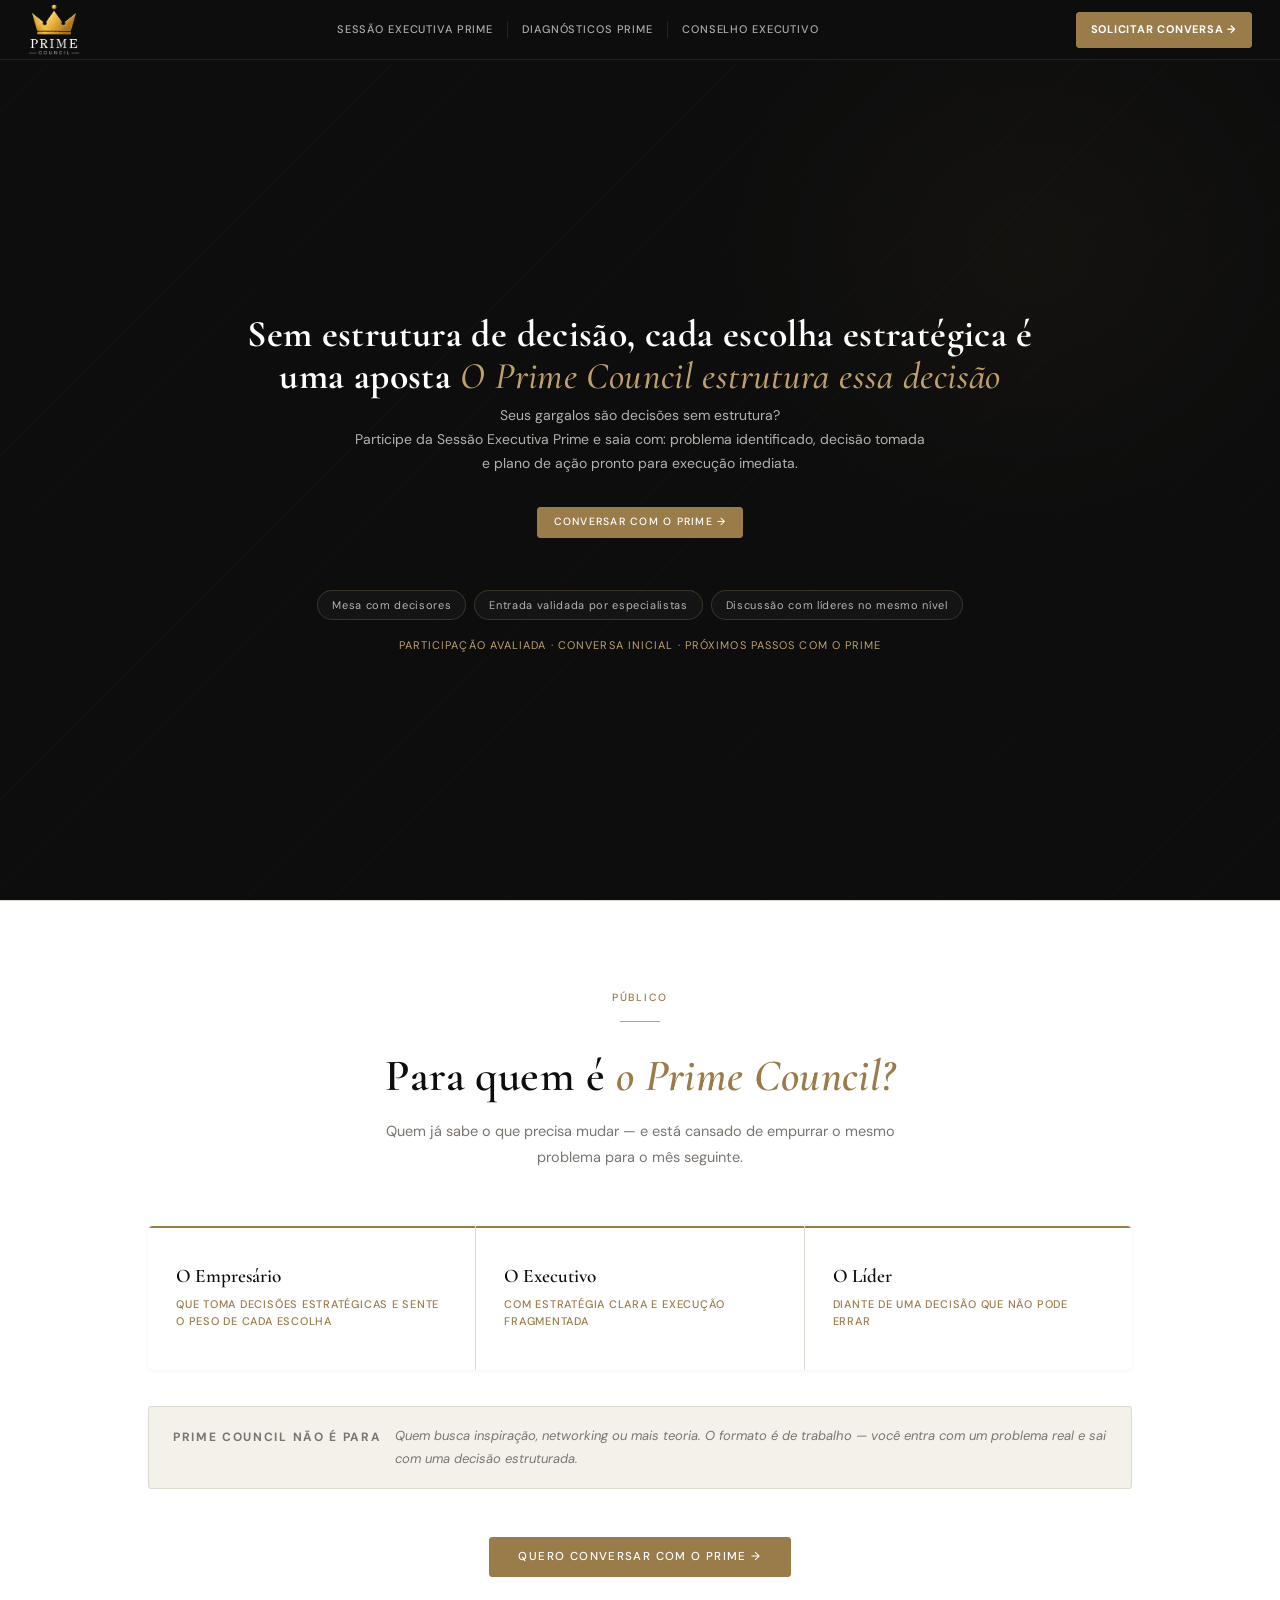
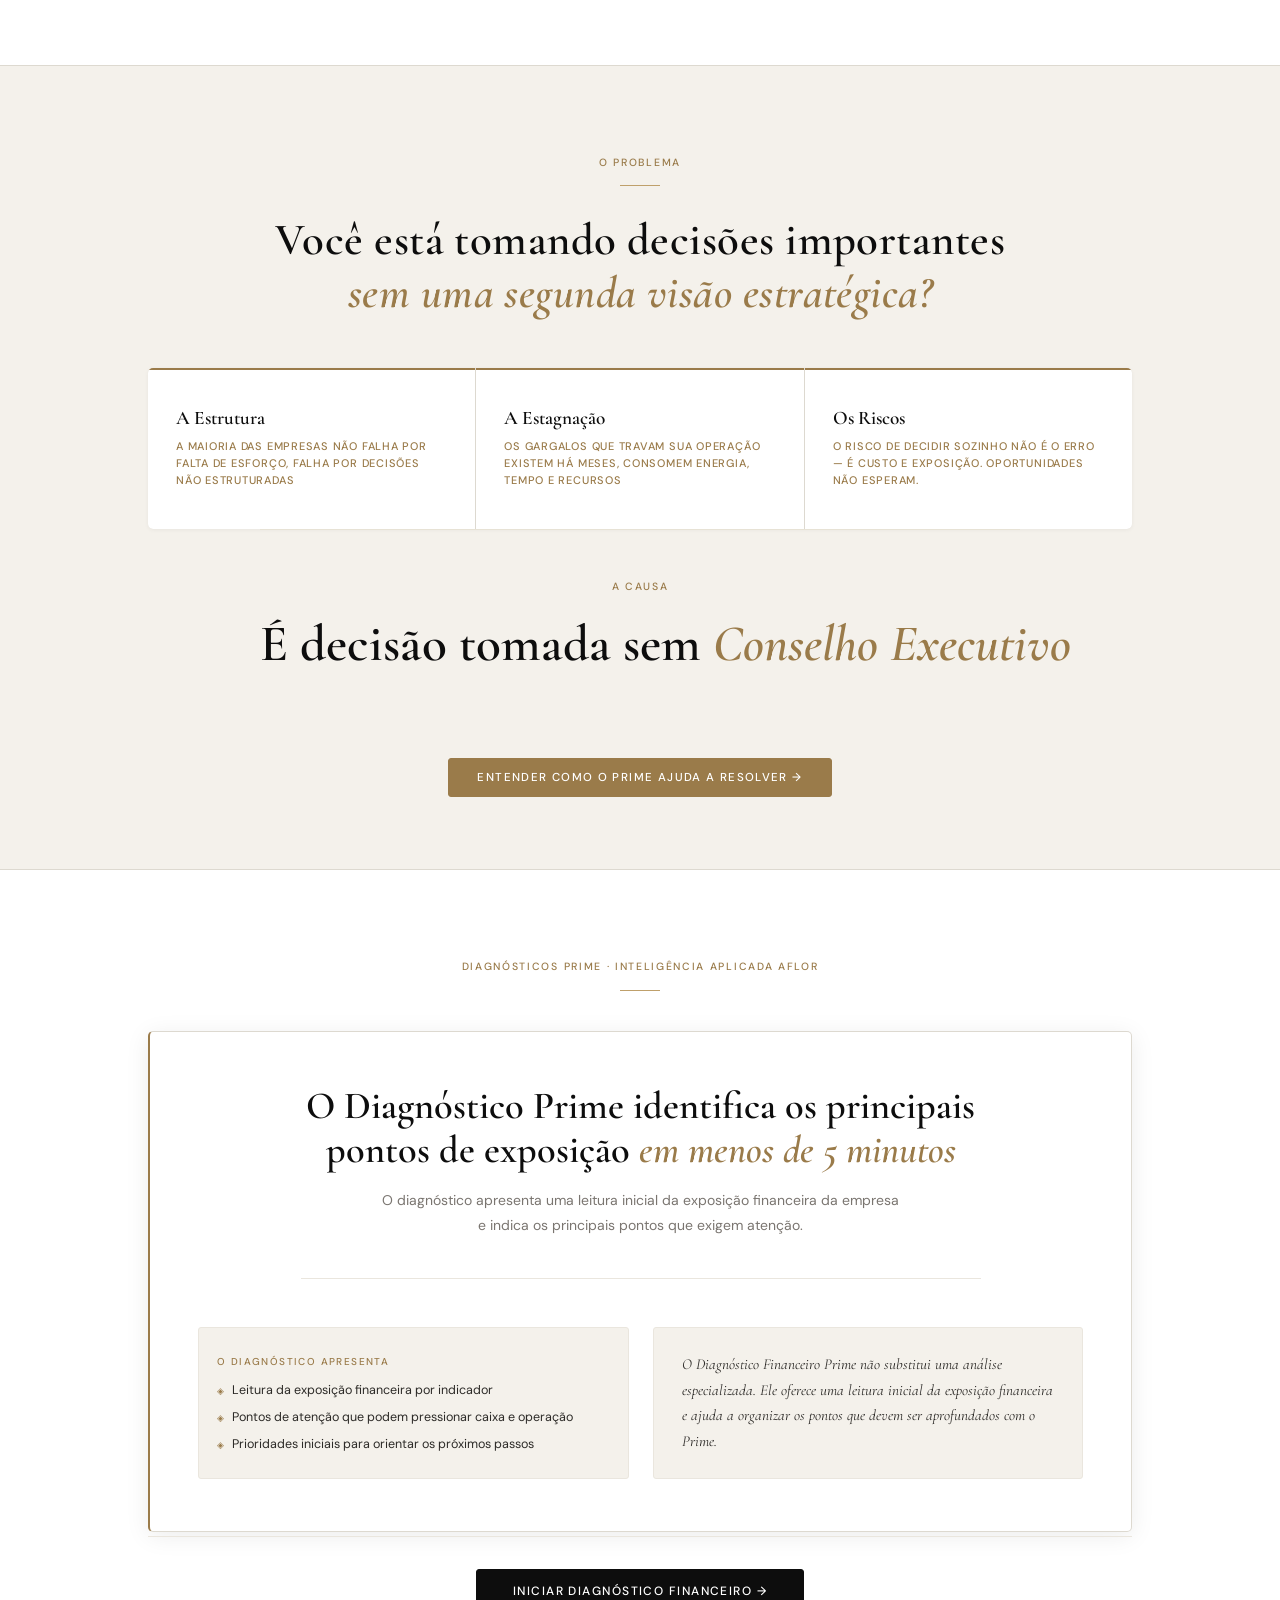
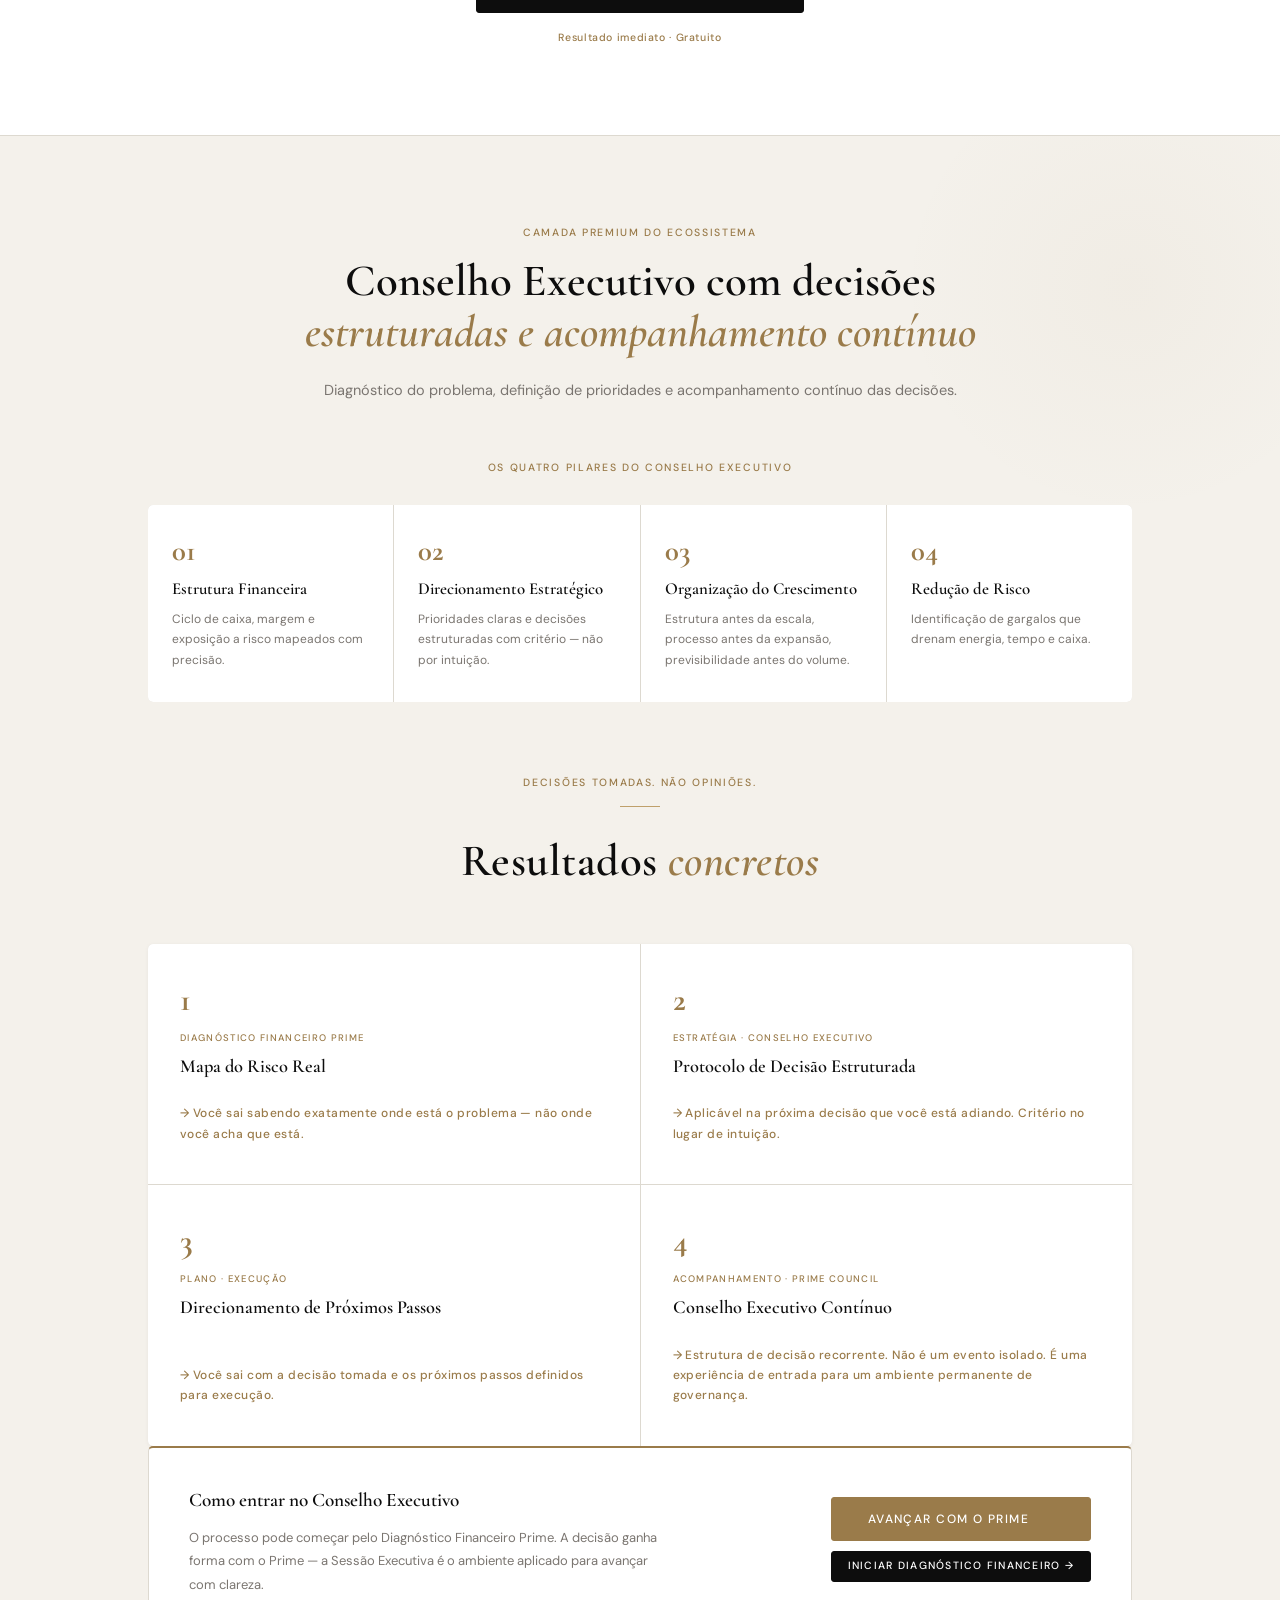
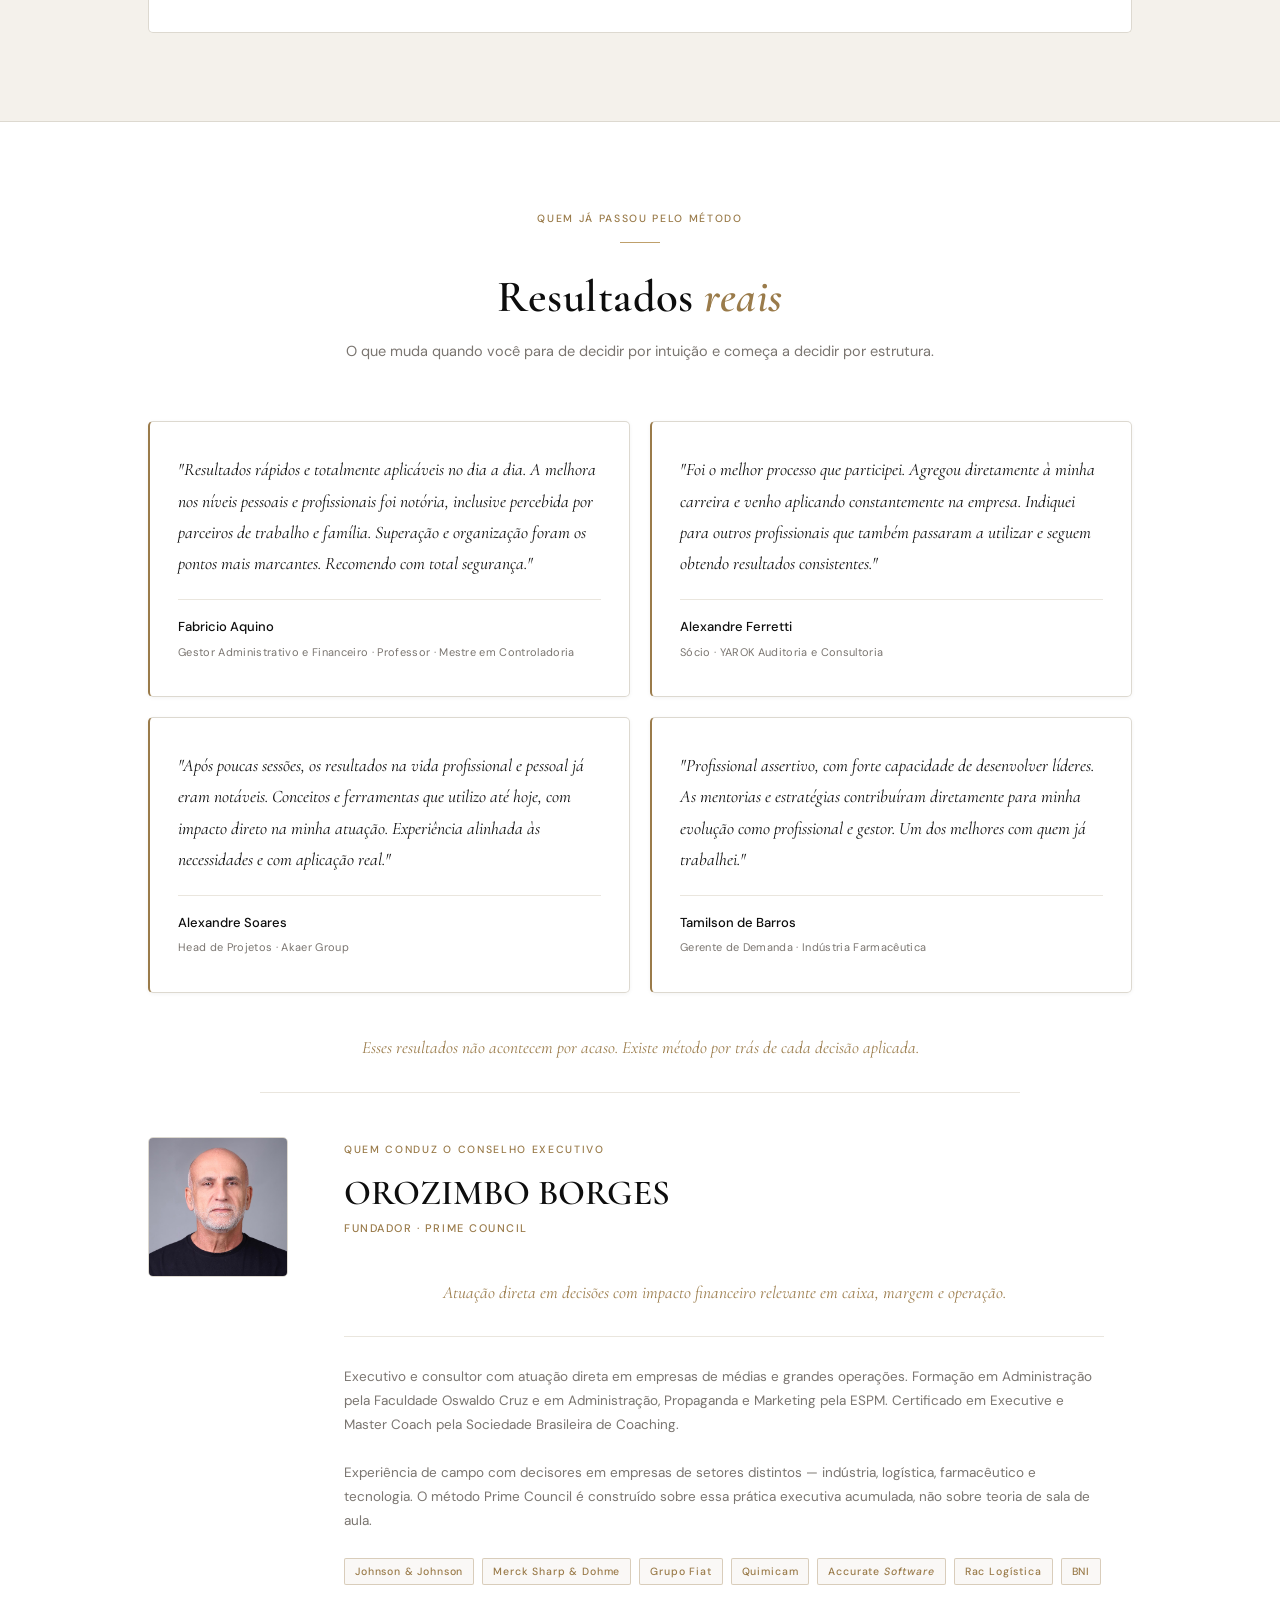
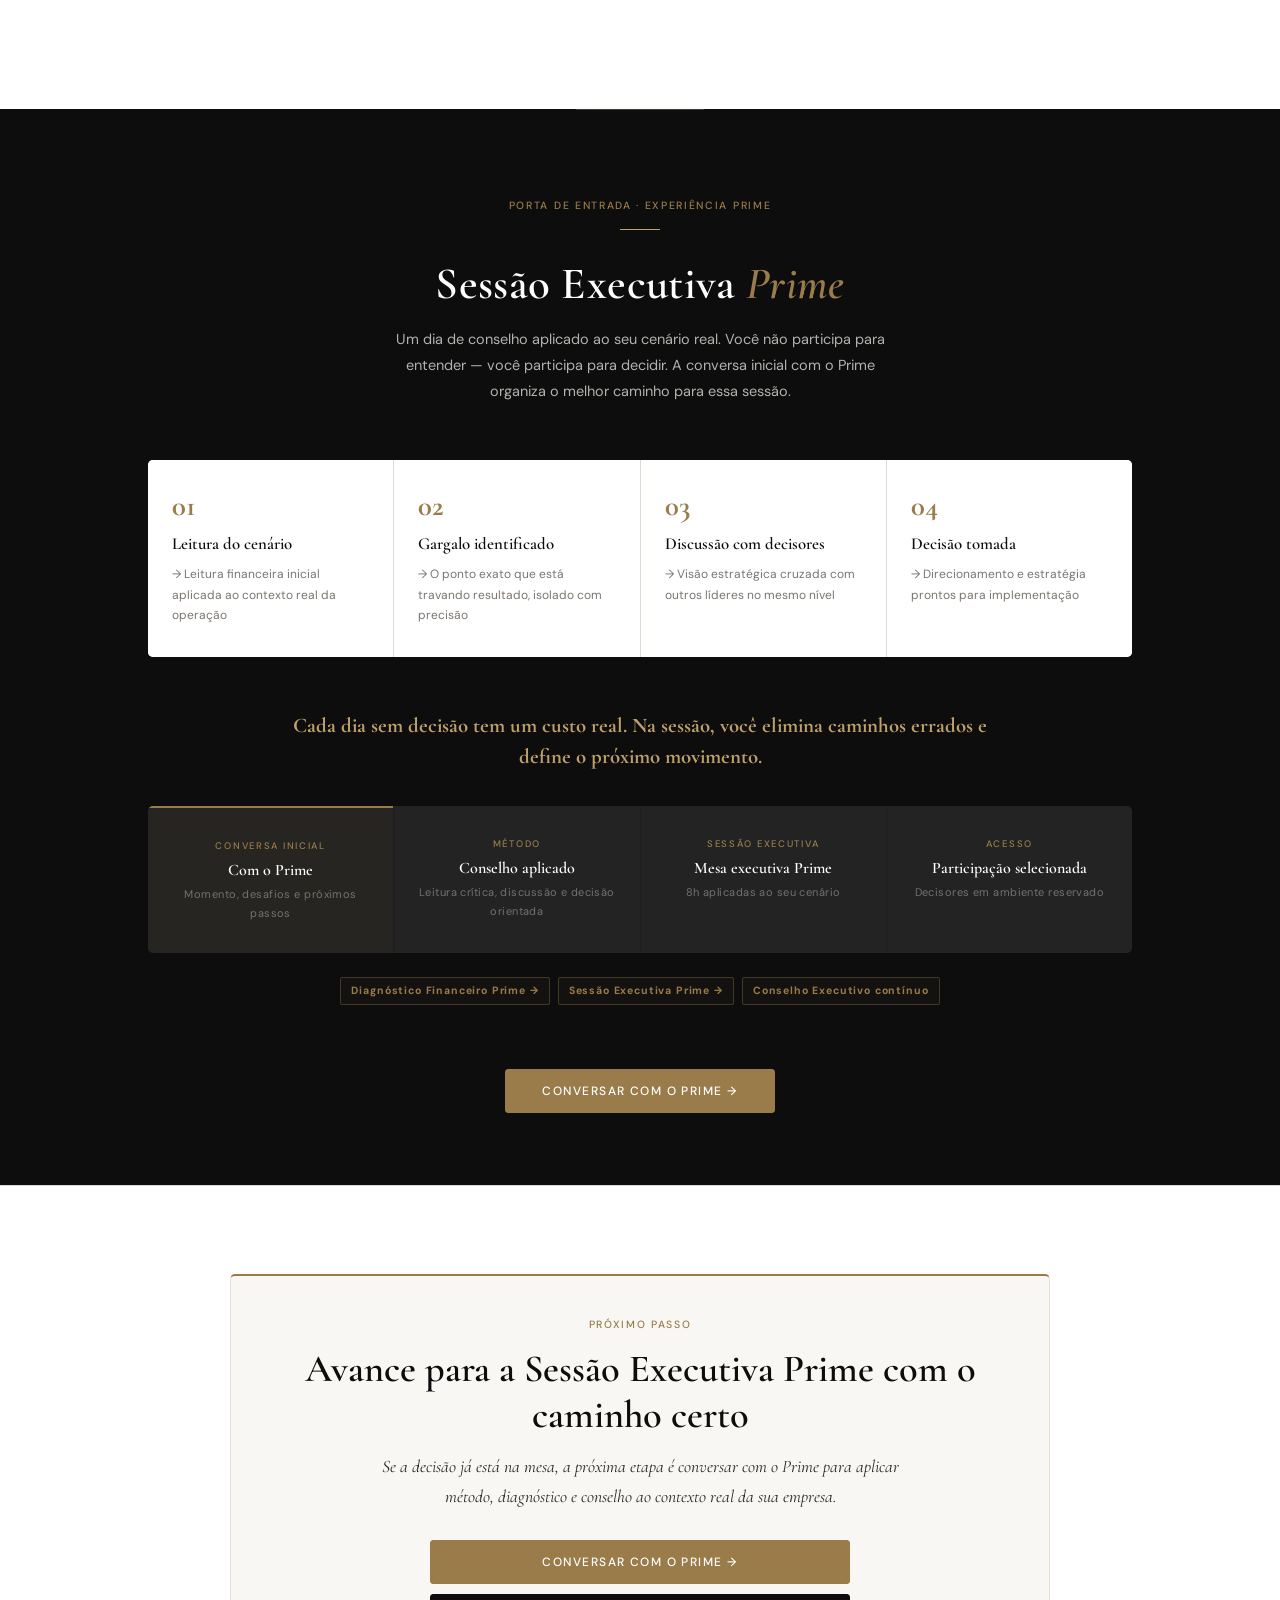
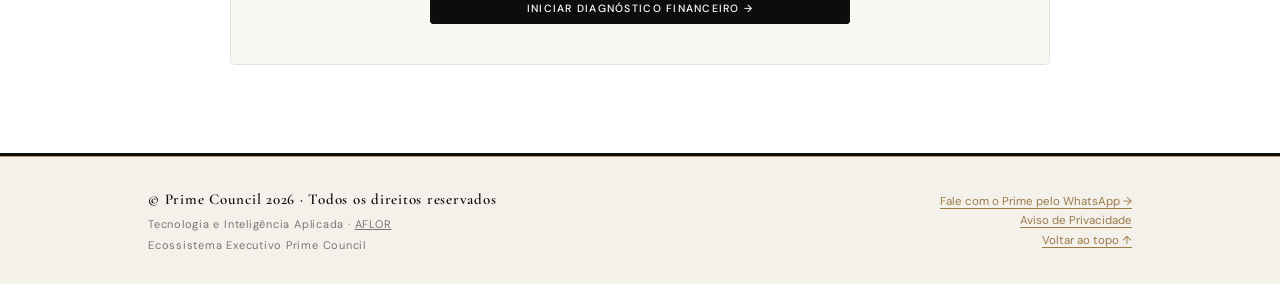
==== index.html @ 940d1c2b "Add files via upload" ====
<!DOCTYPE html>
<html lang="pt-BR">
<head>
  <meta charset="UTF-8" />
  <meta name="viewport" content="width=device-width, initial-scale=1.0" />
  <title>Prime Council · Conselho Executivo para Decisões Estratégicas</title>

  <meta name="description" content="Sessão Executiva Prime para decisores que precisam de clareza estratégica, conselho aplicado e decisão orientada. Entrada por conversa inicial com o Prime." />
  <link rel="canonical" href="https://primecouncil.com/" />
  <link rel="alternate" hreflang="pt-BR" href="https://primecouncil.com/" />
  <meta name="robots" content="index, follow" />
  <meta name="author" content="Prime Council" />
  <meta name="theme-color" content="#1A2B3C" />
  <link rel="icon" type="image/png" sizes="32x32" href="assets/favicon-32.png">
  <link rel="icon" type="image/png" sizes="16x16" href="assets/favicon-16.png">
  <link rel="apple-touch-icon" sizes="180x180" href="assets/apple-touch-icon.png">
  <meta property="og:type" content="website" />
  <meta property="og:locale" content="pt_BR" />
  <meta property="og:title" content="Prime Council · Conselho Executivo para Decisões Estratégicas" />
  <meta property="og:description" content="Sessão Executiva Prime para decisores que precisam de clareza estratégica, conselho aplicado e decisão orientada. Entrada por conversa inicial com o Prime." />
  <meta property="og:url" content="https://primecouncil.com/" />
  <meta property="og:image" content="https://primecouncil.com/assets/og-prime.png">
  <meta property="og:image:width" content="1200">
  <meta property="og:image:height" content="630">
  <meta name="twitter:card" content="summary_large_image" />
  <meta name="twitter:title" content="Prime Council · Conselho Executivo para Decisões Estratégicas" />
  <meta name="twitter:description" content="Sessão Executiva Prime para decisores que precisam de clareza estratégica, conselho aplicado e decisão orientada. Entrada por conversa inicial com o Prime." />
  <meta name="twitter:image" content="https://primecouncil.com/assets/og-prime.png">
  <meta name="twitter:site" content="@primecouncil" />

  <link rel="preconnect" href="https://fonts.googleapis.com" />
  <link rel="preconnect" href="https://fonts.gstatic.com" crossorigin />
  <link rel="preload"
        href="https://fonts.googleapis.com/css2?family=Cormorant+Garamond:ital,wght@0,400;0,500;0,600;0,700;1,400;1,600&family=DM+Sans:wght@300;400;500;600&display=swap"
        as="style"
        onload="this.onload=null;this.rel='stylesheet'">
  <noscript>
    <link href="https://fonts.googleapis.com/css2?family=Cormorant+Garamond:ital,wght@0,400;0,500;0,600;0,700;1,400;1,600&family=DM+Sans:wght@300;400;500;600&display=swap"
          rel="stylesheet">
  </noscript>
  <link rel="stylesheet" href="style.css" />
</head>
<body>

  <!-- ============================================================
  HEADER FIXO
  ============================================================ -->
  <header class="site-header">
    <div class="site-header-inner">

      <a class="header-brand" href="https://primecouncil.com/">
        <div class="logo-mark">
          <img class="brand-icon-img" src="./assets/prime-council-logo-texto-claro-web.webp" alt="Prime Council">
        </div>
      </a>

      <nav class="header-nav" aria-label="Navegação principal">
        <a href="#evento" class="header-nav-link" data-nav="event">Sessão Executiva Prime</a>
        <span class="h-sep" aria-hidden="true"></span>
        <a href="#diagnostico" class="header-nav-link" data-nav="irfe">Diagnósticos Prime</a>
        <span class="h-sep" aria-hidden="true"></span>
        <a href="#prime-council" class="header-nav-link" data-nav="council">Conselho Executivo</a>
      </nav>

      <div class="header-ctas">
        <a href="./form/"
           target="_blank"
           rel="noopener noreferrer"
           class="btn btn-gold btn-sm"
           aria-label="Solicitar conversa"
           data-flow="event-entry"
           data-entry="cold"
           data-cta-position="header">
          <strong>Solicitar conversa →</strong>
        </a>
      </div>

    </div>
  </header>


  <main id="main-content" aria-label="Conteúdo principal">
<!-- ============================================================
  SEÇÃO 1 · HERO
  ============================================================ -->
    <section id="hero" aria-labelledby="hero-heading">
      <div class="hero-body">

        <h1 id="hero-heading" class="hero-h1">
          <strong>Sem estrutura de decisão, cada escolha estratégica é uma aposta</strong>
          <em>O Prime Council estrutura essa decisão</em>
        </h1>

        <p class="hero-invest">
          Seus gargalos são decisões sem estrutura?<br />
          Participe da Sessão Executiva Prime e saia com:
          problema identificado, decisão tomada e plano de ação pronto para execução imediata.
        </p>

        <div class="hero-ctas">
          <a href="./form/"
             target="_blank"
             rel="noopener noreferrer"
             class="btn btn-gold btn-sm"
             aria-label="Conversar com o Prime"
             data-flow="event-entry"
             data-cta-position="hero-primary">
            Conversar com o Prime →
          </a>
        </div>

        <div class="hero-testdrive">
          <span class="hero-badge">Mesa com decisores</span>
          <span class="hero-badge">Entrada validada por especialistas</span>
          <span class="hero-badge">Discussão com líderes no mesmo nível</span>
        </div>

        <div class="hero-urgency">
          <span>Participação avaliada · conversa inicial · próximos passos com o Prime</span>
        </div>

      </div>
    </section>

<!-- ============================================================
       SEÇÃO 2 · PARA QUEM É
    ============================================================ -->
    <section id="para-quem" aria-label="Para quem é o Prime Council">
      <div class="container">

        <div class="section-header">
          <span class="section-lbl">Público</span>
          <div class="gold-rule" aria-hidden="true"></div>
          <h2>Para quem é <em>o Prime Council?</em></h2>
          <p class="lead">
            Quem já sabe o que precisa mudar — e está cansado de
            empurrar o mesmo problema para o mês seguinte.
          </p>
        </div>

        <div class="audience-grid">
          <div class="audience-card">
            <h3>O Empresário</h3>
            <p class="audience-situation">Que toma decisões estratégicas e sente o peso de cada escolha</p>
          </div>
          <div class="audience-card">
            <h3>O Executivo</h3>
            <p class="audience-situation">Com estratégia clara e execução fragmentada</p>
          </div>
          <div class="audience-card">
            <h3>O Líder</h3>
            <p class="audience-situation">Diante de uma decisão que não pode errar</p>
          </div>
        </div>

        <div class="audience-exclusion">
          <span class="exclusion-label"><strong>Prime Council não é para</strong></span>
          <p><em>Quem busca inspiração, networking ou mais teoria. O formato é de trabalho — você entra com um problema real e sai com uma decisão estruturada.</em></p>
        </div>

        <div class="section-cta-wrap">
          <a href="./form/"
            target="_blank"
            rel="noopener noreferrer"
            class="btn btn-gold"
            data-flow="event-entry"
            data-cta-position="para-quem">
           Quero conversar com o Prime →
          </a>
        </div>

      </div>
    </section>

<!-- ============================================================
       SEÇÃO 3 · O PROBLEMA REAL
    ============================================================ -->
    <section id="problema" aria-label="O problema real">
      <div class="container">

        <div class="section-header">
          <span class="section-lbl">O problema</span>
          <div class="gold-rule" aria-hidden="true"></div>
          <h2>
            Você está tomando decisões importantes<br />
            <em>sem uma segunda visão estratégica?</em>
          </h2>
        </div>


        <div class="audience-grid">
          <div class="audience-card">
            <h3>A Estrutura</h3>
            <p class="audience-situation">A maioria das empresas não falha por falta de esforço, falha por decisões não estruturadas</p>
          </div>
          <div class="audience-card">
            <h3>A Estagnação</h3>
            <p class="audience-situation">Os gargalos que travam sua operação existem há meses, consomem energia, tempo e recursos</p>
          </div>
          <div class="audience-card">
            <h3>Os Riscos</h3>
            <p class="audience-situation">O risco de decidir sozinho não é o erro — é custo e exposição. Oportunidades não esperam.</p>
          </div>
        </div>

        <div class="qp-pivot">
          <span class="qp-pivot-label">A causa</span>
          <h2 class="qp-pivot-headline">
            É decisão tomada sem <em>Conselho Executivo</em>
          </h2>
        </div>

        <div class="section-cta-wrap">
          <a href="./form/"
             target="_blank"
             rel="noopener noreferrer"
             class="btn btn-gold"
             data-flow="event-entry"
             data-cta-position="problema">
            Entender como o Prime ajuda a resolver →
          </a>
        </div>

      </div>
    </section>

<!-- ============================================================
       SEÇÃO 4 · DIAGNÓSTICO IRFE
    ============================================================ -->
    <section id="diagnostico" aria-label="Diagnóstico Financeiro Prime">
      <div class="container">

        <div class="irfe-outer-label">
          <span class="section-lbl">Diagnósticos Prime · Inteligência aplicada AFLOR</span>
          <div class="gold-rule" aria-hidden="true"></div>
        </div>

        <div class="diagnostico-card">

          <div class="irfe-headline">
            <h2>O Diagnóstico Prime identifica os principais pontos de exposição <em>em menos de 5 minutos</em></h2>
            <p>
              O diagnóstico apresenta uma leitura inicial da exposição financeira da empresa e indica os principais pontos que exigem atenção.
            </p>
          </div>

          <div class="irfe-boxes-row">
            <div class="irfe-info-box irfe-outputs">
              <span class="irfe-outputs-label">O diagnóstico apresenta</span>
              <ul class="irfe-output-list">
                <li><span class="irfe-output-icon" aria-hidden="true">◈</span><span>Leitura da exposição financeira por indicador</span></li>
                <li><span class="irfe-output-icon" aria-hidden="true">◈</span><span>Pontos de atenção que podem pressionar caixa e operação</span></li>
                <li><span class="irfe-output-icon" aria-hidden="true">◈</span><span>Prioridades iniciais para orientar os próximos passos</span></li>
              </ul>
            </div>
            <div class="irfe-info-box irfe-progression">
              <p>
                O Diagnóstico Financeiro Prime não substitui uma análise especializada. Ele oferece uma leitura inicial da exposição financeira e ajuda a organizar os pontos que devem ser aprofundados com o Prime.
              </p>
            </div>
          </div>

          

        </div>

        <div class="irfe-entry">
          <div class="irfe-entry-cta">
            <a href="./irfe/"
               target="_blank"
               rel="noopener noreferrer"
               class="btn btn-primary btn-lg"
               data-flow="diagnostic"
               data-cta-position="diagnostico">
              Iniciar diagnóstico financeiro →
            </a>
            <div class="diagnostico-cta-meta">Resultado imediato · Gratuito</div>
          </div>
        </div>

      </div>
    </section>

<!-- ============================================================
       SEÇÃO 5 · CONSELHO EXECUTIVO PRIME
    ============================================================ -->
    <section id="prime-council" aria-label="Prime Council — camada premium do ecossistema">
      <div class="pc-bg-accent"></div>
      <div class="container">

        <div class="pc-header">
          <span class="pc-label">Camada premium do ecossistema</span>
          <h2 class="pc-headline">
            Conselho Executivo com decisões <em>estruturadas e acompanhamento contínuo</em>
          </h2>
          <p class="pc-subhead">
            Diagnóstico do problema, definição de prioridades e acompanhamento contínuo das decisões.
          </p>
        </div>

        <p class="pc-pillars-label">Os quatro pilares do Conselho Executivo</p>
        <div class="pc-pillars">
          <div class="pc-pillar">
            <span class="pc-pillar-num">01</span>
            <h3 class="pc-pillar-title">Estrutura Financeira</h3>
            <p class="pc-pillar-desc">Ciclo de caixa, margem e exposição a risco mapeados com precisão.</p>
          </div>
          <div class="pc-pillar">
            <span class="pc-pillar-num">02</span>
            <h3 class="pc-pillar-title">Direcionamento Estratégico</h3>
            <p class="pc-pillar-desc">Prioridades claras e decisões estruturadas com critério — não por intuição.</p>
          </div>
          <div class="pc-pillar">
            <span class="pc-pillar-num">03</span>
            <h3 class="pc-pillar-title">Organização do Crescimento</h3>
            <p class="pc-pillar-desc">Estrutura antes da escala, processo antes da expansão, previsibilidade antes do volume.</p>
          </div>
          <div class="pc-pillar">
            <span class="pc-pillar-num">04</span>
            <h3 class="pc-pillar-title">Redução de Risco</h3>
            <p class="pc-pillar-desc">Identificação de gargalos que drenam energia, tempo e caixa.</p>
          </div>
        </div>

        <div class="section-header">
          <span class="section-lbl">Decisões tomadas. Não opiniões.</span>
          <div class="gold-rule" aria-hidden="true"></div>
          <h2>Resultados <em>concretos</em></h2>
        </div>

        <div class="entregaveis-grid">
          <div class="entregavel-card">
            <div class="entregavel-num">1</div>
            <span class="entregavel-tag">Diagnóstico Financeiro Prime</span>
            <h3>Mapa do Risco Real</h3>
            <p class="entregavel-impact">→ Você sai sabendo exatamente onde está o problema — não onde você acha que está.</p>
          </div>
          <div class="entregavel-card">
            <div class="entregavel-num">2</div>
            <span class="entregavel-tag">Estratégia · Conselho Executivo</span>
            <h3>Protocolo de Decisão Estruturada</h3>
            <p class="entregavel-impact">→ Aplicável na próxima decisão que você está adiando. Critério no lugar de intuição.</p>
          </div>
          <div class="entregavel-card">
            <div class="entregavel-num">3</div>
            <span class="entregavel-tag">Plano · Execução</span>
            <h3>Direcionamento de Próximos Passos</h3>
            <p class="entregavel-impact">→ Você sai com a decisão tomada e os próximos passos definidos para execução.</p>
          </div>
          <div class="entregavel-card">
            <div class="entregavel-num">4</div>
            <span class="entregavel-tag">Acompanhamento · Prime Council</span>
            <h3>Conselho Executivo Contínuo</h3>
            <p class="entregavel-impact">→ Estrutura de decisão recorrente. Não é um evento isolado. É uma experiência de entrada para um ambiente permanente de governança.</p>
          </div>
        </div>

        <div class="pc-access">
          <div class="pc-access-text">
            <h3>Como entrar no Conselho Executivo</h3>
            <p>
              O processo pode começar pelo Diagnóstico Financeiro Prime. A decisão ganha forma com o Prime —
              a Sessão Executiva é o ambiente aplicado para avançar com clareza.
            </p>
          </div>
          <div class="pc-access-ctas">
            <a href="./form/"
               target="_blank"
               rel="noopener noreferrer"
               class="btn btn-gold btn-lg"
               data-flow="event-entry"
               data-cta-position="prime-council-access-primary">
              Avançar com o Prime
            </a>
            <a href="./irfe/"
               target="_blank"
               rel="noopener noreferrer"
               class="btn btn-primary btn-sm"
               data-flow="diagnostic"
               data-cta-position="prime-council-access-secondary">
              Iniciar diagnóstico financeiro →
            </a>
          </div>
        </div>

      </div>
    </section>

<!-- ============================================================
       SEÇÃO 6 · PROVAS / RELATOS
    ============================================================ -->
    <section id="prova" aria-label="Prova social e facilitador">
      <div class="container">

        <div class="section-header">
          <span class="section-lbl">Quem já passou pelo método</span>
          <div class="gold-rule" aria-hidden="true"></div>
          <h2>Resultados <em>reais</em></h2>
          <p class="lead">
            O que muda quando você para de decidir por intuição e começa a decidir por estrutura.
          </p>
        </div>

        <div class="prova-grid">

          <div class="depoimento-card">
            <div class="depoimento-text">
              "Resultados rápidos e totalmente aplicáveis no dia a dia. A melhora nos níveis pessoais e
               profissionais foi notória, inclusive percebida por parceiros de trabalho e família. Superação
               e organização foram os pontos mais marcantes. Recomendo com total segurança."
            </div>
            <div class="depoimento-footer">
              <div class="depoimento-author">
                <strong>Fabricio Aquino</strong>
                <span>Gestor Administrativo e Financeiro · Professor · Mestre em Controladoria</span>
              </div>
            </div>
          </div>

          <div class="depoimento-card">
            <div class="depoimento-text">
              "Foi o melhor processo que participei. Agregou diretamente à minha
              carreira e venho aplicando constantemente na empresa. Indiquei para
              outros profissionais que também passaram a utilizar e seguem obtendo
              resultados consistentes."
            </div>
            <div class="depoimento-footer">
              <div class="depoimento-author">
                <strong>Alexandre Ferretti</strong>
                <span>Sócio · YAROK Auditoria e Consultoria</span>
              </div>
            </div>
          </div>

          <div class="depoimento-card">
            <div class="depoimento-text">
              "Após poucas sessões, os resultados na vida profissional e pessoal já
              eram notáveis. Conceitos e ferramentas que utilizo até hoje, com impacto
              direto na minha atuação. Experiência alinhada às necessidades e com aplicação real."
            </div>
            <div class="depoimento-footer">
              <div class="depoimento-author">
                <strong>Alexandre Soares</strong>
                <span>Head de Projetos · Akaer Group</span>
              </div>
            </div>
          </div>

          <div class="depoimento-card">
            <div class="depoimento-text">
              "Profissional assertivo, com forte capacidade de desenvolver líderes. As mentorias
               e estratégias contribuíram diretamente para minha evolução como profissional e gestor.
               Um dos melhores com quem já trabalhei."
            </div>
            <div class="depoimento-footer">
              <div class="depoimento-author">
                <strong>Tamilson de Barros</strong>
                <span>Gerente de Demanda · Indústria Farmacêutica</span>
              </div>
            </div>
          </div>

        </div>

          <p class="lead prova-method-note">
           Esses resultados não acontecem por acaso. Existe método por trás de cada decisão aplicada.
          </p>

        <div class="facilitador-grid">

          <div class="facilitador-avatar">
            <img
              src="./assets/orozimbo.jpeg"
              alt="Orozimbo Neto — Prime Council"
              class="facilitador-foto"
              loading="lazy"
              decoding="async"
            />
          </div>

          <div class="facilitador-body">
            <span class="section-lbl">Quem conduz o Conselho Executivo</span>

            <h2 class="facilitador-name">OROZIMBO BORGES</h2>

            <p class="facilitador-role">Fundador · Prime Council</p>

            <p class="facilitador-impact">Atuação direta em decisões com impacto financeiro relevante em caixa, margem e operação.</p>

            <p class="facilitador-bio">
              Executivo e consultor com atuação direta em empresas de médias e grandes operações. Formação em Administração pela Faculdade Oswaldo Cruz e em Administração, Propaganda e Marketing pela ESPM. Certificado em Executive e Master Coach pela Sociedade Brasileira de Coaching.
            </p>
            <p class="facilitador-bio">
              Experiência de campo com decisores em empresas de setores distintos — indústria, logística, farmacêutico e tecnologia. O método Prime Council é construído sobre essa prática executiva acumulada, não sobre teoria de sala de aula.
            </p>
            <div class="facilitador-credentials">
              <span class="cred-tag cred-tag--co">Johnson &amp; Johnson</span>
              <span class="cred-tag cred-tag--co">Merck Sharp &amp; Dohme</span>
              <span class="cred-tag cred-tag--co">Grupo Fiat</span>
              <span class="cred-tag cred-tag--co">Quimicam</span>
              <span class="cred-tag cred-tag--co">Accurate <em>Software</em></span>
              <span class="cred-tag cred-tag--co">Rac Logística</span>
              <span class="cred-tag cred-tag--co">BNI</span>
            </div>
          </div>

        </div>
</div>
    </section>

<!-- ============================================================
       SEÇÃO 7 · EVENTO — Sessão Executiva Prime
    ============================================================ -->
    <section id="evento" aria-label="Sessão Executiva Prime">
      <div class="container">

        <div class="section-header">
          <span class="section-lbl">Porta de entrada · Experiência Prime</span>
          <div class="gold-rule" aria-hidden="true"></div>
          <h2 class="inv">Sessão Executiva <em>Prime</em></h2>
          <p class="lead inv">Um dia de conselho aplicado ao seu cenário real. Você não participa para entender — você participa para decidir. A conversa inicial com o Prime organiza o melhor caminho para essa sessão.</p>
        </div>

          <div class="pc-pillars">
          <div class="pc-pillar">
            <span class="pc-pillar-num">01</span>
            <h3 class="pc-pillar-title">Leitura do cenário</h3>
            <p class="pc-pillar-desc">→ Leitura financeira inicial aplicada ao contexto real da operação</p>
          </div>
          <div class="pc-pillar">
            <span class="pc-pillar-num">02</span>
            <h3 class="pc-pillar-title">Gargalo identificado</h3>
            <p class="pc-pillar-desc">→ O ponto exato que está travando resultado, isolado com precisão</p>
          </div>
          <div class="pc-pillar">
            <span class="pc-pillar-num">03</span>
            <h3 class="pc-pillar-title">Discussão com decisores</h3>
            <p class="pc-pillar-desc">→ Visão estratégica cruzada com outros líderes no mesmo nível</p>
          </div>
          <div class="pc-pillar">
            <span class="pc-pillar-num">04</span>
            <h3 class="pc-pillar-title">Decisão tomada</h3>
            <p class="pc-pillar-desc">→ Direcionamento e estratégia prontos para implementação</p>
          </div>
        </div>

        <p class="event-value-note event-card-val--gold">
          <strong>Cada dia sem decisão tem um custo real. Na sessão, você elimina caminhos errados e define o próximo movimento.</strong>
        </p>

        <div class="event-grid">
          <div class="event-card event-card--invest">
            <div class="event-card-lbl">Conversa inicial</div>
            <div class="event-card-val event-card-val--gold">Com o Prime</div>
            <div class="event-card-sub">Momento, desafios e próximos passos</div>
            
          </div>
          <div class="event-card">
            <div class="event-card-lbl">Método</div>
            <div class="event-card-val">Conselho aplicado</div>
            <div class="event-card-sub">Leitura crítica, discussão e decisão orientada</div>
          </div>
          <div class="event-card">
            <div class="event-card-lbl">SESSÃO EXECUTIVA</div>
            <div class="event-card-val">Mesa executiva Prime</div>
            <div class="event-card-sub">8h aplicadas ao seu cenário</div>
          </div>
          <div class="event-card">
            <div class="event-card-lbl">ACESSO</div>
            <div class="event-card-val event-card-val--gold">Participação selecionada</div>
            <div class="event-card-sub">Decisores em ambiente reservado</div>
          </div>
        </div>

        <div class="facilitador-credentials">
              <span class="cred-tag cred-tag--co"><strong>Diagnóstico Financeiro Prime →</strong></span>
              <span class="cred-tag cred-tag--co"><strong>Sessão Executiva Prime →</strong></span>
              <span class="cred-tag cred-tag--co"><strong>Conselho Executivo contínuo</strong></span>
          </div>

      <div class="cta-final-single">
        <a href="./form/"
           target="_blank"
           rel="noopener noreferrer"
           class="btn btn-gold btn-lg"
           data-flow="event-entry"
           data-cta-position="evento">
          Conversar com o Prime →
        </a>
      </div>

      </div>

    </section>

    <!-- ============================================================
       SEÇÃO 8 · CTA FINAL
    ============================================================ -->
    <section id="cta-final" aria-label="Próximo passo Prime Council">
      <div class="container">
        <div class="cta-box cta-box-final">
          <span class="section-lbl">Próximo passo</span>
          <h2>Avance para a Sessão Executiva Prime com o caminho certo</h2>
          <p>Se a decisão já está na mesa, a próxima etapa é conversar com o Prime para aplicar método, diagnóstico e conselho ao contexto real da sua empresa.</p>
          <div class="final-ctas">
            <a href="./form/"
               target="_blank"
               rel="noopener noreferrer"
               class="btn btn-gold btn-lg"
               data-flow="event-entry"
               data-cta-position="cta-final-primary">
              Conversar com o Prime →
            </a>
            <a href="./irfe/"
               target="_blank"
               rel="noopener noreferrer"
               class="btn btn-primary btn-sm"
               data-flow="diagnostic"
               data-cta-position="cta-final-secondary">
              Iniciar diagnóstico financeiro →
            </a>
          </div>
        </div>
      </div>
    </section>
  </main>


  <div class="rule-black" aria-hidden="true"></div>
  <div class="rule-gold" aria-hidden="true"></div>


    <footer>
    <div class="container">
      <div class="footer-inner">

        <div class="footer-brand">
          © Prime Council 2026 · Todos os direitos reservados
          <span class="cta-note">
            Tecnologia e Inteligência Aplicada ·
            <a href="https://aflorsa.com.br/" target="_blank" rel="noopener noreferrer" class="link-footer-underline">AFLOR</a>
          </span>
          <span>Ecossistema Executivo Prime Council</span>
        </div>

        <div class="footer-copy">
          <a href="https://wa.me/5519992402233" target="_blank" rel="noopener noreferrer" class="link-footer-underline" data-flow="council-contact" data-cta-position="footer-whatsapp">
            Fale com o Prime pelo WhatsApp →
          </a>
          <br />
          <a href="./privacidade/" target="_blank" rel="noopener noreferrer" class="link-footer-underline" data-flow="privacy" data-cta-position="footer-privacy">
            Aviso de Privacidade
          </a>
          <br />
          <a href="#hero" data-flow="navigation" data-cta-position="footer-top">
            Voltar ao topo ↑
          </a>
        </div>

      </div>
    </div>
  </footer>

  <script type="application/ld+json">
  {
      "@context": "https://schema.org",
      "@graph": [
          {
              "@type": "Organization",
              "name": "Prime Council",
              "url": "https://primecouncil.com/",
              "contactPoint": {
                  "@type": "ContactPoint",
                  "telephone": "+55-19-99240-2233",
                  "contactType": "customer service",
                  "availableLanguage": "Portuguese"
              }
          },
          {
              "@type": "WebPage",
              "name": "Prime Council — Conselho Executivo para Decisões Estratégicas",
              "url": "https://primecouncil.com/",
              "description": "Sessão Executiva Prime para decisores que precisam de clareza estratégica, conselho aplicado e decisão orientada. Entrada por conversa inicial com o Prime.",
              "inLanguage": "pt-BR",
              "isPartOf": {
                  "@type": "WebSite",
                  "name": "Prime Council",
                  "url": "https://primecouncil.com/"
              }
          },
          {
              "@type": "BreadcrumbList",
              "itemListElement": [
                  {
                      "@type": "ListItem",
                      "position": 1,
                      "name": "Home",
                      "item": "https://primecouncil.com/"
                  }
              ]
          }
      ]
  }
  </script>

  <script src="scripts.js"></script>
</body>
</html>
---- style.css ----
/* ============================================================
   PRIME COUNCIL · LANDING PAGE
   style.css — Otimizado para produção
   ============================================================ */


/* ============================================================
   1. TOKENS DE DESIGN
   ============================================================ */
:root {
  --ink:        #0D0D0D;
  --ink-mid:    #2C2A27;
  --bone:       #F4F1EB;
  --paper:      #FFFFFF;
  --rule:       #DDD9D0;
  --rule-soft:  #EAE6DE;
  --muted:      #7A7570;
  --gold:       #9A7B4A;
  --gold-light: #BFA06B;
  --gold-pale:  #EDE0C8;

  --on-dark-primary:   rgba(244,241,235,0.92);
  --on-dark-secondary: rgba(244,241,235,0.72);
  --on-dark-muted:     rgba(244,241,235,0.52);
  --on-dark-faint:     rgba(244,241,235,0.38);

  --serif: 'Cormorant Garamond', Georgia, serif;
  --sans:  'DM Sans', system-ui, sans-serif;

  --radius:    3px;
  --radius-lg: 5px;
  --shadow-sm: 0 1px 4px rgba(0,0,0,0.05);
  --shadow-md: 0 4px 24px rgba(0,0,0,0.08);

  --t: 0.22s ease;
}


/* ============================================================
   2. RESET / BASE
   ============================================================ */
*,
*::before,
*::after {
  box-sizing: border-box;
  margin: 0;
  padding: 0;
}

html {
  scroll-behavior: smooth;
}

/* Cor base para seções escuras (CORE DARK apenas) */
#hero,
#evento {
  color: var(--on-dark-primary);
}

/* ul > li sem classe em seções escuras */
#evento ul li {
  color: var(--on-dark-secondary);
}

body {
  font-family: var(--sans);
  background: var(--bone);
  color: var(--ink);
  font-size: 15px;
  line-height: 1.7;
  -webkit-font-smoothing: antialiased;
  -moz-osx-font-smoothing: grayscale;
  padding-top: 60px;
}

a {
  text-decoration: none;
  color: inherit;
}


/* ============================================================
   3. LAYOUT GLOBAL
   ============================================================ */
.container {
  width: 100%;
  max-width: 1040px;
  margin: 0 auto;
  padding: 0 28px;
}


/* ============================================================
   4. TIPOGRAFIA — UTILITÁRIOS
   ============================================================ */
.section-lbl {
  font-family: var(--sans);
  font-size: 10.5px;
  font-weight: 500;
  letter-spacing: 0.16em;
  text-transform: uppercase;
  color: var(--gold);
  display: block;
  margin-bottom: 14px;
}

.gold-rule {
  width: 40px;
  height: 1px;
  background: var(--gold-light);
  margin: 0 auto 28px;
}
.inv { color: var(--paper); }

.lead {
  font-size: 14.5px;
  color: var(--muted);
  max-width: 520px;
  margin: 0 auto;
  line-height: 1.78;
}
.lead.inv { color: var(--on-dark-secondary); }


/* ============================================================
   5. COMPONENTES — BOTÕES
   ============================================================ */
.btn {
  display: inline-flex;
  align-items: center;
  gap: 8px;
  font-family: var(--sans);
  font-size: 11.5px;
  font-weight: 500;
  letter-spacing: 0.12em;
  text-transform: uppercase;
  border-radius: var(--radius);
  padding: 13px 28px;
  cursor: pointer;
  transition:
    background var(--t),
    transform var(--t),
    box-shadow var(--t),
    color var(--t),
    border-color var(--t);
  border: 1px solid transparent;
  white-space: nowrap;
  line-height: 1;
}

.btn-primary {
  background: var(--ink);
  color: var(--paper);
  border-color: var(--ink);
}
.btn-primary:hover {
  background: var(--ink-mid);
  transform: translateY(-1px);
  box-shadow: 0 4px 14px rgba(13,13,13,0.2);
}

.btn-gold {
  background: var(--gold);
  color: var(--paper);
  border-color: var(--gold);
}
.btn-gold:hover {
  background: var(--gold-light);
  border-color: var(--gold-light);
  transform: translateY(-1px);
  box-shadow: 0 4px 14px rgba(154,123,74,0.28);
}

.btn-sm  { padding: 9px 16px;  font-size: 10.5px; }
.header-ctas .btn { max-width: 220px; }
.header-ctas .btn-sm { padding: 7px 14px; font-size: 11px; letter-spacing: 0.07em; min-height: 36px; }
.btn-lg  { padding: 15px 36px; font-size: 12px; }


/* ============================================================
   6. COMPONENTES — BLOCOS REUTILIZÁVEIS
   ============================================================ */

/* Cabeçalho de seção */
.section-header {
  text-align: center;
  margin-bottom: 56px;
}
.section-header h2 {
  font-family: var(--serif);
  font-size: clamp(1.9rem, 3.5vw, 2.8rem);
  font-weight: 600;
  color: var(--ink);
  letter-spacing: 0.01em;
  margin-bottom: 16px;
  line-height: 1.18;
}
.section-header h2 em  { font-style: italic; color: var(--gold); }
.section-header h2.inv { color: var(--paper); }
.section-header .lead  { color: var(--muted); }
.section-header .lead.inv { color: var(--on-dark-secondary); }
#prova .section-header .lead {
  max-width: 720px;
  white-space: nowrap;
}

/* Caixa CTA */
.cta-box {
  text-align: center;
  padding: 40px;
  margin-top: 52px;
  background: rgba(154,123,74,0.06);
  border: 1px solid rgba(154,123,74,0.18);
  border-top: 2px solid var(--gold);
  border-radius: var(--radius-lg);
}
.cta-box p {
  font-family: var(--serif);
  font-style: italic;
  font-size: 1.1rem;
  color: var(--ink-mid);
  margin-bottom: 20px;
}

/* Wrap de CTA abaixo de seções */
.section-cta-wrap {
  margin-top: 48px;
  text-align: center;
}

/* Nota/legenda */
.cta-note {
  font-size: 11px;
  color: var(--muted);
  margin-top: 12px;
  letter-spacing: 0.06em;
}

/* Separadores decorativos */
.rule-black { height: 3px; background: var(--ink); }
.rule-gold  { height: 1px; background: var(--gold-light); }

/* Link rodapé sublinhado */
.link-footer-underline {
  color: inherit;
  text-decoration: underline;
}


/* ============================================================
   7. HEADER FIXO
   ============================================================ */
.site-header {
  position: fixed;
  top: 0; left: 0; right: 0;
  z-index: 1000;
  background: var(--ink);
  border-bottom: 1px solid rgba(191,160,107,0.14);
  height: 60px;
  color: var(--paper);
  transition: box-shadow var(--t);
}
/* Adicionado via JS ao fazer scroll */
.site-header.scrolled {
  box-shadow: 0 2px 16px rgba(0,0,0,0.25);
}

.site-header-inner {
  display: flex;
  align-items: center;
  justify-content: space-between;
  gap: 16px;
  height: 100%;
  padding: 0 28px;
  max-width: 1340px;
  margin: 0 auto;
}

.header-brand {
  display: flex;
  align-items: center;
  gap: 10px;
  flex-shrink: 0;
  color: inherit;
  text-decoration: none;
}

.header-brand,
.header-brand:visited,
.header-brand:hover,
.header-brand:focus,
.header-brand:active {
  text-decoration: none;
}
.logo-mark {
  width: 52px;
  height: 52px;
  background: transparent;
  border: none;
  border-radius: 2px;
  display: flex;
  align-items: center;
  justify-content: center;
  flex-shrink: 0;
}
.brand-icon-img {
  width: 52px;
  height: 52px;
  object-fit: contain;
  display: block;
}

.logo-bars {
  display: flex;
  align-items: flex-end;
  gap: 2px;
  height: 14px;
}
.logo-bars span {
  display: block;
  background: var(--gold-light);
  border-radius: 1px;
  width: 3px;
}
.logo-bars span:nth-child(1) { height: 6px; }
.logo-bars span:nth-child(2) { height: 10px; }
.logo-bars span:nth-child(3) { height: 14px; }

.header-nav {
  display: flex;
  align-items: center;
  gap: 6px;
  flex: 1;
  justify-content: center;
}
.header-nav-link {
  font-size: 11px;
  font-weight: 500;
  letter-spacing: 0.08em;
  text-transform: uppercase;
  color: rgba(255,255,255,0.65);
  padding: 4px 8px;
  text-decoration: none;
  transition: color var(--t);
  white-space: nowrap;
}
.header-nav-link:hover { color: rgba(255,255,255,0.92); }

.h-sep {
  width: 1px;
  height: 16px;
  background: rgba(255,255,255,0.1);
  flex-shrink: 0;
}

.header-ctas {
  display: flex;
  gap: 8px;
  flex-shrink: 0;
  align-items: center;
}


/* ============================================================
   8. SEÇÃO 1 · HERO
   ============================================================ */
#hero {
  background: var(--ink);
  min-height: calc(100vh - 60px);
  display: flex;
  flex-direction: column;
  position: relative;
  overflow: hidden;
}
#hero::before {
  content: '';
  position: absolute;
  inset: 0;
  background: repeating-linear-gradient(
    -45deg,
    transparent, transparent 60px,
    rgba(191,160,107,0.02) 60px,
    rgba(191,160,107,0.02) 61px
  );
  pointer-events: none;
}
#hero::after {
  content: '';
  position: absolute;
  top: -15%; right: -8%;
  width: 55%; height: 75%;
  border-radius: 50%;
  background: radial-gradient(ellipse, rgba(154,123,74,0.05) 0%, transparent 65%);
  pointer-events: none;
}

.hero-body {
  flex: 1;
  display: flex;
  flex-direction: column;
  justify-content: center;
  align-items: center;
  text-align: center;
  padding: 72px 28px 64px;
  position: relative;
  z-index: 2;
}

.hero-h1 {
  font-family: var(--serif);
  font-size: clamp(1.35rem, 3.1vw, 2.35rem);
  font-weight: 500;
  line-height: 1.12;
  color: var(--paper);
  max-width: 800px;
  letter-spacing: 0.01em;
  margin-bottom: 6px;
}
.hero-h1 em { font-style: italic; color: var(--gold-light); }

.hero-invest {
  font-size: 14px;
  color: var(--on-dark-secondary);
  line-height: 1.72;
  max-width: 580px;
  margin: 0 auto 32px;
}
.hero-invest strong { color: var(--on-dark-primary); font-weight: 500; }

.hero-ctas {
  display: flex;
  gap: 10px;
  flex-wrap: wrap;
  justify-content: center;
  margin-bottom: 28px;
}

.hero-testdrive {
  margin-top: 24px;
  display: flex;
  flex-wrap: wrap;
  gap: 8px;
  justify-content: center;
  max-width: 700px;
}
.hero-badge {
  font-size: 11px;
  color: var(--on-dark-secondary);
  border: 1px solid rgba(191,160,107,0.22);
  border-radius: 20px;
  padding: 5px 14px;
  letter-spacing: 0.06em;
  background: rgba(255,255,255,0.03);
  white-space: nowrap;
}

.hero-urgency {
  margin-top: 16px;
  font-size: 11px;
  color: var(--gold-light);
  letter-spacing: 0.1em;
  text-transform: uppercase;
  text-align: center;
}


/* ============================================================
   9. SEÇÃO 2 · PARA QUEM
   ============================================================ */
#para-quem {
  background: var(--paper);
  padding: 88px 0;
  border-top: 1px solid var(--rule);
  border-bottom: 1px solid var(--rule);
}

.audience-grid {
  display: grid;
  grid-template-columns: repeat(3, 1fr);
  gap: 1px;
  background: var(--rule);
  border-radius: var(--radius-lg);
  overflow: hidden;
  box-shadow: var(--shadow-sm);
}
.audience-card {
  background: var(--paper);
  padding: 36px 28px 40px;
  border-top: 2px solid var(--gold);
  transition: background var(--t);
  display: flex;
  flex-direction: column;
}
.audience-card:hover { background: #FDFBF7; }
.audience-card h3 {
  font-family: var(--serif);
  font-size: 1.2rem;
  font-weight: 600;
  color: var(--ink);
  margin-bottom: 8px;
  line-height: 1.25;
}
.audience-situation {
  font-size: 11px;
  color: var(--gold);
  letter-spacing: 0.07em;
  text-transform: uppercase;
  font-weight: 500;
  margin-bottom: 0;
  line-height: 1.55;
}

.audience-exclusion {
  margin-top: 36px;
  padding: 18px 24px;
  background: var(--bone);
  border: 1px solid var(--rule);
  border-radius: var(--radius);
  display: flex;
  align-items: flex-start;
  gap: 14px;
}
.exclusion-label {
  font-size: 12px;
  font-weight: 500;
  letter-spacing: 0.14em;
  text-transform: uppercase;
  color: var(--muted);
  flex-shrink: 0;
  margin-top: 2px;
}
.audience-exclusion p {
  font-size: 13px;
  color: var(--muted);
  line-height: 1.72;
}


/* ============================================================
   10. SEÇÃO 3 · O PROBLEMA REAL
   ============================================================ */
#problema {
  background: var(--bone);
  padding: 88px 0 72px;
}
#problema .section-header {
  margin-bottom: 48px;
}

/* Pivot de causa */
.qp-pivot {
  text-align: center;
  max-width: 760px;
  margin: 0 auto;
  padding: 48px 0 8px;
  border-top: 1px solid rgba(191,160,107,0.12);
}
/* .qp-pivot-label: mesmo sistema que .section-lbl — margin-bottom diferente */
.qp-pivot-label {
  font-size: 10.5px;
  font-weight: 500;
  letter-spacing: 0.16em;
  text-transform: uppercase;
  color: var(--gold);
  display: block;
  margin-bottom: 20px;
}
.qp-pivot-headline {
  font-family: var(--serif);
  font-size: clamp(2rem, 4vw, 3.2rem);
  font-weight: 600;
  color: var(--ink);
  line-height: 1.12;
  margin: 0 auto 28px;
  text-align: center;
  white-space: nowrap;
}
.qp-pivot-headline em { font-style: italic; color: var(--gold); }
/* ============================================================
   11. SEÇÃO 4 · DIAGNÓSTICO IRFE
   ============================================================ */
#diagnostico {
  background: var(--paper);
  padding: 88px 0;
  border-top: 1px solid var(--rule);
}

.irfe-outer-label {
  text-align: center;
  margin-bottom: 40px;
}

.diagnostico-card {
  background: var(--paper);
  border: 1px solid var(--rule);
  border-left: 2px solid var(--gold);
  border-radius: var(--radius-lg);
  padding: 52px 48px;
  box-shadow: var(--shadow-md);
  overflow: visible;
}

.irfe-headline {
  text-align: center;
  max-width: 680px;
  margin: 0 auto 48px;
  padding-bottom: 40px;
  border-bottom: 1px solid var(--rule-soft);
}
.irfe-headline h2 {
  font-family: var(--serif);
  font-size: clamp(1.8rem, 3vw, 2.5rem);
  font-weight: 600;
  color: var(--ink);
  line-height: 1.15;
  margin-bottom: 16px;
}
.irfe-headline h2 em { font-style: italic; color: var(--gold); }
.irfe-headline p {
  font-size: 14px;
  color: var(--muted);
  line-height: 1.78;
  max-width: 520px;
  margin: 0 auto;
}
.irfe-headline p strong { color: var(--ink); font-weight: 500; }

/* Duas caixas simétricas lado a lado */
.irfe-boxes-row {
  display: grid;
  grid-template-columns: 1fr 1fr;
  gap: 1.5rem;
  align-items: stretch;
  margin-top: 2rem;
}

.irfe-info-box {
  background: var(--bone);
  border: 1px solid var(--rule-soft);
  border-radius: 4px;
  padding: 1.5rem 1.75rem;
  display: flex;
  flex-direction: column;
  justify-content: center;
}
.irfe-info-box p { margin: 0; }

/* Caixa esquerda */
.irfe-outputs {
  padding: 16px 18px;
  background: var(--bone);
  border: 1px solid var(--rule-soft);
  border-radius: var(--radius);
}
.irfe-outputs-label {
  font-size: 10px;
  font-weight: 500;
  letter-spacing: 0.14em;
  text-transform: uppercase;
  color: var(--gold);
  margin-bottom: 10px;
  display: block;
}
.irfe-output-list {
  list-style: none;
  display: flex;
  flex-direction: column;
  gap: 7px;
}
.irfe-output-list li {
  display: flex;
  align-items: flex-start;
  gap: 8px;
  font-size: 12.5px;
  color: var(--ink-mid);
  line-height: 1.6;
}
.irfe-output-icon {
  color: var(--gold);
  font-size: 9px;
  flex-shrink: 0;
  margin-top: 4px;
}

/* Caixa direita */
.irfe-progression {
  background: var(--bone);
  border: 1px solid var(--rule-soft);
  border-radius: var(--radius);
}
.irfe-progression p {
  font-family: var(--serif);
  font-style: italic;
  font-size: 0.95rem;
  color: var(--ink-mid);
  line-height: 1.68;
  margin: 0;
}
.irfe-progression strong { font-style: normal; color: var(--gold); }

/* 4 eixos em linha horizontal */
.irfe-eixos-row {
  display: grid;
  grid-template-columns: repeat(4, 1fr);
  gap: 0.75rem;
  margin-top: 1.5rem;
}

.irfe-eixo-card {
  display: flex;
  align-items: center;
  gap: 0.65rem;
  background: var(--bone);
  border: 1px solid var(--rule);
  border-radius: 4px;
  padding: 0.85rem 1rem;
  cursor: default;
  white-space: nowrap;
  overflow: hidden;
  transition: background 0.22s ease, border-color 0.22s ease, transform 0.18s ease;
}
.irfe-eixo-card:hover {
  background: var(--rule-soft);
  border-color: var(--gold-light);
  transform: translateY(-2px);
}

.eixo-seq {
  font-family: var(--serif);
  font-size: 1.25rem;
  font-weight: 600;
  color: var(--gold-pale);
  line-height: 1;
  flex-shrink: 0;
}
.irfe-eixo-card:hover .eixo-seq { color: var(--gold); }

.eixo-body h3 {
  margin: 0;
  font-size: 0.8rem;
  font-weight: 500;
  letter-spacing: 0.03em;
  white-space: nowrap;
  overflow: hidden;
  text-overflow: ellipsis;
  color: var(--ink);
}

/* CTA abaixo dos eixos */
.irfe-entry {
  display: flex;
  align-items: center;
  justify-content: center;
  gap: 32px;
  flex-wrap: wrap;
  padding-top: 32px;
  border-top: 1px solid var(--rule-soft);
  margin-top: 4px;
}
.irfe-entry-cta {
  display: flex;
  flex-direction: column;
  align-items: center;
  gap: 8px;
  flex-shrink: 0;
  margin: 0 auto;
  text-align: center;
}
.diagnostico-cta-meta {
  width: 100%;
  text-align: center;
  font-size: 10.5px;
  color: var(--gold);
  letter-spacing: 0.06em;
  margin-top: 8px;
  font-weight: 500;
}


/* ============================================================
   12. SEÇÃO 5 · SESSÃO EXECUTIVA PRIME (EVENTO)
   ============================================================ */
#evento {
  background: var(--ink);
  padding: 88px 0 0;
  position: relative;
}
#evento::before {
  content: '';
  position: absolute;
  top: 0;
  left: 50%;
  width: 128px;
  height: 1px;
  background: rgba(244,241,235,0.42);
  transform: translate(-50%, -50%);
  box-shadow: 0 0 18px rgba(244,241,235,0.18);
}

/* Parágrafos de urgência/valor em #evento */
.event-card-val--gold { color: var(--gold-light); }
.event-value-note {
  max-width: 760px;
  margin: -18px auto 34px;
  padding: 0 28px;
  text-align: center;
  font-family: var(--serif);
  font-size: clamp(1.05rem, 2vw, 1.3rem);
  line-height: 1.45;
}

.event-grid {
  display: grid;
  grid-template-columns: repeat(4, 1fr);
  gap: 1px;
  background: rgba(255,255,255,0.07);
  border-radius: var(--radius-lg);
  overflow: hidden;
  margin-bottom: 16px;
}
.event-card {
  background: rgba(255,255,255,0.025);
  padding: 30px 20px;
  text-align: center;
  transition: background var(--t);
}
.event-card:hover { background: rgba(154,123,74,0.05); }
.event-card-lbl {
  font-size: 9.5px;
  font-weight: 500;
  letter-spacing: 0.18em;
  text-transform: uppercase;
  color: var(--gold);
  margin-bottom: 6px;
}
.event-card-val {
  font-family: var(--serif);
  font-size: 1rem;
  font-weight: 600;
  color: var(--paper);
  line-height: 1.35;
}
.event-card--invest {
  border-top: 2px solid var(--gold);
  background: rgba(154,123,74,0.07);
}
#evento .facilitador-credentials {
  justify-content: center;
  align-items: center;
  text-align: center;
  flex-wrap: nowrap;
  margin: 24px auto 0;
}
#evento .facilitador-credentials .cred-tag {
  white-space: nowrap;
}
.event-card-sub {
  font-size: 11px;
  color: var(--on-dark-faint);
  letter-spacing: 0.04em;
  margin-top: 4px;
}

/* CTA final da seção evento */
.cta-final-single {
  display: flex;
  flex-direction: column;
  align-items: center;
  gap: 14px;
  padding: 64px 28px 72px;
  position: relative;
  z-index: 1;
}


/* ============================================================
   13. SEÇÃO 6 · PRIME COUNCIL — REINFORCEMENT LIGHT
   ============================================================ */
#prime-council {
  background: var(--bone);
  padding: 88px 0;
  position: relative;
  overflow: hidden;
  border-top: 1px solid var(--rule);
}

.pc-bg-accent {
  position: absolute;
  top: -100px; right: -100px;
  width: 500px; height: 500px;
  border-radius: 50%;
  background: radial-gradient(ellipse, rgba(154,123,74,0.04) 0%, transparent 65%);
  pointer-events: none;
}

.pc-header {
  text-align: center;
  max-width: 720px;
  margin: 0 auto 56px;
}
/* .pc-label: mesmo sistema que .section-lbl — sem declarações duplicadas */
.pc-label {
  font-size: 10.5px;
  font-weight: 500;
  letter-spacing: 0.16em;
  text-transform: uppercase;
  color: var(--gold);
  display: block;
  margin-bottom: 14px;
}
.pc-headline {
  font-family: var(--serif);
  font-size: clamp(1.9rem, 3.5vw, 2.8rem);
  font-weight: 600;
  color: var(--ink);
  line-height: 1.15;
  margin-bottom: 18px;
}
.pc-headline em { font-style: italic; color: var(--gold); }
.pc-subhead {
  font-size: 14.5px;
  color: var(--muted);
  line-height: 1.82;
  max-width: 720px;
  margin: 0 auto;
  white-space: nowrap;
}

/* .pc-pillars-label: extensão de .section-lbl com text-align */
.pc-pillars-label {
  font-size: 10.5px;
  font-weight: 500;
  letter-spacing: 0.16em;
  text-transform: uppercase;
  color: var(--gold);
  text-align: center;
  margin-bottom: 28px;
}
.pc-pillars {
  display: grid;
  grid-template-columns: repeat(4, 1fr);
  gap: 1px;
  background: var(--rule);
  border-radius: var(--radius-lg);
  overflow: hidden;
  margin-bottom: 72px;
}
.pc-pillar {
  background: var(--paper);
  padding: 32px 24px;
  transition: background var(--t);
}
.pc-pillar:hover { background: #FDFBF7; }
.pc-pillar-num {
  font-family: var(--serif);
  font-size: 1.8rem;
  font-weight: 700;
  color: var(--gold);
  line-height: 1;
  display: block;
  margin-bottom: 12px;
}
.pc-pillar-title {
  font-family: var(--serif);
  font-size: 1.05rem;
  font-weight: 600;
  color: var(--ink);
  margin-bottom: 10px;
  line-height: 1.25;
}
.pc-pillar-desc {
  font-size: 12px;
  color: var(--muted);
  line-height: 1.7;
}

.pc-access {
  display: grid;
  grid-template-columns: 1fr auto;
  gap: 48px;
  align-items: center;
  padding: 36px 40px;
  background: var(--paper);
  border: 1px solid var(--rule);
  border-top: 2px solid var(--gold);
  border-radius: var(--radius-lg);
}
.pc-access-text h3 {
  font-family: var(--serif);
  font-size: 1.2rem;
  font-weight: 600;
  color: var(--ink);
  margin-bottom: 10px;
}
.pc-access-text p {
  font-size: 13px;
  color: var(--muted);
  line-height: 1.78;
  max-width: 480px;
}
.pc-access-ctas {
  display: flex;
  flex-direction: column;
  gap: 10px;
  flex-shrink: 0;
}


/* ============================================================
   14. GRADE DE ENTREGÁVEIS (compartilhada: #problema e #prime-council — ambos contexto light)
   ============================================================ */
.entregaveis-grid {
  display: grid;
  grid-template-columns: repeat(2, 1fr);
  gap: 1px;
  background: var(--rule);
  border-radius: var(--radius-lg);
  overflow: hidden;
  box-shadow: var(--shadow-sm);
}
.entregavel-card {
  background: var(--paper);
  padding: 40px 32px;
  transition: background var(--t);
  position: relative;
  display: flex;
  flex-direction: column;
}
.entregavel-card::after {
  content: '';
  position: absolute;
  bottom: 0; left: 32px; right: 32px;
  height: 1px;
  background: linear-gradient(90deg, var(--gold-light), transparent);
  opacity: 0;
  transition: opacity var(--t);
}
.entregavel-card:hover { background: #FDFCF8; }
.entregavel-card:hover::after { opacity: 1; }
.entregavel-num {
  font-family: var(--serif);
  font-size: 2rem;
  font-weight: 700;
  color: var(--gold);
  line-height: 1;
  margin-bottom: 14px;
}
.entregavel-tag {
  font-size: 9.5px;
  font-weight: 500;
  letter-spacing: 0.14em;
  text-transform: uppercase;
  color: var(--gold);
  margin-bottom: 8px;
  display: block;
}
.entregavel-card h3 {
  font-family: var(--serif);
  font-size: 1.15rem;
  font-weight: 600;
  color: var(--ink);
  margin-bottom: 10px;
  line-height: 1.38;
  flex: 1;
}
.entregavel-impact {
  margin-top: 14px;
  font-size: 12px;
  color: var(--gold);
  font-weight: 500;
  letter-spacing: 0.04em;
}


/* ============================================================
   15. SEÇÃO 7 · PROVA SOCIAL E FACILITADOR
   ============================================================ */
#prova {
  background: var(--paper);
  padding: 88px 0;
  border-top: 1px solid var(--rule);
}

.prova-grid {
  display: grid;
  grid-template-columns: repeat(2, 1fr);
  gap: 20px;
}

.depoimento-card {
  background: var(--paper);
  border: 1px solid var(--rule);
  border-left: 2px solid var(--gold);
  border-radius: var(--radius-lg);
  padding: 32px 28px;
  box-shadow: var(--shadow-sm);
  transition: box-shadow var(--t);
}
.depoimento-card:hover { box-shadow: var(--shadow-md); }
.depoimento-text {
  font-family: var(--serif);
  font-style: italic;
  font-size: clamp(0.95rem, 1.5vw, 1.1rem);
  color: var(--ink);
  line-height: 1.78;
  margin-bottom: 20px;
}
.depoimento-footer {
  display: flex;
  align-items: center;
  gap: 12px;
  border-top: 1px solid var(--rule-soft);
  padding-top: 16px;
}
.depoimento-author strong {
  display: block;
  font-size: 13px;
  font-weight: 500;
  color: var(--ink);
}
.depoimento-author span {
  font-size: 11px;
  color: var(--muted);
  letter-spacing: 0.03em;
}

/* Facilitador — dentro de #prova */
.facilitador-grid {
  display: grid;
  grid-template-columns: auto 1fr;
  gap: 56px;
  align-items: start;
}
.facilitador-avatar {
  width: 140px;
  height: 140px;
  border-radius: var(--radius-lg);
  background: var(--paper);
  border: 1px solid var(--rule);
  display: flex;
  align-items: center;
  justify-content: center;
  flex-shrink: 0;
  overflow: hidden;
}
.facilitador-foto {
  width: 100%;
  height: 100%;
  display: block;
  object-fit: cover;
  object-position: center top;
}

.facilitador-avatar-placeholder {
  font-size: 11px;
  color: rgba(13,13,13,0.45);
  letter-spacing: 0.08em;
  text-transform: uppercase;
  text-align: center;
  line-height: 1.6;
  padding: 12px;
}
.facilitador-body { padding-top: 4px; }
.prova-method-note {
  margin: 40px auto 44px;
  max-width: 760px;
  white-space: nowrap;
  padding-bottom: 28px;
  border-bottom: 1px solid var(--rule-soft);
  color: var(--gold);
  font-family: var(--serif);
  font-style: italic;
  font-size: 1.08rem;
  text-align: center;
}
.facilitador-name {
  font-family: var(--serif);
  font-size: clamp(1.6rem, 2.8vw, 2.2rem);
  font-weight: 600;
  color: var(--ink);
  line-height: 1.15;
  margin-bottom: 6px;
}
.facilitador-role {
  font-size: 11px;
  font-weight: 500;
  letter-spacing: 0.14em;
  text-transform: uppercase;
  color: var(--gold);
  margin-bottom: 20px;
}
.facilitador-impact {
  margin: 40px 0 28px;
  max-width: 760px;
  padding-bottom: 28px;
  border-bottom: 1px solid var(--rule-soft);
  color: var(--gold);
  font-family: var(--serif);
  font-style: italic;
  font-size: 1.08rem;
  line-height: 1.78;
  text-align: center;
}
.facilitador-bio {
  font-size: 13.5px;
  color: var(--muted);
  line-height: 1.78;
  max-width: 760px;
  margin-bottom: 24px;
}
.facilitador-bio strong { color: var(--ink); font-weight: 500; }
.facilitador-credentials {
  display: flex;
  flex-wrap: wrap;
  gap: 8px;
  margin-bottom: 36px;
}
.cred-tag {
  display: inline-block;
  border: 1px solid var(--rule);
  color: var(--muted);
  font-size: 10.5px;
  font-weight: 400;
  letter-spacing: 0.08em;
  padding: 4px 10px;
  border-radius: 2px;
  background: var(--paper);
}
.cred-tag--co {
  border-color: rgba(154,123,74,0.35);
  color: var(--gold);
  background: rgba(154,123,74,0.05);
  font-weight: 500;
}


/* ============================================================
   16. CTA FINAL
   ============================================================ */
#cta-final {
  background: var(--paper);
  padding: 88px 0;
  border-top: 1px solid var(--rule);
}

.cta-box-final {
  max-width: 820px;
  margin: 0 auto;
}
.cta-box-final h2 {
  font-family: var(--serif);
  font-size: clamp(1.8rem, 3vw, 2.45rem);
  font-weight: 600;
  color: var(--ink);
  line-height: 1.18;
  margin-bottom: 14px;
}
.cta-box-final p {
  max-width: 560px;
  margin-left: auto;
  margin-right: auto;
}
.final-ctas {
  display: flex;
  flex-direction: column;
  align-items: center;
  justify-content: center;
  gap: 10px;
  margin-top: 28px;
}
.final-ctas .btn {
  width: 100%;
  max-width: 420px;
  justify-content: center;
  white-space: normal;
  text-align: center;
}
.final-whatsapp-link {
  margin-top: 4px;
  text-align: center;
  font-size: 11px;
  font-weight: 500;
  letter-spacing: 0.1em;
  text-transform: uppercase;
  color: var(--gold);
  text-decoration: underline;
  text-underline-offset: 4px;
}
.final-whatsapp-link:hover { color: var(--ink); }

/* ============================================================
   17. RODAPÉ
   ============================================================ */
footer {
  background: var(--bone);
  padding: 30px 0;
}
.footer-inner {
  display: flex;
  align-items: center;
  justify-content: space-between;
  flex-wrap: wrap;
  gap: 12px;
}
.footer-brand {
  font-family: var(--serif);
  font-size: 15px;
  font-weight: 600;
  color: var(--ink);
  letter-spacing: 0.05em;
}
.footer-brand span {
  display: block;
  font-family: var(--sans);
  font-size: 11px;
  font-weight: 400;
  color: var(--muted);
  letter-spacing: 0.07em;
  margin-top: 2px;
}
.footer-copy {
  font-size: 11.5px;
  color: var(--muted);
  text-align: right;
  line-height: 1.7;
}
.footer-copy a {
  color: var(--gold);
  text-decoration: underline;
  text-underline-offset: 3px;
}


/* ============================================================
   18. RESPONSIVIDADE
   ============================================================ */

@media (max-width: 900px) {
  .site-header-inner {
    max-width: 100vw;
    overflow: hidden;
  }
  .header-brand { min-width: 0; }
  .header-ctas {
    min-width: 0;
    flex-shrink: 1;
  }
  .header-ctas .btn {
    max-width: min(220px, 54vw);
    white-space: normal;
    overflow-wrap: anywhere;
    text-align: center;
    justify-content: center;
    line-height: 1.15;
  }

  .header-ctas .btn strong {
    display: block;
    min-width: 0;
    white-space: normal;
    overflow-wrap: anywhere;
  }

  .hero-h1 {
    width: min(800px, calc(100vw - 40px));
    max-width: calc(100vw - 40px);
    min-width: 0;
    overflow-wrap: break-word;
  }
  .hero-invest,
  .hero-testdrive,
  .hero-urgency {
    width: min(580px, calc(100vw - 40px));
    max-width: calc(100vw - 40px);
    min-width: 0;
    overflow-wrap: break-word;
  }
}
@media (max-width: 860px) {
  .event-grid       { grid-template-columns: repeat(3, 1fr); }
  .facilitador-grid { grid-template-columns: 1fr; gap: 32px; padding: 28px 24px; }
  .facilitador-avatar { width: 100px; height: 100px; }
  .prova-grid       { grid-template-columns: 1fr; }
  .entregaveis-grid { grid-template-columns: 1fr; }
  .header-nav       { display: none; }
  .pc-pillars       { grid-template-columns: repeat(2, 1fr); }
  .pc-access        { grid-template-columns: 1fr; gap: 28px; }
  .irfe-boxes-row   { grid-template-columns: 1fr; }
  .irfe-eixos-row   { grid-template-columns: 1fr 1fr; }
  .irfe-eixo-card   { white-space: normal; }
}

@media (max-width: 640px) {
  .footer-inner {
    flex-direction: column;
    align-items: center;
    justify-content: center;
    gap: 18px;
    text-align: center;
  }
  .footer-copy {
    order: 1;
    width: 100%;
    text-align: center;
  }
  .footer-brand {
    order: 2;
    width: 100%;
    padding-top: 18px;
    border-top: 1px solid rgba(176, 135, 68, 0.24);
    text-align: center;
  }
  #evento .facilitador-credentials {
    flex-wrap: wrap;
    justify-content: center;
  }
  .qp-pivot-headline,
  .pc-subhead,
  #prova .section-header .lead,
  .prova-method-note {
    white-space: normal;
  }
  .event-value-note { margin-bottom: 28px; padding: 0 18px; }
  .audience-grid  { grid-template-columns: 1fr; }
  .event-grid     { grid-template-columns: repeat(2, 1fr); }
  .section-header { margin-bottom: 40px; }

  .site-header-inner { padding: 0 16px; }

  #hero .hero-body   { padding: 52px 20px 48px; }
  .hero-h1,
  .hero-invest {
    width: 100%;
    min-width: 0;
    overflow-wrap: break-word;
  }
  .cta-final-single  { padding: 48px 20px 56px; }

  #para-quem,
  #problema,
  #diagnostico,
  #evento,
  #prova { padding: 64px 0; }
  #cta-final { padding: 64px 0; }
  #evento        { padding-bottom: 0; }
  #prime-council { padding: 64px 0; }

  .hero-invest { font-size: 11px; letter-spacing: 0.04em; }
  .hero-invest br { display: initial; }

  #diagnostico { border-top: 2px solid var(--gold); }
  .irfe-headline p { display: none; }

  .eixo-seq { font-size: 1.8rem; min-width: 28px; }

  .audience-exclusion { flex-direction: column; gap: 10px; }
  .exclusion-label    { margin-top: 0; }
  .audience-exclusion p { max-width: 100%; }

  .pc-pillars { grid-template-columns: 1fr; }
  .pc-access  { padding: 24px 20px; }

  .facilitador-bio         { max-width: 100%; }
  .facilitador-credentials { width: 100%; }
  .cred-tag { white-space: normal; word-break: break-word; }

  .hero-ctas .btn {
    display: flex;
    width: 100%;
    justify-content: center;
    min-height: 48px;
    white-space: normal;
    word-break: break-word;
  }

  .section-cta-wrap .btn,
  .cta-box .btn,
  .cta-final-single .btn,
  .irfe-entry-cta .btn {
    display: flex;
    width: 100%;
    max-width: 420px;
    margin-left: auto;
    margin-right: auto;
    justify-content: center;
    min-height: 48px;
    white-space: normal;
    word-break: break-word;
  }

  .final-ctas { flex-direction: column; }
  .final-ctas .btn {
    width: 100%;
    max-width: 420px;
    justify-content: center;
    white-space: normal;
    word-break: break-word;
  }
}
@media (max-width: 480px) {
  body { padding-top: 58px; }

  .site-header { height: 58px; }
  .site-header-inner {
    gap: 10px;
    padding: 0 12px;
  }
  .logo-mark { display: flex; }
  .header-ctas {
    width: 48vw;
    max-width: 176px;
    min-width: 0;
    flex-shrink: 1;
  }
  .header-ctas .btn {
    width: 100%;
    max-width: 100%;
    flex-shrink: 1;
    line-height: 1.15;
    white-space: normal;
    text-align: center;
    justify-content: center;
    overflow-wrap: anywhere;
  }

  .header-ctas .btn strong {
    display: block;
    min-width: 0;
    white-space: normal;
    overflow-wrap: anywhere;
  }

  html,
  body {
    max-width: 100%;
    overflow-x: hidden;
  }

  .hero-body {
    width: 100%;
    max-width: 100%;
    padding-left: 18px;
    padding-right: 18px;
    overflow: hidden;
  }
  .hero-h1,
  .hero-invest {
    width: 100%;
    max-width: 304px;
    min-width: 0;
    overflow-wrap: anywhere;
    white-space: normal;
  }
  .hero-h1 {
    font-size: clamp(1.34rem, 5.85vw, 1.6rem);
    line-height: 1.08;
  }
  .hero-h1 strong,
  .hero-h1 em {
    display: block;
    max-width: 100%;
    overflow-wrap: anywhere;
    white-space: normal;
  }
  .hero-badge {
    width: 100%;
    max-width: 320px;
    white-space: normal;
    line-height: 1.35;
  }

  .event-grid,
  .irfe-eixos-row {
    grid-template-columns: 1fr;
  }
  .irfe-eixo-card { white-space: normal; }
  .eixo-body h3 { white-space: normal; }

  .pc-access-ctas .btn {
    width: 100%;
    justify-content: center;
    white-space: normal;
    text-align: center;
    line-height: 1.25;
  }

  .facilitador-grid { padding: 24px 18px; }
  .prova-method-note { margin-top: 32px; margin-bottom: 32px; }
}
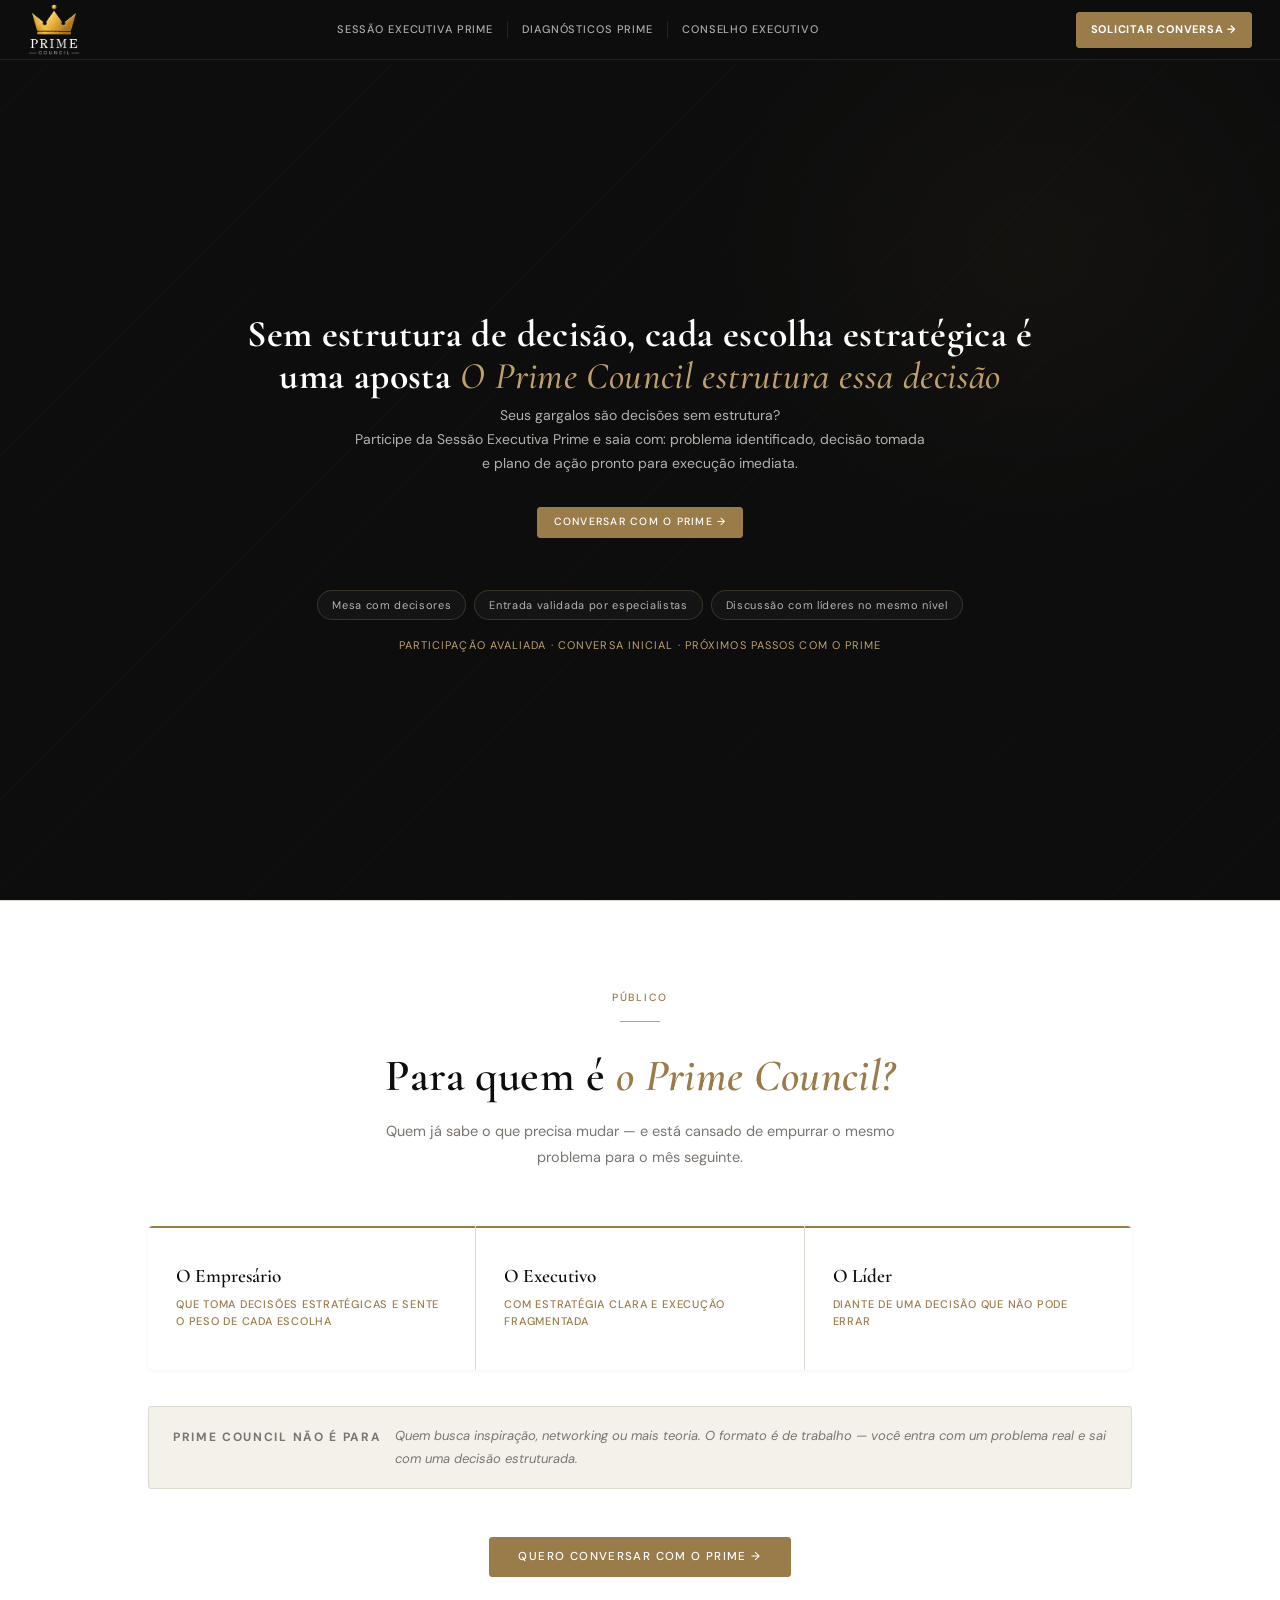
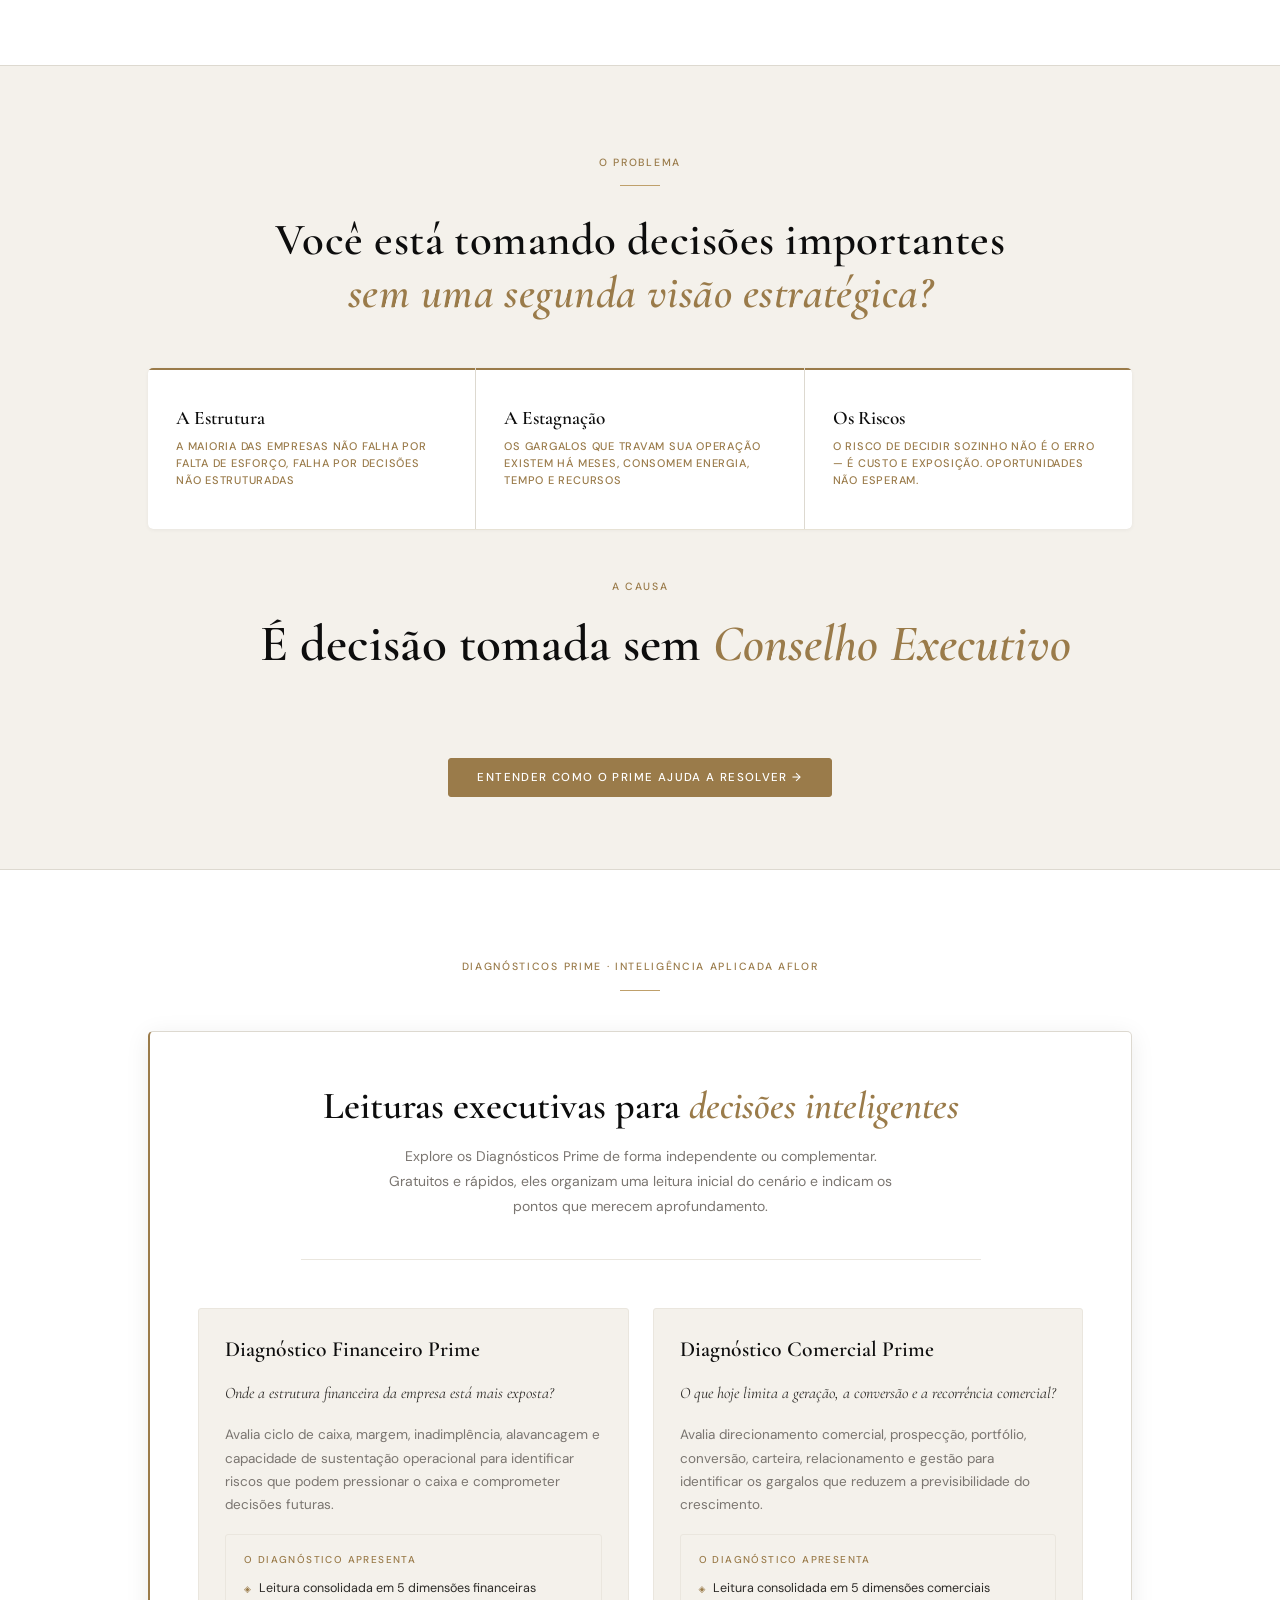
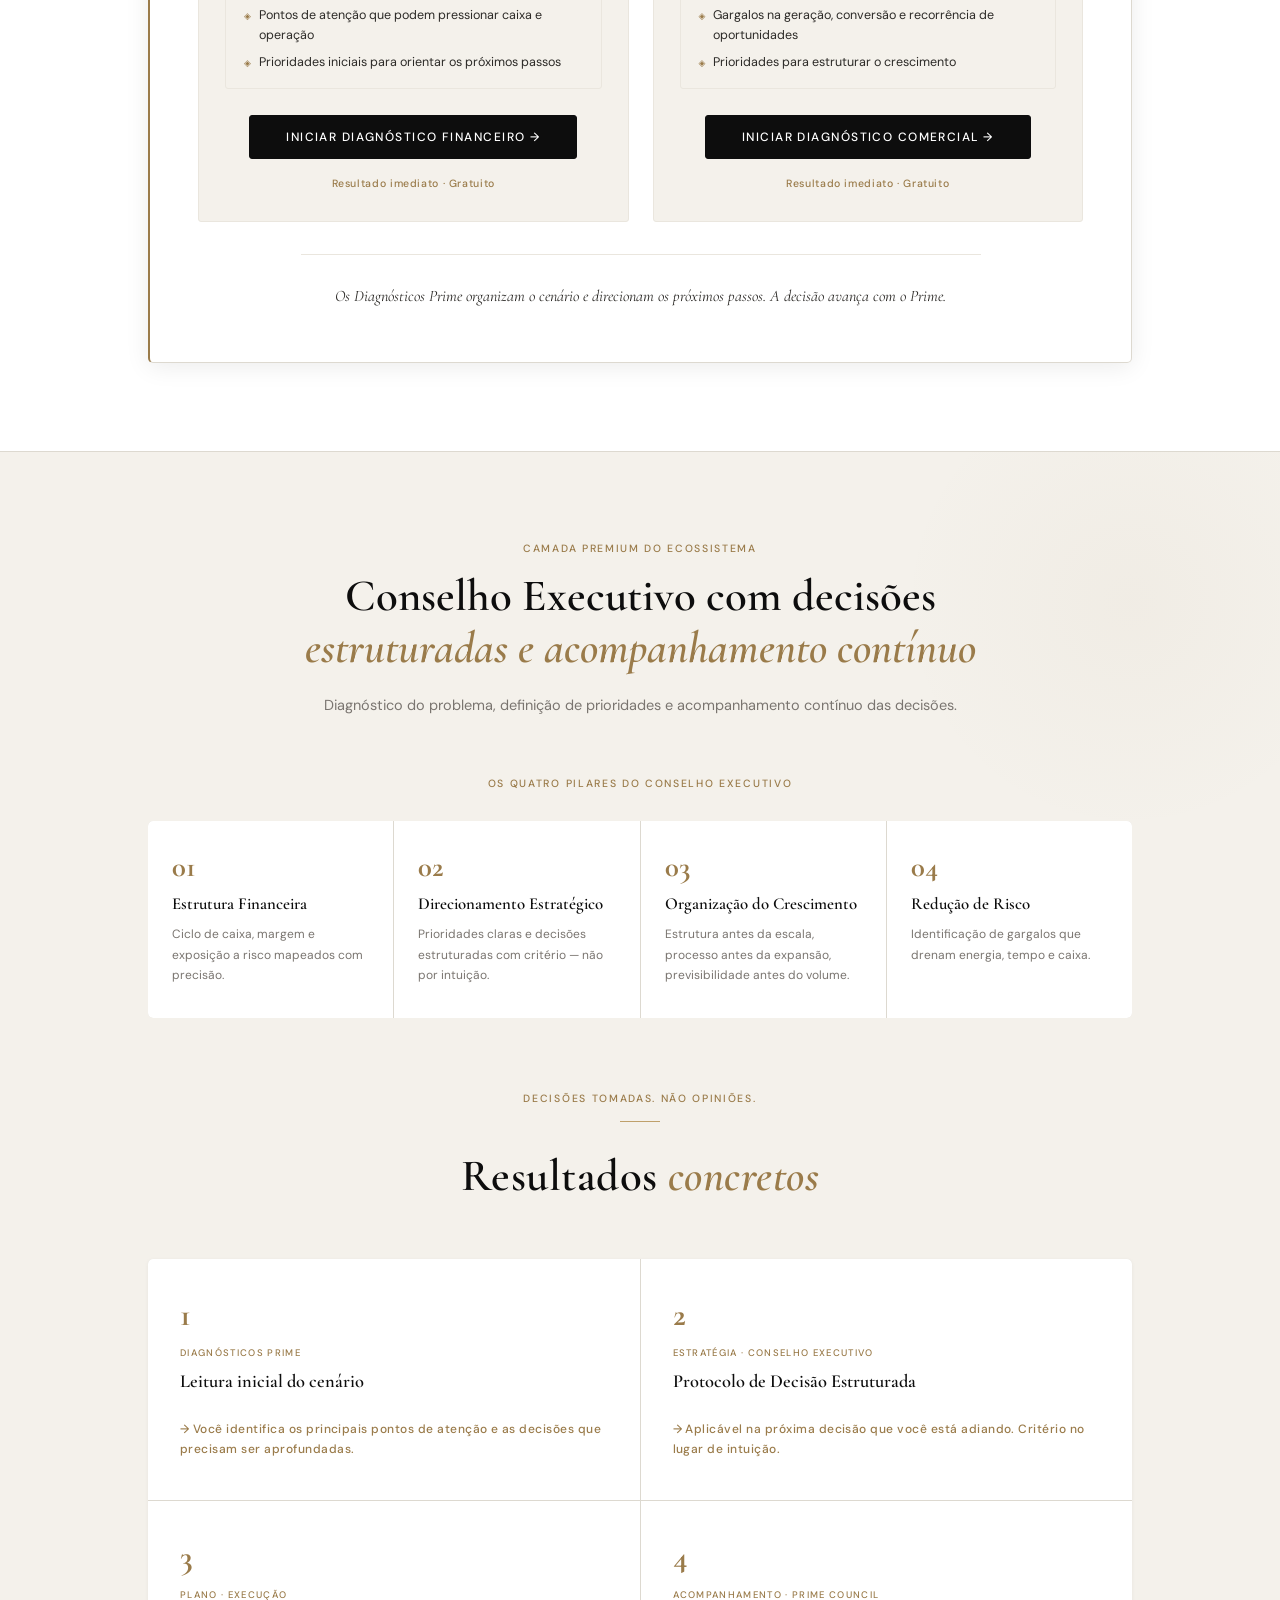
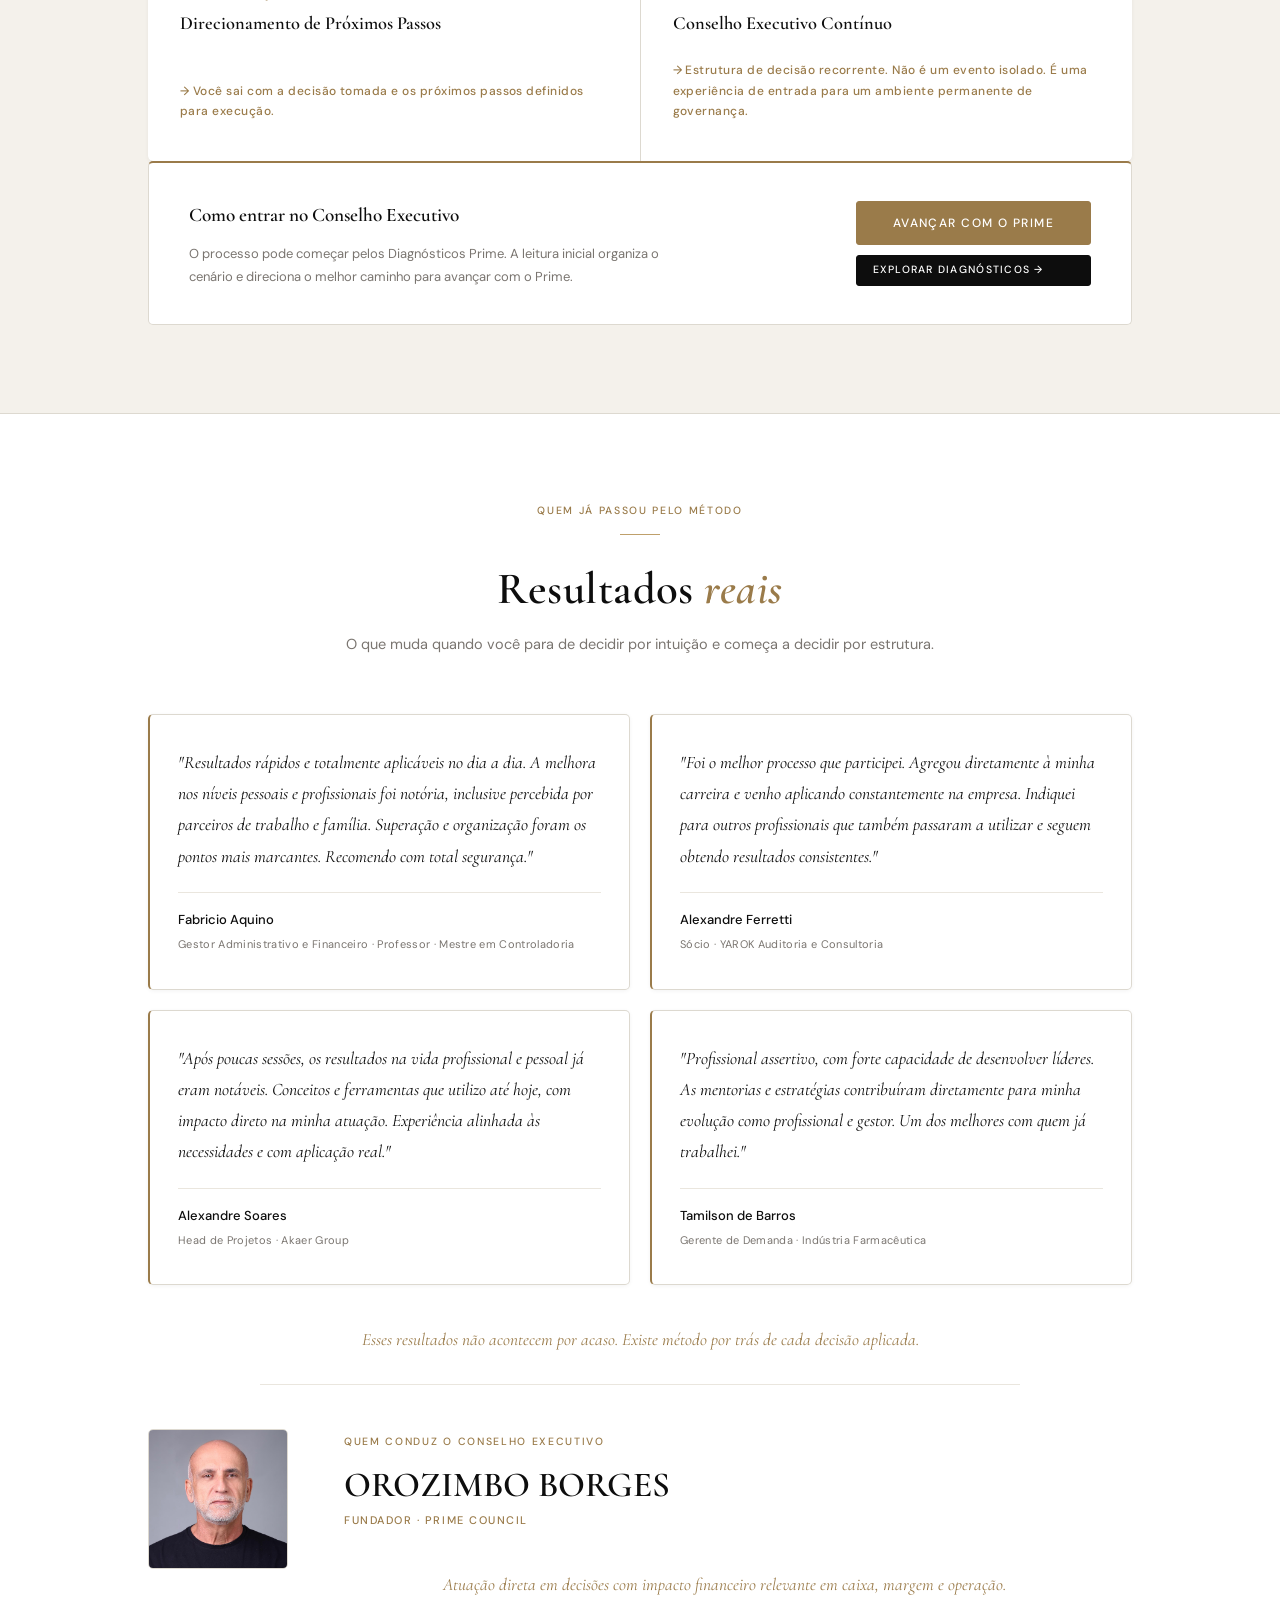
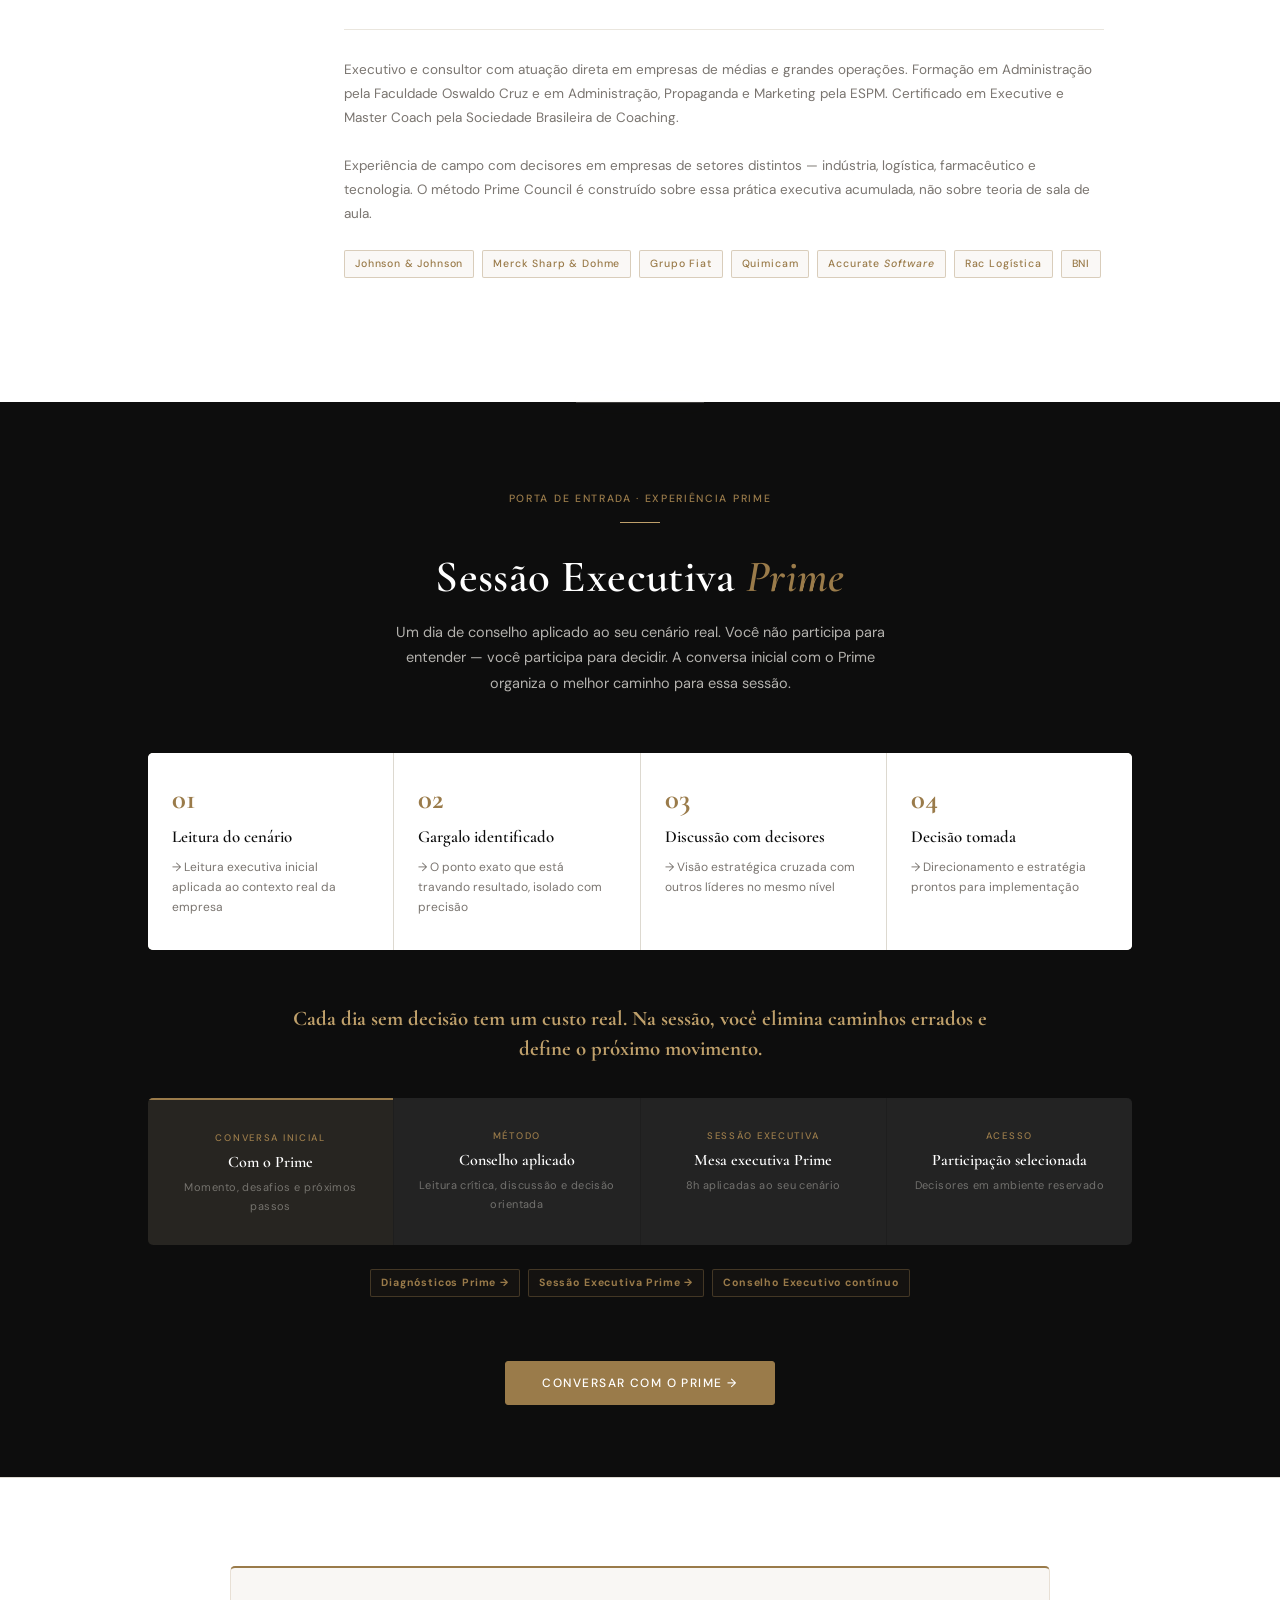
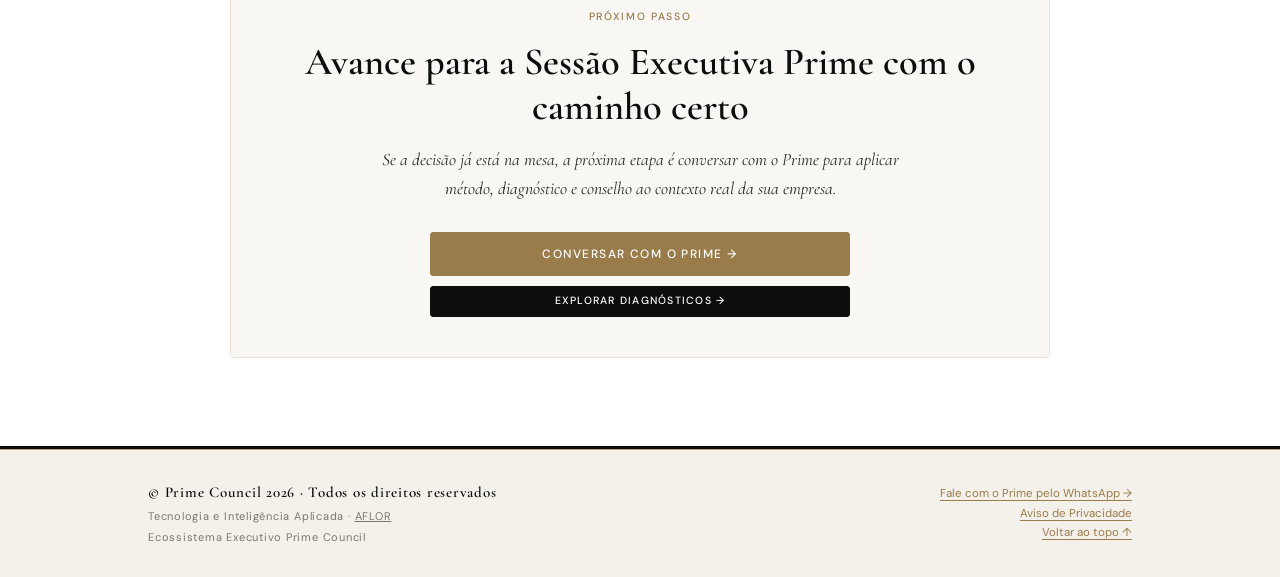
==== commit d7987d53: "Add files via upload" ====
--- a/index.html
+++ b/index.html
@@ -225,9 +225,9 @@
     </section>
 
 <!-- ============================================================
-       SEÇÃO 4 · DIAGNÓSTICO IRFE
+       SEÇÃO 4 · DIAGNÓSTICOS PRIME
     ============================================================ -->
-    <section id="diagnostico" aria-label="Diagnóstico Financeiro Prime">
+    <section id="diagnostico" aria-label="Diagnósticos Prime">
       <div class="container">
 
         <div class="irfe-outer-label">
@@ -238,44 +238,66 @@
         <div class="diagnostico-card">
 
           <div class="irfe-headline">
-            <h2>O Diagnóstico Prime identifica os principais pontos de exposição <em>em menos de 5 minutos</em></h2>
+            <h2>Leituras executivas para <em>decisões inteligentes</em></h2>
             <p>
-              O diagnóstico apresenta uma leitura inicial da exposição financeira da empresa e indica os principais pontos que exigem atenção.
+              Explore os Diagnósticos Prime de forma independente ou complementar. Gratuitos e rápidos, eles organizam uma leitura inicial do cenário e indicam os pontos que merecem aprofundamento.
             </p>
           </div>
 
-          <div class="irfe-boxes-row">
-            <div class="irfe-info-box irfe-outputs">
-              <span class="irfe-outputs-label">O diagnóstico apresenta</span>
-              <ul class="irfe-output-list">
-                <li><span class="irfe-output-icon" aria-hidden="true">◈</span><span>Leitura da exposição financeira por indicador</span></li>
-                <li><span class="irfe-output-icon" aria-hidden="true">◈</span><span>Pontos de atenção que podem pressionar caixa e operação</span></li>
-                <li><span class="irfe-output-icon" aria-hidden="true">◈</span><span>Prioridades iniciais para orientar os próximos passos</span></li>
-              </ul>
-            </div>
-            <div class="irfe-info-box irfe-progression">
-              <p>
-                O Diagnóstico Financeiro Prime não substitui uma análise especializada. Ele oferece uma leitura inicial da exposição financeira e ajuda a organizar os pontos que devem ser aprofundados com o Prime.
-              </p>
-            </div>
-          </div>
-
-          
-
-        </div>
-
-        <div class="irfe-entry">
-          <div class="irfe-entry-cta">
-            <a href="./irfe/"
-               target="_blank"
-               rel="noopener noreferrer"
-               class="btn btn-primary btn-lg"
-               data-flow="diagnostic"
-               data-cta-position="diagnostico">
-              Iniciar diagnóstico financeiro →
-            </a>
-            <div class="diagnostico-cta-meta">Resultado imediato · Gratuito</div>
-          </div>
+          <div class="diagnosticos-grid">
+            <div class="diagnostico-option-card">
+              <h3>Diagnóstico Financeiro Prime</h3>
+              <p class="diagnostico-option-question">Onde a estrutura financeira da empresa está mais exposta?</p>
+              <p class="diagnostico-option-desc">Avalia ciclo de caixa, margem, inadimplência, alavancagem e capacidade de sustentação operacional para identificar riscos que podem pressionar o caixa e comprometer decisões futuras.</p>
+              <div class="irfe-info-box irfe-outputs">
+                <span class="irfe-outputs-label">O diagnóstico apresenta</span>
+                <ul class="irfe-output-list">
+                  <li><span class="irfe-output-icon" aria-hidden="true">◈</span><span>Leitura consolidada em 5 dimensões financeiras</span></li>
+                  <li><span class="irfe-output-icon" aria-hidden="true">◈</span><span>Pontos de atenção que podem pressionar caixa e operação</span></li>
+                  <li><span class="irfe-output-icon" aria-hidden="true">◈</span><span>Prioridades iniciais para orientar os próximos passos</span></li>
+                </ul>
+              </div>
+              <div class="irfe-entry-cta diagnostico-option-cta">
+                <a href="./irfe/"
+                   target="_blank"
+                   rel="noopener noreferrer"
+                   class="btn btn-primary btn-lg"
+                   data-flow="diagnostic"
+                   data-cta-position="diagnostico-financeiro">
+                  Iniciar diagnóstico financeiro →
+                </a>
+                <div class="diagnostico-cta-meta">Resultado imediato · Gratuito</div>
+              </div>
+            </div>
+
+            <div class="diagnostico-option-card">
+              <h3>Diagnóstico Comercial Prime</h3>
+              <p class="diagnostico-option-question">O que hoje limita a geração, a conversão e a recorrência comercial?</p>
+              <p class="diagnostico-option-desc">Avalia direcionamento comercial, prospecção, portfólio, conversão, carteira, relacionamento e gestão para identificar os gargalos que reduzem a previsibilidade do crescimento.</p>
+              <div class="irfe-info-box irfe-outputs">
+                <span class="irfe-outputs-label">O diagnóstico apresenta</span>
+                <ul class="irfe-output-list">
+                  <li><span class="irfe-output-icon" aria-hidden="true">◈</span><span>Leitura consolidada em 5 dimensões comerciais</span></li>
+                  <li><span class="irfe-output-icon" aria-hidden="true">◈</span><span>Gargalos na geração, conversão e recorrência de oportunidades</span></li>
+                  <li><span class="irfe-output-icon" aria-hidden="true">◈</span><span>Prioridades para estruturar o crescimento</span></li>
+                </ul>
+              </div>
+              <div class="irfe-entry-cta diagnostico-option-cta">
+                <a href="./comercial/"
+                   target="_blank"
+                   rel="noopener noreferrer"
+                   class="btn btn-primary btn-lg"
+                   data-flow="diagnostic"
+                   data-cta-position="diagnostico-comercial">
+                  Iniciar diagnóstico comercial →
+                </a>
+                <div class="diagnostico-cta-meta">Resultado imediato · Gratuito</div>
+              </div>
+            </div>
+          </div>
+
+          <p class="diagnostico-section-note">Os Diagnósticos Prime organizam o cenário e direcionam os próximos passos. A decisão avança com o Prime.</p>
+
         </div>
 
       </div>
@@ -331,9 +353,9 @@
         <div class="entregaveis-grid">
           <div class="entregavel-card">
             <div class="entregavel-num">1</div>
-            <span class="entregavel-tag">Diagnóstico Financeiro Prime</span>
-            <h3>Mapa do Risco Real</h3>
-            <p class="entregavel-impact">→ Você sai sabendo exatamente onde está o problema — não onde você acha que está.</p>
+            <span class="entregavel-tag">Diagnósticos Prime</span>
+            <h3>Leitura inicial do cenário</h3>
+            <p class="entregavel-impact">→ Você identifica os principais pontos de atenção e as decisões que precisam ser aprofundadas.</p>
           </div>
           <div class="entregavel-card">
             <div class="entregavel-num">2</div>
@@ -359,8 +381,7 @@
           <div class="pc-access-text">
             <h3>Como entrar no Conselho Executivo</h3>
             <p>
-              O processo pode começar pelo Diagnóstico Financeiro Prime. A decisão ganha forma com o Prime —
-              a Sessão Executiva é o ambiente aplicado para avançar com clareza.
+              O processo pode começar pelos Diagnósticos Prime. A leitura inicial organiza o cenário e direciona o melhor caminho para avançar com o Prime.
             </p>
           </div>
           <div class="pc-access-ctas">
@@ -372,13 +393,11 @@
                data-cta-position="prime-council-access-primary">
               Avançar com o Prime
             </a>
-            <a href="./irfe/"
-               target="_blank"
-               rel="noopener noreferrer"
+            <a href="#diagnostico"
                class="btn btn-primary btn-sm"
                data-flow="diagnostic"
                data-cta-position="prime-council-access-secondary">
-              Iniciar diagnóstico financeiro →
+              Explorar diagnósticos →
             </a>
           </div>
         </div>
@@ -525,7 +544,7 @@
           <div class="pc-pillar">
             <span class="pc-pillar-num">01</span>
             <h3 class="pc-pillar-title">Leitura do cenário</h3>
-            <p class="pc-pillar-desc">→ Leitura financeira inicial aplicada ao contexto real da operação</p>
+            <p class="pc-pillar-desc">→ Leitura executiva inicial aplicada ao contexto real da empresa</p>
           </div>
           <div class="pc-pillar">
             <span class="pc-pillar-num">02</span>
@@ -573,7 +592,7 @@
         </div>
 
         <div class="facilitador-credentials">
-              <span class="cred-tag cred-tag--co"><strong>Diagnóstico Financeiro Prime →</strong></span>
+              <span class="cred-tag cred-tag--co"><strong>Diagnósticos Prime →</strong></span>
               <span class="cred-tag cred-tag--co"><strong>Sessão Executiva Prime →</strong></span>
               <span class="cred-tag cred-tag--co"><strong>Conselho Executivo contínuo</strong></span>
           </div>
@@ -611,13 +630,11 @@
                data-cta-position="cta-final-primary">
               Conversar com o Prime →
             </a>
-            <a href="./irfe/"
-               target="_blank"
-               rel="noopener noreferrer"
+            <a href="#diagnostico"
                class="btn btn-primary btn-sm"
                data-flow="diagnostic"
                data-cta-position="cta-final-secondary">
-              Iniciar diagnóstico financeiro →
+              Explorar diagnósticos →
             </a>
           </div>
         </div>
--- a/style.css
+++ b/style.css
@@ -590,14 +590,74 @@
   margin-bottom: 40px;
 }
 
-.diagnostico-card {
-  background: var(--paper);
-  border: 1px solid var(--rule);
-  border-left: 2px solid var(--gold);
-  border-radius: var(--radius-lg);
-  padding: 52px 48px;
-  box-shadow: var(--shadow-md);
-  overflow: visible;
+.diagnostico-card {
+  background: var(--paper);
+  border: 1px solid var(--rule);
+  border-left: 2px solid var(--gold);
+  border-radius: var(--radius-lg);
+  padding: 52px 48px;
+  box-shadow: var(--shadow-md);
+  overflow: visible;
+}
+
+.diagnosticos-grid {
+  display: grid;
+  grid-template-columns: repeat(2, minmax(0, 1fr));
+  gap: 24px;
+  align-items: stretch;
+}
+
+.diagnostico-option-card {
+  background: var(--bone);
+  border: 1px solid var(--rule-soft);
+  border-radius: var(--radius);
+  padding: 28px 26px;
+  display: flex;
+  flex-direction: column;
+  gap: 18px;
+  min-width: 0;
+}
+
+.diagnostico-option-card h3 {
+  font-family: var(--serif);
+  font-size: 1.35rem;
+  font-weight: 600;
+  line-height: 1.2;
+  color: var(--ink);
+}
+
+.diagnostico-option-question {
+  font-family: var(--serif);
+  font-style: italic;
+  font-size: 1rem;
+  line-height: 1.55;
+  color: var(--ink-mid);
+  margin: 0;
+}
+
+.diagnostico-option-desc {
+  font-size: 13.5px;
+  line-height: 1.72;
+  color: var(--muted);
+  margin: 0;
+}
+
+.diagnostico-option-cta {
+  margin-top: auto;
+  padding-top: 8px;
+}
+
+.diagnostico-section-note {
+  max-width: 680px;
+  margin: 32px auto 0;
+  padding-top: 28px;
+  border-top: 1px solid var(--rule-soft);
+  text-align: center;
+  font-family: var(--serif);
+  font-style: italic;
+  font-size: 1rem;
+  line-height: 1.65;
+  color: var(--ink-mid);
 }
 
 .irfe-headline {
@@ -1385,6 +1445,8 @@
   .header-nav       { display: none; }
   .pc-pillars       { grid-template-columns: repeat(2, 1fr); }
   .pc-access        { grid-template-columns: 1fr; gap: 28px; }
+  .diagnosticos-grid { grid-template-columns: 1fr; }
+  .diagnostico-option-card { padding: 24px 20px; }
   .irfe-boxes-row   { grid-template-columns: 1fr; }
   .irfe-eixos-row   { grid-template-columns: 1fr 1fr; }
   .irfe-eixo-card   { white-space: normal; }
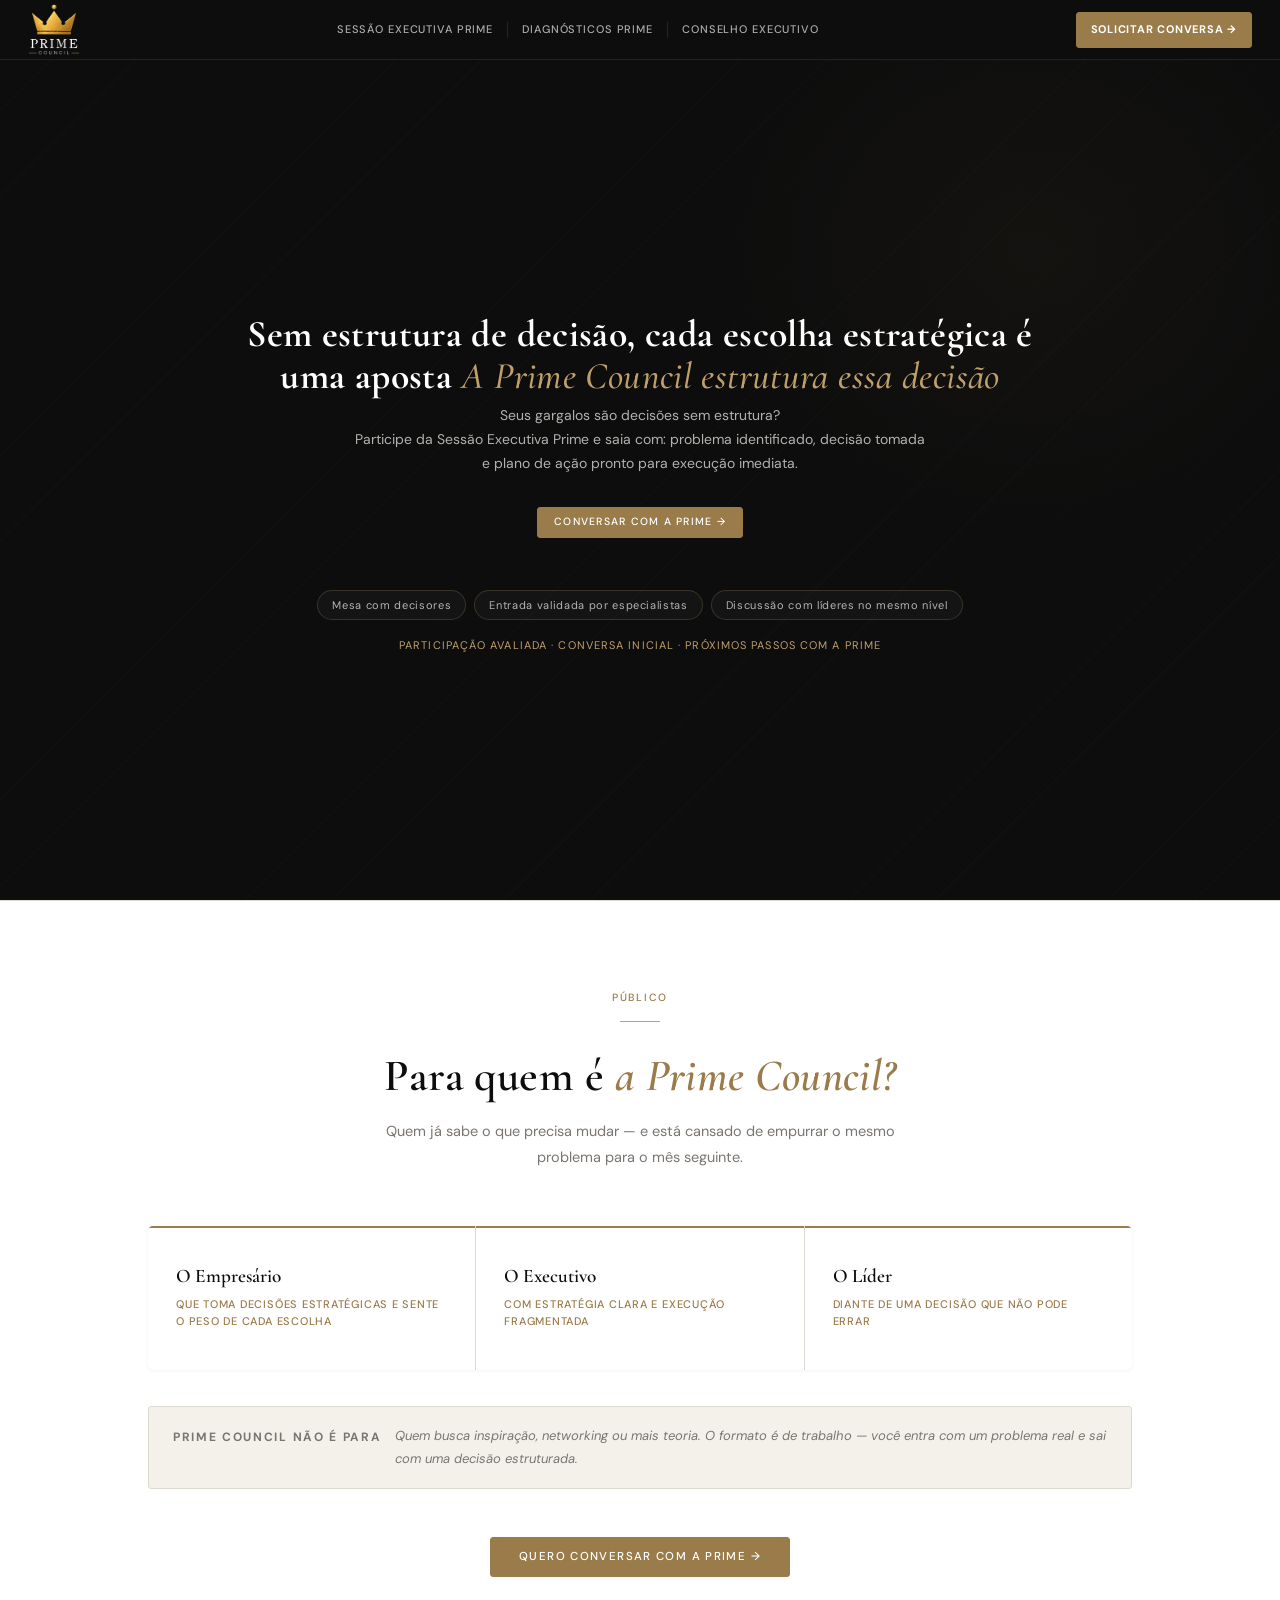
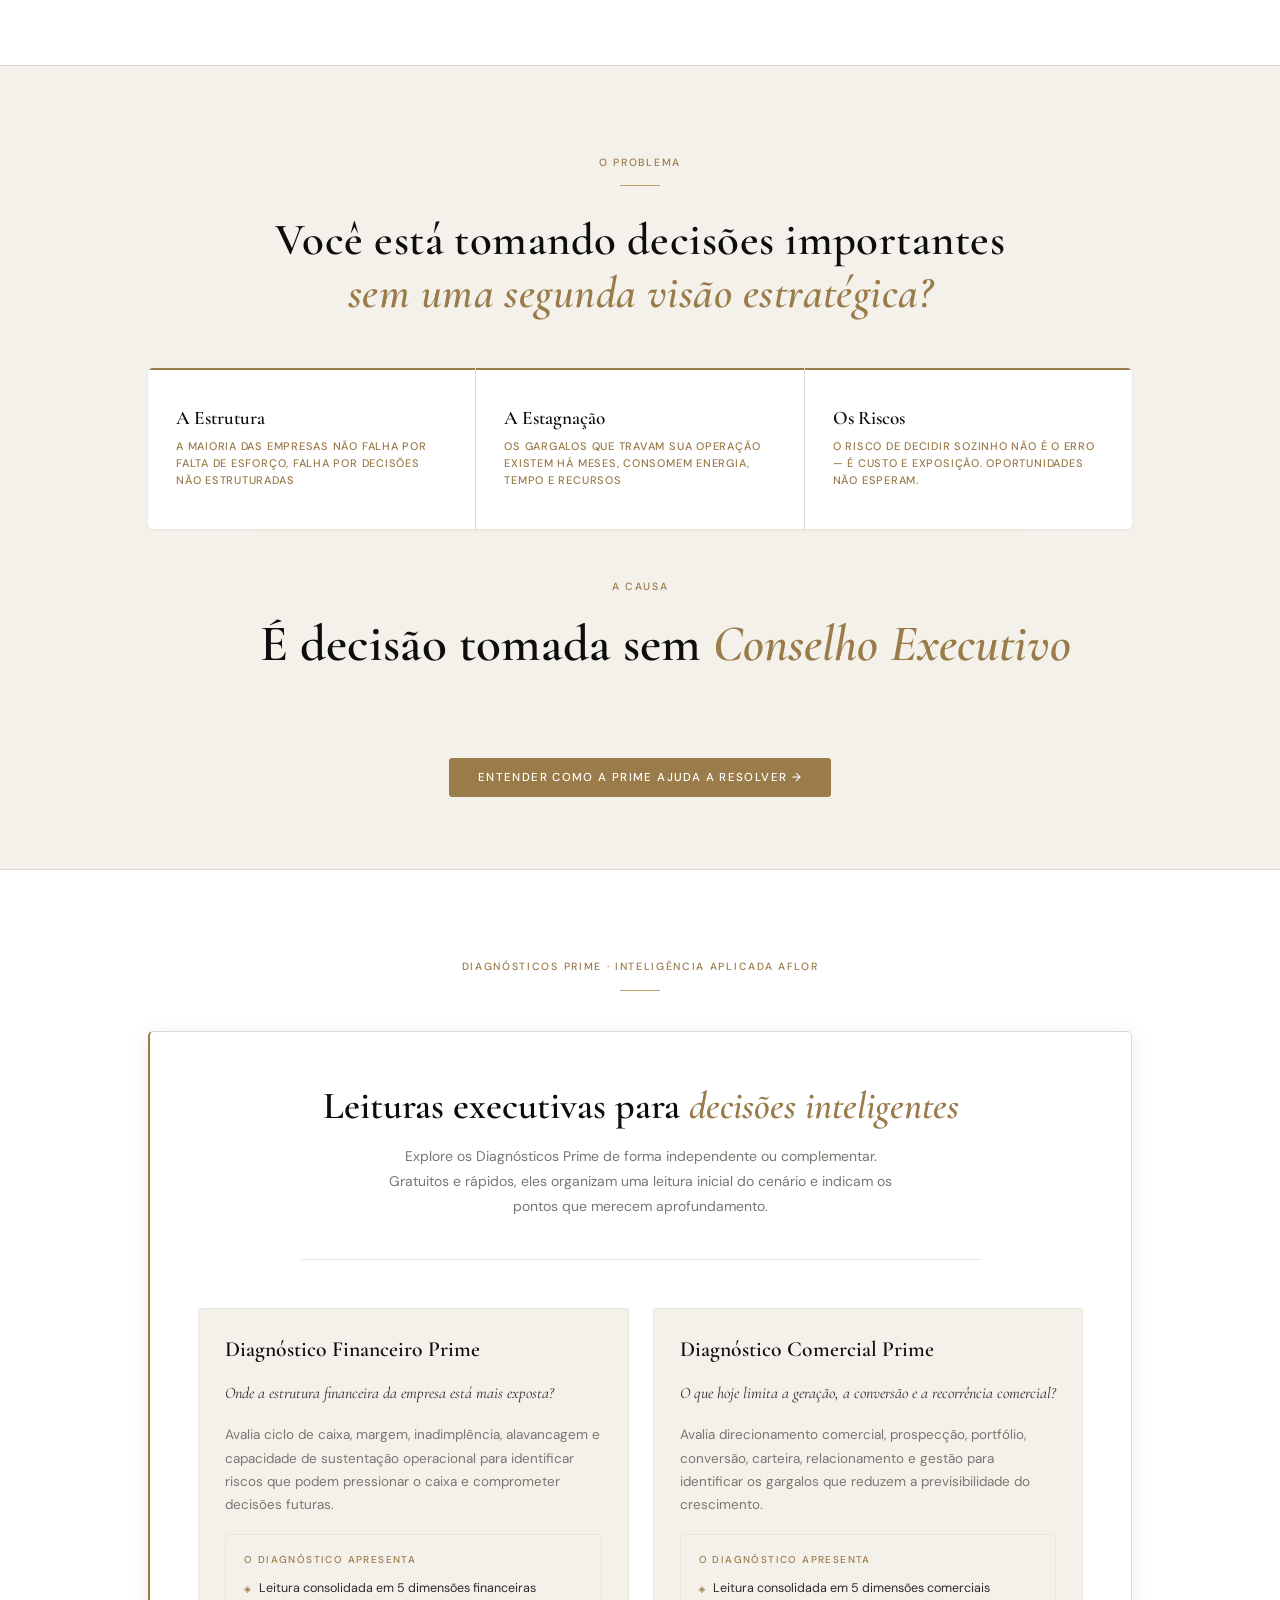
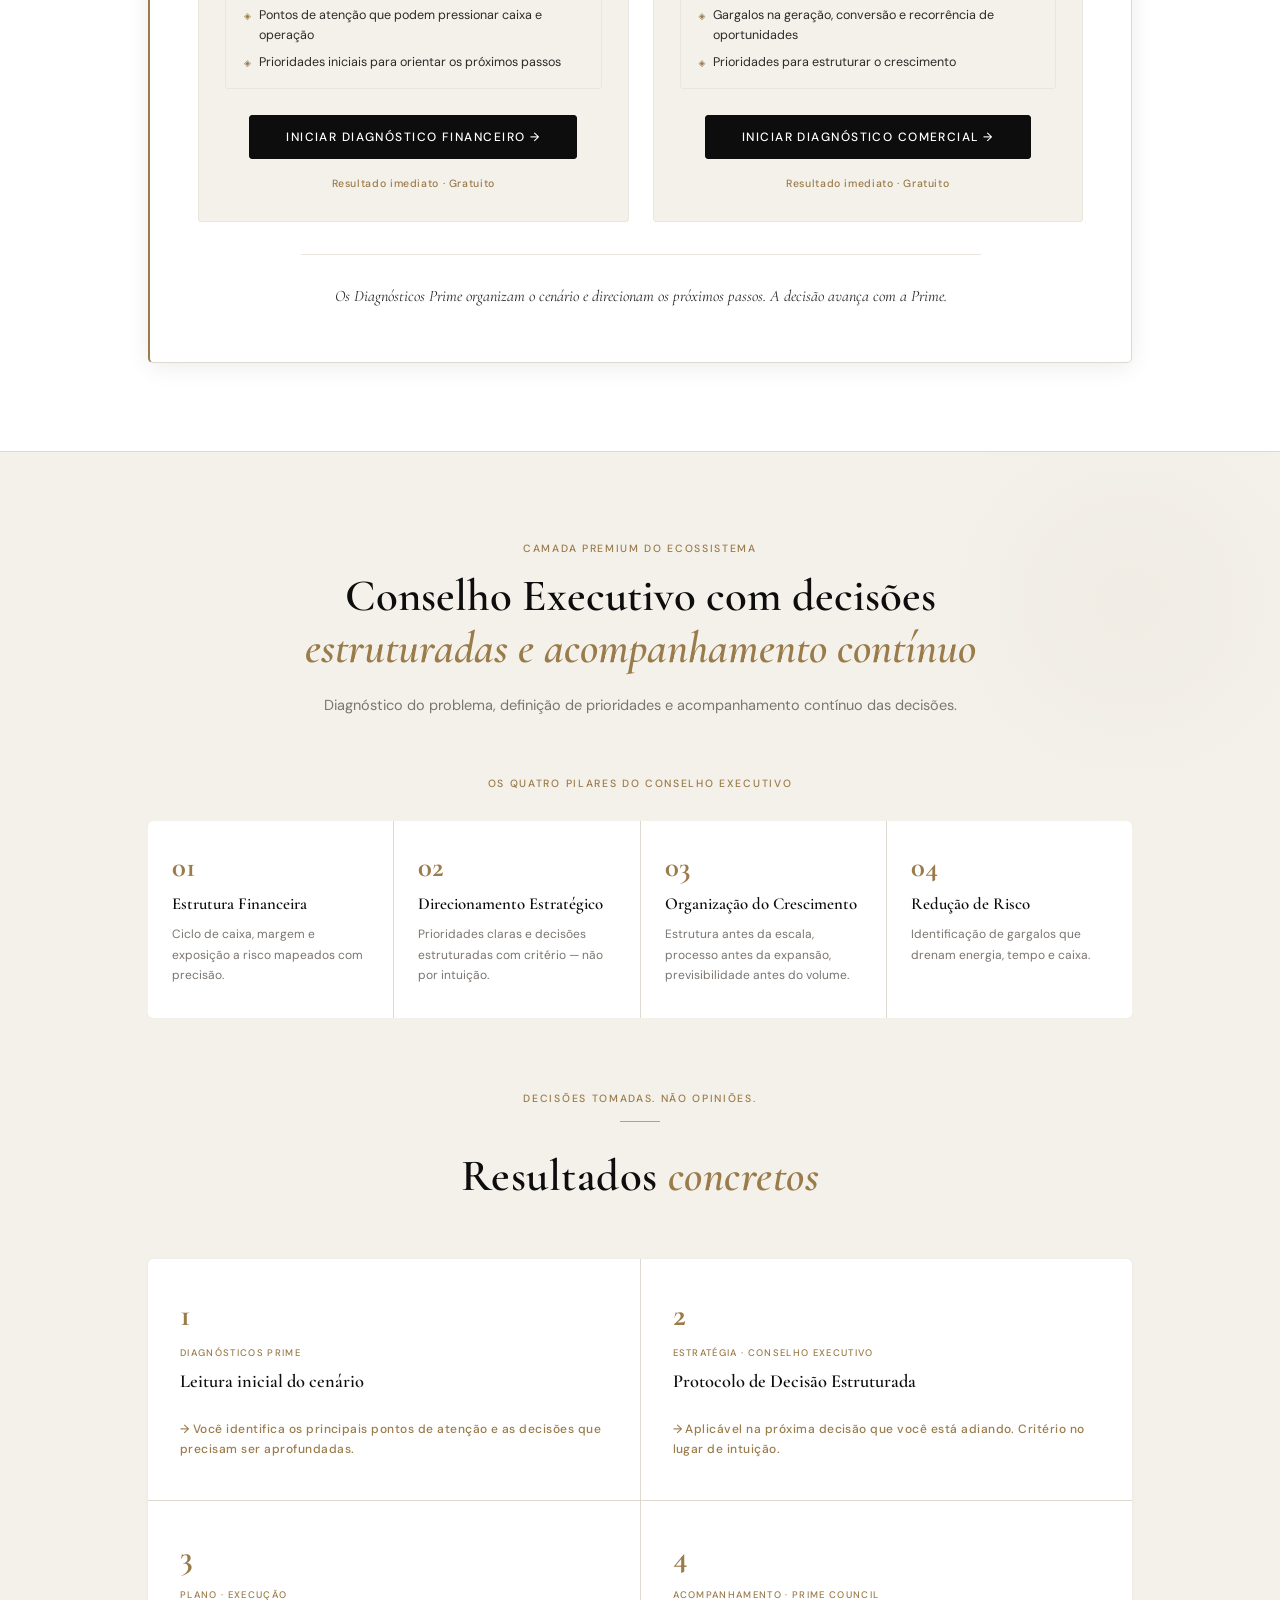
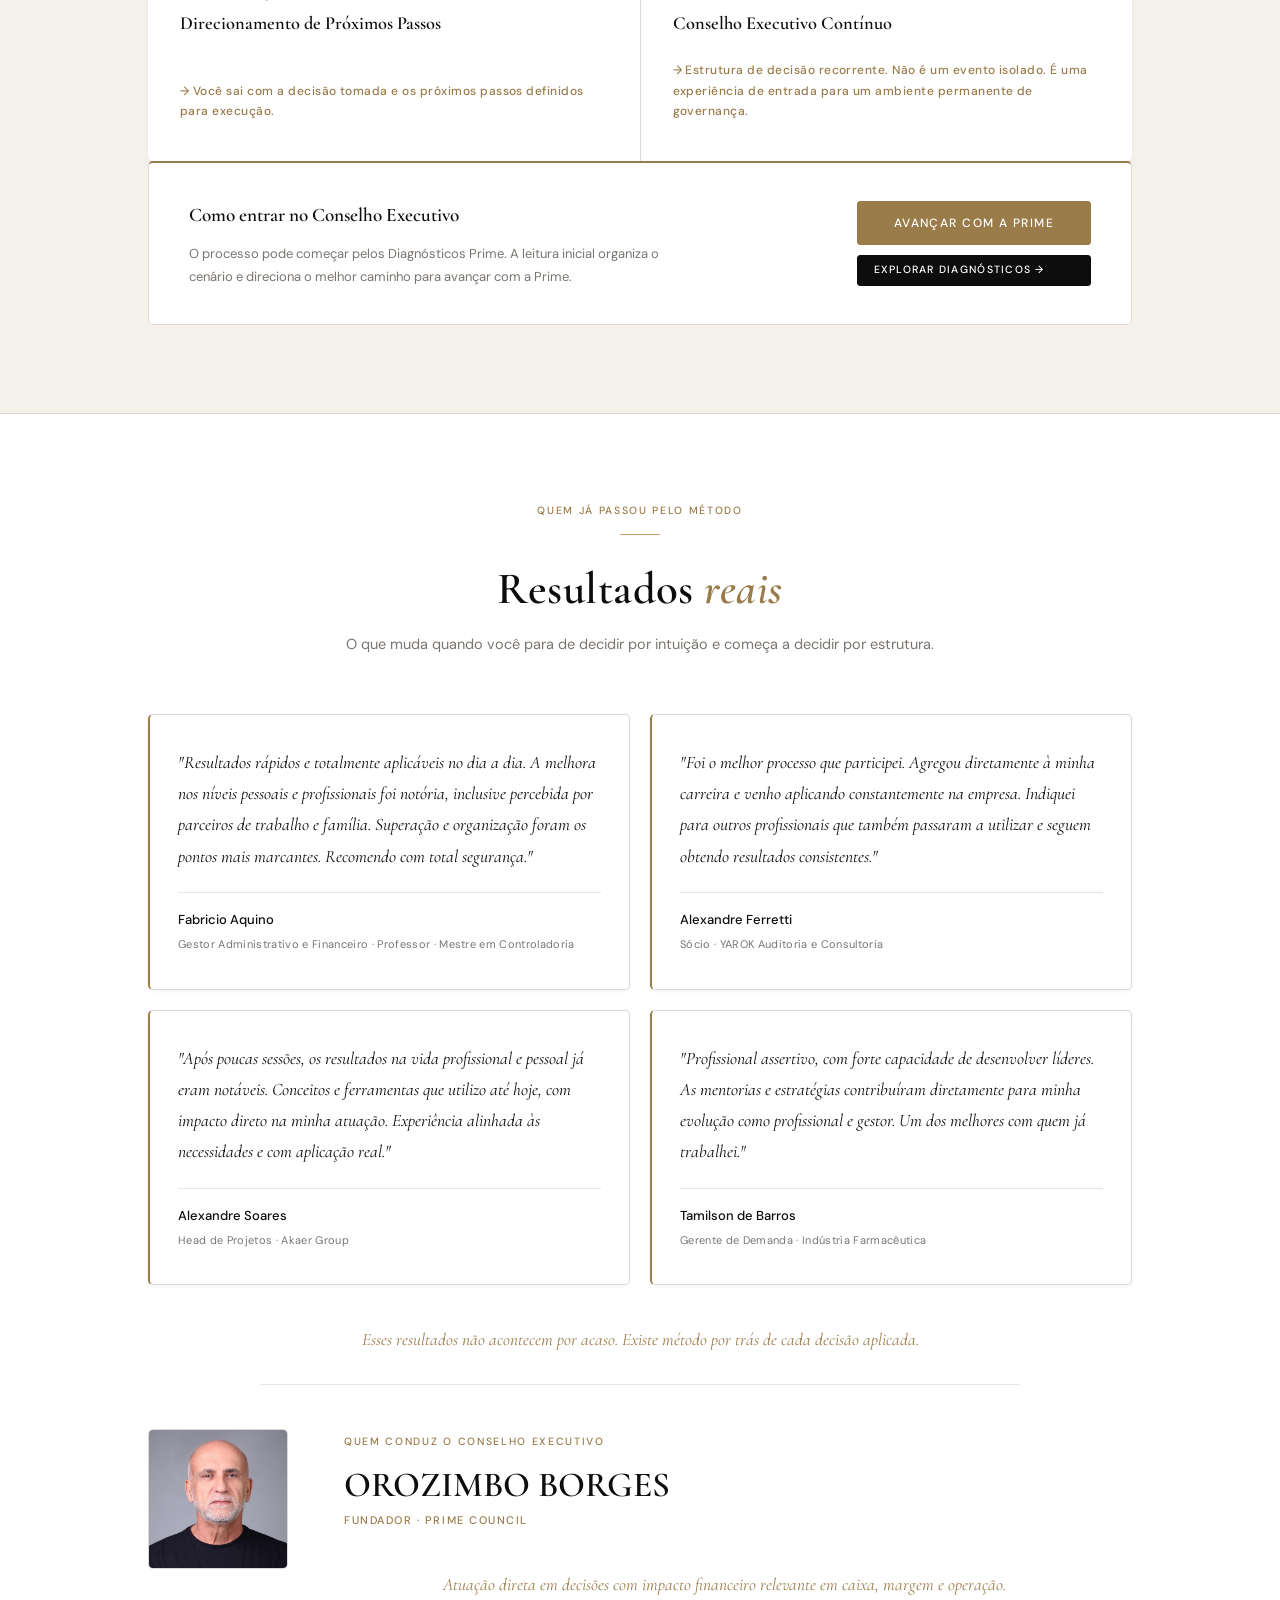
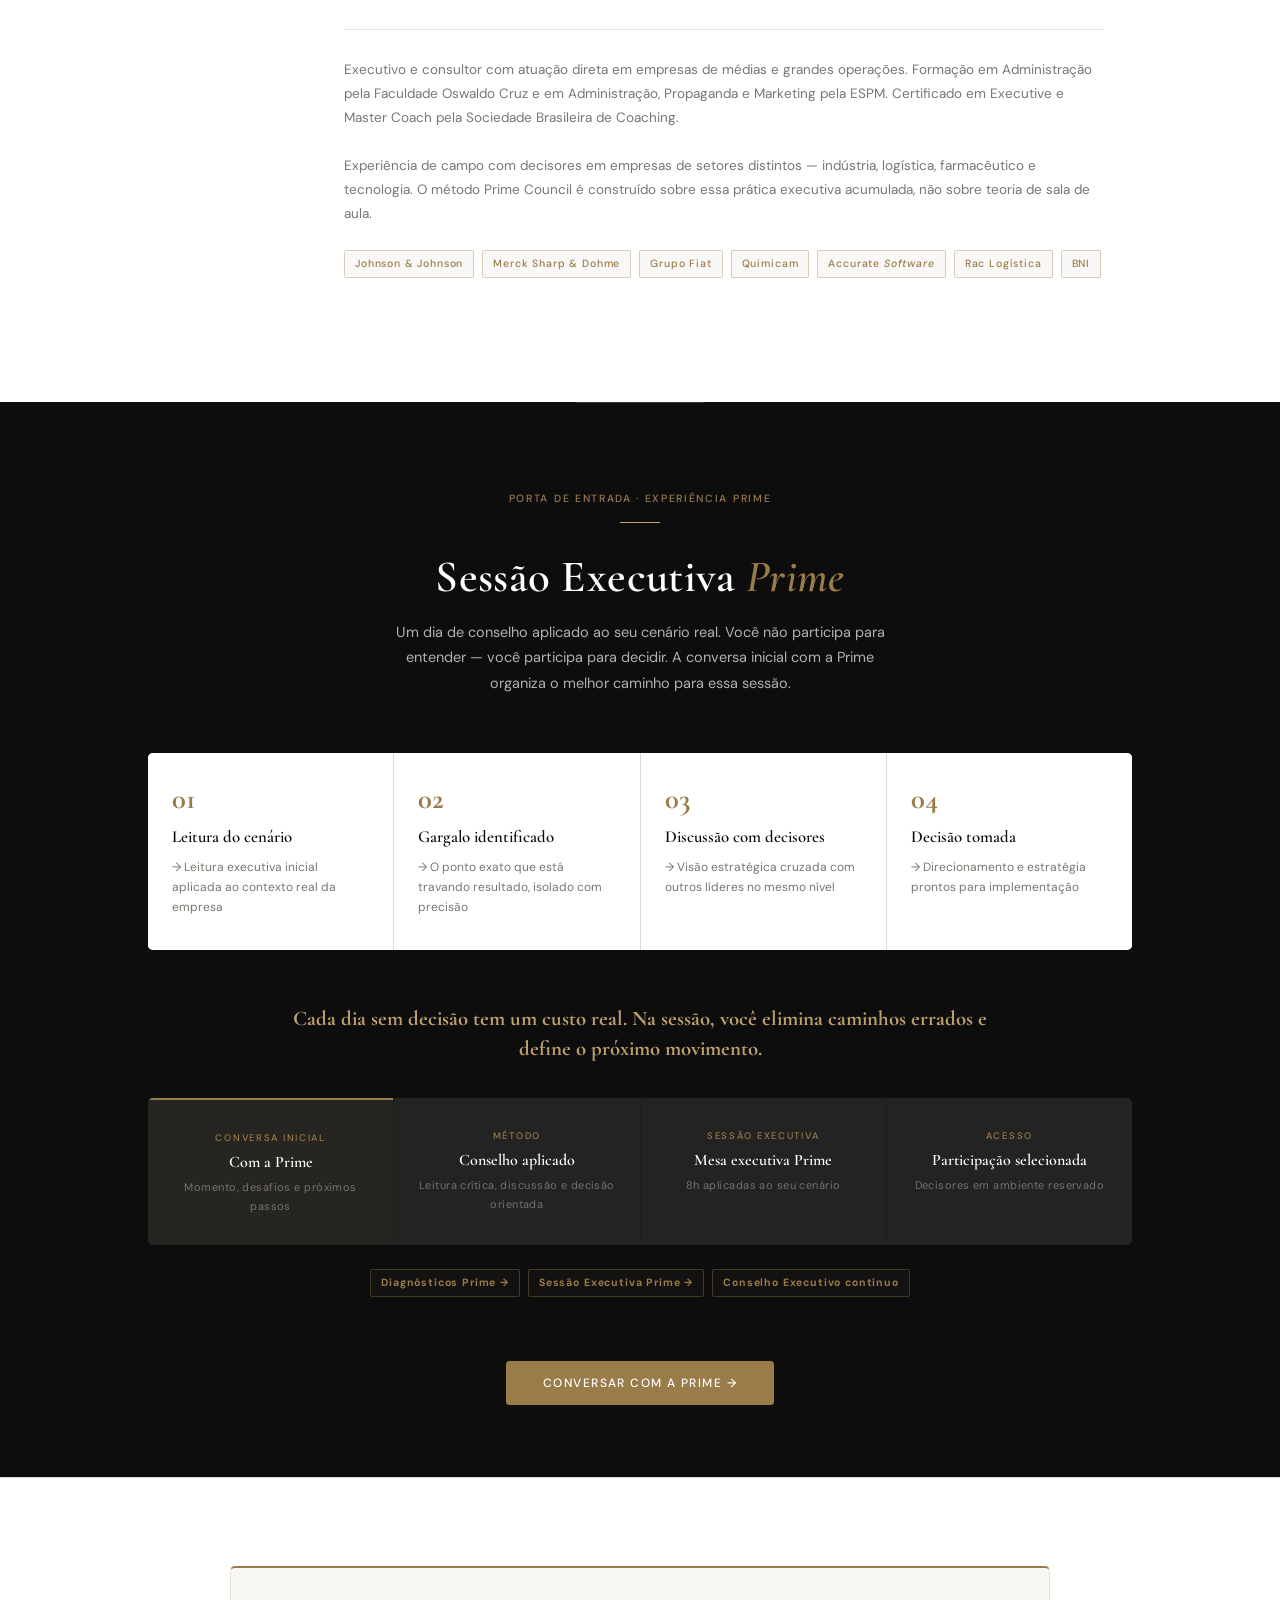
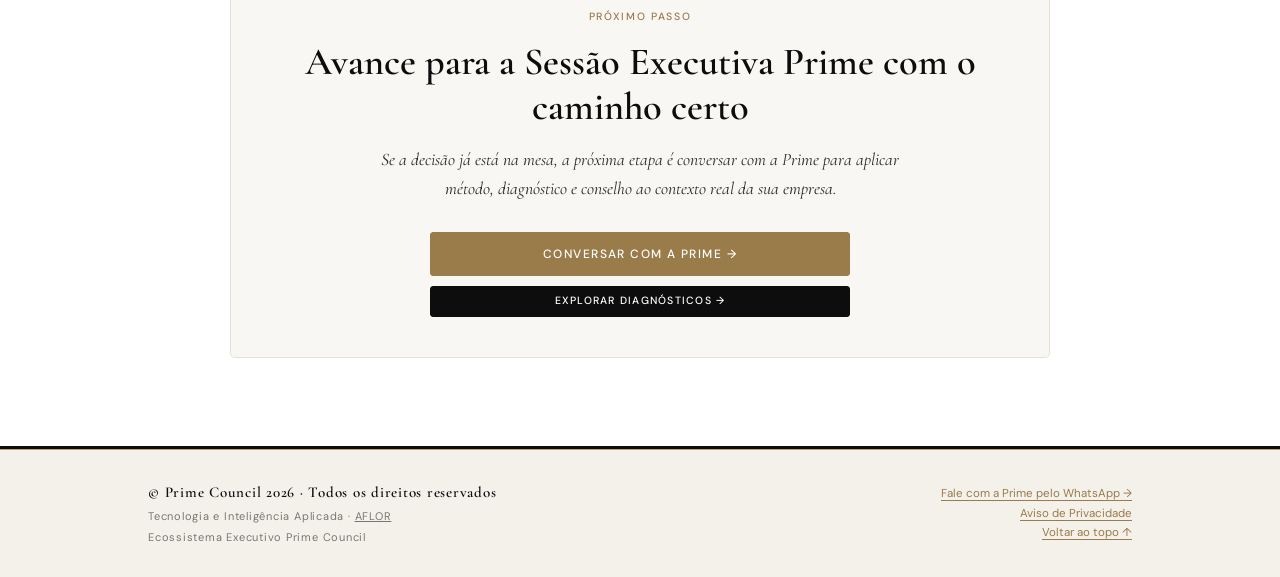
==== commit eca53489: "Add files via upload" ====
--- a/index.html
+++ b/index.html
@@ -5,7 +5,7 @@
   <meta name="viewport" content="width=device-width, initial-scale=1.0" />
   <title>Prime Council · Conselho Executivo para Decisões Estratégicas</title>
 
-  <meta name="description" content="Sessão Executiva Prime para decisores que precisam de clareza estratégica, conselho aplicado e decisão orientada. Entrada por conversa inicial com o Prime." />
+  <meta name="description" content="Sessão Executiva Prime para decisores que precisam de clareza estratégica, conselho aplicado e decisão orientada. Entrada por conversa inicial com a Prime." />
   <link rel="canonical" href="https://primecouncil.com/" />
   <link rel="alternate" hreflang="pt-BR" href="https://primecouncil.com/" />
   <meta name="robots" content="index, follow" />
@@ -17,14 +17,14 @@
   <meta property="og:type" content="website" />
   <meta property="og:locale" content="pt_BR" />
   <meta property="og:title" content="Prime Council · Conselho Executivo para Decisões Estratégicas" />
-  <meta property="og:description" content="Sessão Executiva Prime para decisores que precisam de clareza estratégica, conselho aplicado e decisão orientada. Entrada por conversa inicial com o Prime." />
+  <meta property="og:description" content="Sessão Executiva Prime para decisores que precisam de clareza estratégica, conselho aplicado e decisão orientada. Entrada por conversa inicial com a Prime." />
   <meta property="og:url" content="https://primecouncil.com/" />
   <meta property="og:image" content="https://primecouncil.com/assets/og-prime.png">
   <meta property="og:image:width" content="1200">
   <meta property="og:image:height" content="630">
   <meta name="twitter:card" content="summary_large_image" />
   <meta name="twitter:title" content="Prime Council · Conselho Executivo para Decisões Estratégicas" />
-  <meta name="twitter:description" content="Sessão Executiva Prime para decisores que precisam de clareza estratégica, conselho aplicado e decisão orientada. Entrada por conversa inicial com o Prime." />
+  <meta name="twitter:description" content="Sessão Executiva Prime para decisores que precisam de clareza estratégica, conselho aplicado e decisão orientada. Entrada por conversa inicial com a Prime." />
   <meta name="twitter:image" content="https://primecouncil.com/assets/og-prime.png">
   <meta name="twitter:site" content="@primecouncil" />
 
@@ -63,7 +63,7 @@
       </nav>
 
       <div class="header-ctas">
-        <a href="./form/"
+        <a href="./contato/"
            target="_blank"
            rel="noopener noreferrer"
            class="btn btn-gold btn-sm"
@@ -88,7 +88,7 @@
 
         <h1 id="hero-heading" class="hero-h1">
           <strong>Sem estrutura de decisão, cada escolha estratégica é uma aposta</strong>
-          <em>O Prime Council estrutura essa decisão</em>
+          <em>A Prime Council estrutura essa decisão</em>
         </h1>
 
         <p class="hero-invest">
@@ -98,14 +98,14 @@
         </p>
 
         <div class="hero-ctas">
-          <a href="./form/"
+          <a href="./contato/"
              target="_blank"
              rel="noopener noreferrer"
              class="btn btn-gold btn-sm"
-             aria-label="Conversar com o Prime"
+             aria-label="Conversar com a Prime"
              data-flow="event-entry"
              data-cta-position="hero-primary">
-            Conversar com o Prime →
+            Conversar com a Prime →
           </a>
         </div>
 
@@ -116,7 +116,7 @@
         </div>
 
         <div class="hero-urgency">
-          <span>Participação avaliada · conversa inicial · próximos passos com o Prime</span>
+          <span>Participação avaliada · conversa inicial · próximos passos com a Prime</span>
         </div>
 
       </div>
@@ -125,13 +125,13 @@
 <!-- ============================================================
        SEÇÃO 2 · PARA QUEM É
     ============================================================ -->
-    <section id="para-quem" aria-label="Para quem é o Prime Council">
+    <section id="para-quem" aria-label="Para quem é a Prime Council">
       <div class="container">
 
         <div class="section-header">
           <span class="section-lbl">Público</span>
           <div class="gold-rule" aria-hidden="true"></div>
-          <h2>Para quem é <em>o Prime Council?</em></h2>
+          <h2>Para quem é <em>a Prime Council?</em></h2>
           <p class="lead">
             Quem já sabe o que precisa mudar — e está cansado de
             empurrar o mesmo problema para o mês seguinte.
@@ -159,13 +159,13 @@
         </div>
 
         <div class="section-cta-wrap">
-          <a href="./form/"
+          <a href="./contato/"
             target="_blank"
             rel="noopener noreferrer"
             class="btn btn-gold"
             data-flow="event-entry"
             data-cta-position="para-quem">
-           Quero conversar com o Prime →
+           Quero conversar com a Prime →
           </a>
         </div>
 
@@ -211,13 +211,13 @@
         </div>
 
         <div class="section-cta-wrap">
-          <a href="./form/"
+          <a href="./contato/"
              target="_blank"
              rel="noopener noreferrer"
              class="btn btn-gold"
              data-flow="event-entry"
              data-cta-position="problema">
-            Entender como o Prime ajuda a resolver →
+            Entender como a Prime ajuda a resolver →
           </a>
         </div>
 
@@ -296,7 +296,7 @@
             </div>
           </div>
 
-          <p class="diagnostico-section-note">Os Diagnósticos Prime organizam o cenário e direcionam os próximos passos. A decisão avança com o Prime.</p>
+          <p class="diagnostico-section-note">Os Diagnósticos Prime organizam o cenário e direcionam os próximos passos. A decisão avança com a Prime.</p>
 
         </div>
 
@@ -381,17 +381,17 @@
           <div class="pc-access-text">
             <h3>Como entrar no Conselho Executivo</h3>
             <p>
-              O processo pode começar pelos Diagnósticos Prime. A leitura inicial organiza o cenário e direciona o melhor caminho para avançar com o Prime.
+              O processo pode começar pelos Diagnósticos Prime. A leitura inicial organiza o cenário e direciona o melhor caminho para avançar com a Prime.
             </p>
           </div>
           <div class="pc-access-ctas">
-            <a href="./form/"
+            <a href="./contato/"
                target="_blank"
                rel="noopener noreferrer"
                class="btn btn-gold btn-lg"
                data-flow="event-entry"
                data-cta-position="prime-council-access-primary">
-              Avançar com o Prime
+              Avançar com a Prime
             </a>
             <a href="#diagnostico"
                class="btn btn-primary btn-sm"
@@ -537,7 +537,7 @@
           <span class="section-lbl">Porta de entrada · Experiência Prime</span>
           <div class="gold-rule" aria-hidden="true"></div>
           <h2 class="inv">Sessão Executiva <em>Prime</em></h2>
-          <p class="lead inv">Um dia de conselho aplicado ao seu cenário real. Você não participa para entender — você participa para decidir. A conversa inicial com o Prime organiza o melhor caminho para essa sessão.</p>
+          <p class="lead inv">Um dia de conselho aplicado ao seu cenário real. Você não participa para entender — você participa para decidir. A conversa inicial com a Prime organiza o melhor caminho para essa sessão.</p>
         </div>
 
           <div class="pc-pillars">
@@ -570,7 +570,7 @@
         <div class="event-grid">
           <div class="event-card event-card--invest">
             <div class="event-card-lbl">Conversa inicial</div>
-            <div class="event-card-val event-card-val--gold">Com o Prime</div>
+            <div class="event-card-val event-card-val--gold">Com a Prime</div>
             <div class="event-card-sub">Momento, desafios e próximos passos</div>
             
           </div>
@@ -598,13 +598,13 @@
           </div>
 
       <div class="cta-final-single">
-        <a href="./form/"
+        <a href="./contato/"
            target="_blank"
            rel="noopener noreferrer"
            class="btn btn-gold btn-lg"
            data-flow="event-entry"
            data-cta-position="evento">
-          Conversar com o Prime →
+          Conversar com a Prime →
         </a>
       </div>
 
@@ -620,15 +620,15 @@
         <div class="cta-box cta-box-final">
           <span class="section-lbl">Próximo passo</span>
           <h2>Avance para a Sessão Executiva Prime com o caminho certo</h2>
-          <p>Se a decisão já está na mesa, a próxima etapa é conversar com o Prime para aplicar método, diagnóstico e conselho ao contexto real da sua empresa.</p>
+          <p>Se a decisão já está na mesa, a próxima etapa é conversar com a Prime para aplicar método, diagnóstico e conselho ao contexto real da sua empresa.</p>
           <div class="final-ctas">
-            <a href="./form/"
+            <a href="./contato/"
                target="_blank"
                rel="noopener noreferrer"
                class="btn btn-gold btn-lg"
                data-flow="event-entry"
                data-cta-position="cta-final-primary">
-              Conversar com o Prime →
+              Conversar com a Prime →
             </a>
             <a href="#diagnostico"
                class="btn btn-primary btn-sm"
@@ -662,7 +662,7 @@
 
         <div class="footer-copy">
           <a href="https://wa.me/5519992402233" target="_blank" rel="noopener noreferrer" class="link-footer-underline" data-flow="council-contact" data-cta-position="footer-whatsapp">
-            Fale com o Prime pelo WhatsApp →
+            Fale com a Prime pelo WhatsApp →
           </a>
           <br />
           <a href="./privacidade/" target="_blank" rel="noopener noreferrer" class="link-footer-underline" data-flow="privacy" data-cta-position="footer-privacy">
@@ -697,7 +697,7 @@
               "@type": "WebPage",
               "name": "Prime Council — Conselho Executivo para Decisões Estratégicas",
               "url": "https://primecouncil.com/",
-              "description": "Sessão Executiva Prime para decisores que precisam de clareza estratégica, conselho aplicado e decisão orientada. Entrada por conversa inicial com o Prime.",
+              "description": "Sessão Executiva Prime para decisores que precisam de clareza estratégica, conselho aplicado e decisão orientada. Entrada por conversa inicial com a Prime.",
               "inLanguage": "pt-BR",
               "isPartOf": {
                   "@type": "WebSite",
--- a/style.css
+++ b/style.css
@@ -1646,6 +1646,113 @@
     line-height: 1.25;
   }
 
+  .site-header-inner {
+    gap: 8px;
+    padding-left: 10px;
+    padding-right: 10px;
+  }
+
+  .header-ctas {
+    width: auto;
+    max-width: 190px;
+  }
+
+  .header-ctas .btn {
+    width: auto;
+    padding: 7px 12px;
+    font-size: 9.4px;
+    letter-spacing: 0.055em;
+    line-height: 1.1;
+    white-space: nowrap;
+    overflow-wrap: normal;
+  }
+
+  .header-ctas .btn strong {
+    white-space: nowrap;
+    overflow-wrap: normal;
+  }
+
+  #diagnostico {
+    padding-top: 64px;
+    padding-bottom: 64px;
+  }
+
+  #diagnostico .container {
+    padding-left: 16px;
+    padding-right: 16px;
+  }
+
+  .irfe-outer-label {
+    margin-bottom: 32px;
+  }
+
+  .irfe-outer-label .section-lbl {
+    font-size: 10px;
+    line-height: 1.55;
+    letter-spacing: 0.14em;
+  }
+
+  .diagnostico-card {
+    padding: 32px 14px;
+  }
+
+  .irfe-headline {
+    max-width: none;
+    margin-bottom: 32px;
+    padding-bottom: 28px;
+  }
+
+  .irfe-headline h2 {
+    font-size: clamp(2rem, 10vw, 2.35rem);
+  }
+
+  .diagnostico-option-card {
+    width: 100%;
+    padding: 24px 18px;
+    gap: 16px;
+  }
+
+  .diagnostico-option-card h3 {
+    font-size: clamp(1.85rem, 8vw, 2.25rem);
+    line-height: 1.12;
+  }
+
+  .diagnostico-option-question {
+    font-size: 1.05rem;
+    line-height: 1.58;
+  }
+
+  .diagnostico-option-desc {
+    font-size: 13.2px;
+    line-height: 1.68;
+  }
+
+  .diagnostico-option-card .irfe-outputs {
+    padding: 14px 14px;
+  }
+
+  .diagnostico-option-card .irfe-output-list li {
+    font-size: 12.2px;
+    line-height: 1.55;
+  }
+
+  .diagnostico-option-cta .btn {
+    width: 100%;
+    max-width: none;
+    padding-left: 12px;
+    padding-right: 12px;
+    font-size: 10.1px;
+    letter-spacing: 0.055em;
+    line-height: 1.18;
+    word-break: normal;
+    overflow-wrap: normal;
+  }
+
+  .diagnostico-section-note {
+    margin-top: 28px;
+    padding-top: 24px;
+    font-size: 0.98rem;
+  }
   .facilitador-grid { padding: 24px 18px; }
   .prova-method-note { margin-top: 32px; margin-bottom: 32px; }
 }
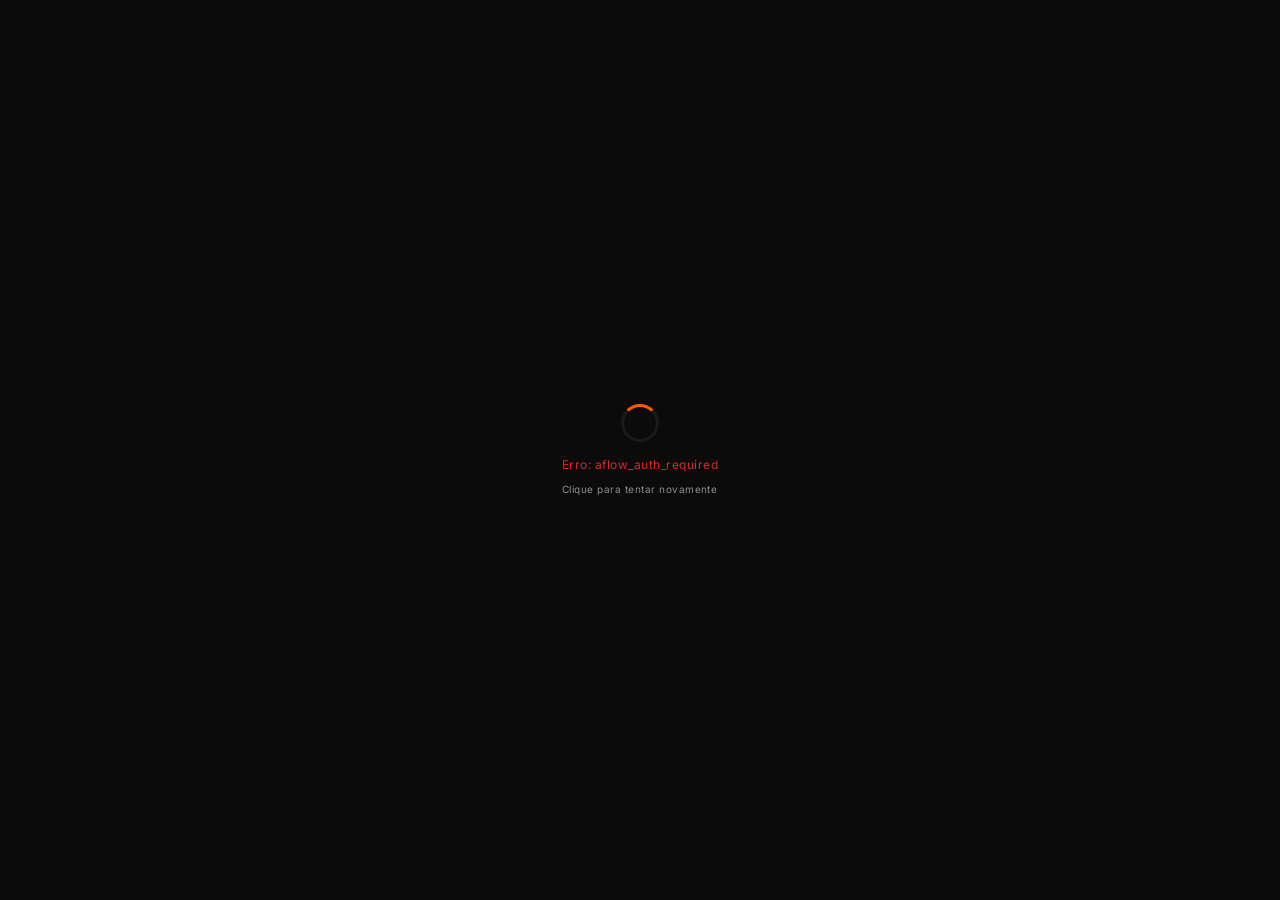
==== commit fcfb57bb: "Add files via upload" ====
--- a/index.html
+++ b/index.html
@@ -3,723 +3,682 @@
 <head>
   <meta charset="UTF-8" />
   <meta name="viewport" content="width=device-width, initial-scale=1.0" />
-  <title>Prime Council · Conselho Executivo para Decisões Estratégicas</title>
-
-  <meta name="description" content="Sessão Executiva Prime para decisores que precisam de clareza estratégica, conselho aplicado e decisão orientada. Entrada por conversa inicial com a Prime." />
-  <link rel="canonical" href="https://primecouncil.com/" />
-  <link rel="alternate" hreflang="pt-BR" href="https://primecouncil.com/" />
-  <meta name="robots" content="index, follow" />
-  <meta name="author" content="Prime Council" />
-  <meta name="theme-color" content="#1A2B3C" />
+  <meta name="robots" content="noindex, nofollow">
+  <meta name="googlebot" content="noindex, nofollow">
+  <title>AFLOR Flow</title>
   <link rel="icon" type="image/png" sizes="32x32" href="assets/favicon-32.png">
   <link rel="icon" type="image/png" sizes="16x16" href="assets/favicon-16.png">
-  <link rel="apple-touch-icon" sizes="180x180" href="assets/apple-touch-icon.png">
-  <meta property="og:type" content="website" />
-  <meta property="og:locale" content="pt_BR" />
-  <meta property="og:title" content="Prime Council · Conselho Executivo para Decisões Estratégicas" />
-  <meta property="og:description" content="Sessão Executiva Prime para decisores que precisam de clareza estratégica, conselho aplicado e decisão orientada. Entrada por conversa inicial com a Prime." />
-  <meta property="og:url" content="https://primecouncil.com/" />
-  <meta property="og:image" content="https://primecouncil.com/assets/og-prime.png">
-  <meta property="og:image:width" content="1200">
-  <meta property="og:image:height" content="630">
-  <meta name="twitter:card" content="summary_large_image" />
-  <meta name="twitter:title" content="Prime Council · Conselho Executivo para Decisões Estratégicas" />
-  <meta name="twitter:description" content="Sessão Executiva Prime para decisores que precisam de clareza estratégica, conselho aplicado e decisão orientada. Entrada por conversa inicial com a Prime." />
-  <meta name="twitter:image" content="https://primecouncil.com/assets/og-prime.png">
-  <meta name="twitter:site" content="@primecouncil" />
-
-  <link rel="preconnect" href="https://fonts.googleapis.com" />
-  <link rel="preconnect" href="https://fonts.gstatic.com" crossorigin />
-  <link rel="preload"
-        href="https://fonts.googleapis.com/css2?family=Cormorant+Garamond:ital,wght@0,400;0,500;0,600;0,700;1,400;1,600&family=DM+Sans:wght@300;400;500;600&display=swap"
-        as="style"
-        onload="this.onload=null;this.rel='stylesheet'">
-  <noscript>
-    <link href="https://fonts.googleapis.com/css2?family=Cormorant+Garamond:ital,wght@0,400;0,500;0,600;0,700;1,400;1,600&family=DM+Sans:wght@300;400;500;600&display=swap"
-          rel="stylesheet">
-  </noscript>
-  <link rel="stylesheet" href="style.css" />
+  <link rel="apple-touch-icon" href="assets/apple-touch-icon.png">
+  <link href="https://fonts.googleapis.com/css2?family=Inter:wght@300;400;500;600;700&family=JetBrains+Mono:wght@400;500;600&display=swap" rel="stylesheet" />
+  <script src="https://cdnjs.cloudflare.com/ajax/libs/Chart.js/4.4.1/chart.umd.min.js"></script>
+  <link rel="stylesheet" href="style.css?v=2.2.1" />
 </head>
 <body>
-
   <!-- ============================================================
-  HEADER FIXO
-  ============================================================ -->
-  <header class="site-header">
-    <div class="site-header-inner">
-
-      <a class="header-brand" href="https://primecouncil.com/">
-        <div class="logo-mark">
-          <img class="brand-icon-img" src="./assets/prime-council-logo-texto-claro-web.webp" alt="Prime Council">
-        </div>
-      </a>
-
-      <nav class="header-nav" aria-label="Navegação principal">
-        <a href="#evento" class="header-nav-link" data-nav="event">Sessão Executiva Prime</a>
-        <span class="h-sep" aria-hidden="true"></span>
-        <a href="#diagnostico" class="header-nav-link" data-nav="irfe">Diagnósticos Prime</a>
-        <span class="h-sep" aria-hidden="true"></span>
-        <a href="#prime-council" class="header-nav-link" data-nav="council">Conselho Executivo</a>
-      </nav>
-
-      <div class="header-ctas">
-        <a href="./contato/"
-           target="_blank"
-           rel="noopener noreferrer"
-           class="btn btn-gold btn-sm"
-           aria-label="Solicitar conversa"
-           data-flow="event-entry"
-           data-entry="cold"
-           data-cta-position="header">
-          <strong>Solicitar conversa →</strong>
+       AFLOR | Loading
+       ============================================================ -->
+  <div id="ld">
+    <div class="ldring"></div>
+    <div id="ld-t">Aguardando…</div>
+  </div>
+
+  <!-- ============================================================
+       AFLOR | Topbar
+       ============================================================ -->
+  <div class="topbar">
+    <div class="brand">
+      <div class="brand-text">
+        <a class="name brand-signature" id="clientName" aria-label="Abrir site da AFLOR em nova aba">
+          <img class="brand-logo" src="assets/logo-aflor-dark.png" alt="AFLOR" />
         </a>
       </div>
-
-    </div>
-  </header>
-
-
-  <main id="main-content" aria-label="Conteúdo principal">
-<!-- ============================================================
-  SEÇÃO 1 · HERO
-  ============================================================ -->
-    <section id="hero" aria-labelledby="hero-heading">
-      <div class="hero-body">
-
-        <h1 id="hero-heading" class="hero-h1">
-          <strong>Sem estrutura de decisão, cada escolha estratégica é uma aposta</strong>
-          <em>A Prime Council estrutura essa decisão</em>
-        </h1>
-
-        <p class="hero-invest">
-          Seus gargalos são decisões sem estrutura?<br />
-          Participe da Sessão Executiva Prime e saia com:
-          problema identificado, decisão tomada e plano de ação pronto para execução imediata.
-        </p>
-
-        <div class="hero-ctas">
-          <a href="./contato/"
-             target="_blank"
-             rel="noopener noreferrer"
-             class="btn btn-gold btn-sm"
-             aria-label="Conversar com a Prime"
-             data-flow="event-entry"
-             data-cta-position="hero-primary">
-            Conversar com a Prime →
-          </a>
-        </div>
-
-        <div class="hero-testdrive">
-          <span class="hero-badge">Mesa com decisores</span>
-          <span class="hero-badge">Entrada validada por especialistas</span>
-          <span class="hero-badge">Discussão com líderes no mesmo nível</span>
-        </div>
-
-        <div class="hero-urgency">
-          <span>Participação avaliada · conversa inicial · próximos passos com a Prime</span>
-        </div>
-
-      </div>
-    </section>
-
-<!-- ============================================================
-       SEÇÃO 2 · PARA QUEM É
-    ============================================================ -->
-    <section id="para-quem" aria-label="Para quem é a Prime Council">
-      <div class="container">
-
-        <div class="section-header">
-          <span class="section-lbl">Público</span>
-          <div class="gold-rule" aria-hidden="true"></div>
-          <h2>Para quem é <em>a Prime Council?</em></h2>
-          <p class="lead">
-            Quem já sabe o que precisa mudar — e está cansado de
-            empurrar o mesmo problema para o mês seguinte.
-          </p>
-        </div>
-
-        <div class="audience-grid">
-          <div class="audience-card">
-            <h3>O Empresário</h3>
-            <p class="audience-situation">Que toma decisões estratégicas e sente o peso de cada escolha</p>
-          </div>
-          <div class="audience-card">
-            <h3>O Executivo</h3>
-            <p class="audience-situation">Com estratégia clara e execução fragmentada</p>
-          </div>
-          <div class="audience-card">
-            <h3>O Líder</h3>
-            <p class="audience-situation">Diante de uma decisão que não pode errar</p>
-          </div>
-        </div>
-
-        <div class="audience-exclusion">
-          <span class="exclusion-label"><strong>Prime Council não é para</strong></span>
-          <p><em>Quem busca inspiração, networking ou mais teoria. O formato é de trabalho — você entra com um problema real e sai com uma decisão estruturada.</em></p>
-        </div>
-
-        <div class="section-cta-wrap">
-          <a href="./contato/"
-            target="_blank"
-            rel="noopener noreferrer"
-            class="btn btn-gold"
-            data-flow="event-entry"
-            data-cta-position="para-quem">
-           Quero conversar com a Prime →
-          </a>
-        </div>
-
-      </div>
-    </section>
-
-<!-- ============================================================
-       SEÇÃO 3 · O PROBLEMA REAL
-    ============================================================ -->
-    <section id="problema" aria-label="O problema real">
-      <div class="container">
-
-        <div class="section-header">
-          <span class="section-lbl">O problema</span>
-          <div class="gold-rule" aria-hidden="true"></div>
-          <h2>
-            Você está tomando decisões importantes<br />
-            <em>sem uma segunda visão estratégica?</em>
-          </h2>
-        </div>
-
-
-        <div class="audience-grid">
-          <div class="audience-card">
-            <h3>A Estrutura</h3>
-            <p class="audience-situation">A maioria das empresas não falha por falta de esforço, falha por decisões não estruturadas</p>
-          </div>
-          <div class="audience-card">
-            <h3>A Estagnação</h3>
-            <p class="audience-situation">Os gargalos que travam sua operação existem há meses, consomem energia, tempo e recursos</p>
-          </div>
-          <div class="audience-card">
-            <h3>Os Riscos</h3>
-            <p class="audience-situation">O risco de decidir sozinho não é o erro — é custo e exposição. Oportunidades não esperam.</p>
-          </div>
-        </div>
-
-        <div class="qp-pivot">
-          <span class="qp-pivot-label">A causa</span>
-          <h2 class="qp-pivot-headline">
-            É decisão tomada sem <em>Conselho Executivo</em>
-          </h2>
-        </div>
-
-        <div class="section-cta-wrap">
-          <a href="./contato/"
-             target="_blank"
-             rel="noopener noreferrer"
-             class="btn btn-gold"
-             data-flow="event-entry"
-             data-cta-position="problema">
-            Entender como a Prime ajuda a resolver →
-          </a>
-        </div>
-
-      </div>
-    </section>
-
-<!-- ============================================================
-       SEÇÃO 4 · DIAGNÓSTICOS PRIME
-    ============================================================ -->
-    <section id="diagnostico" aria-label="Diagnósticos Prime">
-      <div class="container">
-
-        <div class="irfe-outer-label">
-          <span class="section-lbl">Diagnósticos Prime · Inteligência aplicada AFLOR</span>
-          <div class="gold-rule" aria-hidden="true"></div>
-        </div>
-
-        <div class="diagnostico-card">
-
-          <div class="irfe-headline">
-            <h2>Leituras executivas para <em>decisões inteligentes</em></h2>
-            <p>
-              Explore os Diagnósticos Prime de forma independente ou complementar. Gratuitos e rápidos, eles organizam uma leitura inicial do cenário e indicam os pontos que merecem aprofundamento.
-            </p>
-          </div>
-
-          <div class="diagnosticos-grid">
-            <div class="diagnostico-option-card">
-              <h3>Diagnóstico Financeiro Prime</h3>
-              <p class="diagnostico-option-question">Onde a estrutura financeira da empresa está mais exposta?</p>
-              <p class="diagnostico-option-desc">Avalia ciclo de caixa, margem, inadimplência, alavancagem e capacidade de sustentação operacional para identificar riscos que podem pressionar o caixa e comprometer decisões futuras.</p>
-              <div class="irfe-info-box irfe-outputs">
-                <span class="irfe-outputs-label">O diagnóstico apresenta</span>
-                <ul class="irfe-output-list">
-                  <li><span class="irfe-output-icon" aria-hidden="true">◈</span><span>Leitura consolidada em 5 dimensões financeiras</span></li>
-                  <li><span class="irfe-output-icon" aria-hidden="true">◈</span><span>Pontos de atenção que podem pressionar caixa e operação</span></li>
-                  <li><span class="irfe-output-icon" aria-hidden="true">◈</span><span>Prioridades iniciais para orientar os próximos passos</span></li>
-                </ul>
-              </div>
-              <div class="irfe-entry-cta diagnostico-option-cta">
-                <a href="./irfe/"
-                   target="_blank"
-                   rel="noopener noreferrer"
-                   class="btn btn-primary btn-lg"
-                   data-flow="diagnostic"
-                   data-cta-position="diagnostico-financeiro">
-                  Iniciar diagnóstico financeiro →
-                </a>
-                <div class="diagnostico-cta-meta">Resultado imediato · Gratuito</div>
-              </div>
+    </div>
+
+    <div class="topbar-search sbox">
+      <svg xmlns="http://www.w3.org/2000/svg" width="12" height="12" fill="none" viewBox="0 0 24 24" stroke="#8E8E93" stroke-width="2"><circle cx="11" cy="11" r="8"/><path d="m21 21-4.35-4.35"/></svg>
+      <input type="text" id="fQ" placeholder="Buscar empresa ou contato…" autocomplete="off" />
+      <button class="search-clear" id="clearSearch" type="button" aria-label="Limpar busca">×</button>
+    </div>
+
+    <div class="topbar-actions">
+      <button class="qa topbar-action" id="btnR" onclick="loadData()"><svg xmlns="http://www.w3.org/2000/svg" width="12" height="12" fill="none" viewBox="0 0 24 24" stroke="currentColor" stroke-width="2.5"><path d="M3 12a9 9 0 0 1 9-9 9.75 9.75 0 0 1 6.74 2.74L21 8"/><path d="M21 3v5h-5"/><path d="M21 12a9 9 0 0 1-9 9 9.75 9.75 0 0 1-6.74-2.74L3 16"/><path d="M8 16H3v5"/></svg>Atualizar</button>
+      <button class="qa topbar-action" id="flowHelpOpen" type="button" aria-haspopup="dialog" aria-controls="flowHelpModal"><svg xmlns="http://www.w3.org/2000/svg" width="12" height="12" fill="none" viewBox="0 0 24 24" stroke="currentColor" stroke-width="2"><circle cx="12" cy="12" r="9"/><path d="M9.5 9a2.5 2.5 0 1 1 4.3 1.7c-1.3 1.2-1.8 1.7-1.8 3.3"/><path d="M12 17h.01"/></svg>Ajuda</button>
+    </div>
+
+    <div class="aflor-wordmark" aria-hidden="true"></div>
+  </div>
+
+  <div id="module-crm">
+    <!-- ============================================================
+         AFLOR | Quickbar
+         ============================================================ -->
+    <div class="qbar">
+      <button class="qbar-toggle" id="qbarToggle" type="button" aria-label="Recolher navegação" aria-expanded="true"><span aria-hidden="true">‹</span></button>
+      <div class="qbar-left">
+        <div class="view-switch" aria-label="Modo de visualização">
+          <button class="view-tab is-active" type="button" data-view-mode="commercial" title="Oportunidades"><svg class="qbar-item-icon" xmlns="http://www.w3.org/2000/svg" fill="none" viewBox="0 0 24 24" stroke="currentColor" stroke-width="2"><rect x="3" y="4" width="5" height="16" rx="1"/><rect x="10" y="4" width="5" height="10" rx="1"/><rect x="17" y="4" width="4" height="13" rx="1"/></svg>Oportunidades</button>
+          <button class="view-tab" type="button" data-view-mode="operational" title="Base Operacional"><svg class="qbar-item-icon" xmlns="http://www.w3.org/2000/svg" fill="none" viewBox="0 0 24 24" stroke="currentColor" stroke-width="2"><ellipse cx="12" cy="5" rx="8" ry="3"/><path d="M4 5v7c0 1.7 3.6 3 8 3s8-1.3 8-3V5"/><path d="M4 12v7c0 1.7 3.6 3 8 3s8-1.3 8-3v-7"/></svg>Base Operacional</button>
+          <button class="view-tab" type="button" data-view-mode="intelligence" data-additional-module="diagnostics" title="Diagnósticos"><svg class="qbar-item-icon" xmlns="http://www.w3.org/2000/svg" fill="none" viewBox="0 0 24 24" stroke="currentColor" stroke-width="2"><path d="M4 19V9"/><path d="M10 19V5"/><path d="M16 19v-8"/><path d="M22 19H2"/></svg>Diagnósticos</button>
+          <button class="qa qa-sheet qa-neutral" id="aflowIaGeneral" type="button" title="IA Flow" aria-label="Abrir IA Flow com o contexto geral da plataforma">
+            <svg class="qbar-item-icon" xmlns="http://www.w3.org/2000/svg" fill="none" viewBox="0 0 24 24" stroke="currentColor" stroke-width="2"><path d="m12 3 1.8 7.2L21 12l-7.2 1.8L12 21l-1.8-7.2L3 12l7.2-1.8L12 3Z"/></svg>IA Flow
+          </button>
+        </div>
+
+        <div class="qbar-divider" aria-hidden="true"></div>
+
+        <div class="ktools">
+          <div class="qbar-period" title="Período">
+            <svg class="qbar-period-icon" xmlns="http://www.w3.org/2000/svg" fill="none" viewBox="0 0 24 24" stroke="currentColor" stroke-width="2"><rect x="3" y="5" width="18" height="16" rx="2"/><path d="M8 3v4M16 3v4M3 10h18"/></svg>
+          <select id="kPeriod" title="Período">
+            <option value="all" selected>Todo o período</option>
+            <option value="month">Mês atual</option>
+            <option value="quarter">Últimos 90 dias</option>
+            <option value="year">Ano atual</option>
+          </select>
+          </div>
+          <div class="qbar-filter multiselect-filter" title="Prioridade" data-filter-id="fPr">
+            <svg class="qbar-item-icon" xmlns="http://www.w3.org/2000/svg" fill="none" viewBox="0 0 24 24" stroke="currentColor" stroke-width="2"><path d="M6 21V4M6 5h11l-2 4 2 4H6"/></svg>
+            <button class="multiselect-trigger" type="button" aria-expanded="false"><span>Prioridade</span><b aria-hidden="true">⌄</b></button>
+            <div class="multiselect-menu" hidden><label><input type="checkbox" value="CRÍTICO" />Crítico</label><label><input type="checkbox" value="ALTA" />Alta</label><label><input type="checkbox" value="MÉDIA" />Média</label><label><input type="checkbox" value="BAIXA" />Baixa</label></div>
+            <input type="hidden" id="fPr" value="" />
+          </div>
+          <div class="qbar-filter multiselect-filter" title="Próxima Ação" data-filter-id="fAc">
+            <svg class="qbar-item-icon" xmlns="http://www.w3.org/2000/svg" fill="none" viewBox="0 0 24 24" stroke="currentColor" stroke-width="2"><path d="M22 16.92v3a2 2 0 0 1-2.18 2 19.79 19.79 0 0 1-8.63-3.07 19.5 19.5 0 0 1-6-6A19.79 19.79 0 0 1 2.11 4.18 2 2 0 0 1 4.11 2h3a2 2 0 0 1 2 1.72c.12.9.33 1.78.62 2.62a2 2 0 0 1-.45 2.11L8.01 9.72a16 16 0 0 0 6 6l1.27-1.27a2 2 0 0 1 2.11-.45c.84.29 1.72.5 2.62.62A2 2 0 0 1 22 16.92Z"/></svg>
+            <button class="multiselect-trigger" type="button" aria-expanded="false"><span>Próxima Ação</span><b aria-hidden="true">⌄</b></button>
+            <div class="multiselect-menu" hidden><label><input type="checkbox" value="FOLLOW" />Fazer Follow-up</label><label><input type="checkbox" value="AGUARDAR" />Aguardar</label><label><input type="checkbox" value="REVISITAR" />Revisitar</label></div>
+            <input type="hidden" id="fAc" value="" />
+          </div>
+          <div class="qbar-filter multiselect-filter" title="Status" data-filter-id="fStatus">
+            <svg class="qbar-item-icon" xmlns="http://www.w3.org/2000/svg" fill="none" viewBox="0 0 24 24" stroke="currentColor" stroke-width="2"><rect x="5" y="4" width="14" height="17" rx="2"/><path d="M9 4v3h6V4M8 12l2 2 4-4M8 17h7"/></svg>
+            <button class="multiselect-trigger" type="button" aria-expanded="false"><span>Status</span><b aria-hidden="true">⌄</b></button>
+            <div class="multiselect-menu" hidden></div>
+            <input type="hidden" id="fStatus" value="" />
+          </div>
+        </div>
+        <div class="qbar-divider" aria-hidden="true"></div>
+      </div>
+
+      <div class="qbar-right">
+        <button class="qa qa-sheet qa-neutral" type="button" onclick="openCadencia()" title="Cadência Comercial"><svg class="qbar-item-icon" xmlns="http://www.w3.org/2000/svg" fill="none" viewBox="0 0 24 24" stroke="currentColor" stroke-width="2"><path d="M20 11a8 8 0 0 0-14.7-4L3 10"/><path d="M3 5v5h5M4 13a8 8 0 0 0 14.7 4L21 14"/><path d="M21 19v-5h-5"/></svg>Cadência Comercial</button>
+
+        <button class="qa qa-form" type="button" onclick="openNewRecord()" title="Novo Registro">
+          <svg class="qbar-item-icon" xmlns="http://www.w3.org/2000/svg" width="12" height="12" fill="none" viewBox="0 0 24 24" stroke="currentColor" stroke-width="2.5"><line x1="12" y1="5" x2="12" y2="19"/><line x1="5" y1="12" x2="19" y2="12"/></svg>
+          Novo Registro
+        </button>
+        <a class="qa qa-sheet qa-neutral" id="baseSheetAction" target="_blank" rel="noopener noreferrer" title="Importar base" hidden>
+          <svg class="qbar-item-icon" xmlns="http://www.w3.org/2000/svg" fill="none" viewBox="0 0 24 24" stroke="currentColor" stroke-width="2"><rect x="5" y="3" width="14" height="18" rx="2"/><path d="M9 8h6M9 12h6M9 16h4"/></svg>Importar base
+        </a>
+        <a class="qa qa-sheet qa-neutral" id="aflorSupportAction" target="_blank" rel="noopener noreferrer" title="Suporte AFLOR" hidden>
+          <svg class="qbar-item-icon" xmlns="http://www.w3.org/2000/svg" fill="none" viewBox="0 0 24 24" stroke="currentColor" stroke-width="2"><path d="M4 12a8 8 0 0 1 16 0v5a2 2 0 0 1-2 2h-2v-6h4M4 13h4v6H6a2 2 0 0 1-2-2v-5Z"/><path d="M16 19c0 1.1-.9 2-2 2h-2"/></svg>Suporte AFLOR
+        </a>
+      </div>
+      <div class="qbar-divider qbar-footer-divider" aria-hidden="true"></div>
+    </div>
+
+    <!-- ============================================================
+         AFLOR | Content
+         ============================================================ -->
+    <div class="content">
+      <div class="krow view-commercial">
+        <div class="kcard ko kurgent">
+          <div class="k-accent"></div>
+          <div class="k-top"><span class="k-badge"><svg aria-hidden="true" fill="none" viewBox="0 0 24 24" stroke="currentColor" stroke-width="2"><circle cx="12" cy="12" r="8"/><path d="M12 8v4l3 2"/></svg>Follow-ups</span></div>
+          <div class="k-val" id="kF">—</div>
+          <div class="k-lbl" id="kBadge3">Pendentes</div>
+        </div>
+
+        <div class="kcard kg kperf">
+          <div class="k-accent"></div>
+          <div class="k-top"><span class="k-badge"><svg aria-hidden="true" fill="none" viewBox="0 0 24 24" stroke="currentColor" stroke-width="2"><path d="M6 3h9l3 3v15H6z"/><path d="M15 3v4h4M9 12h6M9 16h6"/></svg>Valor em Proposta</span></div>
+          <div class="k-val" id="kPipeline">—</div>
+          <div class="k-lbl" id="kBadge1">—</div>
+        </div>
+
+        <div class="kcard kr kurgent">
+          <div class="k-accent"></div>
+          <div class="k-top"><span class="k-badge"><svg aria-hidden="true" fill="none" viewBox="0 0 24 24" stroke="currentColor" stroke-width="2"><path d="M4 5h16v11H9l-5 4z"/><path d="M8 10h8"/></svg>Interações</span></div>
+          <div class="k-val" id="kVencidos">—</div>
+          <div class="k-lbl" id="kBadgeVencidos">Total</div>
+        </div>
+
+        <div class="kcard kg kperf">
+          <div class="k-accent"></div>
+          <div class="k-top"><span class="k-badge"><svg aria-hidden="true" fill="none" viewBox="0 0 24 24" stroke="currentColor" stroke-width="2"><circle cx="12" cy="12" r="8"/><circle cx="12" cy="12" r="3"/><path d="M12 4V2M20 12h2M12 20v2M4 12H2"/></svg>Conversão</span></div>
+          <div class="k-val" id="kT">—</div>
+          <div class="k-lbl" id="kBadgeConv">—</div>
+        </div>
+
+      </div>
+
+      <div class="krow view-operational is-hidden">
+        <div class="kcard kb kperf">
+          <div class="k-accent"></div>
+          <div class="k-top"><span class="k-badge"><svg aria-hidden="true" fill="none" viewBox="0 0 24 24" stroke="currentColor" stroke-width="2"><rect x="4" y="7" width="16" height="12" rx="2"/><path d="M9 7V5h6v2M4 12h16"/></svg>Contratos Ativos</span></div>
+          <div class="k-val" id="kContratos">—</div>
+          <div class="k-lbl" id="kBadgeContratos">—</div>
+        </div>
+
+        <div class="kcard kr kperf">
+          <div class="k-accent"></div>
+          <div class="k-top"><span class="k-badge"><svg aria-hidden="true" fill="none" viewBox="0 0 24 24" stroke="currentColor" stroke-width="2"><rect x="3" y="6" width="18" height="12" rx="2"/><circle cx="12" cy="12" r="2"/><path d="M7 10h1M16 14h1"/></svg>Receita Pontual</span></div>
+          <div class="k-val" id="kReceita">—</div>
+          <div class="k-lbl" id="kBadge2">—</div>
+        </div>
+
+        <div class="kcard kcard-chart kb">
+          <div class="k-accent"></div>
+          <div class="k-top"><span class="k-badge"><svg aria-hidden="true" fill="none" viewBox="0 0 24 24" stroke="currentColor" stroke-width="2"><path d="M5 19V10M12 19V5M19 19v-7"/></svg>Status</span></div>
+          <div class="cw"><canvas id="cS"></canvas></div>
+        </div>
+
+        <div class="kcard kcard-chart ko">
+          <div class="k-accent"></div>
+          <div class="k-top"><span class="k-badge"><svg aria-hidden="true" fill="none" viewBox="0 0 24 24" stroke="currentColor" stroke-width="2"><path d="M6 21V4M6 5h11l-2 4 2 4H6"/></svg>Prioridade</span></div>
+          <div class="cw"><canvas id="cP"></canvas></div>
+        </div>
+      </div>
+
+      <div class="mfunnel view-commercial" aria-label="Micro Funil AFLOR">
+        <div class="mfunnel-head">
+          <div>
+            <div class="ph-title"><img class="aflor-leaf-mark" src="assets/favicon-32.png" alt="AFLOR" /><span class="view-title">AFLOR FLOW</span></div>
+            <span class="view-context" id="commercialContext">— registros · —:—</span>
+          </div>
+        </div>
+        <div class="mfunnel-grid" id="microFunnel"></div>
+      </div>
+
+
+<template id="flowModulesView"></template>
+      <div class="tpanel view-operational is-hidden">
+        <div class="tpanel-hdr">
+          <div class="ph-title"><img class="aflor-leaf-mark" src="assets/favicon-32.png" alt="AFLOR" /><span class="view-title">AFLOR FLOW</span></div>
+          <span class="view-context" id="operationalContext">— registros · —:—</span>
+        </div>
+
+        <div class="tscroll">
+          <table>
+            <thead>
+              <tr>
+                <th onclick="srt('empresa')">Empresa ↕</th>
+                <th>Nome</th>
+                <th onclick="srt('statusb')">Status ↕</th>
+                <th onclick="srt('valorProposta')">Proposta ↕</th>
+                <th>Início</th>
+                <th>Retenção</th>
+              </tr>
+            </thead>
+            <tbody id="tb"></tbody>
+          </table>
+        </div>
+      </div>
+    </div>
+  </div>
+
+  <!-- ============================================================
+       AFLOR | Footer
+       ============================================================ -->
+  <div class="footer">
+    <span><a href="https://aflorsa.com.br/" target="_blank" rel="noopener noreferrer">AFLOR Flow</a> · Simples na operação. Poderoso na entrega.</span>
+  </div>
+
+  <!-- ============================================================
+       AFLOR | Modal
+       ============================================================ -->
+  <div class="msk" id="msk" onclick="if(event.target===this)cm()">
+    <div class="mbox" id="mbox">
+      <div class="mhdr">
+        <button class="mclose" onclick="cm()">✕</button>
+        <div class="m-headline">
+          <div class="m-emp" id="mEmp">—</div>
+          <div class="m-sub" id="mSub">—</div>
+          <div class="m-secondary-chips" id="mQuick"></div>
+        </div>
+      </div>
+
+      <div class="mbody">
+        <div id="_reuniaoNote"></div>
+
+        <div class="msec">Relacionamento</div>
+        <div class="mgrid">
+          <div class="mfield"><label>Última Interação</label><input class="efield" type="text" id="eUltima" name="ultima_interacao_em" placeholder="dd/mm/aa" inputmode="numeric" maxlength="8" /></div>
+          <div class="mfield"><label>Telefone / WhatsApp</label><input class="efield" type="tel" id="eCelular" placeholder="Ex: (19) 99999-0000" /></div>
+          <div class="mfield"><label>E-mail</label><input class="efield" type="email" id="eEmail" placeholder="email@empresa.com" /></div>
+        </div>
+        <button class="edit-identity-toggle" id="editIdentityToggle" type="button" aria-expanded="false" aria-controls="editIdentityFields">
+          <span>Editar identificação e localização</span>
+          <svg aria-hidden="true" viewBox="0 0 24 24" fill="none" stroke="currentColor" stroke-width="2"><path d="m6 9 6 6 6-6"/></svg>
+        </button>
+        <div id="editIdentityFields" hidden>
+          <div class="mgrid mgrid-edit-identification">
+            <div class="mfield"><label>Nome completo</label><input class="efield" type="text" id="eNomeCompleto" /></div>
+            <div class="mfield"><label>Empresa</label><input class="efield" type="text" id="eEmpresa" /></div>
+            <div class="mfield"><label>Posição na empresa</label><select class="efield esel" id="eCargo" name="cargo"></select></div>
+            <div class="mfield"><label>Endereço</label><input class="efield" type="text" id="eEndereco" name="endereco" /></div>
+            <div class="mfield"><label>Cidade</label><input class="efield" type="text" id="eCidade" name="cidade" /></div>
+            <div class="mfield"><label>UF</label><input class="efield" type="text" id="eUf" name="uf" maxlength="2" /></div>
+          </div>
+        </div>
+
+        <div class="msec msec-business">
+          <span id="businessSelectorField" hidden>
+            <span class="business-selector-state" id="businessSelectorState"></span>
+            <select class="efield esel business-selector" id="eNegocioAtivo" aria-label="Selecionar oportunidade" hidden></select>
+          </span>
+          <button class="chip cS msec-note" id="businessDraftToggle" type="button" aria-pressed="false">+ Nova oportunidade</button>
+        </div>
+        <div class="mgrid mgrid-business">
+          <div class="mfield">
+            <label>Estágio comercial</label>
+            <select class="efield esel" id="eStatus" name="status">
+              <option value="">Selecione</option>
+            </select>
+          </div>
+          <div class="mfield">
+            <label for="eCategoria">Categoria</label>
+            <select class="efield esel" id="eCategoria" name="categoria">
+              <option value="">Selecione</option>
+            </select>
+          </div>
+          <div class="mfield">
+            <label for="eProdutoServico">Produto / Serviço</label>
+            <div class="business-product-dropdown is-disabled" id="eProdutoServico" data-serialized-value="">
+              <button class="efield esel business-product-trigger" id="eProdutoServicoTrigger" type="button" disabled aria-expanded="false">Selecione a categoria</button>
+              <div class="business-product-menu" id="eProdutoServicoMenu" aria-label="Produto ou Serviço"></div>
             </div>
-
-            <div class="diagnostico-option-card">
-              <h3>Diagnóstico Comercial Prime</h3>
-              <p class="diagnostico-option-question">O que hoje limita a geração, a conversão e a recorrência comercial?</p>
-              <p class="diagnostico-option-desc">Avalia direcionamento comercial, prospecção, portfólio, conversão, carteira, relacionamento e gestão para identificar os gargalos que reduzem a previsibilidade do crescimento.</p>
-              <div class="irfe-info-box irfe-outputs">
-                <span class="irfe-outputs-label">O diagnóstico apresenta</span>
-                <ul class="irfe-output-list">
-                  <li><span class="irfe-output-icon" aria-hidden="true">◈</span><span>Leitura consolidada em 5 dimensões comerciais</span></li>
-                  <li><span class="irfe-output-icon" aria-hidden="true">◈</span><span>Gargalos na geração, conversão e recorrência de oportunidades</span></li>
-                  <li><span class="irfe-output-icon" aria-hidden="true">◈</span><span>Prioridades para estruturar o crescimento</span></li>
-                </ul>
-              </div>
-              <div class="irfe-entry-cta diagnostico-option-cta">
-                <a href="./comercial/"
-                   target="_blank"
-                   rel="noopener noreferrer"
-                   class="btn btn-primary btn-lg"
-                   data-flow="diagnostic"
-                   data-cta-position="diagnostico-comercial">
-                  Iniciar diagnóstico comercial →
-                </a>
-                <div class="diagnostico-cta-meta">Resultado imediato · Gratuito</div>
-              </div>
-            </div>
-          </div>
-
-          <p class="diagnostico-section-note">Os Diagnósticos Prime organizam o cenário e direcionam os próximos passos. A decisão avança com a Prime.</p>
-
-        </div>
-
-      </div>
-    </section>
-
-<!-- ============================================================
-       SEÇÃO 5 · CONSELHO EXECUTIVO PRIME
-    ============================================================ -->
-    <section id="prime-council" aria-label="Prime Council — camada premium do ecossistema">
-      <div class="pc-bg-accent"></div>
-      <div class="container">
-
-        <div class="pc-header">
-          <span class="pc-label">Camada premium do ecossistema</span>
-          <h2 class="pc-headline">
-            Conselho Executivo com decisões <em>estruturadas e acompanhamento contínuo</em>
-          </h2>
-          <p class="pc-subhead">
-            Diagnóstico do problema, definição de prioridades e acompanhamento contínuo das decisões.
-          </p>
-        </div>
-
-        <p class="pc-pillars-label">Os quatro pilares do Conselho Executivo</p>
-        <div class="pc-pillars">
-          <div class="pc-pillar">
-            <span class="pc-pillar-num">01</span>
-            <h3 class="pc-pillar-title">Estrutura Financeira</h3>
-            <p class="pc-pillar-desc">Ciclo de caixa, margem e exposição a risco mapeados com precisão.</p>
-          </div>
-          <div class="pc-pillar">
-            <span class="pc-pillar-num">02</span>
-            <h3 class="pc-pillar-title">Direcionamento Estratégico</h3>
-            <p class="pc-pillar-desc">Prioridades claras e decisões estruturadas com critério — não por intuição.</p>
-          </div>
-          <div class="pc-pillar">
-            <span class="pc-pillar-num">03</span>
-            <h3 class="pc-pillar-title">Organização do Crescimento</h3>
-            <p class="pc-pillar-desc">Estrutura antes da escala, processo antes da expansão, previsibilidade antes do volume.</p>
-          </div>
-          <div class="pc-pillar">
-            <span class="pc-pillar-num">04</span>
-            <h3 class="pc-pillar-title">Redução de Risco</h3>
-            <p class="pc-pillar-desc">Identificação de gargalos que drenam energia, tempo e caixa.</p>
-          </div>
-        </div>
-
-        <div class="section-header">
-          <span class="section-lbl">Decisões tomadas. Não opiniões.</span>
-          <div class="gold-rule" aria-hidden="true"></div>
-          <h2>Resultados <em>concretos</em></h2>
-        </div>
-
-        <div class="entregaveis-grid">
-          <div class="entregavel-card">
-            <div class="entregavel-num">1</div>
-            <span class="entregavel-tag">Diagnósticos Prime</span>
-            <h3>Leitura inicial do cenário</h3>
-            <p class="entregavel-impact">→ Você identifica os principais pontos de atenção e as decisões que precisam ser aprofundadas.</p>
-          </div>
-          <div class="entregavel-card">
-            <div class="entregavel-num">2</div>
-            <span class="entregavel-tag">Estratégia · Conselho Executivo</span>
-            <h3>Protocolo de Decisão Estruturada</h3>
-            <p class="entregavel-impact">→ Aplicável na próxima decisão que você está adiando. Critério no lugar de intuição.</p>
-          </div>
-          <div class="entregavel-card">
-            <div class="entregavel-num">3</div>
-            <span class="entregavel-tag">Plano · Execução</span>
-            <h3>Direcionamento de Próximos Passos</h3>
-            <p class="entregavel-impact">→ Você sai com a decisão tomada e os próximos passos definidos para execução.</p>
-          </div>
-          <div class="entregavel-card">
-            <div class="entregavel-num">4</div>
-            <span class="entregavel-tag">Acompanhamento · Prime Council</span>
-            <h3>Conselho Executivo Contínuo</h3>
-            <p class="entregavel-impact">→ Estrutura de decisão recorrente. Não é um evento isolado. É uma experiência de entrada para um ambiente permanente de governança.</p>
-          </div>
-        </div>
-
-        <div class="pc-access">
-          <div class="pc-access-text">
-            <h3>Como entrar no Conselho Executivo</h3>
-            <p>
-              O processo pode começar pelos Diagnósticos Prime. A leitura inicial organiza o cenário e direciona o melhor caminho para avançar com a Prime.
-            </p>
-          </div>
-          <div class="pc-access-ctas">
-            <a href="./contato/"
-               target="_blank"
-               rel="noopener noreferrer"
-               class="btn btn-gold btn-lg"
-               data-flow="event-entry"
-               data-cta-position="prime-council-access-primary">
-              Avançar com a Prime
-            </a>
-            <a href="#diagnostico"
-               class="btn btn-primary btn-sm"
-               data-flow="diagnostic"
-               data-cta-position="prime-council-access-secondary">
-              Explorar diagnósticos →
-            </a>
-          </div>
-        </div>
-
-      </div>
-    </section>
-
-<!-- ============================================================
-       SEÇÃO 6 · PROVAS / RELATOS
-    ============================================================ -->
-    <section id="prova" aria-label="Prova social e facilitador">
-      <div class="container">
-
-        <div class="section-header">
-          <span class="section-lbl">Quem já passou pelo método</span>
-          <div class="gold-rule" aria-hidden="true"></div>
-          <h2>Resultados <em>reais</em></h2>
-          <p class="lead">
-            O que muda quando você para de decidir por intuição e começa a decidir por estrutura.
-          </p>
-        </div>
-
-        <div class="prova-grid">
-
-          <div class="depoimento-card">
-            <div class="depoimento-text">
-              "Resultados rápidos e totalmente aplicáveis no dia a dia. A melhora nos níveis pessoais e
-               profissionais foi notória, inclusive percebida por parceiros de trabalho e família. Superação
-               e organização foram os pontos mais marcantes. Recomendo com total segurança."
-            </div>
-            <div class="depoimento-footer">
-              <div class="depoimento-author">
-                <strong>Fabricio Aquino</strong>
-                <span>Gestor Administrativo e Financeiro · Professor · Mestre em Controladoria</span>
-              </div>
-            </div>
-          </div>
-
-          <div class="depoimento-card">
-            <div class="depoimento-text">
-              "Foi o melhor processo que participei. Agregou diretamente à minha
-              carreira e venho aplicando constantemente na empresa. Indiquei para
-              outros profissionais que também passaram a utilizar e seguem obtendo
-              resultados consistentes."
-            </div>
-            <div class="depoimento-footer">
-              <div class="depoimento-author">
-                <strong>Alexandre Ferretti</strong>
-                <span>Sócio · YAROK Auditoria e Consultoria</span>
-              </div>
-            </div>
-          </div>
-
-          <div class="depoimento-card">
-            <div class="depoimento-text">
-              "Após poucas sessões, os resultados na vida profissional e pessoal já
-              eram notáveis. Conceitos e ferramentas que utilizo até hoje, com impacto
-              direto na minha atuação. Experiência alinhada às necessidades e com aplicação real."
-            </div>
-            <div class="depoimento-footer">
-              <div class="depoimento-author">
-                <strong>Alexandre Soares</strong>
-                <span>Head de Projetos · Akaer Group</span>
-              </div>
-            </div>
-          </div>
-
-          <div class="depoimento-card">
-            <div class="depoimento-text">
-              "Profissional assertivo, com forte capacidade de desenvolver líderes. As mentorias
-               e estratégias contribuíram diretamente para minha evolução como profissional e gestor.
-               Um dos melhores com quem já trabalhei."
-            </div>
-            <div class="depoimento-footer">
-              <div class="depoimento-author">
-                <strong>Tamilson de Barros</strong>
-                <span>Gerente de Demanda · Indústria Farmacêutica</span>
-              </div>
-            </div>
-          </div>
-
-        </div>
-
-          <p class="lead prova-method-note">
-           Esses resultados não acontecem por acaso. Existe método por trás de cada decisão aplicada.
-          </p>
-
-        <div class="facilitador-grid">
-
-          <div class="facilitador-avatar">
-            <img
-              src="./assets/orozimbo.jpeg"
-              alt="Orozimbo Neto — Prime Council"
-              class="facilitador-foto"
-              loading="lazy"
-              decoding="async"
-            />
-          </div>
-
-          <div class="facilitador-body">
-            <span class="section-lbl">Quem conduz o Conselho Executivo</span>
-
-            <h2 class="facilitador-name">OROZIMBO BORGES</h2>
-
-            <p class="facilitador-role">Fundador · Prime Council</p>
-
-            <p class="facilitador-impact">Atuação direta em decisões com impacto financeiro relevante em caixa, margem e operação.</p>
-
-            <p class="facilitador-bio">
-              Executivo e consultor com atuação direta em empresas de médias e grandes operações. Formação em Administração pela Faculdade Oswaldo Cruz e em Administração, Propaganda e Marketing pela ESPM. Certificado em Executive e Master Coach pela Sociedade Brasileira de Coaching.
-            </p>
-            <p class="facilitador-bio">
-              Experiência de campo com decisores em empresas de setores distintos — indústria, logística, farmacêutico e tecnologia. O método Prime Council é construído sobre essa prática executiva acumulada, não sobre teoria de sala de aula.
-            </p>
-            <div class="facilitador-credentials">
-              <span class="cred-tag cred-tag--co">Johnson &amp; Johnson</span>
-              <span class="cred-tag cred-tag--co">Merck Sharp &amp; Dohme</span>
-              <span class="cred-tag cred-tag--co">Grupo Fiat</span>
-              <span class="cred-tag cred-tag--co">Quimicam</span>
-              <span class="cred-tag cred-tag--co">Accurate <em>Software</em></span>
-              <span class="cred-tag cred-tag--co">Rac Logística</span>
-              <span class="cred-tag cred-tag--co">BNI</span>
-            </div>
-          </div>
-
-        </div>
-</div>
-    </section>
-
-<!-- ============================================================
-       SEÇÃO 7 · EVENTO — Sessão Executiva Prime
-    ============================================================ -->
-    <section id="evento" aria-label="Sessão Executiva Prime">
-      <div class="container">
-
-        <div class="section-header">
-          <span class="section-lbl">Porta de entrada · Experiência Prime</span>
-          <div class="gold-rule" aria-hidden="true"></div>
-          <h2 class="inv">Sessão Executiva <em>Prime</em></h2>
-          <p class="lead inv">Um dia de conselho aplicado ao seu cenário real. Você não participa para entender — você participa para decidir. A conversa inicial com a Prime organiza o melhor caminho para essa sessão.</p>
-        </div>
-
-          <div class="pc-pillars">
-          <div class="pc-pillar">
-            <span class="pc-pillar-num">01</span>
-            <h3 class="pc-pillar-title">Leitura do cenário</h3>
-            <p class="pc-pillar-desc">→ Leitura executiva inicial aplicada ao contexto real da empresa</p>
-          </div>
-          <div class="pc-pillar">
-            <span class="pc-pillar-num">02</span>
-            <h3 class="pc-pillar-title">Gargalo identificado</h3>
-            <p class="pc-pillar-desc">→ O ponto exato que está travando resultado, isolado com precisão</p>
-          </div>
-          <div class="pc-pillar">
-            <span class="pc-pillar-num">03</span>
-            <h3 class="pc-pillar-title">Discussão com decisores</h3>
-            <p class="pc-pillar-desc">→ Visão estratégica cruzada com outros líderes no mesmo nível</p>
-          </div>
-          <div class="pc-pillar">
-            <span class="pc-pillar-num">04</span>
-            <h3 class="pc-pillar-title">Decisão tomada</h3>
-            <p class="pc-pillar-desc">→ Direcionamento e estratégia prontos para implementação</p>
-          </div>
-        </div>
-
-        <p class="event-value-note event-card-val--gold">
-          <strong>Cada dia sem decisão tem um custo real. Na sessão, você elimina caminhos errados e define o próximo movimento.</strong>
-        </p>
-
-        <div class="event-grid">
-          <div class="event-card event-card--invest">
-            <div class="event-card-lbl">Conversa inicial</div>
-            <div class="event-card-val event-card-val--gold">Com a Prime</div>
-            <div class="event-card-sub">Momento, desafios e próximos passos</div>
-            
-          </div>
-          <div class="event-card">
-            <div class="event-card-lbl">Método</div>
-            <div class="event-card-val">Conselho aplicado</div>
-            <div class="event-card-sub">Leitura crítica, discussão e decisão orientada</div>
-          </div>
-          <div class="event-card">
-            <div class="event-card-lbl">SESSÃO EXECUTIVA</div>
-            <div class="event-card-val">Mesa executiva Prime</div>
-            <div class="event-card-sub">8h aplicadas ao seu cenário</div>
-          </div>
-          <div class="event-card">
-            <div class="event-card-lbl">ACESSO</div>
-            <div class="event-card-val event-card-val--gold">Participação selecionada</div>
-            <div class="event-card-sub">Decisores em ambiente reservado</div>
-          </div>
-        </div>
-
-        <div class="facilitador-credentials">
-              <span class="cred-tag cred-tag--co"><strong>Diagnósticos Prime →</strong></span>
-              <span class="cred-tag cred-tag--co"><strong>Sessão Executiva Prime →</strong></span>
-              <span class="cred-tag cred-tag--co"><strong>Conselho Executivo contínuo</strong></span>
-          </div>
-
-      <div class="cta-final-single">
-        <a href="./contato/"
-           target="_blank"
-           rel="noopener noreferrer"
-           class="btn btn-gold btn-lg"
-           data-flow="event-entry"
-           data-cta-position="evento">
-          Conversar com a Prime →
-        </a>
-      </div>
-
-      </div>
-
-    </section>
-
-    <!-- ============================================================
-       SEÇÃO 8 · CTA FINAL
-    ============================================================ -->
-    <section id="cta-final" aria-label="Próximo passo Prime Council">
-      <div class="container">
-        <div class="cta-box cta-box-final">
-          <span class="section-lbl">Próximo passo</span>
-          <h2>Avance para a Sessão Executiva Prime com o caminho certo</h2>
-          <p>Se a decisão já está na mesa, a próxima etapa é conversar com a Prime para aplicar método, diagnóstico e conselho ao contexto real da sua empresa.</p>
-          <div class="final-ctas">
-            <a href="./contato/"
-               target="_blank"
-               rel="noopener noreferrer"
-               class="btn btn-gold btn-lg"
-               data-flow="event-entry"
-               data-cta-position="cta-final-primary">
-              Conversar com a Prime →
-            </a>
-            <a href="#diagnostico"
-               class="btn btn-primary btn-sm"
-               data-flow="diagnostic"
-               data-cta-position="cta-final-secondary">
-              Explorar diagnósticos →
-            </a>
-          </div>
-        </div>
-      </div>
-    </section>
-  </main>
-
-
-  <div class="rule-black" aria-hidden="true"></div>
-  <div class="rule-gold" aria-hidden="true"></div>
-
-
-    <footer>
-    <div class="container">
-      <div class="footer-inner">
-
-        <div class="footer-brand">
-          © Prime Council 2026 · Todos os direitos reservados
-          <span class="cta-note">
-            Tecnologia e Inteligência Aplicada ·
-            <a href="https://aflorsa.com.br/" target="_blank" rel="noopener noreferrer" class="link-footer-underline">AFLOR</a>
-          </span>
-          <span>Ecossistema Executivo Prime Council</span>
-        </div>
-
-        <div class="footer-copy">
-          <a href="https://wa.me/5519992402233" target="_blank" rel="noopener noreferrer" class="link-footer-underline" data-flow="council-contact" data-cta-position="footer-whatsapp">
-            Fale com a Prime pelo WhatsApp →
-          </a>
-          <br />
-          <a href="./privacidade/" target="_blank" rel="noopener noreferrer" class="link-footer-underline" data-flow="privacy" data-cta-position="footer-privacy">
-            Aviso de Privacidade
-          </a>
-          <br />
-          <a href="#hero" data-flow="navigation" data-cta-position="footer-top">
-            Voltar ao topo ↑
-          </a>
-        </div>
-
-      </div>
-    </div>
-  </footer>
-
-  <script type="application/ld+json">
-  {
-      "@context": "https://schema.org",
-      "@graph": [
-          {
-              "@type": "Organization",
-              "name": "Prime Council",
-              "url": "https://primecouncil.com/",
-              "contactPoint": {
-                  "@type": "ContactPoint",
-                  "telephone": "+55-19-99240-2233",
-                  "contactType": "customer service",
-                  "availableLanguage": "Portuguese"
-              }
-          },
-          {
-              "@type": "WebPage",
-              "name": "Prime Council — Conselho Executivo para Decisões Estratégicas",
-              "url": "https://primecouncil.com/",
-              "description": "Sessão Executiva Prime para decisores que precisam de clareza estratégica, conselho aplicado e decisão orientada. Entrada por conversa inicial com a Prime.",
-              "inLanguage": "pt-BR",
-              "isPartOf": {
-                  "@type": "WebSite",
-                  "name": "Prime Council",
-                  "url": "https://primecouncil.com/"
-              }
-          },
-          {
-              "@type": "BreadcrumbList",
-              "itemListElement": [
-                  {
-                      "@type": "ListItem",
-                      "position": 1,
-                      "name": "Home",
-                      "item": "https://primecouncil.com/"
-                  }
-              ]
-          }
-      ]
-  }
-  </script>
-
-  <script src="scripts.js"></script>
+          </div>
+          <div class="mfield">
+            <label for="eTipoNegocio">Tipo de Oportunidade</label>
+            <select class="efield esel" id="eTipoNegocio" name="tipo_negocio">
+              <option value="">Selecione</option>
+            </select>
+          </div>
+
+          <div class="mfield"><label>Valor da Proposta</label><input class="efield" type="text" id="eValorProposta" name="valor_proposta" placeholder="R$ 0,00" inputmode="numeric" /></div>
+          <div class="mfield"><label>Proposta | Fechamento</label><input class="efield" type="text" id="eDataProposta" name="proposta_em" placeholder="dd/mm/aa" inputmode="numeric" maxlength="8" /></div>
+        </div>
+        <div class="mfield mfield-obs"><label>Observações Estratégicas</label><textarea class="etarea" id="eObs" name="observacoes_estrategicas" placeholder="Observações, contexto, próximos passos…" maxlength="5000"></textarea></div>
+
+      </div>
+
+      <div class="save-bar">
+        <div class="save-meta">
+          <span class="save-context"><strong>GESTÃO COMERCIAL</strong><span> · Atualize os campos acima e salve as alterações.</span></span>
+          <span class="save-status" id="saveStatus"></span>
+        </div>
+        <button class="btn-save" id="btnSave" onclick="saveEdit()">
+          <svg xmlns="http://www.w3.org/2000/svg" width="13" height="13" fill="none" viewBox="0 0 24 24" stroke="currentColor" stroke-width="2.5"><path d="M19 21H5a2 2 0 0 1-2-2V5a2 2 0 0 1 2-2h11l5 5v11a2 2 0 0 1-2 2z"/><polyline points="17 21 17 13 7 13 7 21"/><polyline points="7 3 7 8 15 8"/></svg>
+          Salvar alterações
+        </button>
+      </div>
+    </div>
+  </div>
+
+  <!-- ============================================================
+       AFLOR | Cadência Comercial
+       ============================================================ -->
+  <div class="msk" id="cadMsk" onclick="if(event.target===this)closeCadencia()">
+    <div class="mbox" id="cadMbox">
+      <div class="mhdr">
+        <button class="mclose" onclick="closeCadencia()">✕</button>
+        <div class="m-headline">
+          <div class="m-title-row"><div class="m-emp">CADÊNCIA COMERCIAL</div></div>
+          <div class="m-sub">Defina os prazos utilizados pelo acompanhamento comercial.</div>
+        </div>
+      </div>
+
+      <div class="mbody">
+        <div class="mgrid" data-cadencia-status="qualificado">
+          <div class="mfield"><label>Ativo</label><input type="checkbox" data-cadencia-field="ativo" /></div>
+          <div class="mfield"><label>Status</label><p>Qualificado</p></div>
+          <div class="mfield"><label>Dias</label><input class="efield" type="number" min="1" max="365" step="1" data-cadencia-field="dias" /></div>
+          <div class="mfield"><label>Tipo</label><select class="efield esel" data-cadencia-field="tipo"><option value="uteis">Dias úteis</option><option value="corridos">Dias corridos</option></select></div>
+        </div>
+        <div class="mgrid" data-cadencia-status="proposta">
+          <div class="mfield"><label>Ativo</label><input type="checkbox" data-cadencia-field="ativo" /></div>
+          <div class="mfield"><label>Status</label><p>Proposta</p></div>
+          <div class="mfield"><label>Dias</label><input class="efield" type="number" min="1" max="365" step="1" data-cadencia-field="dias" /></div>
+          <div class="mfield"><label>Tipo</label><select class="efield esel" data-cadencia-field="tipo"><option value="uteis">Dias úteis</option><option value="corridos">Dias corridos</option></select></div>
+        </div>
+        <div class="mgrid" data-cadencia-status="em maturacao">
+          <div class="mfield"><label>Ativo</label><input type="checkbox" data-cadencia-field="ativo" /></div>
+          <div class="mfield"><label>Status</label><p>Em maturação</p></div>
+          <div class="mfield"><label>Dias</label><input class="efield" type="number" min="1" max="365" step="1" data-cadencia-field="dias" /></div>
+          <div class="mfield"><label>Tipo</label><select class="efield esel" data-cadencia-field="tipo"><option value="uteis">Dias úteis</option><option value="corridos">Dias corridos</option></select></div>
+        </div>
+      </div>
+
+      <div class="save-bar">
+        <span class="save-status" id="cadenciaSaveStatus"></span>
+        <button class="btn-save" id="btnCadenciaSave" onclick="saveCadencia()">Salvar alterações</button>
+      </div>
+    </div>
+  </div>
+  <!-- ============================================================
+       AFLOR | Novo Registro
+       ============================================================ -->
+  <div class="msk" id="newMsk" onclick="if(event.target===this)closeNewRecord()">
+    <div class="mbox" id="newMbox">
+      <div class="mhdr">
+        <button class="mclose" onclick="closeNewRecord()">✕</button>
+        <div class="m-headline">
+          <div class="m-title-row">
+            <div class="m-emp">Novo Registro</div>
+          </div>
+        </div>
+      </div>
+
+      <div class="mbody">
+        <div class="mgrid">
+          <div class="mfield"><label>Empresa *</label><input class="efield" type="text" id="nEmpresa" /></div>
+          <div class="mfield"><label>Nome *</label><input class="efield" type="text" id="nNome" /></div>
+
+          <div class="mfield">
+            <label>Posição na empresa</label>
+            <select class="efield esel" id="nCargo">
+              <option value="">Selecione</option>
+              <option value="Sócio / Proprietário / Direção Executiva">Sócio / Proprietário / Direção Executiva</option>
+              <option value="Diretoria / Head de área">Diretoria / Head de área</option>
+              <option value="Gerência / Coordenação">Gerência / Coordenação</option>
+              <option value="Técnico / Operacional">Técnico / Operacional</option>
+              <option value="Outro">Outro</option>
+            </select>
+          </div>
+
+          <div class="mfield"><label>Telefone / WhatsApp</label><input class="efield" type="tel" id="nContato" placeholder="(19) 99999-9999" /></div>
+
+          <div class="mfield">
+            <label>Colaboradores</label>
+            <select class="efield esel" id="nColaboradores">
+              <option value="">Selecione</option>
+              <option value="Até 50 colaboradores">Até 50 colaboradores</option>
+              <option value="51 a 100 colaboradores">51 a 100 colaboradores</option>
+              <option value="101 a 200 colaboradores">101 a 200 colaboradores</option>
+              <option value="Acima de 200 colaboradores">Acima de 200 colaboradores</option>
+            </select>
+          </div>
+
+          <div class="mfield">
+            <label>Origem do Lead</label>
+            <select class="efield esel" id="nOrigemLead">
+              <option value="">Selecione</option>
+              <option value="IA · Apollo">IA</option>
+              <option value="Diagnóstico / Inteligência">Diagnóstico / Inteligência</option>
+              <option value="Prospecção ativa">Prospecção ativa</option>
+              <option value="Indicação">Indicação</option>
+              <option value="LinkedIn">LinkedIn</option>
+              <option value="WhatsApp">WhatsApp</option>
+              <option value="Site / Landing Page">Site / Landing Page</option>
+              <option value="Evento">Evento</option>
+              <option value="Outro">Outro</option>
+            </select>
+          </div>
+
+          <div class="mfield">
+            <label>Relacionamento</label>
+            <select class="efield esel" id="nStatus">
+              <option value="Lead" selected>Lead</option>
+              <option value="Cliente">Cliente</option>
+            </select>
+          </div>
+          <div class="mfield"><label>E-mail *</label><input class="efield" type="email" id="newEmail" autocomplete="email" inputmode="email" placeholder="nome@empresa.com.br" required /></div>
+        </div>
+      </div>
+
+      <div class="save-bar">
+        <div class="save-meta">
+          <span class="save-context"><strong>CADASTRO</strong><span> · Preencha os dados acima e clique em Criar registro.</span></span>
+          <span class="save-status" id="newSaveStatus"></span>
+        </div>
+        <button class="btn-save" id="btnCreate" onclick="createRecord()">
+          <svg xmlns="http://www.w3.org/2000/svg" width="13" height="13" fill="none" viewBox="0 0 24 24" stroke="currentColor" stroke-width="2.5"><path d="M19 21H5a2 2 0 0 1-2-2V5a2 2 0 0 1 2-2h11l5 5v11a2 2 0 0 1-2 2z"/><polyline points="17 21 17 13 7 13 7 21"/><polyline points="7 3 7 8 15 8"/></svg>
+          Criar registro
+        </button>
+      </div>
+    </div>
+  </div>
+
+  <!-- ============================================================
+       AFLOR | Importação de base
+       ============================================================ -->
+  <div class="msk" id="importMsk">
+    <div class="mbox import-mbox" id="importMbox">
+      <div class="mhdr">
+        <button class="mclose" id="importClose" type="button" aria-label="Fechar importação">✕</button>
+        <div class="m-headline">
+          <div class="m-title-row"><div class="m-emp">Importar base</div></div>
+          <div class="m-sub">Cole até 100 registros seguindo o modelo abaixo.</div>
+        </div>
+      </div>
+      <div class="mbody">
+        <div class="mfield">
+          <label for="importPaste">Nome * · Empresa * · Endereço · Cidade · UF · Telefone / WhatsApp · E-mail *</label>
+          <textarea class="etarea import-paste" id="importPaste" rows="10" spellcheck="false" placeholder="Cole aqui os dados copiados do Excel. A linha de cabeçalho é opcional."></textarea>
+          <p class="m-sub import-template-hint">Use o modelo Excel para preparar os dados antes de colar.</p>
+          <div class="import-input-error save-status err" id="importInputError" hidden></div>
+        </div>
+        <div class="import-results" id="importResults" hidden>
+          <div class="msec">Resultado da importação</div>
+          <div class="import-results-scroll">
+            <table>
+              <thead><tr><th>Linha</th><th>Resultado</th><th>Mensagem</th><th>Processado em</th></tr></thead>
+              <tbody id="importResultsBody"></tbody>
+            </table>
+          </div>
+        </div>
+      </div>
+      <div class="save-bar">
+        <div class="save-meta">
+
+          <span class="save-status" id="importStatus"></span>
+        </div>
+        <div class="import-actions">
+          <a class="chip cS" href="assets/modelo_importacao_aflow.xlsx" download="modelo_importacao_aflow.xlsx">Baixar modelo Excel</a>
+
+          <button class="btn-save" id="importProcess" type="button">Processar importação</button>
+        </div>
+      </div>
+    </div>
+  </div>
+
+  <div class="flow-help-modal" id="aflowIaReadyModal" role="dialog" aria-modal="true" aria-labelledby="aflowIaReadyTitle" hidden>
+    <div class="flow-help-panel" role="document">
+      <div class="flow-help-head">
+        <div class="flow-help-title" id="aflowIaReadyTitle">IA Flow</div>
+        <p>O contexto base está pronto. Ao abrir a IA Flow, cole a mensagem no chat e envie.</p>
+      </div>
+      <div class="flow-help-section" id="aflowIaClipboardFallback" hidden>
+        <label for="aflowIaPreparedMessage">Mensagem preparada</label>
+        <textarea class="efield" id="aflowIaPreparedMessage" rows="4" style="height:88px;padding:10px;resize:vertical;" readonly></textarea>
+        <p id="aflowIaClipboardFeedback" hidden>Não foi possível copiar automaticamente. Copie a mensagem acima e tente novamente.</p>
+      </div>
+      <div class="save-bar" style="gap:8px;flex-wrap:wrap;justify-content:flex-start;">
+        <button class="btn-save" id="aflowIaCopyOpen" type="button">Copiar e abrir IA Flow</button>
+        <button class="chip cS" id="aflowIaCancel" type="button">Cancelar</button>
+      </div>
+    </div>
+  </div>
+
+  <div class="flow-help-modal" id="flowHelpModal" role="dialog" aria-modal="true" aria-labelledby="flowHelpTitle" hidden>
+    <div class="flow-help-panel" role="document">
+      <button class="flow-help-close" id="flowHelpClose" type="button" aria-label="Fechar ajuda">✕</button>
+      <div class="flow-help-head">
+        <div class="flow-help-title" id="flowHelpTitle">Guia rápido AFLOR Flow</div>
+        <p>Use o AFLOR Flow pelo link protegido disponibilizado para este ambiente.</p>
+        <template id="flowModulesHelp1"></template>
+        <p>Na rotina, acompanhe oportunidades, relacionamentos, próximas ações e diagnósticos, mantendo as informações atualizadas sempre que houver avanço ou mudança relevante.</p>
+      </div>
+
+      <details class="flow-help-section">
+        <summary>1. Oportunidades</summary>
+        <p>Acompanhe as oportunidades comerciais ativas pelo funil:</p>
+        <p><strong>Novo → Qualificado → Proposta → Em maturação</strong></p>
+        <p>Use os filtros da barra lateral para refinar a visualização.</p>
+        <p>Nos cards:</p>
+        <ul>
+          <li>o <strong>gráfico</strong> indica diagnóstico ou inteligência disponível, quando aplicável;</li>
+          <template id="flowModulesHelp2"></template>
+          <li>o <strong>telefone</strong> indica necessidade de contato ou próxima ação;</li>
+          <li>a intensidade do telefone acompanha a urgência definida pela Cadência Comercial;</li>
+          <li>o valor da proposta aparece quando disponível.</li>
+        </ul>
+        <p><strong>Novo · Priorizar:</strong> clique com o botão direito em um card <code>Novo</code> para <strong>Priorizar</strong> ou <strong>Remover prioridade</strong>. Os cards priorizados recebem <strong>destaque visual</strong> e a seleção permanece salva neste navegador.</p>
+        <p>A priorização manual é independente da Prioridade calculada pela Cadência Comercial.</p>
+        <p><strong>Proposta / Início:</strong> durante a negociação, use <strong>Data da Proposta</strong> para registrar a data de envio. Quando a oportunidade passar para <code>Fechado</code>, atualize essa data para o <strong>início efetivo da vigência</strong>.</p>
+      </details>
+
+      <details class="flow-help-section">
+        <summary>2. Base Operacional</summary>
+        <p>Use a Base Operacional para consultar oportunidades em:</p>
+        <p><strong>Fechado · Encerrado · Inativo</strong></p>
+        <p>A tabela apresenta os registros correspondentes e os indicadores e gráficos apoiam a visão consolidada da operação.</p>
+        <p><strong>Início / Retenção:</strong> para oportunidades <code>Fechado</code>, a data é apresentada como <strong>INÍCIO</strong> e alimenta automaticamente a <strong>RETENÇÃO</strong>.</p>
+      </details>
+
+<details class="flow-help-section">
+        <summary>3. Diagnósticos</summary>
+        <p>Use a busca superior para localizar relacionamentos com diagnóstico ou inteligência disponível.</p>
+        <p>Selecione o relacionamento e consulte as análises e o histórico disponíveis, quando aplicável.</p>
+        <p>A existência de diagnóstico não altera automaticamente o estágio comercial da oportunidade.</p>
+        <p>A <strong>IA Flow</strong> pode combinar diagnóstico, contexto comercial e histórico para apoiar a análise.</p>
+      </details>
+      <template id="flowModulesHelp3"></template>
+
+      <details class="flow-help-section flow-help-section-ai">
+        <summary>4. IA Flow</summary>
+        <p>A <strong>IA Flow</strong> é a inteligência integrada ao AFLOR Flow. Para utilizá-la, esteja conectado à sua conta do ChatGPT.</p>
+        <p>Acesse pela barra lateral ou pelos botões disponíveis nos registros. Todos abrem a mesma IA Flow.</p>
+        <p>Clique em <strong>Copiar e abrir IA Flow</strong>, cole a mensagem no chat, envie e autorize a conexão quando solicitado.</p>
+        <p>Depois, converse normalmente. A IA consulta os dados do Flow conforme sua pergunta e pode analisar carteira, relacionamentos e diagnósticos, comparar cenários, indicar prioridades e próximos passos e revisar ou salvar <strong>Observações Estratégicas</strong> após sua confirmação.</p>
+        <p>Se precisar reconectar, use <strong>Copiar e abrir IA Flow</strong> novamente.</p>
+        <template id="flowModulesHelp4"></template>
+      </details>
+
+      <details class="flow-help-section">
+        <summary>5. Relacionamento e Status</summary>
+        <p>O AFLOR Flow separa duas informações importantes: <strong>o relacionamento com a empresa</strong> e <strong>o estágio de cada oportunidade</strong>.</p>
+        <p><strong>Relacionamento</strong></p>
+        <dl>
+          <dt><strong>Lead</strong></dt><dd>Empresa ou contato ainda em desenvolvimento comercial.</dd>
+          <dt><strong>Cliente</strong></dt><dd>Empresa ou contato com relacionamento comercial já estabelecido.</dd>
+        </dl>
+        <p><strong>Oportunidades</strong></p>
+        <dl>
+          <dt><strong>Novo</strong></dt><dd>Oportunidade ainda não movimentada. Quando não existe uma oportunidade registrada, o Flow pode apresentar o registro como Novo.</dd>
+          <dt><strong>Qualificado</strong></dt><dd>Oportunidade com interesse ou aderência validada.</dd>
+          <dt><strong>Proposta</strong></dt><dd>Proposta apresentada ou oportunidade em negociação.</dd>
+          <dt><strong>Em maturação</strong></dt><dd>Oportunidade válida para acompanhamento e retomada no momento adequado.</dd>
+          <dt><strong>Fechado</strong></dt><dd>Oportunidade convertida.</dd>
+          <dt><strong>Encerrado</strong></dt><dd>Oportunidade sem continuidade.</dd>
+          <dt><strong>Inativo</strong></dt><dd>Oportunidade anteriormente fechada e atualmente inativa, preservada para eventual retomada.</dd>
+        </dl>
+      </details>
+
+      <details class="flow-help-section">
+        <summary>6. Observações Estratégicas</summary>
+        <p>As <strong>Observações Estratégicas</strong> são a memória principal do relacionamento no AFLOR Flow.</p>
+        <p>Use esse campo para consolidar o que realmente importa sobre a empresa: histórico, contexto atual, decisões, avanços, pontos de atenção, próximo passo e canal mais adequado.</p>
+        <p>A Observação é única por relacionamento, mesmo quando existem várias oportunidades. Ao atualizar, preserve o que continua relevante e incorpore as novas informações, evitando anotações soltas.</p>
+        <p>A <strong>IA Flow</strong> também pode ajudar a gerar ou revisar essa síntese e, quando solicitado, salvá-la após sua confirmação.</p>
+      </details>
+
+      <details class="flow-help-section">
+        <summary>7. Novo Registro</summary>
+        <p>Use <strong>Novo Registro</strong> para inserir manualmente novos leads ou clientes já conhecidos.</p>
+        <p>Registros originados por ativos digitais integrados podem entrar automaticamente na base quando aplicável.</p>
+        <p>Campos obrigatórios:</p>
+        <ul>
+          <li>Empresa;</li>
+          <li>Nome;</li>
+          <li>E-mail.</li>
+        </ul>
+        <p>Os demais campos, como Endereço, Cidade, UF e Telefone / WhatsApp, são opcionais e podem ser complementados posteriormente.</p>
+        
+        
+        <p>Clique em <strong>Criar registro</strong> para concluir.</p>
+      </details>
+
+      <details class="flow-help-section">
+        <summary>8. Importar base</summary>
+        <p>Use <strong>Importar base</strong> para adicionar vários relacionamentos de uma vez.</p>
+        <p>É possível processar até 100 registros por lote.</p>
+        <p>Campos obrigatórios:</p>
+        <ul>
+          <li>Nome;</li>
+          <li>Empresa;</li>
+          <li>E-mail.</li>
+        </ul>
+        <p>Campos opcionais:</p>
+        <ul>
+          <li>Endereço;</li>
+          <li>Cidade;</li>
+          <li>UF;</li>
+          <li>Telefone / WhatsApp.</li>
+        </ul>
+        <p>Após preencher os dados, clique em <strong>Processar importação</strong>.</p>
+        <p>O AFLOR Flow informa o resultado de cada registro como <strong>IMPORTADO</strong>, <strong>IGNORADO</strong> ou <strong>ERRO</strong>, acompanhado de uma mensagem.</p>
+        <p>Corrija eventuais erros e processe novamente quando necessário.</p>
+        <p>Ao concluir o lote, use <strong>Nova importação</strong> para limpar a área e iniciar outro.</p>
+        <p>A importação adiciona somente relacionamentos à base. Oportunidades continuam sendo criadas normalmente pelo modal.</p>
+      </details>
+
+      <details class="flow-help-section">
+        <summary>9. Busca e Filtros</summary>
+        <p>Use a busca superior para localizar empresa ou contato.</p>
+        <p>Em Diagnósticos, a busca considera registros que possuem diagnóstico disponível.</p>
+        <template id="flowModulesHelp5"></template>
+        <p>O botão <strong>X</strong> limpa a busca e o contexto relacionado sem limpar os filtros da barra lateral.</p>
+        <p>Filtros disponíveis:</p>
+        <ul>
+          <li><strong>Período</strong> — define o intervalo usado nas informações de movimento e histórico quando aplicável;</li>
+          <li><strong>Prioridade</strong> — refina conforme o nível calculado;</li>
+          <li><strong>Próxima Ação</strong> — refina conforme a necessidade de contato;</li>
+          <li><strong>Status</strong> — refina conforme o estágio aplicável à área.</li>
+        </ul>
+        <p>Quando disponível, Prioridade, Próxima Ação e Status permitem seleção múltipla.</p>
+      </details>
+
+      <details class="flow-help-section">
+        <summary>10. Cadência Comercial</summary>
+        <p>Use <strong>Cadência Comercial</strong> para consultar ou ajustar os prazos de acompanhamento das oportunidades.</p>
+        <p>A cadência orienta:</p>
+        <ul>
+          <li>Prioridade;</li>
+          <li>Próxima Ação;</li>
+          <li>urgência do acompanhamento.</li>
+        </ul>
+        <p>Após qualquer alteração, salve a configuração.</p>
+
+      </details>
+
+      <details class="flow-help-section">
+        <summary>11. Uso no celular</summary>
+        <p>O AFLOR Flow também pode ser utilizado pelo celular, com as principais funções disponíveis no computador. Pela barra lateral, é possível acessar oportunidades, Base Operacional, Diagnósticos, busca, filtros, IA Flow e demais recursos do ambiente.</p>
+        <template id="flowModulesHelp6"></template>
+
+        <p>Use no computador ou no celular conforme for mais conveniente para a operação.</p>
+      </details>
+
+      <details class="flow-help-section">
+        <summary>12. Uso compartilhado</summary>
+        <p>Mais de uma pessoa pode acessar e operar o AFLOR Flow.</p>
+        <p>Evite que duas pessoas editem o mesmo registro simultaneamente.</p>
+        <p>Atualize os dados antes de editar e salve após a alteração.</p>
+      </details>
+
+      <details class="flow-help-section">
+        <summary>13. Suporte AFLOR</summary>
+        <p>Use Suporte AFLOR, no final da barra lateral, sempre que precisar de ajuda com o AFLOR Flow.</p>
+        <p>O botão abre diretamente o WhatsApp da AFLOR com a identificação deste ambiente.</p>
+        <p>Utilize o suporte em caso de dúvidas, dificuldade de uso, falha no carregamento, problema ao salvar informações ou comportamento inesperado.</p>
+        <p>O AFLOR Flow deve permanecer em ambiente protegido.</p>
+      </details>
+    </div>
+  </div>
+
+  <script src="instance-config.js?v=2.2.1"></script>
+  <script src="https://cdn.jsdelivr.net/npm/@supabase/supabase-js@2"></script>
+  <script src="auth.js?v=1.1.2"></script>
+  <script src="scripts.js?v=2.2.3"></script>
 </body>
 </html>
--- a/style.css
+++ b/style.css
@@ -1,1758 +1,3429 @@
 /* ============================================================
-   PRIME COUNCIL · LANDING PAGE
-   style.css — Otimizado para produção
-   ============================================================ */
-
-
-/* ============================================================
-   1. TOKENS DE DESIGN
+   01. TOKENS
    ============================================================ */
 :root {
-  --ink:        #0D0D0D;
-  --ink-mid:    #2C2A27;
-  --bone:       #F4F1EB;
-  --paper:      #FFFFFF;
-  --rule:       #DDD9D0;
-  --rule-soft:  #EAE6DE;
-  --muted:      #7A7570;
-  --gold:       #9A7B4A;
-  --gold-light: #BFA06B;
-  --gold-pale:  #EDE0C8;
-
-  --on-dark-primary:   rgba(244,241,235,0.92);
-  --on-dark-secondary: rgba(244,241,235,0.72);
-  --on-dark-muted:     rgba(244,241,235,0.52);
-  --on-dark-faint:     rgba(244,241,235,0.38);
-
-  --serif: 'Cormorant Garamond', Georgia, serif;
-  --sans:  'DM Sans', system-ui, sans-serif;
-
-  --radius:    3px;
-  --radius-lg: 5px;
-  --shadow-sm: 0 1px 4px rgba(0,0,0,0.05);
-  --shadow-md: 0 4px 24px rgba(0,0,0,0.08);
-
-  --t: 0.22s ease;
-}
-
+  /* AFLOR - Paleta Oficial Final */
+  --accent: #FF5A00;
+  --accent-hover: #E55300;
+  --accent-active: #CC4A00;
+  --accent-soft: #FFE5D6;
+  --destructive: #DC2626;
+  --destructive-soft: #FEE2E2;
+  --muted: #404045;
+  --text-dark: #0B0B0C;
+  --bg-light: #FFFFFF;
+
+  /* Aliases estruturais preservados para compatibilidade visual */
+  --navy: #0B0B0C;
+  --navy2: #0B0B0C;
+  --navy3: #1A1A1D;
+  --green: #FF5A00;
+  --green2: #E55300;
+  --gdim: #FFE5D6;
+  --gtext: #CC4A00;
+  --orange: #FF5A00;
+  --odim: #FFE5D6;
+  --otext: #CC4A00;
+  --red: #DC2626;
+  --rdim: #FEE2E2;
+  --rtext: #DC2626;
+  --yellow: #CC4A00;
+  --ydim: #FFE5D6;
+  --ytext: #CC4A00;
+  --blue: #404045;
+  --bdim: #F0F0F0;
+  --btext: #0B0B0C;
+  --bg: #F5F5F5;
+  --white: #FFFFFF;
+  --border: #E5E5EA;
+  --border2: #C7C7CC;
+  --t1: #0B0B0C;
+  --t2: #404045;
+  --t3: #8E8E93;
+  --t4: #C7C7CC;
+  --shadow: 0 1px 3px rgba(0, 0, 0, .07), 0 1px 2px rgba(0, 0, 0, .05);
+  --shadow-md: 0 4px 12px rgba(0, 0, 0, .09);
+  --r: 12px;
+  --rs: 8px;
+}
 
 /* ============================================================
-   2. RESET / BASE
+   02. RESET E BASE
    ============================================================ */
-*,
-*::before,
-*::after {
+* {
   box-sizing: border-box;
   margin: 0;
   padding: 0;
 }
 
-html {
-  scroll-behavior: smooth;
-}
-
-/* Cor base para seções escuras (CORE DARK apenas) */
-#hero,
-#evento {
-  color: var(--on-dark-primary);
-}
-
-/* ul > li sem classe em seções escuras */
-#evento ul li {
-  color: var(--on-dark-secondary);
-}
-
+html,
 body {
-  font-family: var(--sans);
-  background: var(--bone);
-  color: var(--ink);
-  font-size: 15px;
-  line-height: 1.7;
-  -webkit-font-smoothing: antialiased;
-  -moz-osx-font-smoothing: grayscale;
-  padding-top: 60px;
-}
-
-a {
-  text-decoration: none;
-  color: inherit;
-}
-
+  height: 100%;
+  min-height: 100vh;
+}
+
+body {
+  background: var(--bg);
+  color: var(--t1);
+  font-family: 'Inter', sans-serif;
+  font-size: 13px;
+  line-height: 1.5;
+  padding-top: 64px;
+}
 
 /* ============================================================
-   3. LAYOUT GLOBAL
+   03. LOADING
    ============================================================ */
-.container {
-  width: 100%;
-  max-width: 1040px;
-  margin: 0 auto;
+#ld {
+  position: fixed;
+  inset: 0;
+  background: var(--navy);
+  display: flex;
+  flex-direction: column;
+  align-items: center;
+  justify-content: center;
+  gap: 14px;
+  z-index: 10000;
+  transition: opacity .4s;
+}
+
+#ld.gone {
+  opacity: 0;
+  pointer-events: none;
+}
+
+.ldring {
+  width: 38px;
+  height: 38px;
+  border: 3px solid var(--navy3);
+  border-top-color: var(--green);
+  border-radius: 50%;
+  animation: spin .7s linear infinite;
+}
+
+@keyframes spin {
+  to { transform: rotate(360deg); }
+}
+
+#ld-t {
+  color: var(--t3);
+  font-size: 12px;
+  letter-spacing: .04em;
+}
+
+/* ============================================================
+   04. TOPBAR
+   ============================================================ */
+.topbar {
+  background: var(--navy);
   padding: 0 28px;
-}
-
-
-/* ============================================================
-   4. TIPOGRAFIA — UTILITÁRIOS
-   ============================================================ */
-.section-lbl {
-  font-family: var(--sans);
-  font-size: 10.5px;
-  font-weight: 500;
-  letter-spacing: 0.16em;
-  text-transform: uppercase;
-  color: var(--gold);
-  display: block;
-  margin-bottom: 14px;
-}
-
-.gold-rule {
-  width: 40px;
-  height: 1px;
-  background: var(--gold-light);
-  margin: 0 auto 28px;
-}
-.inv { color: var(--paper); }
-
-.lead {
-  font-size: 14.5px;
-  color: var(--muted);
-  max-width: 520px;
-  margin: 0 auto;
-  line-height: 1.78;
-}
-.lead.inv { color: var(--on-dark-secondary); }
-
-
-/* ============================================================
-   5. COMPONENTES — BOTÕES
-   ============================================================ */
-.btn {
-  display: inline-flex;
-  align-items: center;
-  gap: 8px;
-  font-family: var(--sans);
-  font-size: 11.5px;
-  font-weight: 500;
-  letter-spacing: 0.12em;
-  text-transform: uppercase;
-  border-radius: var(--radius);
-  padding: 13px 28px;
-  cursor: pointer;
-  transition:
-    background var(--t),
-    transform var(--t),
-    box-shadow var(--t),
-    color var(--t),
-    border-color var(--t);
-  border: 1px solid transparent;
-  white-space: nowrap;
-  line-height: 1;
-}
-
-.btn-primary {
-  background: var(--ink);
-  color: var(--paper);
-  border-color: var(--ink);
-}
-.btn-primary:hover {
-  background: var(--ink-mid);
-  transform: translateY(-1px);
-  box-shadow: 0 4px 14px rgba(13,13,13,0.2);
-}
-
-.btn-gold {
-  background: var(--gold);
-  color: var(--paper);
-  border-color: var(--gold);
-}
-.btn-gold:hover {
-  background: var(--gold-light);
-  border-color: var(--gold-light);
-  transform: translateY(-1px);
-  box-shadow: 0 4px 14px rgba(154,123,74,0.28);
-}
-
-.btn-sm  { padding: 9px 16px;  font-size: 10.5px; }
-.header-ctas .btn { max-width: 220px; }
-.header-ctas .btn-sm { padding: 7px 14px; font-size: 11px; letter-spacing: 0.07em; min-height: 36px; }
-.btn-lg  { padding: 15px 36px; font-size: 12px; }
-
-
-/* ============================================================
-   6. COMPONENTES — BLOCOS REUTILIZÁVEIS
-   ============================================================ */
-
-/* Cabeçalho de seção */
-.section-header {
-  text-align: center;
-  margin-bottom: 56px;
-}
-.section-header h2 {
-  font-family: var(--serif);
-  font-size: clamp(1.9rem, 3.5vw, 2.8rem);
-  font-weight: 600;
-  color: var(--ink);
-  letter-spacing: 0.01em;
-  margin-bottom: 16px;
-  line-height: 1.18;
-}
-.section-header h2 em  { font-style: italic; color: var(--gold); }
-.section-header h2.inv { color: var(--paper); }
-.section-header .lead  { color: var(--muted); }
-.section-header .lead.inv { color: var(--on-dark-secondary); }
-#prova .section-header .lead {
-  max-width: 720px;
-  white-space: nowrap;
-}
-
-/* Caixa CTA */
-.cta-box {
-  text-align: center;
-  padding: 40px;
-  margin-top: 52px;
-  background: rgba(154,123,74,0.06);
-  border: 1px solid rgba(154,123,74,0.18);
-  border-top: 2px solid var(--gold);
-  border-radius: var(--radius-lg);
-}
-.cta-box p {
-  font-family: var(--serif);
-  font-style: italic;
-  font-size: 1.1rem;
-  color: var(--ink-mid);
-  margin-bottom: 20px;
-}
-
-/* Wrap de CTA abaixo de seções */
-.section-cta-wrap {
-  margin-top: 48px;
-  text-align: center;
-}
-
-/* Nota/legenda */
-.cta-note {
-  font-size: 11px;
-  color: var(--muted);
-  margin-top: 12px;
-  letter-spacing: 0.06em;
-}
-
-/* Separadores decorativos */
-.rule-black { height: 3px; background: var(--ink); }
-.rule-gold  { height: 1px; background: var(--gold-light); }
-
-/* Link rodapé sublinhado */
-.link-footer-underline {
-  color: inherit;
-  text-decoration: underline;
-}
-
-
-/* ============================================================
-   7. HEADER FIXO
-   ============================================================ */
-.site-header {
-  position: fixed;
-  top: 0; left: 0; right: 0;
-  z-index: 1000;
-  background: var(--ink);
-  border-bottom: 1px solid rgba(191,160,107,0.14);
-  height: 60px;
-  color: var(--paper);
-  transition: box-shadow var(--t);
-}
-/* Adicionado via JS ao fazer scroll */
-.site-header.scrolled {
-  box-shadow: 0 2px 16px rgba(0,0,0,0.25);
-}
-
-.site-header-inner {
+  height: 64px;
   display: flex;
   align-items: center;
   justify-content: space-between;
-  gap: 16px;
-  height: 100%;
-  padding: 0 28px;
-  max-width: 1340px;
-  margin: 0 auto;
-}
-
-.header-brand {
+  position: fixed;
+  top: 0;
+  left: 0;
+  right: 0;
+  z-index: 9999;
+}
+
+.brand {
+  display: flex;
+  align-items: center;
+  gap: 12px;
+}
+
+.topbar-search { min-width: 0; }
+
+.topbar-actions {
+  display: flex;
+  align-items: center;
+  gap: 8px;
+}
+
+.topbar-action {
+  background: transparent;
+  border: 1px solid rgba(255, 255, 255, .18);
+  color: #fff;
+  white-space: nowrap;
+}
+
+.topbar-action:hover,
+.topbar-action:focus-visible {
+  border-color: rgba(255, 255, 255, .45);
+  color: #fff;
+}
+
+.brand-text .name {
+  font-size: 15px;
+  font-weight: 700;
+  color: var(--accent);
+  letter-spacing: -.3px;
+}
+
+.brand-text .name.brand-signature {
+  align-items: center;
+  color: #F3F4F6;
+  display: flex;
+  gap: 7px;
+  letter-spacing: 0;
+}
+
+.brand-signature .brand-logo {
+  display: block;
+  height: auto;
+  object-fit: contain;
+  width: 72px;
+}
+
+.brand-text .sub {
+  font-size: 10px;
+  color: var(--t3);
+  letter-spacing: .04em;
+}
+
+.aflor-wordmark { text-align: right; }
+
+.aflor-title {
+  color: #fff;
+  font-size: 13px;
+  font-weight: 700;
+  letter-spacing: .08em;
+}
+
+.tn {
+  display: flex;
+  align-items: center;
+  gap: 7px;
+  padding: 8px 16px;
+  border-radius: 8px;
+  font-size: 13px;
+  font-weight: 500;
+  color: #8E8E93;
+  cursor: pointer;
+  transition: all .15s;
+  text-decoration: none;
+  border: none;
+  background: transparent;
+}
+
+.tn:hover {
+  background: var(--navy3);
+  color: #fff;
+}
+
+.tn.active {
+  background: var(--green);
+  color: #fff;
+  box-shadow: 0 2px 8px rgba(255, 90, 0, .35);
+}
+
+.tn svg {
+  flex-shrink: 0;
+}
+
+.top-right {
+  display: flex;
+  align-items: center;
+  gap: 10px;
+}
+
+.live-pill {
+  display: flex;
+  align-items: center;
+  gap: 6px;
+  padding: 5px 12px;
+  background: var(--navy3);
+  border-radius: 20px;
+  font-size: 11px;
+  color: var(--t3);
+}
+
+.live-dot {
+  width: 7px;
+  height: 7px;
+  border-radius: 50%;
+  background: var(--green);
+  animation: pulse 2s infinite;
+  flex-shrink: 0;
+}
+
+@keyframes pulse {
+  0%,
+  100% {
+    opacity: 1;
+    box-shadow: 0 0 0 0 rgba(255, 90, 0, .35);
+  }
+
+  50% {
+    opacity: .7;
+    box-shadow: 0 0 0 4px rgba(255, 90, 0, 0);
+  }
+}
+
+/* ============================================================
+   05. QUICKBAR
+   ============================================================ */
+.qbar {
+  position: sticky;
+  top: 64px;
+  z-index: 199;
+  background: var(--navy2);
+  border-bottom: 1px solid rgba(255, 255, 255, .06);
+  padding: 10px 28px;
+  display: flex;
+  align-items: center;
+  justify-content: space-between;
+  gap: 10px;
+  flex-wrap: nowrap;
+  overflow-x: auto;
+}
+
+.qbar-left,
+.qbar-right {
   display: flex;
   align-items: center;
   gap: 10px;
   flex-shrink: 0;
+}
+
+.qbar-lbl {
+  font-size: 9px;
+  text-transform: uppercase;
+  letter-spacing: .1em;
+  color: #8E8E93;
+  font-weight: 600;
+  margin-right: 4px;
+}
+
+.qa {
+  display: flex;
+  align-items: center;
+  gap: 6px;
+  padding: 7px 14px;
+  border-radius: 7px;
+  font-size: 12px;
+  font-weight: 600;
+  cursor: pointer;
+  transition: all .18s;
+  text-decoration: none;
+  border: none;
+}
+
+.qa-form {
+  background: var(--orange);
+  color: #fff;
+  box-shadow: 0 2px 8px rgba(255, 90, 0, .28);
+}
+
+.qa-form:hover {
+  background: #ea6c0a;
+}
+
+.qa-sheet,
+.qa-site,
+.qa-ref {
+  background: var(--navy3);
+  border: 1px solid rgba(255, 255, 255, .08);
+  color: var(--t3);
+}
+
+.qa-sheet:hover,
+.qa-site:hover,
+.qa-ref:hover {
+  background: rgba(255, 255, 255, .08);
+  color: #fff;
+}
+
+.qa-ref {
+  margin-left: auto;
+}
+
+.qbar-right .qa-ref {
+  margin-left: 0;
+}
+
+.qa-ref.spin svg {
+  animation: spin .7s linear infinite;
+}
+
+.ts-lbl {
+  font-family: 'JetBrains Mono', monospace;
+  font-size: 10px;
+  color: #fff;
+}
+
+/* ============================================================
+   06. LAYOUT BASE
+   ============================================================ */
+.content {
+  padding: 20px 28px;
+  max-width: 1700px;
+  margin: 0 auto;
+}
+
+.is-hidden {
+  display: none !important;
+}
+
+/* ============================================================
+   07. VIEW MODE
+   ============================================================ */
+.view-switch {
+  display: flex;
+  align-items: center;
+  gap: 6px;
+  margin-bottom: 0;
+}
+
+.view-tab {
+  border: 1px solid rgba(255, 255, 255, .25);
+  border-radius: 8px;
+  background: transparent;
+  color: rgba(255, 255, 255, .86);
+  cursor: pointer;
+  font: inherit;
+  font-size: 12px;
+  font-weight: 600;
+  padding: 8px 12px;
+  transition: background .18s ease, border-color .18s ease, color .18s ease;
+}
+
+.view-tab:hover {
+  background: rgba(255, 255, 255, .06);
+  border-color: rgba(255, 255, 255, .42);
+  color: #fff;
+}
+
+.view-tab.is-active {
+  background: var(--orange);
+  border-color: var(--orange);
+  color: #fff;
+  box-shadow: 0 1px 6px rgba(255, 90, 0, .22);
+}
+
+/* ============================================================
+   08. KPI
+   ============================================================ */
+.ktools {
+  display: flex;
+  justify-content: flex-start;
+  margin-bottom: 10px;
+}
+
+.qbar .ktools {
+  margin-bottom: 0;
+  flex-shrink: 0;
+}
+
+.krow {
+  display: grid;
+  grid-template-columns: repeat(4, 1fr);
+  gap: 12px;
+  margin-bottom: 20px;
+}
+
+.kcard {
+  background: var(--white);
+  border-radius: var(--r);
+  padding: 18px 20px;
+  box-shadow: var(--shadow);
+  border: 1px solid var(--border);
+  position: relative;
+  overflow: hidden;
+  transition: box-shadow .2s, transform .15s;
+}
+
+.kcard:hover {
+  box-shadow: var(--shadow-md);
+  transform: translateY(-1px);
+}
+
+.kcard-chart {
+  display: flex;
+  flex-direction: column;
+  padding: 14px 16px;
+}
+
+.kcard-chart .k-top {
+  margin-bottom: 4px;
+}
+
+.kcard-chart .cw {
+  height: 170px;
+  flex: 1;
+  min-height: 0;
+}
+
+.k-accent {
+  position: absolute;
+  top: 0;
+  left: 0;
+  right: 0;
+  height: 3px;
+  border-radius: 3px 3px 0 0;
+}
+
+.kcard .k-accent { background: var(--navy); }
+
+.k-top {
+  display: flex;
+  align-items: flex-start;
+  justify-content: space-between;
+  margin-bottom: 10px;
+}
+
+.k-ico {
+  width: 36px;
+  height: 36px;
+  border-radius: 9px;
+  display: flex;
+  align-items: center;
+  justify-content: center;
+  font-size: 17px;
+}
+
+.kg .k-ico { background: var(--gdim); }
+.ko .k-ico { background: var(--odim); }
+.kr .k-ico { background: var(--rdim); }
+.ky .k-ico { background: var(--ydim); }
+.kb .k-ico { background: var(--bdim); }
+
+.k-badge {
+  display: inline-flex;
+  align-items: center;
+  gap: 5px;
+  min-height: 24px;
+  font-size: 10px;
+  font-weight: 600;
+  padding: 4px 9px;
+  border-radius: 20px;
+  background: var(--bg);
+  color: var(--navy);
+}
+
+.k-badge svg { width: 13px; height: 13px; flex: 0 0 auto; }
+
+.k-val {
+  font-size: 30px;
+  font-weight: 700;
+  line-height: 1;
+  margin-bottom: 3px;
+  letter-spacing: -.5px;
+  color: var(--t1);
+}
+
+.k-lbl {
+  font-size: 11px;
+  color: var(--t2);
+}
+
+/* ============================================================
+   09. MICRO FUNIL
+   ============================================================ */
+.mfunnel {
+  background: var(--white);
+  border: 1px solid var(--border);
+  border-radius: var(--r);
+  box-shadow: var(--shadow);
+  padding: 16px 18px;
+  margin-bottom: 20px;
+}
+
+.mfunnel-head {
+  display: flex;
+  align-items: center;
+  justify-content: space-between;
+  margin-bottom: 10px;
+}
+
+.mfunnel-head > div {
+  width: 100%;
+  display: flex;
+  align-items: baseline;
+  justify-content: space-between;
+  gap: 12px;
+}
+
+.mfunnel-grid {
+  display: grid;
+  grid-template-columns: repeat(4, 1fr);
+  gap: 10px;
+}
+
+.mfunnel-col {
+  min-width: 0;
+  border-top: 2px solid var(--green);
+  padding-top: 9px;
+}
+
+.mfunnel-col-head {
+  display: flex;
+  align-items: center;
+  justify-content: flex-start;
+  gap: 8px;
+  margin-bottom: 8px;
+  color: var(--navy);
+  font-size: 14px;
+  font-weight: 700;
+  letter-spacing: .03em;
+  text-transform: uppercase;
+}
+
+.mfunnel-col-head strong {
+  color: var(--gtext);
+  font-family: 'JetBrains Mono', monospace;
+  font-size: 14px;
+  font-weight: 700;
+}
+
+.mfunnel-list {
+  display: flex;
+  flex-direction: column;
+  gap: 6px;
+}
+
+.mfunnel-item {
+  --mfunnel-priority-color: var(--border);
+  --mfunnel-category-base: transparent;
+  --mfunnel-category-light: transparent;
+  --mfunnel-category-dark: transparent;
+  width: 100%;
+  border: 1px solid var(--navy2);
+  border-radius: 8px;
+  background: #FAFAFA;
+  color: var(--t1);
+  cursor: pointer;
+  display: flex;
+  align-items: center;
+  justify-content: space-between;
+  gap: 8px;
+  font: inherit;
+  padding: 8px 9px;
+  position: relative;
+  text-align: left;
+  transition: border-color .15s, background .15s;
+}
+
+.mfunnel-item.mfunnel-category-accent::before {
+  background: linear-gradient(180deg, var(--mfunnel-category-light), var(--mfunnel-category-base) 50%, var(--mfunnel-category-dark));
+  border-radius: 999px;
+  bottom: 4px;
+  content: '';
+  left: 1px;
+  pointer-events: none;
+  position: absolute;
+  top: 4px;
+  width: 3px;
+}
+
+.mfunnel-item.mfunnel-category-gold { --mfunnel-category-base: #C5A145; --mfunnel-category-light: #E0C56A; --mfunnel-category-dark: #A98027; }
+.mfunnel-item.mfunnel-category-sapphire { --mfunnel-category-base: #315F9A; --mfunnel-category-light: #527EB8; --mfunnel-category-dark: #244A7A; }
+.mfunnel-item.mfunnel-category-ruby { --mfunnel-category-base: #963F50; --mfunnel-category-light: #B85A6A; --mfunnel-category-dark: #74303D; }
+.mfunnel-item.mfunnel-category-emerald { --mfunnel-category-base: #34785A; --mfunnel-category-light: #579474; --mfunnel-category-dark: #286247; }
+.mfunnel-item.mfunnel-category-bronze { --mfunnel-category-base: #A66C3E; --mfunnel-category-light: #C58A59; --mfunnel-category-dark: #7D4F2D; }
+.mfunnel-item.mfunnel-category-titanium { --mfunnel-category-base: #68727D; --mfunnel-category-light: #929CA6; --mfunnel-category-dark: #4A535C; }
+.mfunnel-item.mfunnel-category-amethyst { --mfunnel-category-base: #705A8A; --mfunnel-category-light: #927DAA; --mfunnel-category-dark: #514166; }
+
+.mfunnel-item:hover {
+  background: var(--accent-soft);
+  border-color: var(--accent);
+}
+
+.mfunnel-item.priority-media,
+#msk .m-next-action-signal.priority-media { --mfunnel-priority-color: rgba(255, 90, 0, .35); }
+.mfunnel-item.priority-alta,
+#msk .m-next-action-signal.priority-alta { --mfunnel-priority-color: rgba(255, 90, 0, .70); }
+.mfunnel-item.priority-critico,
+#msk .m-next-action-signal.priority-critico { --mfunnel-priority-color: #FF5A00; }
+
+.mfunnel-item.mfunnel-item-prioritized {
+  background: #000;
+  border-color: rgba(0, 0, 0, .72);
+  box-shadow: none;
+  color: #fff;
+}
+
+.mfunnel-item.mfunnel-item-prioritized:hover {
+  background: #222;
+  border-color: #222;
+}
+
+.mfunnel-item.mfunnel-item-prioritized.mfunnel-category-accent::before { opacity: .58; }
+
+.mfunnel-priority-menu {
+  background: #fff;
+  border: 1px solid var(--border);
+  border-radius: 8px;
+  box-shadow: 0 8px 20px rgba(0, 0, 0, .14);
+  display: grid;
+  gap: 2px;
+  padding: 4px;
+  position: fixed;
+  z-index: 10010;
+}
+
+.mfunnel-priority-menu button {
+  background: transparent;
+  border: 0;
+  border-radius: 5px;
+  color: var(--t1);
+  cursor: pointer;
+  font: inherit;
+  font-size: 12px;
+  padding: 7px 9px;
+  text-align: left;
+  white-space: nowrap;
+}
+
+.mfunnel-priority-menu button:hover,
+.mfunnel-priority-menu button:focus-visible {
+  background: var(--bg);
+  outline: none;
+}
+
+.mfunnel-priority-menu-separator {
+  background: var(--border);
+  height: 1px;
+  margin: 2px 4px;
+}
+
+.mfunnel-company {
+  min-width: 0;
+  overflow: hidden;
+  text-overflow: ellipsis;
+  white-space: nowrap;
+  font-size: 12px;
+  font-weight: 600;
+}
+
+.mfunnel-meta {
+  display: flex;
+  align-items: center;
+  gap: 4px;
+  flex-shrink: 0;
+  white-space: nowrap;
+}
+
+.mfunnel-meta span {
+  background: var(--bg);
+  border: 1px solid var(--border);
+  border-radius: 6px;
+  color: var(--t2);
+  font-family: 'JetBrains Mono', monospace;
+  font-size: 9px;
+  padding: 2px 5px;
+}
+
+.mfunnel-meta .mfunnel-signal { 
+  background: transparent;
+  border: 0;
+  color: var(--t2);
+  display: inline-flex;
+  padding: 0;
+}
+.mfunnel-item.mfunnel-item-prioritized .mfunnel-signal:not(.mfunnel-followup) { color: #fff; }
+.mfunnel-meta .mfunnel-signal.mfunnel-followup { color: var(--mfunnel-priority-color); }
+
+.mfunnel-signal-icon {
+  height: 14px;
+  width: 14px;
+}
+
+.mfunnel-empty {
+  color: var(--t3);
+  font-size: 11px;
+  padding: 7px 0;
+}
+
+/* ============================================================
+   10. CHARTS
+   ============================================================ */
+.cgrid {
+  display: grid;
+  grid-template-columns: 1.6fr 1fr;
+  gap: 14px;
+  margin-bottom: 20px;
+}
+
+.panel {
+  background: var(--white);
+  border: 1px solid var(--border);
+  border-radius: var(--r);
+  padding: 18px 20px;
+  box-shadow: var(--shadow);
+}
+
+.ph {
+  display: flex;
+  align-items: flex-start;
+  justify-content: space-between;
+  margin-bottom: 4px;
+}
+
+.ph-title {
+  align-items: center;
+  display: flex;
+  font-size: 14px;
+  font-weight: 600;
+  gap: 8px;
+  color: var(--t1);
+}
+
+.ph-title .view-title {
+  color: var(--text-dark);
+  font-size: 14px;
+  font-weight: 600;
+  white-space: nowrap;
+}
+
+.ph-title .aflor-leaf-mark {
+  display: block;
+  width: 20px;
+  height: 20px;
+}
+
+.ph-sub {
+  font-size: 11px;
+  color: var(--t3);
+  margin-bottom: 14px;
+}
+
+.cw {
+  position: relative;
+  height: 185px;
+}
+
+/* ============================================================
+   10. FILTERS
+   ============================================================ */
+.fbar {
+  display: flex;
+  flex-wrap: wrap;
+  gap: 8px;
+  margin-bottom: 12px;
+  align-items: center;
+}
+
+.sbox {
+  display: flex;
+  align-items: center;
+  gap: 7px;
+  background: var(--white);
+  border: 1px solid var(--border2);
+  border-radius: var(--rs);
+  padding: 0 12px;
+  flex: 1;
+  min-width: 190px;
+  max-width: 300px;
+  box-shadow: var(--shadow);
+  position: relative;
+}
+
+.sbox input {
+  background: transparent;
+  border: none;
+  color: var(--t1);
+  font-family: 'Inter', sans-serif;
+  font-size: 12px;
+  padding: 8px 0;
+  outline: none;
+  width: 100%;
+}
+
+.sbox input::placeholder {
+  color: var(--t3);
+}
+
+.search-clear {
+  display: none;
+  align-items: center;
+  justify-content: center;
+  width: 18px;
+  height: 18px;
+  border: 0;
+  border-radius: 50%;
+  background: rgba(15, 23, 42, .08);
+  color: var(--t3);
+  cursor: pointer;
+  font-size: 14px;
+  line-height: 1;
+  padding: 0;
+}
+
+.search-clear.is-visible {
+  display: flex;
+}
+
+.search-clear:hover {
+  background: rgba(15, 23, 42, .14);
+  color: var(--t1);
+}
+
+.sbox:focus-within {
+  border-color: var(--accent);
+  box-shadow: 0 0 0 3px rgba(255, 90, 0, .1);
+}
+
+select {
+  background: var(--white);
+  border: 1px solid var(--border2);
+  border-radius: var(--rs);
+  color: var(--t2);
+  font-family: 'Inter', sans-serif;
+  font-size: 12px;
+  padding: 8px 28px 8px 11px;
+  cursor: pointer;
+  outline: none;
+  appearance: none;
+  -webkit-appearance: none;
+  background-image: url("data:image/svg+xml,%3Csvg xmlns='http://www.w3.org/2000/svg' width='10' height='10' viewBox='0 0 24 24' fill='none' stroke='%2394a3b8' stroke-width='2'%3E%3Cpath d='m6 9 6 6 6-6'/%3E%3C/svg%3E");
+  background-repeat: no-repeat;
+  background-position: right 8px center;
+  box-shadow: var(--shadow);
+  transition: border-color .15s;
+}
+
+select:focus {
+  border-color: var(--green);
+  outline: none;
+}
+
+.fcnt {
+  font-family: 'JetBrains Mono', monospace;
+  font-size: 10px;
+  color: var(--t3);
+  margin-left: auto;
+  background: var(--white);
+  border: 1px solid var(--border);
+  border-radius: 5px;
+  padding: 4px 10px;
+}
+
+.fbar .qa-sheet {
+  background: var(--white);
+  border: 1px solid var(--border2);
+  color: var(--t2);
+  box-shadow: var(--shadow);
+  padding: 7px 12px;
+}
+
+.fbar .qa-sheet:hover {
+  background: var(--accent-soft);
+  border-color: var(--accent);
+  color: var(--t1);
+}
+
+.view-context {
+  color: var(--t3);
+  font-family: 'JetBrains Mono', monospace;
+  font-size: 10px;
+  font-weight: 400;
+}
+
+.qbar-right .qa-neutral {
+  background: var(--white);
+  border: 1px solid var(--border2);
+  color: var(--navy);
+  box-shadow: var(--shadow);
+}
+
+.qbar-right .qa-neutral:hover {
+  background: var(--accent-soft);
+  border-color: var(--accent);
+  color: var(--t1);
+}
+
+/* ============================================================
+   11. TABLE
+   ============================================================ */
+.tpanel {
+  background: var(--white);
+  border: 1px solid var(--border);
+  border-radius: var(--r);
+  overflow: hidden;
+  box-shadow: var(--shadow);
+}
+
+.tpanel-hdr {
+  padding: 14px 18px;
+  border-bottom: 1px solid var(--border);
+  display: flex;
+  align-items: center;
+  justify-content: space-between;
+}
+
+.tpanel-ttl {
+  font-size: 14px;
+  font-weight: 600;
+  color: var(--t1);
+  display: flex;
+  align-items: center;
+  gap: 8px;
+}
+
+.tpanel-ttl span {
+  font-size: 10px;
+  color: var(--t3);
+  font-weight: 400;
+  font-family: 'JetBrains Mono', monospace;
+  background: var(--bg);
+  padding: 2px 8px;
+  border-radius: 10px;
+  border: 1px solid var(--border);
+}
+
+.tpanel-sub {
+  font-size: 11px;
+  color: var(--t3);
+}
+
+.tscroll {
+  overflow-x: auto;
+}
+
+table {
+  width: 100%;
+  border-collapse: collapse;
+}
+
+thead tr {
+  border-bottom: 1px solid var(--border);
+}
+
+th {
+  padding: 10px 14px;
+  text-align: left;
+  font-size: 14px;
+  text-transform: uppercase;
+  letter-spacing: .03em;
+  color: var(--navy);
+  font-weight: 700;
+  white-space: nowrap;
+  cursor: pointer;
+  user-select: none;
+  background: var(--bg);
+}
+
+th:hover {
+  color: var(--t2);
+}
+
+tbody tr {
+  border-bottom: 1px solid var(--border);
+  transition: background .1s;
+  cursor: pointer;
+}
+
+tbody tr.is-closed {
+  opacity: .65;
+}
+
+tbody tr.is-closed:hover {
+  background: #FEE2E2;
+}
+
+tbody tr.is-fechado {
+  background: #FFF5EF;
+}
+
+tbody tr.is-fechado:hover {
+  background: #FFE5D6;
+}
+
+tbody tr.is-status-group-start td {
+  border-top: 1px solid var(--border2);
+}
+
+tbody tr.is-reuniao {
+  background: #F5F5F5;
+}
+
+tbody tr.is-reuniao:hover {
+  background: #EBEBEB;
+}
+
+tbody tr:hover {
+  background: #FAFAFA;
+}
+
+tbody tr:last-child {
+  border-bottom: none;
+}
+
+td {
+  padding: 10px 14px;
+  font-size: 12px;
+  vertical-align: middle;
+}
+
+.te {
+  font-weight: 600;
+  max-width: 170px;
+  color: var(--t1);
+}
+
+.tcn {
+  color: var(--t2);
+  font-size: 11px;
+  max-width: 130px;
+}
+
+.tsg {
+  color: var(--t3);
+  font-size: 10px;
+  max-width: 150px;
+}
+
+.chip {
+  display: inline-flex;
+  align-items: center;
+  padding: 3px 9px;
+  border-radius: 20px;
+  font-size: 9px;
+  font-weight: 700;
+  white-space: nowrap;
+  letter-spacing: .03em;
+}
+
+.cA { background: var(--rdim); color: var(--rtext); border: 1px solid #fca5a5; }
+.cM { background: var(--odim); color: var(--otext); border: 1px solid #fed7aa; }
+.cB { background: var(--bdim); color: var(--btext); border: 1px solid #C7C7CC; }
+.cS { background: var(--bg); color: var(--t2); border: 1px solid var(--border); font-family: 'JetBrains Mono', monospace; font-size: 8px; letter-spacing: 0; }
+.cF { background: var(--gdim); color: var(--gtext); border: 1px solid #FDBA74; }
+.cW { background: var(--bg); color: var(--t3); border: 1px solid var(--border); }
+.cLost { background: #FEE2E2; color: #991b1b; border: 1px solid #fecaca; }
+.cFechado { background: #FFE5D6; color: #CC4A00; border: 1px solid #FDBA74; font-weight: 700; }
+.cInativo { background: #F1F3F5; color: #5F6368; border: 1px solid #DADCE0; }
+.cReuniao { background: #F0F0F0; color: #404045; border: 1px solid #C7C7CC; }
+.cDiag { background: #FFE5D6; color: #CC4A00; border: 1px solid #FDBA74; font-weight: 700; }
+.cDiagNo { background: var(--bg); color: var(--t3); border: 1px solid var(--border); }
+
+.pct {
+  font-family: 'JetBrains Mono', monospace;
+  font-size: 11px;
+  font-weight: 700;
+}
+
+.pH { color: var(--gtext); }
+.pM { color: var(--otext); }
+.pL { color: var(--t3); }
+
+.fudt {
+  font-family: 'JetBrains Mono', monospace;
+  font-size: 10px;
+  color: var(--t3);
+}
+
+.fudt.ov {
+  color: var(--rtext);
+  font-weight: 600;
+}
+
+.fudt.sn {
+  color: var(--otext);
+  font-weight: 600;
+}
+
+/* ============================================================
+   12. MODAL
+   ============================================================ */
+.msk {
+  display: none;
+  position: fixed;
+  inset: 0;
+  background: rgba(15, 30, 45, .7);
+  z-index: 10000;
+  backdrop-filter: blur(4px);
+  align-items: center;
+  justify-content: center;
+}
+
+.msk.open {
+  display: flex;
+}
+
+.mbox {
+  background: var(--white);
+  border: 1px solid var(--border);
+  border-radius: 16px;
+  width: 90%;
+  max-width: 700px;
+  max-height: 90vh;
+  overflow-y: auto;
+  position: relative;
+  z-index: 10001;
+  animation: mIn .2s ease;
+  box-shadow: 0 24px 64px rgba(0, 0, 0, .18);
+}
+
+@media (min-width: 801px) {
+  #newMbox { max-width: 780px; }
+}
+
+/* ============================================================
+   13. FLOW HELP
+   ============================================================ */
+.flow-help-modal {
+  position: fixed;
+  inset: 0;
+  z-index: 10002;
+  display: flex;
+  align-items: center;
+  justify-content: center;
+  background: rgba(15, 30, 45, .7);
+  padding: 24px;
+}
+
+.flow-help-modal[hidden] {
+  display: none;
+}
+
+.flow-help-panel {
+  position: relative;
+  width: min(920px, calc(100vw - 40px));
+  max-height: min(82vh, 760px);
+  overflow-x: hidden;
+  overflow-y: auto;
+  scrollbar-color: #C8CDD4 transparent;
+  scrollbar-width: thin;
+  background: var(--white);
+  color: var(--t1);
+  border: 1px solid var(--border);
+  border-radius: 18px;
+  box-shadow: 0 24px 80px rgba(15, 30, 45, .35);
+  padding: 28px 32px;
+}
+
+@media (min-width: 801px) {
+  .flow-help-panel::-webkit-scrollbar { width: 6px; }
+
+  .flow-help-panel::-webkit-scrollbar-track {
+    background: transparent;
+    border-radius: 999px;
+    margin: 14px 0;
+  }
+
+  .flow-help-panel::-webkit-scrollbar-thumb {
+    background: #C8CDD4;
+    border: 1px solid transparent;
+    background-clip: padding-box;
+    border-radius: 999px;
+  }
+
+  .flow-help-panel::-webkit-scrollbar-thumb:hover { background: #AEB5BE; }
+}
+
+.flow-help-panel::-webkit-scrollbar-button {
+  display: none;
+  width: 0;
+  height: 0;
+}
+
+.flow-help-close {
+  position: absolute;
+  top: 14px;
+  right: 14px;
+  width: 28px;
+  height: 28px;
+  border: 1px solid var(--border2);
+  border-radius: 7px;
+  background: var(--white);
+  color: var(--t2);
+  cursor: pointer;
+  font-size: 14px;
+  font-weight: 800;
+}
+
+.flow-help-close:hover,
+.flow-help-close:focus-visible {
+  background: var(--bg);
+  border-color: var(--border2);
+  color: var(--t1);
+  outline: none;
+}
+
+.flow-help-head {
+  padding-right: 34px;
+  margin-bottom: 14px;
+}
+
+.flow-help-title {
+  color: var(--accent);
+  font-size: 18px;
+  font-weight: 800;
+  margin-bottom: 6px;
+}
+
+.flow-help-head p,
+.flow-help-section p,
+.flow-help-section li,
+.flow-help-section dd {
+  color: var(--t2);
+  font-size: 12px;
+  line-height: 1.55;
+}
+
+.flow-help-section {
+  border-top: 1px solid var(--border);
+  padding: 14px 0;
+}
+
+.flow-help-section summary {
+  color: var(--t1);
+  cursor: pointer;
+  font-size: 12px;
+  font-weight: 800;
+}
+
+.flow-help-section-ai summary { color: var(--t1); }
+
+.flow-help-section ol,
+.flow-help-section ul {
+  margin: 10px 0 0 18px;
+  padding: 0;
+}
+
+.flow-help-section dl {
+  display: grid;
+  grid-template-columns: minmax(150px, .42fr) 1fr;
+  gap: 8px 14px;
+  margin: 12px 0 0;
+}
+
+.flow-help-section dt {
+  color: var(--t1);
+  font-size: 12px;
+  font-weight: 800;
+}
+
+.flow-help-section dd {
+  margin: 0;
+}
+
+@keyframes mIn {
+  from {
+    opacity: 0;
+    transform: translateY(12px) scale(.97);
+  }
+}
+
+.mhdr {
+  padding: 20px 24px 14px;
+  border-bottom: 1px solid var(--border);
+  position: sticky;
+  top: 0;
+  background: var(--white);
+  z-index: 10;
+}
+
+.mclose {
+  position: absolute;
+  top: 14px;
+  right: 14px;
+  background: var(--bg);
+  border: 1px solid var(--border);
+  color: var(--t3);
+  border-radius: 7px;
+  width: 28px;
+  height: 28px;
+  cursor: pointer;
+  display: flex;
+  align-items: center;
+  justify-content: center;
+  font-size: 14px;
+  transition: all .15s;
+}
+
+.mclose:hover {
+  color: var(--t1);
+  border-color: var(--border2);
+  background: var(--border);
+}
+
+.m-headline {
+  padding-right: 34px;
+}
+
+.m-title-row {
+  display: flex;
+  align-items: center;
+  gap: 10px;
+  flex-wrap: wrap;
+  margin-bottom: 4px;
+}
+
+.m-emp {
+  font-size: 19px;
+  font-weight: 700;
+  color: var(--t1);
+  letter-spacing: -.3px;
+}
+
+.m-sub {
+  color: var(--t3);
+  font-size: 11px;
+  margin-bottom: 9px;
+}
+
+.m-primary-chips,
+.m-secondary-chips {
+  display: flex;
+  flex-wrap: wrap;
+  gap: 5px;
+}
+
+.m-access-chip {
+  color: var(--btext);
+  text-decoration: none;
+}
+
+.m-access-chip:hover {
+  border-color: var(--blue);
+  background: var(--bdim);
+}
+
+.m-action-chip {
+  align-items: center;
+  background: var(--green);
+  border: none;
+  box-shadow: 0 2px 8px rgba(255, 90, 0, .22);
+  color: #fff;
+  font-weight: 600;
+  padding: 7px 13px;
+}
+.intelligence-selector .intelligence-lead-option,
+.intelligence-selector .intelligence-execution-item,
+.intelligence-workspace-panel .int-edit-observations,
+.intelligence-workspace-panel .int-history-item,
+.intelligence-workspace-panel .int-latest-execution,
+.intelligence-workspace-panel .intelligence-execution-item,
+.intelligence-workspace-panel .intelligence-toggle {
+  cursor: pointer;
+}
+.intelligence-selector .intelligence-lead-option:disabled,
+.intelligence-selector .intelligence-execution-item:disabled,
+.intelligence-workspace-panel .int-history-item:disabled,
+.intelligence-workspace-panel .int-latest-execution:disabled,
+.intelligence-workspace-panel .int-edit-observations:disabled,
+.intelligence-workspace-panel .intelligence-execution-item:disabled,
+.intelligence-workspace-panel .intelligence-toggle:disabled {
+  cursor: not-allowed;
+}
+
+.m-action-chip:hover {
+  background: var(--green2);
+  border-color: transparent;
+  box-shadow: 0 4px 12px rgba(255, 90, 0, .35);
+  color: #fff;
+}
+
+.mbody {
+  padding: 18px 24px;
+}
+
+.msec {
+  font-size: 9px;
+  text-transform: uppercase;
+  letter-spacing: .1em;
+  color: var(--t3);
+  font-weight: 700;
+  margin-bottom: 10px;
+  display: flex;
+  align-items: center;
+  gap: 8px;
+}
+
+.msec::after {
+  content: '';
+  flex: 1;
+  height: 1px;
+  background: var(--border);
+}
+
+.msec-first {
+  margin-top: 2px;
+}
+
+.msec-note {
+  color: var(--gtext);
+  font-size: 8px;
+  font-weight: 500;
+  text-transform: none;
+  letter-spacing: 0;
+}
+
+.mgrid {
+  display: grid;
+  grid-template-columns: repeat(4, minmax(0, 1fr));
+  gap: 10px;
+  margin-bottom: 16px;
+}
+
+.mfield label {
+  font-size: 9px;
+  text-transform: uppercase;
+  letter-spacing: .07em;
+  color: var(--t3);
+  display: block;
+  margin-bottom: 4px;
+  font-weight: 600;
+}
+
+.mfield p {
+  font-size: 12px;
+  color: var(--t1);
+}
+.intelligence-workspace-panel .mfield p {
+  overflow-wrap: anywhere;
+  word-break: break-word;
+  line-height: 1.35;
+}
+.intelligence-workspace-panel .m-title-row {
+  justify-content: space-between;
+  align-items: center;
+  gap: 10px;
+  flex-wrap: wrap;
+}
+.intelligence-workspace-panel .m-emp {
+  color: var(--accent);
+  flex: 0 0 auto;
+}
+.intelligence-workspace-panel .mgrid {
+  grid-template-columns: repeat(3, minmax(0, 1fr));
+}
+.intelligence-workspace-panel .msec {
+  color: var(--accent);
+}
+.intelligence-workspace-panel .int-summary-cards {
+  display: flex;
+  flex: 1 1 auto;
+  flex-wrap: wrap;
+  align-items: center;
+  gap: 6px;
+  margin: 0;
+  min-width: 0;
+}
+.intelligence-workspace-panel .int-summary-card {
+  border: 1px solid var(--border);
+  border-radius: 999px;
+  padding: 5px 9px;
+  background: rgba(255,255,255,.04);
+  color: var(--t1);
+  display: inline-flex;
+  align-items: center;
+  white-space: nowrap;
+  line-height: 1;
+}
+.intelligence-workspace-panel .int-summary-card span {
+  color: var(--t2);
+  font-size: 10px;
+  font-weight: 700;
+  text-transform: none;
+  letter-spacing: 0;
+}
+
+.intelligence-workspace {
+  display: grid;
+  grid-template-columns: 260px minmax(0, 1fr);
+  gap: 14px;
+  margin-top: 14px;
+  align-items: start;
+}
+
+.intelligence-selector,
+.intelligence-workspace-panel {
+  background: var(--white);
+  border: 1px solid var(--border);
+  border-radius: 12px;
+  min-width: 0;
+}
+
+.intelligence-selector {
+  padding: 12px;
+}
+
+.intelligence-selector-title {
+  color: var(--t3);
+  font-size: 9px;
+  font-weight: 700;
+  letter-spacing: .07em;
+  text-transform: uppercase;
+}
+
+.intelligence-lead-options,
+.intelligence-executions {
+  display: flex;
+  flex-direction: column;
+  gap: 5px;
+  margin-top: 8px;
+}
+
+.intelligence-lead-options {
+  display: flex;
+}
+
+.intelligence-analysis-title { color: var(--accent); }
+
+.intelligence-lead-option {
+  background: transparent;
+  border: 1px solid transparent;
+  border-radius: 8px;
+  color: var(--t1);
+  cursor: pointer;
+  display: flex;
+  flex-direction: column;
+  gap: 2px;
+  min-width: 0;
+  padding: 8px 9px;
+  text-align: left;
+  width: 100%;
+}
+
+.intelligence-lead-option:hover,
+.intelligence-lead-option.is-selected {
+  background: var(--accent-soft);
+  border-color: var(--accent);
+}
+
+.intelligence-lead-option strong {
+  font-size: 11px;
+  font-weight: 700;
+  overflow-wrap: anywhere;
+}
+
+.intelligence-lead-option span,
+.intelligence-lead-option small {
+  color: var(--t3);
+  font-size: 10px;
+  overflow-wrap: anywhere;
+}
+
+.intelligence-lead-option small {
+  color: var(--accent-active);
+  font-weight: 700;
+}
+
+.intelligence-executions {
+  border-top: 1px solid var(--border);
+  padding-top: 10px;
+}
+
+.intelligence-execution-item {
+  align-self: flex-start;
+  max-width: 100%;
+  overflow-wrap: anywhere;
+  text-align: left;
+  white-space: nowrap;
+}
+
+.intelligence-index-chart-block {
+  border-top: 1px solid var(--border);
+  margin-top: 16px;
+  padding-top: 12px;
+}
+
+.intelligence-index-chart-wrap {
+  height: 186px;
+  margin-top: 8px;
+  position: relative;
+}
+
+.intelligence-index-chart-wrap canvas {
+  max-width: 100%;
+}
+
+.intelligence-workspace-panel {
+  min-height: 420px;
+  padding: 14px;
+}
+
+.intelligence-workspace-panel.mbox {
+  animation: none;
+  box-shadow: none;
+  max-height: none;
+  max-width: none;
+  overflow: visible;
+  padding: 0;
+  position: relative;
+  width: auto;
+  z-index: 0;
+}
+
+.intelligence-workspace-panel .mhdr {
+  position: static;
+}
+
+.intelligence-workspace-panel .m-headline {
+  padding-right: 0;
+}
+
+.intelligence-workspace-header {
+  align-items: flex-start;
+  border-bottom: 1px solid var(--border);
+  display: flex;
+  gap: 10px;
+  justify-content: space-between;
+  min-width: 0;
+  padding: 2px 0 12px;
+}
+
+.intelligence-workspace-header .m-emp {
+  color: var(--accent);
+  font-size: 16px;
+  font-weight: 700;
+  overflow-wrap: anywhere;
+}
+
+.intelligence-workspace-header .m-sub {
+  color: var(--t3);
+  font-size: 11px;
+  margin-top: 4px;
+  overflow-wrap: anywhere;
+}
+
+.intelligence-workspace-header .int-summary-cards {
+  display: flex;
+  flex-wrap: wrap;
+  gap: 6px;
+  justify-content: flex-end;
+}
+
+.intelligence-workspace-header .int-summary-card {
+  background: var(--bg);
+  border: 1px solid var(--border);
+  border-radius: 999px;
+  display: inline-flex;
+  padding: 5px 9px;
+  white-space: nowrap;
+}
+
+.intelligence-workspace-header .int-summary-card span {
+  color: var(--t2);
+  font-size: 10px;
+  font-weight: 700;
+}
+
+.intelligence-workspace-content {
+  min-width: 0;
+}
+
+.intelligence-workspace-empty {
+  color: var(--t3);
+  font-size: 12px;
+  line-height: 1.5;
+  padding: 24px 12px;
+  text-align: center;
+}
+
+.intelligence-search-empty {
+  padding: 14px 6px;
+}
+.intelligence-workspace-panel .intelligence-block {
+  border: 1px solid var(--border);
+  border-radius: 12px;
+  padding: 14px;
+  margin-top: 14px;
+  background: #fff;
+  overflow-wrap: anywhere;
+}
+.intelligence-workspace-panel .intelligence-block-header {
+  display: flex;
+  align-items: flex-start;
+  justify-content: space-between;
+  gap: 12px;
+  margin-bottom: 12px;
+}
+.intelligence-workspace-panel .intelligence-block-header h3 {
+  color: var(--accent);
+  font-size: 13px;
+  font-weight: 700;
+  line-height: 1.3;
+  margin: 0 0 5px;
+}
+.intelligence-workspace-panel .intelligence-block-meta {
+  display: flex;
+  flex-wrap: wrap;
+  gap: 5px;
+  color: var(--t3);
+  font-family: 'JetBrains Mono', monospace;
+  font-size: 9px;
+}
+.intelligence-workspace-panel .intelligence-block-meta span {
+  border: 1px solid var(--border);
+  border-radius: 999px;
+  padding: 3px 7px;
+  background: var(--bg);
+  max-width: 100%;
+  overflow-wrap: anywhere;
+}
+.intelligence-workspace-panel .intelligence-summary-grid {
+  display: grid;
+  grid-template-columns: repeat(3, minmax(0, 1fr));
+  gap: 8px;
+}
+.intelligence-workspace-panel .intelligence-metric {
+  border: 1px solid var(--border);
+  border-radius: 10px;
+  background: #FAFAFA;
+  padding: 9px 10px;
+  min-width: 0;
+}
+.intelligence-workspace-panel .intelligence-metric label,
+.intelligence-workspace-panel .intelligence-analysis label {
+  color: var(--t3);
+  display: block;
+  font-size: 9px;
+  font-weight: 700;
+  letter-spacing: .07em;
+  margin-bottom: 4px;
+  text-transform: uppercase;
+}
+.intelligence-workspace-panel .intelligence-metric strong {
+  color: var(--t1);
+  display: block;
+  font-size: 13px;
+  line-height: 1.35;
+  overflow-wrap: anywhere;
+}
+.intelligence-workspace-panel .intelligence-analysis {
+  border-top: 1px solid var(--border);
+  margin-top: 12px;
+  padding-top: 12px;
+}
+.intelligence-workspace-panel .intelligence-analysis p {
+  color: var(--t1);
+  font-size: 12px;
+  line-height: 1.6;
+  margin: 0;
+  overflow-wrap: anywhere;
+  white-space: pre-line;
+}
+.intelligence-workspace-panel .intelligence-analysis p.intelligence-analysis-actions {
+  align-items: center;
+  display: flex;
+  flex-wrap: nowrap;
+  gap: 6px;
+  margin-top: 16px;
+}
+.intelligence-workspace-panel .intelligence-summary-grid-esg {
+  margin-top: 8px;
+}
+.intelligence-workspace-panel .intelligence-toggle {
+  background: var(--white);
+  border: 1px solid var(--border2);
+  border-radius: 8px;
+  color: var(--t2);
+  cursor: pointer;
+  flex: 0 0 auto;
+  font: inherit;
+  font-size: 11px;
+  font-weight: 700;
+  padding: 7px 10px;
+  white-space: nowrap;
+}
+.intelligence-workspace-panel .intelligence-toggle:hover {
+  background: var(--accent-soft);
+  border-color: var(--accent);
+  color: var(--accent-active);
+}
+.intelligence-workspace-panel .intelligence-details {
+  margin-top: 14px;
+}
+.intelligence-workspace-panel .intelligence-details[hidden] {
+  display: none;
+}
+
+
+#msk .msec,
+#msk .mfield-obs label {
+  color: var(--accent);
+}
+
+.field-note {
+  color: var(--t3);
+  font-weight: 400;
+  text-transform: none;
+  letter-spacing: 0;
+}
+
+.field-note-strong {
+  color: var(--gtext);
+  font-weight: 500;
+  text-transform: none;
+  letter-spacing: 0;
+}
+
+.mfield-dor {
+  margin-bottom: 10px;
+}
+
+.mfield-obs {
+  margin-bottom: 16px;
+}
+
+.efield,
+.etarea {
+  background: var(--white);
+  border: 1px solid var(--border2);
+  border-radius: var(--rs);
+  padding: 8px 11px;
+  font-size: 12px;
+  color: var(--t1);
+  font-family: 'Inter', sans-serif;
+  width: 100%;
+  outline: none;
+  transition: all .15s;
+}
+
+.efield:focus,
+.etarea:focus {
+  border-color: var(--accent);
+  box-shadow: 0 0 0 3px rgba(255, 90, 0, .1);
+}
+
+.efield.esel {
+  appearance: none;
+  -webkit-appearance: none;
+  background-image: url("data:image/svg+xml,%3Csvg xmlns='http://www.w3.org/2000/svg' width='10' height='10' viewBox='0 0 24 24' fill='none' stroke='%2394a3b8' stroke-width='2'%3E%3Cpath d='m6 9 6 6 6-6'/%3E%3C/svg%3E");
+  background-repeat: no-repeat;
+  background-position: right 10px center;
+  padding-right: 28px;
+  cursor: pointer;
+}
+
+.etarea {
+  resize: vertical;
+  min-height: 60px;
+  line-height: 1.5;
+}
+
+.edit-note {
+  font-size: 10px;
+  color: var(--t3);
+  margin-bottom: 12px;
+  display: flex;
+  align-items: center;
+  gap: 5px;
+  background: var(--gdim);
+  padding: 7px 11px;
+  border-radius: 7px;
+  border: 1px solid #FDBA74;
+}
+
+.edit-note em {
+  color: var(--gtext);
+  font-style: normal;
+  font-weight: 600;
+}
+
+#_reuniaoNote {
+  display: none;
+}
+
+.save-bar {
+  display: flex;
+  align-items: center;
+  justify-content: space-between;
+  padding: 13px 24px;
+  border-top: 1px solid var(--border);
+  background: var(--white);
+  position: sticky;
+  bottom: 0;
+  gap: 10px;
+}
+
+.btn-save {
+  display: flex;
+  align-items: center;
+  gap: 6px;
+  padding: 9px 20px;
+  background: var(--green);
+  border: none;
+  color: #fff;
+  border-radius: var(--rs);
+  font-family: 'Inter', sans-serif;
+  font-size: 12px;
+  font-weight: 700;
+  cursor: pointer;
+  transition: all .18s;
+  box-shadow: 0 2px 8px rgba(255, 90, 0, .22);
+}
+
+.btn-save:hover {
+  background: var(--green2);
+  box-shadow: 0 4px 12px rgba(255, 90, 0, .35);
+}
+
+.btn-save:disabled {
+  opacity: .5;
+  cursor: not-allowed;
+}
+
+.save-status {
+  font-size: 11px;
+  color: var(--t3);
+  font-family: 'JetBrains Mono', monospace;
+}
+
+.save-status.ok { color: var(--gtext); }
+.save-status.err { color: var(--rtext); }
+
+.import-mbox {
+  width: min(calc(100vw - 48px), 1140px);
+  max-width: 1140px;
+}
+
+.import-paste {
+  box-sizing: border-box;
+  min-height: 210px;
+  width: 100%;
+  font-family: 'JetBrains Mono', monospace;
+  white-space: pre;
+}
+
+.import-results {
+  margin-top: 18px;
+}
+
+.import-results-scroll {
+  max-height: 280px;
+  overflow: auto;
+  border: 1px solid var(--border);
+  border-radius: 8px;
+}
+
+.import-results table {
+  width: 100%;
+  border-collapse: collapse;
+  font-size: 11px;
+}
+
+.import-results th,
+.import-results td {
+  padding: 8px 10px;
+  border-bottom: 1px solid var(--border);
+  text-align: left;
+  vertical-align: top;
+}
+
+.import-results th {
+  position: sticky;
+  top: 0;
+  background: var(--bg);
+  color: var(--t2);
+}
+
+.import-result-importado { color: var(--gtext); font-weight: 700; }
+.import-result-ignorado { color: var(--t2); font-weight: 700; }
+.import-result-erro { color: var(--rtext); font-weight: 700; }
+
+.import-actions {
+  display: flex;
+  align-items: center;
+  gap: 8px;
+}
+
+#msk .mbox {
+  background: #FFFFFF;
+  border: 1px solid rgba(20, 24, 32, .06);
+  border-radius: 23px;
+  box-shadow: 0 24px 60px rgba(10, 18, 28, .22);
+  overflow-x: hidden;
+  scrollbar-color: #C8CDD4 transparent;
+  scrollbar-width: thin;
+  width: min(calc(100vw - 48px), 1140px);
+  max-width: 1140px;
+}
+
+@media (min-width: 801px) {
+  #msk .mbox::-webkit-scrollbar { width: 6px; }
+
+  #msk .mbox::-webkit-scrollbar-track {
+    background: transparent;
+    border-radius: 999px;
+    margin: 14px 0;
+  }
+
+  #msk .mbox::-webkit-scrollbar-thumb {
+    background: #C8CDD4;
+    border: 1px solid transparent;
+    background-clip: padding-box;
+    border-radius: 999px;
+  }
+
+  #msk .mbox::-webkit-scrollbar-thumb:hover { background: #AEB5BE; }
+}
+
+#msk .mbox::-webkit-scrollbar-button {
+  display: none;
+  width: 0;
+  height: 0;
+}
+
+#msk .mhdr {
+  background: #FFFFFF;
+  border-bottom: 1px solid #E5E7EA;
+  padding: 18px 28px 16px;
+}
+
+#msk .m-headline { padding-right: 32px; }
+
+#msk .m-emp {
+  color: #17191D;
+  font-size: 22px;
+  font-weight: 700;
+  letter-spacing: 0;
+  line-height: 1.25;
+}
+
+#msk .m-sub {
+  color: #8A8E96;
+  font-size: 12px;
+  font-weight: 400;
+  line-height: 1.5;
+  margin: 3px 0 10px;
+}
+
+#msk .m-secondary-chips { align-items: center; flex-wrap: wrap; gap: 6px; }
+#msk .m-quick-group {
+  align-items: center;
+  display: flex;
+  flex-wrap: wrap;
+  gap: 6px;
+}
+
+#msk .m-quick-signal {
+  align-items: center;
+  background: transparent;
+  border: 1px solid var(--navy2);
+  border-radius: 6px;
+  color: var(--t2);
+  cursor: pointer;
+  display: inline-flex;
+  flex: 0 0 32px;
+  height: 32px;
+  justify-content: center;
+  padding: 0;
+}
+
+#msk .m-quick-signal:hover,
+#msk .m-quick-signal:focus-visible { color: var(--accent); outline: none; }
+#msk .m-next-action-signal { color: var(--mfunnel-priority-color); }
+#msk .m-next-action-signal:hover,
+#msk .m-next-action-signal:focus-visible { color: var(--mfunnel-priority-color); }
+
+#msk .m-quick-divider {
+  align-self: center;
+  background: rgba(23, 25, 29, .18);
+  display: block;
+  height: 18px;
+  margin: 0 12px;
+  width: 1px;
+}
+#msk .m-flow-ia,
+.intelligence-workspace-panel .m-flow-ia {
+  align-items: center;
+  background: #000;
+  border: 1px solid rgba(0, 0, 0, .72);
+  box-shadow: none;
+  color: #fff;
+  display: inline-flex;
+  gap: 6px;
+}
+#msk .m-flow-ia:hover,
+#msk .m-flow-ia:focus-visible,
+.intelligence-workspace-panel .m-flow-ia:hover,
+.intelligence-workspace-panel .m-flow-ia:focus-visible {
+  background: #222;
+  border-color: #222;
+  box-shadow: none;
+  color: #fff;
+}
+
+.flow-ia-spark {
+  flex: 0 0 14px;
+  height: 14px;
+  width: 14px;
+}
+.intelligence-inline-header .m-flow-ia {
+  font-size: 13px;
+  min-height: 30px;
+  padding: 7px 11px;
+}
+.intelligence-inline-header .m-flow-ia .flow-ia-spark {
+  flex-basis: 15px;
+  height: 15px;
+  width: 15px;
+}
+#msk .m-quick-group-primary .m-access-chip,
+#msk .m-quick-group-secondary .m-access-chip {
+  background: #34373D;
+  border: 1px solid #34373D;
+  box-shadow: none;
+  color: #fff;
+}
+#msk .m-quick-group-primary .m-access-chip:hover,
+#msk .m-quick-group-primary .m-access-chip:focus-visible,
+#msk .m-quick-group-secondary .m-access-chip:hover,
+#msk .m-quick-group-secondary .m-access-chip:focus-visible {
+  background: #454A52;
+  border-color: #454A52;
+  box-shadow: none;
+  color: #fff;
+}
+
+.intelligence-inline-header .m-title-row {
+  flex-wrap: nowrap;
+  justify-content: space-between;
+}
+
+.intelligence-inline-header .int-summary-cards {
+  flex: 0 0 auto;
+  margin-left: auto;
+}
+
+#msk .chip,
+.import-mbox .chip {
+  text-decoration: none;
+  align-items: center;
+  border-radius: 18px;
+  font-size: 12px;
+  font-weight: 600;
+  min-height: 32px;
+  padding: 0 11px;
+}
+
+
+#msk .m-action-chip {
+  background: var(--accent);
+  box-shadow: 0 2px 6px rgba(255, 90, 0, .18);
+  padding: 0 12px;
+}
+
+#msk .m-action-chip:hover {
+  background: var(--accent-hover);
+  box-shadow: 0 4px 10px rgba(255, 90, 0, .22);
+}
+
+#msk [data-open-aflow-ia],
+.intelligence-workspace-panel .aflow-ia-diagnostics-global {
+  background: #000;
+  border-color: #000;
+  box-shadow: none;
+  color: #fff;
+  cursor: pointer;
+}
+
+#msk [data-open-aflow-ia]:hover,
+#msk [data-open-aflow-ia]:focus-visible,
+.intelligence-workspace-panel .aflow-ia-diagnostics-global:hover,
+.intelligence-workspace-panel .aflow-ia-diagnostics-global:focus-visible {
+  background: #222;
+  border-color: #222;
+  box-shadow: none;
+  color: #fff;
+}
+
+#msk .m-intel-chip {
+  background: #F5F6F7;
+  border: 1px solid #E1E4E8;
+  box-shadow: none;
+  color: #3B3E44;
+  cursor: pointer;
+  font: inherit;
+}
+
+#msk #eStatus { border-color: var(--accent); }
+#msk #eUltima { border-color: var(--accent); }
+
+#msk .mbody {
+  background: #FAFAFB;
+  padding: 18px 28px;
+}
+
+#msk .msec {
+  color: var(--accent);
+  font-size: 11px;
+  font-weight: 700;
+  letter-spacing: .08em;
+  margin-bottom: 11px;
+  gap: 10px;
+}
+
+#msk .msec::after { background: #E2E5E9; }
+#msk .msec-business::after { display: block; order: 1; }
+#msk .msec-business #businessSelectorField { display: inline-flex; flex: 0 0 auto; margin-left: 0; order: 0; }
+#msk .msec-business .msec-note { margin-left: auto; order: 2; }
+#msk .msec-business .business-selector { color: var(--accent); height: 34px; min-width: 280px; padding-block: 0; width: 320px; }
+#msk .msec-business .business-selector option { color: var(--text-dark); }
+#msk .msec-business .business-selector.is-placeholder { color: var(--accent); }
+#msk .msec-business .business-selector-state { color: var(--accent); font-size: 12px; line-height: 34px; min-width: 0; width: auto; }
+#msk .msec-business .business-selector-state.is-empty { color: var(--accent); }
+
+#msk .edit-identity-toggle {
+  align-items: center;
+  background: transparent;
+  border: 0;
+  color: var(--t2);
+  cursor: pointer;
+  display: flex;
+  font: inherit;
+  font-size: 11px;
+  font-weight: 700;
+  gap: 6px;
+  margin: 0 0 12px;
+  padding: 0;
+}
+
+#msk .edit-identity-toggle svg {
+  height: 14px;
+  transition: transform .15s ease;
+  width: 14px;
+}
+
+#msk .edit-identity-toggle.is-open svg { transform: rotate(180deg); }
+
+#msk .mgrid-edit-identification { grid-template-columns: repeat(3, minmax(0, 1fr)); }
+
+#msk .mgrid-business { align-items: start; }
+
+#msk .business-profile-card {
+  background: #F5F6F7;
+  border: 1px solid #E1E4E8;
+  border-radius: 8px;
+  padding: 12px;
+}
+
+#msk .business-profile-fields {
+  display: grid;
+  gap: 10px;
+}
+
+#msk .business-type-field {
+  border: 0;
+  margin: 0;
+  min-width: 0;
+  padding: 0;
+}
+
+#msk .business-type-field legend {
+  color: #8A8E96;
+  font-size: 9px;
+  font-weight: 700;
+  letter-spacing: .1em;
+  line-height: 1.2;
+  margin-bottom: 6px;
+  text-transform: uppercase;
+}
+
+#msk .business-type-options {
+  align-items: center;
+  background: #FFFFFF;
+  border: 1.5px solid #D5D8DE;
+  border-radius: 8px;
+  display: flex;
+  flex-wrap: wrap;
+  gap: 8px 12px;
+  min-height: 42px;
+  padding: 8px 12px;
+}
+
+#msk .business-type-options label {
+  align-items: center;
+  color: #303238;
+  cursor: pointer;
+  display: inline-flex;
+  font-size: 12px;
+  font-weight: 600;
+  gap: 5px;
+  letter-spacing: 0;
+  margin: 0;
+  text-transform: none;
+}
+
+#msk .business-type-options input { accent-color: var(--accent); }
+
+#msk .mgrid {
+  grid-template-columns: repeat(3, minmax(0, 1fr));
+  gap: 12px;
+  margin-bottom: 18px;
+}
+
+#msk .mgrid > .mfield { min-width: 0; }
+
+#msk .mfield label {
+  color: #8A8E96;
+  font-size: 9px;
+  font-weight: 700;
+  letter-spacing: .1em;
+  line-height: 1.2;
+  margin-bottom: 6px;
+}
+
+#msk .efield,
+#msk .etarea {
+  background: #FFFFFF;
+  border: 1.5px solid #D5D8DE;
+  border-radius: 8px;
+  box-shadow: 0 1px 2px rgba(0, 0, 0, .03);
+  color: #303238;
+  font-size: 13px;
+  font-weight: 600;
+  padding: 0 12px;
+}
+
+#msk .efield { height: 42px; }
+
+#msk .efield:focus,
+#msk .etarea:focus {
+  border-color: var(--accent);
+  box-shadow: 0 0 0 3px rgba(255, 90, 0, .10);
+}
+
+#msk .efield.esel {
+  background-position: right 12px center;
+  padding-right: 34px;
+}
+
+#msk .business-product-dropdown { position: relative; }
+#msk .business-product-trigger { cursor: pointer; text-align: left; width: 100%; }
+#msk .business-product-trigger:disabled { cursor: not-allowed; opacity: .62; }
+#msk .business-product-menu {
+  background: #FFFFFF;
+  border: 1.5px solid #D5D8DE;
+  border-radius: 8px;
+  box-shadow: 0 8px 18px rgba(0,0,0,.12);
+  display: none;
+  left: 0;
+  max-height: 180px;
+  overflow-y: auto;
+  padding: 5px;
+  position: absolute;
+  right: 0;
+  top: calc(100% + 4px);
+  z-index: 3;
+}
+#msk .business-product-dropdown.is-open .business-product-menu { display: grid; gap: 2px; }
+#msk .business-product-menu label { align-items: center; border-radius: 5px; color: #303238; cursor: pointer; display: flex; font-size: 12px; font-weight: 600; gap: 7px; letter-spacing: 0; margin: 0; padding: 7px; text-transform: none; }
+#msk .business-product-menu label:hover { background: #F1F3F5; }
+#msk .mgrid-business .efield:disabled,
+#msk .mfield-obs .etarea:disabled { background: #F1F3F5; color: #8A8E96; cursor: not-allowed; }
+
+#msk .etarea {
+  font-size: 13px;
+  line-height: 20px;
+  min-height: 76px;
+  padding: 10px 12px;
+}
+
+#msk .etarea.has-content { min-height: 152px; }
+
+#msk .mfield-obs { margin-bottom: 18px; }
+
+#msk .save-bar,
+#newMsk .save-bar {
+  background: #FFFFFF;
+  border-top: 1px solid #E5E7EA;
+  padding: 14px 28px;
+}
+
+#msk .save-meta,
+#newMsk .save-meta { min-width: 0; }
+
+#msk .save-context,
+#newMsk .save-context {
+  color: #777C84;
+  font-size: 11px;
+  line-height: 1.4;
+  white-space: nowrap;
+}
+
+#msk .save-context strong,
+#newMsk .save-context strong {
+  color: #3B3E44;
+  font-size: 11px;
+  font-weight: 700;
+  letter-spacing: .08em;
+  text-transform: uppercase;
+}
+#msk .save-context strong { color: var(--accent); }
+#newMsk .save-context strong { color: var(--accent); }
+
+#msk .btn-save,
+#newMsk .btn-save {
+  border-radius: 8px;
+  box-shadow: 0 2px 10px rgba(255, 90, 0, .22);
+  font-size: 12px;
+  min-height: 42px;
+  padding: 0 24px;
+}
+
+#msk .btn-save:hover,
+#newMsk .btn-save:hover { box-shadow: 0 5px 12px rgba(255, 90, 0, .24); }
+
+.mlinks {
+  display: flex;
+  flex-wrap: wrap;
+  gap: 6px;
+  margin-bottom: 12px;
+}
+
+.mlink {
+  display: flex;
+  align-items: center;
+  gap: 4px;
+  background: var(--white);
+  border: 1px solid var(--border2);
+  color: var(--btext);
+  border-radius: 6px;
+  padding: 5px 11px;
+  font-size: 10px;
+  text-decoration: none;
+  transition: all .15s;
+  font-weight: 600;
+  box-shadow: var(--shadow);
+}
+
+.mlink:hover {
+  border-color: var(--blue);
+  background: var(--bdim);
+}
+
+/* ============================================================
+   13. FOOTER
+   ============================================================ */
+.footer {
+  border-top: 1px solid var(--border);
+  padding: 12px 28px;
+  font-size: 10px;
+  color: var(--t3);
+  display: flex;
+  align-items: center;
+  justify-content: center;
+  flex-wrap: wrap;
+  gap: 6px;
+  background: var(--white);
+  text-align: center;
+}
+
+.footer-contact {
+  display: flex;
+  align-items: center;
+  gap: 14px;
+}
+
+.footer a {
   color: inherit;
   text-decoration: none;
 }
 
-.header-brand,
-.header-brand:visited,
-.header-brand:hover,
-.header-brand:focus,
-.header-brand:active {
-  text-decoration: none;
-}
-.logo-mark {
-  width: 52px;
-  height: 52px;
-  background: transparent;
-  border: none;
-  border-radius: 2px;
-  display: flex;
-  align-items: center;
-  justify-content: center;
-  flex-shrink: 0;
-}
-.brand-icon-img {
-  width: 52px;
-  height: 52px;
-  object-fit: contain;
+.footer a:hover {
+  color: var(--t1);
+}
+
+/* ============================================================
+   14. UTILITIES
+   ============================================================ */
+.empt {
+  text-align: center;
+  padding: 40px;
+  color: var(--t3);
+}
+
+.empt span {
+  font-size: 26px;
   display: block;
-}
-
-.logo-bars {
-  display: flex;
-  align-items: flex-end;
-  gap: 2px;
-  height: 14px;
-}
-.logo-bars span {
-  display: block;
-  background: var(--gold-light);
-  border-radius: 1px;
-  width: 3px;
-}
-.logo-bars span:nth-child(1) { height: 6px; }
-.logo-bars span:nth-child(2) { height: 10px; }
-.logo-bars span:nth-child(3) { height: 14px; }
-
-.header-nav {
-  display: flex;
-  align-items: center;
-  gap: 6px;
-  flex: 1;
-  justify-content: center;
-}
-.header-nav-link {
-  font-size: 11px;
-  font-weight: 500;
-  letter-spacing: 0.08em;
-  text-transform: uppercase;
-  color: rgba(255,255,255,0.65);
-  padding: 4px 8px;
-  text-decoration: none;
-  transition: color var(--t);
-  white-space: nowrap;
-}
-.header-nav-link:hover { color: rgba(255,255,255,0.92); }
-
-.h-sep {
-  width: 1px;
-  height: 16px;
-  background: rgba(255,255,255,0.1);
-  flex-shrink: 0;
-}
-
-.header-ctas {
-  display: flex;
-  gap: 8px;
-  flex-shrink: 0;
-  align-items: center;
-}
-
+  margin-bottom: 6px;
+}
+
+::-webkit-scrollbar {
+  width: 5px;
+  height: 5px;
+}
+
+::-webkit-scrollbar-track {
+  background: var(--bg);
+}
+
+::-webkit-scrollbar-thumb {
+  background: var(--border2);
+  border-radius: 3px;
+}
+
+::-webkit-scrollbar-thumb:hover {
+  background: var(--t3);
+}
 
 /* ============================================================
-   8. SEÇÃO 1 · HERO
+   15. RESPONSIVE
    ============================================================ */
-#hero {
-  background: var(--ink);
-  min-height: calc(100vh - 60px);
-  display: flex;
-  flex-direction: column;
-  position: relative;
-  overflow: hidden;
-}
-#hero::before {
-  content: '';
-  position: absolute;
-  inset: 0;
-  background: repeating-linear-gradient(
-    -45deg,
-    transparent, transparent 60px,
-    rgba(191,160,107,0.02) 60px,
-    rgba(191,160,107,0.02) 61px
-  );
-  pointer-events: none;
-}
-#hero::after {
-  content: '';
-  position: absolute;
-  top: -15%; right: -8%;
-  width: 55%; height: 75%;
-  border-radius: 50%;
-  background: radial-gradient(ellipse, rgba(154,123,74,0.05) 0%, transparent 65%);
-  pointer-events: none;
-}
-
-.hero-body {
-  flex: 1;
-  display: flex;
-  flex-direction: column;
-  justify-content: center;
-  align-items: center;
-  text-align: center;
-  padding: 72px 28px 64px;
-  position: relative;
-  z-index: 2;
-}
-
-.hero-h1 {
-  font-family: var(--serif);
-  font-size: clamp(1.35rem, 3.1vw, 2.35rem);
-  font-weight: 500;
-  line-height: 1.12;
-  color: var(--paper);
-  max-width: 800px;
-  letter-spacing: 0.01em;
-  margin-bottom: 6px;
-}
-.hero-h1 em { font-style: italic; color: var(--gold-light); }
-
-.hero-invest {
-  font-size: 14px;
-  color: var(--on-dark-secondary);
-  line-height: 1.72;
-  max-width: 580px;
-  margin: 0 auto 32px;
-}
-.hero-invest strong { color: var(--on-dark-primary); font-weight: 500; }
-
-.hero-ctas {
-  display: flex;
-  gap: 10px;
-  flex-wrap: wrap;
-  justify-content: center;
-  margin-bottom: 28px;
-}
-
-.hero-testdrive {
-  margin-top: 24px;
-  display: flex;
-  flex-wrap: wrap;
-  gap: 8px;
-  justify-content: center;
-  max-width: 700px;
-}
-.hero-badge {
-  font-size: 11px;
-  color: var(--on-dark-secondary);
-  border: 1px solid rgba(191,160,107,0.22);
-  border-radius: 20px;
-  padding: 5px 14px;
-  letter-spacing: 0.06em;
-  background: rgba(255,255,255,0.03);
-  white-space: nowrap;
-}
-
-.hero-urgency {
-  margin-top: 16px;
-  font-size: 11px;
-  color: var(--gold-light);
-  letter-spacing: 0.1em;
-  text-transform: uppercase;
-  text-align: center;
-}
-
-
-/* ============================================================
-   9. SEÇÃO 2 · PARA QUEM
-   ============================================================ */
-#para-quem {
-  background: var(--paper);
-  padding: 88px 0;
-  border-top: 1px solid var(--rule);
-  border-bottom: 1px solid var(--rule);
-}
-
-.audience-grid {
-  display: grid;
-  grid-template-columns: repeat(3, 1fr);
-  gap: 1px;
-  background: var(--rule);
-  border-radius: var(--radius-lg);
-  overflow: hidden;
-  box-shadow: var(--shadow-sm);
-}
-.audience-card {
-  background: var(--paper);
-  padding: 36px 28px 40px;
-  border-top: 2px solid var(--gold);
-  transition: background var(--t);
-  display: flex;
-  flex-direction: column;
-}
-.audience-card:hover { background: #FDFBF7; }
-.audience-card h3 {
-  font-family: var(--serif);
-  font-size: 1.2rem;
-  font-weight: 600;
-  color: var(--ink);
-  margin-bottom: 8px;
-  line-height: 1.25;
-}
-.audience-situation {
-  font-size: 11px;
-  color: var(--gold);
-  letter-spacing: 0.07em;
-  text-transform: uppercase;
-  font-weight: 500;
-  margin-bottom: 0;
-  line-height: 1.55;
-}
-
-.audience-exclusion {
-  margin-top: 36px;
-  padding: 18px 24px;
-  background: var(--bone);
-  border: 1px solid var(--rule);
-  border-radius: var(--radius);
-  display: flex;
-  align-items: flex-start;
-  gap: 14px;
-}
-.exclusion-label {
-  font-size: 12px;
-  font-weight: 500;
-  letter-spacing: 0.14em;
-  text-transform: uppercase;
-  color: var(--muted);
-  flex-shrink: 0;
-  margin-top: 2px;
-}
-.audience-exclusion p {
-  font-size: 13px;
-  color: var(--muted);
-  line-height: 1.72;
-}
-
-
-/* ============================================================
-   10. SEÇÃO 3 · O PROBLEMA REAL
-   ============================================================ */
-#problema {
-  background: var(--bone);
-  padding: 88px 0 72px;
-}
-#problema .section-header {
-  margin-bottom: 48px;
-}
-
-/* Pivot de causa */
-.qp-pivot {
-  text-align: center;
-  max-width: 760px;
-  margin: 0 auto;
-  padding: 48px 0 8px;
-  border-top: 1px solid rgba(191,160,107,0.12);
-}
-/* .qp-pivot-label: mesmo sistema que .section-lbl — margin-bottom diferente */
-.qp-pivot-label {
-  font-size: 10.5px;
-  font-weight: 500;
-  letter-spacing: 0.16em;
-  text-transform: uppercase;
-  color: var(--gold);
-  display: block;
-  margin-bottom: 20px;
-}
-.qp-pivot-headline {
-  font-family: var(--serif);
-  font-size: clamp(2rem, 4vw, 3.2rem);
-  font-weight: 600;
-  color: var(--ink);
-  line-height: 1.12;
-  margin: 0 auto 28px;
-  text-align: center;
-  white-space: nowrap;
-}
-.qp-pivot-headline em { font-style: italic; color: var(--gold); }
-/* ============================================================
-   11. SEÇÃO 4 · DIAGNÓSTICO IRFE
-   ============================================================ */
-#diagnostico {
-  background: var(--paper);
-  padding: 88px 0;
-  border-top: 1px solid var(--rule);
-}
-
-.irfe-outer-label {
-  text-align: center;
-  margin-bottom: 40px;
-}
-
-.diagnostico-card {
-  background: var(--paper);
-  border: 1px solid var(--rule);
-  border-left: 2px solid var(--gold);
-  border-radius: var(--radius-lg);
-  padding: 52px 48px;
+@media (max-width: 1200px) {
+  .krow { grid-template-columns: repeat(2, 1fr); }
+  .mfunnel-grid { grid-template-columns: repeat(2, 1fr); }
+  .cgrid { grid-template-columns: 1fr 1fr; }
+}
+
+@media (max-width: 800px) {
+  #msk .msec-business {
+    align-items: stretch;
+    flex-direction: column;
+    gap: 8px;
+  }
+  #msk .msec-business .msec-note { align-self: flex-start; order: 2; }
+  #msk .msec-business #businessSelectorField { order: 1; width: 100%; }
+  #msk .msec-business .business-selector,
+  #msk .msec-business .business-selector-state { min-width: 0; width: 100%; }
+  #msk .msec-business::after { flex: 0 0 1px; order: 3; width: 100%; }
+
+  #msk .m-secondary-chips { flex-wrap: wrap; }
+  #msk .m-quick-divider { display: none; }
+  #msk .m-quick-group-primary,
+  #msk .m-quick-group-secondary { flex-wrap: nowrap; gap: 5px; width: 100%; }
+  #msk .m-quick-group-primary { order: 1; }
+  #msk .m-quick-group-secondary { order: 2; }
+  #msk .m-quick-group-primary .m-action-chip,
+  #msk .m-quick-group-secondary .m-action-chip { flex: 0 0 auto; padding-inline: 8px; white-space: nowrap; }
+  #cadMsk .mgrid[data-cadencia-status] { grid-template-columns: 90px minmax(0, 1fr); }
+  .intelligence-inline-header .m-title-row { flex-wrap: wrap; }
+  .intelligence-inline-header .int-summary-cards { margin-left: 0; }
+  .krow { grid-template-columns: 1fr 1fr; }
+  .cgrid { grid-template-columns: 1fr; }
+  .mgrid { grid-template-columns: repeat(2, minmax(0, 1fr)); }
+  #msk .msec + .mgrid { grid-template-columns: 1fr; }
+  #msk .mgrid-business,
+  #msk .mgrid-edit-identification { grid-template-columns: repeat(2, minmax(0, 1fr)); }
+  .intelligence-workspace { grid-template-columns: minmax(0, 1fr); }
+  .intelligence-selector,
+  .intelligence-workspace-panel,
+  .intelligence-index-chart-block,
+  .intelligence-index-chart-wrap { width: 100%; min-width: 0; }
+  .intelligence-workspace-panel,
+  .intelligence-workspace-panel * { max-width: 100%; }
+  .content { padding: 14px; }
+  .view-context { display: none; }
+}
+
+@media (max-width: 580px) {
+  .topbar,
+  .qbar {
+    padding: 0 14px;
+  }
+
+  .mfunnel-grid { grid-template-columns: 1fr; }
+  .mgrid { grid-template-columns: 1fr; }
+  #msk .mgrid-business,
+  #msk .mgrid-edit-identification { grid-template-columns: 1fr; }
+
+  .flow-help-modal {
+    align-items: flex-start;
+    padding: 14px;
+  }
+
+  .flow-help-panel {
+    max-height: calc(100vh - 28px);
+    padding: 20px;
+  }
+
+  .flow-help-section dl {
+    grid-template-columns: 1fr;
+    gap: 4px;
+  }
+
+}
+
+@media (max-width: 800px) and (orientation: portrait) {
+  .intelligence-workspace-panel .intelligence-summary-grid {
+    grid-template-columns: repeat(2, minmax(0, 1fr));
+  }
+
+  .intelligence-workspace-panel .intelligence-metric {
+    min-width: 0;
+    overflow-wrap: break-word;
+    word-break: normal;
+  }
+
+  #msk .mbox,
+  .import-mbox {
+    box-sizing: border-box;
+    width: calc(100vw - 28px);
+    max-width: calc(100vw - 28px);
+    min-width: 0;
+  }
+
+  #msk .mbody,
+  #msk .save-bar,
+  #msk .save-meta,
+  #msk .mfield,
+  #msk .mfield-obs {
+    min-width: 0;
+    max-width: 100%;
+  }
+
+  #msk .efield,
+  #msk .etarea {
+    box-sizing: border-box;
+    width: 100%;
+    max-width: 100%;
+    min-width: 0;
+  }
+
+  #msk .save-bar {
+    align-items: stretch;
+    flex-direction: column;
+  }
+
+  #msk .save-context {
+    white-space: normal;
+    overflow-wrap: break-word;
+  }
+
+  #msk .btn-save {
+    align-self: stretch;
+    justify-content: center;
+    min-height: 42px;
+    width: 100%;
+  }
+}
+
+/* ============================================================
+   16. SIDEBAR DESKTOP LARGO
+   ============================================================ */
+.qbar-toggle { display: none; }
+.qbar-divider { display: none; }
+.qbar-period-icon { display: none; }
+
+@media (min-width: 1201px) {
+  .topbar {
+    display: grid;
+    grid-template-columns: 200px minmax(320px, 1fr) auto auto;
+    gap: 12px;
+    justify-content: initial;
+    padding: 0 10px;
+  }
+  .topbar-search {
+    background: var(--white);
+    border-color: var(--border2);
+    box-shadow: var(--shadow);
+    width: 100%;
+  }
+  .topbar-search input { color: var(--t1); }
+  .topbar-search input::placeholder { color: var(--t3); }
+  .topbar-search:focus-within {
+    border-color: var(--accent);
+    box-shadow: 0 0 0 3px rgba(255, 90, 0, .1);
+  }
+  .qbar {
+    position: fixed;
+    top: 64px;
+    bottom: 0;
+    left: 0;
+    width: 200px;
+    padding: 10px;
+    flex-direction: column;
+    align-items: stretch;
+    justify-content: flex-start;
+    flex-wrap: nowrap;
+    overflow-x: hidden;
+    overflow-y: auto;
+    border-right: 1px solid rgba(255, 255, 255, .06);
+    border-bottom: 0;
+  }
+
+  .qbar-toggle {
+    position: fixed;
+    top: 50%;
+    left: 192px;
+    z-index: 300;
+    display: inline-flex;
+    align-items: center;
+    justify-content: center;
+    width: 16px;
+    height: 34px;
+    margin: 0;
+    padding: 0;
+    border: 1px solid rgba(255, 255, 255, .18);
+    border-radius: 6px;
+    background: var(--navy3);
+    color: #fff;
+    cursor: pointer;
+    font: inherit;
+    font-size: 18px;
+    line-height: 1;
+    opacity: .82;
+    transform: translateY(-50%);
+    transition: left .18s ease, opacity .18s ease;
+  }
+
+  .qbar-toggle:hover,
+  .qbar-toggle:focus-visible { opacity: 1; outline: none; }
+
+  .qbar-left,
+  .qbar-right,
+  .view-switch {
+    width: 100%;
+    flex-direction: column;
+    align-items: stretch;
+  }
+
+  .qbar > .qbar-left > .view-switch { margin-top: 10px; }
+
+  .qbar-left,
+  .qbar-right { gap: 6px; }
+  .qbar-divider {
+    display: block;
+    height: 1px;
+    margin: 4px 0;
+    background: rgba(255, 255, 255, .10);
+  }
+  .qbar-footer-divider { order: 2; margin-top: auto; }
+  .qbar .ktools {
+    width: 100%;
+    flex-direction: column;
+    align-items: stretch;
+    gap: 6px;
+  }
+  .qbar-period {
+    width: 100%;
+    display: flex;
+    align-items: center;
+    gap: 10px;
+    min-height: 40px;
+    padding: 0 10px;
+    background: transparent;
+    border: 1px solid transparent;
+    border-radius: var(--rs);
+    color: rgba(255, 255, 255, .86);
+  }
+  .qbar-filter {
+    width: 100%;
+    display: flex;
+    align-items: center;
+    gap: 10px;
+    min-height: 40px;
+    padding: 0 10px;
+    border: 1px solid transparent;
+    border-radius: var(--rs);
+    color: rgba(255, 255, 255, .86);
+  }
+  .qbar-period-icon { display: block; width: 16px; height: 16px; flex: 0 0 16px; }
+  .qbar .ktools select,
+  .qbar .qa { width: 100%; }
+  .qbar .view-tab,
+  .qbar .qa {
+    display: flex;
+    align-items: center;
+    justify-content: flex-start;
+    gap: 10px;
+    min-height: 40px;
+    padding: 0 10px;
+    border: 1px solid transparent;
+    background: transparent;
+    color: rgba(255, 255, 255, .86);
+    white-space: nowrap;
+  }
+  .qbar .view-tab { box-shadow: none; }
+  .qbar-right .qa-neutral {
+    background: transparent;
+    border-color: transparent;
+    color: rgba(255, 255, 255, .86);
+    box-shadow: none;
+  }
+  .qbar .qa-form { box-shadow: none; }
+  .qbar .ktools select {
+    flex: 1;
+    min-height: 40px;
+    padding: 0 28px 0 0;
+    background-color: transparent;
+    border-color: transparent;
+    color: rgba(255, 255, 255, .86);
+    box-shadow: none;
+    text-align: left;
+    white-space: nowrap;
+  }
+  .qbar .view-tab:hover,
+  .qbar .view-tab:focus-visible,
+  .qbar .qa:hover,
+  .qbar .qa:focus-visible,
+  .qbar .ktools select:hover,
+  .qbar .ktools select:focus {
+    background-color: transparent;
+    border-color: rgba(255, 255, 255, .45);
+    color: #fff;
+    outline: none;
+  }
+  .qbar-period:hover,
+  .qbar-period:focus-within { border-color: rgba(255, 255, 255, .45); }
+  .qbar-period select,
+  .qbar-period select:hover,
+  .qbar-period select:focus {
+    width: 100%;
+    min-width: 0;
+    border-color: transparent;
+    color: #fff;
+  }
+  .qbar-filter select,
+  .qbar-filter select:hover,
+  .qbar-filter select:focus {
+    width: 100%;
+    min-width: 0;
+    flex: 1;
+    border-color: transparent;
+    color: #fff;
+  }
+  .qbar-period select,
+  .qbar-period select:hover,
+  .qbar-period select:focus,
+  .qbar-filter select,
+  .qbar-filter select:hover,
+  .qbar-filter select:focus {
+    border: 0;
+    outline: 0;
+    box-shadow: none;
+    background-color: transparent;
+  }
+  .qbar-period select option { background: #fff; color: var(--navy); }
+  .qbar-filter select option { background: #fff; color: var(--navy); }
+  .qbar .view-tab.is-active,
+  .qbar .view-tab.is-active:hover,
+  .qbar .view-tab.is-active:focus-visible {
+    background: #fff;
+    border-color: #fff;
+    color: var(--navy);
+    box-shadow: none;
+  }
+  .qbar-item-icon { width: 16px; height: 16px; flex: 0 0 16px; }
+  .qbar-filter:hover,
+  .qbar-filter:focus-within { border-color: rgba(255, 255, 255, .45); }
+  .qbar-right .qa-form { order: 1; }
+  .qbar-right .qa-sheet { order: 2; }
+
+  .content { margin-left: 200px; }
+
+  body.qbar-is-collapsed .qbar {
+    width: 48px;
+    align-items: stretch;
+    padding: 10px;
+  }
+  body.qbar-is-collapsed .qbar-left,
+  body.qbar-is-collapsed .qbar-right,
+  body.qbar-is-collapsed .view-switch {
+    display: flex;
+    width: 100%;
+    align-items: stretch;
+  }
+  body.qbar-is-collapsed .qbar .view-tab,
+  body.qbar-is-collapsed .qbar .qa {
+    justify-content: center;
+    gap: 0;
+    padding: 0;
+    font-size: 0;
+  }
+  body.qbar-is-collapsed .qbar-period,
+  body.qbar-is-collapsed .qbar-filter {
+    position: relative;
+    justify-content: center;
+    gap: 0;
+    padding: 0;
+  }
+  body.qbar-is-collapsed .qbar .ktools select {
+    position: absolute;
+    inset: 0;
+    z-index: 1;
+    width: 100%;
+    min-height: 100%;
+    padding: 0;
+    opacity: 0;
+    cursor: pointer;
+  }
+  body.qbar-is-collapsed .qbar-divider { width: 100%; }
+  body.qbar-is-collapsed .qbar-toggle { left: 40px; }
+  body.qbar-is-collapsed .qbar-toggle span { display: block; transform: rotate(180deg); }
+  body.qbar-is-collapsed .content { margin-left: 48px; }
+}
+
+/* ============================================================
+   17. MOBILE | TOPBAR E SIDEBAR RECOLHIDA
+   ============================================================ */
+@media (max-width: 800px) {
+  .topbar {
+    gap: 8px;
+    justify-content: initial;
+  }
+
+  .brand { flex: 0 0 auto; }
+  .brand-signature .brand-logo { width: 56px; }
+
+  .topbar-search.sbox {
+    flex: 1 1 auto;
+    min-width: 0;
+    max-width: none;
+  }
+
+  .topbar-actions { flex: 0 0 auto; gap: 4px; }
+
+  .topbar-action {
+    width: 32px;
+    min-width: 32px;
+    height: 32px;
+    justify-content: center;
+    padding: 0;
+    font-size: 0;
+  }
+
+  .topbar-action svg { width: 14px; height: 14px; }
+  .topbar-action.aflow-auth-logout span { display: none; }
+  .aflor-wordmark { display: none; }
+
+  .krow.view-commercial .k-val,
+  .krow.view-operational .kcard:not(.kcard-chart) .k-val,
+  .intelligence-kpis .k-val { font-size: 22px; }
+
+  .intelligence-workspace,
+  .intelligence-workspace-panel.mbox {
+    min-width: 0;
+    max-width: 100%;
+  }
+
+  .intelligence-workspace-content {
+    box-sizing: border-box;
+    width: 100%;
+    max-width: 100%;
+    overflow-x: auto;
+    overflow-y: visible;
+    -webkit-overflow-scrolling: touch;
+    overscroll-behavior-x: contain;
+  }
+
+  .intelligence-workspace-content > * {
+    min-width: 560px;
+    max-width: none;
+  }
+
+  #newMsk .mbox {
+    box-sizing: border-box;
+    width: calc(100vw - 28px);
+    max-width: calc(100vw - 28px);
+    min-width: 0;
+    max-height: calc(100vh - 28px);
+    overflow-x: hidden;
+  }
+
+  #newMsk .mbody,
+  #newMsk .save-bar,
+  #newMsk .save-meta,
+  #newMsk .mfield {
+    min-width: 0;
+    max-width: 100%;
+  }
+
+  #newMsk .save-bar {
+    align-items: stretch;
+    flex-direction: column;
+  }
+
+  #newMsk .save-context {
+    white-space: normal;
+    overflow-wrap: break-word;
+  }
+
+  #newMsk .btn-save {
+    align-self: stretch;
+    justify-content: center;
+    min-height: 42px;
+    width: 100%;
+  }
+}
+
+.multiselect-filter { position: relative; }
+
+.multiselect-trigger {
+  display: flex;
+  flex: 1;
+  align-items: center;
+  justify-content: space-between;
+  gap: 8px;
+  min-width: 0;
+  padding: 0;
+  border: 0;
+  background: transparent;
+  color: inherit;
+  font: inherit;
+  text-align: left;
+  cursor: pointer;
+}
+
+.multiselect-trigger span { overflow: hidden; text-overflow: ellipsis; white-space: nowrap; }
+.multiselect-trigger b { font-size: 13px; font-weight: 600; }
+
+.qbar-filter.is-context-disabled,
+.qbar-filter.is-context-disabled:hover,
+.qbar-filter.is-context-disabled:focus-within { border-color: transparent; cursor: default; }
+.qbar-filter.is-context-disabled .multiselect-trigger { cursor: default; pointer-events: none; }
+.qbar-filter.is-context-disabled .multiselect-trigger b { display: none; }
+
+.multiselect-menu {
+  position: fixed;
+  z-index: 10003;
+  width: 220px;
+  padding: 6px;
+  border: 1px solid var(--border2);
+  border-radius: var(--rs);
+  background: var(--white);
   box-shadow: var(--shadow-md);
-  overflow: visible;
-}
-
-.diagnosticos-grid {
+}
+
+.multiselect-menu label {
+  display: flex;
+  align-items: center;
+  gap: 8px;
+  padding: 8px;
+  border-radius: 6px;
+  color: var(--t1);
+  font-size: 12px;
+  cursor: pointer;
+}
+
+.multiselect-menu label:hover { background: var(--bg); }
+.multiselect-menu input { accent-color: var(--accent); }
+
+@media (min-width: 1201px) {
+  .qbar .multiselect-trigger { min-height: 40px; color: rgba(255, 255, 255, .86); }
+}
+
+@media (min-width: 1201px) {
+  body.qbar-is-collapsed .qbar .multiselect-trigger {
+    position: absolute;
+    inset: 0;
+    z-index: 1;
+    width: 100%;
+    opacity: 0;
+  }
+}
+
+/* ============================================================
+   18. SIDEBAR COMPACTA | ATÉ 1200PX
+   ============================================================ */
+@media (max-width: 1200px) {
+  .qbar {
+    position: fixed;
+    top: 64px;
+    right: auto;
+    bottom: 0;
+    left: 0;
+    z-index: 199;
+    width: 48px;
+    padding: 10px;
+    flex-direction: column;
+    align-items: stretch;
+    justify-content: flex-start;
+    gap: 6px;
+    flex-wrap: nowrap;
+    overflow-x: hidden;
+    overflow-y: auto;
+    border-right: 1px solid rgba(255, 255, 255, .06);
+    border-bottom: 0;
+    transition: width .18s ease;
+  }
+
+  .qbar-toggle {
+    position: fixed;
+    top: 50%;
+    left: 40px;
+    z-index: 300;
+    display: inline-flex;
+    align-items: center;
+    justify-content: center;
+    width: 16px;
+    height: 34px;
+    margin: 0;
+    padding: 0;
+    border: 1px solid rgba(255, 255, 255, .18);
+    border-radius: 6px;
+    background: var(--navy3);
+    color: #fff;
+    cursor: pointer;
+    font: inherit;
+    font-size: 18px;
+    line-height: 1;
+    opacity: .82;
+    transform: translateY(-50%);
+    transition: left .18s ease, opacity .18s ease;
+  }
+
+  .qbar-toggle:hover,
+  .qbar-toggle:focus-visible { opacity: 1; outline: none; }
+
+  .qbar-left,
+  .qbar-right,
+  .view-switch {
+    width: 100%;
+    flex-direction: column;
+    align-items: stretch;
+  }
+
+  .qbar-left,
+  .qbar-right { gap: 6px; }
+  .qbar-divider { display: block; width: 100%; height: 1px; margin: 4px 0; background: rgba(255, 255, 255, .10); }
+  .qbar-footer-divider { order: 2; margin-top: auto; }
+  .qbar .ktools { width: 100%; flex-direction: column; align-items: stretch; gap: 6px; }
+  .qbar-period,
+  .qbar-filter { position: relative; display: flex; align-items: center; width: 100%; min-height: 40px; border: 1px solid transparent; border-radius: var(--rs); color: rgba(255, 255, 255, .86); }
+  .qbar-period-icon { display: block; width: 16px; height: 16px; flex: 0 0 16px; }
+  .qbar .ktools select,
+  .qbar .qa { width: 100%; }
+  .qbar-item-icon { width: 16px; height: 16px; flex: 0 0 16px; }
+  .qbar .view-tab { box-shadow: none; }
+  .qbar-right .qa-neutral { background: transparent; border-color: transparent; color: rgba(255, 255, 255, .86); box-shadow: none; }
+  .qbar .qa-form { box-shadow: none; }
+  .qbar .view-tab.is-active,
+  .qbar .view-tab.is-active:hover,
+  .qbar .view-tab.is-active:focus-visible { background: #fff; border-color: #fff; color: var(--navy); box-shadow: none; }
+  .qbar-right .qa-form { order: 1; }
+  .qbar-right .qa-sheet { order: 2; }
+
+  .content {
+    width: calc(100% - 48px);
+    max-width: calc(100% - 48px);
+    margin-left: 48px;
+    margin-right: 0;
+  }
+
+  body.qbar-is-collapsed .qbar .view-tab,
+  body.qbar-is-collapsed .qbar .qa {
+    display: flex;
+    align-items: center;
+    justify-content: center;
+    gap: 0;
+    min-height: 40px;
+    padding: 0;
+    border: 1px solid transparent;
+    background: transparent;
+    color: rgba(255, 255, 255, .86);
+    font-size: 0;
+  }
+
+  body.qbar-is-collapsed .qbar-period,
+  body.qbar-is-collapsed .qbar-filter { justify-content: center; gap: 0; padding: 0; background: transparent; }
+  body.qbar-is-collapsed .qbar .ktools select,
+  body.qbar-is-collapsed .qbar .multiselect-trigger { position: absolute; inset: 0; z-index: 1; width: 100%; min-height: 100%; padding: 0; border: 0; outline: 0; opacity: 0; cursor: pointer; }
+  body.qbar-is-collapsed .qbar-divider { width: 100%; }
+  body.qbar-is-collapsed .qbar-toggle span { display: block; transform: rotate(180deg); }
+  body.qbar-is-collapsed .qbar .view-tab:hover,
+  body.qbar-is-collapsed .qbar .view-tab:focus-visible,
+  body.qbar-is-collapsed .qbar .qa:hover,
+  body.qbar-is-collapsed .qbar .qa:focus-visible,
+  body.qbar-is-collapsed .qbar-period:hover,
+  body.qbar-is-collapsed .qbar-period:focus-within,
+  body.qbar-is-collapsed .qbar-filter:hover,
+  body.qbar-is-collapsed .qbar-filter:focus-within { border-color: rgba(255, 255, 255, .45); color: #fff; outline: none; }
+  body.qbar-is-collapsed .qbar-filter.is-context-disabled:hover,
+  body.qbar-is-collapsed .qbar-filter.is-context-disabled:focus-within { border-color: transparent; color: rgba(255, 255, 255, .86); }
+
+  body.qbar-is-collapsed .qbar .view-tab.is-active,
+  body.qbar-is-collapsed .qbar .view-tab.is-active:hover,
+  body.qbar-is-collapsed .qbar .view-tab.is-active:focus-visible,
+  body:not(.qbar-is-collapsed) .qbar .view-tab.is-active,
+  body:not(.qbar-is-collapsed) .qbar .view-tab.is-active:hover,
+  body:not(.qbar-is-collapsed) .qbar .view-tab.is-active:focus-visible { background: #fff; border-color: #fff; color: var(--navy); box-shadow: none; }
+
+  body:not(.qbar-is-collapsed) .qbar { width: 200px; z-index: 299; }
+  body:not(.qbar-is-collapsed) .qbar-toggle { left: 192px; }
+  body:not(.qbar-is-collapsed) .qbar-period,
+  body:not(.qbar-is-collapsed) .qbar-filter { display: flex; align-items: center; gap: 10px; padding: 0 10px; }
+  body:not(.qbar-is-collapsed) .qbar .view-tab,
+  body:not(.qbar-is-collapsed) .qbar .qa { display: flex; align-items: center; justify-content: flex-start; gap: 10px; min-height: 40px; padding: 0 10px; border: 1px solid transparent; background: transparent; color: rgba(255, 255, 255, .86); font-size: 12px; white-space: nowrap; }
+  body:not(.qbar-is-collapsed) .qbar .ktools select { position: static; flex: 1; min-height: 40px; padding: 0 28px 0 0; border: 0; outline: 0; background-color: transparent; color: rgba(255, 255, 255, .86); box-shadow: none; text-align: left; white-space: nowrap; opacity: 1; }
+  body:not(.qbar-is-collapsed) .qbar .multiselect-trigger { position: static; inset: auto; z-index: auto; width: auto; min-height: 0; opacity: 1; }
+  body:not(.qbar-is-collapsed) .qbar-period:hover,
+  body:not(.qbar-is-collapsed) .qbar-period:focus-within,
+  body:not(.qbar-is-collapsed) .qbar-filter:hover,
+  body:not(.qbar-is-collapsed) .qbar-filter:focus-within { border-color: rgba(255, 255, 255, .45); }
+  body:not(.qbar-is-collapsed) .qbar .view-tab:hover,
+  body:not(.qbar-is-collapsed) .qbar .view-tab:focus-visible,
+  body:not(.qbar-is-collapsed) .qbar .qa:hover,
+  body:not(.qbar-is-collapsed) .qbar .qa:focus-visible { border-color: rgba(255, 255, 255, .45); color: #fff; outline: none; }
+  body:not(.qbar-is-collapsed) .qbar-period select option,
+  body:not(.qbar-is-collapsed) .qbar-filter select option { background: #fff; color: var(--navy); }
+}
+/* IA Flow ready modal: compact, scoped sizing */
+#aflowIaReadyModal .flow-help-panel {
+  width: min(38vw, 620px);
+  max-width: 620px;
+  padding: 16px 20px;
+}
+
+#aflowIaReadyModal .flow-help-head {
+  margin-bottom: 8px;
+}
+
+#aflowIaReadyModal .flow-help-head p {
+  margin: 4px 0 0;
+}
+
+#aflowIaReadyModal .flow-help-section {
+  padding: 10px 0;
+}
+
+#aflowIaReadyModal .save-bar {
+  padding: 10px 0 0;
+}
+
+#aflowIaReadyModal .btn-save,
+#aflowIaReadyModal .chip.cS {
+  align-items: center;
+  border-radius: var(--rs);
+  display: inline-flex;
+  font-family: 'Inter', sans-serif;
+  font-size: 12px;
+  font-weight: 700;
+  justify-content: center;
+  line-height: 1;
+  min-height: 36px;
+  padding: 9px 20px;
+  white-space: nowrap;
+}
+
+@media (max-width: 800px) {
+  #aflowIaReadyModal .flow-help-panel {
+    width: 92vw;
+    max-width: 92vw;
+    padding: 16px;
+  }
+
+  #aflowIaReadyModal .flow-help-head p {
+    white-space: normal;
+  }
+}
+
+/* AFLOR Flow | Auth */
+#aflowAuthScreen {
+  align-items: center;
+  background: #000000;
   display: grid;
-  grid-template-columns: repeat(2, minmax(0, 1fr));
-  gap: 24px;
-  align-items: stretch;
-}
-
-.diagnostico-option-card {
-  background: var(--bone);
-  border: 1px solid var(--rule-soft);
-  border-radius: var(--radius);
-  padding: 28px 26px;
+  font-family: inherit;
+  inset: 0;
+  justify-items: center;
+  padding: 24px;
+  position: fixed;
+  z-index: 10000;
+}
+
+#aflowAuthCard {
+  background: var(--navy);
+  border: 1px solid rgba(255, 255, 255, .16);
+  border-radius: var(--r);
+  box-sizing: border-box;
+  color: #fff;
+  padding: 32px;
+  width: min(100%, 390px);
+}
+
+#aflowAuthCard .aflow-auth-heading {
+  align-items: center;
   display: flex;
-  flex-direction: column;
-  gap: 18px;
-  min-width: 0;
-}
-
-.diagnostico-option-card h3 {
-  font-family: var(--serif);
-  font-size: 1.35rem;
+  gap: 10px;
+  margin-bottom: 8px;
+}
+
+#aflowAuthCard .aflow-auth-mark {
+  display: block;
+  height: 32px;
+  object-fit: contain;
+  width: 32px;
+}
+
+#aflowAuthCard h1 {
+  font-size: 24px;
+  letter-spacing: 0;
+  margin: 0;
+}
+
+#aflowAuthCard p {
+  color: rgba(255, 255, 255, .72);
+  font-size: 14px;
+  line-height: 1.5;
+  margin: 0 0 24px;
+}
+
+#aflowAuthForm {
+  display: grid;
+  gap: 14px;
+}
+
+#aflowAuthForm label {
+  color: rgba(255, 255, 255, .86);
+  display: grid;
+  font-size: 13px;
+  gap: 7px;
+}
+
+#aflowAuthForm input {
+  background: #fff;
+  border: 1px solid #fff;
+  border-radius: var(--rs);
+  box-sizing: border-box;
+  color: var(--text-dark);
+  font: inherit;
+  padding: 12px;
+  width: 100%;
+}
+
+#aflowAuthForm button {
+  background: var(--accent);
+  border: 0;
+  border-radius: var(--rs);
+  color: #fff;
+  cursor: pointer;
+  font-family: inherit;
+  font-size: 14px;
   font-weight: 600;
-  line-height: 1.2;
-  color: var(--ink);
-}
-
-.diagnostico-option-question {
-  font-family: var(--serif);
-  font-style: italic;
-  font-size: 1rem;
-  line-height: 1.55;
-  color: var(--ink-mid);
-  margin: 0;
-}
-
-.diagnostico-option-desc {
-  font-size: 13.5px;
-  line-height: 1.72;
-  color: var(--muted);
-  margin: 0;
-}
-
-.diagnostico-option-cta {
-  margin-top: auto;
-  padding-top: 8px;
-}
-
-.diagnostico-section-note {
-  max-width: 680px;
-  margin: 32px auto 0;
-  padding-top: 28px;
-  border-top: 1px solid var(--rule-soft);
-  text-align: center;
-  font-family: var(--serif);
-  font-style: italic;
-  font-size: 1rem;
-  line-height: 1.65;
-  color: var(--ink-mid);
-}
-
-.irfe-headline {
-  text-align: center;
-  max-width: 680px;
-  margin: 0 auto 48px;
-  padding-bottom: 40px;
-  border-bottom: 1px solid var(--rule-soft);
-}
-.irfe-headline h2 {
-  font-family: var(--serif);
-  font-size: clamp(1.8rem, 3vw, 2.5rem);
-  font-weight: 600;
-  color: var(--ink);
-  line-height: 1.15;
-  margin-bottom: 16px;
-}
-.irfe-headline h2 em { font-style: italic; color: var(--gold); }
-.irfe-headline p {
-  font-size: 14px;
-  color: var(--muted);
-  line-height: 1.78;
-  max-width: 520px;
-  margin: 0 auto;
-}
-.irfe-headline p strong { color: var(--ink); font-weight: 500; }
-
-/* Duas caixas simétricas lado a lado */
-.irfe-boxes-row {
-  display: grid;
-  grid-template-columns: 1fr 1fr;
-  gap: 1.5rem;
-  align-items: stretch;
-  margin-top: 2rem;
-}
-
-.irfe-info-box {
-  background: var(--bone);
-  border: 1px solid var(--rule-soft);
-  border-radius: 4px;
-  padding: 1.5rem 1.75rem;
-  display: flex;
-  flex-direction: column;
-  justify-content: center;
-}
-.irfe-info-box p { margin: 0; }
-
-/* Caixa esquerda */
-.irfe-outputs {
-  padding: 16px 18px;
-  background: var(--bone);
-  border: 1px solid var(--rule-soft);
-  border-radius: var(--radius);
-}
-.irfe-outputs-label {
-  font-size: 10px;
-  font-weight: 500;
-  letter-spacing: 0.14em;
-  text-transform: uppercase;
-  color: var(--gold);
-  margin-bottom: 10px;
-  display: block;
-}
-.irfe-output-list {
-  list-style: none;
-  display: flex;
-  flex-direction: column;
-  gap: 7px;
-}
-.irfe-output-list li {
-  display: flex;
-  align-items: flex-start;
-  gap: 8px;
-  font-size: 12.5px;
-  color: var(--ink-mid);
-  line-height: 1.6;
-}
-.irfe-output-icon {
-  color: var(--gold);
-  font-size: 9px;
-  flex-shrink: 0;
-  margin-top: 4px;
-}
-
-/* Caixa direita */
-.irfe-progression {
-  background: var(--bone);
-  border: 1px solid var(--rule-soft);
-  border-radius: var(--radius);
-}
-.irfe-progression p {
-  font-family: var(--serif);
-  font-style: italic;
-  font-size: 0.95rem;
-  color: var(--ink-mid);
-  line-height: 1.68;
-  margin: 0;
-}
-.irfe-progression strong { font-style: normal; color: var(--gold); }
-
-/* 4 eixos em linha horizontal */
-.irfe-eixos-row {
-  display: grid;
-  grid-template-columns: repeat(4, 1fr);
-  gap: 0.75rem;
-  margin-top: 1.5rem;
-}
-
-.irfe-eixo-card {
-  display: flex;
-  align-items: center;
-  gap: 0.65rem;
-  background: var(--bone);
-  border: 1px solid var(--rule);
-  border-radius: 4px;
-  padding: 0.85rem 1rem;
-  cursor: default;
-  white-space: nowrap;
-  overflow: hidden;
-  transition: background 0.22s ease, border-color 0.22s ease, transform 0.18s ease;
-}
-.irfe-eixo-card:hover {
-  background: var(--rule-soft);
-  border-color: var(--gold-light);
-  transform: translateY(-2px);
-}
-
-.eixo-seq {
-  font-family: var(--serif);
-  font-size: 1.25rem;
-  font-weight: 600;
-  color: var(--gold-pale);
-  line-height: 1;
-  flex-shrink: 0;
-}
-.irfe-eixo-card:hover .eixo-seq { color: var(--gold); }
-
-.eixo-body h3 {
-  margin: 0;
-  font-size: 0.8rem;
-  font-weight: 500;
-  letter-spacing: 0.03em;
-  white-space: nowrap;
-  overflow: hidden;
-  text-overflow: ellipsis;
-  color: var(--ink);
-}
-
-/* CTA abaixo dos eixos */
-.irfe-entry {
-  display: flex;
-  align-items: center;
-  justify-content: center;
-  gap: 32px;
-  flex-wrap: wrap;
-  padding-top: 32px;
-  border-top: 1px solid var(--rule-soft);
-  margin-top: 4px;
-}
-.irfe-entry-cta {
-  display: flex;
-  flex-direction: column;
-  align-items: center;
-  gap: 8px;
-  flex-shrink: 0;
-  margin: 0 auto;
-  text-align: center;
-}
-.diagnostico-cta-meta {
-  width: 100%;
-  text-align: center;
-  font-size: 10.5px;
-  color: var(--gold);
-  letter-spacing: 0.06em;
-  margin-top: 8px;
-  font-weight: 500;
-}
-
-
-/* ============================================================
-   12. SEÇÃO 5 · SESSÃO EXECUTIVA PRIME (EVENTO)
-   ============================================================ */
-#evento {
-  background: var(--ink);
-  padding: 88px 0 0;
-  position: relative;
-}
-#evento::before {
-  content: '';
-  position: absolute;
-  top: 0;
-  left: 50%;
-  width: 128px;
-  height: 1px;
-  background: rgba(244,241,235,0.42);
-  transform: translate(-50%, -50%);
-  box-shadow: 0 0 18px rgba(244,241,235,0.18);
-}
-
-/* Parágrafos de urgência/valor em #evento */
-.event-card-val--gold { color: var(--gold-light); }
-.event-value-note {
-  max-width: 760px;
-  margin: -18px auto 34px;
-  padding: 0 28px;
-  text-align: center;
-  font-family: var(--serif);
-  font-size: clamp(1.05rem, 2vw, 1.3rem);
-  line-height: 1.45;
-}
-
-.event-grid {
-  display: grid;
-  grid-template-columns: repeat(4, 1fr);
-  gap: 1px;
-  background: rgba(255,255,255,0.07);
-  border-radius: var(--radius-lg);
-  overflow: hidden;
-  margin-bottom: 16px;
-}
-.event-card {
-  background: rgba(255,255,255,0.025);
-  padding: 30px 20px;
-  text-align: center;
-  transition: background var(--t);
-}
-.event-card:hover { background: rgba(154,123,74,0.05); }
-.event-card-lbl {
-  font-size: 9.5px;
-  font-weight: 500;
-  letter-spacing: 0.18em;
-  text-transform: uppercase;
-  color: var(--gold);
-  margin-bottom: 6px;
-}
-.event-card-val {
-  font-family: var(--serif);
-  font-size: 1rem;
-  font-weight: 600;
-  color: var(--paper);
-  line-height: 1.35;
-}
-.event-card--invest {
-  border-top: 2px solid var(--gold);
-  background: rgba(154,123,74,0.07);
-}
-#evento .facilitador-credentials {
-  justify-content: center;
-  align-items: center;
-  text-align: center;
-  flex-wrap: nowrap;
-  margin: 24px auto 0;
-}
-#evento .facilitador-credentials .cred-tag {
-  white-space: nowrap;
-}
-.event-card-sub {
-  font-size: 11px;
-  color: var(--on-dark-faint);
-  letter-spacing: 0.04em;
-  margin-top: 4px;
-}
-
-/* CTA final da seção evento */
-.cta-final-single {
-  display: flex;
-  flex-direction: column;
-  align-items: center;
-  gap: 14px;
-  padding: 64px 28px 72px;
-  position: relative;
-  z-index: 1;
-}
-
-
-/* ============================================================
-   13. SEÇÃO 6 · PRIME COUNCIL — REINFORCEMENT LIGHT
-   ============================================================ */
-#prime-council {
-  background: var(--bone);
-  padding: 88px 0;
-  position: relative;
-  overflow: hidden;
-  border-top: 1px solid var(--rule);
-}
-
-.pc-bg-accent {
-  position: absolute;
-  top: -100px; right: -100px;
-  width: 500px; height: 500px;
-  border-radius: 50%;
-  background: radial-gradient(ellipse, rgba(154,123,74,0.04) 0%, transparent 65%);
-  pointer-events: none;
-}
-
-.pc-header {
-  text-align: center;
-  max-width: 720px;
-  margin: 0 auto 56px;
-}
-/* .pc-label: mesmo sistema que .section-lbl — sem declarações duplicadas */
-.pc-label {
-  font-size: 10.5px;
-  font-weight: 500;
-  letter-spacing: 0.16em;
-  text-transform: uppercase;
-  color: var(--gold);
-  display: block;
-  margin-bottom: 14px;
-}
-.pc-headline {
-  font-family: var(--serif);
-  font-size: clamp(1.9rem, 3.5vw, 2.8rem);
-  font-weight: 600;
-  color: var(--ink);
-  line-height: 1.15;
-  margin-bottom: 18px;
-}
-.pc-headline em { font-style: italic; color: var(--gold); }
-.pc-subhead {
-  font-size: 14.5px;
-  color: var(--muted);
-  line-height: 1.82;
-  max-width: 720px;
-  margin: 0 auto;
-  white-space: nowrap;
-}
-
-/* .pc-pillars-label: extensão de .section-lbl com text-align */
-.pc-pillars-label {
-  font-size: 10.5px;
-  font-weight: 500;
-  letter-spacing: 0.16em;
-  text-transform: uppercase;
-  color: var(--gold);
-  text-align: center;
-  margin-bottom: 28px;
-}
-.pc-pillars {
-  display: grid;
-  grid-template-columns: repeat(4, 1fr);
-  gap: 1px;
-  background: var(--rule);
-  border-radius: var(--radius-lg);
-  overflow: hidden;
-  margin-bottom: 72px;
-}
-.pc-pillar {
-  background: var(--paper);
-  padding: 32px 24px;
-  transition: background var(--t);
-}
-.pc-pillar:hover { background: #FDFBF7; }
-.pc-pillar-num {
-  font-family: var(--serif);
-  font-size: 1.8rem;
-  font-weight: 700;
-  color: var(--gold);
-  line-height: 1;
-  display: block;
-  margin-bottom: 12px;
-}
-.pc-pillar-title {
-  font-family: var(--serif);
-  font-size: 1.05rem;
-  font-weight: 600;
-  color: var(--ink);
-  margin-bottom: 10px;
-  line-height: 1.25;
-}
-.pc-pillar-desc {
-  font-size: 12px;
-  color: var(--muted);
-  line-height: 1.7;
-}
-
-.pc-access {
-  display: grid;
-  grid-template-columns: 1fr auto;
-  gap: 48px;
-  align-items: center;
-  padding: 36px 40px;
-  background: var(--paper);
-  border: 1px solid var(--rule);
-  border-top: 2px solid var(--gold);
-  border-radius: var(--radius-lg);
-}
-.pc-access-text h3 {
-  font-family: var(--serif);
-  font-size: 1.2rem;
-  font-weight: 600;
-  color: var(--ink);
-  margin-bottom: 10px;
-}
-.pc-access-text p {
-  font-size: 13px;
-  color: var(--muted);
-  line-height: 1.78;
-  max-width: 480px;
-}
-.pc-access-ctas {
-  display: flex;
-  flex-direction: column;
-  gap: 10px;
-  flex-shrink: 0;
-}
-
-
-/* ============================================================
-   14. GRADE DE ENTREGÁVEIS (compartilhada: #problema e #prime-council — ambos contexto light)
-   ============================================================ */
-.entregaveis-grid {
-  display: grid;
-  grid-template-columns: repeat(2, 1fr);
-  gap: 1px;
-  background: var(--rule);
-  border-radius: var(--radius-lg);
-  overflow: hidden;
-  box-shadow: var(--shadow-sm);
-}
-.entregavel-card {
-  background: var(--paper);
-  padding: 40px 32px;
-  transition: background var(--t);
-  position: relative;
-  display: flex;
-  flex-direction: column;
-}
-.entregavel-card::after {
-  content: '';
-  position: absolute;
-  bottom: 0; left: 32px; right: 32px;
-  height: 1px;
-  background: linear-gradient(90deg, var(--gold-light), transparent);
-  opacity: 0;
-  transition: opacity var(--t);
-}
-.entregavel-card:hover { background: #FDFCF8; }
-.entregavel-card:hover::after { opacity: 1; }
-.entregavel-num {
-  font-family: var(--serif);
-  font-size: 2rem;
-  font-weight: 700;
-  color: var(--gold);
-  line-height: 1;
-  margin-bottom: 14px;
-}
-.entregavel-tag {
-  font-size: 9.5px;
-  font-weight: 500;
-  letter-spacing: 0.14em;
-  text-transform: uppercase;
-  color: var(--gold);
-  margin-bottom: 8px;
-  display: block;
-}
-.entregavel-card h3 {
-  font-family: var(--serif);
-  font-size: 1.15rem;
-  font-weight: 600;
-  color: var(--ink);
-  margin-bottom: 10px;
-  line-height: 1.38;
-  flex: 1;
-}
-.entregavel-impact {
-  margin-top: 14px;
-  font-size: 12px;
-  color: var(--gold);
-  font-weight: 500;
-  letter-spacing: 0.04em;
-}
-
-
-/* ============================================================
-   15. SEÇÃO 7 · PROVA SOCIAL E FACILITADOR
-   ============================================================ */
-#prova {
-  background: var(--paper);
-  padding: 88px 0;
-  border-top: 1px solid var(--rule);
-}
-
-.prova-grid {
-  display: grid;
-  grid-template-columns: repeat(2, 1fr);
-  gap: 20px;
-}
-
-.depoimento-card {
-  background: var(--paper);
-  border: 1px solid var(--rule);
-  border-left: 2px solid var(--gold);
-  border-radius: var(--radius-lg);
-  padding: 32px 28px;
-  box-shadow: var(--shadow-sm);
-  transition: box-shadow var(--t);
-}
-.depoimento-card:hover { box-shadow: var(--shadow-md); }
-.depoimento-text {
-  font-family: var(--serif);
-  font-style: italic;
-  font-size: clamp(0.95rem, 1.5vw, 1.1rem);
-  color: var(--ink);
-  line-height: 1.78;
-  margin-bottom: 20px;
-}
-.depoimento-footer {
-  display: flex;
-  align-items: center;
-  gap: 12px;
-  border-top: 1px solid var(--rule-soft);
-  padding-top: 16px;
-}
-.depoimento-author strong {
-  display: block;
-  font-size: 13px;
-  font-weight: 500;
-  color: var(--ink);
-}
-.depoimento-author span {
-  font-size: 11px;
-  color: var(--muted);
-  letter-spacing: 0.03em;
-}
-
-/* Facilitador — dentro de #prova */
-.facilitador-grid {
-  display: grid;
-  grid-template-columns: auto 1fr;
-  gap: 56px;
-  align-items: start;
-}
-.facilitador-avatar {
-  width: 140px;
-  height: 140px;
-  border-radius: var(--radius-lg);
-  background: var(--paper);
-  border: 1px solid var(--rule);
-  display: flex;
-  align-items: center;
-  justify-content: center;
-  flex-shrink: 0;
-  overflow: hidden;
-}
-.facilitador-foto {
-  width: 100%;
-  height: 100%;
-  display: block;
-  object-fit: cover;
-  object-position: center top;
-}
-
-.facilitador-avatar-placeholder {
-  font-size: 11px;
-  color: rgba(13,13,13,0.45);
-  letter-spacing: 0.08em;
-  text-transform: uppercase;
-  text-align: center;
-  line-height: 1.6;
-  padding: 12px;
-}
-.facilitador-body { padding-top: 4px; }
-.prova-method-note {
-  margin: 40px auto 44px;
-  max-width: 760px;
-  white-space: nowrap;
-  padding-bottom: 28px;
-  border-bottom: 1px solid var(--rule-soft);
-  color: var(--gold);
-  font-family: var(--serif);
-  font-style: italic;
-  font-size: 1.08rem;
-  text-align: center;
-}
-.facilitador-name {
-  font-family: var(--serif);
-  font-size: clamp(1.6rem, 2.8vw, 2.2rem);
-  font-weight: 600;
-  color: var(--ink);
-  line-height: 1.15;
-  margin-bottom: 6px;
-}
-.facilitador-role {
-  font-size: 11px;
-  font-weight: 500;
-  letter-spacing: 0.14em;
-  text-transform: uppercase;
-  color: var(--gold);
-  margin-bottom: 20px;
-}
-.facilitador-impact {
-  margin: 40px 0 28px;
-  max-width: 760px;
-  padding-bottom: 28px;
-  border-bottom: 1px solid var(--rule-soft);
-  color: var(--gold);
-  font-family: var(--serif);
-  font-style: italic;
-  font-size: 1.08rem;
-  line-height: 1.78;
-  text-align: center;
-}
-.facilitador-bio {
-  font-size: 13.5px;
-  color: var(--muted);
-  line-height: 1.78;
-  max-width: 760px;
-  margin-bottom: 24px;
-}
-.facilitador-bio strong { color: var(--ink); font-weight: 500; }
-.facilitador-credentials {
-  display: flex;
-  flex-wrap: wrap;
-  gap: 8px;
-  margin-bottom: 36px;
-}
-.cred-tag {
-  display: inline-block;
-  border: 1px solid var(--rule);
-  color: var(--muted);
-  font-size: 10.5px;
-  font-weight: 400;
-  letter-spacing: 0.08em;
-  padding: 4px 10px;
-  border-radius: 2px;
-  background: var(--paper);
-}
-.cred-tag--co {
-  border-color: rgba(154,123,74,0.35);
-  color: var(--gold);
-  background: rgba(154,123,74,0.05);
-  font-weight: 500;
-}
-
-
-/* ============================================================
-   16. CTA FINAL
-   ============================================================ */
-#cta-final {
-  background: var(--paper);
-  padding: 88px 0;
-  border-top: 1px solid var(--rule);
-}
-
-.cta-box-final {
-  max-width: 820px;
-  margin: 0 auto;
-}
-.cta-box-final h2 {
-  font-family: var(--serif);
-  font-size: clamp(1.8rem, 3vw, 2.45rem);
-  font-weight: 600;
-  color: var(--ink);
-  line-height: 1.18;
-  margin-bottom: 14px;
-}
-.cta-box-final p {
-  max-width: 560px;
-  margin-left: auto;
-  margin-right: auto;
-}
-.final-ctas {
-  display: flex;
-  flex-direction: column;
-  align-items: center;
-  justify-content: center;
-  gap: 10px;
-  margin-top: 28px;
-}
-.final-ctas .btn {
-  width: 100%;
-  max-width: 420px;
-  justify-content: center;
-  white-space: normal;
-  text-align: center;
-}
-.final-whatsapp-link {
-  margin-top: 4px;
-  text-align: center;
-  font-size: 11px;
-  font-weight: 500;
-  letter-spacing: 0.1em;
-  text-transform: uppercase;
-  color: var(--gold);
-  text-decoration: underline;
-  text-underline-offset: 4px;
-}
-.final-whatsapp-link:hover { color: var(--ink); }
-
-/* ============================================================
-   17. RODAPÉ
-   ============================================================ */
-footer {
-  background: var(--bone);
-  padding: 30px 0;
-}
-.footer-inner {
-  display: flex;
-  align-items: center;
-  justify-content: space-between;
-  flex-wrap: wrap;
-  gap: 12px;
-}
-.footer-brand {
-  font-family: var(--serif);
-  font-size: 15px;
-  font-weight: 600;
-  color: var(--ink);
-  letter-spacing: 0.05em;
-}
-.footer-brand span {
-  display: block;
-  font-family: var(--sans);
-  font-size: 11px;
-  font-weight: 400;
-  color: var(--muted);
-  letter-spacing: 0.07em;
-  margin-top: 2px;
-}
-.footer-copy {
-  font-size: 11.5px;
-  color: var(--muted);
-  text-align: right;
-  line-height: 1.7;
-}
-.footer-copy a {
-  color: var(--gold);
-  text-decoration: underline;
-  text-underline-offset: 3px;
-}
-
-
-/* ============================================================
-   18. RESPONSIVIDADE
-   ============================================================ */
-
-@media (max-width: 900px) {
-  .site-header-inner {
-    max-width: 100vw;
-    overflow: hidden;
-  }
-  .header-brand { min-width: 0; }
-  .header-ctas {
-    min-width: 0;
-    flex-shrink: 1;
-  }
-  .header-ctas .btn {
-    max-width: min(220px, 54vw);
-    white-space: normal;
-    overflow-wrap: anywhere;
-    text-align: center;
-    justify-content: center;
-    line-height: 1.15;
-  }
-
-  .header-ctas .btn strong {
-    display: block;
-    min-width: 0;
-    white-space: normal;
-    overflow-wrap: anywhere;
-  }
-
-  .hero-h1 {
-    width: min(800px, calc(100vw - 40px));
-    max-width: calc(100vw - 40px);
-    min-width: 0;
-    overflow-wrap: break-word;
-  }
-  .hero-invest,
-  .hero-testdrive,
-  .hero-urgency {
-    width: min(580px, calc(100vw - 40px));
-    max-width: calc(100vw - 40px);
-    min-width: 0;
-    overflow-wrap: break-word;
-  }
-}
-@media (max-width: 860px) {
-  .event-grid       { grid-template-columns: repeat(3, 1fr); }
-  .facilitador-grid { grid-template-columns: 1fr; gap: 32px; padding: 28px 24px; }
-  .facilitador-avatar { width: 100px; height: 100px; }
-  .prova-grid       { grid-template-columns: 1fr; }
-  .entregaveis-grid { grid-template-columns: 1fr; }
-  .header-nav       { display: none; }
-  .pc-pillars       { grid-template-columns: repeat(2, 1fr); }
-  .pc-access        { grid-template-columns: 1fr; gap: 28px; }
-  .diagnosticos-grid { grid-template-columns: 1fr; }
-  .diagnostico-option-card { padding: 24px 20px; }
-  .irfe-boxes-row   { grid-template-columns: 1fr; }
-  .irfe-eixos-row   { grid-template-columns: 1fr 1fr; }
-  .irfe-eixo-card   { white-space: normal; }
-}
-
-@media (max-width: 640px) {
-  .footer-inner {
-    flex-direction: column;
-    align-items: center;
-    justify-content: center;
-    gap: 18px;
-    text-align: center;
-  }
-  .footer-copy {
-    order: 1;
-    width: 100%;
-    text-align: center;
-  }
-  .footer-brand {
-    order: 2;
-    width: 100%;
-    padding-top: 18px;
-    border-top: 1px solid rgba(176, 135, 68, 0.24);
-    text-align: center;
-  }
-  #evento .facilitador-credentials {
-    flex-wrap: wrap;
-    justify-content: center;
-  }
-  .qp-pivot-headline,
-  .pc-subhead,
-  #prova .section-header .lead,
-  .prova-method-note {
-    white-space: normal;
-  }
-  .event-value-note { margin-bottom: 28px; padding: 0 18px; }
-  .audience-grid  { grid-template-columns: 1fr; }
-  .event-grid     { grid-template-columns: repeat(2, 1fr); }
-  .section-header { margin-bottom: 40px; }
-
-  .site-header-inner { padding: 0 16px; }
-
-  #hero .hero-body   { padding: 52px 20px 48px; }
-  .hero-h1,
-  .hero-invest {
-    width: 100%;
-    min-width: 0;
-    overflow-wrap: break-word;
-  }
-  .cta-final-single  { padding: 48px 20px 56px; }
-
-  #para-quem,
-  #problema,
-  #diagnostico,
-  #evento,
-  #prova { padding: 64px 0; }
-  #cta-final { padding: 64px 0; }
-  #evento        { padding-bottom: 0; }
-  #prime-council { padding: 64px 0; }
-
-  .hero-invest { font-size: 11px; letter-spacing: 0.04em; }
-  .hero-invest br { display: initial; }
-
-  #diagnostico { border-top: 2px solid var(--gold); }
-  .irfe-headline p { display: none; }
-
-  .eixo-seq { font-size: 1.8rem; min-width: 28px; }
-
-  .audience-exclusion { flex-direction: column; gap: 10px; }
-  .exclusion-label    { margin-top: 0; }
-  .audience-exclusion p { max-width: 100%; }
-
-  .pc-pillars { grid-template-columns: 1fr; }
-  .pc-access  { padding: 24px 20px; }
-
-  .facilitador-bio         { max-width: 100%; }
-  .facilitador-credentials { width: 100%; }
-  .cred-tag { white-space: normal; word-break: break-word; }
-
-  .hero-ctas .btn {
-    display: flex;
-    width: 100%;
-    justify-content: center;
-    min-height: 48px;
-    white-space: normal;
-    word-break: break-word;
-  }
-
-  .section-cta-wrap .btn,
-  .cta-box .btn,
-  .cta-final-single .btn,
-  .irfe-entry-cta .btn {
-    display: flex;
-    width: 100%;
-    max-width: 420px;
-    margin-left: auto;
-    margin-right: auto;
-    justify-content: center;
-    min-height: 48px;
-    white-space: normal;
-    word-break: break-word;
-  }
-
-  .final-ctas { flex-direction: column; }
-  .final-ctas .btn {
-    width: 100%;
-    max-width: 420px;
-    justify-content: center;
-    white-space: normal;
-    word-break: break-word;
-  }
-}
-@media (max-width: 480px) {
-  body { padding-top: 58px; }
-
-  .site-header { height: 58px; }
-  .site-header-inner {
-    gap: 10px;
-    padding: 0 12px;
-  }
-  .logo-mark { display: flex; }
-  .header-ctas {
-    width: 48vw;
-    max-width: 176px;
-    min-width: 0;
-    flex-shrink: 1;
-  }
-  .header-ctas .btn {
-    width: 100%;
-    max-width: 100%;
-    flex-shrink: 1;
-    line-height: 1.15;
-    white-space: normal;
-    text-align: center;
-    justify-content: center;
-    overflow-wrap: anywhere;
-  }
-
-  .header-ctas .btn strong {
-    display: block;
-    min-width: 0;
-    white-space: normal;
-    overflow-wrap: anywhere;
-  }
-
-  html,
-  body {
-    max-width: 100%;
-    overflow-x: hidden;
-  }
-
-  .hero-body {
-    width: 100%;
-    max-width: 100%;
-    padding-left: 18px;
-    padding-right: 18px;
-    overflow: hidden;
-  }
-  .hero-h1,
-  .hero-invest {
-    width: 100%;
-    max-width: 304px;
-    min-width: 0;
-    overflow-wrap: anywhere;
-    white-space: normal;
-  }
-  .hero-h1 {
-    font-size: clamp(1.34rem, 5.85vw, 1.6rem);
-    line-height: 1.08;
-  }
-  .hero-h1 strong,
-  .hero-h1 em {
-    display: block;
-    max-width: 100%;
-    overflow-wrap: anywhere;
-    white-space: normal;
-  }
-  .hero-badge {
-    width: 100%;
-    max-width: 320px;
-    white-space: normal;
-    line-height: 1.35;
-  }
-
-  .event-grid,
-  .irfe-eixos-row {
-    grid-template-columns: 1fr;
-  }
-  .irfe-eixo-card { white-space: normal; }
-  .eixo-body h3 { white-space: normal; }
-
-  .pc-access-ctas .btn {
-    width: 100%;
-    justify-content: center;
-    white-space: normal;
-    text-align: center;
-    line-height: 1.25;
-  }
-
-  .site-header-inner {
-    gap: 8px;
-    padding-left: 10px;
-    padding-right: 10px;
-  }
-
-  .header-ctas {
-    width: auto;
-    max-width: 190px;
-  }
-
-  .header-ctas .btn {
-    width: auto;
-    padding: 7px 12px;
-    font-size: 9.4px;
-    letter-spacing: 0.055em;
-    line-height: 1.1;
-    white-space: nowrap;
-    overflow-wrap: normal;
-  }
-
-  .header-ctas .btn strong {
-    white-space: nowrap;
-    overflow-wrap: normal;
-  }
-
-  #diagnostico {
-    padding-top: 64px;
-    padding-bottom: 64px;
-  }
-
-  #diagnostico .container {
-    padding-left: 16px;
-    padding-right: 16px;
-  }
-
-  .irfe-outer-label {
-    margin-bottom: 32px;
-  }
-
-  .irfe-outer-label .section-lbl {
-    font-size: 10px;
-    line-height: 1.55;
-    letter-spacing: 0.14em;
-  }
-
-  .diagnostico-card {
-    padding: 32px 14px;
-  }
-
-  .irfe-headline {
-    max-width: none;
-    margin-bottom: 32px;
-    padding-bottom: 28px;
-  }
-
-  .irfe-headline h2 {
-    font-size: clamp(2rem, 10vw, 2.35rem);
-  }
-
-  .diagnostico-option-card {
-    width: 100%;
-    padding: 24px 18px;
-    gap: 16px;
-  }
-
-  .diagnostico-option-card h3 {
-    font-size: clamp(1.85rem, 8vw, 2.25rem);
-    line-height: 1.12;
-  }
-
-  .diagnostico-option-question {
-    font-size: 1.05rem;
-    line-height: 1.58;
-  }
-
-  .diagnostico-option-desc {
-    font-size: 13.2px;
-    line-height: 1.68;
-  }
-
-  .diagnostico-option-card .irfe-outputs {
-    padding: 14px 14px;
-  }
-
-  .diagnostico-option-card .irfe-output-list li {
-    font-size: 12.2px;
-    line-height: 1.55;
-  }
-
-  .diagnostico-option-cta .btn {
-    width: 100%;
-    max-width: none;
-    padding-left: 12px;
-    padding-right: 12px;
-    font-size: 10.1px;
-    letter-spacing: 0.055em;
-    line-height: 1.18;
-    word-break: normal;
-    overflow-wrap: normal;
-  }
-
-  .diagnostico-section-note {
-    margin-top: 28px;
-    padding-top: 24px;
-    font-size: 0.98rem;
-  }
-  .facilitador-grid { padding: 24px 18px; }
-  .prova-method-note { margin-top: 32px; margin-bottom: 32px; }
-}
+  margin-top: 4px;
+  padding: 12px;
+}
+
+#aflowAuthForm button:hover,
+#aflowAuthForm button:focus-visible {
+  background: var(--accent-hover);
+}
+
+#aflowAuthForm button:disabled,
+.aflow-auth-logout:disabled {
+  cursor: wait;
+  opacity: .7;
+}
+
+#aflowAuthMessage {
+  min-height: 20px;
+  margin: 2px 0 0;
+}
+
+#aflowAuthCard .aflow-auth-error {
+  color: #FCA5A5;
+}
+
+.aflow-auth-logout {
+  align-items: center;
+  background: transparent;
+  border: 0;
+  color: #fff;
+  cursor: pointer;
+  display: inline-flex;
+  font: inherit;
+  gap: 6px;
+  padding: 7px 10px;
+}
+
+.aflow-auth-logout:hover,
+.aflow-auth-logout:focus-visible {
+  background: rgba(255, 255, 255, .08);
+  border-color: transparent;
+  color: #fff;
+  outline: none;
+}
+
+@media (max-width: 480px) {
+  #aflowAuthScreen { padding: 16px; }
+  #aflowAuthCard { padding: 24px; }
+}
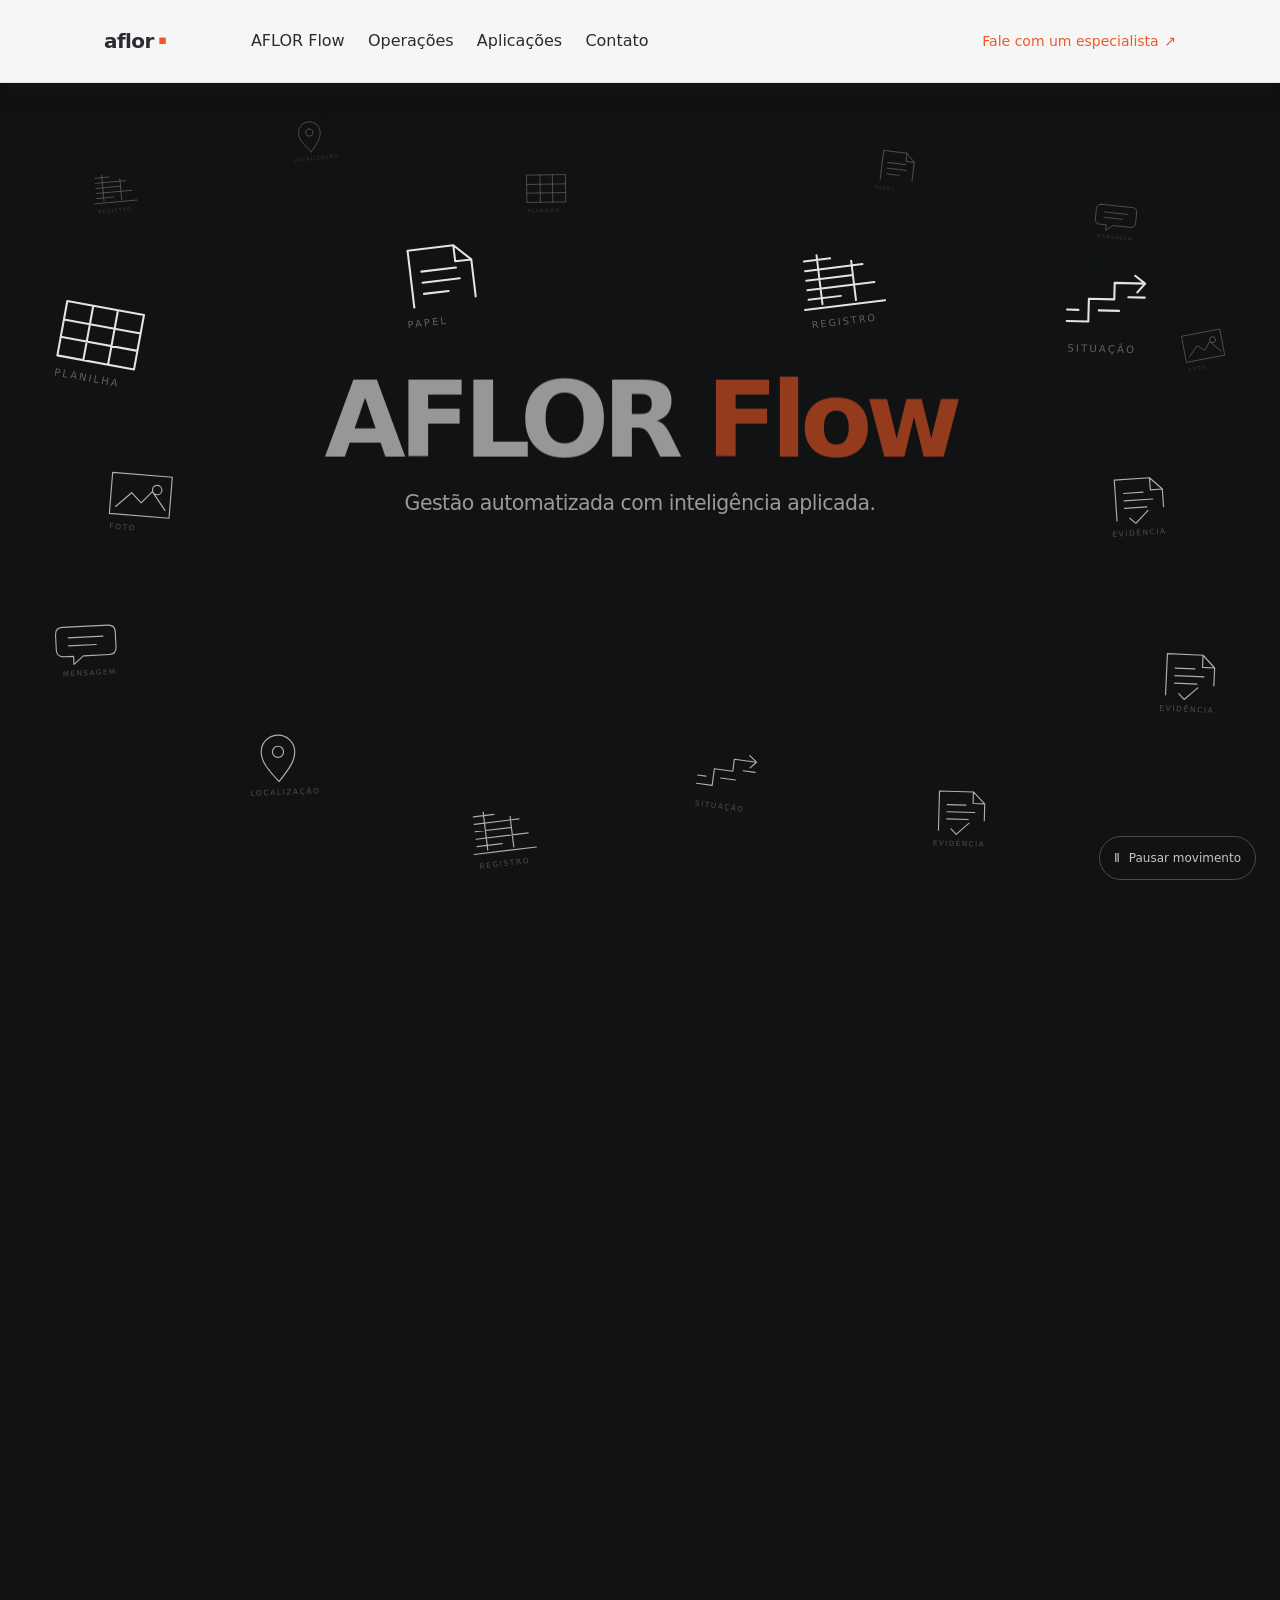
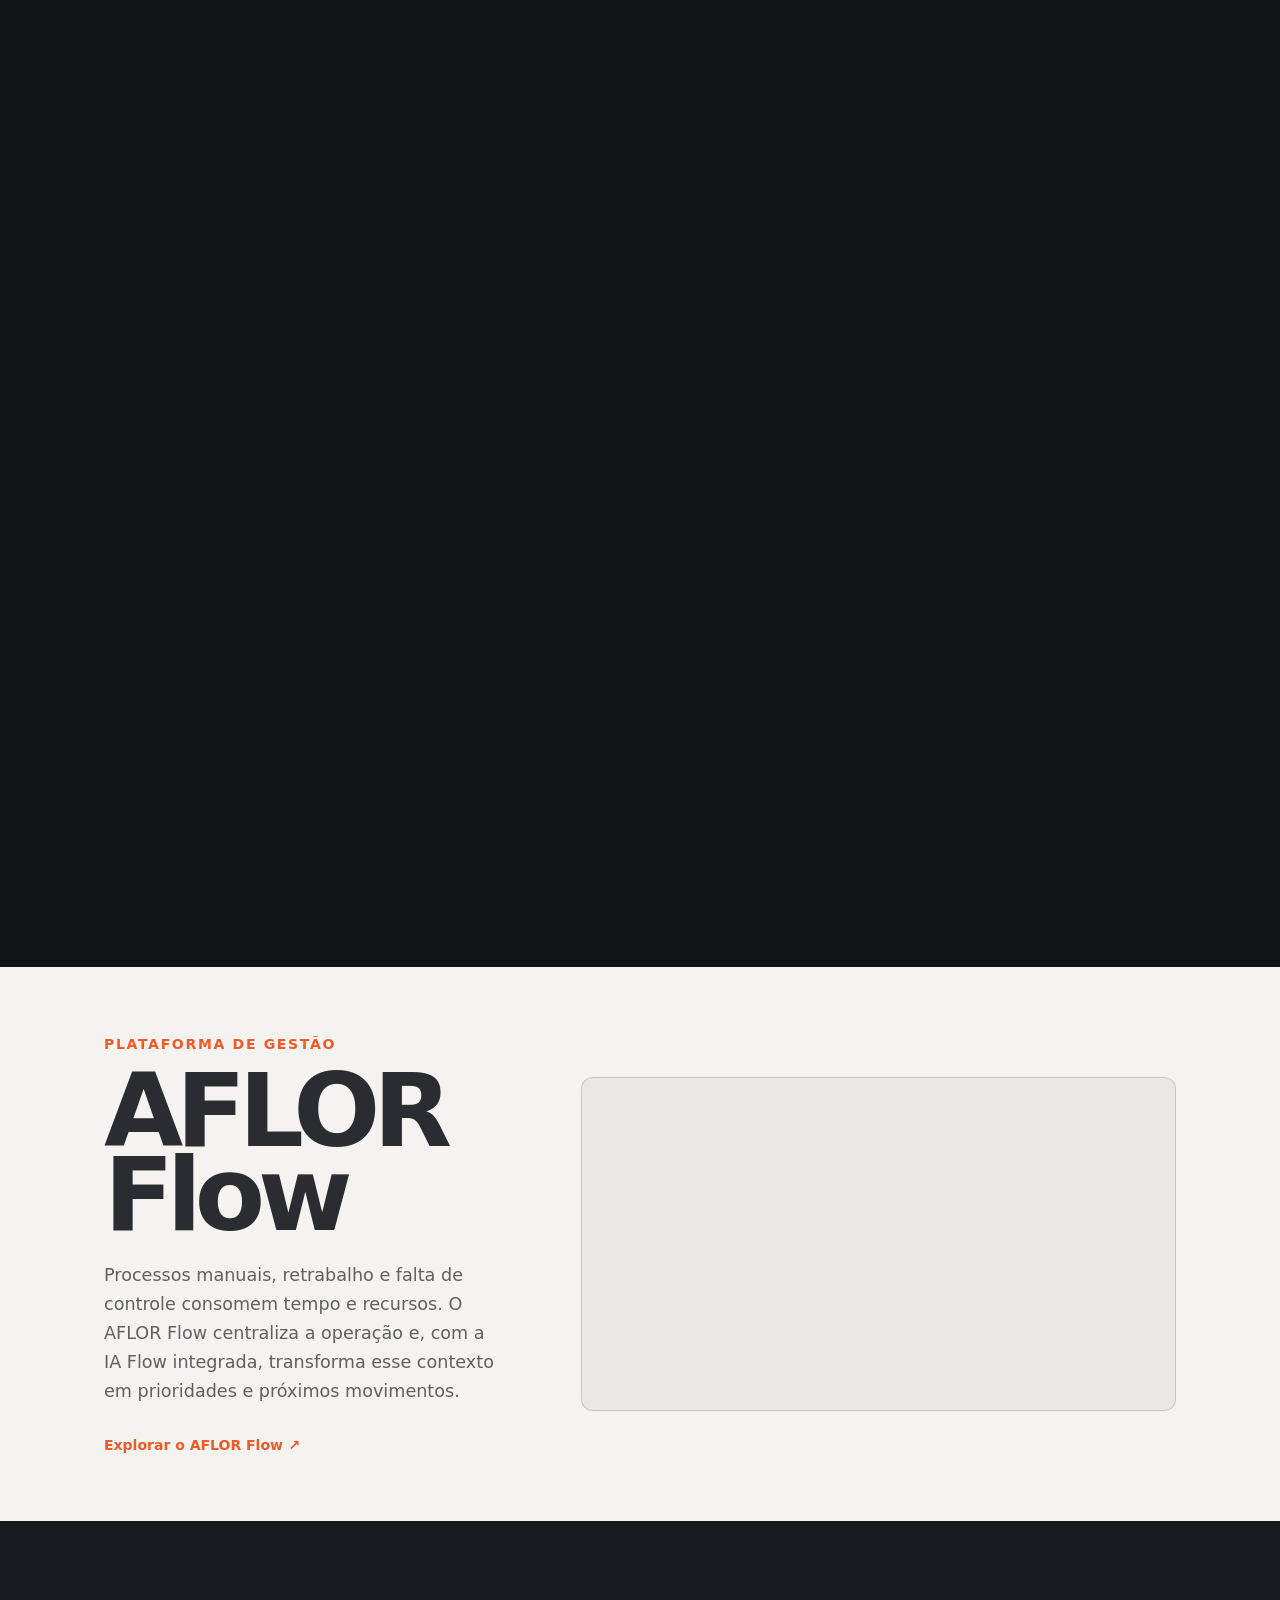
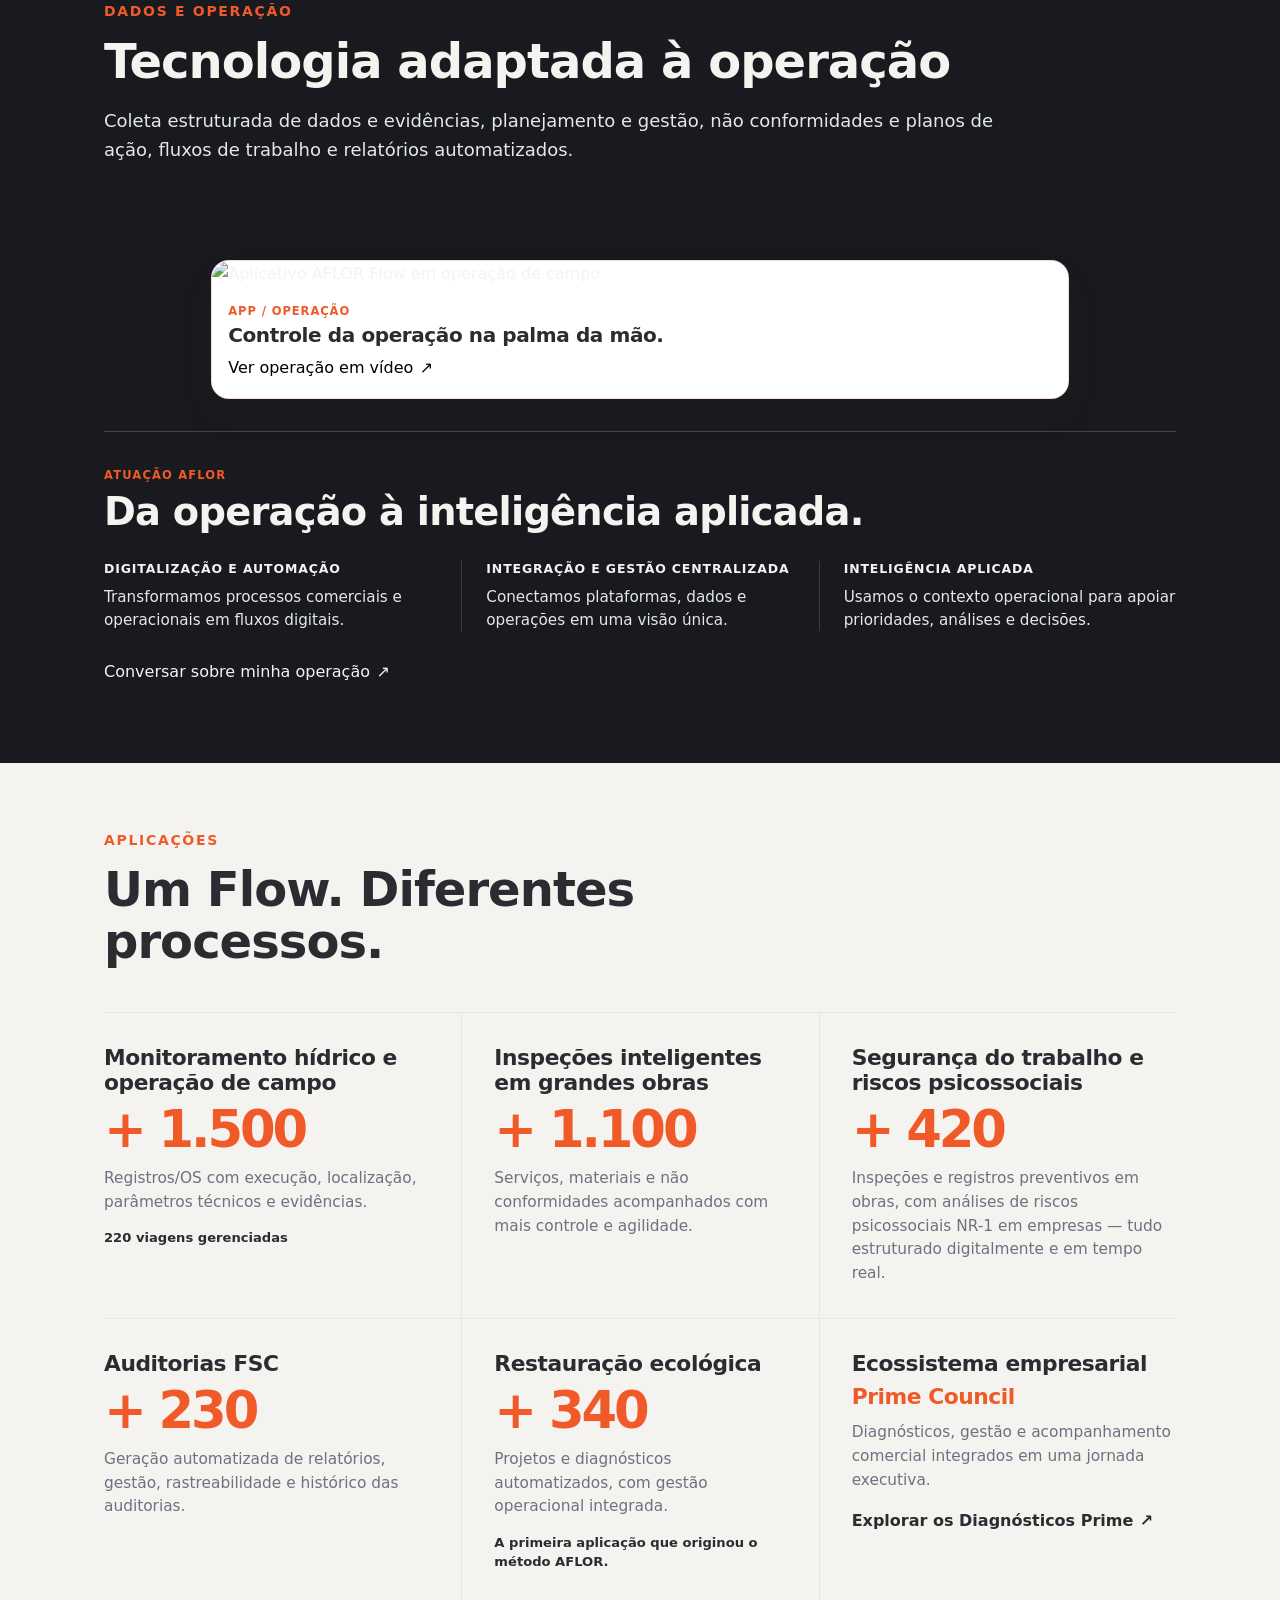
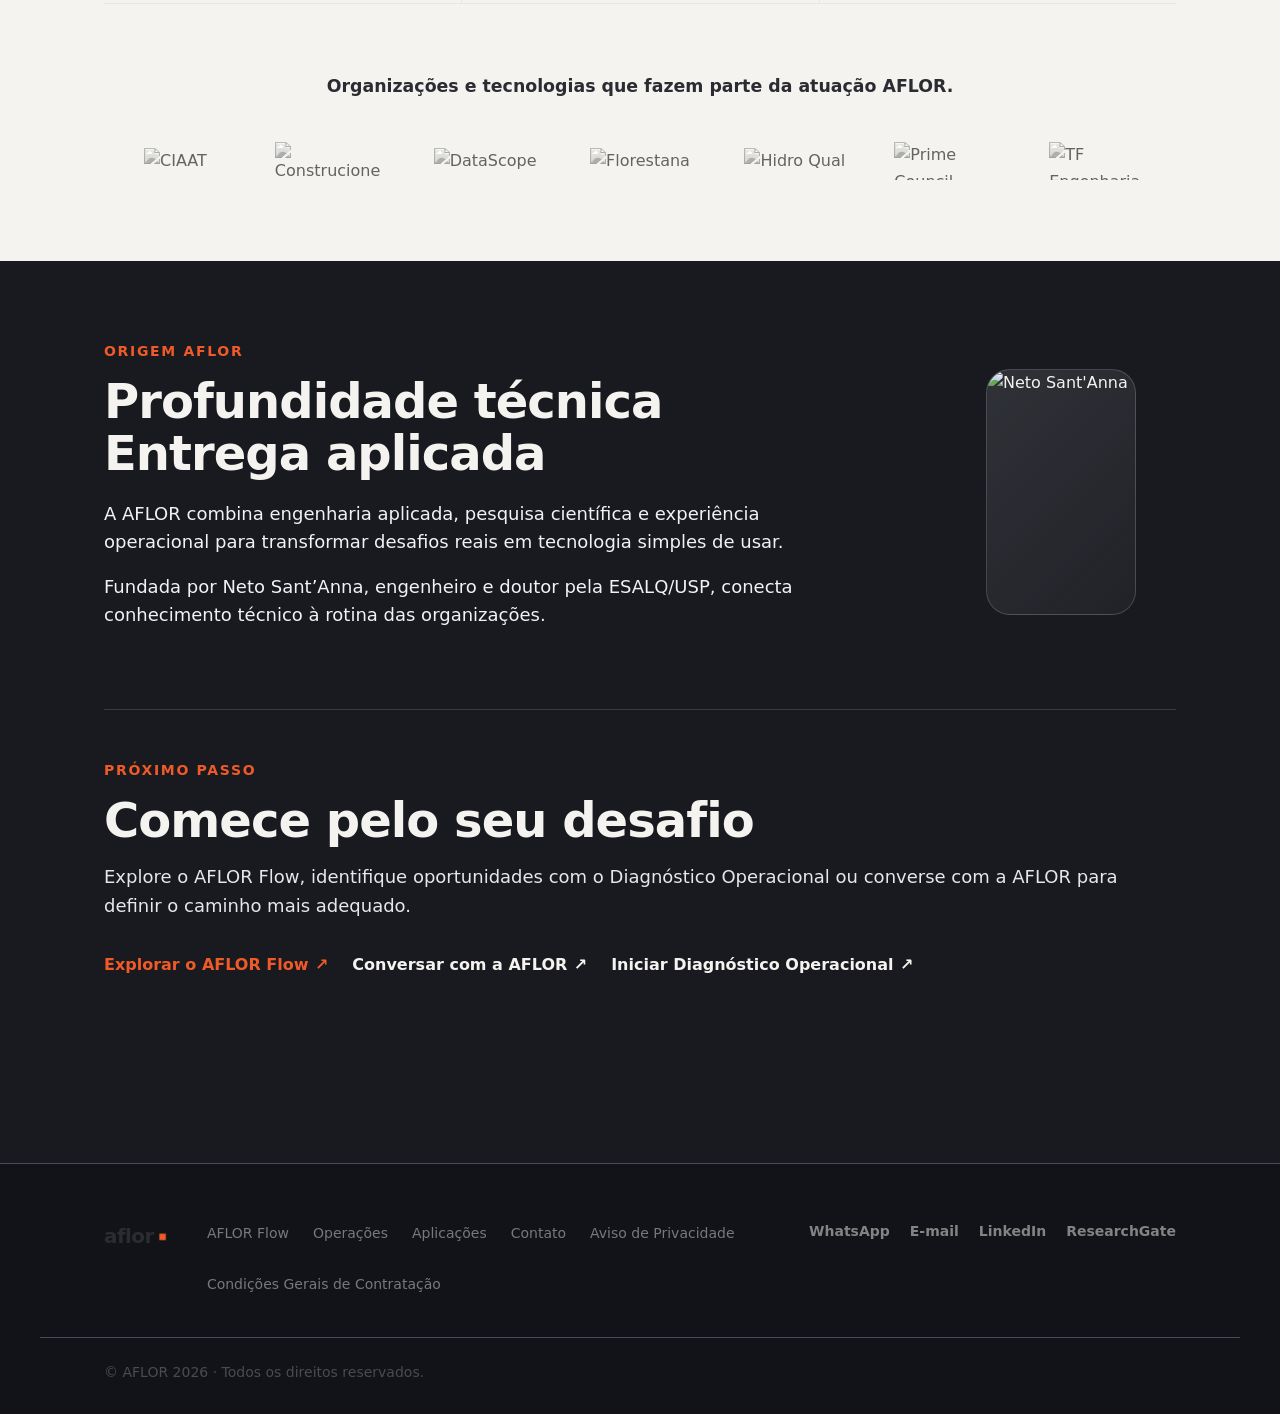
==== commit 6a06f5df: "Add files via upload" ====
--- a/index.html
+++ b/index.html
@@ -1,684 +1,898 @@
-<!DOCTYPE html>
-<html lang="pt-BR">
-<head>
-  <meta charset="UTF-8" />
-  <meta name="viewport" content="width=device-width, initial-scale=1.0" />
-  <meta name="robots" content="noindex, nofollow">
-  <meta name="googlebot" content="noindex, nofollow">
-  <title>AFLOR Flow</title>
-  <link rel="icon" type="image/png" sizes="32x32" href="assets/favicon-32.png">
-  <link rel="icon" type="image/png" sizes="16x16" href="assets/favicon-16.png">
-  <link rel="apple-touch-icon" href="assets/apple-touch-icon.png">
-  <link href="https://fonts.googleapis.com/css2?family=Inter:wght@300;400;500;600;700&family=JetBrains+Mono:wght@400;500;600&display=swap" rel="stylesheet" />
-  <script src="https://cdnjs.cloudflare.com/ajax/libs/Chart.js/4.4.1/chart.umd.min.js"></script>
-  <link rel="stylesheet" href="style.css?v=2.2.1" />
-</head>
-<body>
-  <!-- ============================================================
-       AFLOR | Loading
-       ============================================================ -->
-  <div id="ld">
-    <div class="ldring"></div>
-    <div id="ld-t">Aguardando…</div>
-  </div>
-
-  <!-- ============================================================
-       AFLOR | Topbar
-       ============================================================ -->
-  <div class="topbar">
-    <div class="brand">
-      <div class="brand-text">
-        <a class="name brand-signature" id="clientName" aria-label="Abrir site da AFLOR em nova aba">
-          <img class="brand-logo" src="assets/logo-aflor-dark.png" alt="AFLOR" />
-        </a>
-      </div>
-    </div>
-
-    <div class="topbar-search sbox">
-      <svg xmlns="http://www.w3.org/2000/svg" width="12" height="12" fill="none" viewBox="0 0 24 24" stroke="#8E8E93" stroke-width="2"><circle cx="11" cy="11" r="8"/><path d="m21 21-4.35-4.35"/></svg>
-      <input type="text" id="fQ" placeholder="Buscar empresa ou contato…" autocomplete="off" />
-      <button class="search-clear" id="clearSearch" type="button" aria-label="Limpar busca">×</button>
-    </div>
-
-    <div class="topbar-actions">
-      <button class="qa topbar-action" id="btnR" onclick="loadData()"><svg xmlns="http://www.w3.org/2000/svg" width="12" height="12" fill="none" viewBox="0 0 24 24" stroke="currentColor" stroke-width="2.5"><path d="M3 12a9 9 0 0 1 9-9 9.75 9.75 0 0 1 6.74 2.74L21 8"/><path d="M21 3v5h-5"/><path d="M21 12a9 9 0 0 1-9 9 9.75 9.75 0 0 1-6.74-2.74L3 16"/><path d="M8 16H3v5"/></svg>Atualizar</button>
-      <button class="qa topbar-action" id="flowHelpOpen" type="button" aria-haspopup="dialog" aria-controls="flowHelpModal"><svg xmlns="http://www.w3.org/2000/svg" width="12" height="12" fill="none" viewBox="0 0 24 24" stroke="currentColor" stroke-width="2"><circle cx="12" cy="12" r="9"/><path d="M9.5 9a2.5 2.5 0 1 1 4.3 1.7c-1.3 1.2-1.8 1.7-1.8 3.3"/><path d="M12 17h.01"/></svg>Ajuda</button>
-    </div>
-
-    <div class="aflor-wordmark" aria-hidden="true"></div>
-  </div>
-
-  <div id="module-crm">
-    <!-- ============================================================
-         AFLOR | Quickbar
-         ============================================================ -->
-    <div class="qbar">
-      <button class="qbar-toggle" id="qbarToggle" type="button" aria-label="Recolher navegação" aria-expanded="true"><span aria-hidden="true">‹</span></button>
-      <div class="qbar-left">
-        <div class="view-switch" aria-label="Modo de visualização">
-          <button class="view-tab is-active" type="button" data-view-mode="commercial" title="Oportunidades"><svg class="qbar-item-icon" xmlns="http://www.w3.org/2000/svg" fill="none" viewBox="0 0 24 24" stroke="currentColor" stroke-width="2"><rect x="3" y="4" width="5" height="16" rx="1"/><rect x="10" y="4" width="5" height="10" rx="1"/><rect x="17" y="4" width="4" height="13" rx="1"/></svg>Oportunidades</button>
-          <button class="view-tab" type="button" data-view-mode="operational" title="Base Operacional"><svg class="qbar-item-icon" xmlns="http://www.w3.org/2000/svg" fill="none" viewBox="0 0 24 24" stroke="currentColor" stroke-width="2"><ellipse cx="12" cy="5" rx="8" ry="3"/><path d="M4 5v7c0 1.7 3.6 3 8 3s8-1.3 8-3V5"/><path d="M4 12v7c0 1.7 3.6 3 8 3s8-1.3 8-3v-7"/></svg>Base Operacional</button>
-          <button class="view-tab" type="button" data-view-mode="intelligence" data-additional-module="diagnostics" title="Diagnósticos"><svg class="qbar-item-icon" xmlns="http://www.w3.org/2000/svg" fill="none" viewBox="0 0 24 24" stroke="currentColor" stroke-width="2"><path d="M4 19V9"/><path d="M10 19V5"/><path d="M16 19v-8"/><path d="M22 19H2"/></svg>Diagnósticos</button>
-          <button class="qa qa-sheet qa-neutral" id="aflowIaGeneral" type="button" title="IA Flow" aria-label="Abrir IA Flow com o contexto geral da plataforma">
-            <svg class="qbar-item-icon" xmlns="http://www.w3.org/2000/svg" fill="none" viewBox="0 0 24 24" stroke="currentColor" stroke-width="2"><path d="m12 3 1.8 7.2L21 12l-7.2 1.8L12 21l-1.8-7.2L3 12l7.2-1.8L12 3Z"/></svg>IA Flow
-          </button>
-        </div>
-
-        <div class="qbar-divider" aria-hidden="true"></div>
-
-        <div class="ktools">
-          <div class="qbar-period" title="Período">
-            <svg class="qbar-period-icon" xmlns="http://www.w3.org/2000/svg" fill="none" viewBox="0 0 24 24" stroke="currentColor" stroke-width="2"><rect x="3" y="5" width="18" height="16" rx="2"/><path d="M8 3v4M16 3v4M3 10h18"/></svg>
-          <select id="kPeriod" title="Período">
-            <option value="all" selected>Todo o período</option>
-            <option value="month">Mês atual</option>
-            <option value="quarter">Últimos 90 dias</option>
-            <option value="year">Ano atual</option>
-          </select>
-          </div>
-          <div class="qbar-filter multiselect-filter" title="Prioridade" data-filter-id="fPr">
-            <svg class="qbar-item-icon" xmlns="http://www.w3.org/2000/svg" fill="none" viewBox="0 0 24 24" stroke="currentColor" stroke-width="2"><path d="M6 21V4M6 5h11l-2 4 2 4H6"/></svg>
-            <button class="multiselect-trigger" type="button" aria-expanded="false"><span>Prioridade</span><b aria-hidden="true">⌄</b></button>
-            <div class="multiselect-menu" hidden><label><input type="checkbox" value="CRÍTICO" />Crítico</label><label><input type="checkbox" value="ALTA" />Alta</label><label><input type="checkbox" value="MÉDIA" />Média</label><label><input type="checkbox" value="BAIXA" />Baixa</label></div>
-            <input type="hidden" id="fPr" value="" />
-          </div>
-          <div class="qbar-filter multiselect-filter" title="Próxima Ação" data-filter-id="fAc">
-            <svg class="qbar-item-icon" xmlns="http://www.w3.org/2000/svg" fill="none" viewBox="0 0 24 24" stroke="currentColor" stroke-width="2"><path d="M22 16.92v3a2 2 0 0 1-2.18 2 19.79 19.79 0 0 1-8.63-3.07 19.5 19.5 0 0 1-6-6A19.79 19.79 0 0 1 2.11 4.18 2 2 0 0 1 4.11 2h3a2 2 0 0 1 2 1.72c.12.9.33 1.78.62 2.62a2 2 0 0 1-.45 2.11L8.01 9.72a16 16 0 0 0 6 6l1.27-1.27a2 2 0 0 1 2.11-.45c.84.29 1.72.5 2.62.62A2 2 0 0 1 22 16.92Z"/></svg>
-            <button class="multiselect-trigger" type="button" aria-expanded="false"><span>Próxima Ação</span><b aria-hidden="true">⌄</b></button>
-            <div class="multiselect-menu" hidden><label><input type="checkbox" value="FOLLOW" />Fazer Follow-up</label><label><input type="checkbox" value="AGUARDAR" />Aguardar</label><label><input type="checkbox" value="REVISITAR" />Revisitar</label></div>
-            <input type="hidden" id="fAc" value="" />
-          </div>
-          <div class="qbar-filter multiselect-filter" title="Status" data-filter-id="fStatus">
-            <svg class="qbar-item-icon" xmlns="http://www.w3.org/2000/svg" fill="none" viewBox="0 0 24 24" stroke="currentColor" stroke-width="2"><rect x="5" y="4" width="14" height="17" rx="2"/><path d="M9 4v3h6V4M8 12l2 2 4-4M8 17h7"/></svg>
-            <button class="multiselect-trigger" type="button" aria-expanded="false"><span>Status</span><b aria-hidden="true">⌄</b></button>
-            <div class="multiselect-menu" hidden></div>
-            <input type="hidden" id="fStatus" value="" />
-          </div>
-        </div>
-        <div class="qbar-divider" aria-hidden="true"></div>
-      </div>
-
-      <div class="qbar-right">
-        <button class="qa qa-sheet qa-neutral" type="button" onclick="openCadencia()" title="Cadência Comercial"><svg class="qbar-item-icon" xmlns="http://www.w3.org/2000/svg" fill="none" viewBox="0 0 24 24" stroke="currentColor" stroke-width="2"><path d="M20 11a8 8 0 0 0-14.7-4L3 10"/><path d="M3 5v5h5M4 13a8 8 0 0 0 14.7 4L21 14"/><path d="M21 19v-5h-5"/></svg>Cadência Comercial</button>
-
-        <button class="qa qa-form" type="button" onclick="openNewRecord()" title="Novo Registro">
-          <svg class="qbar-item-icon" xmlns="http://www.w3.org/2000/svg" width="12" height="12" fill="none" viewBox="0 0 24 24" stroke="currentColor" stroke-width="2.5"><line x1="12" y1="5" x2="12" y2="19"/><line x1="5" y1="12" x2="19" y2="12"/></svg>
-          Novo Registro
-        </button>
-        <a class="qa qa-sheet qa-neutral" id="baseSheetAction" target="_blank" rel="noopener noreferrer" title="Importar base" hidden>
-          <svg class="qbar-item-icon" xmlns="http://www.w3.org/2000/svg" fill="none" viewBox="0 0 24 24" stroke="currentColor" stroke-width="2"><rect x="5" y="3" width="14" height="18" rx="2"/><path d="M9 8h6M9 12h6M9 16h4"/></svg>Importar base
-        </a>
-        <a class="qa qa-sheet qa-neutral" id="aflorSupportAction" target="_blank" rel="noopener noreferrer" title="Suporte AFLOR" hidden>
-          <svg class="qbar-item-icon" xmlns="http://www.w3.org/2000/svg" fill="none" viewBox="0 0 24 24" stroke="currentColor" stroke-width="2"><path d="M4 12a8 8 0 0 1 16 0v5a2 2 0 0 1-2 2h-2v-6h4M4 13h4v6H6a2 2 0 0 1-2-2v-5Z"/><path d="M16 19c0 1.1-.9 2-2 2h-2"/></svg>Suporte AFLOR
-        </a>
-      </div>
-      <div class="qbar-divider qbar-footer-divider" aria-hidden="true"></div>
-    </div>
-
-    <!-- ============================================================
-         AFLOR | Content
-         ============================================================ -->
-    <div class="content">
-      <div class="krow view-commercial">
-        <div class="kcard ko kurgent">
-          <div class="k-accent"></div>
-          <div class="k-top"><span class="k-badge"><svg aria-hidden="true" fill="none" viewBox="0 0 24 24" stroke="currentColor" stroke-width="2"><circle cx="12" cy="12" r="8"/><path d="M12 8v4l3 2"/></svg>Follow-ups</span></div>
-          <div class="k-val" id="kF">—</div>
-          <div class="k-lbl" id="kBadge3">Pendentes</div>
-        </div>
-
-        <div class="kcard kg kperf">
-          <div class="k-accent"></div>
-          <div class="k-top"><span class="k-badge"><svg aria-hidden="true" fill="none" viewBox="0 0 24 24" stroke="currentColor" stroke-width="2"><path d="M6 3h9l3 3v15H6z"/><path d="M15 3v4h4M9 12h6M9 16h6"/></svg>Valor em Proposta</span></div>
-          <div class="k-val" id="kPipeline">—</div>
-          <div class="k-lbl" id="kBadge1">—</div>
-        </div>
-
-        <div class="kcard kr kurgent">
-          <div class="k-accent"></div>
-          <div class="k-top"><span class="k-badge"><svg aria-hidden="true" fill="none" viewBox="0 0 24 24" stroke="currentColor" stroke-width="2"><path d="M4 5h16v11H9l-5 4z"/><path d="M8 10h8"/></svg>Interações</span></div>
-          <div class="k-val" id="kVencidos">—</div>
-          <div class="k-lbl" id="kBadgeVencidos">Total</div>
-        </div>
-
-        <div class="kcard kg kperf">
-          <div class="k-accent"></div>
-          <div class="k-top"><span class="k-badge"><svg aria-hidden="true" fill="none" viewBox="0 0 24 24" stroke="currentColor" stroke-width="2"><circle cx="12" cy="12" r="8"/><circle cx="12" cy="12" r="3"/><path d="M12 4V2M20 12h2M12 20v2M4 12H2"/></svg>Conversão</span></div>
-          <div class="k-val" id="kT">—</div>
-          <div class="k-lbl" id="kBadgeConv">—</div>
-        </div>
-
-      </div>
-
-      <div class="krow view-operational is-hidden">
-        <div class="kcard kb kperf">
-          <div class="k-accent"></div>
-          <div class="k-top"><span class="k-badge"><svg aria-hidden="true" fill="none" viewBox="0 0 24 24" stroke="currentColor" stroke-width="2"><rect x="4" y="7" width="16" height="12" rx="2"/><path d="M9 7V5h6v2M4 12h16"/></svg>Contratos Ativos</span></div>
-          <div class="k-val" id="kContratos">—</div>
-          <div class="k-lbl" id="kBadgeContratos">—</div>
-        </div>
-
-        <div class="kcard kr kperf">
-          <div class="k-accent"></div>
-          <div class="k-top"><span class="k-badge"><svg aria-hidden="true" fill="none" viewBox="0 0 24 24" stroke="currentColor" stroke-width="2"><rect x="3" y="6" width="18" height="12" rx="2"/><circle cx="12" cy="12" r="2"/><path d="M7 10h1M16 14h1"/></svg>Receita Pontual</span></div>
-          <div class="k-val" id="kReceita">—</div>
-          <div class="k-lbl" id="kBadge2">—</div>
-        </div>
-
-        <div class="kcard kcard-chart kb">
-          <div class="k-accent"></div>
-          <div class="k-top"><span class="k-badge"><svg aria-hidden="true" fill="none" viewBox="0 0 24 24" stroke="currentColor" stroke-width="2"><path d="M5 19V10M12 19V5M19 19v-7"/></svg>Status</span></div>
-          <div class="cw"><canvas id="cS"></canvas></div>
-        </div>
-
-        <div class="kcard kcard-chart ko">
-          <div class="k-accent"></div>
-          <div class="k-top"><span class="k-badge"><svg aria-hidden="true" fill="none" viewBox="0 0 24 24" stroke="currentColor" stroke-width="2"><path d="M6 21V4M6 5h11l-2 4 2 4H6"/></svg>Prioridade</span></div>
-          <div class="cw"><canvas id="cP"></canvas></div>
-        </div>
-      </div>
-
-      <div class="mfunnel view-commercial" aria-label="Micro Funil AFLOR">
-        <div class="mfunnel-head">
-          <div>
-            <div class="ph-title"><img class="aflor-leaf-mark" src="assets/favicon-32.png" alt="AFLOR" /><span class="view-title">AFLOR FLOW</span></div>
-            <span class="view-context" id="commercialContext">— registros · —:—</span>
-          </div>
-        </div>
-        <div class="mfunnel-grid" id="microFunnel"></div>
-      </div>
-
-
-<template id="flowModulesView"></template>
-      <div class="tpanel view-operational is-hidden">
-        <div class="tpanel-hdr">
-          <div class="ph-title"><img class="aflor-leaf-mark" src="assets/favicon-32.png" alt="AFLOR" /><span class="view-title">AFLOR FLOW</span></div>
-          <span class="view-context" id="operationalContext">— registros · —:—</span>
-        </div>
-
-        <div class="tscroll">
-          <table>
-            <thead>
-              <tr>
-                <th onclick="srt('empresa')">Empresa ↕</th>
-                <th>Nome</th>
-                <th onclick="srt('statusb')">Status ↕</th>
-                <th onclick="srt('valorProposta')">Proposta ↕</th>
-                <th>Início</th>
-                <th>Retenção</th>
-              </tr>
-            </thead>
-            <tbody id="tb"></tbody>
-          </table>
-        </div>
-      </div>
-    </div>
-  </div>
-
-  <!-- ============================================================
-       AFLOR | Footer
-       ============================================================ -->
-  <div class="footer">
-    <span><a href="https://aflorsa.com.br/" target="_blank" rel="noopener noreferrer">AFLOR Flow</a> · Simples na operação. Poderoso na entrega.</span>
-  </div>
-
-  <!-- ============================================================
-       AFLOR | Modal
-       ============================================================ -->
-  <div class="msk" id="msk" onclick="if(event.target===this)cm()">
-    <div class="mbox" id="mbox">
-      <div class="mhdr">
-        <button class="mclose" onclick="cm()">✕</button>
-        <div class="m-headline">
-          <div class="m-emp" id="mEmp">—</div>
-          <div class="m-sub" id="mSub">—</div>
-          <div class="m-secondary-chips" id="mQuick"></div>
-        </div>
-      </div>
-
-      <div class="mbody">
-        <div id="_reuniaoNote"></div>
-
-        <div class="msec">Relacionamento</div>
-        <div class="mgrid">
-          <div class="mfield"><label>Última Interação</label><input class="efield" type="text" id="eUltima" name="ultima_interacao_em" placeholder="dd/mm/aa" inputmode="numeric" maxlength="8" /></div>
-          <div class="mfield"><label>Telefone / WhatsApp</label><input class="efield" type="tel" id="eCelular" placeholder="Ex: (19) 99999-0000" /></div>
-          <div class="mfield"><label>E-mail</label><input class="efield" type="email" id="eEmail" placeholder="email@empresa.com" /></div>
-        </div>
-        <button class="edit-identity-toggle" id="editIdentityToggle" type="button" aria-expanded="false" aria-controls="editIdentityFields">
-          <span>Editar identificação e localização</span>
-          <svg aria-hidden="true" viewBox="0 0 24 24" fill="none" stroke="currentColor" stroke-width="2"><path d="m6 9 6 6 6-6"/></svg>
-        </button>
-        <div id="editIdentityFields" hidden>
-          <div class="mgrid mgrid-edit-identification">
-            <div class="mfield"><label>Nome completo</label><input class="efield" type="text" id="eNomeCompleto" /></div>
-            <div class="mfield"><label>Empresa</label><input class="efield" type="text" id="eEmpresa" /></div>
-            <div class="mfield"><label>Posição na empresa</label><select class="efield esel" id="eCargo" name="cargo"></select></div>
-            <div class="mfield"><label>Endereço</label><input class="efield" type="text" id="eEndereco" name="endereco" /></div>
-            <div class="mfield"><label>Cidade</label><input class="efield" type="text" id="eCidade" name="cidade" /></div>
-            <div class="mfield"><label>UF</label><input class="efield" type="text" id="eUf" name="uf" maxlength="2" /></div>
-          </div>
-        </div>
-
-        <div class="msec msec-business">
-          <span id="businessSelectorField" hidden>
-            <span class="business-selector-state" id="businessSelectorState"></span>
-            <select class="efield esel business-selector" id="eNegocioAtivo" aria-label="Selecionar oportunidade" hidden></select>
-          </span>
-          <button class="chip cS msec-note" id="businessDraftToggle" type="button" aria-pressed="false">+ Nova oportunidade</button>
-        </div>
-        <div class="mgrid mgrid-business">
-          <div class="mfield">
-            <label>Estágio comercial</label>
-            <select class="efield esel" id="eStatus" name="status">
-              <option value="">Selecione</option>
-            </select>
-          </div>
-          <div class="mfield">
-            <label for="eCategoria">Categoria</label>
-            <select class="efield esel" id="eCategoria" name="categoria">
-              <option value="">Selecione</option>
-            </select>
-          </div>
-          <div class="mfield">
-            <label for="eProdutoServico">Produto / Serviço</label>
-            <div class="business-product-dropdown is-disabled" id="eProdutoServico" data-serialized-value="">
-              <button class="efield esel business-product-trigger" id="eProdutoServicoTrigger" type="button" disabled aria-expanded="false">Selecione a categoria</button>
-              <div class="business-product-menu" id="eProdutoServicoMenu" aria-label="Produto ou Serviço"></div>
-            </div>
-          </div>
-          <div class="mfield">
-            <label for="eTipoNegocio">Tipo de Oportunidade</label>
-            <select class="efield esel" id="eTipoNegocio" name="tipo_negocio">
-              <option value="">Selecione</option>
-            </select>
-          </div>
-
-          <div class="mfield"><label>Valor da Proposta</label><input class="efield" type="text" id="eValorProposta" name="valor_proposta" placeholder="R$ 0,00" inputmode="numeric" /></div>
-          <div class="mfield"><label>Proposta | Fechamento</label><input class="efield" type="text" id="eDataProposta" name="proposta_em" placeholder="dd/mm/aa" inputmode="numeric" maxlength="8" /></div>
-        </div>
-        <div class="mfield mfield-obs"><label>Observações Estratégicas</label><textarea class="etarea" id="eObs" name="observacoes_estrategicas" placeholder="Observações, contexto, próximos passos…" maxlength="5000"></textarea></div>
-
-      </div>
-
-      <div class="save-bar">
-        <div class="save-meta">
-          <span class="save-context"><strong>GESTÃO COMERCIAL</strong><span> · Atualize os campos acima e salve as alterações.</span></span>
-          <span class="save-status" id="saveStatus"></span>
-        </div>
-        <button class="btn-save" id="btnSave" onclick="saveEdit()">
-          <svg xmlns="http://www.w3.org/2000/svg" width="13" height="13" fill="none" viewBox="0 0 24 24" stroke="currentColor" stroke-width="2.5"><path d="M19 21H5a2 2 0 0 1-2-2V5a2 2 0 0 1 2-2h11l5 5v11a2 2 0 0 1-2 2z"/><polyline points="17 21 17 13 7 13 7 21"/><polyline points="7 3 7 8 15 8"/></svg>
-          Salvar alterações
-        </button>
-      </div>
-    </div>
-  </div>
-
-  <!-- ============================================================
-       AFLOR | Cadência Comercial
-       ============================================================ -->
-  <div class="msk" id="cadMsk" onclick="if(event.target===this)closeCadencia()">
-    <div class="mbox" id="cadMbox">
-      <div class="mhdr">
-        <button class="mclose" onclick="closeCadencia()">✕</button>
-        <div class="m-headline">
-          <div class="m-title-row"><div class="m-emp">CADÊNCIA COMERCIAL</div></div>
-          <div class="m-sub">Defina os prazos utilizados pelo acompanhamento comercial.</div>
-        </div>
-      </div>
-
-      <div class="mbody">
-        <div class="mgrid" data-cadencia-status="qualificado">
-          <div class="mfield"><label>Ativo</label><input type="checkbox" data-cadencia-field="ativo" /></div>
-          <div class="mfield"><label>Status</label><p>Qualificado</p></div>
-          <div class="mfield"><label>Dias</label><input class="efield" type="number" min="1" max="365" step="1" data-cadencia-field="dias" /></div>
-          <div class="mfield"><label>Tipo</label><select class="efield esel" data-cadencia-field="tipo"><option value="uteis">Dias úteis</option><option value="corridos">Dias corridos</option></select></div>
-        </div>
-        <div class="mgrid" data-cadencia-status="proposta">
-          <div class="mfield"><label>Ativo</label><input type="checkbox" data-cadencia-field="ativo" /></div>
-          <div class="mfield"><label>Status</label><p>Proposta</p></div>
-          <div class="mfield"><label>Dias</label><input class="efield" type="number" min="1" max="365" step="1" data-cadencia-field="dias" /></div>
-          <div class="mfield"><label>Tipo</label><select class="efield esel" data-cadencia-field="tipo"><option value="uteis">Dias úteis</option><option value="corridos">Dias corridos</option></select></div>
-        </div>
-        <div class="mgrid" data-cadencia-status="em maturacao">
-          <div class="mfield"><label>Ativo</label><input type="checkbox" data-cadencia-field="ativo" /></div>
-          <div class="mfield"><label>Status</label><p>Em maturação</p></div>
-          <div class="mfield"><label>Dias</label><input class="efield" type="number" min="1" max="365" step="1" data-cadencia-field="dias" /></div>
-          <div class="mfield"><label>Tipo</label><select class="efield esel" data-cadencia-field="tipo"><option value="uteis">Dias úteis</option><option value="corridos">Dias corridos</option></select></div>
-        </div>
-      </div>
-
-      <div class="save-bar">
-        <span class="save-status" id="cadenciaSaveStatus"></span>
-        <button class="btn-save" id="btnCadenciaSave" onclick="saveCadencia()">Salvar alterações</button>
-      </div>
-    </div>
-  </div>
-  <!-- ============================================================
-       AFLOR | Novo Registro
-       ============================================================ -->
-  <div class="msk" id="newMsk" onclick="if(event.target===this)closeNewRecord()">
-    <div class="mbox" id="newMbox">
-      <div class="mhdr">
-        <button class="mclose" onclick="closeNewRecord()">✕</button>
-        <div class="m-headline">
-          <div class="m-title-row">
-            <div class="m-emp">Novo Registro</div>
-          </div>
-        </div>
-      </div>
-
-      <div class="mbody">
-        <div class="mgrid">
-          <div class="mfield"><label>Empresa *</label><input class="efield" type="text" id="nEmpresa" /></div>
-          <div class="mfield"><label>Nome *</label><input class="efield" type="text" id="nNome" /></div>
-
-          <div class="mfield">
-            <label>Posição na empresa</label>
-            <select class="efield esel" id="nCargo">
-              <option value="">Selecione</option>
-              <option value="Sócio / Proprietário / Direção Executiva">Sócio / Proprietário / Direção Executiva</option>
-              <option value="Diretoria / Head de área">Diretoria / Head de área</option>
-              <option value="Gerência / Coordenação">Gerência / Coordenação</option>
-              <option value="Técnico / Operacional">Técnico / Operacional</option>
-              <option value="Outro">Outro</option>
-            </select>
-          </div>
-
-          <div class="mfield"><label>Telefone / WhatsApp</label><input class="efield" type="tel" id="nContato" placeholder="(19) 99999-9999" /></div>
-
-          <div class="mfield">
-            <label>Colaboradores</label>
-            <select class="efield esel" id="nColaboradores">
-              <option value="">Selecione</option>
-              <option value="Até 50 colaboradores">Até 50 colaboradores</option>
-              <option value="51 a 100 colaboradores">51 a 100 colaboradores</option>
-              <option value="101 a 200 colaboradores">101 a 200 colaboradores</option>
-              <option value="Acima de 200 colaboradores">Acima de 200 colaboradores</option>
-            </select>
-          </div>
-
-          <div class="mfield">
-            <label>Origem do Lead</label>
-            <select class="efield esel" id="nOrigemLead">
-              <option value="">Selecione</option>
-              <option value="IA · Apollo">IA</option>
-              <option value="Diagnóstico / Inteligência">Diagnóstico / Inteligência</option>
-              <option value="Prospecção ativa">Prospecção ativa</option>
-              <option value="Indicação">Indicação</option>
-              <option value="LinkedIn">LinkedIn</option>
-              <option value="WhatsApp">WhatsApp</option>
-              <option value="Site / Landing Page">Site / Landing Page</option>
-              <option value="Evento">Evento</option>
-              <option value="Outro">Outro</option>
-            </select>
-          </div>
-
-          <div class="mfield">
-            <label>Relacionamento</label>
-            <select class="efield esel" id="nStatus">
-              <option value="Lead" selected>Lead</option>
-              <option value="Cliente">Cliente</option>
-            </select>
-          </div>
-          <div class="mfield"><label>E-mail *</label><input class="efield" type="email" id="newEmail" autocomplete="email" inputmode="email" placeholder="nome@empresa.com.br" required /></div>
-        </div>
-      </div>
-
-      <div class="save-bar">
-        <div class="save-meta">
-          <span class="save-context"><strong>CADASTRO</strong><span> · Preencha os dados acima e clique em Criar registro.</span></span>
-          <span class="save-status" id="newSaveStatus"></span>
-        </div>
-        <button class="btn-save" id="btnCreate" onclick="createRecord()">
-          <svg xmlns="http://www.w3.org/2000/svg" width="13" height="13" fill="none" viewBox="0 0 24 24" stroke="currentColor" stroke-width="2.5"><path d="M19 21H5a2 2 0 0 1-2-2V5a2 2 0 0 1 2-2h11l5 5v11a2 2 0 0 1-2 2z"/><polyline points="17 21 17 13 7 13 7 21"/><polyline points="7 3 7 8 15 8"/></svg>
-          Criar registro
-        </button>
-      </div>
-    </div>
-  </div>
-
-  <!-- ============================================================
-       AFLOR | Importação de base
-       ============================================================ -->
-  <div class="msk" id="importMsk">
-    <div class="mbox import-mbox" id="importMbox">
-      <div class="mhdr">
-        <button class="mclose" id="importClose" type="button" aria-label="Fechar importação">✕</button>
-        <div class="m-headline">
-          <div class="m-title-row"><div class="m-emp">Importar base</div></div>
-          <div class="m-sub">Cole até 100 registros seguindo o modelo abaixo.</div>
-        </div>
-      </div>
-      <div class="mbody">
-        <div class="mfield">
-          <label for="importPaste">Nome * · Empresa * · Endereço · Cidade · UF · Telefone / WhatsApp · E-mail *</label>
-          <textarea class="etarea import-paste" id="importPaste" rows="10" spellcheck="false" placeholder="Cole aqui os dados copiados do Excel. A linha de cabeçalho é opcional."></textarea>
-          <p class="m-sub import-template-hint">Use o modelo Excel para preparar os dados antes de colar.</p>
-          <div class="import-input-error save-status err" id="importInputError" hidden></div>
-        </div>
-        <div class="import-results" id="importResults" hidden>
-          <div class="msec">Resultado da importação</div>
-          <div class="import-results-scroll">
-            <table>
-              <thead><tr><th>Linha</th><th>Resultado</th><th>Mensagem</th><th>Processado em</th></tr></thead>
-              <tbody id="importResultsBody"></tbody>
-            </table>
-          </div>
-        </div>
-      </div>
-      <div class="save-bar">
-        <div class="save-meta">
-
-          <span class="save-status" id="importStatus"></span>
-        </div>
-        <div class="import-actions">
-          <a class="chip cS" href="assets/modelo_importacao_aflow.xlsx" download="modelo_importacao_aflow.xlsx">Baixar modelo Excel</a>
-
-          <button class="btn-save" id="importProcess" type="button">Processar importação</button>
-        </div>
-      </div>
+<!DOCTYPE html>
+<html lang="pt-BR">
+<head>
+  <meta charset="UTF-8" />
+  <meta name="viewport" content="width=device-width, initial-scale=1.0" />
+  <!-- Identidade e indexação -->
+  <title>AFLOR Flow · Gestão, Automação e Inteligência Aplicada</title>
+  <meta name="description" content="A AFLOR digitaliza e automatiza operações, integra plataformas e centraliza a gestão com o AFLOR Flow e inteligência aplicada ao contexto.">
+  <link rel="canonical" href="https://aflorsa.com.br/">
+  <meta name="robots" content="index, follow">
+
+  <!-- Favicon -->
+  <link rel="icon" type="image/png" sizes="32x32" href="assets/favicon-32.png">
+  <link rel="icon" type="image/png" sizes="16x16" href="assets/favicon-16.png">
+  <link rel="apple-touch-icon" sizes="180x180" href="assets/apple-touch-icon.png">
+
+  <!-- Open Graph -->
+  <meta property="og:type" content="website">
+  <meta property="og:url" content="https://aflorsa.com.br/">
+  <meta property="og:title" content="AFLOR Flow · Gestão, Automação e Inteligência Aplicada">
+  <meta property="og:description" content="A AFLOR digitaliza e automatiza operações, integra plataformas e centraliza a gestão com o AFLOR Flow e inteligência aplicada ao contexto.">
+  <meta property="og:image" content="https://aflorsa.com.br/assets/og-aflor.png">
+  <meta property="og:image:width" content="1731">
+  <meta property="og:image:height" content="909">
+  <meta property="og:image:alt" content="AFLOR Flow · Gestão, Automação e Inteligência Aplicada">
+  <meta property="og:locale" content="pt_BR">
+  <meta property="og:site_name" content="AFLOR">
+
+  <!-- Twitter / X -->
+  <meta name="twitter:card" content="summary_large_image">
+  <meta name="twitter:title" content="AFLOR Flow · Gestão, Automação e Inteligência Aplicada">
+  <meta name="twitter:description" content="A AFLOR digitaliza e automatiza operações, integra plataformas e centraliza a gestão com o AFLOR Flow e inteligência aplicada ao contexto.">
+  <meta name="twitter:image" content="https://aflorsa.com.br/assets/og-aflor.png">
+  <meta name="twitter:image:alt" content="AFLOR Flow · Gestão, Automação e Inteligência Aplicada">
+
+  <script type="application/ld+json">
+  {
+    "@context": "https://schema.org",
+    "@type": "Organization",
+    "@id": "https://aflorsa.com.br/#organization",
+    "name": "AFLOR",
+    "url": "https://aflorsa.com.br/",
+    "logo": "https://aflorsa.com.br/assets/logo-aflor-dark.png",
+    "image": "https://aflorsa.com.br/assets/og-aflor.png",
+    "email": "neto@aflorsa.com.br",
+    "description": "A AFLOR digitaliza e automatiza operações, integra plataformas e centraliza a gestão com o AFLOR Flow e inteligência aplicada ao contexto.",
+    "sameAs": [
+      "https://www.linkedin.com/company/aflorsa/",
+      "https://www.researchgate.net/profile/Analder-Santanna-Neto"
+    ],
+    "contactPoint": {
+      "@type": "ContactPoint",
+      "email": "neto@aflorsa.com.br",
+      "telephone": "+55 19 99226-4223",
+      "contactType": "customer support",
+      "availableLanguage": "pt-BR"
+    }
+  }
+  </script>
+  <script type="application/ld+json">
+  {
+    "@context": "https://schema.org",
+    "@type": "WebSite",
+    "@id": "https://aflorsa.com.br/#website",
+    "name": "AFLOR",
+    "url": "https://aflorsa.com.br/",
+    "publisher": {
+      "@id": "https://aflorsa.com.br/#organization"
+    }
+  }
+  </script>
+
+  <!-- Fontes via Fontshare (Cabinet Grotesk + Satoshi) -->
+  <link rel="preconnect" href="https://api.fontshare.com" />
+  <link href="https://api.fontshare.com/v2/css?f[]=cabinet-grotesk@700,800,900&amp;f[]=satoshi@400,500,700&amp;display=swap" rel="stylesheet" />
+
+  <link rel="stylesheet" href="style.css?v=20260913-nova-lp" />
+</head>
+<body>
+
+  <!-- ==============================
+       HEADER
+  ================================ -->
+  <header class="site-header" id="site-header">
+    <div class="container header-inner">
+
+      <a href="#inicio" class="logo-link" aria-label="AFLOR – página inicial">
+        <img
+          src="assets/logo-aflor-light.png"
+          alt="AFLOR"
+          class="logo-img"
+          onerror="this.style.display='none'; this.nextElementSibling.style.display='flex';"
+        />
+        <span class="logo-fallback" aria-hidden="true">
+          <span class="logo-text">aflor</span>
+          <span class="logo-leaf">◆</span>
+        </span>
+      </a>
+
+      <nav class="main-nav" id="main-nav" aria-label="Navegação principal">
+        <ul>
+          <li><a href="#aflor-flow">AFLOR Flow</a></li>
+          <li><a href="#dados-operacao">Operações</a></li>
+          <li><a href="#aplicacoes">Aplicações</a></li>
+          <li><a href="#contato">Contato</a></li>
+        </ul>
+      </nav>
+
+      <a
+        href="https://meetings.hubspot.com/analder?uuid=4fe28445-5840-4f42-94ad-234d35d57792"
+        target="_blank"
+        rel="noopener noreferrer"
+        class="header-cta cta-text"
+      >
+        Fale com um especialista 
+      </a>
+
+      <button
+        class="hamburger"
+        id="hamburger"
+        aria-label="Abrir menu"
+        aria-expanded="false"
+        aria-controls="mobile-nav"
+      >
+        <span></span>
+        <span></span>
+        <span></span>
+      </button>
+
+    </div>
+  </header>
+
+  <main>
+
+    <!-- ==============================
+         SEÇÃO 1 — HERO
+    ================================ -->
+    <section class="section section-dark legacy-home-section" id="legacy-inicio" hidden>
+      <div class="container hero-grid">
+
+        <div class="hero-content">
+          <p class="section-label">AFLOR · Automação, gestão e inteligência</p>
+
+          <h2 class="hero-title">
+            Automatizamos <br class="hero-title-break-portrait">operações para <br class="hero-title-break-portrait">mais eficiência e <br class="hero-title-break-portrait">melhor gestão
+          </h2>
+
+          <p class="hero-body">
+            Estruturamos soluções digitais sob demanda, combinando tecnologia e inteligência.
+          </p>
+
+        </div>
+
+        <div class="hero-visual hero-video-frame">
+          <div class="video-embed" style="position: relative; width: 100%; aspect-ratio: 16 / 9; overflow: hidden;">
+            <video
+              class="hero-video"
+              autoplay
+              muted
+              loop
+              playsinline
+              preload="metadata"
+              aria-label="Vídeo institucional AFLOR em movimento"
+            >
+              <source src="assets/video/aflor-em-movimento.webm" type="video/webm">
+              <source src="assets/video/aflor-em-movimento.mp4" type="video/mp4">
+              Seu navegador não suporta vídeo HTML5.
+            </video>
+          </div>
+          <p class="hero-video-caption">
+            Tecnologia AFLOR para conectar equipes · <a
+              class="hero-video-link"
+              href="https://www.youtube.com/watch?v=gCMbzjs0e8k"
+              target="_blank"
+              rel="noopener noreferrer"
+            >Assistir no YouTube ↗</a>
+          </p>
+        </div>
+
+        <div class="hero-conversion">
+          <div class="cta-group">
+            <a
+              href="ioa/"
+              target="_blank"
+              rel="noopener noreferrer"
+              class="btn btn-primary cta-text"
+            >
+              Iniciar Diagnóstico Operacional AFLOR 
+            </a>
+          </div>
+
+          <p class="microcopy">
+            Gratuito e objetivo para identificar gargalos, esforço e oportunidades de melhoria.
+          </p>
+        </div>
+
+      </div>
+    </section>
+
+    <!-- ==============================
+         SEÇÃO 2 — O PROBLEMA
+    ================================ -->
+    <section class="section section-light split-section legacy-home-section" id="legacy-observamos" hidden>
+      <div class="container">
+        <div class="split-section-heading">
+          <p class="section-label section-label--dark">O problema operacional</p>
+
+          <h2 class="section-title section-title--dark">
+            Custos invisíveis travam a operação
+          </h2>
+        </div>
+
+        <div class="observamos-grid split-grid split-grid--60-40">
+          <div class="observamos-text split-content">
+
+            <p class="body-text body-text--dark">
+              Falta de controle, retrabalho e rotinas manuais consomem tempo e recursos, mas esses custos nem sempre ficam claros no dia a dia.
+            </p>
+            <p class="body-text body-text--dark problem-highlight">
+              Quando mudar parece complexo ou caro, manter o processo atual costuma ser a opção mais simples.
+            </p>
+
+        </div>
+
+        <div class="observamos-symptoms split-visual split-visual--problem">
+          <div class="problem-asset-slots">
+            <img src="assets/problema-v2.webp" width="1400" height="788" alt="Operação com excesso de controles manuais e falta de arquitetura" loading="lazy" decoding="async" />
+          </div>
+        </div>
+
+        <a href="#aflor-flow" target="_blank" rel="noopener noreferrer" class="btn btn-primary btn-inline cta-text">
+          Identificar onde minha operação trava 
+        </a>
+
+        </div>
+      </div>
+    </section>
+
+    <!-- ==============================
+         SEÇÃO 3 — SOLUÇÕES AFLOR
+    ================================ -->
+    <section class="section section-dark legacy-home-section" id="legacy-solucoes-aflor" hidden>
+      <div class="container">
+        <span id="como-entrega" aria-hidden="true"></span>
+
+        <div class="section-header">
+          <p class="section-label">Soluções AFLOR</p>
+
+          <h2 class="section-title">
+            Cada operação pede uma solução diferente
+          </h2>
+
+          <p class="body-text">
+            A AFLOR não parte de uma estrutura pronta. Cada projeto começa pelo desafio.
+          </p>
+        </div>
+
+        <div class="delivery-grid">
+          <article class="card card-dark">
+            <img src="assets/diagnosticos.webp" alt="Diagnósticos AFLOR" class="card-asset-slot" loading="lazy" decoding="async" />
+            <h3 class="card-title">Diagnósticos AFLOR</h3>
+            <p class="card-meta solution-card-subtitle"><strong>Análise, qualificação e evolução.</strong></p>
+            <p class="card-body solution-card-description">
+              Inteligências para captar oportunidades, mapear cenários e prioridades, orientando a melhoria contínua.
+            </p>
+          </article>
+
+          <article class="card card-dark">
+            <img src="assets/nc.webp" alt="Plataforma AFLOR" class="card-asset-slot" loading="lazy" decoding="async" />
+            <h3 class="card-title">Plataforma AFLOR</h3>
+            <p class="card-meta solution-card-subtitle"><strong>Digitalização, execução e controle.</strong></p>
+            <p class="card-body solution-card-description">
+              Tecnologia para organizar rotinas, equipes e registros, com acompanhamento de diferentes operações em tempo real.
+            </p>
+          </article>
+
+          <article class="card card-dark">
+            <img src="assets/aflor_flow.webp" alt="AFLOR Flow" class="card-asset-slot" loading="lazy" decoding="async" />
+            <h3 class="card-title">AFLOR Flow</h3>
+            <p class="card-meta solution-card-subtitle"><strong>Integração, gestão e inteligência.</strong></p>
+            <p class="card-body solution-card-description">
+              Análises, histórico e automações com IA Flow para orientar decisões e melhoria contínua em diferentes contextos.
+            </p>
+          </article>
+        </div>
+
+      </div>
+    </section>
+
+    <!-- ==============================
+         SEÇÃO 4 — DIAGNÓSTICOS AFLOR
+    ================================ -->
+    <section class="section section-dark legacy-home-section" id="legacy-inteligencias-aplicadas" hidden>
+      <div class="container">
+        <span id="ioa" aria-hidden="true"></span>
+
+        <div class="section-header">
+          <p class="section-label">Diagnósticos AFLOR</p>
+
+          <h2 class="section-title">
+            Inteligências para diferentes decisões
+          </h2>
+
+        </div>
+
+        <div class="diagnostics-primary-grid">
+          <article class="card card-dark diagnostic-card diagnostic-card--primary diagnostic-card--operational">
+            <img src="assets/ioa.webp" alt="Diagnóstico Operacional AFLOR" class="diagnostic-asset-slot" loading="lazy" decoding="async" />
+            <h3 class="card-title">Diagnóstico Operacional AFLOR</h3>
+            <p class="diagnostic-question">Onde sua operação perde eficiência?</p>
+            <p class="card-body">
+              Identifica gargalos, esforço e oportunidades de melhoria.
+            </p>
+            <a
+              href="ioa/"
+              target="_blank"
+              rel="noopener noreferrer"
+              class="btn btn-primary btn-inline cta-text"
+            >
+              Iniciar Diagnóstico Operacional AFLOR 
+            </a>
+          </article>
+
+          <article class="card card-dark diagnostic-card diagnostic-card--primary">
+            <img src="assets/i-esg.webp" alt="Diagnóstico ESG AFLOR" class="diagnostic-asset-slot" loading="lazy" decoding="async" />
+            <h3 class="card-title">Diagnóstico ESG AFLOR</h3>
+            <p class="diagnostic-question">Quais práticas ESG precisam evoluir?</p>
+            <p class="card-body">
+              Avalia práticas, maturidade e prioridades ESG.
+            </p>
+            <a
+              href="i-esg/"
+              target="_blank"
+              rel="noopener noreferrer"
+              class="btn btn-secondary btn-inline cta-text"
+            >
+              Iniciar Diagnóstico ESG AFLOR 
+            </a>
+          </article>
+        </div>
+
+        <div class="diagnostics-secondary-grid">
+          <article class="card card-dark diagnostic-card diagnostic-card--secondary">
+            <h3 class="card-title">Diagnósticos Prime Council</h3>
+            <p class="card-body">
+              Inteligências financeiras e comerciais integradas ao ecossistema Prime, para orientar prioridades e próximos movimentos.
+            </p>
+            <a
+              href="https://primecouncil.com/#diagnostico"
+              target="_blank"
+              rel="noopener noreferrer"
+              class="btn btn-secondary btn-inline cta-text"
+            >
+              Acessar Diagnósticos Prime 
+            </a>
+          </article>
+
+          <article class="card card-dark diagnostic-card diagnostic-card--secondary">
+            <h3 class="card-title">Diagnósticos sob medida</h3>
+            <p class="card-body">
+              Inteligências estruturadas para desafios comerciais, operacionais e necessidades específicas de cada organização.
+            </p>
+            <a
+              href="https://wa.me/5519992264223"
+              target="_blank"
+              rel="noopener noreferrer"
+              class="btn btn-secondary btn-inline btn-secondary--accent cta-text"
+            >
+              Qual é a sua ideia? 
+            </a>
+          </article>
+        </div>
+
+      </div>
+    </section>
+
+    <!-- ==============================
+         SEÇÃO 6 — PLATAFORMA AFLOR
+    ================================ -->
+    <section class="section section-light legacy-home-section" id="legacy-plataforma-aflor" hidden>
+      <div class="container">
+        <div class="platform-layout">
+          <div class="section-header">
+            <p class="section-label section-label--dark">Plataforma AFLOR</p>
+
+            <h2 class="section-title section-title--dark">
+              Tecnologia adaptada à operação
+            </h2>
+
+            <p class="body-text body-text--dark">
+              Coleta estruturada de dados e evidências, planejamento e gestão, não conformidades e planos de ação, fluxos de trabalho e relatórios automatizados.
+            </p>
+          </div>
+
+          <div class="platform-visual">
+              <div class="platform-carousel" aria-label="Demonstrações da Plataforma AFLOR">
+                <div class="platform-carousel-track">
+                  <img
+                    src="assets/app.webp"
+                    alt="Plataforma AFLOR em aplicativo operacional"
+                    class="platform-app-image platform-carousel-slide is-active"
+                    loading="lazy"
+                    decoding="async"
+                  />
+                  <img
+                    src="assets/map.webp"
+                    alt="Plataforma AFLOR com mapa e monitoramento operacional"
+                    class="platform-app-image platform-carousel-slide"
+                    loading="lazy"
+                    decoding="async"
+                  />
+                  <img
+                    src="assets/nc.webp"
+                    alt="Plataforma AFLOR com gestão de não conformidades"
+                    class="platform-app-image platform-carousel-slide"
+                    loading="lazy"
+                    decoding="async"
+                  />
+                </div>
+
+                <div class="platform-carousel-controls">
+                  <button class="platform-carousel-arrow" type="button" data-platform-carousel-prev aria-label="Imagem anterior">
+                    ←
+                  </button>
+                  <div class="platform-carousel-dots" role="group" aria-label="Selecionar imagem da plataforma">
+                    <button class="platform-carousel-dot is-active" type="button" data-platform-carousel-dot="0" aria-label="Exibir imagem 1" aria-pressed="true"></button>
+                    <button class="platform-carousel-dot" type="button" data-platform-carousel-dot="1" aria-label="Exibir imagem 2" aria-pressed="false"></button>
+                    <button class="platform-carousel-dot" type="button" data-platform-carousel-dot="2" aria-label="Exibir imagem 3" aria-pressed="false"></button>
+                  </div>
+                  <button class="platform-carousel-arrow" type="button" data-platform-carousel-next aria-label="Próxima imagem">
+                    →
+                  </button>
+                </div>
+              </div>
+          </div>
+          <div class="section-cta platform-cta">
+            <a
+              href="https://wa.me/5519992264223"
+              target="_blank"
+              rel="noopener noreferrer"
+              class="btn btn-secondary btn-inline cta-text"
+            >
+              Qual é a sua necessidade? 
+            </a>
+          </div>
+        </div>
+      </div>
+    </section>
+
+    <!-- ==============================
+         SEÇÃO 6 — CLIENTES, OPERAÇÕES E TECNOLOGIAS
+    ================================ -->
+    <section class="section section-light legacy-home-section" id="legacy-rede-aplicacao" hidden>
+      <div class="container">
+        <span id="cases" aria-hidden="true"></span>
+
+        <div class="section-header">
+          <p class="section-label section-label--dark">Rede de aplicação</p>
+
+          <h2 class="section-title section-title--dark">
+            A lógica AFLOR em prática
+          </h2>
+
+          <p class="body-text body-text--dark">
+            Os destaques abaixo representam operações e registros estruturados com ativos AFLOR em diferentes contextos.
+          </p>
+        </div>
+
+        <div class="operations-proof">
+          <div class="operations-proof-grid">
+            <article class="operations-proof-card">
+              <h3 class="operations-proof-label">Monitoramento hídrico e controle de frota</h3>
+              <p class="operations-proof-value">+1.500</p>
+              <p class="operations-proof-detail">Dados de campo, mapas, frota e relatórios organizados em ambiente digital.</p>
+            </article>
+
+            <article class="operations-proof-card">
+              <h3 class="operations-proof-label">Inspeções inteligentes em grandes obras</h3>
+              <p class="operations-proof-value">+1.000</p>
+              <p class="operations-proof-detail">Serviços, materiais e não conformidades acompanhados com mais controle e agilidade.</p>
+            </article>
+
+            <article class="operations-proof-card">
+              <h3 class="operations-proof-label">Segurança e riscos psicossociais</h3>
+              <p class="operations-proof-value">+400</p>
+              <p class="operations-proof-detail">Inspeções, análises de risco e registros preventivos estruturados digitalmente.</p>
+            </article>
+
+            <article class="operations-proof-card">
+              <h3 class="operations-proof-label">Prime Council</h3>
+              <p class="operations-proof-value operations-proof-value--text">Ecossistema empresarial</p>
+              <p class="operations-proof-detail">Diagnósticos, gestão e acompanhamento integrados em uma jornada executiva.</p>
+            </article>
+          </div>
+        </div>
+
+        <p class="rede-logos-intro">Clientes, parceiros e tecnologias que fazem parte da atuação AFLOR.</p>
+
+        <div class="parceiros-block">
+          <div class="logo-grid">
+            <div class="logo-slot">
+              <img src="assets/Logo/ciaat.jpg" alt="CIAAT" loading="lazy" decoding="async" />
+            </div>
+            <div class="logo-slot">
+              <img src="assets/Logo/construcione.png" alt="Construcione" loading="lazy" decoding="async" />
+            </div>
+            <div class="logo-slot">
+              <img src="assets/Logo/datascope.png" alt="DataScope" loading="lazy" decoding="async" />
+            </div>
+            <div class="logo-slot">
+              <img src="assets/Logo/florestana.jpg" alt="Florestana" loading="lazy" decoding="async" />
+            </div>
+            <div class="logo-slot">
+              <img src="assets/Logo/hidro_qual.png" alt="Hidro Qual" loading="lazy" decoding="async" />
+            </div>
+            <div class="logo-slot">
+              <img src="assets/Logo/prime.webp" alt="Prime Council" loading="lazy" decoding="async" />
+            </div>
+            <div class="logo-slot">
+              <img src="assets/Logo/tf.png" alt="TF Engenharia" loading="lazy" decoding="async" />
+            </div>
+          </div>
+        </div>
+
+      </div>
+    </section>
+
+    <!-- ==============================
+         SEÇÃO 8 — ORIGEM TÉCNICA
+    ================================ -->
+    <section class="section section-dark split-section legacy-home-section" id="legacy-origem" hidden>
+      <div class="container">
+        <div class="origem-grid split-grid split-grid--55-45">
+
+          <div class="origem-text split-content">
+            <p class="section-label">Origem AFLOR</p>
+
+            <h2 class="section-title">
+              <span>Profundidade técnica</span>
+              <span>Entrega aplicada</span>
+            </h2>
+
+            <p class="body-text">
+              A AFLOR combina engenharia aplicada, pesquisa científica e experiência operacional para transformar desafios reais em tecnologia simples de usar.
+            </p>
+            <p class="body-text">
+              Fundada por Neto Sant’Anna, engenheiro e doutor pela ESALQ/USP, conecta conhecimento técnico à rotina das organizações.
+            </p>
+          </div>
+
+          <div class="founder-asset-slot split-visual split-visual--founder">
+            <img src="assets/fundador-neto-santanna-v2.webp" width="450" height="733" alt="Neto Sant'Anna" loading="lazy" decoding="async" />
+          </div>
+
+        </div>
+
+        <div class="origin-cta-panel" id="legacy-contato">
+          <div class="cta-final-heading">
+            <p class="section-label">Próximo passo</p>
+
+            <h2 class="cta-final-title">
+              Comece pelo seu desafio
+            </h2>
+          </div>
+
+          <p class="cta-final-sub">
+            Escolha um diagnóstico ou converse com a AFLOR para definir o próximo passo.
+          </p>
+
+          <div class="cta-group cta-group--center">
+            <a
+              href="ioa/"
+              target="_blank"
+              rel="noopener noreferrer"
+              class="btn btn-primary btn-lg cta-text"
+            >
+              Iniciar Diagnóstico Operacional AFLOR 
+            </a>
+            <a
+              href="i-esg/"
+              target="_blank"
+              rel="noopener noreferrer"
+              class="btn btn-secondary cta-text"
+            >
+              Iniciar Diagnóstico ESG AFLOR 
+            </a>
+            <a
+              href="https://wa.me/5519992264223"
+              target="_blank"
+              rel="noopener noreferrer"
+              class="btn btn-secondary cta-text"
+            >
+              Conversar com a AFLOR 
+            </a>
+          </div>
+        </div>
+      </div>
+    </section>
+
+    <section class="section section-dark new-lp-hero" id="inicio" data-hero-scroll>
+      <div class="new-lp-hero__sticky">
+        <div class="container new-lp-hero__grid">
+          <svg class="cv-scene" role="img" aria-labelledby="cv-scene-title cv-scene-description" viewBox="0 0 1440 820">
+            <title id="cv-scene-title">Organização progressiva</title>
+            <desc id="cv-scene-description">Dados dispersos formam uma espiral ao redor do AFLOR Flow, concentram-se e revelam a IA Flow.</desc>
+            <g class="cv-depth cv-depth--far" aria-hidden="true"></g>
+            <g class="cv-depth cv-depth--middle" aria-hidden="true"></g>
+            <g class="cv-depth cv-depth--near" aria-hidden="true"></g>
+          </svg>
+          <div class="new-lp-hero__foreground">
+            <h1 class="new-lp-hero__product">AFLOR <span>Flow</span></h1>
+            <p class="new-lp-hero__signature">Gestão automatizada com inteligência aplicada.</p>
+          </div>
+          <div class="cv-intelligence" aria-hidden="true">
+            <div class="cv-intelligence__identity">
+              <img class="cv-intelligence__symbol" src="assets/ia-flow-spark.svg" alt="">
+              <span class="cv-intelligence__label">IA Flow</span>
+            </div>
+            <div class="cv-intelligence__outcomes">
+              <span class="cv-intelligence__automation">AUTOMAÇÃO</span><span aria-hidden="true"> · </span><span>PRIORIDADE</span><span aria-hidden="true"> · </span><span>AÇÃO</span>
+            </div>
+          </div>
+          <button class="cv-pause" type="button" aria-pressed="false" aria-label="Pausar animação do Hero" hidden><span aria-hidden="true">Ⅱ</span> <span data-cv-pause-label>Pausar movimento</span></button>
+        </div>
+      </div>
+    </section>
+
+    <section class="section section-light new-lp-flow" id="aflor-flow">
+      <div class="container new-lp-flow__layout">
+        <div class="new-lp-flow__intro">
+          <p class="section-label section-label--dark">PLATAFORMA DE GESTÃO</p>
+          <h2 class="new-lp-flow__title">AFLOR Flow</h2>
+          <p class="new-lp-flow__copy">Processos manuais, retrabalho e falta de controle consomem tempo e recursos. O AFLOR Flow centraliza a operação e, com a IA Flow integrada, transforma esse contexto em prioridades e próximos movimentos.</p>
+        </div>
+        <div class="new-lp-flow__media">
+          <video class="new-lp-flow__video" data-aflor-flow-demo autoplay muted playsinline loop preload="none" tabindex="0" role="button" title="Clique para ampliar" aria-label="Demonstração do AFLOR Flow. Clique para ampliar">
+            <source data-src="assets/video/AFLOR_Flow_LP.webm" type="video/webm">
+            <source data-src="assets/video/AFLOR_Flow_LP.mp4" type="video/mp4">
+          </video>
+        </div>
+        <a class="new-lp-future-cta cta-text" href="https://aflorsa.com.br/flow/demo/" target="_blank" rel="noopener">Explorar o AFLOR Flow</a>
+      </div>
+    </section>
+
+    <section class="section section-dark new-lp-data" id="dados-operacao">
+      <div class="container">
+        <div class="platform-layout">
+          <div class="section-header">
+            <p class="section-label section-label--dark">Dados e operação</p>
+            <h2 class="section-title section-title--dark">Tecnologia adaptada à operação</h2>
+            <p class="body-text body-text--dark">Coleta estruturada de dados e evidências, planejamento e gestão, não conformidades e planos de ação, fluxos de trabalho e relatórios automatizados.</p>
+          </div>
+
+          <div class="platform-visual">
+            <div class="platform-carousel" aria-label="Capacidades operacionais e Diagnósticos AFLOR">
+              <div class="platform-carousel-track">
+                <figure class="platform-carousel-slide is-active">
+                  <img src="assets/app.webp" alt="Aplicativo AFLOR Flow em operação de campo" loading="lazy" decoding="async">
+                  <figcaption class="platform-carousel-caption">
+                    <p class="new-lp-data__slide-eyebrow">App / operação</p>
+                    <h3>Controle da operação na palma da mão.</h3>
+                    <button class="cta-text new-lp-data__video-trigger" type="button" data-operation-video-open>Ver operação em vídeo</button>
+                  </figcaption>
+                </figure>
+                <figure class="platform-carousel-slide">
+                  <img src="assets/ioa.webp" alt="Diagnóstico Operacional AFLOR — IOA" loading="lazy" decoding="async">
+                  <figcaption class="platform-carousel-caption">
+                    <p class="new-lp-data__slide-eyebrow">Diagnóstico Operacional AFLOR</p>
+                    <h3>Onde sua empresa perde eficiência?</h3>
+                    <a href="https://aflorsa.com.br/ioa/" target="_blank" rel="noopener" class="cta-text">Iniciar Diagnóstico gratuito</a>
+                  </figcaption>
+                </figure>
+                <figure class="platform-carousel-slide">
+                  <img src="assets/i-esg.webp" alt="Diagnóstico ESG AFLOR — I-ESG" loading="lazy" decoding="async">
+                  <figcaption class="platform-carousel-caption">
+                    <p class="new-lp-data__slide-eyebrow">Diagnóstico ESG AFLOR</p>
+                    <h3>Quais práticas precisam evoluir?</h3>
+                    <a href="https://aflorsa.com.br/i-esg/" target="_blank" rel="noopener" class="cta-text">Iniciar Diagnóstico gratuito</a>
+                  </figcaption>
+                </figure>
+              </div>
+
+              <div class="platform-carousel-controls" aria-label="Navegação do carrossel">
+                <button class="platform-carousel-arrow" type="button" data-platform-carousel-prev aria-label="Slide anterior">←</button>
+                <button class="platform-carousel-arrow" type="button" data-platform-carousel-next aria-label="Próximo slide">→</button>
+              </div>
+              <div class="platform-carousel-dots" role="group" aria-label="Selecionar conteúdo">
+                <button class="platform-carousel-dot is-active" type="button" data-platform-carousel-dot="0" aria-label="Exibir App e operação" aria-pressed="true"></button>
+                <button class="platform-carousel-dot" type="button" data-platform-carousel-dot="1" aria-label="Exibir Diagnóstico Operacional AFLOR — IOA" aria-pressed="false"></button>
+                <button class="platform-carousel-dot" type="button" data-platform-carousel-dot="2" aria-label="Exibir Diagnóstico ESG AFLOR — I-ESG" aria-pressed="false"></button>
+              </div>
+            </div>
+          </div>
+          <div class="new-lp-data__custom">
+            <p class="new-lp-data__custom-eyebrow">ATUAÇÃO AFLOR</p>
+            <h3>Da operação à inteligência aplicada.</h3>
+            <div class="new-lp-data__fronts">
+              <div class="new-lp-data__front">
+                <h4>DIGITALIZAÇÃO E AUTOMAÇÃO</h4>
+                <p>Transformamos processos comerciais e operacionais em fluxos digitais.</p>
+              </div>
+              <div class="new-lp-data__front">
+                <h4>INTEGRAÇÃO E GESTÃO CENTRALIZADA</h4>
+                <p>Conectamos plataformas, dados e operações em uma visão única.</p>
+              </div>
+              <div class="new-lp-data__front">
+                <h4>INTELIGÊNCIA APLICADA</h4>
+                <p>Usamos o contexto operacional para apoiar prioridades, análises e decisões.</p>
+              </div>
+            </div>
+            <a href="https://wa.me/5519992264223" target="_blank" rel="noopener" class="cta-text">Conversar sobre minha operação</a>
+          </div>
+        </div>
+      </div>
+      <div class="new-lp-video-modal" data-operation-video-modal hidden aria-hidden="true">
+        <div class="new-lp-video-modal__dialog" role="dialog" aria-modal="true" aria-labelledby="operation-video-title">
+          <div class="new-lp-video-modal__header">
+            <p id="operation-video-title">Operação AFLOR</p>
+            <button type="button" data-operation-video-close aria-label="Fechar vídeo">Fechar</button>
+          </div>
+          <div class="new-lp-video-modal__mount" data-operation-video-mount></div>
+        </div>
+      </div>
+    </section>
+
+    <section class="section section-light new-lp-applications" id="aplicacoes">
+      <div class="container">
+        <div class="new-lp-applications__heading">
+          <p class="section-label section-label--dark">Aplicações</p>
+          <h2 class="section-title section-title--dark">Um Flow. Diferentes processos.</h2>
+        </div>
+        <ol class="new-lp-applications__grid">
+          <li class="new-lp-application">
+            <h3>Monitoramento hídrico e operação de campo</h3>
+            <p class="new-lp-application__number">+ 1.500</p>
+            <p>Registros/OS com execução, localização, parâmetros técnicos e evidências.</p>
+            <p class="new-lp-application__note">220 viagens gerenciadas</p>
+          </li>
+          <li class="new-lp-application">
+            <h3>Inspeções inteligentes em grandes obras</h3>
+            <p class="new-lp-application__number">+ 1.100</p>
+            <p>Serviços, materiais e não conformidades acompanhados com mais controle e agilidade.</p>
+          </li>
+          <li class="new-lp-application">
+            <h3>Segurança do trabalho e riscos psicossociais</h3>
+            <p class="new-lp-application__number">+ 420</p>
+            <p>Inspeções e registros preventivos em obras, com análises de riscos psicossociais NR-1 em empresas — tudo estruturado digitalmente e em tempo real.</p>
+          </li>
+          <li class="new-lp-application">
+            <h3>Auditorias FSC</h3>
+            <p class="new-lp-application__number">+ 230</p>
+            <p>Geração automatizada de relatórios, gestão, rastreabilidade e histórico das auditorias.</p>
+          </li>
+          <li class="new-lp-application">
+            <h3>Restauração ecológica</h3>
+            <p class="new-lp-application__number">+ 340</p>
+            <p>Projetos e diagnósticos automatizados, com gestão operacional integrada.</p>
+            <p class="new-lp-application__note">A primeira aplicação que originou o método AFLOR.</p>
+          </li>
+          <li class="new-lp-application">
+            <h3>Ecossistema empresarial</h3>
+            <h3 class="new-lp-application__prime-title">Prime Council</h3>
+            <p>Diagnósticos, gestão e acompanhamento comercial integrados em uma jornada executiva.</p>
+            <a href="https://primecouncil.com/#diagnostico" target="_blank" rel="noopener" class="cta-text new-lp-application__cta">Explorar os Diagnósticos Prime</a>
+          </li>
+        </ol>
+
+        <p class="new-lp-applications__logos-intro">Organizações e tecnologias que fazem parte da atuação AFLOR.</p>
+        <div class="new-lp-applications__logos" aria-label="Prova institucional">
+          <div class="logo-grid">
+            <div class="logo-slot"><img src="assets/Logo/ciaat.jpg" alt="CIAAT" loading="lazy" decoding="async"></div>
+            <div class="logo-slot"><img src="assets/Logo/construcione.png" alt="Construcione" loading="lazy" decoding="async"></div>
+            <div class="logo-slot"><img src="assets/Logo/datascope.png" alt="DataScope" loading="lazy" decoding="async"></div>
+            <div class="logo-slot"><img src="assets/Logo/florestana.jpg" alt="Florestana" loading="lazy" decoding="async"></div>
+            <div class="logo-slot"><img src="assets/Logo/hidro_qual.png" alt="Hidro Qual" loading="lazy" decoding="async"></div>
+            <div class="logo-slot"><img src="assets/Logo/prime.webp" alt="Prime Council" loading="lazy" decoding="async"></div>
+            <div class="logo-slot"><img src="assets/Logo/tf.png" alt="TF Engenharia" loading="lazy" decoding="async"></div>
+          </div>
+        </div>
+      </div>
+    </section>
+
+    <section class="section section-dark new-lp-proof" id="aflor">
+      <div class="container">
+        <div class="origem-grid split-grid split-grid--55-45">
+          <div class="origem-text split-content">
+            <p class="section-label">Origem AFLOR</p>
+            <h2 class="section-title"><span>Profundidade técnica</span><span>Entrega aplicada</span></h2>
+            <p class="body-text">A AFLOR combina engenharia aplicada, pesquisa científica e experiência operacional para transformar desafios reais em tecnologia simples de usar.</p>
+            <p class="body-text">Fundada por Neto Sant’Anna, engenheiro e doutor pela ESALQ/USP, conecta conhecimento técnico à rotina das organizações.</p>
+          </div>
+          <div class="founder-asset-slot split-visual split-visual--founder">
+            <img src="assets/fundador-neto-santanna-v2.webp" width="450" height="733" alt="Neto Sant'Anna" loading="lazy" decoding="async">
+          </div>
+        </div>
+
+        <div class="origin-cta-panel" id="contato">
+          <div class="cta-final-heading">
+            <p class="section-label">PRÓXIMO PASSO</p>
+            <h2 class="cta-final-title">Comece pelo seu desafio</h2>
+          </div>
+          <p class="cta-final-sub">Explore o AFLOR Flow, identifique oportunidades com o Diagnóstico Operacional ou converse com a AFLOR para definir o caminho mais adequado.</p>
+          <div class="cta-group cta-group--center new-lp-origin-cta-links">
+            <a href="https://aflorsa.com.br/flow/demo/" target="_blank" rel="noopener" class="cta-text">Explorar o AFLOR Flow</a>
+            <a href="https://wa.me/5519992264223" target="_blank" rel="noopener" class="cta-text">Conversar com a AFLOR</a>
+            <a href="https://aflorsa.com.br/ioa/" target="_blank" rel="noopener" class="cta-text">Iniciar Diagnóstico Operacional</a>
+          </div>
+        </div>
+      </div>
+    </section>
+  </main>
+
+  <!-- ==============================
+       RODAPÉ
+  ================================ -->
+  <footer class="site-footer">
+    <div class="container footer-inner">
+
+      <div class="footer-brand">
+        <a href="#inicio" class="logo-link" aria-label="AFLOR – topo da página">
+          <img
+            src="assets/logo-aflor-dark.png"
+            alt="AFLOR"
+            class="logo-img footer-logo"
+            loading="lazy"
+            decoding="async"
+            onerror="this.style.display='none'; this.nextElementSibling.style.display='flex';"
+          />
+          <span class="logo-fallback" aria-hidden="true">
+            <span class="logo-text">aflor</span>
+            <span class="logo-leaf">◆</span>
+          </span>
+        </a>
+      </div>
+
+      <nav class="footer-nav" aria-label="Navegação rodapé">
+        <ul>
+          <li><a href="#aflor-flow">AFLOR Flow</a></li>
+          <li><a href="#dados-operacao">Operações</a></li>
+          <li><a href="#aplicacoes">Aplicações</a></li>
+          <li><a href="#contato">Contato</a></li>
+          <li><a href="https://aflorsa.com.br/privacidade/" target="_blank" rel="noopener noreferrer">Aviso de Privacidade</a></li>
+          <li><a href="https://aflorsa.com.br/condicoes-gerais/" target="_blank" rel="noopener noreferrer">Condições Gerais de Contratação</a></li>
+        </ul>
+      </nav>
+
+      <div class="footer-links">
+        <a
+          href="https://wa.me/5519992264223"
+          target="_blank"
+          rel="noopener noreferrer"
+          class="footer-link"
+        >
+          WhatsApp
+        </a>
+        <a
+          href="mailto:neto@aflorsa.com.br"
+          class="footer-link"
+        >
+          E-mail
+        </a>
+        <a
+          href="https://www.linkedin.com/company/aflorsa/"
+          target="_blank"
+          rel="noopener noreferrer"
+          class="footer-link"
+        >
+          LinkedIn
+        </a>
+        <a
+          href="https://www.researchgate.net/profile/Analder-Santanna-Neto"
+          target="_blank"
+          rel="noopener noreferrer"
+          class="footer-link"
+        >
+          ResearchGate
+        </a>
+      </div>
+
+    </div>
+
+    <div class="container footer-bottom">
+      <p class="footer-copy">© AFLOR <span id="footer-year">2026</span> · Todos os direitos reservados.</p>
+    </div>
+  </footer>
+
+  <button class="back-to-top" type="button" data-back-to-top aria-label="Voltar ao topo">↑</button>
+
+  <div class="solution-lightbox" id="solution-lightbox" aria-hidden="true" role="dialog" aria-modal="true" aria-label="Imagem ampliada da solução AFLOR">
+    <div class="solution-lightbox__dialog">
+      <button class="solution-lightbox__close" type="button" aria-label="Fechar imagem ampliada">×</button>
+      <img class="solution-lightbox__image" src="" alt="" />
     </div>
   </div>
 
-  <div class="flow-help-modal" id="aflowIaReadyModal" role="dialog" aria-modal="true" aria-labelledby="aflowIaReadyTitle" hidden>
-    <div class="flow-help-panel" role="document">
-      <div class="flow-help-head">
-        <div class="flow-help-title" id="aflowIaReadyTitle">IA Flow</div>
-        <p>O contexto base está pronto. Ao abrir a IA Flow, cole a mensagem no chat e envie.</p>
-      </div>
-      <div class="flow-help-section" id="aflowIaClipboardFallback" hidden>
-        <label for="aflowIaPreparedMessage">Mensagem preparada</label>
-        <textarea class="efield" id="aflowIaPreparedMessage" rows="4" style="height:88px;padding:10px;resize:vertical;" readonly></textarea>
-        <p id="aflowIaClipboardFeedback" hidden>Não foi possível copiar automaticamente. Copie a mensagem acima e tente novamente.</p>
-      </div>
-      <div class="save-bar" style="gap:8px;flex-wrap:wrap;justify-content:flex-start;">
-        <button class="btn-save" id="aflowIaCopyOpen" type="button">Copiar e abrir IA Flow</button>
-        <button class="chip cS" id="aflowIaCancel" type="button">Cancelar</button>
-      </div>
-    </div>
-  </div>
-
-  <div class="flow-help-modal" id="flowHelpModal" role="dialog" aria-modal="true" aria-labelledby="flowHelpTitle" hidden>
-    <div class="flow-help-panel" role="document">
-      <button class="flow-help-close" id="flowHelpClose" type="button" aria-label="Fechar ajuda">✕</button>
-      <div class="flow-help-head">
-        <div class="flow-help-title" id="flowHelpTitle">Guia rápido AFLOR Flow</div>
-        <p>Use o AFLOR Flow pelo link protegido disponibilizado para este ambiente.</p>
-        <template id="flowModulesHelp1"></template>
-        <p>Na rotina, acompanhe oportunidades, relacionamentos, próximas ações e diagnósticos, mantendo as informações atualizadas sempre que houver avanço ou mudança relevante.</p>
-      </div>
-
-      <details class="flow-help-section">
-        <summary>1. Oportunidades</summary>
-        <p>Acompanhe as oportunidades comerciais ativas pelo funil:</p>
-        <p><strong>Novo → Qualificado → Proposta → Em maturação</strong></p>
-        <p>Use os filtros da barra lateral para refinar a visualização.</p>
-        <p>Nos cards:</p>
-        <ul>
-          <li>o <strong>gráfico</strong> indica diagnóstico ou inteligência disponível, quando aplicável;</li>
-          <template id="flowModulesHelp2"></template>
-          <li>o <strong>telefone</strong> indica necessidade de contato ou próxima ação;</li>
-          <li>a intensidade do telefone acompanha a urgência definida pela Cadência Comercial;</li>
-          <li>o valor da proposta aparece quando disponível.</li>
-        </ul>
-        <p><strong>Novo · Priorizar:</strong> clique com o botão direito em um card <code>Novo</code> para <strong>Priorizar</strong> ou <strong>Remover prioridade</strong>. Os cards priorizados recebem <strong>destaque visual</strong> e a seleção permanece salva neste navegador.</p>
-        <p>A priorização manual é independente da Prioridade calculada pela Cadência Comercial.</p>
-        <p><strong>Proposta / Início:</strong> durante a negociação, use <strong>Data da Proposta</strong> para registrar a data de envio. Quando a oportunidade passar para <code>Fechado</code>, atualize essa data para o <strong>início efetivo da vigência</strong>.</p>
-      </details>
-
-      <details class="flow-help-section">
-        <summary>2. Base Operacional</summary>
-        <p>Use a Base Operacional para consultar oportunidades em:</p>
-        <p><strong>Fechado · Encerrado · Inativo</strong></p>
-        <p>A tabela apresenta os registros correspondentes e os indicadores e gráficos apoiam a visão consolidada da operação.</p>
-        <p><strong>Início / Retenção:</strong> para oportunidades <code>Fechado</code>, a data é apresentada como <strong>INÍCIO</strong> e alimenta automaticamente a <strong>RETENÇÃO</strong>.</p>
-      </details>
-
-<details class="flow-help-section">
-        <summary>3. Diagnósticos</summary>
-        <p>Use a busca superior para localizar relacionamentos com diagnóstico ou inteligência disponível.</p>
-        <p>Selecione o relacionamento e consulte as análises e o histórico disponíveis, quando aplicável.</p>
-        <p>A existência de diagnóstico não altera automaticamente o estágio comercial da oportunidade.</p>
-        <p>A <strong>IA Flow</strong> pode combinar diagnóstico, contexto comercial e histórico para apoiar a análise.</p>
-      </details>
-      <template id="flowModulesHelp3"></template>
-
-      <details class="flow-help-section flow-help-section-ai">
-        <summary>4. IA Flow</summary>
-        <p>A <strong>IA Flow</strong> é a inteligência integrada ao AFLOR Flow. Para utilizá-la, esteja conectado à sua conta do ChatGPT.</p>
-        <p>Acesse pela barra lateral ou pelos botões disponíveis nos registros. Todos abrem a mesma IA Flow.</p>
-        <p>Clique em <strong>Copiar e abrir IA Flow</strong>, cole a mensagem no chat, envie e autorize a conexão quando solicitado.</p>
-        <p>Depois, converse normalmente. A IA consulta os dados do Flow conforme sua pergunta e pode analisar carteira, relacionamentos e diagnósticos, comparar cenários, indicar prioridades e próximos passos e revisar ou salvar <strong>Observações Estratégicas</strong> após sua confirmação.</p>
-        <p>Se precisar reconectar, use <strong>Copiar e abrir IA Flow</strong> novamente.</p>
-        <template id="flowModulesHelp4"></template>
-      </details>
-
-      <details class="flow-help-section">
-        <summary>5. Relacionamento e Status</summary>
-        <p>O AFLOR Flow separa duas informações importantes: <strong>o relacionamento com a empresa</strong> e <strong>o estágio de cada oportunidade</strong>.</p>
-        <p><strong>Relacionamento</strong></p>
-        <dl>
-          <dt><strong>Lead</strong></dt><dd>Empresa ou contato ainda em desenvolvimento comercial.</dd>
-          <dt><strong>Cliente</strong></dt><dd>Empresa ou contato com relacionamento comercial já estabelecido.</dd>
-        </dl>
-        <p><strong>Oportunidades</strong></p>
-        <dl>
-          <dt><strong>Novo</strong></dt><dd>Oportunidade ainda não movimentada. Quando não existe uma oportunidade registrada, o Flow pode apresentar o registro como Novo.</dd>
-          <dt><strong>Qualificado</strong></dt><dd>Oportunidade com interesse ou aderência validada.</dd>
-          <dt><strong>Proposta</strong></dt><dd>Proposta apresentada ou oportunidade em negociação.</dd>
-          <dt><strong>Em maturação</strong></dt><dd>Oportunidade válida para acompanhamento e retomada no momento adequado.</dd>
-          <dt><strong>Fechado</strong></dt><dd>Oportunidade convertida.</dd>
-          <dt><strong>Encerrado</strong></dt><dd>Oportunidade sem continuidade.</dd>
-          <dt><strong>Inativo</strong></dt><dd>Oportunidade anteriormente fechada e atualmente inativa, preservada para eventual retomada.</dd>
-        </dl>
-      </details>
-
-      <details class="flow-help-section">
-        <summary>6. Observações Estratégicas</summary>
-        <p>As <strong>Observações Estratégicas</strong> são a memória principal do relacionamento no AFLOR Flow.</p>
-        <p>Use esse campo para consolidar o que realmente importa sobre a empresa: histórico, contexto atual, decisões, avanços, pontos de atenção, próximo passo e canal mais adequado.</p>
-        <p>A Observação é única por relacionamento, mesmo quando existem várias oportunidades. Ao atualizar, preserve o que continua relevante e incorpore as novas informações, evitando anotações soltas.</p>
-        <p>A <strong>IA Flow</strong> também pode ajudar a gerar ou revisar essa síntese e, quando solicitado, salvá-la após sua confirmação.</p>
-      </details>
-
-      <details class="flow-help-section">
-        <summary>7. Novo Registro</summary>
-        <p>Use <strong>Novo Registro</strong> para inserir manualmente novos leads ou clientes já conhecidos.</p>
-        <p>Registros originados por ativos digitais integrados podem entrar automaticamente na base quando aplicável.</p>
-        <p>Campos obrigatórios:</p>
-        <ul>
-          <li>Empresa;</li>
-          <li>Nome;</li>
-          <li>E-mail.</li>
-        </ul>
-        <p>Os demais campos, como Endereço, Cidade, UF e Telefone / WhatsApp, são opcionais e podem ser complementados posteriormente.</p>
-        
-        
-        <p>Clique em <strong>Criar registro</strong> para concluir.</p>
-      </details>
-
-      <details class="flow-help-section">
-        <summary>8. Importar base</summary>
-        <p>Use <strong>Importar base</strong> para adicionar vários relacionamentos de uma vez.</p>
-        <p>É possível processar até 100 registros por lote.</p>
-        <p>Campos obrigatórios:</p>
-        <ul>
-          <li>Nome;</li>
-          <li>Empresa;</li>
-          <li>E-mail.</li>
-        </ul>
-        <p>Campos opcionais:</p>
-        <ul>
-          <li>Endereço;</li>
-          <li>Cidade;</li>
-          <li>UF;</li>
-          <li>Telefone / WhatsApp.</li>
-        </ul>
-        <p>Após preencher os dados, clique em <strong>Processar importação</strong>.</p>
-        <p>O AFLOR Flow informa o resultado de cada registro como <strong>IMPORTADO</strong>, <strong>IGNORADO</strong> ou <strong>ERRO</strong>, acompanhado de uma mensagem.</p>
-        <p>Corrija eventuais erros e processe novamente quando necessário.</p>
-        <p>Ao concluir o lote, use <strong>Nova importação</strong> para limpar a área e iniciar outro.</p>
-        <p>A importação adiciona somente relacionamentos à base. Oportunidades continuam sendo criadas normalmente pelo modal.</p>
-      </details>
-
-      <details class="flow-help-section">
-        <summary>9. Busca e Filtros</summary>
-        <p>Use a busca superior para localizar empresa ou contato.</p>
-        <p>Em Diagnósticos, a busca considera registros que possuem diagnóstico disponível.</p>
-        <template id="flowModulesHelp5"></template>
-        <p>O botão <strong>X</strong> limpa a busca e o contexto relacionado sem limpar os filtros da barra lateral.</p>
-        <p>Filtros disponíveis:</p>
-        <ul>
-          <li><strong>Período</strong> — define o intervalo usado nas informações de movimento e histórico quando aplicável;</li>
-          <li><strong>Prioridade</strong> — refina conforme o nível calculado;</li>
-          <li><strong>Próxima Ação</strong> — refina conforme a necessidade de contato;</li>
-          <li><strong>Status</strong> — refina conforme o estágio aplicável à área.</li>
-        </ul>
-        <p>Quando disponível, Prioridade, Próxima Ação e Status permitem seleção múltipla.</p>
-      </details>
-
-      <details class="flow-help-section">
-        <summary>10. Cadência Comercial</summary>
-        <p>Use <strong>Cadência Comercial</strong> para consultar ou ajustar os prazos de acompanhamento das oportunidades.</p>
-        <p>A cadência orienta:</p>
-        <ul>
-          <li>Prioridade;</li>
-          <li>Próxima Ação;</li>
-          <li>urgência do acompanhamento.</li>
-        </ul>
-        <p>Após qualquer alteração, salve a configuração.</p>
-
-      </details>
-
-      <details class="flow-help-section">
-        <summary>11. Uso no celular</summary>
-        <p>O AFLOR Flow também pode ser utilizado pelo celular, com as principais funções disponíveis no computador. Pela barra lateral, é possível acessar oportunidades, Base Operacional, Diagnósticos, busca, filtros, IA Flow e demais recursos do ambiente.</p>
-        <template id="flowModulesHelp6"></template>
-
-        <p>Use no computador ou no celular conforme for mais conveniente para a operação.</p>
-      </details>
-
-      <details class="flow-help-section">
-        <summary>12. Uso compartilhado</summary>
-        <p>Mais de uma pessoa pode acessar e operar o AFLOR Flow.</p>
-        <p>Evite que duas pessoas editem o mesmo registro simultaneamente.</p>
-        <p>Atualize os dados antes de editar e salve após a alteração.</p>
-      </details>
-
-      <details class="flow-help-section">
-        <summary>13. Suporte AFLOR</summary>
-        <p>Use Suporte AFLOR, no final da barra lateral, sempre que precisar de ajuda com o AFLOR Flow.</p>
-        <p>O botão abre diretamente o WhatsApp da AFLOR com a identificação deste ambiente.</p>
-        <p>Utilize o suporte em caso de dúvidas, dificuldade de uso, falha no carregamento, problema ao salvar informações ou comportamento inesperado.</p>
-        <p>O AFLOR Flow deve permanecer em ambiente protegido.</p>
-      </details>
-    </div>
-  </div>
-
-  <script src="instance-config.js?v=2.2.1"></script>
-  <script src="https://cdn.jsdelivr.net/npm/@supabase/supabase-js@2"></script>
-  <script src="auth.js?v=1.1.2"></script>
-  <script src="scripts.js?v=2.2.3"></script>
-</body>
-</html>
+  <script src="scripts.js?v=20260913-nova-lp"></script>
+</body>
+</html>
--- a/style.css
+++ b/style.css
@@ -1,3429 +1,4489 @@
-/* ============================================================
-   01. TOKENS
-   ============================================================ */
-:root {
-  /* AFLOR - Paleta Oficial Final */
-  --accent: #FF5A00;
-  --accent-hover: #E55300;
-  --accent-active: #CC4A00;
-  --accent-soft: #FFE5D6;
-  --destructive: #DC2626;
-  --destructive-soft: #FEE2E2;
-  --muted: #404045;
-  --text-dark: #0B0B0C;
-  --bg-light: #FFFFFF;
-
-  /* Aliases estruturais preservados para compatibilidade visual */
-  --navy: #0B0B0C;
-  --navy2: #0B0B0C;
-  --navy3: #1A1A1D;
-  --green: #FF5A00;
-  --green2: #E55300;
-  --gdim: #FFE5D6;
-  --gtext: #CC4A00;
-  --orange: #FF5A00;
-  --odim: #FFE5D6;
-  --otext: #CC4A00;
-  --red: #DC2626;
-  --rdim: #FEE2E2;
-  --rtext: #DC2626;
-  --yellow: #CC4A00;
-  --ydim: #FFE5D6;
-  --ytext: #CC4A00;
-  --blue: #404045;
-  --bdim: #F0F0F0;
-  --btext: #0B0B0C;
-  --bg: #F5F5F5;
-  --white: #FFFFFF;
-  --border: #E5E5EA;
-  --border2: #C7C7CC;
-  --t1: #0B0B0C;
-  --t2: #404045;
-  --t3: #8E8E93;
-  --t4: #C7C7CC;
-  --shadow: 0 1px 3px rgba(0, 0, 0, .07), 0 1px 2px rgba(0, 0, 0, .05);
-  --shadow-md: 0 4px 12px rgba(0, 0, 0, .09);
-  --r: 12px;
-  --rs: 8px;
-}
-
-/* ============================================================
-   02. RESET E BASE
-   ============================================================ */
-* {
-  box-sizing: border-box;
-  margin: 0;
-  padding: 0;
-}
-
-html,
-body {
-  height: 100%;
-  min-height: 100vh;
-}
-
-body {
-  background: var(--bg);
-  color: var(--t1);
-  font-family: 'Inter', sans-serif;
-  font-size: 13px;
-  line-height: 1.5;
-  padding-top: 64px;
-}
-
-/* ============================================================
-   03. LOADING
-   ============================================================ */
-#ld {
-  position: fixed;
-  inset: 0;
-  background: var(--navy);
-  display: flex;
-  flex-direction: column;
-  align-items: center;
-  justify-content: center;
-  gap: 14px;
-  z-index: 10000;
-  transition: opacity .4s;
-}
-
-#ld.gone {
-  opacity: 0;
-  pointer-events: none;
-}
-
-.ldring {
-  width: 38px;
-  height: 38px;
-  border: 3px solid var(--navy3);
-  border-top-color: var(--green);
-  border-radius: 50%;
-  animation: spin .7s linear infinite;
-}
-
-@keyframes spin {
-  to { transform: rotate(360deg); }
-}
-
-#ld-t {
-  color: var(--t3);
-  font-size: 12px;
-  letter-spacing: .04em;
-}
-
-/* ============================================================
-   04. TOPBAR
-   ============================================================ */
-.topbar {
-  background: var(--navy);
-  padding: 0 28px;
-  height: 64px;
-  display: flex;
-  align-items: center;
-  justify-content: space-between;
-  position: fixed;
-  top: 0;
-  left: 0;
-  right: 0;
-  z-index: 9999;
-}
-
-.brand {
+/* ============================================================
+   AFLOR · Inteligência Operacional Aplicada
+   style.css — V1
+   Mobile-first · Dark Premium · Cabinet Grotesk + Satoshi
+   ============================================================ */
+
+/* ── 1. RESET & BASE ─────────────────────────────────────── */
+
+*,
+*::before,
+*::after {
+  box-sizing: border-box;
+  margin: 0;
+  padding: 0;
+}
+
+html {
+  scroll-behavior: smooth;
+  font-size: 16px;
+  -webkit-text-size-adjust: 100%;
+}
+
+body {
+  background-color: var(--bg-primary);
+  color: var(--bone);
+  font-family: "Satoshi", Inter, system-ui, sans-serif;
+  font-size: 1rem;
+  line-height: 1.65;
+  overflow-x: hidden;
+  -webkit-font-smoothing: antialiased;
+  -moz-osx-font-smoothing: grayscale;
+}
+
+img {
+  max-width: 100%;
+  height: auto;
+  display: block;
+}
+
+ul {
+  list-style: none;
+}
+
+a {
+  color: inherit;
+  text-decoration: none;
+}
+
+/* ── 2. TOKENS ───────────────────────────────────────────── */
+
+:root {
+  --bg-primary:    #181A1F;
+  --bg-secondary:  #1F2229;
+  --structural:    #2B2C32;
+  --accent:        #F05A28;
+  --accent-deep:   #D9481D;
+  --accent-hover:  #E14F22;
+  --bone:          #F5F3EF;
+  --white:         #FFFFFF;
+
+  --text-muted:    #E5E7EB;
+  --text-dark:     #2B2C32;
+  --border-dark:   #4A4B52;
+  --border-light:  #E5E7EB;
+
+  --radius-card:   20px;
+  --radius-btn:    999px;
+
+  --transition:    0.18s ease;
+
+  --container-max: 1200px;
+  --container-pad: 1.25rem;
+
+  --section-py:    4.5rem;
+}
+
+/* Origem AFLOR — escala e alinhamento do retrato equivalentes à LP atual. */
+@media (min-width: 1024px) {
+  #aflor .split-visual--founder {
+    width: 150px;
+    max-width: 150px;
+    min-width: 0;
+    min-height: 0;
+    margin-inline: 0;
+    justify-self: end;
+    align-self: center;
+    transform: translateX(-40px);
+  }
+
+  #aflor .split-visual--founder img {
+    display: block;
+    width: 150px;
+    max-width: 150px;
+    height: auto;
+    max-height: none;
+    min-height: 0;
+  }
+}
+
+@media (min-width: 768px) {
+  :root {
+    --container-pad: 2rem;
+    --section-py:    6rem;
+  }
+}
+
+@media (min-width: 1024px) {
+  :root {
+    --section-py:    7.5rem;
+  }
+}
+
+/* ── 3. TYPOGRAPHY ───────────────────────────────────────── */
+
+h1, h2, h3, h4 {
+  font-family: "Cabinet Grotesk", "Satoshi", Inter, system-ui, sans-serif;
+  font-weight: 800;
+  line-height: 1.12;
+  letter-spacing: -0.02em;
+}
+
+/* ── 4. LAYOUT UTILITIES ─────────────────────────────────── */
+
+.container {
+  width: 100%;
+  max-width: var(--container-max);
+  margin-inline: auto;
+  padding-inline: var(--container-pad);
+}
+
+.section {
+  padding-block: var(--section-py);
+}
+
+.section-dark {
+  background-color: var(--bg-primary);
+  color: var(--bone);
+}
+
+.section-light {
+  background-color: var(--bone);
+  color: var(--text-dark);
+}
+
+.section-header {
+  margin-bottom: 3rem;
+}
+
+/* ── 5. LABELS & TITLES ──────────────────────────────────── */
+
+.section-label {
+  display: inline-block;
+  font-family: "Satoshi", Inter, system-ui, sans-serif;
+  font-size: 0.75rem;
+  font-weight: 700;
+  letter-spacing: 0.12em;
+  text-transform: uppercase;
+  color: var(--accent);
+  margin-bottom: 1rem;
+}
+
+.section-label--dark {
+  color: var(--accent);
+}
+
+.section-title {
+  font-size: clamp(1.75rem, 4vw, 2.75rem);
+  color: var(--bone);
+  margin-bottom: 1.25rem;
+}
+
+.section-title--dark {
+  color: var(--text-dark);
+}
+
+/* ── 6. BODY TEXT ────────────────────────────────────────── */
+
+.body-text {
+  font-size: 1.0625rem;
+  line-height: 1.7;
+  color: var(--text-muted);
+  margin-bottom: 1rem;
+}
+
+.body-text--dark {
+  color: rgba(24, 26, 31, 0.70);
+}
+
+/* ── 7. BUTTONS ──────────────────────────────────────────── */
+
+.btn {
+  display: inline-flex;
+  align-items: center;
+  justify-content: center;
+  gap: 0.5rem;
+  font-family: "Satoshi", Inter, system-ui, sans-serif;
+  font-size: 0.9375rem;
+  font-weight: 700;
+  border-radius: var(--radius-btn);
+  padding: 0.8125rem 1.75rem;
+  border: 2px solid transparent;
+  cursor: pointer;
+  transition: background var(--transition), color var(--transition), border-color var(--transition), box-shadow var(--transition);
+  white-space: nowrap;
+  text-align: center;
+  line-height: 1;
+}
+
+.cta-text {
+  cursor: pointer;
+  text-decoration: none;
+  transition: background var(--transition), color var(--transition), border-color var(--transition), box-shadow var(--transition), text-decoration-color 180ms ease;
+}
+
+.cta-text:hover,
+.cta-text:focus-visible {
+  text-decoration: underline;
+  text-underline-offset: 4px;
+}
+
+.cta-text::after {
+  content: "↗";
+  display: inline-block;
+  margin-inline-start: .4em;
+  transition: transform 180ms ease;
+}
+
+.cta-text:hover::after,
+.cta-text:focus-visible::after {
+  transform: translate(1px, -1px);
+}
+.btn-primary {
+  background-color: var(--accent);
+  color: var(--white);
+  border-color: var(--accent);
+}
+
+.btn-primary:hover,
+.btn-primary:focus-visible {
+  background-color: var(--accent-hover);
+  border-color: var(--accent-hover);
+  box-shadow: 0 4px 24px rgba(214, 90, 49, 0.35);
+}
+
+.btn-secondary {
+  background-color: transparent;
+  color: var(--bone);
+  border-color: rgba(245, 243, 239, 0.25);
+}
+
+.btn-secondary:hover,
+.btn-secondary:focus-visible {
+  border-color: rgba(245, 243, 239, 0.55);
+  background-color: rgba(245, 243, 239, 0.06);
+}
+
+/* Secondary on light background */
+.section-light .btn-secondary {
+  color: var(--structural);
+  border-color: rgba(43, 44, 50, 0.25);
+}
+
+.section-light .btn-secondary:hover {
+  border-color: rgba(43, 44, 50, 0.5);
+  background-color: rgba(43, 44, 50, 0.05);
+}
+
+.btn-secondary--accent {
+  color: var(--accent);
+  border-color: var(--accent);
+}
+
+.btn-secondary--accent:hover,
+.btn-secondary--accent:focus-visible {
+  color: var(--white);
+  border-color: var(--accent);
+  background-color: var(--accent);
+}
+
+.btn-sm {
+  font-size: 0.8125rem;
+  padding: 0.625rem 1.25rem;
+}
+
+.btn-lg {
+  font-size: 1.0625rem;
+  padding: 1rem 2.25rem;
+}
+
+.btn-inline {
+  margin-top: 1.75rem;
+}
+
+/* ── 8. CTA GROUP ────────────────────────────────────────── */
+
+.cta-group {
+  display: flex;
+  flex-direction: column;
+  gap: 0.875rem;
+  margin-top: 2rem;
+}
+
+.cta-group--center {
+  align-items: center;
+  justify-content: center;
+}
+
+@media (min-width: 480px) {
+  .cta-group {
+    flex-direction: row;
+    flex-wrap: wrap;
+  }
+}
+
+/* ── 9. MICROCOPY ────────────────────────────────────────── */
+
+.microcopy {
+  margin-top: 1.25rem;
+  font-size: 0.8125rem;
+  line-height: 1.7;
+  color: var(--text-muted);
+}
+
+.microcopy--dark {
+  color: rgba(24, 26, 31, 0.50);
+}
+
+.microcopy--center {
+  text-align: center;
+  margin-top: 1.5rem;
+}
+
+/* ── 10. CARDS ───────────────────────────────────────────── */
+
+.card {
+  padding: 1.75rem;
+  border-radius: var(--radius-card);
+}
+
+.card-dark {
+  background-color: #23262C;
+  border: 1px solid var(--border-dark);
+}
+
+.card-light {
+  background-color: var(--white);
+  border: 1px solid var(--border-light);
+}
+
+.card-icon {
+  font-size: 1.375rem;
+  color: var(--accent);
+  margin-bottom: 1rem;
+  line-height: 1;
+}
+
+.card-title {
+  font-size: 1.0625rem;
+  font-weight: 700;
+  color: var(--bone);
+  margin-bottom: 0.625rem;
+  letter-spacing: -0.01em;
+}
+
+.card-body {
+  font-size: 0.9375rem;
+  color: var(--text-muted);
+  line-height: 1.65;
+}
+
+.card-meta {
+  margin-top: 0.875rem;
+  font-size: 0.8125rem;
+  color: var(--accent);
+  font-weight: 600;
+  opacity: 0.85;
+}
+
+/* ── 11. HEADER ──────────────────────────────────────────── */
+
+.site-header {
+  position: sticky;
+  top: 0;
+  z-index: 100;
+  background-color: rgba(255, 255, 255, 0.96);
+  backdrop-filter: blur(12px);
+  -webkit-backdrop-filter: blur(12px);
+  border-bottom: 1px solid rgba(43, 44, 50, 0.08);
+  box-shadow: 0 10px 28px rgba(24, 26, 31, 0.08);
+  transition: box-shadow var(--transition);
+}
+
+.site-header.scrolled {
+  box-shadow: 0 14px 34px rgba(24, 26, 31, 0.12);
+}
+
+.header-inner {
   display: flex;
   align-items: center;
-  gap: 12px;
-}
-
-.topbar-search { min-width: 0; }
-
-.topbar-actions {
+  gap: 1.5rem;
+  height: 64px;
+}
+
+/* Logo */
+.logo-link {
+  flex-shrink: 0;
   display: flex;
   align-items: center;
-  gap: 8px;
-}
-
-.topbar-action {
-  background: transparent;
-  border: 1px solid rgba(255, 255, 255, .18);
-  color: #fff;
-  white-space: nowrap;
-}
-
-.topbar-action:hover,
-.topbar-action:focus-visible {
-  border-color: rgba(255, 255, 255, .45);
-  color: #fff;
-}
-
-.brand-text .name {
-  font-size: 15px;
-  font-weight: 700;
+}
+
+.logo-img {
+  height: 28px;
+  width: auto;
+}
+
+.logo-fallback {
+  display: none;
+  align-items: center;
+  gap: 4px;
+}
+
+.logo-text {
+  font-family: "Cabinet Grotesk", "Satoshi", Inter, system-ui, sans-serif;
+  font-weight: 900;
+  font-size: 1.25rem;
+  color: var(--text-dark);
+  letter-spacing: -0.03em;
+}
+
+.logo-leaf {
   color: var(--accent);
-  letter-spacing: -.3px;
-}
-
-.brand-text .name.brand-signature {
-  align-items: center;
-  color: #F3F4F6;
+  font-size: 0.75rem;
+  transform: rotate(-45deg);
+  display: inline-block;
+}
+
+/* Nav */
+.main-nav {
+  display: none;
+  margin-left: auto;
+}
+
+.main-nav ul {
   display: flex;
-  gap: 7px;
-  letter-spacing: 0;
-}
-
-.brand-signature .brand-logo {
-  display: block;
-  height: auto;
-  object-fit: contain;
-  width: 72px;
-}
-
-.brand-text .sub {
-  font-size: 10px;
-  color: var(--t3);
-  letter-spacing: .04em;
-}
-
-.aflor-wordmark { text-align: right; }
-
-.aflor-title {
-  color: #fff;
-  font-size: 13px;
-  font-weight: 700;
-  letter-spacing: .08em;
-}
-
-.tn {
-  display: flex;
-  align-items: center;
-  gap: 7px;
-  padding: 8px 16px;
-  border-radius: 8px;
-  font-size: 13px;
-  font-weight: 500;
-  color: #8E8E93;
-  cursor: pointer;
-  transition: all .15s;
-  text-decoration: none;
-  border: none;
-  background: transparent;
-}
-
-.tn:hover {
-  background: var(--navy3);
-  color: #fff;
-}
-
-.tn.active {
-  background: var(--green);
-  color: #fff;
-  box-shadow: 0 2px 8px rgba(255, 90, 0, .35);
-}
-
-.tn svg {
-  flex-shrink: 0;
-}
-
-.top-right {
-  display: flex;
-  align-items: center;
-  gap: 10px;
-}
-
-.live-pill {
-  display: flex;
-  align-items: center;
-  gap: 6px;
-  padding: 5px 12px;
-  background: var(--navy3);
-  border-radius: 20px;
-  font-size: 11px;
-  color: var(--t3);
-}
-
-.live-dot {
-  width: 7px;
-  height: 7px;
-  border-radius: 50%;
-  background: var(--green);
-  animation: pulse 2s infinite;
-  flex-shrink: 0;
-}
-
-@keyframes pulse {
-  0%,
-  100% {
-    opacity: 1;
-    box-shadow: 0 0 0 0 rgba(255, 90, 0, .35);
-  }
-
-  50% {
-    opacity: .7;
-    box-shadow: 0 0 0 4px rgba(255, 90, 0, 0);
-  }
-}
-
-/* ============================================================
-   05. QUICKBAR
-   ============================================================ */
-.qbar {
-  position: sticky;
-  top: 64px;
-  z-index: 199;
-  background: var(--navy2);
-  border-bottom: 1px solid rgba(255, 255, 255, .06);
-  padding: 10px 28px;
-  display: flex;
-  align-items: center;
-  justify-content: space-between;
-  gap: 10px;
-  flex-wrap: nowrap;
-  overflow-x: auto;
-}
-
-.qbar-left,
-.qbar-right {
-  display: flex;
-  align-items: center;
-  gap: 10px;
-  flex-shrink: 0;
-}
-
-.qbar-lbl {
-  font-size: 9px;
-  text-transform: uppercase;
-  letter-spacing: .1em;
-  color: #8E8E93;
-  font-weight: 600;
-  margin-right: 4px;
-}
-
-.qa {
-  display: flex;
-  align-items: center;
-  gap: 6px;
-  padding: 7px 14px;
-  border-radius: 7px;
-  font-size: 12px;
-  font-weight: 600;
-  cursor: pointer;
-  transition: all .18s;
-  text-decoration: none;
-  border: none;
-}
-
-.qa-form {
-  background: var(--orange);
-  color: #fff;
-  box-shadow: 0 2px 8px rgba(255, 90, 0, .28);
-}
-
-.qa-form:hover {
-  background: #ea6c0a;
-}
-
-.qa-sheet,
-.qa-site,
-.qa-ref {
-  background: var(--navy3);
-  border: 1px solid rgba(255, 255, 255, .08);
-  color: var(--t3);
-}
-
-.qa-sheet:hover,
-.qa-site:hover,
-.qa-ref:hover {
-  background: rgba(255, 255, 255, .08);
-  color: #fff;
-}
-
-.qa-ref {
-  margin-left: auto;
-}
-
-.qbar-right .qa-ref {
-  margin-left: 0;
-}
-
-.qa-ref.spin svg {
-  animation: spin .7s linear infinite;
-}
-
-.ts-lbl {
-  font-family: 'JetBrains Mono', monospace;
-  font-size: 10px;
-  color: #fff;
-}
-
-/* ============================================================
-   06. LAYOUT BASE
-   ============================================================ */
-.content {
-  padding: 20px 28px;
-  max-width: 1700px;
-  margin: 0 auto;
-}
-
-.is-hidden {
-  display: none !important;
-}
-
-/* ============================================================
-   07. VIEW MODE
-   ============================================================ */
-.view-switch {
-  display: flex;
-  align-items: center;
-  gap: 6px;
-  margin-bottom: 0;
-}
-
-.view-tab {
-  border: 1px solid rgba(255, 255, 255, .25);
-  border-radius: 8px;
-  background: transparent;
-  color: rgba(255, 255, 255, .86);
-  cursor: pointer;
-  font: inherit;
-  font-size: 12px;
+  gap: 0.25rem;
+}
+
+.main-nav a {
+  font-size: 0.875rem;
   font-weight: 600;
-  padding: 8px 12px;
-  transition: background .18s ease, border-color .18s ease, color .18s ease;
-}
-
-.view-tab:hover {
-  background: rgba(255, 255, 255, .06);
-  border-color: rgba(255, 255, 255, .42);
-  color: #fff;
-}
-
-.view-tab.is-active {
-  background: var(--orange);
-  border-color: var(--orange);
-  color: #fff;
-  box-shadow: 0 1px 6px rgba(255, 90, 0, .22);
-}
-
-/* ============================================================
-   08. KPI
-   ============================================================ */
-.ktools {
-  display: flex;
-  justify-content: flex-start;
-  margin-bottom: 10px;
-}
-
-.qbar .ktools {
-  margin-bottom: 0;
-  flex-shrink: 0;
-}
-
-.krow {
-  display: grid;
-  grid-template-columns: repeat(4, 1fr);
-  gap: 12px;
-  margin-bottom: 20px;
-}
-
-.kcard {
-  background: var(--white);
-  border-radius: var(--r);
-  padding: 18px 20px;
-  box-shadow: var(--shadow);
-  border: 1px solid var(--border);
-  position: relative;
-  overflow: hidden;
-  transition: box-shadow .2s, transform .15s;
-}
-
-.kcard:hover {
-  box-shadow: var(--shadow-md);
-  transform: translateY(-1px);
-}
-
-.kcard-chart {
+  color: var(--text-dark);
+  padding: 0.375rem 0.75rem;
+  border-radius: 6px;
+  transition: color var(--transition), background var(--transition);
+}
+
+.main-nav a:hover {
+  color: var(--accent);
+  background: rgba(240, 90, 40, 0.06);
+}
+
+/* Header CTA */
+.header-cta {
+  display: none;
+  margin-left: auto;
+  flex-shrink: 0;
+  color: var(--accent);
+}
+
+/* Hamburger */
+.hamburger {
   display: flex;
   flex-direction: column;
-  padding: 14px 16px;
-}
-
-.kcard-chart .k-top {
-  margin-bottom: 4px;
-}
-
-.kcard-chart .cw {
-  height: 170px;
+  justify-content: center;
+  gap: 5px;
+  width: 36px;
+  height: 36px;
+  background: none;
+  border: none;
+  cursor: pointer;
+  margin-left: auto;
+  padding: 4px;
+}
+
+.hamburger span {
+  display: block;
+  width: 22px;
+  height: 2px;
+  background-color: var(--text-dark);
+  border-radius: 2px;
+  transition: transform 0.22s ease, opacity 0.22s ease;
+  transform-origin: center;
+}
+
+.hamburger.open span:nth-child(1) {
+  transform: translateY(7px) rotate(45deg);
+}
+
+.hamburger.open span:nth-child(2) {
+  opacity: 0;
+}
+
+.hamburger.open span:nth-child(3) {
+  transform: translateY(-7px) rotate(-45deg);
+}
+
+/* Mobile nav panel */
+.mobile-nav {
+  display: none;
+  position: fixed;
+  top: 64px;
+  inset-inline: 0;
+  z-index: 110;
+  flex-direction: column;
+  gap: 0;
+  background-color: #34383F;
+  border: 1px solid rgba(214, 90, 49, 0.35);
+  padding: 1rem var(--container-pad) 1.5rem;
+  max-height: calc(100vh - 64px);
+  overflow-y: auto;
+}
+
+.mobile-nav.open {
+  display: flex;
+}
+
+.mobile-nav a {
+  font-size: 1rem;
+  font-weight: 600;
+  color: var(--text-muted);
+  padding: 0.75rem 0;
+  border-bottom: 1px solid var(--border-dark);
+  transition: color var(--transition);
+}
+
+.mobile-nav a:last-child {
+  border-bottom: none;
+}
+
+.mobile-nav a:hover {
+  color: var(--bone);
+}
+
+@media (min-width: 768px) {
+  .header-inner {
+    height: 80px;
+    gap: 1.25rem;
+  }
+
+  .main-nav {
+    display: flex;
+  }
+  .header-cta {
+    display: inline-flex;
+    margin-left: 0;
+  }
+  .hamburger {
+    display: none;
+  }
+  .mobile-nav {
+    display: none !important;
+  }
+}
+
+@media (min-width: 1024px) {
+  .site-header {
+    box-shadow: 0 12px 30px rgba(24, 26, 31, 0.08);
+  }
+
+  .header-inner {
+    height: 82px;
+    max-width: 1200px;
+    gap: 1.25rem;
+  }
+
+  .site-header .logo-img {
+    height: 56px;
+  }
+
+  .main-nav {
+    margin-left: 4rem;
+  }
+
+  .main-nav ul {
+    gap: 1.45rem;
+  }
+
+  .main-nav a {
+    padding: 0.25rem 0;
+    border-radius: 0;
+    font-size: 1rem;
+    font-weight: 500;
+    border-bottom: 1px solid transparent;
+  }
+
+  .main-nav a:hover,
+  .main-nav a:focus-visible {
+    color: var(--text-dark);
+    background: transparent;
+    border-bottom-color: var(--text-dark);
+  }
+
+  .site-header .header-cta {
+    margin-left: auto;
+    font-family: "Satoshi", Inter, system-ui, sans-serif;
+    font-size: 0.875rem;
+    font-weight: 400;
+    line-height: 1.2;
+  }
+}
+
+/* ── 12. HERO ────────────────────────────────────────────── */
+
+#inicio {
+  min-height: auto;
+}
+
+#inicio .hero-grid {
+  display: grid;
+  grid-template-columns: minmax(0, 1fr);
+  gap: 2rem;
+  align-items: start;
+}
+
+#inicio .hero-content,
+#inicio .hero-visual,
+#inicio .hero-video-frame,
+#inicio .hero-video-frame .video-embed,
+#inicio .hero-title,
+#inicio .hero-body,
+#inicio .hero-conversion {
+  min-width: 0;
+  max-width: 100%;
+}
+
+#inicio .hero-content,
+#inicio .hero-visual,
+#inicio .hero-conversion {
+  width: min(100%, 680px);
+  margin-inline: auto;
+}
+
+#inicio .hero-content { order: 1; }
+#inicio .hero-visual { order: 2; }
+#inicio .hero-conversion { order: 3; }
+
+#inicio .hero-conversion {
+  display: flex;
+  flex-direction: column;
+  gap: 1rem;
+}
+
+#inicio .hero-conversion .microcopy {
+  margin-top: 0;
+  font-size: 0.75rem;
+  color: var(--text-muted);
+}
+
+#inicio .hero-title {
+  color: var(--bone);
+  font-size: clamp(2.75rem, 11.8vw, 3.25rem);
+  line-height: 1.04;
+  margin: 0.25rem 0 1.25rem;
+  white-space: normal;
+  overflow-wrap: normal;
+}
+
+.hero-title-break-portrait {
+  display: none;
+}
+
+.section-title span,
+.cta-final-title span {
+  display: block;
+}
+
+#inicio .hero-body {
+  font-size: 1.125rem;
+  color: var(--text-muted);
+  line-height: 1.7;
+  margin-bottom: 1.5rem;
+}
+
+.hero-highlight {
+  font-family: "Cabinet Grotesk", "Satoshi", Inter, system-ui, sans-serif;
+  font-size: 1.125rem;
+  font-weight: 700;
+  font-style: normal;
+  color: var(--bone);
+  border-left: 3px solid var(--accent);
+  padding-left: 1.125rem;
+  margin-bottom: 1.5rem;
+  line-height: 1.5;
+}
+
+/* Hero Visual */
+#inicio .hero-visual {
+  display: block;
+  min-height: 0;
+}
+
+#inicio .hero-visual::before {
+  content: none;
+}
+
+#inicio .hero-video-frame .video-embed {
+  width: 100%;
+  border: none;
+  border-radius: 18px;
+  background: transparent;
+  box-shadow: none;
+}
+
+#inicio .hero-video {
+  display: block;
+  width: 100%;
+  height: 100%;
+  border-radius: 18px;
+  object-fit: contain;
+}
+
+#inicio .hero-video-caption {
+  max-width: 640px;
+  margin: 1rem 0 0;
+  color: var(--text-muted);
+  font-family: "Satoshi", Inter, system-ui, sans-serif;
+  font-size: 0.75rem;
+  font-weight: 400;
+  line-height: 1.4;
+}
+
+#inicio .hero-video-link {
+  color: inherit;
+  font: inherit;
+  opacity: 0.72;
+  transition: color var(--transition), opacity var(--transition);
+}
+
+#inicio .hero-video-link:hover,
+#inicio .hero-video-link:focus-visible {
+  color: var(--accent);
+  opacity: 1;
+}
+
+@media (min-width: 1024px) {
+  #inicio {
+    min-height: calc(100vh - 96px);
+    padding-block: 4.5rem 4rem;
+  }
+
+  #inicio .hero-grid {
+    grid-template-columns: minmax(0, 0.9fr) minmax(0, 1.1fr);
+    grid-template-rows: auto auto auto;
+    column-gap: clamp(2rem, 4vw, 4rem);
+    row-gap: 0;
+    align-items: center;
+  }
+
+  #inicio .hero-content {
+    grid-column: 1;
+    grid-row: 1;
+    width: 100%;
+    margin-inline: 0;
+  }
+
+  #inicio .hero-title {
+    font-size: clamp(3.25rem, 4vw, 3.75rem);
+  }
+
+  #inicio .hero-body {
+    font-size: 1.25rem;
+    line-height: 1.5;
+  }
+
+  #inicio .hero-visual {
+    grid-column: 2;
+    grid-row: 1 / span 3;
+    width: 100%;
+    margin-inline: 0;
+    margin-top: calc(0.875rem * 1.2 + 1.25rem);
+    align-self: start;
+  }
+
+  #inicio .hero-video-frame .video-embed {
+    border: 1px solid rgba(229, 231, 235, 0.2);
+    background: var(--bg-secondary);
+    box-shadow: 0 28px 64px rgba(0, 0, 0, 0.36);
+  }
+
+  #inicio .hero-conversion {
+    grid-column: 1;
+    grid-row: 2 / span 2;
+    width: 100%;
+    margin: 0;
+    display: flex;
+    flex-direction: column;
+    gap: 2rem;
+  }
+
+  #inicio .hero-conversion .cta-group {
+    width: 100%;
+    margin: 1.5rem 0 0;
+  }
+
+  #inicio .hero-conversion .microcopy {
+    width: 100%;
+    margin: 0;
+  }
+}
+
+@media (max-width: 1023px) and (orientation: portrait) {
+  #inicio .hero-title-break-portrait {
+    display: block;
+  }
+}
+
+@media (max-width: 1023px) and (orientation: landscape) {
+  #inicio {
+    padding-block: 2.5rem 3rem;
+  }
+
+  #inicio .hero-title {
+    font-size: clamp(2.25rem, 4.8vw, 2.75rem);
+  }
+}
+
+.hv-grid {
+  display: grid;
+  grid-template-columns: 1fr 1fr;
+  gap: 0.875rem;
+}
+
+.hv-card {
+  background-color: var(--bg-secondary);
+  border: 1px solid var(--border-dark);
+  border-radius: 16px;
+  padding: 1.25rem;
+}
+
+.hv-card--lg {
+  grid-column: span 2;
+}
+
+.hv-card--accent-border {
+  border-color: rgba(214, 90, 49, 0.25);
+}
+
+.hv-card-label {
+  display: block;
+  font-size: 0.6875rem;
+  font-weight: 700;
+  letter-spacing: 0.1em;
+  text-transform: uppercase;
+  color: var(--accent);
+  margin-bottom: 0.875rem;
+}
+
+.hv-bar-group {
+  display: flex;
+  flex-direction: column;
+  gap: 0.5rem;
+  margin-bottom: 0.875rem;
+}
+
+.hv-bar {
+  height: 6px;
+  background-color: var(--c, var(--accent));
+  border-radius: 99px;
+}
+
+.hv-stat-row {
+  display: flex;
+  gap: 0.5rem;
+  flex-wrap: wrap;
+}
+
+.hv-stat-pill {
+  font-size: 0.6875rem;
+  font-weight: 600;
+  color: var(--text-muted);
+  background: rgba(245, 243, 239, 0.06);
+  border-radius: 99px;
+  padding: 0.25rem 0.625rem;
+}
+
+.hv-flow {
+  display: flex;
+  align-items: center;
+  gap: 0.375rem;
+  flex-wrap: wrap;
+}
+
+.hv-node {
+  font-size: 0.6875rem;
+  font-weight: 600;
+  color: var(--text-muted);
+  background: rgba(245, 243, 239, 0.06);
+  border-radius: 6px;
+  padding: 0.25rem 0.5rem;
+}
+
+.hv-node--accent {
+  background: rgba(214, 90, 49, 0.18);
+  color: var(--accent);
+}
+
+.hv-arrow {
+  color: var(--accent);
+  font-size: 0.75rem;
+  opacity: 0.7;
+}
+
+.hv-crm-row {
+  display: flex;
+  align-items: center;
+  gap: 0.625rem;
+  margin-bottom: 0.5rem;
+}
+
+.hv-crm-row:last-child {
+  margin-bottom: 0;
+}
+
+.hv-dot {
+  width: 8px;
+  height: 8px;
+  border-radius: 50%;
+  background: rgba(245, 243, 239, 0.15);
+  flex-shrink: 0;
+}
+
+.hv-dot--active {
+  background: var(--accent);
+}
+
+.hv-crm-line {
+  height: 2px;
+  background: rgba(245, 243, 239, 0.10);
+  border-radius: 99px;
   flex: 1;
-  min-height: 0;
-}
-
-.k-accent {
-  position: absolute;
-  top: 0;
-  left: 0;
-  right: 0;
-  height: 3px;
-  border-radius: 3px 3px 0 0;
-}
-
-.kcard .k-accent { background: var(--navy); }
-
-.k-top {
-  display: flex;
-  align-items: flex-start;
-  justify-content: space-between;
-  margin-bottom: 10px;
-}
-
-.k-ico {
-  width: 36px;
-  height: 36px;
-  border-radius: 9px;
-  display: flex;
-  align-items: center;
-  justify-content: center;
-  font-size: 17px;
-}
-
-.kg .k-ico { background: var(--gdim); }
-.ko .k-ico { background: var(--odim); }
-.kr .k-ico { background: var(--rdim); }
-.ky .k-ico { background: var(--ydim); }
-.kb .k-ico { background: var(--bdim); }
-
-.k-badge {
-  display: inline-flex;
+}
+
+.hv-crm-line--short {
+  max-width: 60%;
+}
+
+.hv-crm-line--medium {
+  max-width: 78%;
+}
+
+.hv-eco {
+  display: flex;
+  flex-wrap: wrap;
+  gap: 0.375rem;
+}
+
+.hv-eco-tag {
+  font-size: 0.625rem;
+  font-weight: 600;
+  letter-spacing: 0.06em;
+  text-transform: uppercase;
+  color: var(--text-muted);
+  background: rgba(245, 243, 239, 0.06);
+  border-radius: 6px;
+  padding: 0.25rem 0.5rem;
+}
+
+.hv-eco-tag--accent {
+  background: rgba(214, 90, 49, 0.15);
+  color: var(--accent);
+}
+
+/* ── 13. O QUE OBSERVAMOS ────────────────────────────────── */
+
+.observamos-grid {
+  display: flex;
+  flex-direction: column;
+  gap: 3rem;
+}
+
+.observamos-text {
+  max-width: 640px;
+}
+
+.question-block {
+  margin-block: 2rem;
+  padding: 1.75rem;
+  background-color: rgba(24, 26, 31, 0.05);
+  border-radius: 16px;
+  border-left: 3px solid var(--accent);
+}
+
+.question-secondary {
+  font-size: 0.875rem;
+  color: rgba(24, 26, 31, 0.50);
+  margin-bottom: 0.25rem;
+  font-style: italic;
+}
+
+.question-wrong {
+  font-family: "Cabinet Grotesk", "Satoshi", Inter, system-ui, sans-serif;
+  font-size: 1.25rem;
+  font-weight: 800;
+  color: rgba(24, 26, 31, 0.35);
+  margin-bottom: 1rem;
+  letter-spacing: -0.02em;
+}
+
+.question-right {
+  font-family: "Cabinet Grotesk", "Satoshi", Inter, system-ui, sans-serif;
+  font-size: 1.375rem;
+  font-weight: 900;
+  color: var(--text-dark);
+  letter-spacing: -0.025em;
+}
+
+.observamos-symptoms {
+  display: grid;
+  grid-template-columns: 1fr 1fr;
+  gap: 0.875rem;
+}
+
+.symptom-card {
+  background-color: var(--white);
+  border: 1px solid var(--border-light);
+  border-radius: 16px;
+  padding: 1.25rem;
+}
+
+.symptom-icon {
+  display: block;
+  font-size: 1.25rem;
+  color: var(--accent);
+  margin-bottom: 0.625rem;
+  line-height: 1;
+}
+
+.symptom-label {
+  display: block;
+  font-weight: 700;
+  font-size: 0.9375rem;
+  color: var(--text-dark);
+  margin-bottom: 0.375rem;
+}
+
+.symptom-desc {
+  font-size: 0.8125rem;
+  color: rgba(24, 26, 31, 0.55);
+  line-height: 1.6;
+}
+
+@media (min-width: 1024px) {
+  .observamos-grid {
+    flex-direction: row;
+    gap: 5rem;
+    align-items: flex-start;
+  }
+
+  .observamos-text {
+    flex: 1 1 0;
+  }
+
+  .observamos-symptoms {
+    flex: 0 0 360px;
+    align-self: flex-start;
+    position: sticky;
+    top: 88px;
+  }
+}
+
+/* ── 14. COMO A AFLOR ENTREGA ─────────────────────────────── */
+
+/* Method Flow */
+.method-block {
+  margin-bottom: 3rem;
+}
+
+.method-label {
+  font-size: 0.8125rem;
+  color: var(--text-muted);
+  margin-bottom: 1rem;
+  font-style: italic;
+}
+
+.method-flow {
+  display: flex;
+  flex-wrap: wrap;
   align-items: center;
-  gap: 5px;
-  min-height: 24px;
-  font-size: 10px;
+  gap: 0.5rem;
+}
+
+.method-step {
+  font-family: "Cabinet Grotesk", "Satoshi", Inter, system-ui, sans-serif;
+  font-size: 0.9375rem;
+  font-weight: 700;
+  color: var(--bone);
+  background: rgba(245, 243, 239, 0.07);
+  border: 1px solid var(--border-dark);
+  border-radius: 8px;
+  padding: 0.5rem 0.875rem;
+}
+
+.method-step--accent {
+  color: var(--accent);
+  background: rgba(214, 90, 49, 0.12);
+  border-color: rgba(214, 90, 49, 0.25);
+}
+
+.method-arrow {
+  color: var(--accent);
+  font-size: 1rem;
+  opacity: 0.6;
+}
+
+/* Delivery grid */
+.delivery-grid {
+  display: grid;
+  grid-template-columns: 1fr;
+  gap: 1rem;
+}
+
+@media (min-width: 640px) {
+  .delivery-grid {
+    grid-template-columns: 1fr 1fr;
+  }
+}
+
+@media (min-width: 1024px) {
+  .delivery-grid {
+    grid-template-columns: repeat(4, 1fr);
+  }
+
+}
+
+/* ── 15. IOA ─────────────────────────────────────────────── */
+
+.ioa-grid {
+  display: flex;
+  flex-direction: column;
+  gap: 3.5rem;
+}
+
+.ioa-content {
+  max-width: 580px;
+}
+
+.ioa-headline {
+  font-family: "Cabinet Grotesk", "Satoshi", Inter, system-ui, sans-serif;
+  font-size: clamp(1.375rem, 3vw, 1.875rem);
+  font-weight: 900;
+  color: var(--text-dark);
+  letter-spacing: -0.025em;
+  line-height: 1.2;
+  margin-bottom: 1.5rem;
+  margin-top: 0.5rem;
+}
+
+.ioa-not-list {
+  margin-bottom: 1.25rem;
+}
+
+.ioa-not-list li {
+  font-size: 0.9375rem;
+  color: rgba(24, 26, 31, 0.55);
+  padding: 0.3125rem 0;
+  padding-left: 1rem;
+  position: relative;
+  font-style: italic;
+}
+
+.ioa-not-list li::before {
+  content: "–";
+  position: absolute;
+  left: 0;
+  color: rgba(24, 26, 31, 0.35);
+}
+
+.ioa-ownership {
   font-weight: 600;
-  padding: 4px 9px;
-  border-radius: 20px;
-  background: var(--bg);
-  color: var(--navy);
-}
-
-.k-badge svg { width: 13px; height: 13px; flex: 0 0 auto; }
-
-.k-val {
-  font-size: 30px;
-  font-weight: 700;
-  line-height: 1;
-  margin-bottom: 3px;
-  letter-spacing: -.5px;
-  color: var(--t1);
-}
-
-.k-lbl {
-  font-size: 11px;
-  color: var(--t2);
-}
-
-/* ============================================================
-   09. MICRO FUNIL
-   ============================================================ */
-.mfunnel {
-  background: var(--white);
-  border: 1px solid var(--border);
-  border-radius: var(--r);
-  box-shadow: var(--shadow);
-  padding: 16px 18px;
-  margin-bottom: 20px;
-}
-
-.mfunnel-head {
-  display: flex;
-  align-items: center;
-  justify-content: space-between;
-  margin-bottom: 10px;
-}
-
-.mfunnel-head > div {
-  width: 100%;
-  display: flex;
-  align-items: baseline;
-  justify-content: space-between;
-  gap: 12px;
-}
-
-.mfunnel-grid {
+  color: var(--text-dark) !important;
+  opacity: 0.85;
+}
+
+/* IOA Mockup card */
+.ioa-mockup {
+  width: 100%;
+}
+
+.ioa-card {
+  background-color: var(--white);
+  border: 1px solid var(--border-light);
+  border-radius: 24px;
+  padding: 2rem;
+  box-shadow: 0 8px 48px rgba(24, 26, 31, 0.10);
+  max-width: 480px;
+}
+
+.ioa-card-header {
+  display: flex;
+  justify-content: space-between;
+  align-items: center;
+  margin-bottom: 1.75rem;
+  padding-bottom: 1rem;
+  border-bottom: 1px solid var(--border-light);
+}
+
+.ioa-card-title {
+  font-family: "Cabinet Grotesk", "Satoshi", Inter, system-ui, sans-serif;
+  font-weight: 800;
+  font-size: 1rem;
+  color: var(--text-dark);
+  letter-spacing: -0.01em;
+}
+
+.ioa-badge {
+  font-size: 0.6875rem;
+  font-weight: 700;
+  letter-spacing: 0.08em;
+  text-transform: uppercase;
+  color: #2C7A4B;
+  background: rgba(44, 122, 75, 0.10);
+  border-radius: 99px;
+  padding: 0.25rem 0.75rem;
+}
+
+.ioa-result-row {
   display: grid;
-  grid-template-columns: repeat(4, 1fr);
-  gap: 10px;
-}
-
-.mfunnel-col {
-  min-width: 0;
-  border-top: 2px solid var(--green);
-  padding-top: 9px;
-}
-
-.mfunnel-col-head {
-  display: flex;
-  align-items: center;
-  justify-content: flex-start;
-  gap: 8px;
-  margin-bottom: 8px;
-  color: var(--navy);
-  font-size: 14px;
+  grid-template-columns: 130px 1fr auto;
+  align-items: center;
+  gap: 0.875rem;
+  margin-bottom: 1.125rem;
+}
+
+.ioa-result-label {
+  font-size: 0.8125rem;
+  font-weight: 600;
+  color: rgba(24, 26, 31, 0.60);
+}
+
+.ioa-result-bar-wrap {
+  height: 6px;
+  background: rgba(24, 26, 31, 0.07);
+  border-radius: 99px;
+  overflow: hidden;
+}
+
+.ioa-result-bar {
+  display: block;
+  height: 100%;
+  background: rgba(24, 26, 31, 0.25);
+  border-radius: 99px;
+}
+
+.ioa-result-bar--accent {
+  background: var(--accent);
+}
+
+.ioa-result-tag {
+  font-size: 0.6875rem;
   font-weight: 700;
-  letter-spacing: .03em;
+  color: rgba(24, 26, 31, 0.50);
+  white-space: nowrap;
+}
+
+.ioa-result-tag--accent {
+  color: var(--accent);
+}
+
+.ioa-next-step {
+  margin-top: 1.5rem;
+  padding-top: 1.25rem;
+  border-top: 1px solid var(--border-light);
+  display: flex;
+  flex-direction: column;
+  gap: 0.375rem;
+}
+
+.ioa-next-label {
+  font-size: 0.6875rem;
+  font-weight: 700;
+  letter-spacing: 0.08em;
   text-transform: uppercase;
-}
-
-.mfunnel-col-head strong {
-  color: var(--gtext);
-  font-family: 'JetBrains Mono', monospace;
-  font-size: 14px;
+  color: rgba(24, 26, 31, 0.40);
+}
+
+.ioa-next-value {
+  font-size: 0.9375rem;
   font-weight: 700;
-}
-
-.mfunnel-list {
-  display: flex;
-  flex-direction: column;
-  gap: 6px;
-}
-
-.mfunnel-item {
-  --mfunnel-priority-color: var(--border);
-  --mfunnel-category-base: transparent;
-  --mfunnel-category-light: transparent;
-  --mfunnel-category-dark: transparent;
+  color: var(--text-dark);
+}
+
+@media (min-width: 1024px) {
+  .ioa-grid {
+    flex-direction: row;
+    align-items: center;
+    gap: 5rem;
+  }
+
+  .ioa-content {
+    flex: 1 1 0;
+  }
+
+  .ioa-mockup {
+    flex: 0 0 460px;
+  }
+}
+
+/* ── 16. CASES ───────────────────────────────────────────── */
+
+.cases-grid {
+  display: grid;
+  grid-template-columns: 1fr;
+  gap: 1.25rem;
+}
+
+.case-card {
+  background-color: var(--bg-secondary);
+  border: 1px solid var(--border-dark);
+  border-radius: 24px;
+  padding: 2rem;
+  display: flex;
+  flex-direction: column;
+  gap: 1.25rem;
+}
+
+.case-card-top {
+  display: flex;
+  align-items: flex-start;
+  gap: 1rem;
+}
+
+.case-logo-wrap {
+  height: 36px;
+  display: flex;
+  align-items: center;
+}
+
+.case-logo {
+  height: 28px;
+  width: auto;
+  opacity: 0.85;
+  filter: brightness(0) invert(1);
+}
+
+.case-logo-fallback {
+  display: none;
+  font-family: "Cabinet Grotesk", "Satoshi", Inter, system-ui, sans-serif;
+  font-weight: 800;
+  font-size: 1rem;
+  color: var(--bone);
+  letter-spacing: -0.02em;
+}
+
+.case-title {
+  font-size: 1.25rem;
+  color: var(--bone);
+  letter-spacing: -0.02em;
+  margin-bottom: 0;
+  margin-top: 0;
+}
+
+.case-details {
+  display: flex;
+  flex-direction: column;
+  gap: 0.875rem;
+}
+
+.case-details dt {
+  font-size: 0.6875rem;
+  font-weight: 700;
+  letter-spacing: 0.1em;
+  text-transform: uppercase;
+  color: var(--accent);
+  margin-bottom: 0.25rem;
+}
+
+.case-details dd {
+  font-size: 0.9375rem;
+  color: var(--text-muted);
+  line-height: 1.65;
+}
+
+.case-highlight {
+  color: var(--bone);
+  font-weight: 700;
+}
+
+.case-insight {
+  font-size: 0.9375rem;
+  font-style: italic;
+  color: rgba(245, 243, 239, 0.45);
+  border-top: 1px solid var(--border-dark);
+  padding-top: 1.25rem;
+  margin-top: 0;
+  line-height: 1.65;
+}
+
+.case-btn {
+  margin-top: auto;
+  align-self: flex-start;
+}
+
+@media (min-width: 768px) {
+  .cases-grid {
+    grid-template-columns: 1fr 1fr;
+  }
+}
+
+/* ── 17. ORIGEM TÉCNICA ──────────────────────────────────── */
+
+.origem-header {
+  margin-bottom: 3rem;
+}
+
+.origem-grid {
+  display: flex;
+  flex-direction: column;
+  gap: 3rem;
+}
+
+.origem-text {
+  max-width: 560px;
+}
+
+.parceiros-block {
   width: 100%;
-  border: 1px solid var(--navy2);
-  border-radius: 8px;
-  background: #FAFAFA;
-  color: var(--t1);
-  cursor: pointer;
-  display: flex;
-  align-items: center;
-  justify-content: space-between;
-  gap: 8px;
-  font: inherit;
-  padding: 8px 9px;
-  position: relative;
-  text-align: left;
-  transition: border-color .15s, background .15s;
-}
-
-.mfunnel-item.mfunnel-category-accent::before {
-  background: linear-gradient(180deg, var(--mfunnel-category-light), var(--mfunnel-category-base) 50%, var(--mfunnel-category-dark));
-  border-radius: 999px;
-  bottom: 4px;
-  content: '';
-  left: 1px;
-  pointer-events: none;
-  position: absolute;
-  top: 4px;
-  width: 3px;
-}
-
-.mfunnel-item.mfunnel-category-gold { --mfunnel-category-base: #C5A145; --mfunnel-category-light: #E0C56A; --mfunnel-category-dark: #A98027; }
-.mfunnel-item.mfunnel-category-sapphire { --mfunnel-category-base: #315F9A; --mfunnel-category-light: #527EB8; --mfunnel-category-dark: #244A7A; }
-.mfunnel-item.mfunnel-category-ruby { --mfunnel-category-base: #963F50; --mfunnel-category-light: #B85A6A; --mfunnel-category-dark: #74303D; }
-.mfunnel-item.mfunnel-category-emerald { --mfunnel-category-base: #34785A; --mfunnel-category-light: #579474; --mfunnel-category-dark: #286247; }
-.mfunnel-item.mfunnel-category-bronze { --mfunnel-category-base: #A66C3E; --mfunnel-category-light: #C58A59; --mfunnel-category-dark: #7D4F2D; }
-.mfunnel-item.mfunnel-category-titanium { --mfunnel-category-base: #68727D; --mfunnel-category-light: #929CA6; --mfunnel-category-dark: #4A535C; }
-.mfunnel-item.mfunnel-category-amethyst { --mfunnel-category-base: #705A8A; --mfunnel-category-light: #927DAA; --mfunnel-category-dark: #514166; }
-
-.mfunnel-item:hover {
-  background: var(--accent-soft);
-  border-color: var(--accent);
-}
-
-.mfunnel-item.priority-media,
-#msk .m-next-action-signal.priority-media { --mfunnel-priority-color: rgba(255, 90, 0, .35); }
-.mfunnel-item.priority-alta,
-#msk .m-next-action-signal.priority-alta { --mfunnel-priority-color: rgba(255, 90, 0, .70); }
-.mfunnel-item.priority-critico,
-#msk .m-next-action-signal.priority-critico { --mfunnel-priority-color: #FF5A00; }
-
-.mfunnel-item.mfunnel-item-prioritized {
-  background: #000;
-  border-color: rgba(0, 0, 0, .72);
-  box-shadow: none;
-  color: #fff;
-}
-
-.mfunnel-item.mfunnel-item-prioritized:hover {
-  background: #222;
-  border-color: #222;
-}
-
-.mfunnel-item.mfunnel-item-prioritized.mfunnel-category-accent::before { opacity: .58; }
-
-.mfunnel-priority-menu {
-  background: #fff;
-  border: 1px solid var(--border);
-  border-radius: 8px;
-  box-shadow: 0 8px 20px rgba(0, 0, 0, .14);
+}
+
+.parceiros-label {
+  font-size: 0.75rem;
+  font-weight: 700;
+  letter-spacing: 0.12em;
+  text-transform: uppercase;
+  color: rgba(24, 26, 31, 0.40);
+  margin-bottom: 1.25rem;
+}
+
+.logo-grid {
   display: grid;
-  gap: 2px;
-  padding: 4px;
-  position: fixed;
-  z-index: 10010;
-}
-
-.mfunnel-priority-menu button {
-  background: transparent;
-  border: 0;
-  border-radius: 5px;
-  color: var(--t1);
-  cursor: pointer;
-  font: inherit;
-  font-size: 12px;
-  padding: 7px 9px;
-  text-align: left;
-  white-space: nowrap;
-}
-
-.mfunnel-priority-menu button:hover,
-.mfunnel-priority-menu button:focus-visible {
-  background: var(--bg);
-  outline: none;
-}
-
-.mfunnel-priority-menu-separator {
-  background: var(--border);
-  height: 1px;
-  margin: 2px 4px;
-}
-
-.mfunnel-company {
-  min-width: 0;
-  overflow: hidden;
-  text-overflow: ellipsis;
-  white-space: nowrap;
-  font-size: 12px;
-  font-weight: 600;
-}
-
-.mfunnel-meta {
-  display: flex;
-  align-items: center;
-  gap: 4px;
-  flex-shrink: 0;
-  white-space: nowrap;
-}
-
-.mfunnel-meta span {
-  background: var(--bg);
-  border: 1px solid var(--border);
-  border-radius: 6px;
-  color: var(--t2);
-  font-family: 'JetBrains Mono', monospace;
-  font-size: 9px;
-  padding: 2px 5px;
-}
-
-.mfunnel-meta .mfunnel-signal { 
-  background: transparent;
-  border: 0;
-  color: var(--t2);
-  display: inline-flex;
-  padding: 0;
-}
-.mfunnel-item.mfunnel-item-prioritized .mfunnel-signal:not(.mfunnel-followup) { color: #fff; }
-.mfunnel-meta .mfunnel-signal.mfunnel-followup { color: var(--mfunnel-priority-color); }
-
-.mfunnel-signal-icon {
-  height: 14px;
-  width: 14px;
-}
-
-.mfunnel-empty {
-  color: var(--t3);
-  font-size: 11px;
-  padding: 7px 0;
-}
-
-/* ============================================================
-   10. CHARTS
-   ============================================================ */
-.cgrid {
-  display: grid;
-  grid-template-columns: 1.6fr 1fr;
-  gap: 14px;
-  margin-bottom: 20px;
-}
-
-.panel {
-  background: var(--white);
-  border: 1px solid var(--border);
-  border-radius: var(--r);
-  padding: 18px 20px;
-  box-shadow: var(--shadow);
-}
-
-.ph {
-  display: flex;
-  align-items: flex-start;
-  justify-content: space-between;
-  margin-bottom: 4px;
-}
-
-.ph-title {
-  align-items: center;
-  display: flex;
-  font-size: 14px;
-  font-weight: 600;
-  gap: 8px;
-  color: var(--t1);
-}
-
-.ph-title .view-title {
-  color: var(--text-dark);
-  font-size: 14px;
-  font-weight: 600;
-  white-space: nowrap;
-}
-
-.ph-title .aflor-leaf-mark {
-  display: block;
-  width: 20px;
-  height: 20px;
-}
-
-.ph-sub {
-  font-size: 11px;
-  color: var(--t3);
-  margin-bottom: 14px;
-}
-
-.cw {
-  position: relative;
-  height: 185px;
-}
-
-/* ============================================================
-   10. FILTERS
-   ============================================================ */
-.fbar {
-  display: flex;
-  flex-wrap: wrap;
-  gap: 8px;
-  margin-bottom: 12px;
-  align-items: center;
-}
-
-.sbox {
-  display: flex;
-  align-items: center;
-  gap: 7px;
-  background: var(--white);
-  border: 1px solid var(--border2);
-  border-radius: var(--rs);
-  padding: 0 12px;
-  flex: 1;
-  min-width: 190px;
-  max-width: 300px;
-  box-shadow: var(--shadow);
-  position: relative;
-}
-
-.sbox input {
-  background: transparent;
-  border: none;
-  color: var(--t1);
-  font-family: 'Inter', sans-serif;
-  font-size: 12px;
-  padding: 8px 0;
-  outline: none;
-  width: 100%;
-}
-
-.sbox input::placeholder {
-  color: var(--t3);
-}
-
-.search-clear {
-  display: none;
-  align-items: center;
-  justify-content: center;
-  width: 18px;
-  height: 18px;
-  border: 0;
-  border-radius: 50%;
-  background: rgba(15, 23, 42, .08);
-  color: var(--t3);
-  cursor: pointer;
-  font-size: 14px;
-  line-height: 1;
-  padding: 0;
-}
-
-.search-clear.is-visible {
-  display: flex;
-}
-
-.search-clear:hover {
-  background: rgba(15, 23, 42, .14);
-  color: var(--t1);
-}
-
-.sbox:focus-within {
-  border-color: var(--accent);
-  box-shadow: 0 0 0 3px rgba(255, 90, 0, .1);
-}
-
-select {
-  background: var(--white);
-  border: 1px solid var(--border2);
-  border-radius: var(--rs);
-  color: var(--t2);
-  font-family: 'Inter', sans-serif;
-  font-size: 12px;
-  padding: 8px 28px 8px 11px;
-  cursor: pointer;
-  outline: none;
-  appearance: none;
-  -webkit-appearance: none;
-  background-image: url("data:image/svg+xml,%3Csvg xmlns='http://www.w3.org/2000/svg' width='10' height='10' viewBox='0 0 24 24' fill='none' stroke='%2394a3b8' stroke-width='2'%3E%3Cpath d='m6 9 6 6 6-6'/%3E%3C/svg%3E");
-  background-repeat: no-repeat;
-  background-position: right 8px center;
-  box-shadow: var(--shadow);
-  transition: border-color .15s;
-}
-
-select:focus {
-  border-color: var(--green);
-  outline: none;
-}
-
-.fcnt {
-  font-family: 'JetBrains Mono', monospace;
-  font-size: 10px;
-  color: var(--t3);
-  margin-left: auto;
-  background: var(--white);
-  border: 1px solid var(--border);
-  border-radius: 5px;
-  padding: 4px 10px;
-}
-
-.fbar .qa-sheet {
-  background: var(--white);
-  border: 1px solid var(--border2);
-  color: var(--t2);
-  box-shadow: var(--shadow);
-  padding: 7px 12px;
-}
-
-.fbar .qa-sheet:hover {
-  background: var(--accent-soft);
-  border-color: var(--accent);
-  color: var(--t1);
-}
-
-.view-context {
-  color: var(--t3);
-  font-family: 'JetBrains Mono', monospace;
-  font-size: 10px;
-  font-weight: 400;
-}
-
-.qbar-right .qa-neutral {
-  background: var(--white);
-  border: 1px solid var(--border2);
-  color: var(--navy);
-  box-shadow: var(--shadow);
-}
-
-.qbar-right .qa-neutral:hover {
-  background: var(--accent-soft);
-  border-color: var(--accent);
-  color: var(--t1);
-}
-
-/* ============================================================
-   11. TABLE
-   ============================================================ */
-.tpanel {
-  background: var(--white);
-  border: 1px solid var(--border);
-  border-radius: var(--r);
-  overflow: hidden;
-  box-shadow: var(--shadow);
-}
-
-.tpanel-hdr {
-  padding: 14px 18px;
-  border-bottom: 1px solid var(--border);
-  display: flex;
-  align-items: center;
-  justify-content: space-between;
-}
-
-.tpanel-ttl {
-  font-size: 14px;
-  font-weight: 600;
-  color: var(--t1);
-  display: flex;
-  align-items: center;
-  gap: 8px;
-}
-
-.tpanel-ttl span {
-  font-size: 10px;
-  color: var(--t3);
-  font-weight: 400;
-  font-family: 'JetBrains Mono', monospace;
-  background: var(--bg);
-  padding: 2px 8px;
-  border-radius: 10px;
-  border: 1px solid var(--border);
-}
-
-.tpanel-sub {
-  font-size: 11px;
-  color: var(--t3);
-}
-
-.tscroll {
-  overflow-x: auto;
-}
-
-table {
-  width: 100%;
-  border-collapse: collapse;
-}
-
-thead tr {
-  border-bottom: 1px solid var(--border);
-}
-
-th {
-  padding: 10px 14px;
-  text-align: left;
-  font-size: 14px;
-  text-transform: uppercase;
-  letter-spacing: .03em;
-  color: var(--navy);
-  font-weight: 700;
-  white-space: nowrap;
-  cursor: pointer;
-  user-select: none;
-  background: var(--bg);
-}
-
-th:hover {
-  color: var(--t2);
-}
-
-tbody tr {
-  border-bottom: 1px solid var(--border);
-  transition: background .1s;
-  cursor: pointer;
-}
-
-tbody tr.is-closed {
-  opacity: .65;
-}
-
-tbody tr.is-closed:hover {
-  background: #FEE2E2;
-}
-
-tbody tr.is-fechado {
-  background: #FFF5EF;
-}
-
-tbody tr.is-fechado:hover {
-  background: #FFE5D6;
-}
-
-tbody tr.is-status-group-start td {
-  border-top: 1px solid var(--border2);
-}
-
-tbody tr.is-reuniao {
-  background: #F5F5F5;
-}
-
-tbody tr.is-reuniao:hover {
-  background: #EBEBEB;
-}
-
-tbody tr:hover {
-  background: #FAFAFA;
-}
-
-tbody tr:last-child {
-  border-bottom: none;
-}
-
-td {
-  padding: 10px 14px;
-  font-size: 12px;
-  vertical-align: middle;
-}
-
-.te {
-  font-weight: 600;
-  max-width: 170px;
-  color: var(--t1);
-}
-
-.tcn {
-  color: var(--t2);
-  font-size: 11px;
-  max-width: 130px;
-}
-
-.tsg {
-  color: var(--t3);
-  font-size: 10px;
-  max-width: 150px;
-}
-
-.chip {
-  display: inline-flex;
-  align-items: center;
-  padding: 3px 9px;
-  border-radius: 20px;
-  font-size: 9px;
-  font-weight: 700;
-  white-space: nowrap;
-  letter-spacing: .03em;
-}
-
-.cA { background: var(--rdim); color: var(--rtext); border: 1px solid #fca5a5; }
-.cM { background: var(--odim); color: var(--otext); border: 1px solid #fed7aa; }
-.cB { background: var(--bdim); color: var(--btext); border: 1px solid #C7C7CC; }
-.cS { background: var(--bg); color: var(--t2); border: 1px solid var(--border); font-family: 'JetBrains Mono', monospace; font-size: 8px; letter-spacing: 0; }
-.cF { background: var(--gdim); color: var(--gtext); border: 1px solid #FDBA74; }
-.cW { background: var(--bg); color: var(--t3); border: 1px solid var(--border); }
-.cLost { background: #FEE2E2; color: #991b1b; border: 1px solid #fecaca; }
-.cFechado { background: #FFE5D6; color: #CC4A00; border: 1px solid #FDBA74; font-weight: 700; }
-.cInativo { background: #F1F3F5; color: #5F6368; border: 1px solid #DADCE0; }
-.cReuniao { background: #F0F0F0; color: #404045; border: 1px solid #C7C7CC; }
-.cDiag { background: #FFE5D6; color: #CC4A00; border: 1px solid #FDBA74; font-weight: 700; }
-.cDiagNo { background: var(--bg); color: var(--t3); border: 1px solid var(--border); }
-
-.pct {
-  font-family: 'JetBrains Mono', monospace;
-  font-size: 11px;
-  font-weight: 700;
-}
-
-.pH { color: var(--gtext); }
-.pM { color: var(--otext); }
-.pL { color: var(--t3); }
-
-.fudt {
-  font-family: 'JetBrains Mono', monospace;
-  font-size: 10px;
-  color: var(--t3);
-}
-
-.fudt.ov {
-  color: var(--rtext);
-  font-weight: 600;
-}
-
-.fudt.sn {
-  color: var(--otext);
-  font-weight: 600;
-}
-
-/* ============================================================
-   12. MODAL
-   ============================================================ */
-.msk {
-  display: none;
-  position: fixed;
-  inset: 0;
-  background: rgba(15, 30, 45, .7);
-  z-index: 10000;
-  backdrop-filter: blur(4px);
-  align-items: center;
-  justify-content: center;
-}
-
-.msk.open {
-  display: flex;
-}
-
-.mbox {
-  background: var(--white);
-  border: 1px solid var(--border);
-  border-radius: 16px;
-  width: 90%;
-  max-width: 700px;
-  max-height: 90vh;
-  overflow-y: auto;
-  position: relative;
-  z-index: 10001;
-  animation: mIn .2s ease;
-  box-shadow: 0 24px 64px rgba(0, 0, 0, .18);
-}
-
-@media (min-width: 801px) {
-  #newMbox { max-width: 780px; }
-}
-
-/* ============================================================
-   13. FLOW HELP
-   ============================================================ */
-.flow-help-modal {
-  position: fixed;
-  inset: 0;
-  z-index: 10002;
+  grid-template-columns: repeat(2, 1fr);
+  gap: 0.75rem;
+}
+
+.logo-slot {
   display: flex;
   align-items: center;
   justify-content: center;
-  background: rgba(15, 30, 45, .7);
-  padding: 24px;
-}
-
-.flow-help-modal[hidden] {
+  height: 64px;
+  background-color: var(--white);
+  border: 1px solid var(--border-light);
+  border-radius: 12px;
+  padding: 0.75rem 1rem;
+  overflow: hidden;
+}
+
+.logo-slot img {
+  max-height: 32px;
+  width: auto;
+  opacity: 0.65;
+  filter: grayscale(100%);
+  transition: opacity var(--transition), filter var(--transition);
+}
+
+.logo-slot:hover img {
+  opacity: 0.9;
+  filter: grayscale(0%);
+}
+
+.logo-slot--empty {
+  background: rgba(24, 26, 31, 0.04);
+  border-style: dashed;
+}
+
+.logo-slot--empty img {
   display: none;
 }
 
-.flow-help-panel {
-  position: relative;
-  width: min(920px, calc(100vw - 40px));
-  max-height: min(82vh, 760px);
-  overflow-x: hidden;
-  overflow-y: auto;
-  scrollbar-color: #C8CDD4 transparent;
-  scrollbar-width: thin;
-  background: var(--white);
-  color: var(--t1);
-  border: 1px solid var(--border);
-  border-radius: 18px;
-  box-shadow: 0 24px 80px rgba(15, 30, 45, .35);
-  padding: 28px 32px;
-}
-
-@media (min-width: 801px) {
-  .flow-help-panel::-webkit-scrollbar { width: 6px; }
-
-  .flow-help-panel::-webkit-scrollbar-track {
-    background: transparent;
-    border-radius: 999px;
-    margin: 14px 0;
-  }
-
-  .flow-help-panel::-webkit-scrollbar-thumb {
-    background: #C8CDD4;
-    border: 1px solid transparent;
-    background-clip: padding-box;
-    border-radius: 999px;
-  }
-
-  .flow-help-panel::-webkit-scrollbar-thumb:hover { background: #AEB5BE; }
-}
-
-.flow-help-panel::-webkit-scrollbar-button {
-  display: none;
-  width: 0;
-  height: 0;
-}
-
-.flow-help-close {
-  position: absolute;
-  top: 14px;
-  right: 14px;
-  width: 28px;
-  height: 28px;
-  border: 1px solid var(--border2);
-  border-radius: 7px;
-  background: var(--white);
-  color: var(--t2);
-  cursor: pointer;
-  font-size: 14px;
-  font-weight: 800;
-}
-
-.flow-help-close:hover,
-.flow-help-close:focus-visible {
-  background: var(--bg);
-  border-color: var(--border2);
-  color: var(--t1);
-  outline: none;
-}
-
-.flow-help-head {
-  padding-right: 34px;
-  margin-bottom: 14px;
-}
-
-.flow-help-title {
-  color: var(--accent);
-  font-size: 18px;
-  font-weight: 800;
-  margin-bottom: 6px;
-}
-
-.flow-help-head p,
-.flow-help-section p,
-.flow-help-section li,
-.flow-help-section dd {
-  color: var(--t2);
-  font-size: 12px;
-  line-height: 1.55;
-}
-
-.flow-help-section {
-  border-top: 1px solid var(--border);
-  padding: 14px 0;
-}
-
-.flow-help-section summary {
-  color: var(--t1);
-  cursor: pointer;
-  font-size: 12px;
-  font-weight: 800;
-}
-
-.flow-help-section-ai summary { color: var(--t1); }
-
-.flow-help-section ol,
-.flow-help-section ul {
-  margin: 10px 0 0 18px;
-  padding: 0;
-}
-
-.flow-help-section dl {
-  display: grid;
-  grid-template-columns: minmax(150px, .42fr) 1fr;
-  gap: 8px 14px;
-  margin: 12px 0 0;
-}
-
-.flow-help-section dt {
-  color: var(--t1);
-  font-size: 12px;
-  font-weight: 800;
-}
-
-.flow-help-section dd {
-  margin: 0;
-}
-
-@keyframes mIn {
-  from {
-    opacity: 0;
-    transform: translateY(12px) scale(.97);
-  }
-}
-
-.mhdr {
-  padding: 20px 24px 14px;
-  border-bottom: 1px solid var(--border);
-  position: sticky;
-  top: 0;
-  background: var(--white);
-  z-index: 10;
-}
-
-.mclose {
-  position: absolute;
-  top: 14px;
-  right: 14px;
-  background: var(--bg);
-  border: 1px solid var(--border);
-  color: var(--t3);
-  border-radius: 7px;
-  width: 28px;
-  height: 28px;
-  cursor: pointer;
-  display: flex;
-  align-items: center;
-  justify-content: center;
-  font-size: 14px;
-  transition: all .15s;
-}
-
-.mclose:hover {
-  color: var(--t1);
-  border-color: var(--border2);
-  background: var(--border);
-}
-
-.m-headline {
-  padding-right: 34px;
-}
-
-.m-title-row {
-  display: flex;
-  align-items: center;
-  gap: 10px;
-  flex-wrap: wrap;
-  margin-bottom: 4px;
-}
-
-.m-emp {
-  font-size: 19px;
-  font-weight: 700;
-  color: var(--t1);
-  letter-spacing: -.3px;
-}
-
-.m-sub {
-  color: var(--t3);
-  font-size: 11px;
-  margin-bottom: 9px;
-}
-
-.m-primary-chips,
-.m-secondary-chips {
-  display: flex;
-  flex-wrap: wrap;
-  gap: 5px;
-}
-
-.m-access-chip {
-  color: var(--btext);
-  text-decoration: none;
-}
-
-.m-access-chip:hover {
-  border-color: var(--blue);
-  background: var(--bdim);
-}
-
-.m-action-chip {
-  align-items: center;
-  background: var(--green);
-  border: none;
-  box-shadow: 0 2px 8px rgba(255, 90, 0, .22);
-  color: #fff;
-  font-weight: 600;
-  padding: 7px 13px;
-}
-.intelligence-selector .intelligence-lead-option,
-.intelligence-selector .intelligence-execution-item,
-.intelligence-workspace-panel .int-edit-observations,
-.intelligence-workspace-panel .int-history-item,
-.intelligence-workspace-panel .int-latest-execution,
-.intelligence-workspace-panel .intelligence-execution-item,
-.intelligence-workspace-panel .intelligence-toggle {
-  cursor: pointer;
-}
-.intelligence-selector .intelligence-lead-option:disabled,
-.intelligence-selector .intelligence-execution-item:disabled,
-.intelligence-workspace-panel .int-history-item:disabled,
-.intelligence-workspace-panel .int-latest-execution:disabled,
-.intelligence-workspace-panel .int-edit-observations:disabled,
-.intelligence-workspace-panel .intelligence-execution-item:disabled,
-.intelligence-workspace-panel .intelligence-toggle:disabled {
-  cursor: not-allowed;
-}
-
-.m-action-chip:hover {
-  background: var(--green2);
-  border-color: transparent;
-  box-shadow: 0 4px 12px rgba(255, 90, 0, .35);
-  color: #fff;
-}
-
-.mbody {
-  padding: 18px 24px;
-}
-
-.msec {
-  font-size: 9px;
-  text-transform: uppercase;
-  letter-spacing: .1em;
-  color: var(--t3);
-  font-weight: 700;
-  margin-bottom: 10px;
-  display: flex;
-  align-items: center;
-  gap: 8px;
-}
-
-.msec::after {
-  content: '';
-  flex: 1;
-  height: 1px;
-  background: var(--border);
-}
-
-.msec-first {
-  margin-top: 2px;
-}
-
-.msec-note {
-  color: var(--gtext);
-  font-size: 8px;
-  font-weight: 500;
-  text-transform: none;
-  letter-spacing: 0;
-}
-
-.mgrid {
-  display: grid;
-  grid-template-columns: repeat(4, minmax(0, 1fr));
-  gap: 10px;
-  margin-bottom: 16px;
-}
-
-.mfield label {
-  font-size: 9px;
-  text-transform: uppercase;
-  letter-spacing: .07em;
-  color: var(--t3);
-  display: block;
-  margin-bottom: 4px;
-  font-weight: 600;
-}
-
-.mfield p {
-  font-size: 12px;
-  color: var(--t1);
-}
-.intelligence-workspace-panel .mfield p {
-  overflow-wrap: anywhere;
-  word-break: break-word;
-  line-height: 1.35;
-}
-.intelligence-workspace-panel .m-title-row {
-  justify-content: space-between;
-  align-items: center;
-  gap: 10px;
-  flex-wrap: wrap;
-}
-.intelligence-workspace-panel .m-emp {
-  color: var(--accent);
-  flex: 0 0 auto;
-}
-.intelligence-workspace-panel .mgrid {
-  grid-template-columns: repeat(3, minmax(0, 1fr));
-}
-.intelligence-workspace-panel .msec {
-  color: var(--accent);
-}
-.intelligence-workspace-panel .int-summary-cards {
-  display: flex;
-  flex: 1 1 auto;
-  flex-wrap: wrap;
-  align-items: center;
-  gap: 6px;
-  margin: 0;
-  min-width: 0;
-}
-.intelligence-workspace-panel .int-summary-card {
-  border: 1px solid var(--border);
-  border-radius: 999px;
-  padding: 5px 9px;
-  background: rgba(255,255,255,.04);
-  color: var(--t1);
-  display: inline-flex;
-  align-items: center;
-  white-space: nowrap;
-  line-height: 1;
-}
-.intelligence-workspace-panel .int-summary-card span {
-  color: var(--t2);
-  font-size: 10px;
-  font-weight: 700;
-  text-transform: none;
-  letter-spacing: 0;
-}
-
-.intelligence-workspace {
-  display: grid;
-  grid-template-columns: 260px minmax(0, 1fr);
-  gap: 14px;
-  margin-top: 14px;
-  align-items: start;
-}
-
-.intelligence-selector,
-.intelligence-workspace-panel {
-  background: var(--white);
-  border: 1px solid var(--border);
-  border-radius: 12px;
-  min-width: 0;
-}
-
-.intelligence-selector {
-  padding: 12px;
-}
-
-.intelligence-selector-title {
-  color: var(--t3);
-  font-size: 9px;
-  font-weight: 700;
-  letter-spacing: .07em;
-  text-transform: uppercase;
-}
-
-.intelligence-lead-options,
-.intelligence-executions {
+@media (min-width: 640px) {
+  .logo-grid {
+    grid-template-columns: repeat(4, 1fr);
+  }
+}
+
+@media (min-width: 1024px) {
+  .origem-grid {
+    flex-direction: row;
+    gap: 5rem;
+  }
+
+  .origem-text {
+    flex: 1 1 0;
+  }
+
+  .parceiros-block {
+    flex: 1 1 0;
+  }
+}
+
+/* ── 18. CTA FINAL ───────────────────────────────────────── */
+
+.cta-final-wrap {
   display: flex;
   flex-direction: column;
-  gap: 5px;
-  margin-top: 8px;
-}
-
-.intelligence-lead-options {
-  display: flex;
-}
-
-.intelligence-analysis-title { color: var(--accent); }
-
-.intelligence-lead-option {
-  background: transparent;
-  border: 1px solid transparent;
-  border-radius: 8px;
-  color: var(--t1);
-  cursor: pointer;
+  align-items: center;
+  text-align: center;
+  max-width: 640px;
+  margin-inline: auto;
+}
+
+.cta-final-title {
+  font-size: clamp(1.75rem, 4vw, 2.75rem);
+  color: var(--bone);
+  margin-bottom: 1rem;
+}
+
+.cta-final-sub {
+  font-size: 1.0625rem;
+  color: var(--text-muted);
+  line-height: 1.7;
+  margin-bottom: 0;
+}
+
+.whatsapp-alt {
+  margin-top: 1.75rem;
+}
+
+.whatsapp-link {
+  font-size: 0.8125rem;
+  font-weight: 600;
+  color: rgba(245, 243, 239, 0.35);
+  text-decoration: underline;
+  text-underline-offset: 3px;
+  transition: color var(--transition);
+}
+
+.whatsapp-link:hover {
+  color: rgba(245, 243, 239, 0.65);
+}
+
+/* ── 19. FOOTER ──────────────────────────────────────────── */
+
+.site-footer {
+  background-color: #111318;
+  border-top: 1px solid var(--border-dark);
+  padding-top: 3.5rem;
+  padding-bottom: 2rem;
+}
+
+.footer-inner {
   display: flex;
   flex-direction: column;
-  gap: 2px;
+  gap: 2.5rem;
+  padding-bottom: 2.5rem;
+  border-bottom: 1px solid var(--border-dark);
+}
+
+.footer-brand {
+  display: flex;
+  flex-direction: column;
+  gap: 0.5rem;
+}
+
+.footer-logo {
+  height: 24px;
+}
+
+.footer-tagline {
+  font-size: 0.8125rem;
+  color: rgba(245, 243, 239, 0.35);
+  font-weight: 500;
+  margin-top: 0.125rem;
+}
+
+.footer-nav ul {
+  display: flex;
+  flex-direction: column;
+  flex-wrap: wrap;
+  gap: 0.625rem;
+}
+
+.footer-nav a {
+  font-size: 0.875rem;
+  font-weight: 500;
+  color: rgba(245, 243, 239, 0.45);
+  transition: color var(--transition);
+}
+
+.footer-nav a:hover {
+  color: var(--bone);
+}
+
+.footer-links {
+  display: flex;
+  flex-direction: column;
+  gap: 0.75rem;
+}
+
+.footer-link {
+  font-size: 0.875rem;
+  font-weight: 600;
+  color: rgba(245, 243, 239, 0.50);
+  white-space: nowrap;
+  transition: color var(--transition);
+}
+
+.footer-link:hover {
+  color: var(--bone);
+}
+
+.footer-link--tertiary {
+  font-weight: 400;
+  color: rgba(245, 243, 239, 0.30);
+}
+
+.footer-link--tertiary:hover {
+  color: rgba(245, 243, 239, 0.55);
+}
+
+.footer-bottom {
+  padding-top: 1.5rem;
+}
+
+.footer-copy {
+  font-size: 0.8125rem;
+  color: rgba(245, 243, 239, 0.25);
+}
+
+@media (min-width: 768px) {
+  .footer-inner {
+    flex-direction: row;
+    justify-content: space-between;
+    align-items: flex-start;
+  }
+
+  .footer-nav ul {
+    flex-direction: row;
+    gap: 1.5rem;
+  }
+
+  .footer-links {
+    flex-direction: row;
+    gap: 1.25rem;
+    align-items: center;
+  }
+}
+
+@media (min-width: 1024px) {
+  .footer-logo {
+    height: 56px;
+    max-width: 170px;
+    object-fit: contain;
+  }
+
+  .footer-copy {
+    font-family: "Satoshi", Inter, system-ui, sans-serif;
+    font-size: 0.875rem;
+    font-weight: 400;
+    line-height: 1.45;
+  }
+}
+
+/* ── 20. ACCESSIBILITY & FOCUS ───────────────────────────── */
+
+:focus-visible {
+  outline: 2px solid var(--accent);
+  outline-offset: 3px;
+  border-radius: 4px;
+}
+
+@media (prefers-reduced-motion: reduce) {
+  * {
+    animation-duration: 0.01ms !important;
+    transition-duration: 0.01ms !important;
+  }
+}
+
+/* ============================================================
+   V1.9.2 layout refinements
+   ============================================================ */
+
+.btn-primary {
+  background-color: transparent;
+  color: var(--accent);
+  border-color: var(--text-dark);
+}
+
+
+.section {
+  scroll-margin-top: 76px;
+}
+
+#metodo-aflor,
+#inteligencias-aplicadas,
+#contato,
+#origem {
+  background-color: var(--bg-primary);
+}
+
+#solucoes-aflor {
+  background-color: var(--bg-secondary);
+}
+
+#observamos,
+#na-pratica,
+#plataforma-aflor,
+#video-institucional {
+  background-color: var(--bone);
+}
+
+#rede-aplicacao {
+  background-color: var(--white);
+}
+
+.section-title {
+  font-size: clamp(2.15rem, 6vw, 3.65rem);
+  max-width: 980px;
+}
+
+.section-header {
+  max-width: 980px;
+}
+
+.body-text {
+  max-width: 760px;
+  color: #f1f2f4;
+}
+
+.body-text--dark {
+  color: #6B7280;
+}
+
+.card {
+  border-radius: 12px;
+}
+
+.card-dark {
+  background-color: #303238;
+  border-color: var(--border-dark);
+}
+
+.card-light {
+  background-color: var(--white);
+  border-color: var(--border-light);
+}
+
+.card-light .card-title,
+.section-light .card-title {
+  color: var(--text-dark);
+}
+
+.card-light .card-body,
+.section-light .card-body {
+  color: #6B7280;
+}
+
+.card-title {
+  font-size: clamp(1.35rem, 2.3vw, 1.75rem);
+  line-height: 1.12;
+}
+
+.card-body {
+  color: #f1f2f4;
+}
+
+.card-meta {
+  color: var(--accent);
+  font-size: 1rem;
+  line-height: 1.45;
+  opacity: 1;
+}
+
+#observamos .observamos-grid {
+  align-items: center;
+}
+
+#observamos .observamos-text {
+  max-width: 720px;
+}
+
+.problem-asset-slots {
+  display: grid;
+  gap: 2rem;
+}
+
+.problem-asset-slots img {
+  width: 100%;
+  aspect-ratio: 16 / 9;
+  object-fit: cover;
+  border-radius: 0 999px 999px 0;
+  background: rgba(43, 44, 50, 0.06);
+}
+
+.problem-asset-slots img:nth-child(2) {
+  border-radius: 999px 0 0 999px;
+  filter: grayscale(100%);
+}
+
+.problem-card {
+  padding: 0.85rem 1rem;
+  border: 1px solid rgba(43, 44, 50, 0.1);
+  border-radius: 10px;
+  background: var(--white);
+  color: var(--text-dark);
+  font-family: "Satoshi", Inter, system-ui, sans-serif;
+  font-size: 0.95rem;
+  font-weight: 700;
+  line-height: 1.35;
+}
+
+.observamos-symptoms {
+  display: block;
+  min-height: 300px;
+}
+
+#metodo-aflor .delivery-grid,
+#solucoes-aflor .delivery-grid,
+#na-pratica .cases-grid,
+#inteligencias-aplicadas .delivery-grid,
+#rede-aplicacao .delivery-grid {
+  gap: 1.5rem;
+}
+
+#metodo-aflor .delivery-grid {
+  margin-bottom: 4rem;
+}
+
+#metodo-aflor .card,
+#solucoes-aflor .card {
+  text-align: center;
+  padding: 2rem;
+}
+
+.card-asset-slot {
+  width: min(100%, 280px);
+  aspect-ratio: 1.8 / 1;
+  object-fit: cover;
+  margin: 0 auto 1.6rem;
+  border-radius: 0 999px 999px 999px;
+  background: rgba(245, 243, 239, 0.08);
+}
+
+#metodo-aflor .method-block {
+  max-width: 760px;
+  margin: 0 auto 2rem;
+  padding: 2rem;
+  border: 1px solid var(--accent);
+  border-radius: 12px;
+  background: #303238;
+}
+
+#metodo-aflor > .container > .card {
+  max-width: 760px;
+  margin: 0 auto;
+  border-color: var(--accent);
+}
+
+#solucoes-aflor .card {
+  display: flex;
+  flex-direction: column;
+  min-height: 100%;
+}
+
+#solucoes-aflor .solution-card-description {
+  color: #f1f2f4;
+  font-weight: 400;
+}
+
+#solucoes-aflor .solution-card-ideal {
+  margin-bottom: 24px;
+}
+
+#solucoes-aflor .solution-card-subtitle strong {
+  font-weight: 600;
+}
+
+#solucoes-aflor .solution-card-ideal strong {
+  color: #ffffff;
+  font-weight: 700;
+}
+
+#na-pratica .case-card {
+  background-color: #303238;
+  border-color: var(--accent);
+  text-align: center;
+}
+
+#na-pratica .case-details dt {
+  color: var(--accent);
+  font-size: 1rem;
+  letter-spacing: 0;
+  text-transform: none;
+}
+
+#na-pratica .case-details dd {
+  color: rgba(245, 243, 239, 0.88);
+}
+
+#inteligencias-aplicadas .btn {
+  margin-top: 1.5rem;
+}
+
+#inteligencias-aplicadas .diagnostics-primary-grid,
+#inteligencias-aplicadas .diagnostics-secondary-grid {
+  display: grid;
+  gap: 1.5rem;
+}
+
+#inteligencias-aplicadas .diagnostics-secondary-grid {
+  margin-top: 1.5rem;
+}
+
+#inteligencias-aplicadas .diagnostic-card {
+  display: flex;
+  flex-direction: column;
+  min-height: 100%;
+}
+
+#inteligencias-aplicadas .diagnostic-card--operational {
+  border-color: var(--accent);
+}
+
+#inteligencias-aplicadas .diagnostic-card > .card-body:last-of-type {
+  margin-bottom: 24px;
+}
+
+#inteligencias-aplicadas .diagnostic-card .btn {
+  margin-top: auto;
+}
+
+#inteligencias-aplicadas .diagnostic-asset-slot {
+  display: block;
+  width: 100%;
+  max-width: none;
+  height: auto;
+  object-fit: contain;
+  object-position: center;
+  margin: 0 0 1.35rem;
+  padding: 0;
+  border: 1px solid rgba(229, 231, 235, 0.1);
+  border-radius: 10px;
+  background: rgba(245, 243, 239, 0.04);
+}
+
+#inteligencias-aplicadas .diagnostic-question {
+  margin-top: 0.65rem;
+  color: var(--accent);
+  font-family: "Satoshi", Inter, system-ui, sans-serif;
+  font-size: clamp(1rem, 1.8vw, 1.15rem);
+  font-weight: 600;
+  line-height: 1.35;
+}
+
+#inteligencias-aplicadas .diagnostic-question + .card-body {
+  margin-top: 0.75rem;
+}
+
+#plataforma-aflor .section-header {
+  width: 100%;
+  max-width: none;
+  margin-bottom: 0.5rem;
+}
+
+#rede-aplicacao .delivery-grid {
+  margin-bottom: 3rem;
+}
+
+#rede-aplicacao .logo-grid {
+  grid-template-columns: repeat(2, minmax(0, 1fr));
+  align-items: center;
+}
+
+#rede-aplicacao .logo-slot {
+  min-height: 80px;
+  border: none;
+  background: transparent;
+}
+
+#rede-aplicacao .logo-slot img {
+  max-height: 48px;
+  opacity: 0.85;
+}
+
+#rede-aplicacao .logo-slot--empty {
+  border: 1px dashed rgba(43, 44, 50, 0.16);
+  background: rgba(43, 44, 50, 0.03);
+}
+
+#origem .origem-grid,
+#aflor .origem-grid {
+  align-items: center;
+}
+
+.founder-asset-slot {
+  width: 75%;
+  max-width: 380px;
+  min-height: 0;
+  margin-inline: auto;
+  border: 1px solid rgba(229, 231, 235, 0.18);
+  border-radius: 24px;
+  background: linear-gradient(135deg, #303238, rgba(48, 50, 56, 0.36));
+  overflow: hidden;
+}
+
+.founder-asset-slot img {
+  width: 100%;
+  height: auto;
+  min-height: 0;
+  display: block;
+  object-fit: cover;
+  filter: grayscale(20%);
+}
+
+#video-institucional .section-header {
+  max-width: 640px;
+}
+
+.video-embed {
+  border: 1px solid var(--border-light);
+  border-radius: 18px;
+  background: var(--white);
+  box-shadow: 0 22px 60px rgba(24, 26, 31, 0.12);
+}
+
+.video-embed iframe {
+  border-radius: 18px;
+}
+
+#contato .cta-final-wrap {
+  max-width: 760px;
+}
+
+#contato .cta-group {
+  margin-top: 2.5rem;
+}
+
+
+@media (min-width: 640px) {
+  #rede-aplicacao .logo-grid {
+    grid-template-columns: repeat(4, minmax(0, 1fr));
+  }
+}
+
+@media (min-width: 768px) {
+  #metodo-aflor .delivery-grid,
+  #solucoes-aflor .delivery-grid,
+  #na-pratica .cases-grid {
+    grid-template-columns: repeat(3, minmax(0, 1fr));
+  }
+
+  #inteligencias-aplicadas .delivery-grid {
+    grid-template-columns: 1.15fr 0.85fr;
+  }
+
+  #inteligencias-aplicadas .diagnostics-primary-grid,
+  #inteligencias-aplicadas .diagnostics-secondary-grid {
+    grid-template-columns: repeat(2, minmax(0, 1fr));
+  }
+
+  #rede-aplicacao .delivery-grid {
+    grid-template-columns: repeat(3, minmax(0, 1fr));
+  }
+}
+
+@media (min-width: 1024px) {
+  .observamos-grid {
+    display: grid;
+  }
+
+  .observamos-symptoms {
+    position: static;
+  }
+
+  .origem-grid {
+    display: grid;
+    grid-template-columns: minmax(0, 1fr) 150px;
+    column-gap: 64px;
+    align-items: center;
+  }
+
+  .founder-asset-slot {
+    min-height: 0;
+  }
+}
+
+@media (max-width: 479px) {
+  .container {
+    padding-inline: 1.125rem;
+  }
+
+  .section {
+    padding-block: 3.75rem;
+  }
+
+  .section-title {
+    font-size: 2rem;
+    line-height: 1.08;
+  }
+
+  .body-text,
+  .body-text--dark {
+    width: auto;
+    max-width: calc(100vw - 2.25rem);
+    font-size: 1rem;
+    overflow-wrap: break-word;
+  }
+
+  .btn {
+    width: 100%;
+    white-space: normal;
+    line-height: 1.2;
+  }
+
+  .section-title {
+    overflow-wrap: anywhere;
+  }
+
+  .card,
+  .case-card,
+  #metodo-aflor .method-block {
+    padding: 1.35rem;
+  }
+}
+
+/* ============================================================
+   Desktop route correction after V1.9.2 visual audit
+   ============================================================ */
+
+@media (min-width: 1024px) {
+
+  #observamos .section-title {
+    max-width: 760px;
+  }
+
+  #observamos .observamos-symptoms {
+    display: flex;
+    align-items: center;
+  }
+
+  .problem-asset-slots {
+    position: relative;
+    width: 100%;
+  }
+
+  .problem-asset-slots::before,
+  .problem-asset-slots::after {
+    content: "";
+    position: absolute;
+    left: 0;
+    right: 0;
+    height: 210px;
+    border-radius: 999px 0 0 999px;
+    background:
+      linear-gradient(135deg, rgba(48, 50, 56, 0.12), rgba(48, 50, 56, 0.03)),
+      repeating-linear-gradient(90deg, rgba(43, 44, 50, 0.08) 0 1px, transparent 1px 22px);
+    border: 1px solid rgba(43, 44, 50, 0.08);
+  }
+
+  .problem-asset-slots::before {
+    top: 0;
+    transform: translateX(1rem);
+  }
+
+  .problem-asset-slots::after {
+    bottom: 0;
+    filter: grayscale(100%);
+    opacity: 0.72;
+    transform: translateX(-1.25rem);
+  }
+
+  .problem-asset-slots img {
+    position: relative;
+    z-index: 1;
+  }
+
+  #metodo-aflor,
+  #solucoes-aflor,
+  #inteligencias-aplicadas,
+  #origem,
+  #contato {
+    padding-block: 6.75rem;
+  }
+
+  #metodo-aflor .section-title,
+  #solucoes-aflor .section-title,
+  #inteligencias-aplicadas .section-title,
+  #plataforma-aflor .section-title,
+  #rede-aplicacao .section-title,
+  #origem .section-title,
+  #video-institucional .section-title {
+    font-size: clamp(3rem, 4.1vw, 4.25rem);
+    line-height: 1.06;
+  }
+
+  #metodo-aflor .delivery-grid,
+  #solucoes-aflor .delivery-grid {
+    gap: 2rem;
+  }
+
+  #metodo-aflor .card,
+  #solucoes-aflor .card {
+    border-radius: 10px;
+  }
+
+  #metodo-aflor .method-block,
+  #metodo-aflor > .container > .card {
+    max-width: 820px;
+  }
+
+  #na-pratica .case-btn {
+    color: var(--bone);
+    border-color: rgba(245, 243, 239, 0.42);
+    background-color: rgba(24, 26, 31, 0.28);
+  }
+
+  #na-pratica .case-btn:hover,
+  #na-pratica .case-btn:focus-visible {
+    color: var(--white);
+    border-color: var(--accent);
+    background-color: var(--accent);
+  }
+
+  #plataforma-aflor {
+    padding-block: 7rem;
+  }
+
+  #plataforma-aflor .section-header {
+    width: 100%;
+    max-width: none;
+  }
+
+  #video-institucional .video-embed {
+    max-width: 1120px;
+    margin-inline: auto;
+  }
+}
+
+@media (max-width: 640px) {
+  #na-pratica .case-btn {
+    color: var(--bone);
+    border-color: rgba(245, 243, 239, 0.42);
+  }
+
+  .problem-asset-slots {
+    min-height: 0;
+  }
+}
+
+/* ============================================================
+   Desktop fine tuning before asset pass
+   ============================================================ */
+
+@media (min-width: 1024px) {
+  .section-label {
+    font-size: 0.875rem;
+    line-height: 1.2;
+  }
+
+  .section-title {
+    font-size: 3rem;
+    line-height: 1.08;
+  }
+
+  .body-text,
+  .body-text--dark {
+    font-size: 1.125rem;
+    line-height: 1.58;
+  }
+
+  .card-body,
+  .case-details dd {
+    font-size: 1rem;
+    line-height: 1.58;
+  }
+
+  .card-meta,
+  #na-pratica .case-details dt {
+    font-size: 1.0625rem;
+  }
+
+  .btn {
+    gap: 0.55rem;
+    min-height: 52px;
+    padding-inline: 2rem;
+  }
+
+
+  #observamos .observamos-text {
+    max-width: 760px;
+  }
+
+  #observamos .body-text {
+    max-width: 735px;
+    margin-bottom: 1.22rem;
+  }
+
+  #metodo-aflor .method-block,
+  #metodo-aflor > .container > .card {
+    max-width: 860px;
+    margin-left: auto;
+    margin-right: auto;
+    padding: 2.15rem 2.25rem;
+    text-align: left;
+  }
+
+  #metodo-aflor .method-block .card-title,
+  #metodo-aflor > .container > .card .card-title {
+    font-size: 1.75rem;
+    margin-bottom: 0.85rem;
+  }
+
+  #metodo-aflor .method-block .body-text,
+  #metodo-aflor > .container > .card .card-body {
+    max-width: none;
+    font-size: 1.0625rem;
+    line-height: 1.58;
+    text-align: left;
+  }
+
+  #metodo-aflor > .container > .card {
+    margin-top: 2rem;
+  }
+
+  #metodo-aflor .section-title,
+  #solucoes-aflor .section-title,
+  #inteligencias-aplicadas .section-title,
+  #plataforma-aflor .section-title,
+  #rede-aplicacao .section-title,
+  #origem .section-title,
+  #video-institucional .section-title {
+    font-size: 3rem;
+    line-height: 1.08;
+  }
+
+  #na-pratica .case-btn {
+    align-self: center;
+    min-width: 210px;
+    justify-self: center;
+  }
+
+
+}
+
+/* ============================================================
+   Frozen typography system aligned to the AFLOR blueprint
+   ============================================================ */
+
+@media (min-width: 1024px) {
+
+  #na-pratica .section-title {
+    max-width: 1080px;
+  }
+
+  .section-label {
+    font-family: "Satoshi", Inter, system-ui, sans-serif;
+    font-size: 0.875rem;
+    font-weight: 700;
+    line-height: 1.2;
+  }
+
+  .section-title,
+  .cta-final-title,
+  #metodo-aflor .section-title,
+  #solucoes-aflor .section-title,
+  #inteligencias-aplicadas .section-title,
+  #plataforma-aflor .section-title,
+  #rede-aplicacao .section-title,
+  #origem .section-title,
+  #video-institucional .section-title {
+    font-family: "Cabinet Grotesk", "Satoshi", Inter, system-ui, sans-serif;
+    font-size: 3rem;
+    font-weight: 900;
+    line-height: 1.08;
+  }
+
+  .body-text,
+  .body-text--dark,
+  .cta-final-sub {
+    font-family: "Satoshi", Inter, system-ui, sans-serif;
+    font-size: 1.125rem;
+    font-weight: 400;
+    line-height: 1.58;
+  }
+
+  .card-title,
+  .case-title,
+  #metodo-aflor .method-block .card-title,
+  #metodo-aflor > .container > .card .card-title {
+    font-family: "Cabinet Grotesk", "Satoshi", Inter, system-ui, sans-serif;
+    font-size: 1.5rem;
+    font-weight: 900;
+    line-height: 1.12;
+  }
+
+  .card-body,
+  .card-meta,
+  .case-details dd,
+  #metodo-aflor .method-block .body-text,
+  #metodo-aflor > .container > .card .card-body {
+    font-family: "Satoshi", Inter, system-ui, sans-serif;
+    font-size: 1rem;
+    font-weight: 400;
+    line-height: 1.58;
+  }
+
+  .case-details dt {
+    font-family: "Satoshi", Inter, system-ui, sans-serif;
+    font-size: 1rem;
+    font-weight: 700;
+    line-height: 1.35;
+  }
+
+  .btn,
+  .btn-sm,
+  .btn-lg {
+    font-family: "Satoshi", Inter, system-ui, sans-serif;
+    font-size: 0.875rem;
+    font-weight: 400;
+    line-height: 1.2;
+  }
+
+  .microcopy,
+  .footer-tagline {
+    font-family: "Satoshi", Inter, system-ui, sans-serif;
+    font-size: 0.875rem;
+    font-weight: 400;
+    line-height: 1.45;
+  }
+}
+
+/* ============================================================
+   Desktop width discipline inspired by the Prime LP spacing
+   ============================================================ */
+
+@media (min-width: 1024px) {
+
+  .section-header {
+    max-width: 960px;
+  }
+
+  .section-title {
+    max-width: 960px;
+  }
+
+  #metodo-aflor .delivery-grid,
+  #solucoes-aflor .delivery-grid,
+  #na-pratica .cases-grid,
+  #inteligencias-aplicadas .delivery-grid,
+  #rede-aplicacao .logo-grid {
+    max-width: 1180px;
+    margin-inline: auto;
+    gap: 2.25rem;
+  }
+
+  #na-pratica .section-title {
+    max-width: 980px;
+  }
+
+  #video-institucional .section-header {
+    max-width: 760px;
+  }
+
+  #plataforma-aflor .section-header {
+    width: 100%;
+    max-width: none;
+  }
+
+  #video-institucional .video-embed {
+    max-width: 1080px;
+  }
+}
+
+/* ============================================================
+   Desktop breathing refinement after header/logo review
+   ============================================================ */
+
+@media (min-width: 1024px) {
+  :root {
+    --container-max: 1200px;
+    --container-pad: 4rem;
+  }
+
+
+  #observamos .observamos-grid {
+    max-width: 1160px;
+    margin-inline: auto;
+  }
+
+  #metodo-aflor .delivery-grid,
+  #solucoes-aflor .delivery-grid,
+  #na-pratica .cases-grid,
+  #inteligencias-aplicadas .delivery-grid,
+  #rede-aplicacao .logo-grid {
+    max-width: 1120px;
+    gap: 2rem;
+  }
+
+  #rede-aplicacao .logo-grid {
+    grid-template-columns: repeat(7, minmax(0, 1fr));
+  }
+
+  .section-header,
+  .section-title {
+    max-width: 920px;
+  }
+}
+
+/* ============================================================
+   Reusable desktop split layout system
+   ============================================================ */
+
+@media (min-width: 1024px) {
+  .split-grid {
+    display: grid;
+    align-items: center;
+    gap: 4.5rem;
+  }
+
+  .split-content,
+  .split-visual {
+    min-width: 0;
+  }
+
+  .split-content {
+    text-align: left;
+  }
+
+  .split-grid--60-40 {
+    grid-template-columns: minmax(0, 3fr) minmax(0, 2fr);
+  }
+
+  .split-grid--55-45 {
+    grid-template-columns: minmax(0, 1.1fr) minmax(0, 0.9fr);
+  }
+
+  .split-grid--40-60 {
+    grid-template-columns: minmax(0, 2fr) minmax(0, 3fr);
+  }
+
+  #observamos .split-grid,
+  #origem .split-grid,
+  #aflor .split-grid,
+  #video-institucional .split-grid {
+    max-width: 1160px;
+    margin-inline: auto;
+  }
+
+  #origem .split-grid--55-45,
+  #aflor .split-grid--55-45 {
+    column-gap: 64px;
+    grid-template-columns: minmax(0, 1fr) 150px;
+    align-items: center;
+  }
+
+  #observamos .split-content,
+  #origem .split-content,
+  #aflor .split-content,
+  #video-institucional .split-content {
+    max-width: none;
+    margin-bottom: 0;
+  }
+
+  #origem .split-content {
+    max-width: 980px;
+    order: 1;
+  }
+
+  #origem .split-visual--founder {
+    order: 2;
+  }
+
+  #observamos .split-visual--problem {
+    display: flex;
+    align-items: center;
+    position: static;
+  }
+
+  #observamos .problem-asset-slots {
+    width: 100%;
+  }
+
+  #origem .split-visual--founder {
+    min-height: 0;
+  }
+
+  #video-institucional .split-visual--video {
+    width: 100%;
+  }
+
+  #video-institucional .video-embed {
+    max-width: none;
+    margin-inline: 0;
+  }
+
+  #video-institucional .microcopy {
+    margin-top: 1rem;
+  }
+}
+
+/* ============================================================
+   Problem section single final asset
+   ============================================================ */
+
+#observamos .split-visual--problem {
+  min-height: auto;
+  align-self: center;
+  transform: translateY(1.25rem);
+}
+
+#observamos .problem-asset-slots {
+  display: block;
+  min-height: 0;
+  position: relative;
+  width: 100%;
+}
+
+#observamos .problem-asset-slots::before,
+#observamos .problem-asset-slots::after {
+  display: none;
+}
+
+#observamos .problem-asset-slots img {
+  display: block;
+  width: 100%;
+  aspect-ratio: 4 / 3;
+  object-fit: contain;
+  border: 1px solid rgba(43, 44, 50, 0.12);
+  border-radius: 24px;
+  background: rgba(43, 44, 50, 0.06);
+  filter: none;
+}
+
+#observamos .problem-highlight {
+  padding: 1rem 1.125rem;
+  border: 1px solid rgba(240, 90, 40, 0.72);
+  border-radius: 12px;
+  background: rgba(255, 255, 255, 0.62);
+  box-shadow: 0 8px 18px rgba(43, 44, 50, 0.06);
+  color: var(--text-dark);
+}
+
+/* ============================================================
+   Institutional video integrated into the hero
+   ============================================================ */
+
+/* ============================================================
+   Method transversal layers refinement
+   ============================================================ */
+
+@media (min-width: 1024px) {
+  #metodo-aflor .method-block,
+  #metodo-aflor > .container > .card {
+    max-width: 1120px;
+    padding: 2.35rem 2.5rem;
+    border: 1px solid rgba(240, 90, 40, 0.82);
+    border-radius: 12px;
+    background: #303238;
+    box-shadow: 0 14px 28px rgba(0, 0, 0, 0.16);
+  }
+
+  #metodo-aflor .method-block {
+    margin-bottom: 2.25rem;
+  }
+
+  #metodo-aflor > .container > .card {
+    margin-top: 0;
+  }
+
+  #metodo-aflor .method-block .body-text,
+  #metodo-aflor > .container > .card .card-body {
+    max-width: 980px;
+  }
+}
+
+/* ============================================================
+   Delivery solution cards visual area refinement
+   ============================================================ */
+
+#solucoes-aflor .card {
+  padding: 1.25rem 1.25rem 1.75rem;
+}
+
+#solucoes-aflor .card-asset-slot {
+  width: 100%;
+  max-width: none;
+  aspect-ratio: 16 / 9;
+  object-fit: contain;
+  object-position: center;
+  margin: 0 0 1.35rem;
+  padding: 0;
+  border: 1px solid rgba(229, 231, 235, 0.1);
+  border-radius: 10px;
+  background: rgba(245, 243, 239, 0.04);
+}
+
+/* ============================================================
+   Unified application network proof layer
+   ============================================================ */
+
+#rede-aplicacao .operations-proof {
+  margin-top: 2.75rem;
+}
+
+#rede-aplicacao .operations-proof-grid {
+  display: grid;
+  grid-template-columns: 1fr;
+  gap: 1rem;
+}
+
+#rede-aplicacao .operations-proof-card {
+  min-height: 190px;
+  padding: 1.35rem;
+  border: 1px solid var(--border-light);
+  border-radius: 12px;
+  background: var(--white);
+  box-shadow: 0 8px 18px rgba(43, 44, 50, 0.05);
+}
+
+#rede-aplicacao .operations-proof-label {
+  color: var(--text-dark);
+  font-family: "Satoshi", Inter, system-ui, sans-serif;
+  font-size: 1rem;
+  font-weight: 700;
+  line-height: 1.35;
+}
+
+#rede-aplicacao .operations-proof-value {
+  margin-top: 0.85rem;
+  color: var(--accent);
+  font-family: "Cabinet Grotesk", "Satoshi", Inter, system-ui, sans-serif;
+  font-size: 2rem;
+  font-weight: 900;
+  line-height: 1;
+}
+
+#rede-aplicacao .operations-proof-value--text {
+  font-size: 1.45rem;
+  line-height: 1.08;
+}
+
+#rede-aplicacao .operations-proof-detail {
+  margin-top: 0.65rem;
+  color: #6b7280;
+  font-family: "Satoshi", Inter, system-ui, sans-serif;
+  font-size: 0.9375rem;
+  line-height: 1.55;
+}
+
+#rede-aplicacao .rede-logos-intro {
+  margin: 2.75rem auto 1.25rem;
+  color: #6b7280;
+  font-family: "Satoshi", Inter, system-ui, sans-serif;
+  font-size: 1rem;
+  line-height: 1.55;
+  text-align: center;
+}
+
+#rede-aplicacao .parceiros-block {
+  margin-top: 0;
+}
+
+@media (min-width: 768px) {
+  #rede-aplicacao .operations-proof-grid {
+    grid-template-columns: repeat(2, minmax(0, 1fr));
+  }
+}
+
+@media (min-width: 1024px) {
+  #rede-aplicacao .operations-proof {
+    margin-top: 3rem;
+  }
+
+  #rede-aplicacao .operations-proof-grid {
+    grid-template-columns: repeat(2, minmax(0, 1fr));
+    gap: 1.25rem;
+  }
+}
+
+/* Lightbox mínimo das imagens de Soluções AFLOR */
+#solucoes-aflor .card-asset-slot {
+  cursor: zoom-in;
+}
+
+#solucoes-aflor .card-asset-slot:focus-visible {
+  outline: 2px solid var(--accent);
+  outline-offset: 4px;
+}
+
+.solution-lightbox {
+  position: fixed;
+  z-index: 1000;
+  inset: 0;
+  display: none;
+  place-items: center;
+  padding: 1.25rem;
+  background: rgba(0, 0, 0, 0.86);
+}
+
+.solution-lightbox.is-open {
+  display: grid;
+}
+
+.solution-lightbox__dialog {
+  position: relative;
+  display: grid;
+  place-items: center;
+  width: min(100%, 1200px);
+  max-height: calc(100vh - 2.5rem);
+}
+
+.solution-lightbox__image {
+  display: block;
+  width: auto;
+  max-width: 100%;
+  max-height: calc(100vh - 4rem);
+  object-fit: contain;
+  border-radius: 12px;
+}
+
+.solution-lightbox__close {
+  position: absolute;
+  z-index: 1;
+  top: 0.5rem;
+  right: 0.5rem;
+  display: grid;
+  width: 2.5rem;
+  height: 2.5rem;
+  place-items: center;
+  border: 1px solid rgba(245, 243, 239, 0.5);
+  border-radius: 50%;
+  background: rgba(24, 26, 31, 0.86);
+  color: var(--bone);
+  cursor: pointer;
+  font-size: 1.75rem;
+  line-height: 1;
+}
+
+/* ============================================================
+   AFLOR platform carousel composition
+   ============================================================ */
+
+#plataforma-aflor .platform-layout {
+  display: grid;
+  gap: 1.5rem;
+}
+
+#plataforma-aflor .section-header .section-title,
+#plataforma-aflor .section-header .body-text {
+  width: 100%;
+  max-width: none;
+}
+
+#plataforma-aflor .platform-visual {
+  display: flex;
+  flex-direction: column;
   min-width: 0;
-  padding: 8px 9px;
+  align-self: center;
+  align-items: flex-start;
+  gap: 20px;
+  height: auto;
+  min-height: 0;
+}
+
+#plataforma-aflor .platform-carousel {
+  width: 100%;
+  height: auto;
+  min-height: 0;
+  flex: none;
+  overflow: visible;
+  border: 1px solid rgba(240, 90, 40, 0.22);
+  border-radius: 18px;
+  background: var(--white);
+  box-shadow: 0 18px 34px rgba(43, 44, 50, 0.12);
+}
+
+#plataforma-aflor .platform-app-image {
+  display: block;
+  width: 100%;
+  height: auto;
+  object-fit: contain;
+}
+
+#plataforma-aflor .platform-carousel-track {
+  display: grid;
+  overflow: hidden;
+  border-radius: 18px 18px 0 0;
+  background: var(--white);
+}
+
+#plataforma-aflor .platform-carousel-slide {
+  display: none;
+  grid-area: 1 / 1;
+  width: 100%;
+  height: auto;
+  object-fit: contain;
+  object-position: center;
+}
+
+#plataforma-aflor .platform-carousel-slide.is-active {
+  display: block;
+  grid-area: 1 / 1;
+}
+
+#plataforma-aflor .platform-carousel-controls {
+  display: flex;
+  align-items: center;
+  justify-content: center;
+  gap: 1rem;
+  min-height: 72px;
+  padding: 0.75rem 1rem;
+  border-top: 1px solid rgba(43, 44, 50, 0.08);
+  background: rgba(255, 255, 255, 0.96);
+}
+
+#plataforma-aflor .platform-cta {
+  align-self: flex-start;
+  margin: 0;
+  width: fit-content;
+  min-width: 320px;
+}
+
+#plataforma-aflor .platform-cta .btn-inline {
+  margin-top: 0;
+}
+
+#plataforma-aflor .platform-carousel-arrow,
+#plataforma-aflor .platform-carousel-dot {
+  border: 0;
+  cursor: pointer;
+  transition: background-color var(--transition), color var(--transition), opacity var(--transition);
+}
+
+#plataforma-aflor .platform-carousel-arrow {
+  width: 2rem;
+  height: 2rem;
+  border-radius: 50%;
+  background: transparent;
+  color: var(--text-dark);
+  font-size: 1rem;
+  line-height: 1;
+}
+
+#plataforma-aflor .platform-carousel-arrow:hover,
+#plataforma-aflor .platform-carousel-arrow:focus-visible {
+  background: rgba(240, 90, 40, 0.1);
+  color: var(--accent);
+}
+
+#plataforma-aflor .platform-carousel-dots {
+  display: flex;
+  align-items: center;
+  gap: 0.5rem;
+}
+
+#plataforma-aflor .platform-carousel-dot {
+  width: 0.5rem;
+  height: 0.5rem;
+  padding: 0;
+  border-radius: 50%;
+  background: rgba(43, 44, 50, 0.22);
+}
+
+#plataforma-aflor .platform-carousel-dot.is-active {
+  background: var(--accent);
+}
+
+@media (min-width: 1024px) {
+  #plataforma-aflor .platform-layout {
+    gap: 2rem;
+  }
+
+  #plataforma-aflor .section-header {
+    margin-bottom: 1rem;
+  }
+
+  #plataforma-aflor .platform-visual {
+    align-self: start;
+  }
+
+  #plataforma-aflor .platform-carousel {
+    width: 80%;
+    margin-inline: auto;
+  }
+}
+
+@media (max-width: 1023px) {
+  #plataforma-aflor .platform-cta {
+    width: 100%;
+    min-width: 0;
+  }
+
+  #plataforma-aflor .platform-cta .btn {
+    width: 100%;
+  }
+}
+
+/* ============================================================
+   Final CTA split composition
+   ============================================================ */
+
+#contato {
+  position: relative;
+}
+
+#contato::before {
+  content: "";
+  position: absolute;
+  top: 0;
+  left: 50%;
+  width: min(calc(100% - 2rem), 1160px);
+  height: 1px;
+  background: rgba(229, 231, 235, 0.16);
+  transform: translateX(-50%);
+}
+
+#contato .cta-final-wrap {
+  display: grid;
+  max-width: 1160px;
+  gap: 2.5rem;
   text-align: left;
+}
+
+#contato .cta-final-grid {
+  display: grid;
+  gap: 2.5rem;
+}
+
+#contato .cta-final-content {
+  min-width: 0;
+}
+
+#contato .cta-group--center {
+  align-items: flex-start;
+  justify-content: flex-start;
+}
+
+#contato .microcopy--center {
+  text-align: left;
+}
+
+#contato .cta-final-visual {
+  align-self: center;
+  overflow: hidden;
+  border: 1px solid rgba(240, 90, 40, 0.34);
+  border-radius: 16px;
+  background: rgba(48, 50, 56, 0.88);
+  box-shadow: 0 18px 34px rgba(0, 0, 0, 0.22);
+}
+
+#contato .cta-final-image {
+  display: block;
   width: 100%;
-}
-
-.intelligence-lead-option:hover,
-.intelligence-lead-option.is-selected {
-  background: var(--accent-soft);
-  border-color: var(--accent);
-}
-
-.intelligence-lead-option strong {
-  font-size: 11px;
+  aspect-ratio: 16 / 9;
+  object-fit: cover;
+  object-position: center;
+}
+
+#origem .origin-cta-panel,
+#aflor .origin-cta-panel {
+  position: relative;
+  margin-top: 4rem;
+  padding-top: 3rem;
+  scroll-margin-top: 76px;
+  overflow: hidden;
+  isolation: isolate;
+}
+
+#origem .origin-cta-panel::before,
+#aflor .origin-cta-panel::before {
+  content: "";
+  position: absolute;
+  top: 0;
+  left: 0;
+  width: 100%;
+  height: 1px;
+  background: rgba(229, 231, 235, 0.16);
+  transform: none;
+}
+
+#origem .origin-cta-panel::after,
+#aflor .origin-cta-panel::after {
+  content: "";
+  position: absolute;
+  right: -2%;
+  bottom: 0;
+  z-index: -1;
+  width: 62%;
+  height: 100%;
+  background-repeat: no-repeat;
+  background-position: right center;
+  background-size: cover;
+  opacity: 0.42;
+  pointer-events: none;
+  filter: brightness(.58) contrast(1.06) saturate(.80);
+  -webkit-mask-image: linear-gradient(
+    90deg,
+    transparent 0%,
+    rgba(0, 0, 0, .10) 16%,
+    rgba(0, 0, 0, .55) 42%,
+    #000 68%,
+    #000 100%
+  );
+  mask-image: linear-gradient(
+    90deg,
+    transparent 0%,
+    rgba(0, 0, 0, .10) 16%,
+    rgba(0, 0, 0, .55) 42%,
+    #000 68%,
+    #000 100%
+  );
+}
+
+#origem .origin-cta-panel > *,
+#aflor .origin-cta-panel > * {
+  position: relative;
+  z-index: 1;
+}
+
+#origem .origin-cta-panel .cta-final-heading,
+#aflor .origin-cta-panel .cta-final-heading {
+  max-width: 920px;
+}
+
+#origem .origin-cta-panel .cta-final-title,
+#aflor .origin-cta-panel .cta-final-title {
+  max-width: 920px;
+}
+
+#origem .origin-cta-panel .cta-group,
+#aflor .origin-cta-panel .cta-group {
+  margin-top: 2rem;
+  justify-content: flex-start;
+}
+
+#aflor .origin-cta-panel .new-lp-origin-cta-links {
+  align-items: center;
+  flex-direction: row;
+  flex-wrap: wrap;
+  gap: .85rem 1.5rem;
+}
+
+#aflor .origin-cta-panel .new-lp-origin-cta-links .cta-text {
+  padding: 0;
+  border: 0;
+  background: transparent;
+  box-shadow: none;
+  color: var(--bone);
   font-weight: 700;
+}
+
+#aflor .origin-cta-panel .new-lp-origin-cta-links .cta-text:first-child {
+  color: var(--accent);
+}
+
+@media (min-width: 1024px) {
+  #origem .origin-cta-panel::after,
+  #aflor .origin-cta-panel::after {
+    background-image: url("assets/flow-v2.webp");
+  }
+
+  #contato .cta-final-grid {
+    grid-template-columns: minmax(0, 0.94fr) minmax(0, 1.06fr);
+    align-items: center;
+    gap: 3.5rem;
+  }
+}
+
+@media (min-width: 768px) and (max-width: 1023px) {
+  #origem .origin-cta-panel::after,
+  #aflor .origin-cta-panel::after {
+    background-image: url("assets/flow-v2.webp");
+    width: 62%;
+    height: 100%;
+    background-size: cover;
+    opacity: .20;
+  }
+}
+
+@media (max-width: 767px) {
+  #origem .origin-cta-panel::after,
+  #aflor .origin-cta-panel::after {
+    content: none;
+    display: none;
+  }
+
+  #origem .split-visual--founder,
+  #aflor .split-visual--founder {
+    width: min(140px, 100%);
+    max-width: 140px;
+    min-width: 0;
+    min-height: 0;
+    margin-inline: auto;
+    align-self: center;
+  }
+
+  #origem .split-visual--founder img,
+  #aflor .split-visual--founder img {
+    display: block;
+    width: 100%;
+    max-width: 140px;
+    height: auto;
+    max-height: none;
+    min-height: 0;
+  }
+}
+
+/* Ajustes finais de composição desktop: Problema e Plataforma AFLOR */
+@media (min-width: 1024px) {
+  #observamos {
+    padding-block: 5.5rem;
+  }
+
+  #observamos .observamos-grid {
+    grid-template-columns: minmax(0, 13fr) minmax(0, 12fr);
+    align-items: center;
+    gap: 2.75rem;
+  }
+
+  #observamos .observamos-symptoms,
+  #observamos .split-visual--problem {
+    min-height: 0;
+    transform: none;
+  }
+
+  #observamos .body-text {
+    margin-bottom: 0.9rem;
+  }
+
+  #observamos .problem-highlight {
+    margin-bottom: 1.25rem;
+  }
+
+  #observamos .problem-asset-slots img {
+    aspect-ratio: 16 / 9;
+    object-fit: cover;
+    border-radius: 18px;
+  }
+
+  #observamos .btn-inline {
+    width: fit-content;
+    min-width: 0;
+    max-width: 100%;
+    justify-self: start;
+    margin-top: 0;
+    padding: 0.75rem 1.1rem;
+    font-size: 0.875rem;
+  }
+
+}
+
+/* ============================================================
+   Split section editorial headings refinement
+   ============================================================ */
+
+#observamos .split-section-heading {
+  margin-bottom: 2.75rem;
+}
+
+@media (min-width: 1024px) {
+  #observamos .split-section-heading,
+  #inteligencias-aplicadas .section-header,
+  #contato .cta-final-heading {
+    max-width: 1040px;
+  }
+
+  #observamos .split-section-heading .section-title,
+  #inteligencias-aplicadas .section-title,
+  #contato .cta-final-title {
+    max-width: 1040px;
+  }
+}
+
+/* ============================================================
+   Founder portrait desktop scale refinement
+   ============================================================ */
+
+@media (min-width: 1024px) {
+  #origem .split-visual--founder {
+    width: 150px;
+    max-width: 150px;
+    min-width: 0;
+    min-height: 0;
+    margin-inline: 0;
+    justify-self: end;
+    align-self: center;
+    transform: translateX(-40px);
+  }
+
+  #origem .split-visual--founder img {
+    display: block;
+    width: 150px;
+    max-width: 150px;
+    height: auto;
+    max-height: none;
+    min-height: 0;
+  }
+}
+
+/* ============================================================
+   Controlled tablet and narrow-desktop responsive refinement
+   ============================================================ */
+
+@media (min-width: 768px) and (max-width: 1023px) {
+  #solucoes-aflor .delivery-grid,
+  #na-pratica .cases-grid {
+    grid-template-columns: repeat(2, minmax(0, 1fr));
+  }
+
+  #origem .split-visual--founder {
+    width: 140px;
+    max-width: 140px;
+    min-width: 0;
+    min-height: 0;
+    margin-inline: auto;
+    align-self: center;
+  }
+
+  #origem .split-visual--founder img {
+    display: block;
+    width: 140px;
+    max-width: 140px;
+    height: auto;
+    max-height: none;
+    min-height: 0;
+  }
+}
+
+/* ============================================================
+   Privacy page legal content
+   ============================================================ */
+
+#privacidade-page .privacy-content {
+  max-width: 900px;
+  color: var(--text-dark);
+}
+
+#privacidade-page .privacy-content h2 {
+  margin-top: 2.75rem;
+  margin-bottom: 1rem;
+  font-family: "Cabinet Grotesk", "Satoshi", Inter, system-ui, sans-serif;
+  font-size: clamp(1.45rem, 2.1vw, 2rem);
+  font-weight: 900;
+  line-height: 1.18;
+  color: var(--text-dark);
+}
+
+#privacidade-page .privacy-content h2:first-child {
+  margin-top: 0;
+}
+
+#privacidade-page .privacy-content p,
+#privacidade-page .privacy-content li {
+  font-size: 1rem;
+  line-height: 1.72;
+  color: #4B5563;
+}
+
+#privacidade-page .privacy-content p {
+  margin-bottom: 1rem;
+}
+
+#privacidade-page .privacy-content ul {
+  margin: 0.25rem 0 1.4rem 1.25rem;
+  list-style: disc;
+}
+
+#privacidade-page .privacy-content li {
+  margin-bottom: 0.45rem;
+  padding-left: 0.15rem;
+}
+
+#privacidade-page .privacy-content a:not(.btn) {
+  color: var(--accent);
+  font-weight: 600;
+  text-decoration: underline;
+  text-underline-offset: 0.18em;
+}
+#privacidade-page .section-title {
+  max-width: 100%;
+  white-space: normal;
   overflow-wrap: anywhere;
-}
-
-.intelligence-lead-option span,
-.intelligence-lead-option small {
-  color: var(--t3);
-  font-size: 10px;
-  overflow-wrap: anywhere;
-}
-
-.intelligence-lead-option small {
-  color: var(--accent-active);
+  line-height: 1.08;
+}
+
+#privacidade-page .legal-document-hero {
+  padding-block: 3.5rem;
+}
+
+#privacidade-page .legal-document-hero .section-header {
+  margin-bottom: 0;
+}
+
+#privacidade-page .privacy-content {
+  overflow-wrap: break-word;
+}
+
+.back-to-top {
+  display: none;
+}
+
+@media (min-width: 1024px) {
+  #privacidade-page .legal-document-hero {
+    padding-block: 5rem;
+  }
+}
+
+@media (max-width: 767px) {
+  .back-to-top {
+    display: grid;
+    position: fixed;
+    right: 1rem;
+    bottom: calc(1rem + env(safe-area-inset-bottom));
+    width: 48px;
+    height: 48px;
+    place-items: center;
+    padding: 0;
+    border: 1px solid rgba(240, 90, 40, 0.7);
+    border-radius: 50%;
+    background: rgba(245, 243, 239, 0.94);
+    color: var(--text-dark);
+    font-size: 1.25rem;
+    line-height: 1;
+    cursor: pointer;
+    opacity: 0;
+    visibility: hidden;
+    pointer-events: none;
+    transition: opacity var(--transition), visibility var(--transition), background-color var(--transition), color var(--transition);
+    z-index: 20;
+  }
+
+  .back-to-top.is-visible {
+    opacity: 1;
+    visibility: visible;
+    pointer-events: auto;
+  }
+
+  .back-to-top:hover,
+  .back-to-top:focus-visible {
+    background: var(--accent);
+    color: var(--white);
+  }
+}
+
+@media (max-width: 480px) {
+  #privacidade-page .section-title,
+  #privacidade-page .privacy-content {
+    max-width: calc(100vw - 2.25rem);
+  }
+
+  #privacidade-page .section-title {
+    font-size: 1.75rem;
+  }
+}
+/* Ajustes pos-validacao: metodo mobile e Inteligencias Aplicadas */
+@media (max-width: 767px) {
+  #metodo-aflor > .container > .card,
+  #metodo-aflor > .container > .card .card-title,
+  #metodo-aflor > .container > .card .card-body {
+    text-align: left;
+  }
+}
+
+/* Ajuste mobile: remove moldura residual do video no hero */
+@media (max-width: 767px) {
+  #solucoes-aflor .solution-card-ideal {
+    margin-bottom: 20px;
+  }
+
+  #inteligencias-aplicadas .diagnostic-card > .card-body:last-of-type {
+    margin-bottom: 20px;
+  }
+
+  #inteligencias-aplicadas .diagnostic-card--operational .btn-inline,
+  #contato .cta-group .btn-lg {
+    gap: 0.35rem;
+    padding-inline: 0.75rem;
+    font-size: 0.82rem;
+    line-height: 1.2;
+    white-space: nowrap;
+  }
+
+  #observamos .observamos-grid {
+    gap: 1.5rem;
+  }
+
+  #observamos .observamos-text,
+  #observamos .observamos-symptoms,
+  #observamos .btn-inline {
+    width: 100%;
+  }
+
+  #observamos .split-visual--problem,
+  #observamos .problem-asset-slots {
+    min-height: 0;
+    transform: none;
+  }
+
+  #observamos .problem-asset-slots img {
+    width: 100%;
+    aspect-ratio: 16 / 9;
+    object-fit: cover;
+  }
+
+  #plataforma-aflor .platform-cta,
+  #plataforma-aflor .platform-cta .btn {
+    width: 100%;
+    min-width: 0;
+  }
+}
+
+@media (min-width: 1024px) {
+  #observamos .observamos-text {
+    grid-column: 1;
+    grid-row: 1;
+  }
+
+  #observamos .split-visual--problem {
+    grid-column: 2;
+    grid-row: 1 / span 2;
+  }
+
+  #observamos .btn-inline {
+    grid-column: 1;
+    grid-row: 2;
+  }
+
+}
+
+/* ============================================================
+   NOVA LP AFLOR — estrutura, proporção e hierarquia
+   ============================================================ */
+
+.new-lp-hero {
+  min-height: calc(100vh - 64px);
+  display: grid;
+  align-items: center;
+  padding-block: 3rem;
+}
+
+.new-lp-hero__grid {
+  display: grid;
+  grid-template-columns: minmax(0, 1fr);
+  gap: 2.5rem;
+  align-items: center;
+}
+
+.new-lp-hero__pole,
+.new-lp-flow__title {
+  font-size: clamp(3.6rem, 11vw, 9.5rem);
+  font-weight: 900;
+  line-height: .82;
+  letter-spacing: -.07em;
+}
+
+.new-lp-hero__pole { color: var(--bone); }
+.new-lp-hero__pole--right { color: var(--accent); }
+
+.new-lp-hero__center { text-align: left; }
+
+.new-lp-hero__placeholder,
+.new-lp-flow__placeholder,
+.new-lp-proof__placeholder {
+  display: grid;
+  place-items: center;
+  min-height: 150px;
+  border: 1px solid rgba(245, 243, 239, .22);
+  color: rgba(245, 243, 239, .52);
+  font-size: .75rem;
   font-weight: 700;
-}
-
-.intelligence-executions {
-  border-top: 1px solid var(--border);
-  padding-top: 10px;
-}
-
-.intelligence-execution-item {
-  align-self: flex-start;
-  max-width: 100%;
-  overflow-wrap: anywhere;
-  text-align: left;
-  white-space: nowrap;
-}
-
-.intelligence-index-chart-block {
-  border-top: 1px solid var(--border);
-  margin-top: 16px;
-  padding-top: 12px;
-}
-
-.intelligence-index-chart-wrap {
-  height: 186px;
-  margin-top: 8px;
-  position: relative;
-}
-
-.intelligence-index-chart-wrap canvas {
-  max-width: 100%;
-}
-
-.intelligence-workspace-panel {
-  min-height: 420px;
-  padding: 14px;
-}
-
-.intelligence-workspace-panel.mbox {
-  animation: none;
-  box-shadow: none;
-  max-height: none;
-  max-width: none;
-  overflow: visible;
-  padding: 0;
-  position: relative;
-  width: auto;
-  z-index: 0;
-}
-
-.intelligence-workspace-panel .mhdr {
-  position: static;
-}
-
-.intelligence-workspace-panel .m-headline {
-  padding-right: 0;
-}
-
-.intelligence-workspace-header {
-  align-items: flex-start;
-  border-bottom: 1px solid var(--border);
-  display: flex;
-  gap: 10px;
-  justify-content: space-between;
-  min-width: 0;
-  padding: 2px 0 12px;
-}
-
-.intelligence-workspace-header .m-emp {
+  letter-spacing: .12em;
+  line-height: 1.4;
+  text-align: center;
+  text-transform: uppercase;
+}
+
+.new-lp-hero__signature {
+  max-width: 360px;
+  margin-top: 1.25rem;
+  color: var(--text-muted);
+  font-size: 1.05rem;
+}
+
+.new-lp-flow__layout,
+.new-lp-proof__layout {
+  display: grid;
+  gap: 3rem;
+}
+
+.new-lp-flow__title { color: var(--text-dark); }
+
+.new-lp-flow__copy,
+.new-lp-proof__copy {
+  max-width: 35rem;
+  margin-top: 1.5rem;
+  color: rgba(24, 26, 31, .68);
+  font-size: 1.1rem;
+}
+
+.new-lp-future-cta {
+  display: inline-block;
+  margin-top: 2.25rem;
   color: var(--accent);
-  font-size: 16px;
+  font-size: .875rem;
   font-weight: 700;
-  overflow-wrap: anywhere;
-}
-
-.intelligence-workspace-header .m-sub {
-  color: var(--t3);
-  font-size: 11px;
-  margin-top: 4px;
-  overflow-wrap: anywhere;
-}
-
-.intelligence-workspace-header .int-summary-cards {
+}
+
+.new-lp-flow__placeholder {
+  min-height: min(52vw, 420px);
+  border-color: rgba(43, 44, 50, .24);
+  color: rgba(43, 44, 50, .46);
+}
+
+.new-lp-flow__placeholder small {
+  margin-top: -.75rem;
+  color: rgba(43, 44, 50, .42);
+  font-size: .7rem;
+  font-weight: 400;
+  letter-spacing: .04em;
+  text-transform: none;
+}
+
+.new-lp-data__heading,
+.new-lp-applications__heading { max-width: 680px; }
+
+.new-lp-data__flow {
+  display: grid;
+  gap: 1.5rem;
+  margin-top: 3rem;
+}
+
+.new-lp-data__sources {
   display: flex;
   flex-wrap: wrap;
-  gap: 6px;
-  justify-content: flex-end;
-}
-
-.intelligence-workspace-header .int-summary-card {
-  background: var(--bg);
-  border: 1px solid var(--border);
-  border-radius: 999px;
-  display: inline-flex;
-  padding: 5px 9px;
-  white-space: nowrap;
-}
-
-.intelligence-workspace-header .int-summary-card span {
-  color: var(--t2);
-  font-size: 10px;
+  gap: .5rem;
+}
+
+.new-lp-data__sources li {
+  padding: .55rem .75rem;
+  border: 1px solid rgba(245, 243, 239, .22);
+  color: var(--text-muted);
+  font-size: .82rem;
+}
+
+.new-lp-data__arrow {
+  color: var(--accent);
+  font-size: 2rem;
+  line-height: 1;
+}
+
+.new-lp-data__destination {
+  color: var(--bone);
+  font-family: "Cabinet Grotesk", "Satoshi", Inter, system-ui, sans-serif;
+  font-size: clamp(2rem, 6vw, 4rem);
+  font-weight: 900;
+  letter-spacing: -.05em;
+}
+
+.new-lp-data__destination span { color: var(--accent); }
+
+.new-lp-applications__list {
+  display: grid;
+  margin-top: 3rem;
+  border-top: 1px solid var(--border-light);
+}
+
+.new-lp-applications__list li {
+  padding: 1.25rem 0;
+  border-bottom: 1px solid var(--border-light);
+  color: var(--text-dark);
+  font-family: "Cabinet Grotesk", "Satoshi", Inter, system-ui, sans-serif;
+  font-size: clamp(1.15rem, 2vw, 1.55rem);
   font-weight: 700;
 }
 
-.intelligence-workspace-content {
+.new-lp-proof__copy { color: var(--text-muted); }
+.new-lp-proof__placeholder { min-height: 220px; }
+
+.new-lp-contact {
+  padding-top: 2.5rem;
+  border-top: 1px solid rgba(245, 243, 239, .18);
+  color: var(--text-muted);
+}
+
+.new-lp-contact .btn { margin-top: 1.5rem; }
+
+@media (min-width: 768px) {
+  .new-lp-hero__grid {
+    grid-template-columns: minmax(0, .82fr) minmax(280px, 1.2fr) minmax(0, .82fr);
+    gap: 2rem;
+  }
+
+  .new-lp-hero__pole--right { text-align: right; }
+  .new-lp-hero__center { text-align: center; }
+  .new-lp-hero__signature { margin-inline: auto; }
+  .new-lp-hero__placeholder { min-height: 260px; }
+
+  .new-lp-flow__layout {
+    grid-template-columns: minmax(0, .8fr) minmax(0, 1.2fr);
+    align-items: center;
+    gap: 5rem;
+  }
+
+  .new-lp-data__flow {
+    grid-template-columns: minmax(0, 1fr) auto minmax(180px, .45fr);
+    align-items: center;
+    gap: 2rem;
+  }
+
+  .new-lp-data__arrow { font-size: 3rem; }
+
+  .new-lp-applications__list { grid-template-columns: repeat(2, minmax(0, 1fr)); }
+  .new-lp-applications__list li:nth-child(odd) { padding-right: 2rem; }
+  .new-lp-applications__list li:nth-child(even) { padding-left: 2rem; border-left: 1px solid var(--border-light); }
+
+  .new-lp-proof__layout {
+    grid-template-columns: minmax(0, 1fr) minmax(260px, .8fr);
+    gap: 4rem;
+  }
+
+  .new-lp-contact { grid-column: 1 / -1; }
+}
+
+@media (max-width: 479px) {
+  .new-lp-hero__pole,
+  .new-lp-flow__title { font-size: clamp(3.25rem, 20vw, 4.7rem); }
+  .new-lp-hero__grid { gap: 2rem; }
+  .new-lp-hero__placeholder { min-height: 130px; }
+  .new-lp-flow__placeholder { min-height: 210px; }
+  .new-lp-contact .btn { width: 100%; white-space: normal; }
+}
+
+
+.new-lp-hero__placeholder {
+  border: 0;
+  background: transparent;
+  color: rgba(245, 243, 239, .38);
+}
+
+#aflor-flow {
+  padding-block: clamp(3.25rem, 5vw, 4.75rem);
+}
+
+.new-lp-flow__layout { gap: clamp(2.25rem, 4vw, 3.5rem); }
+
+.new-lp-flow__title {
+  font-size: clamp(3.15rem, 8vw, 7.25rem);
+}
+
+.new-lp-flow__placeholder {
+  min-height: min(42vw, 340px);
+}
+
+#dados-operacao {
+  padding-block: clamp(3.5rem, 6vw, 5.5rem);
+}
+
+#dados-operacao .section-title--dark { color: var(--bone); }
+#dados-operacao .body-text--dark { color: var(--text-muted); }
+
+/* Dados e operação — estrutura reaproveitada da Plataforma AFLOR */
+#dados-operacao .platform-layout {
+  display: grid;
+  gap: 1.5rem;
+}
+
+#dados-operacao .section-header .section-title,
+#dados-operacao .section-header .body-text {
+  width: 100%;
+  max-width: none;
+}
+
+#dados-operacao .platform-visual {
+  display: flex;
   min-width: 0;
 }
 
-.intelligence-workspace-empty {
-  color: var(--t3);
-  font-size: 12px;
+#dados-operacao .platform-carousel {
+  position: relative;
+  width: 100%;
+  overflow: hidden;
+  border: 1px solid rgba(240, 90, 40, .22);
+  border-radius: 18px;
+  background: var(--white);
+  box-shadow: 0 18px 34px rgba(43, 44, 50, .12);
+}
+
+#dados-operacao .platform-carousel-track {
+  display: grid;
+  overflow: hidden;
+  border-radius: 18px 18px 0 0;
+  background: var(--white);
+}
+
+#dados-operacao .platform-carousel-slide {
+  display: none;
+  grid-area: 1 / 1;
+  width: 100%;
+  margin: 0;
+}
+
+#dados-operacao .platform-carousel-slide.is-active { display: block; }
+
+#dados-operacao .platform-carousel-slide img {
+  display: block;
+  width: 100%;
+  height: auto;
+  object-fit: contain;
+}
+
+#dados-operacao .platform-carousel-caption {
+  margin: 0;
+  padding: 1rem;
+  color: var(--text-dark);
+}
+
+#dados-operacao .new-lp-data__slide-eyebrow {
+  margin: 0 0 .45rem;
+  color: var(--accent);
+  font: 700 .72rem "Satoshi", Inter, system-ui, sans-serif;
+  letter-spacing: .08em;
+  text-transform: uppercase;
+}
+
+#dados-operacao .platform-carousel-caption h3 {
+  margin: 0;
+  color: var(--text-dark);
+  font-family: "Cabinet Grotesk", "Satoshi", Inter, system-ui, sans-serif;
+  font-size: clamp(1rem, 1.6vw, 1.25rem);
+  line-height: 1.08;
+}
+
+#dados-operacao .new-lp-data__slide-copy {
+  max-width: 44rem;
+  margin: .65rem 0 0;
+  color: rgba(24, 26, 31, .70);
+  font-size: .95rem;
   line-height: 1.5;
-  padding: 24px 12px;
-  text-align: center;
-}
-
-.intelligence-search-empty {
-  padding: 14px 6px;
-}
-.intelligence-workspace-panel .intelligence-block {
-  border: 1px solid var(--border);
-  border-radius: 12px;
-  padding: 14px;
-  margin-top: 14px;
-  background: #fff;
-  overflow-wrap: anywhere;
-}
-.intelligence-workspace-panel .intelligence-block-header {
+}
+
+#dados-operacao .platform-carousel-caption .cta-text {
+  display: inline-block;
+  margin-top: .55rem;
+}
+
+#dados-operacao .new-lp-data__video-trigger {
+  padding: 0;
+  border: 0;
+  background: transparent;
+  cursor: pointer;
+  font: inherit;
+  text-align: left;
+}
+
+#dados-operacao .platform-carousel-controls {
+  position: absolute;
+  z-index: 1;
+  inset: 0 auto auto 0;
+  width: 100%;
+  aspect-ratio: 1672 / 941;
+  pointer-events: auto;
+}
+
+#dados-operacao .platform-carousel-arrow,
+#dados-operacao .platform-carousel-dot {
+  border: 0;
+  cursor: pointer;
+}
+
+#dados-operacao .platform-carousel-arrow {
+  position: absolute;
+  top: 50%;
+  width: 2.5rem;
+  height: 2.5rem;
+  border: 1px solid rgba(245, 243, 239, .24);
+  border-radius: 50%;
+  background: rgba(17, 19, 24, .12);
+  color: rgba(245, 243, 239, .6);
+  cursor: pointer;
+  font-size: 0;
+  font-weight: 300;
+  line-height: 1;
+  opacity: .6;
+  pointer-events: auto;
+  transform: translateY(-50%);
+  transition: color 180ms ease, opacity 180ms ease, transform 180ms ease;
+}
+
+#dados-operacao .platform-carousel-arrow::before {
+  display: block;
+  font-size: 1.15rem;
+  line-height: 1;
+}
+
+#dados-operacao .platform-carousel-arrow[data-platform-carousel-prev]::before { content: "<"; }
+#dados-operacao .platform-carousel-arrow[data-platform-carousel-next]::before { content: ">"; }
+
+#dados-operacao .platform-carousel-arrow[data-platform-carousel-prev] { left: .75rem; }
+#dados-operacao .platform-carousel-arrow[data-platform-carousel-next] { right: .75rem; }
+
+#dados-operacao .platform-carousel-arrow:hover,
+#dados-operacao .platform-carousel-arrow:focus-visible {
+  background: rgba(17, 19, 24, .22);
+  color: var(--white);
+  opacity: .92;
+  outline: 2px solid rgba(245, 243, 239, .75);
+  outline-offset: 2px;
+}
+
+#dados-operacao .platform-carousel-dots {
+  position: absolute;
+  z-index: 1;
+  inset: 0 auto auto 0;
   display: flex;
-  align-items: flex-start;
-  justify-content: space-between;
-  gap: 12px;
-  margin-bottom: 12px;
-}
-.intelligence-workspace-panel .intelligence-block-header h3 {
+  width: 100%;
+  aspect-ratio: 1672 / 941;
+  align-items: flex-end;
+  justify-content: center;
+  gap: .5rem;
+  padding: 0 1rem .75rem;
+  background: transparent;
+  pointer-events: none;
+}
+
+#dados-operacao .platform-carousel-dot {
+  width: .5rem;
+  height: .5rem;
+  padding: 0;
+  border-radius: 50%;
+  background: rgba(245, 243, 239, .6);
+  pointer-events: auto;
+}
+
+#dados-operacao .platform-carousel-dot.is-active { background: var(--accent); }
+
+#dados-operacao .new-lp-data__custom {
+  padding-top: 2.25rem;
+  border-top: 1px solid rgba(245, 243, 239, .2);
+}
+
+#dados-operacao .new-lp-data__custom-eyebrow {
+  margin: 0 0 .6rem;
   color: var(--accent);
-  font-size: 13px;
-  font-weight: 700;
-  line-height: 1.3;
-  margin: 0 0 5px;
-}
-.intelligence-workspace-panel .intelligence-block-meta {
-  display: flex;
-  flex-wrap: wrap;
-  gap: 5px;
-  color: var(--t3);
-  font-family: 'JetBrains Mono', monospace;
-  font-size: 9px;
-}
-.intelligence-workspace-panel .intelligence-block-meta span {
-  border: 1px solid var(--border);
-  border-radius: 999px;
-  padding: 3px 7px;
-  background: var(--bg);
-  max-width: 100%;
-  overflow-wrap: anywhere;
-}
-.intelligence-workspace-panel .intelligence-summary-grid {
+  font: 700 .72rem "Satoshi", Inter, system-ui, sans-serif;
+  letter-spacing: .1em;
+  text-transform: uppercase;
+}
+
+#dados-operacao .new-lp-data__custom h3 {
+  margin: 0;
+  color: var(--bone);
+  font-family: "Cabinet Grotesk", "Satoshi", Inter, system-ui, sans-serif;
+  font-size: clamp(1.7rem, 3vw, 2.6rem);
+  line-height: 1.08;
+}
+
+#dados-operacao .new-lp-data__fronts {
   display: grid;
-  grid-template-columns: repeat(3, minmax(0, 1fr));
-  gap: 8px;
-}
-.intelligence-workspace-panel .intelligence-metric {
-  border: 1px solid var(--border);
-  border-radius: 10px;
-  background: #FAFAFA;
-  padding: 9px 10px;
-  min-width: 0;
-}
-.intelligence-workspace-panel .intelligence-metric label,
-.intelligence-workspace-panel .intelligence-analysis label {
-  color: var(--t3);
-  display: block;
-  font-size: 9px;
-  font-weight: 700;
+  gap: 1.75rem;
+  margin-top: 1.75rem;
+}
+
+#dados-operacao .new-lp-data__front h4 {
+  margin: 0;
+  color: var(--bone);
+  font: 700 .78rem "Satoshi", Inter, system-ui, sans-serif;
   letter-spacing: .07em;
-  margin-bottom: 4px;
-  text-transform: uppercase;
-}
-.intelligence-workspace-panel .intelligence-metric strong {
-  color: var(--t1);
-  display: block;
-  font-size: 13px;
-  line-height: 1.35;
-  overflow-wrap: anywhere;
-}
-.intelligence-workspace-panel .intelligence-analysis {
-  border-top: 1px solid var(--border);
-  margin-top: 12px;
-  padding-top: 12px;
-}
-.intelligence-workspace-panel .intelligence-analysis p {
-  color: var(--t1);
-  font-size: 12px;
-  line-height: 1.6;
-  margin: 0;
-  overflow-wrap: anywhere;
-  white-space: pre-line;
-}
-.intelligence-workspace-panel .intelligence-analysis p.intelligence-analysis-actions {
-  align-items: center;
-  display: flex;
-  flex-wrap: nowrap;
-  gap: 6px;
-  margin-top: 16px;
-}
-.intelligence-workspace-panel .intelligence-summary-grid-esg {
-  margin-top: 8px;
-}
-.intelligence-workspace-panel .intelligence-toggle {
-  background: var(--white);
-  border: 1px solid var(--border2);
-  border-radius: 8px;
-  color: var(--t2);
-  cursor: pointer;
-  flex: 0 0 auto;
-  font: inherit;
-  font-size: 11px;
-  font-weight: 700;
-  padding: 7px 10px;
-  white-space: nowrap;
-}
-.intelligence-workspace-panel .intelligence-toggle:hover {
-  background: var(--accent-soft);
-  border-color: var(--accent);
-  color: var(--accent-active);
-}
-.intelligence-workspace-panel .intelligence-details {
-  margin-top: 14px;
-}
-.intelligence-workspace-panel .intelligence-details[hidden] {
-  display: none;
-}
-
-
-#msk .msec,
-#msk .mfield-obs label {
-  color: var(--accent);
-}
-
-.field-note {
-  color: var(--t3);
-  font-weight: 400;
-  text-transform: none;
-  letter-spacing: 0;
-}
-
-.field-note-strong {
-  color: var(--gtext);
-  font-weight: 500;
-  text-transform: none;
-  letter-spacing: 0;
-}
-
-.mfield-dor {
-  margin-bottom: 10px;
-}
-
-.mfield-obs {
-  margin-bottom: 16px;
-}
-
-.efield,
-.etarea {
-  background: var(--white);
-  border: 1px solid var(--border2);
-  border-radius: var(--rs);
-  padding: 8px 11px;
-  font-size: 12px;
-  color: var(--t1);
-  font-family: 'Inter', sans-serif;
-  width: 100%;
-  outline: none;
-  transition: all .15s;
-}
-
-.efield:focus,
-.etarea:focus {
-  border-color: var(--accent);
-  box-shadow: 0 0 0 3px rgba(255, 90, 0, .1);
-}
-
-.efield.esel {
-  appearance: none;
-  -webkit-appearance: none;
-  background-image: url("data:image/svg+xml,%3Csvg xmlns='http://www.w3.org/2000/svg' width='10' height='10' viewBox='0 0 24 24' fill='none' stroke='%2394a3b8' stroke-width='2'%3E%3Cpath d='m6 9 6 6 6-6'/%3E%3C/svg%3E");
-  background-repeat: no-repeat;
-  background-position: right 10px center;
-  padding-right: 28px;
-  cursor: pointer;
-}
-
-.etarea {
-  resize: vertical;
-  min-height: 60px;
-  line-height: 1.5;
-}
-
-.edit-note {
-  font-size: 10px;
-  color: var(--t3);
-  margin-bottom: 12px;
-  display: flex;
-  align-items: center;
-  gap: 5px;
-  background: var(--gdim);
-  padding: 7px 11px;
-  border-radius: 7px;
-  border: 1px solid #FDBA74;
-}
-
-.edit-note em {
-  color: var(--gtext);
-  font-style: normal;
-  font-weight: 600;
-}
-
-#_reuniaoNote {
-  display: none;
-}
-
-.save-bar {
-  display: flex;
-  align-items: center;
-  justify-content: space-between;
-  padding: 13px 24px;
-  border-top: 1px solid var(--border);
-  background: var(--white);
-  position: sticky;
-  bottom: 0;
-  gap: 10px;
-}
-
-.btn-save {
-  display: flex;
-  align-items: center;
-  gap: 6px;
-  padding: 9px 20px;
-  background: var(--green);
-  border: none;
-  color: #fff;
-  border-radius: var(--rs);
-  font-family: 'Inter', sans-serif;
-  font-size: 12px;
-  font-weight: 700;
-  cursor: pointer;
-  transition: all .18s;
-  box-shadow: 0 2px 8px rgba(255, 90, 0, .22);
-}
-
-.btn-save:hover {
-  background: var(--green2);
-  box-shadow: 0 4px 12px rgba(255, 90, 0, .35);
-}
-
-.btn-save:disabled {
-  opacity: .5;
-  cursor: not-allowed;
-}
-
-.save-status {
-  font-size: 11px;
-  color: var(--t3);
-  font-family: 'JetBrains Mono', monospace;
-}
-
-.save-status.ok { color: var(--gtext); }
-.save-status.err { color: var(--rtext); }
-
-.import-mbox {
-  width: min(calc(100vw - 48px), 1140px);
-  max-width: 1140px;
-}
-
-.import-paste {
-  box-sizing: border-box;
-  min-height: 210px;
-  width: 100%;
-  font-family: 'JetBrains Mono', monospace;
-  white-space: pre;
-}
-
-.import-results {
-  margin-top: 18px;
-}
-
-.import-results-scroll {
-  max-height: 280px;
-  overflow: auto;
-  border: 1px solid var(--border);
-  border-radius: 8px;
-}
-
-.import-results table {
-  width: 100%;
-  border-collapse: collapse;
-  font-size: 11px;
-}
-
-.import-results th,
-.import-results td {
-  padding: 8px 10px;
-  border-bottom: 1px solid var(--border);
-  text-align: left;
-  vertical-align: top;
-}
-
-.import-results th {
-  position: sticky;
-  top: 0;
-  background: var(--bg);
-  color: var(--t2);
-}
-
-.import-result-importado { color: var(--gtext); font-weight: 700; }
-.import-result-ignorado { color: var(--t2); font-weight: 700; }
-.import-result-erro { color: var(--rtext); font-weight: 700; }
-
-.import-actions {
+  line-height: 1.25;
+}
+
+#dados-operacao .new-lp-data__front p {
+  margin: .6rem 0 0;
+  color: var(--text-muted);
+  font-size: .95rem;
+  line-height: 1.5;
+}
+
+#dados-operacao .new-lp-data__custom .cta-text {
+  display: inline-block;
+  margin-top: 1.75rem;
+}
+
+@media (min-width: 768px) {
+  #dados-operacao .new-lp-data__fronts {
+    grid-template-columns: repeat(3, minmax(0, 1fr));
+    gap: 0;
+  }
+
+  #dados-operacao .new-lp-data__front {
+    padding: 0 1.5rem;
+    border-left: 1px solid rgba(245, 243, 239, .16);
+  }
+
+  #dados-operacao .new-lp-data__front:first-child {
+    padding-left: 0;
+    border-left: 0;
+  }
+
+  #dados-operacao .new-lp-data__front:last-child { padding-right: 0; }
+}
+
+.new-lp-video-modal {
+  position: fixed;
+  z-index: 1000;
+  inset: 0;
+  display: grid;
+  place-items: center;
+  padding: 1.25rem;
+  background: rgba(0, 0, 0, .82);
+}
+
+.new-lp-video-modal[hidden] { display: none; }
+
+.new-lp-video-modal__dialog {
+  width: min(100%, 1080px);
+  border: 1px solid rgba(245, 243, 239, .22);
+  border-radius: 18px;
+  background: var(--bg-primary);
+  box-shadow: 0 24px 70px rgba(0, 0, 0, .46);
+  overflow: hidden;
+}
+
+.new-lp-video-modal__header {
   display: flex;
   align-items: center;
-  gap: 8px;
-}
-
-#msk .mbox {
-  background: #FFFFFF;
-  border: 1px solid rgba(20, 24, 32, .06);
-  border-radius: 23px;
-  box-shadow: 0 24px 60px rgba(10, 18, 28, .22);
-  overflow-x: hidden;
-  scrollbar-color: #C8CDD4 transparent;
-  scrollbar-width: thin;
-  width: min(calc(100vw - 48px), 1140px);
-  max-width: 1140px;
-}
-
-@media (min-width: 801px) {
-  #msk .mbox::-webkit-scrollbar { width: 6px; }
-
-  #msk .mbox::-webkit-scrollbar-track {
-    background: transparent;
-    border-radius: 999px;
-    margin: 14px 0;
-  }
-
-  #msk .mbox::-webkit-scrollbar-thumb {
-    background: #C8CDD4;
-    border: 1px solid transparent;
-    background-clip: padding-box;
-    border-radius: 999px;
-  }
-
-  #msk .mbox::-webkit-scrollbar-thumb:hover { background: #AEB5BE; }
-}
-
-#msk .mbox::-webkit-scrollbar-button {
-  display: none;
-  width: 0;
-  height: 0;
-}
-
-#msk .mhdr {
-  background: #FFFFFF;
-  border-bottom: 1px solid #E5E7EA;
-  padding: 18px 28px 16px;
-}
-
-#msk .m-headline { padding-right: 32px; }
-
-#msk .m-emp {
-  color: #17191D;
-  font-size: 22px;
-  font-weight: 700;
-  letter-spacing: 0;
-  line-height: 1.25;
-}
-
-#msk .m-sub {
-  color: #8A8E96;
-  font-size: 12px;
-  font-weight: 400;
-  line-height: 1.5;
-  margin: 3px 0 10px;
-}
-
-#msk .m-secondary-chips { align-items: center; flex-wrap: wrap; gap: 6px; }
-#msk .m-quick-group {
-  align-items: center;
-  display: flex;
-  flex-wrap: wrap;
-  gap: 6px;
-}
-
-#msk .m-quick-signal {
-  align-items: center;
-  background: transparent;
-  border: 1px solid var(--navy2);
-  border-radius: 6px;
-  color: var(--t2);
-  cursor: pointer;
-  display: inline-flex;
-  flex: 0 0 32px;
-  height: 32px;
-  justify-content: center;
-  padding: 0;
-}
-
-#msk .m-quick-signal:hover,
-#msk .m-quick-signal:focus-visible { color: var(--accent); outline: none; }
-#msk .m-next-action-signal { color: var(--mfunnel-priority-color); }
-#msk .m-next-action-signal:hover,
-#msk .m-next-action-signal:focus-visible { color: var(--mfunnel-priority-color); }
-
-#msk .m-quick-divider {
-  align-self: center;
-  background: rgba(23, 25, 29, .18);
-  display: block;
-  height: 18px;
-  margin: 0 12px;
-  width: 1px;
-}
-#msk .m-flow-ia,
-.intelligence-workspace-panel .m-flow-ia {
-  align-items: center;
-  background: #000;
-  border: 1px solid rgba(0, 0, 0, .72);
-  box-shadow: none;
-  color: #fff;
-  display: inline-flex;
-  gap: 6px;
-}
-#msk .m-flow-ia:hover,
-#msk .m-flow-ia:focus-visible,
-.intelligence-workspace-panel .m-flow-ia:hover,
-.intelligence-workspace-panel .m-flow-ia:focus-visible {
-  background: #222;
-  border-color: #222;
-  box-shadow: none;
-  color: #fff;
-}
-
-.flow-ia-spark {
-  flex: 0 0 14px;
-  height: 14px;
-  width: 14px;
-}
-.intelligence-inline-header .m-flow-ia {
-  font-size: 13px;
-  min-height: 30px;
-  padding: 7px 11px;
-}
-.intelligence-inline-header .m-flow-ia .flow-ia-spark {
-  flex-basis: 15px;
-  height: 15px;
-  width: 15px;
-}
-#msk .m-quick-group-primary .m-access-chip,
-#msk .m-quick-group-secondary .m-access-chip {
-  background: #34373D;
-  border: 1px solid #34373D;
-  box-shadow: none;
-  color: #fff;
-}
-#msk .m-quick-group-primary .m-access-chip:hover,
-#msk .m-quick-group-primary .m-access-chip:focus-visible,
-#msk .m-quick-group-secondary .m-access-chip:hover,
-#msk .m-quick-group-secondary .m-access-chip:focus-visible {
-  background: #454A52;
-  border-color: #454A52;
-  box-shadow: none;
-  color: #fff;
-}
-
-.intelligence-inline-header .m-title-row {
-  flex-wrap: nowrap;
   justify-content: space-between;
-}
-
-.intelligence-inline-header .int-summary-cards {
-  flex: 0 0 auto;
-  margin-left: auto;
-}
-
-#msk .chip,
-.import-mbox .chip {
-  text-decoration: none;
-  align-items: center;
-  border-radius: 18px;
-  font-size: 12px;
-  font-weight: 600;
-  min-height: 32px;
-  padding: 0 11px;
-}
-
-
-#msk .m-action-chip {
-  background: var(--accent);
-  box-shadow: 0 2px 6px rgba(255, 90, 0, .18);
-  padding: 0 12px;
-}
-
-#msk .m-action-chip:hover {
-  background: var(--accent-hover);
-  box-shadow: 0 4px 10px rgba(255, 90, 0, .22);
-}
-
-#msk [data-open-aflow-ia],
-.intelligence-workspace-panel .aflow-ia-diagnostics-global {
-  background: #000;
-  border-color: #000;
-  box-shadow: none;
-  color: #fff;
-  cursor: pointer;
-}
-
-#msk [data-open-aflow-ia]:hover,
-#msk [data-open-aflow-ia]:focus-visible,
-.intelligence-workspace-panel .aflow-ia-diagnostics-global:hover,
-.intelligence-workspace-panel .aflow-ia-diagnostics-global:focus-visible {
-  background: #222;
-  border-color: #222;
-  box-shadow: none;
-  color: #fff;
-}
-
-#msk .m-intel-chip {
-  background: #F5F6F7;
-  border: 1px solid #E1E4E8;
-  box-shadow: none;
-  color: #3B3E44;
-  cursor: pointer;
-  font: inherit;
-}
-
-#msk #eStatus { border-color: var(--accent); }
-#msk #eUltima { border-color: var(--accent); }
-
-#msk .mbody {
-  background: #FAFAFB;
-  padding: 18px 28px;
-}
-
-#msk .msec {
-  color: var(--accent);
-  font-size: 11px;
-  font-weight: 700;
-  letter-spacing: .08em;
-  margin-bottom: 11px;
-  gap: 10px;
-}
-
-#msk .msec::after { background: #E2E5E9; }
-#msk .msec-business::after { display: block; order: 1; }
-#msk .msec-business #businessSelectorField { display: inline-flex; flex: 0 0 auto; margin-left: 0; order: 0; }
-#msk .msec-business .msec-note { margin-left: auto; order: 2; }
-#msk .msec-business .business-selector { color: var(--accent); height: 34px; min-width: 280px; padding-block: 0; width: 320px; }
-#msk .msec-business .business-selector option { color: var(--text-dark); }
-#msk .msec-business .business-selector.is-placeholder { color: var(--accent); }
-#msk .msec-business .business-selector-state { color: var(--accent); font-size: 12px; line-height: 34px; min-width: 0; width: auto; }
-#msk .msec-business .business-selector-state.is-empty { color: var(--accent); }
-
-#msk .edit-identity-toggle {
-  align-items: center;
-  background: transparent;
-  border: 0;
-  color: var(--t2);
-  cursor: pointer;
-  display: flex;
-  font: inherit;
-  font-size: 11px;
-  font-weight: 700;
-  gap: 6px;
-  margin: 0 0 12px;
-  padding: 0;
-}
-
-#msk .edit-identity-toggle svg {
-  height: 14px;
-  transition: transform .15s ease;
-  width: 14px;
-}
-
-#msk .edit-identity-toggle.is-open svg { transform: rotate(180deg); }
-
-#msk .mgrid-edit-identification { grid-template-columns: repeat(3, minmax(0, 1fr)); }
-
-#msk .mgrid-business { align-items: start; }
-
-#msk .business-profile-card {
-  background: #F5F6F7;
-  border: 1px solid #E1E4E8;
-  border-radius: 8px;
-  padding: 12px;
-}
-
-#msk .business-profile-fields {
-  display: grid;
-  gap: 10px;
-}
-
-#msk .business-type-field {
-  border: 0;
+  gap: 1rem;
+  padding: .85rem 1rem;
+  border-bottom: 1px solid rgba(245, 243, 239, .14);
+}
+
+.new-lp-video-modal__header p {
   margin: 0;
-  min-width: 0;
-  padding: 0;
-}
-
-#msk .business-type-field legend {
-  color: #8A8E96;
-  font-size: 9px;
-  font-weight: 700;
-  letter-spacing: .1em;
-  line-height: 1.2;
-  margin-bottom: 6px;
-  text-transform: uppercase;
-}
-
-#msk .business-type-options {
-  align-items: center;
-  background: #FFFFFF;
-  border: 1.5px solid #D5D8DE;
-  border-radius: 8px;
-  display: flex;
-  flex-wrap: wrap;
-  gap: 8px 12px;
-  min-height: 42px;
-  padding: 8px 12px;
-}
-
-#msk .business-type-options label {
-  align-items: center;
-  color: #303238;
-  cursor: pointer;
-  display: inline-flex;
-  font-size: 12px;
-  font-weight: 600;
-  gap: 5px;
-  letter-spacing: 0;
-  margin: 0;
-  text-transform: none;
-}
-
-#msk .business-type-options input { accent-color: var(--accent); }
-
-#msk .mgrid {
-  grid-template-columns: repeat(3, minmax(0, 1fr));
-  gap: 12px;
-  margin-bottom: 18px;
-}
-
-#msk .mgrid > .mfield { min-width: 0; }
-
-#msk .mfield label {
-  color: #8A8E96;
-  font-size: 9px;
-  font-weight: 700;
-  letter-spacing: .1em;
-  line-height: 1.2;
-  margin-bottom: 6px;
-}
-
-#msk .efield,
-#msk .etarea {
-  background: #FFFFFF;
-  border: 1.5px solid #D5D8DE;
-  border-radius: 8px;
-  box-shadow: 0 1px 2px rgba(0, 0, 0, .03);
-  color: #303238;
-  font-size: 13px;
-  font-weight: 600;
-  padding: 0 12px;
-}
-
-#msk .efield { height: 42px; }
-
-#msk .efield:focus,
-#msk .etarea:focus {
-  border-color: var(--accent);
-  box-shadow: 0 0 0 3px rgba(255, 90, 0, .10);
-}
-
-#msk .efield.esel {
-  background-position: right 12px center;
-  padding-right: 34px;
-}
-
-#msk .business-product-dropdown { position: relative; }
-#msk .business-product-trigger { cursor: pointer; text-align: left; width: 100%; }
-#msk .business-product-trigger:disabled { cursor: not-allowed; opacity: .62; }
-#msk .business-product-menu {
-  background: #FFFFFF;
-  border: 1.5px solid #D5D8DE;
-  border-radius: 8px;
-  box-shadow: 0 8px 18px rgba(0,0,0,.12);
-  display: none;
-  left: 0;
-  max-height: 180px;
-  overflow-y: auto;
-  padding: 5px;
-  position: absolute;
-  right: 0;
-  top: calc(100% + 4px);
-  z-index: 3;
-}
-#msk .business-product-dropdown.is-open .business-product-menu { display: grid; gap: 2px; }
-#msk .business-product-menu label { align-items: center; border-radius: 5px; color: #303238; cursor: pointer; display: flex; font-size: 12px; font-weight: 600; gap: 7px; letter-spacing: 0; margin: 0; padding: 7px; text-transform: none; }
-#msk .business-product-menu label:hover { background: #F1F3F5; }
-#msk .mgrid-business .efield:disabled,
-#msk .mfield-obs .etarea:disabled { background: #F1F3F5; color: #8A8E96; cursor: not-allowed; }
-
-#msk .etarea {
-  font-size: 13px;
-  line-height: 20px;
-  min-height: 76px;
-  padding: 10px 12px;
-}
-
-#msk .etarea.has-content { min-height: 152px; }
-
-#msk .mfield-obs { margin-bottom: 18px; }
-
-#msk .save-bar,
-#newMsk .save-bar {
-  background: #FFFFFF;
-  border-top: 1px solid #E5E7EA;
-  padding: 14px 28px;
-}
-
-#msk .save-meta,
-#newMsk .save-meta { min-width: 0; }
-
-#msk .save-context,
-#newMsk .save-context {
-  color: #777C84;
-  font-size: 11px;
-  line-height: 1.4;
-  white-space: nowrap;
-}
-
-#msk .save-context strong,
-#newMsk .save-context strong {
-  color: #3B3E44;
-  font-size: 11px;
+  color: var(--bone);
+  font-size: .78rem;
   font-weight: 700;
   letter-spacing: .08em;
   text-transform: uppercase;
 }
-#msk .save-context strong { color: var(--accent); }
-#newMsk .save-context strong { color: var(--accent); }
-
-#msk .btn-save,
-#newMsk .btn-save {
-  border-radius: 8px;
-  box-shadow: 0 2px 10px rgba(255, 90, 0, .22);
-  font-size: 12px;
-  min-height: 42px;
-  padding: 0 24px;
-}
-
-#msk .btn-save:hover,
-#newMsk .btn-save:hover { box-shadow: 0 5px 12px rgba(255, 90, 0, .24); }
-
-.mlinks {
-  display: flex;
-  flex-wrap: wrap;
-  gap: 6px;
-  margin-bottom: 12px;
-}
-
-.mlink {
-  display: flex;
-  align-items: center;
-  gap: 4px;
-  background: var(--white);
-  border: 1px solid var(--border2);
-  color: var(--btext);
-  border-radius: 6px;
-  padding: 5px 11px;
-  font-size: 10px;
-  text-decoration: none;
-  transition: all .15s;
-  font-weight: 600;
-  box-shadow: var(--shadow);
-}
-
-.mlink:hover {
-  border-color: var(--blue);
-  background: var(--bdim);
-}
-
-/* ============================================================
-   13. FOOTER
-   ============================================================ */
-.footer {
-  border-top: 1px solid var(--border);
-  padding: 12px 28px;
-  font-size: 10px;
-  color: var(--t3);
-  display: flex;
-  align-items: center;
-  justify-content: center;
-  flex-wrap: wrap;
-  gap: 6px;
-  background: var(--white);
-  text-align: center;
-}
-
-.footer-contact {
-  display: flex;
-  align-items: center;
-  gap: 14px;
-}
-
-.footer a {
-  color: inherit;
-  text-decoration: none;
-}
-
-.footer a:hover {
-  color: var(--t1);
-}
-
-/* ============================================================
-   14. UTILITIES
-   ============================================================ */
-.empt {
-  text-align: center;
-  padding: 40px;
-  color: var(--t3);
-}
-
-.empt span {
-  font-size: 26px;
-  display: block;
-  margin-bottom: 6px;
-}
-
-::-webkit-scrollbar {
-  width: 5px;
-  height: 5px;
-}
-
-::-webkit-scrollbar-track {
-  background: var(--bg);
-}
-
-::-webkit-scrollbar-thumb {
-  background: var(--border2);
-  border-radius: 3px;
-}
-
-::-webkit-scrollbar-thumb:hover {
-  background: var(--t3);
-}
-
-/* ============================================================
-   15. RESPONSIVE
-   ============================================================ */
-@media (max-width: 1200px) {
-  .krow { grid-template-columns: repeat(2, 1fr); }
-  .mfunnel-grid { grid-template-columns: repeat(2, 1fr); }
-  .cgrid { grid-template-columns: 1fr 1fr; }
-}
-
-@media (max-width: 800px) {
-  #msk .msec-business {
-    align-items: stretch;
-    flex-direction: column;
-    gap: 8px;
-  }
-  #msk .msec-business .msec-note { align-self: flex-start; order: 2; }
-  #msk .msec-business #businessSelectorField { order: 1; width: 100%; }
-  #msk .msec-business .business-selector,
-  #msk .msec-business .business-selector-state { min-width: 0; width: 100%; }
-  #msk .msec-business::after { flex: 0 0 1px; order: 3; width: 100%; }
-
-  #msk .m-secondary-chips { flex-wrap: wrap; }
-  #msk .m-quick-divider { display: none; }
-  #msk .m-quick-group-primary,
-  #msk .m-quick-group-secondary { flex-wrap: nowrap; gap: 5px; width: 100%; }
-  #msk .m-quick-group-primary { order: 1; }
-  #msk .m-quick-group-secondary { order: 2; }
-  #msk .m-quick-group-primary .m-action-chip,
-  #msk .m-quick-group-secondary .m-action-chip { flex: 0 0 auto; padding-inline: 8px; white-space: nowrap; }
-  #cadMsk .mgrid[data-cadencia-status] { grid-template-columns: 90px minmax(0, 1fr); }
-  .intelligence-inline-header .m-title-row { flex-wrap: wrap; }
-  .intelligence-inline-header .int-summary-cards { margin-left: 0; }
-  .krow { grid-template-columns: 1fr 1fr; }
-  .cgrid { grid-template-columns: 1fr; }
-  .mgrid { grid-template-columns: repeat(2, minmax(0, 1fr)); }
-  #msk .msec + .mgrid { grid-template-columns: 1fr; }
-  #msk .mgrid-business,
-  #msk .mgrid-edit-identification { grid-template-columns: repeat(2, minmax(0, 1fr)); }
-  .intelligence-workspace { grid-template-columns: minmax(0, 1fr); }
-  .intelligence-selector,
-  .intelligence-workspace-panel,
-  .intelligence-index-chart-block,
-  .intelligence-index-chart-wrap { width: 100%; min-width: 0; }
-  .intelligence-workspace-panel,
-  .intelligence-workspace-panel * { max-width: 100%; }
-  .content { padding: 14px; }
-  .view-context { display: none; }
-}
-
-@media (max-width: 580px) {
-  .topbar,
-  .qbar {
-    padding: 0 14px;
-  }
-
-  .mfunnel-grid { grid-template-columns: 1fr; }
-  .mgrid { grid-template-columns: 1fr; }
-  #msk .mgrid-business,
-  #msk .mgrid-edit-identification { grid-template-columns: 1fr; }
-
-  .flow-help-modal {
-    align-items: flex-start;
-    padding: 14px;
-  }
-
-  .flow-help-panel {
-    max-height: calc(100vh - 28px);
-    padding: 20px;
-  }
-
-  .flow-help-section dl {
-    grid-template-columns: 1fr;
-    gap: 4px;
-  }
-
-}
-
-@media (max-width: 800px) and (orientation: portrait) {
-  .intelligence-workspace-panel .intelligence-summary-grid {
-    grid-template-columns: repeat(2, minmax(0, 1fr));
-  }
-
-  .intelligence-workspace-panel .intelligence-metric {
-    min-width: 0;
-    overflow-wrap: break-word;
-    word-break: normal;
-  }
-
-  #msk .mbox,
-  .import-mbox {
-    box-sizing: border-box;
-    width: calc(100vw - 28px);
-    max-width: calc(100vw - 28px);
-    min-width: 0;
-  }
-
-  #msk .mbody,
-  #msk .save-bar,
-  #msk .save-meta,
-  #msk .mfield,
-  #msk .mfield-obs {
-    min-width: 0;
-    max-width: 100%;
-  }
-
-  #msk .efield,
-  #msk .etarea {
-    box-sizing: border-box;
-    width: 100%;
-    max-width: 100%;
-    min-width: 0;
-  }
-
-  #msk .save-bar {
-    align-items: stretch;
-    flex-direction: column;
-  }
-
-  #msk .save-context {
-    white-space: normal;
-    overflow-wrap: break-word;
-  }
-
-  #msk .btn-save {
-    align-self: stretch;
-    justify-content: center;
-    min-height: 42px;
-    width: 100%;
-  }
-}
-
-/* ============================================================
-   16. SIDEBAR DESKTOP LARGO
-   ============================================================ */
-.qbar-toggle { display: none; }
-.qbar-divider { display: none; }
-.qbar-period-icon { display: none; }
-
-@media (min-width: 1201px) {
-  .topbar {
-    display: grid;
-    grid-template-columns: 200px minmax(320px, 1fr) auto auto;
-    gap: 12px;
-    justify-content: initial;
-    padding: 0 10px;
-  }
-  .topbar-search {
-    background: var(--white);
-    border-color: var(--border2);
-    box-shadow: var(--shadow);
-    width: 100%;
-  }
-  .topbar-search input { color: var(--t1); }
-  .topbar-search input::placeholder { color: var(--t3); }
-  .topbar-search:focus-within {
-    border-color: var(--accent);
-    box-shadow: 0 0 0 3px rgba(255, 90, 0, .1);
-  }
-  .qbar {
-    position: fixed;
-    top: 64px;
-    bottom: 0;
-    left: 0;
-    width: 200px;
-    padding: 10px;
-    flex-direction: column;
-    align-items: stretch;
-    justify-content: flex-start;
-    flex-wrap: nowrap;
-    overflow-x: hidden;
-    overflow-y: auto;
-    border-right: 1px solid rgba(255, 255, 255, .06);
-    border-bottom: 0;
-  }
-
-  .qbar-toggle {
-    position: fixed;
-    top: 50%;
-    left: 192px;
-    z-index: 300;
-    display: inline-flex;
-    align-items: center;
-    justify-content: center;
-    width: 16px;
-    height: 34px;
-    margin: 0;
-    padding: 0;
-    border: 1px solid rgba(255, 255, 255, .18);
-    border-radius: 6px;
-    background: var(--navy3);
-    color: #fff;
-    cursor: pointer;
-    font: inherit;
-    font-size: 18px;
-    line-height: 1;
-    opacity: .82;
-    transform: translateY(-50%);
-    transition: left .18s ease, opacity .18s ease;
-  }
-
-  .qbar-toggle:hover,
-  .qbar-toggle:focus-visible { opacity: 1; outline: none; }
-
-  .qbar-left,
-  .qbar-right,
-  .view-switch {
-    width: 100%;
-    flex-direction: column;
-    align-items: stretch;
-  }
-
-  .qbar > .qbar-left > .view-switch { margin-top: 10px; }
-
-  .qbar-left,
-  .qbar-right { gap: 6px; }
-  .qbar-divider {
-    display: block;
-    height: 1px;
-    margin: 4px 0;
-    background: rgba(255, 255, 255, .10);
-  }
-  .qbar-footer-divider { order: 2; margin-top: auto; }
-  .qbar .ktools {
-    width: 100%;
-    flex-direction: column;
-    align-items: stretch;
-    gap: 6px;
-  }
-  .qbar-period {
-    width: 100%;
-    display: flex;
-    align-items: center;
-    gap: 10px;
-    min-height: 40px;
-    padding: 0 10px;
-    background: transparent;
-    border: 1px solid transparent;
-    border-radius: var(--rs);
-    color: rgba(255, 255, 255, .86);
-  }
-  .qbar-filter {
-    width: 100%;
-    display: flex;
-    align-items: center;
-    gap: 10px;
-    min-height: 40px;
-    padding: 0 10px;
-    border: 1px solid transparent;
-    border-radius: var(--rs);
-    color: rgba(255, 255, 255, .86);
-  }
-  .qbar-period-icon { display: block; width: 16px; height: 16px; flex: 0 0 16px; }
-  .qbar .ktools select,
-  .qbar .qa { width: 100%; }
-  .qbar .view-tab,
-  .qbar .qa {
-    display: flex;
-    align-items: center;
-    justify-content: flex-start;
-    gap: 10px;
-    min-height: 40px;
-    padding: 0 10px;
-    border: 1px solid transparent;
-    background: transparent;
-    color: rgba(255, 255, 255, .86);
-    white-space: nowrap;
-  }
-  .qbar .view-tab { box-shadow: none; }
-  .qbar-right .qa-neutral {
-    background: transparent;
-    border-color: transparent;
-    color: rgba(255, 255, 255, .86);
-    box-shadow: none;
-  }
-  .qbar .qa-form { box-shadow: none; }
-  .qbar .ktools select {
-    flex: 1;
-    min-height: 40px;
-    padding: 0 28px 0 0;
-    background-color: transparent;
-    border-color: transparent;
-    color: rgba(255, 255, 255, .86);
-    box-shadow: none;
-    text-align: left;
-    white-space: nowrap;
-  }
-  .qbar .view-tab:hover,
-  .qbar .view-tab:focus-visible,
-  .qbar .qa:hover,
-  .qbar .qa:focus-visible,
-  .qbar .ktools select:hover,
-  .qbar .ktools select:focus {
-    background-color: transparent;
-    border-color: rgba(255, 255, 255, .45);
-    color: #fff;
-    outline: none;
-  }
-  .qbar-period:hover,
-  .qbar-period:focus-within { border-color: rgba(255, 255, 255, .45); }
-  .qbar-period select,
-  .qbar-period select:hover,
-  .qbar-period select:focus {
-    width: 100%;
-    min-width: 0;
-    border-color: transparent;
-    color: #fff;
-  }
-  .qbar-filter select,
-  .qbar-filter select:hover,
-  .qbar-filter select:focus {
-    width: 100%;
-    min-width: 0;
-    flex: 1;
-    border-color: transparent;
-    color: #fff;
-  }
-  .qbar-period select,
-  .qbar-period select:hover,
-  .qbar-period select:focus,
-  .qbar-filter select,
-  .qbar-filter select:hover,
-  .qbar-filter select:focus {
-    border: 0;
-    outline: 0;
-    box-shadow: none;
-    background-color: transparent;
-  }
-  .qbar-period select option { background: #fff; color: var(--navy); }
-  .qbar-filter select option { background: #fff; color: var(--navy); }
-  .qbar .view-tab.is-active,
-  .qbar .view-tab.is-active:hover,
-  .qbar .view-tab.is-active:focus-visible {
-    background: #fff;
-    border-color: #fff;
-    color: var(--navy);
-    box-shadow: none;
-  }
-  .qbar-item-icon { width: 16px; height: 16px; flex: 0 0 16px; }
-  .qbar-filter:hover,
-  .qbar-filter:focus-within { border-color: rgba(255, 255, 255, .45); }
-  .qbar-right .qa-form { order: 1; }
-  .qbar-right .qa-sheet { order: 2; }
-
-  .content { margin-left: 200px; }
-
-  body.qbar-is-collapsed .qbar {
-    width: 48px;
-    align-items: stretch;
-    padding: 10px;
-  }
-  body.qbar-is-collapsed .qbar-left,
-  body.qbar-is-collapsed .qbar-right,
-  body.qbar-is-collapsed .view-switch {
-    display: flex;
-    width: 100%;
-    align-items: stretch;
-  }
-  body.qbar-is-collapsed .qbar .view-tab,
-  body.qbar-is-collapsed .qbar .qa {
-    justify-content: center;
-    gap: 0;
-    padding: 0;
-    font-size: 0;
-  }
-  body.qbar-is-collapsed .qbar-period,
-  body.qbar-is-collapsed .qbar-filter {
-    position: relative;
-    justify-content: center;
-    gap: 0;
-    padding: 0;
-  }
-  body.qbar-is-collapsed .qbar .ktools select {
-    position: absolute;
-    inset: 0;
-    z-index: 1;
-    width: 100%;
-    min-height: 100%;
-    padding: 0;
-    opacity: 0;
-    cursor: pointer;
-  }
-  body.qbar-is-collapsed .qbar-divider { width: 100%; }
-  body.qbar-is-collapsed .qbar-toggle { left: 40px; }
-  body.qbar-is-collapsed .qbar-toggle span { display: block; transform: rotate(180deg); }
-  body.qbar-is-collapsed .content { margin-left: 48px; }
-}
-
-/* ============================================================
-   17. MOBILE | TOPBAR E SIDEBAR RECOLHIDA
-   ============================================================ */
-@media (max-width: 800px) {
-  .topbar {
-    gap: 8px;
-    justify-content: initial;
-  }
-
-  .brand { flex: 0 0 auto; }
-  .brand-signature .brand-logo { width: 56px; }
-
-  .topbar-search.sbox {
-    flex: 1 1 auto;
-    min-width: 0;
-    max-width: none;
-  }
-
-  .topbar-actions { flex: 0 0 auto; gap: 4px; }
-
-  .topbar-action {
-    width: 32px;
-    min-width: 32px;
-    height: 32px;
-    justify-content: center;
-    padding: 0;
-    font-size: 0;
-  }
-
-  .topbar-action svg { width: 14px; height: 14px; }
-  .topbar-action.aflow-auth-logout span { display: none; }
-  .aflor-wordmark { display: none; }
-
-  .krow.view-commercial .k-val,
-  .krow.view-operational .kcard:not(.kcard-chart) .k-val,
-  .intelligence-kpis .k-val { font-size: 22px; }
-
-  .intelligence-workspace,
-  .intelligence-workspace-panel.mbox {
-    min-width: 0;
-    max-width: 100%;
-  }
-
-  .intelligence-workspace-content {
-    box-sizing: border-box;
-    width: 100%;
-    max-width: 100%;
-    overflow-x: auto;
-    overflow-y: visible;
-    -webkit-overflow-scrolling: touch;
-    overscroll-behavior-x: contain;
-  }
-
-  .intelligence-workspace-content > * {
-    min-width: 560px;
-    max-width: none;
-  }
-
-  #newMsk .mbox {
-    box-sizing: border-box;
-    width: calc(100vw - 28px);
-    max-width: calc(100vw - 28px);
-    min-width: 0;
-    max-height: calc(100vh - 28px);
-    overflow-x: hidden;
-  }
-
-  #newMsk .mbody,
-  #newMsk .save-bar,
-  #newMsk .save-meta,
-  #newMsk .mfield {
-    min-width: 0;
-    max-width: 100%;
-  }
-
-  #newMsk .save-bar {
-    align-items: stretch;
-    flex-direction: column;
-  }
-
-  #newMsk .save-context {
-    white-space: normal;
-    overflow-wrap: break-word;
-  }
-
-  #newMsk .btn-save {
-    align-self: stretch;
-    justify-content: center;
-    min-height: 42px;
-    width: 100%;
-  }
-}
-
-.multiselect-filter { position: relative; }
-
-.multiselect-trigger {
-  display: flex;
-  flex: 1;
-  align-items: center;
-  justify-content: space-between;
-  gap: 8px;
-  min-width: 0;
-  padding: 0;
+
+.new-lp-video-modal__header button {
+  padding: .35rem 0;
   border: 0;
   background: transparent;
-  color: inherit;
+  color: var(--bone);
+  cursor: pointer;
   font: inherit;
-  text-align: left;
-  cursor: pointer;
-}
-
-.multiselect-trigger span { overflow: hidden; text-overflow: ellipsis; white-space: nowrap; }
-.multiselect-trigger b { font-size: 13px; font-weight: 600; }
-
-.qbar-filter.is-context-disabled,
-.qbar-filter.is-context-disabled:hover,
-.qbar-filter.is-context-disabled:focus-within { border-color: transparent; cursor: default; }
-.qbar-filter.is-context-disabled .multiselect-trigger { cursor: default; pointer-events: none; }
-.qbar-filter.is-context-disabled .multiselect-trigger b { display: none; }
-
-.multiselect-menu {
-  position: fixed;
-  z-index: 10003;
-  width: 220px;
-  padding: 6px;
-  border: 1px solid var(--border2);
-  border-radius: var(--rs);
-  background: var(--white);
-  box-shadow: var(--shadow-md);
-}
-
-.multiselect-menu label {
+}
+
+.new-lp-video-modal__mount {
+  aspect-ratio: 16 / 9;
+  background: #000;
+}
+
+.new-lp-video-modal__mount video {
+  display: block;
+  width: 100%;
+  height: 100%;
+  object-fit: contain;
+}
+
+@media (min-width: 1024px) {
+  #dados-operacao .platform-layout { gap: 2rem; }
+  #dados-operacao .platform-visual { width: 80%; margin-inline: auto; }
+}
+
+.new-lp-data__flow { margin-top: 2.5rem; }
+
+#aplicacoes {
+  padding-block: clamp(3.25rem, 5vw, 4.75rem);
+}
+
+.new-lp-applications__list { margin-top: 2.25rem; }
+.new-lp-applications__list li { padding-block: 1.05rem; }
+
+.new-lp-applications__grid {
+  display: grid;
+  margin: 2.75rem 0 0;
+  padding: 0;
+  list-style: none;
+  border-top: 1px solid var(--border-light);
+}
+
+.new-lp-application {
+  min-width: 0;
+  padding: 1.75rem 0;
+  border-bottom: 1px solid var(--border-light);
+}
+
+.new-lp-application__number {
+  margin: .6rem 0 .85rem;
+  color: var(--accent);
+  font-family: "Cabinet Grotesk", "Satoshi", Inter, system-ui, sans-serif;
+  font-size: clamp(2.35rem, 4vw, 4.15rem);
+  font-weight: 800;
+  line-height: .95;
+  letter-spacing: -.06em;
+}
+
+.new-lp-application h3 {
+  margin: 0;
+  color: var(--text-dark);
+  font-family: "Cabinet Grotesk", "Satoshi", Inter, system-ui, sans-serif;
+  font-size: clamp(1.15rem, 1.7vw, 1.5rem);
+  line-height: 1.15;
+}
+
+.new-lp-application > p:not(.new-lp-application__number):not(.new-lp-application__note) {
+  margin: .75rem 0 0;
+  color: #6b7280;
+  font-size: .96rem;
+  line-height: 1.55;
+}
+
+.new-lp-application__note {
+  margin: .85rem 0 0;
+  color: var(--text-dark);
+  font-size: .82rem;
+  font-weight: 700;
+  line-height: 1.45;
+}
+
+#aplicacoes .new-lp-application > .new-lp-application__subtopic {
+  margin: 1rem 0 0;
+  color: var(--text-dark);
+  font-size: .74rem;
+  font-weight: 700;
+  letter-spacing: .08em;
+  line-height: 1.35;
+}
+
+#aplicacoes .new-lp-application > .new-lp-application__subcopy {
+  margin: .35rem 0 0;
+  color: #6b7280;
+  font-size: .88rem;
+  line-height: 1.5;
+}
+
+.new-lp-application__eyebrow {
+  margin: 0 0 .85rem;
+  color: var(--accent);
+  font-size: .78rem;
+  font-weight: 700;
+  letter-spacing: .1em;
+  text-transform: uppercase;
+}
+
+#aplicacoes .new-lp-application > .new-lp-application__eyebrow { color: #F05A28; }
+
+#aplicacoes .new-lp-application > .new-lp-application__context {
+  margin: 0;
+  color: var(--text-dark);
+  font-size: .78rem;
+  font-weight: 700;
+  letter-spacing: .1em;
+  text-transform: uppercase;
+}
+
+#aplicacoes .new-lp-application > .new-lp-application__prime-title {
+  margin-top: .5rem;
+  color: #F05A28;
+}
+
+.new-lp-application__cta {
+  display: inline-block;
+  margin-top: 1rem;
+  color: var(--text-dark);
+  font-weight: 700;
+}
+
+.new-lp-application__cta:hover,
+.new-lp-application__cta:focus-visible { color: var(--accent); }
+
+.new-lp-prime {
+  display: grid;
+  gap: 1.5rem;
+  margin-top: 3.5rem;
+  padding: 1.75rem 0;
+  border-block: 1px solid var(--border-light);
+}
+
+.new-lp-prime__eyebrow {
+  margin: 0 0 .5rem;
+  color: var(--accent);
+  font-size: .78rem;
+  font-weight: 700;
+  letter-spacing: .1em;
+  text-transform: uppercase;
+}
+
+.new-lp-prime h3 {
+  margin: 0;
+  color: var(--text-dark);
+  font-family: "Cabinet Grotesk", "Satoshi", Inter, system-ui, sans-serif;
+  font-size: clamp(1.5rem, 2.4vw, 2.25rem);
+  line-height: 1.05;
+}
+
+.new-lp-prime div > p:last-child {
+  margin: .65rem 0 0;
+  color: #6b7280;
+  line-height: 1.55;
+}
+
+.new-lp-prime__cta {
+  align-self: start;
+  width: fit-content;
+  color: var(--text-dark);
+  font-weight: 700;
+}
+
+.new-lp-prime__cta:hover,
+.new-lp-prime__cta:focus-visible { color: var(--accent); }
+
+.new-lp-applications__logos-intro {
+  max-width: 680px;
+  margin: 4.5rem auto 0;
+  color: var(--text-dark);
+  font-family: "Cabinet Grotesk", "Satoshi", Inter, system-ui, sans-serif;
+  font-size: clamp(.805rem, 1.4vw, 1.085rem);
+  font-weight: 700;
+  line-height: 1.25;
+  text-align: center;
+}
+
+.new-lp-applications__logos { margin-top: 1.75rem; }
+
+#aplicacoes .logo-grid {
+  display: grid;
+  grid-template-columns: repeat(2, minmax(0, 1fr));
+  gap: .75rem;
+}
+
+#aplicacoes .logo-slot {
   display: flex;
   align-items: center;
-  gap: 8px;
-  padding: 8px;
-  border-radius: 6px;
-  color: var(--t1);
-  font-size: 12px;
-  cursor: pointer;
-}
-
-.multiselect-menu label:hover { background: var(--bg); }
-.multiselect-menu input { accent-color: var(--accent); }
-
-@media (min-width: 1201px) {
-  .qbar .multiselect-trigger { min-height: 40px; color: rgba(255, 255, 255, .86); }
-}
-
-@media (min-width: 1201px) {
-  body.qbar-is-collapsed .qbar .multiselect-trigger {
-    position: absolute;
-    inset: 0;
-    z-index: 1;
-    width: 100%;
-    opacity: 0;
-  }
-}
-
-/* ============================================================
-   18. SIDEBAR COMPACTA | ATÉ 1200PX
-   ============================================================ */
-@media (max-width: 1200px) {
-  .qbar {
-    position: fixed;
-    top: 64px;
-    right: auto;
-    bottom: 0;
-    left: 0;
-    z-index: 199;
-    width: 48px;
-    padding: 10px;
-    flex-direction: column;
-    align-items: stretch;
-    justify-content: flex-start;
-    gap: 6px;
-    flex-wrap: nowrap;
-    overflow-x: hidden;
-    overflow-y: auto;
-    border-right: 1px solid rgba(255, 255, 255, .06);
-    border-bottom: 0;
-    transition: width .18s ease;
-  }
-
-  .qbar-toggle {
-    position: fixed;
-    top: 50%;
-    left: 40px;
-    z-index: 300;
-    display: inline-flex;
-    align-items: center;
-    justify-content: center;
-    width: 16px;
-    height: 34px;
-    margin: 0;
-    padding: 0;
-    border: 1px solid rgba(255, 255, 255, .18);
-    border-radius: 6px;
-    background: var(--navy3);
-    color: #fff;
-    cursor: pointer;
-    font: inherit;
-    font-size: 18px;
-    line-height: 1;
-    opacity: .82;
-    transform: translateY(-50%);
-    transition: left .18s ease, opacity .18s ease;
-  }
-
-  .qbar-toggle:hover,
-  .qbar-toggle:focus-visible { opacity: 1; outline: none; }
-
-  .qbar-left,
-  .qbar-right,
-  .view-switch {
-    width: 100%;
-    flex-direction: column;
-    align-items: stretch;
-  }
-
-  .qbar-left,
-  .qbar-right { gap: 6px; }
-  .qbar-divider { display: block; width: 100%; height: 1px; margin: 4px 0; background: rgba(255, 255, 255, .10); }
-  .qbar-footer-divider { order: 2; margin-top: auto; }
-  .qbar .ktools { width: 100%; flex-direction: column; align-items: stretch; gap: 6px; }
-  .qbar-period,
-  .qbar-filter { position: relative; display: flex; align-items: center; width: 100%; min-height: 40px; border: 1px solid transparent; border-radius: var(--rs); color: rgba(255, 255, 255, .86); }
-  .qbar-period-icon { display: block; width: 16px; height: 16px; flex: 0 0 16px; }
-  .qbar .ktools select,
-  .qbar .qa { width: 100%; }
-  .qbar-item-icon { width: 16px; height: 16px; flex: 0 0 16px; }
-  .qbar .view-tab { box-shadow: none; }
-  .qbar-right .qa-neutral { background: transparent; border-color: transparent; color: rgba(255, 255, 255, .86); box-shadow: none; }
-  .qbar .qa-form { box-shadow: none; }
-  .qbar .view-tab.is-active,
-  .qbar .view-tab.is-active:hover,
-  .qbar .view-tab.is-active:focus-visible { background: #fff; border-color: #fff; color: var(--navy); box-shadow: none; }
-  .qbar-right .qa-form { order: 1; }
-  .qbar-right .qa-sheet { order: 2; }
-
-  .content {
-    width: calc(100% - 48px);
-    max-width: calc(100% - 48px);
-    margin-left: 48px;
-    margin-right: 0;
-  }
-
-  body.qbar-is-collapsed .qbar .view-tab,
-  body.qbar-is-collapsed .qbar .qa {
-    display: flex;
-    align-items: center;
-    justify-content: center;
-    gap: 0;
-    min-height: 40px;
-    padding: 0;
-    border: 1px solid transparent;
-    background: transparent;
-    color: rgba(255, 255, 255, .86);
-    font-size: 0;
-  }
-
-  body.qbar-is-collapsed .qbar-period,
-  body.qbar-is-collapsed .qbar-filter { justify-content: center; gap: 0; padding: 0; background: transparent; }
-  body.qbar-is-collapsed .qbar .ktools select,
-  body.qbar-is-collapsed .qbar .multiselect-trigger { position: absolute; inset: 0; z-index: 1; width: 100%; min-height: 100%; padding: 0; border: 0; outline: 0; opacity: 0; cursor: pointer; }
-  body.qbar-is-collapsed .qbar-divider { width: 100%; }
-  body.qbar-is-collapsed .qbar-toggle span { display: block; transform: rotate(180deg); }
-  body.qbar-is-collapsed .qbar .view-tab:hover,
-  body.qbar-is-collapsed .qbar .view-tab:focus-visible,
-  body.qbar-is-collapsed .qbar .qa:hover,
-  body.qbar-is-collapsed .qbar .qa:focus-visible,
-  body.qbar-is-collapsed .qbar-period:hover,
-  body.qbar-is-collapsed .qbar-period:focus-within,
-  body.qbar-is-collapsed .qbar-filter:hover,
-  body.qbar-is-collapsed .qbar-filter:focus-within { border-color: rgba(255, 255, 255, .45); color: #fff; outline: none; }
-  body.qbar-is-collapsed .qbar-filter.is-context-disabled:hover,
-  body.qbar-is-collapsed .qbar-filter.is-context-disabled:focus-within { border-color: transparent; color: rgba(255, 255, 255, .86); }
-
-  body.qbar-is-collapsed .qbar .view-tab.is-active,
-  body.qbar-is-collapsed .qbar .view-tab.is-active:hover,
-  body.qbar-is-collapsed .qbar .view-tab.is-active:focus-visible,
-  body:not(.qbar-is-collapsed) .qbar .view-tab.is-active,
-  body:not(.qbar-is-collapsed) .qbar .view-tab.is-active:hover,
-  body:not(.qbar-is-collapsed) .qbar .view-tab.is-active:focus-visible { background: #fff; border-color: #fff; color: var(--navy); box-shadow: none; }
-
-  body:not(.qbar-is-collapsed) .qbar { width: 200px; z-index: 299; }
-  body:not(.qbar-is-collapsed) .qbar-toggle { left: 192px; }
-  body:not(.qbar-is-collapsed) .qbar-period,
-  body:not(.qbar-is-collapsed) .qbar-filter { display: flex; align-items: center; gap: 10px; padding: 0 10px; }
-  body:not(.qbar-is-collapsed) .qbar .view-tab,
-  body:not(.qbar-is-collapsed) .qbar .qa { display: flex; align-items: center; justify-content: flex-start; gap: 10px; min-height: 40px; padding: 0 10px; border: 1px solid transparent; background: transparent; color: rgba(255, 255, 255, .86); font-size: 12px; white-space: nowrap; }
-  body:not(.qbar-is-collapsed) .qbar .ktools select { position: static; flex: 1; min-height: 40px; padding: 0 28px 0 0; border: 0; outline: 0; background-color: transparent; color: rgba(255, 255, 255, .86); box-shadow: none; text-align: left; white-space: nowrap; opacity: 1; }
-  body:not(.qbar-is-collapsed) .qbar .multiselect-trigger { position: static; inset: auto; z-index: auto; width: auto; min-height: 0; opacity: 1; }
-  body:not(.qbar-is-collapsed) .qbar-period:hover,
-  body:not(.qbar-is-collapsed) .qbar-period:focus-within,
-  body:not(.qbar-is-collapsed) .qbar-filter:hover,
-  body:not(.qbar-is-collapsed) .qbar-filter:focus-within { border-color: rgba(255, 255, 255, .45); }
-  body:not(.qbar-is-collapsed) .qbar .view-tab:hover,
-  body:not(.qbar-is-collapsed) .qbar .view-tab:focus-visible,
-  body:not(.qbar-is-collapsed) .qbar .qa:hover,
-  body:not(.qbar-is-collapsed) .qbar .qa:focus-visible { border-color: rgba(255, 255, 255, .45); color: #fff; outline: none; }
-  body:not(.qbar-is-collapsed) .qbar-period select option,
-  body:not(.qbar-is-collapsed) .qbar-filter select option { background: #fff; color: var(--navy); }
-}
-/* IA Flow ready modal: compact, scoped sizing */
-#aflowIaReadyModal .flow-help-panel {
-  width: min(38vw, 620px);
-  max-width: 620px;
-  padding: 16px 20px;
-}
-
-#aflowIaReadyModal .flow-help-head {
-  margin-bottom: 8px;
-}
-
-#aflowIaReadyModal .flow-help-head p {
-  margin: 4px 0 0;
-}
-
-#aflowIaReadyModal .flow-help-section {
-  padding: 10px 0;
-}
-
-#aflowIaReadyModal .save-bar {
-  padding: 10px 0 0;
-}
-
-#aflowIaReadyModal .btn-save,
-#aflowIaReadyModal .chip.cS {
-  align-items: center;
-  border-radius: var(--rs);
-  display: inline-flex;
-  font-family: 'Inter', sans-serif;
-  font-size: 12px;
-  font-weight: 700;
   justify-content: center;
-  line-height: 1;
-  min-height: 36px;
-  padding: 9px 20px;
-  white-space: nowrap;
-}
-
-@media (max-width: 800px) {
-  #aflowIaReadyModal .flow-help-panel {
-    width: 92vw;
-    max-width: 92vw;
-    padding: 16px;
-  }
-
-  #aflowIaReadyModal .flow-help-head p {
-    white-space: normal;
-  }
-}
-
-/* AFLOR Flow | Auth */
-#aflowAuthScreen {
-  align-items: center;
-  background: #000000;
-  display: grid;
-  font-family: inherit;
-  inset: 0;
-  justify-items: center;
-  padding: 24px;
-  position: fixed;
-  z-index: 10000;
-}
-
-#aflowAuthCard {
-  background: var(--navy);
-  border: 1px solid rgba(255, 255, 255, .16);
-  border-radius: var(--r);
-  box-sizing: border-box;
-  color: #fff;
-  padding: 32px;
-  width: min(100%, 390px);
-}
-
-#aflowAuthCard .aflow-auth-heading {
-  align-items: center;
-  display: flex;
-  gap: 10px;
-  margin-bottom: 8px;
-}
-
-#aflowAuthCard .aflow-auth-mark {
-  display: block;
-  height: 32px;
-  object-fit: contain;
-  width: 32px;
-}
-
-#aflowAuthCard h1 {
-  font-size: 24px;
-  letter-spacing: 0;
-  margin: 0;
-}
-
-#aflowAuthCard p {
-  color: rgba(255, 255, 255, .72);
-  font-size: 14px;
-  line-height: 1.5;
-  margin: 0 0 24px;
-}
-
-#aflowAuthForm {
-  display: grid;
-  gap: 14px;
-}
-
-#aflowAuthForm label {
-  color: rgba(255, 255, 255, .86);
-  display: grid;
-  font-size: 13px;
-  gap: 7px;
-}
-
-#aflowAuthForm input {
-  background: #fff;
-  border: 1px solid #fff;
-  border-radius: var(--rs);
-  box-sizing: border-box;
-  color: var(--text-dark);
-  font: inherit;
-  padding: 12px;
-  width: 100%;
-}
-
-#aflowAuthForm button {
-  background: var(--accent);
-  border: 0;
-  border-radius: var(--rs);
-  color: #fff;
-  cursor: pointer;
-  font-family: inherit;
-  font-size: 14px;
-  font-weight: 600;
-  margin-top: 4px;
-  padding: 12px;
-}
-
-#aflowAuthForm button:hover,
-#aflowAuthForm button:focus-visible {
-  background: var(--accent-hover);
-}
-
-#aflowAuthForm button:disabled,
-.aflow-auth-logout:disabled {
-  cursor: wait;
-  opacity: .7;
-}
-
-#aflowAuthMessage {
-  min-height: 20px;
-  margin: 2px 0 0;
-}
-
-#aflowAuthCard .aflow-auth-error {
-  color: #FCA5A5;
-}
-
-.aflow-auth-logout {
-  align-items: center;
+  min-height: 72px;
+  padding: .75rem 1rem;
   background: transparent;
   border: 0;
-  color: #fff;
+}
+
+#aplicacoes .logo-slot img {
+  max-width: 100%;
+  max-height: 38px;
+  width: auto;
+  opacity: .72;
+  filter: grayscale(100%);
+}
+
+#aplicacoes .logo-slot:hover img {
+  opacity: .9;
+  filter: grayscale(0%);
+}
+
+@media (min-width: 768px) {
+  .new-lp-applications__grid { grid-template-columns: repeat(3, minmax(0, 1fr)); }
+  .new-lp-application { padding: 2rem; }
+  .new-lp-application:nth-child(-n + 3) { border-bottom: 1px solid var(--border-light); }
+  .new-lp-application:nth-child(3n + 1) { padding-left: 0; }
+  .new-lp-application:nth-child(3n) { padding-right: 0; }
+  .new-lp-application:not(:nth-child(3n + 1)) { border-left: 1px solid var(--border-light); }
+  .new-lp-prime { grid-template-columns: minmax(0, 1fr); align-items: start; }
+  #aplicacoes .logo-grid { grid-template-columns: repeat(7, minmax(0, 1fr)); }
+}
+
+#aflor {
+  padding-block: clamp(3.5rem, 6vw, 5.5rem);
+}
+
+@media (min-width: 768px) {
+  .new-lp-proof__layout { gap: 3rem; }
+}
+
+@media (max-width: 479px) {
+  #aflor-flow,
+  #aplicacoes { padding-block: 3rem; }
+
+  .new-lp-flow__layout { gap: 2.25rem; }
+  .new-lp-flow__title { font-size: clamp(3rem, 17vw, 4.2rem); }
+  .new-lp-flow__placeholder { min-height: 185px; }
+  .new-lp-data__flow,
+  .new-lp-applications__list { margin-top: 2rem; }
+}
+
+/* ============================================================
+   NOVA LP AFLOR — Convergência Viva
+   ============================================================ */
+#inicio.new-lp-hero {
+  --cv-background: #101214;
+  --cv-header: 80px;
+  position: relative;
+  display: block;
+  height: 276svh;
+  min-height: 0;
+  padding: 0;
+  background: var(--cv-background);
+  isolation: isolate;
+}
+#inicio .new-lp-hero__sticky {
+  position: sticky;
+  top: var(--cv-header);
+  height: calc(100svh - var(--cv-header));
+  min-height: 360px;
+  overflow: hidden;
+  background: var(--cv-background);
+}
+#inicio .new-lp-hero__grid {
+  position: relative;
+  display: block;
+  width: 100%;
+  max-width: none;
+  height: 100%;
+  padding: 0;
+  margin: 0;
+}
+#inicio .cv-scene {
+  position: absolute;
+  inset: 0;
+  display: block;
+  width: 100%;
+  height: 100%;
+  overflow: hidden;
+}
+#inicio .new-lp-hero__foreground {
+  position: absolute;
+  z-index: 2;
+  top: 44%;
+  left: 50%;
+  transform: translate(-50%, -50%);
+  width: calc(100% - 48px);
+  max-width: 900px;
+  text-align: center;
+  pointer-events: none;
+}
+#inicio .new-lp-hero__product {
+  margin: 0;
+  color: #f5f3ef;
+  font-size: clamp(64px, 8.2vw, 132px);
+  font-weight: 800;
+  line-height: 1.04;
+  letter-spacing: -.065em;
+  white-space: nowrap;
+  opacity: .72;
+  filter: brightness(.84);
+  text-shadow: 0 0 0 rgba(245, 243, 239, 0);
+  will-change: opacity, filter;
+}
+#inicio .new-lp-hero__product span { color: #f05a28; }
+#inicio .new-lp-hero__signature {
+  max-width: 680px;
+  margin: 12px auto 0;
+  color: #cecdca;
+  font-size: clamp(16px, 1.6vw, 23px);
+  line-height: 1.45;
+  letter-spacing: -.025em;
+}
+#inicio .cv-record { color: #eeece6; }
+#inicio .cv-record__ink {
+  fill: none;
+  stroke: currentColor;
+  stroke-linecap: round;
+  stroke-linejoin: round;
+}
+#inicio .cv-record__back { fill: var(--cv-background); stroke: none; }
+#inicio .cv-record__label {
+  fill: currentColor;
+  font: 8px "Satoshi", system-ui, sans-serif;
+  letter-spacing: 1.7px;
+}
+
+#inicio .cv-intelligence {
+  position: absolute;
+  z-index: 3;
+  left: 50%;
+  top: 76%;
+  display: flex;
+  flex-direction: column;
+  align-items: center;
+  gap: 9px;
+  transform: translateX(-50%);
+  color: #eeece6;
+  font-family: "Satoshi", system-ui, sans-serif;
+  opacity: 0;
+  will-change: transform, opacity;
+  pointer-events: none;
+  white-space: nowrap;
+}
+#inicio .cv-intelligence__identity {
+  display: flex;
+  align-items: center;
+  gap: 9px;
+}
+#inicio .cv-intelligence__symbol { display: block; width: 22px; height: 22px; }
+#inicio .cv-intelligence__label {
+  color: #eeece6;
+  font-size: 18px;
+  font-weight: 600;
+  letter-spacing: .015em;
+}
+#inicio .cv-intelligence__outcomes {
+  color: #f05a28;
+  font-size: 10px;
+  font-weight: 600;
+  letter-spacing: .11em;
+}
+#inicio .cv-intelligence__automation { color: #cecdca; font-weight: 500; }
+#inicio .cv-pause {
+  position: absolute;
+  z-index: 3;
+  right: 24px;
+  bottom: 20px;
+  display: flex;
+  align-items: center;
+  gap: 9px;
+  min-height: 44px;
+  padding: 8px 14px;
+  border: 1px solid #4a4b4b;
+  border-radius: 30px;
+  background: #101214;
+  color: #c7c6c2;
+  font: 12px "Satoshi", system-ui, sans-serif;
   cursor: pointer;
-  display: inline-flex;
-  font: inherit;
-  gap: 6px;
-  padding: 7px 10px;
-}
-
-.aflow-auth-logout:hover,
-.aflow-auth-logout:focus-visible {
-  background: rgba(255, 255, 255, .08);
-  border-color: transparent;
-  color: #fff;
-  outline: none;
-}
-
-@media (max-width: 480px) {
-  #aflowAuthScreen { padding: 16px; }
-  #aflowAuthCard { padding: 24px; }
-}
+}
+#inicio .cv-pause[hidden] { display: none; }
+#inicio .cv-pause:hover { color: #fff; border-color: #94938e; }
+#inicio .cv-pause:focus-visible { outline: 2px solid #f05a28; outline-offset: 4px; }
+@media (max-width: 700px) {
+  #inicio.new-lp-hero { height: 180svh; --cv-header: 64px; }
+  #inicio .new-lp-hero__foreground { top: 42%; width: calc(100% - 32px); }
+  #inicio .new-lp-hero__product { font-size: clamp(42px, 12vw, 78px); }
+  #inicio .new-lp-hero__signature { max-width: 310px; font-size: 16px; margin-top: 12px; }
+  #inicio .cv-pause { bottom: 14px; right: 14px; padding: 9px 12px; }
+  #inicio .cv-pause [data-cv-pause-label] { position: absolute; width: 1px; height: 1px; overflow: hidden; clip-path: inset(50%); }
+  #inicio .cv-intelligence { top: 72%; }
+  #inicio .cv-intelligence__label { font-size: 16px; }
+  #inicio .cv-intelligence__outcomes { font-size: 9px; letter-spacing: .075em; }
+}
+@media (max-height: 560px) {
+  #inicio.new-lp-hero { height: auto; }
+  #inicio .new-lp-hero__sticky { position: relative; top: 0; height: max(400px, calc(100svh - var(--cv-header))); }
+  #inicio .new-lp-hero__product { font-size: clamp(42px, 8vw, 80px); }
+  #inicio .new-lp-hero__signature { margin-top: 14px; font-size: 16px; }
+}
+@media (prefers-reduced-motion: reduce) {
+  #inicio.new-lp-hero { height: auto; }
+  #inicio .new-lp-hero__sticky { position: relative; top: 0; height: calc(100svh - var(--cv-header)); }
+  #inicio .cv-pause { display: none; }
+}
+
+/* AFLOR Flow demo video — lazy-loaded, layout-stable media */
+.new-lp-flow__media {
+  width: 100%;
+  min-width: 0;
+}
+
+.new-lp-flow__video {
+  display: block;
+  width: 100%;
+  height: auto;
+  aspect-ratio: 16 / 9;
+  overflow: hidden;
+  border: 1px solid rgba(43, 44, 50, .18);
+  border-radius: 12px;
+  background: rgba(43, 44, 50, .05);
+  object-fit: contain;
+  cursor: pointer;
+}
+
+.new-lp-flow__video:focus-visible {
+  outline: 2px solid var(--accent);
+  outline-offset: 4px;
+}
+
+/* AFLOR Flow — DOM segue vídeo → CTA no mobile; desktop recompõe a coluna editorial. */
+@media (max-width: 767px) {
+  #aflor-flow .new-lp-future-cta { margin-top: -.5rem; }
+}
+
+@media (min-width: 768px) {
+  #aflor-flow .new-lp-flow__layout {
+    grid-template-rows: auto auto;
+    column-gap: 5rem;
+    row-gap: 0;
+  }
+
+  #aflor-flow .new-lp-flow__intro { grid-column: 1; grid-row: 1; }
+  #aflor-flow .new-lp-flow__media { grid-column: 2; grid-row: 1 / span 2; }
+  #aflor-flow .new-lp-future-cta { grid-column: 1; grid-row: 2; align-self: start; margin-top: 1.75rem; }
+}
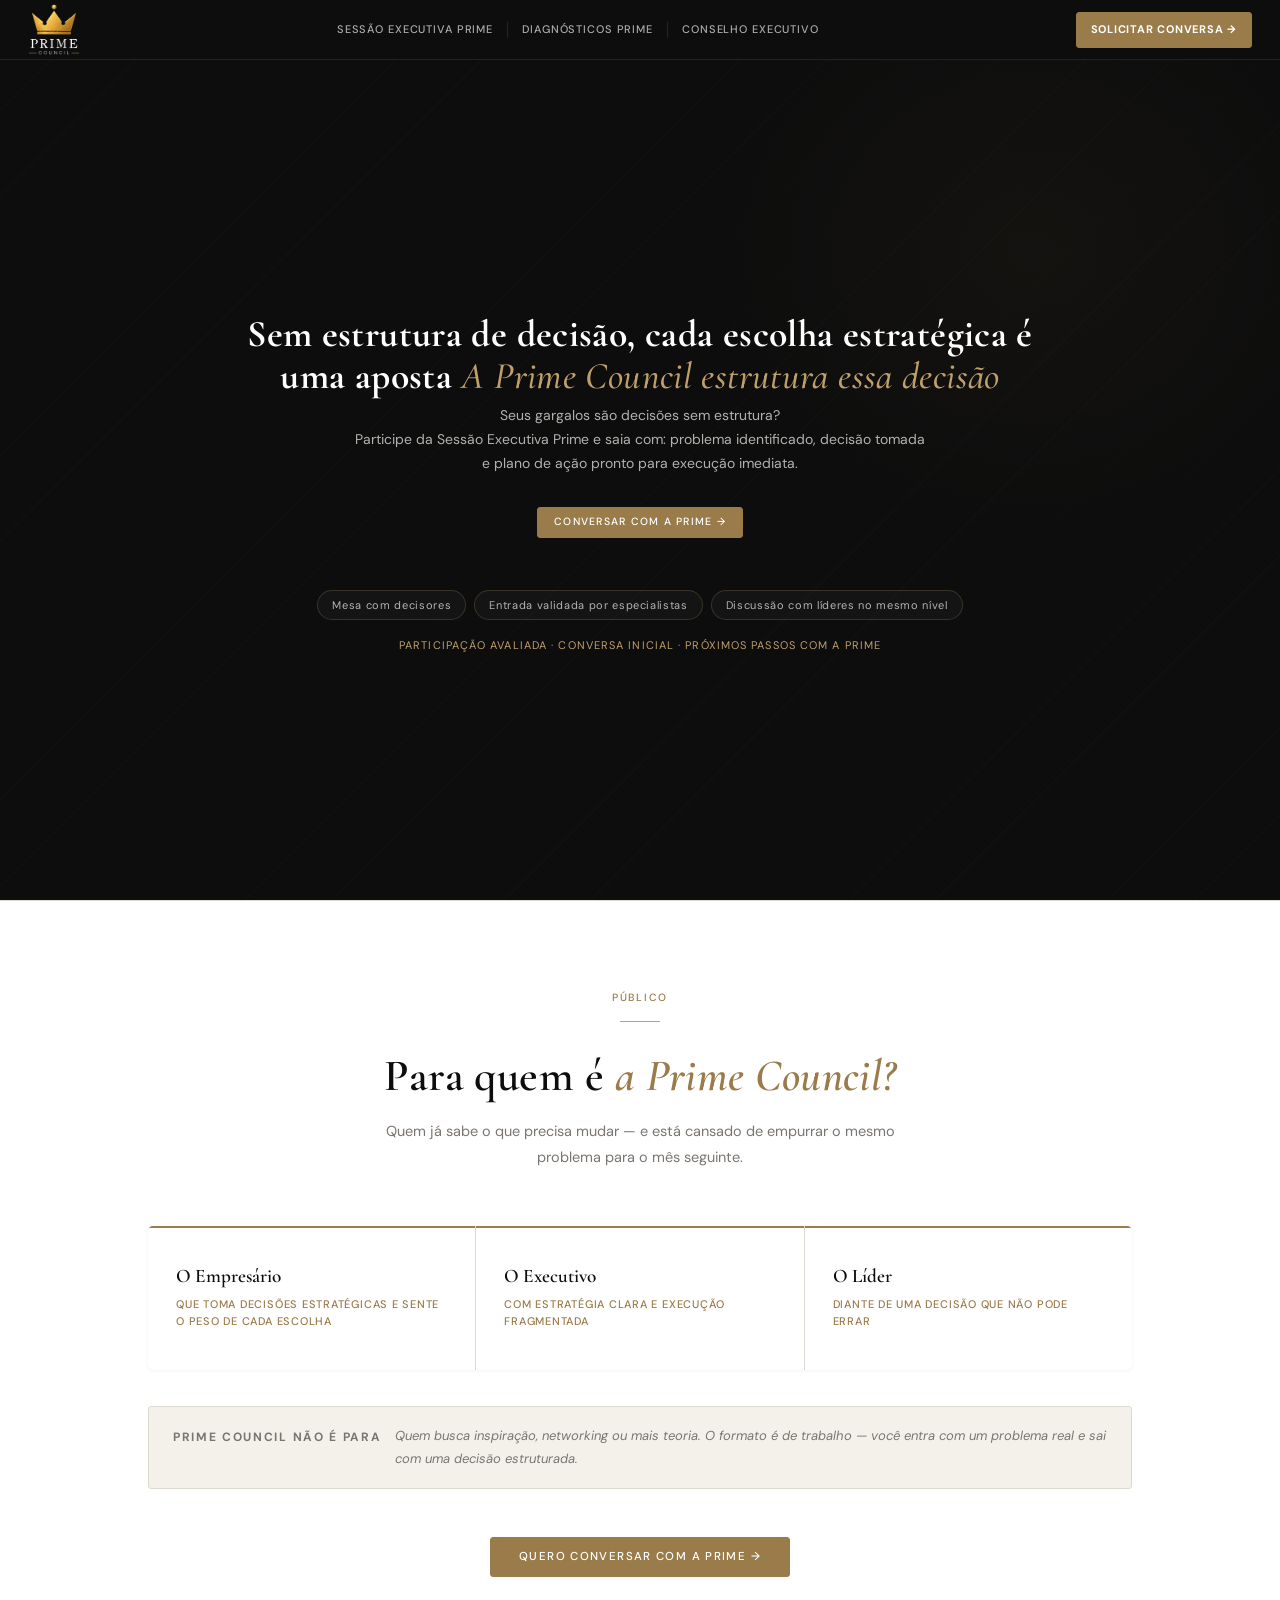
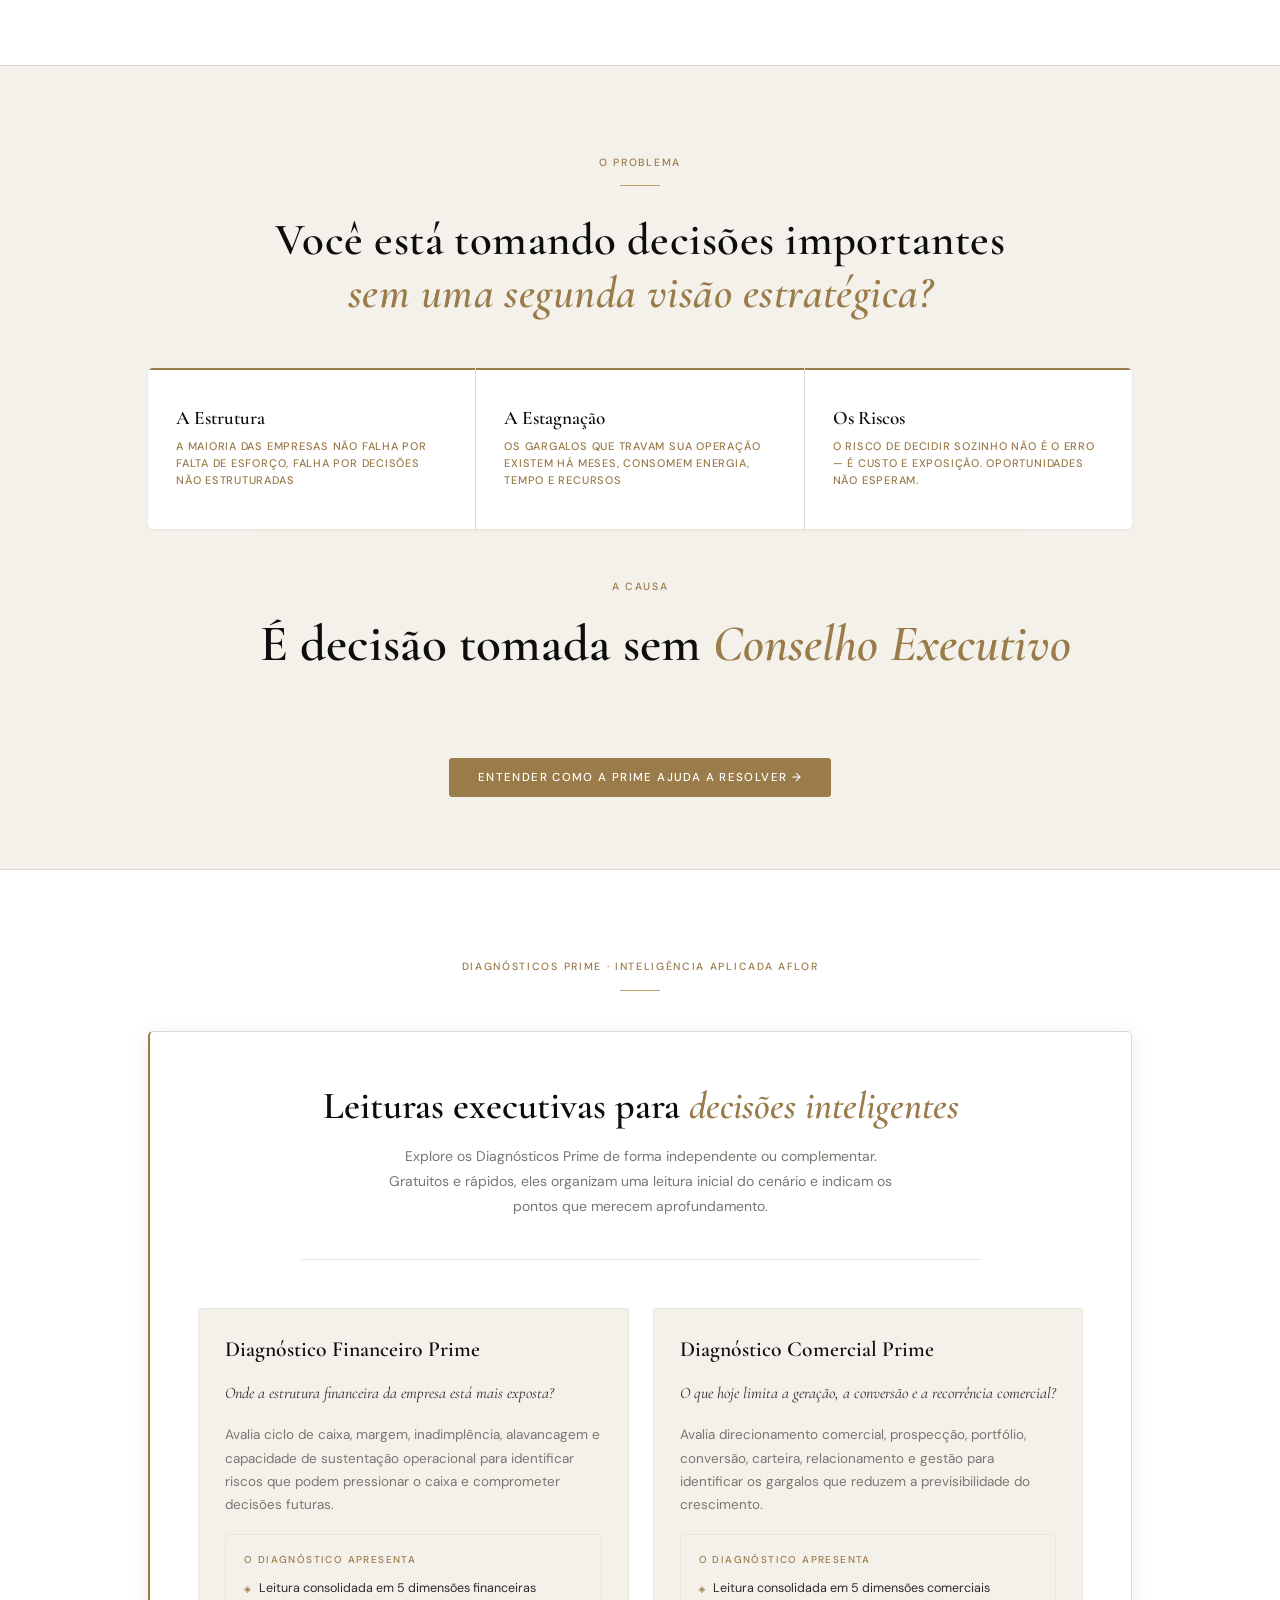
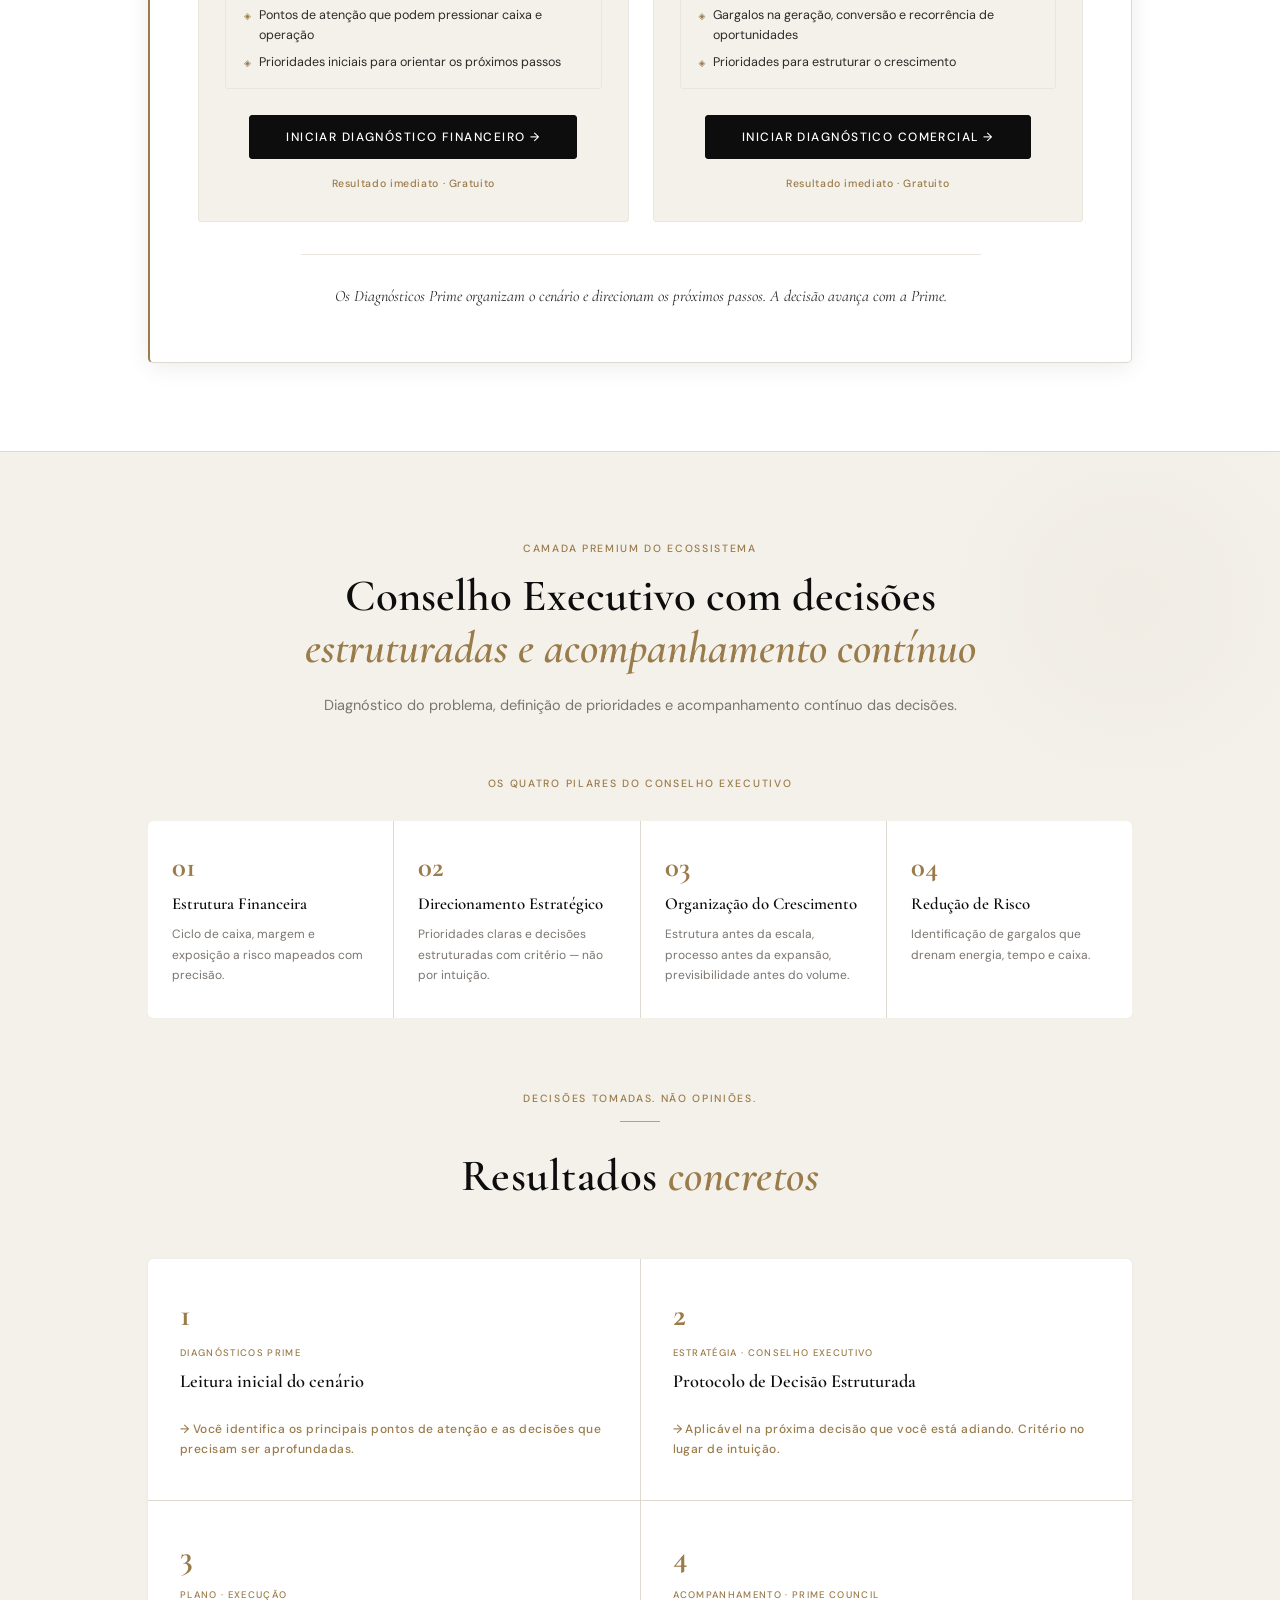
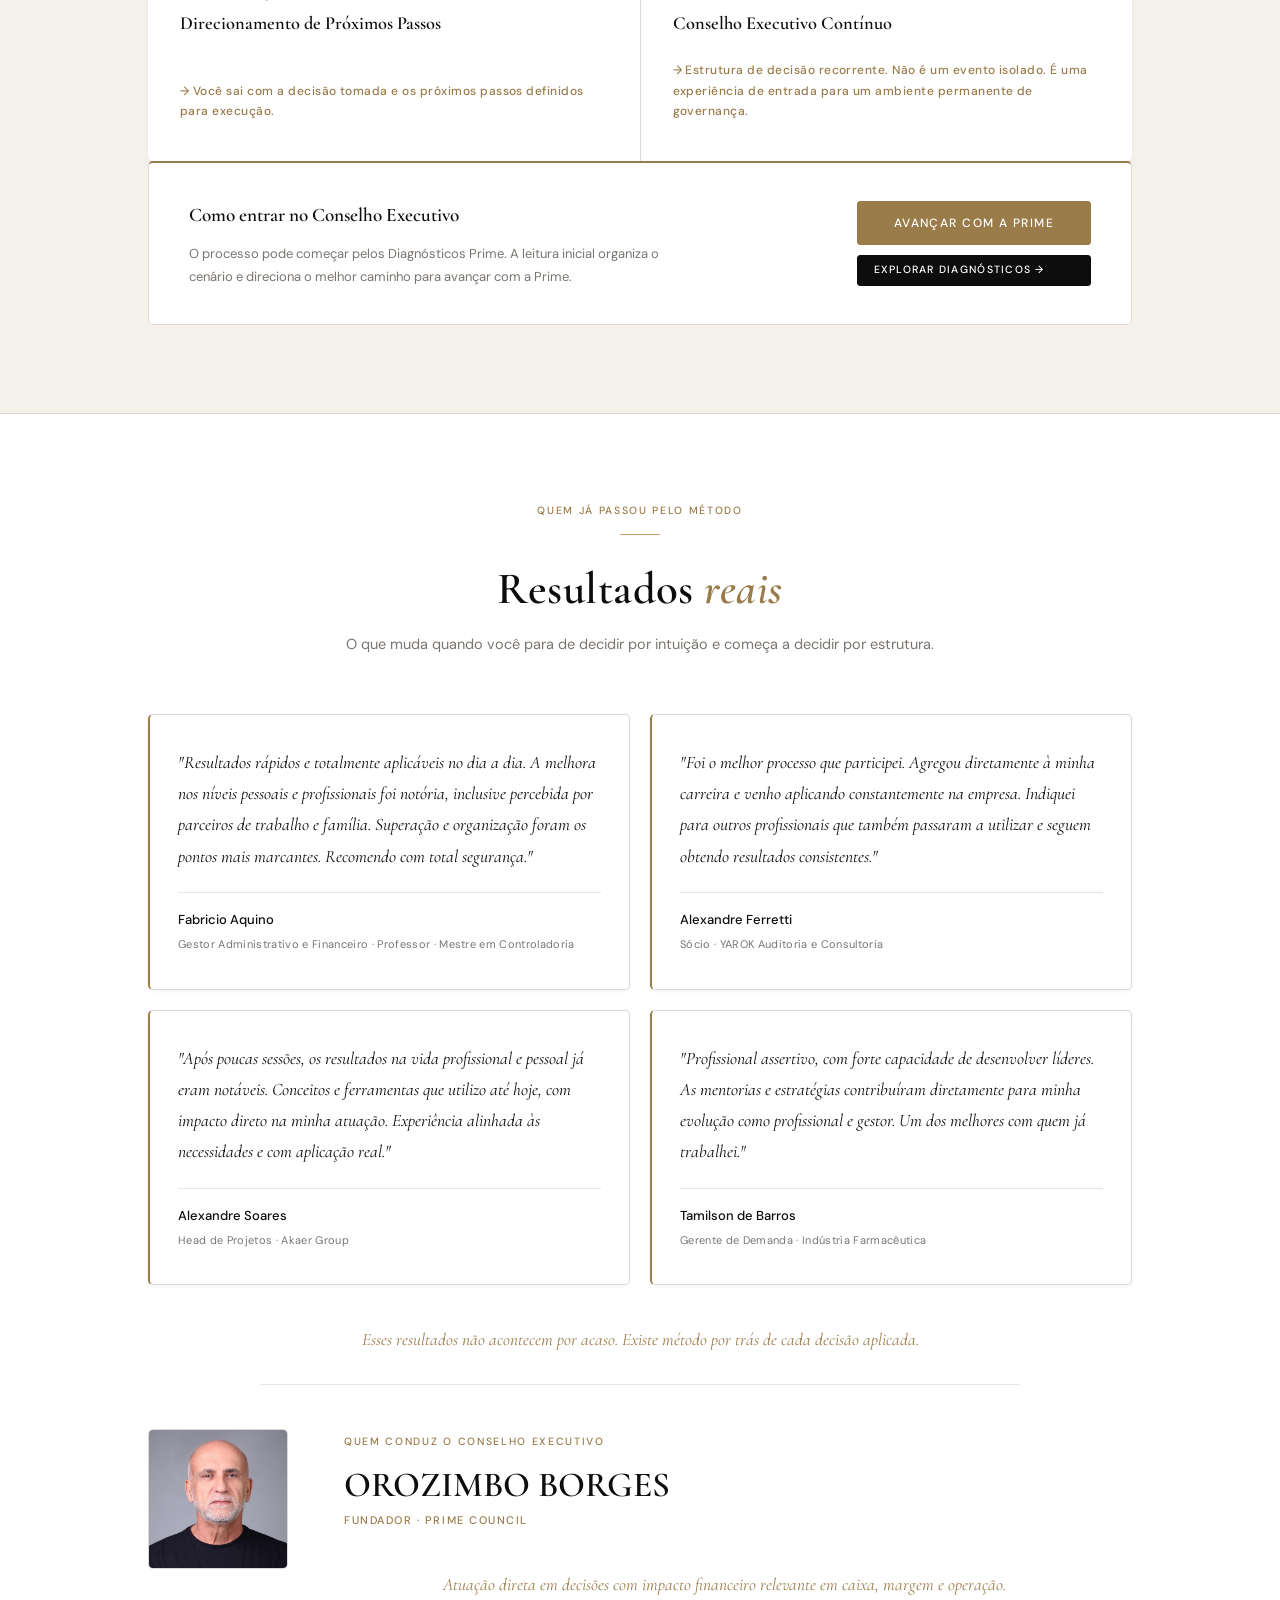
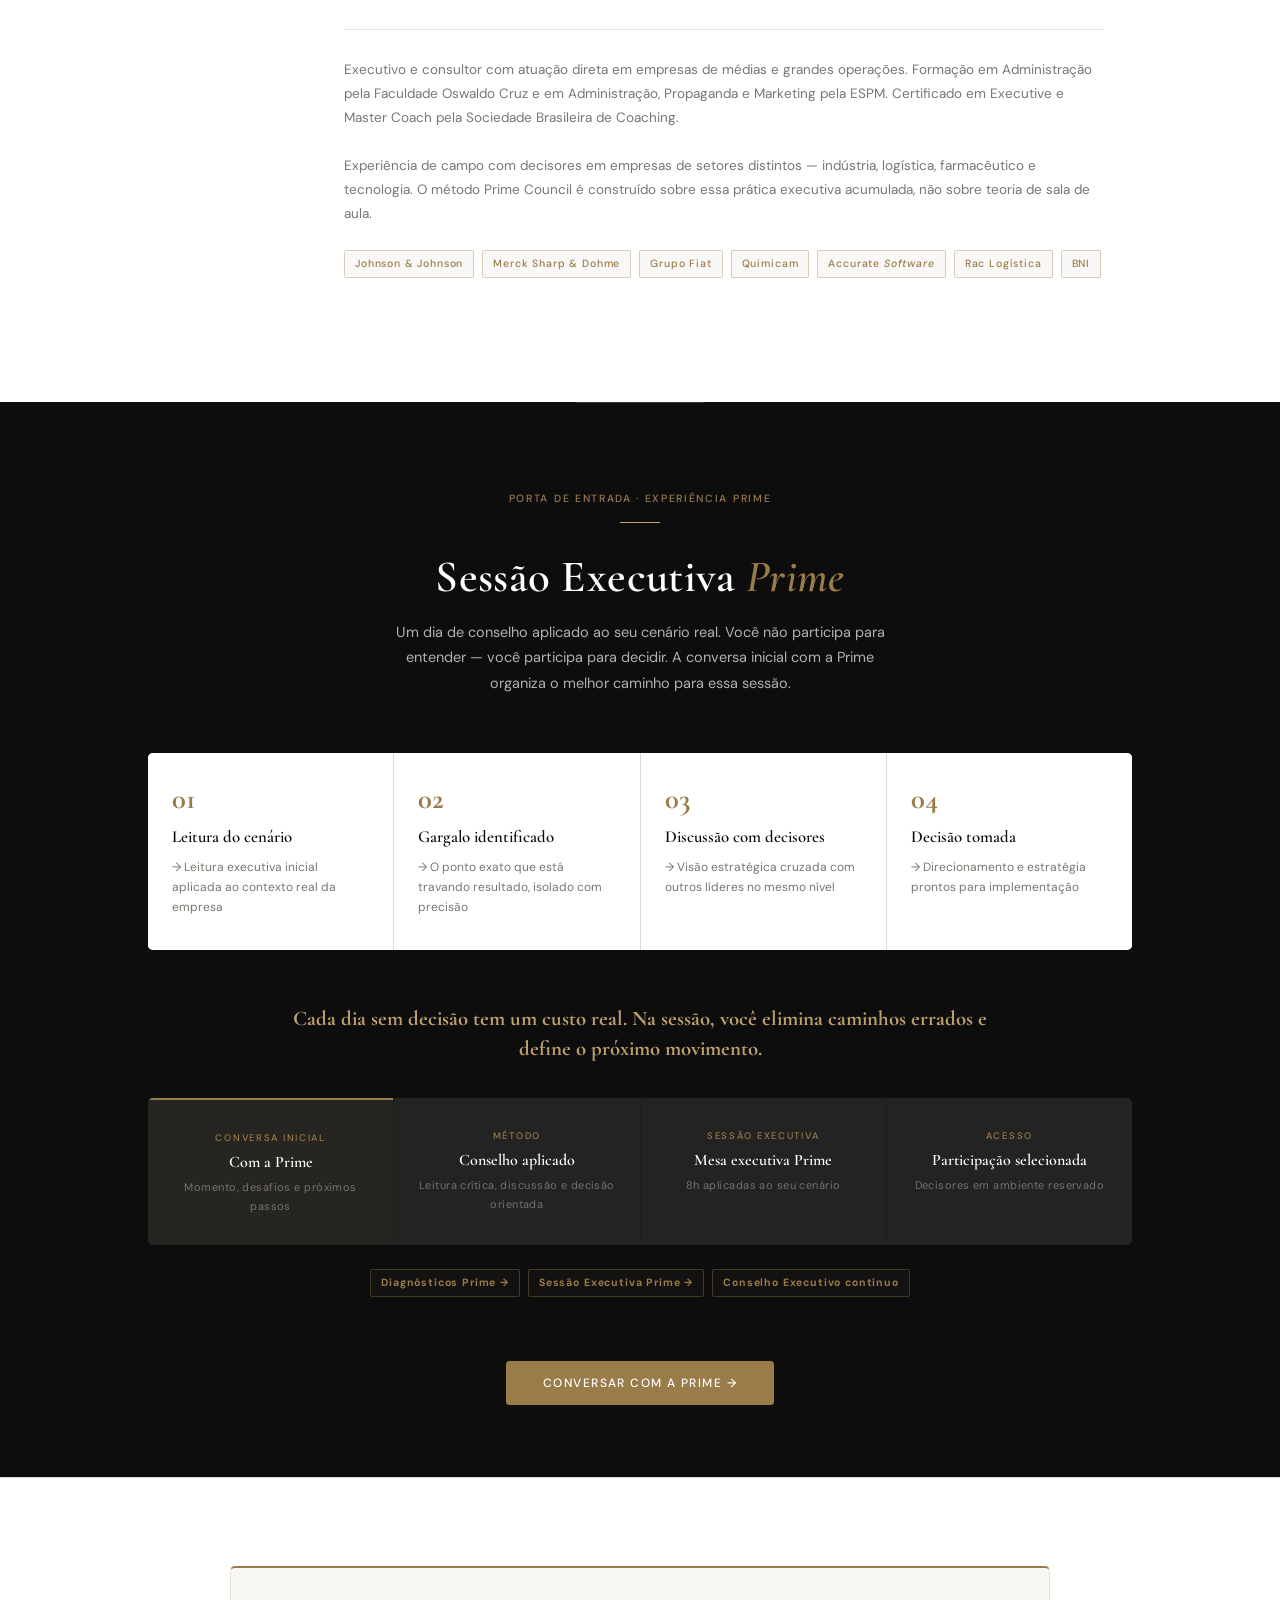
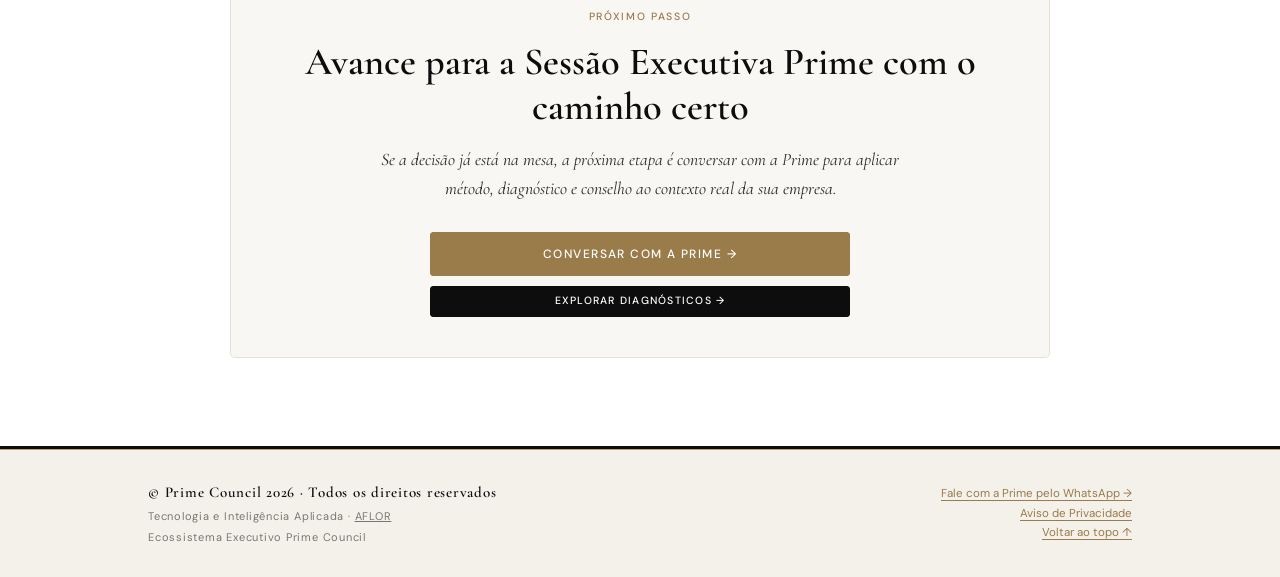
==== commit 463dcf98: "Add files via upload" ====
--- a/index.html
+++ b/index.html
@@ -1,898 +1,725 @@
-<!DOCTYPE html>
-<html lang="pt-BR">
-<head>
-  <meta charset="UTF-8" />
-  <meta name="viewport" content="width=device-width, initial-scale=1.0" />
-  <!-- Identidade e indexação -->
-  <title>AFLOR Flow · Gestão, Automação e Inteligência Aplicada</title>
-  <meta name="description" content="A AFLOR digitaliza e automatiza operações, integra plataformas e centraliza a gestão com o AFLOR Flow e inteligência aplicada ao contexto.">
-  <link rel="canonical" href="https://aflorsa.com.br/">
-  <meta name="robots" content="index, follow">
-
-  <!-- Favicon -->
-  <link rel="icon" type="image/png" sizes="32x32" href="assets/favicon-32.png">
-  <link rel="icon" type="image/png" sizes="16x16" href="assets/favicon-16.png">
-  <link rel="apple-touch-icon" sizes="180x180" href="assets/apple-touch-icon.png">
-
-  <!-- Open Graph -->
-  <meta property="og:type" content="website">
-  <meta property="og:url" content="https://aflorsa.com.br/">
-  <meta property="og:title" content="AFLOR Flow · Gestão, Automação e Inteligência Aplicada">
-  <meta property="og:description" content="A AFLOR digitaliza e automatiza operações, integra plataformas e centraliza a gestão com o AFLOR Flow e inteligência aplicada ao contexto.">
-  <meta property="og:image" content="https://aflorsa.com.br/assets/og-aflor.png">
-  <meta property="og:image:width" content="1731">
-  <meta property="og:image:height" content="909">
-  <meta property="og:image:alt" content="AFLOR Flow · Gestão, Automação e Inteligência Aplicada">
-  <meta property="og:locale" content="pt_BR">
-  <meta property="og:site_name" content="AFLOR">
-
-  <!-- Twitter / X -->
-  <meta name="twitter:card" content="summary_large_image">
-  <meta name="twitter:title" content="AFLOR Flow · Gestão, Automação e Inteligência Aplicada">
-  <meta name="twitter:description" content="A AFLOR digitaliza e automatiza operações, integra plataformas e centraliza a gestão com o AFLOR Flow e inteligência aplicada ao contexto.">
-  <meta name="twitter:image" content="https://aflorsa.com.br/assets/og-aflor.png">
-  <meta name="twitter:image:alt" content="AFLOR Flow · Gestão, Automação e Inteligência Aplicada">
-
-  <script type="application/ld+json">
-  {
-    "@context": "https://schema.org",
-    "@type": "Organization",
-    "@id": "https://aflorsa.com.br/#organization",
-    "name": "AFLOR",
-    "url": "https://aflorsa.com.br/",
-    "logo": "https://aflorsa.com.br/assets/logo-aflor-dark.png",
-    "image": "https://aflorsa.com.br/assets/og-aflor.png",
-    "email": "neto@aflorsa.com.br",
-    "description": "A AFLOR digitaliza e automatiza operações, integra plataformas e centraliza a gestão com o AFLOR Flow e inteligência aplicada ao contexto.",
-    "sameAs": [
-      "https://www.linkedin.com/company/aflorsa/",
-      "https://www.researchgate.net/profile/Analder-Santanna-Neto"
-    ],
-    "contactPoint": {
-      "@type": "ContactPoint",
-      "email": "neto@aflorsa.com.br",
-      "telephone": "+55 19 99226-4223",
-      "contactType": "customer support",
-      "availableLanguage": "pt-BR"
-    }
-  }
-  </script>
-  <script type="application/ld+json">
-  {
-    "@context": "https://schema.org",
-    "@type": "WebSite",
-    "@id": "https://aflorsa.com.br/#website",
-    "name": "AFLOR",
-    "url": "https://aflorsa.com.br/",
-    "publisher": {
-      "@id": "https://aflorsa.com.br/#organization"
-    }
-  }
-  </script>
-
-  <!-- Fontes via Fontshare (Cabinet Grotesk + Satoshi) -->
-  <link rel="preconnect" href="https://api.fontshare.com" />
-  <link href="https://api.fontshare.com/v2/css?f[]=cabinet-grotesk@700,800,900&amp;f[]=satoshi@400,500,700&amp;display=swap" rel="stylesheet" />
-
-  <link rel="stylesheet" href="style.css?v=20260913-nova-lp" />
-</head>
-<body>
-
-  <!-- ==============================
-       HEADER
-  ================================ -->
-  <header class="site-header" id="site-header">
-    <div class="container header-inner">
-
-      <a href="#inicio" class="logo-link" aria-label="AFLOR – página inicial">
-        <img
-          src="assets/logo-aflor-light.png"
-          alt="AFLOR"
-          class="logo-img"
-          onerror="this.style.display='none'; this.nextElementSibling.style.display='flex';"
-        />
-        <span class="logo-fallback" aria-hidden="true">
-          <span class="logo-text">aflor</span>
-          <span class="logo-leaf">◆</span>
-        </span>
-      </a>
-
-      <nav class="main-nav" id="main-nav" aria-label="Navegação principal">
-        <ul>
-          <li><a href="#aflor-flow">AFLOR Flow</a></li>
-          <li><a href="#dados-operacao">Operações</a></li>
-          <li><a href="#aplicacoes">Aplicações</a></li>
-          <li><a href="#contato">Contato</a></li>
-        </ul>
-      </nav>
-
-      <a
-        href="https://meetings.hubspot.com/analder?uuid=4fe28445-5840-4f42-94ad-234d35d57792"
-        target="_blank"
-        rel="noopener noreferrer"
-        class="header-cta cta-text"
-      >
-        Fale com um especialista 
-      </a>
-
-      <button
-        class="hamburger"
-        id="hamburger"
-        aria-label="Abrir menu"
-        aria-expanded="false"
-        aria-controls="mobile-nav"
-      >
-        <span></span>
-        <span></span>
-        <span></span>
-      </button>
-
-    </div>
-  </header>
-
-  <main>
-
-    <!-- ==============================
-         SEÇÃO 1 — HERO
-    ================================ -->
-    <section class="section section-dark legacy-home-section" id="legacy-inicio" hidden>
-      <div class="container hero-grid">
-
-        <div class="hero-content">
-          <p class="section-label">AFLOR · Automação, gestão e inteligência</p>
-
-          <h2 class="hero-title">
-            Automatizamos <br class="hero-title-break-portrait">operações para <br class="hero-title-break-portrait">mais eficiência e <br class="hero-title-break-portrait">melhor gestão
-          </h2>
-
-          <p class="hero-body">
-            Estruturamos soluções digitais sob demanda, combinando tecnologia e inteligência.
-          </p>
-
-        </div>
-
-        <div class="hero-visual hero-video-frame">
-          <div class="video-embed" style="position: relative; width: 100%; aspect-ratio: 16 / 9; overflow: hidden;">
-            <video
-              class="hero-video"
-              autoplay
-              muted
-              loop
-              playsinline
-              preload="metadata"
-              aria-label="Vídeo institucional AFLOR em movimento"
-            >
-              <source src="assets/video/aflor-em-movimento.webm" type="video/webm">
-              <source src="assets/video/aflor-em-movimento.mp4" type="video/mp4">
-              Seu navegador não suporta vídeo HTML5.
-            </video>
-          </div>
-          <p class="hero-video-caption">
-            Tecnologia AFLOR para conectar equipes · <a
-              class="hero-video-link"
-              href="https://www.youtube.com/watch?v=gCMbzjs0e8k"
-              target="_blank"
-              rel="noopener noreferrer"
-            >Assistir no YouTube ↗</a>
-          </p>
-        </div>
-
-        <div class="hero-conversion">
-          <div class="cta-group">
-            <a
-              href="ioa/"
-              target="_blank"
-              rel="noopener noreferrer"
-              class="btn btn-primary cta-text"
-            >
-              Iniciar Diagnóstico Operacional AFLOR 
-            </a>
-          </div>
-
-          <p class="microcopy">
-            Gratuito e objetivo para identificar gargalos, esforço e oportunidades de melhoria.
-          </p>
-        </div>
-
-      </div>
-    </section>
-
-    <!-- ==============================
-         SEÇÃO 2 — O PROBLEMA
-    ================================ -->
-    <section class="section section-light split-section legacy-home-section" id="legacy-observamos" hidden>
-      <div class="container">
-        <div class="split-section-heading">
-          <p class="section-label section-label--dark">O problema operacional</p>
-
-          <h2 class="section-title section-title--dark">
-            Custos invisíveis travam a operação
-          </h2>
-        </div>
-
-        <div class="observamos-grid split-grid split-grid--60-40">
-          <div class="observamos-text split-content">
-
-            <p class="body-text body-text--dark">
-              Falta de controle, retrabalho e rotinas manuais consomem tempo e recursos, mas esses custos nem sempre ficam claros no dia a dia.
-            </p>
-            <p class="body-text body-text--dark problem-highlight">
-              Quando mudar parece complexo ou caro, manter o processo atual costuma ser a opção mais simples.
-            </p>
-
-        </div>
-
-        <div class="observamos-symptoms split-visual split-visual--problem">
-          <div class="problem-asset-slots">
-            <img src="assets/problema-v2.webp" width="1400" height="788" alt="Operação com excesso de controles manuais e falta de arquitetura" loading="lazy" decoding="async" />
-          </div>
-        </div>
-
-        <a href="#aflor-flow" target="_blank" rel="noopener noreferrer" class="btn btn-primary btn-inline cta-text">
-          Identificar onde minha operação trava 
-        </a>
-
-        </div>
-      </div>
-    </section>
-
-    <!-- ==============================
-         SEÇÃO 3 — SOLUÇÕES AFLOR
-    ================================ -->
-    <section class="section section-dark legacy-home-section" id="legacy-solucoes-aflor" hidden>
-      <div class="container">
-        <span id="como-entrega" aria-hidden="true"></span>
-
-        <div class="section-header">
-          <p class="section-label">Soluções AFLOR</p>
-
-          <h2 class="section-title">
-            Cada operação pede uma solução diferente
-          </h2>
-
-          <p class="body-text">
-            A AFLOR não parte de uma estrutura pronta. Cada projeto começa pelo desafio.
-          </p>
-        </div>
-
-        <div class="delivery-grid">
-          <article class="card card-dark">
-            <img src="assets/diagnosticos.webp" alt="Diagnósticos AFLOR" class="card-asset-slot" loading="lazy" decoding="async" />
-            <h3 class="card-title">Diagnósticos AFLOR</h3>
-            <p class="card-meta solution-card-subtitle"><strong>Análise, qualificação e evolução.</strong></p>
-            <p class="card-body solution-card-description">
-              Inteligências para captar oportunidades, mapear cenários e prioridades, orientando a melhoria contínua.
-            </p>
-          </article>
-
-          <article class="card card-dark">
-            <img src="assets/nc.webp" alt="Plataforma AFLOR" class="card-asset-slot" loading="lazy" decoding="async" />
-            <h3 class="card-title">Plataforma AFLOR</h3>
-            <p class="card-meta solution-card-subtitle"><strong>Digitalização, execução e controle.</strong></p>
-            <p class="card-body solution-card-description">
-              Tecnologia para organizar rotinas, equipes e registros, com acompanhamento de diferentes operações em tempo real.
-            </p>
-          </article>
-
-          <article class="card card-dark">
-            <img src="assets/aflor_flow.webp" alt="AFLOR Flow" class="card-asset-slot" loading="lazy" decoding="async" />
-            <h3 class="card-title">AFLOR Flow</h3>
-            <p class="card-meta solution-card-subtitle"><strong>Integração, gestão e inteligência.</strong></p>
-            <p class="card-body solution-card-description">
-              Análises, histórico e automações com IA Flow para orientar decisões e melhoria contínua em diferentes contextos.
-            </p>
-          </article>
-        </div>
-
-      </div>
-    </section>
-
-    <!-- ==============================
-         SEÇÃO 4 — DIAGNÓSTICOS AFLOR
-    ================================ -->
-    <section class="section section-dark legacy-home-section" id="legacy-inteligencias-aplicadas" hidden>
-      <div class="container">
-        <span id="ioa" aria-hidden="true"></span>
-
-        <div class="section-header">
-          <p class="section-label">Diagnósticos AFLOR</p>
-
-          <h2 class="section-title">
-            Inteligências para diferentes decisões
-          </h2>
-
-        </div>
-
-        <div class="diagnostics-primary-grid">
-          <article class="card card-dark diagnostic-card diagnostic-card--primary diagnostic-card--operational">
-            <img src="assets/ioa.webp" alt="Diagnóstico Operacional AFLOR" class="diagnostic-asset-slot" loading="lazy" decoding="async" />
-            <h3 class="card-title">Diagnóstico Operacional AFLOR</h3>
-            <p class="diagnostic-question">Onde sua operação perde eficiência?</p>
-            <p class="card-body">
-              Identifica gargalos, esforço e oportunidades de melhoria.
-            </p>
-            <a
-              href="ioa/"
-              target="_blank"
-              rel="noopener noreferrer"
-              class="btn btn-primary btn-inline cta-text"
-            >
-              Iniciar Diagnóstico Operacional AFLOR 
-            </a>
-          </article>
-
-          <article class="card card-dark diagnostic-card diagnostic-card--primary">
-            <img src="assets/i-esg.webp" alt="Diagnóstico ESG AFLOR" class="diagnostic-asset-slot" loading="lazy" decoding="async" />
-            <h3 class="card-title">Diagnóstico ESG AFLOR</h3>
-            <p class="diagnostic-question">Quais práticas ESG precisam evoluir?</p>
-            <p class="card-body">
-              Avalia práticas, maturidade e prioridades ESG.
-            </p>
-            <a
-              href="i-esg/"
-              target="_blank"
-              rel="noopener noreferrer"
-              class="btn btn-secondary btn-inline cta-text"
-            >
-              Iniciar Diagnóstico ESG AFLOR 
-            </a>
-          </article>
-        </div>
-
-        <div class="diagnostics-secondary-grid">
-          <article class="card card-dark diagnostic-card diagnostic-card--secondary">
-            <h3 class="card-title">Diagnósticos Prime Council</h3>
-            <p class="card-body">
-              Inteligências financeiras e comerciais integradas ao ecossistema Prime, para orientar prioridades e próximos movimentos.
-            </p>
-            <a
-              href="https://primecouncil.com/#diagnostico"
-              target="_blank"
-              rel="noopener noreferrer"
-              class="btn btn-secondary btn-inline cta-text"
-            >
-              Acessar Diagnósticos Prime 
-            </a>
-          </article>
-
-          <article class="card card-dark diagnostic-card diagnostic-card--secondary">
-            <h3 class="card-title">Diagnósticos sob medida</h3>
-            <p class="card-body">
-              Inteligências estruturadas para desafios comerciais, operacionais e necessidades específicas de cada organização.
-            </p>
-            <a
-              href="https://wa.me/5519992264223"
-              target="_blank"
-              rel="noopener noreferrer"
-              class="btn btn-secondary btn-inline btn-secondary--accent cta-text"
-            >
-              Qual é a sua ideia? 
-            </a>
-          </article>
-        </div>
-
-      </div>
-    </section>
-
-    <!-- ==============================
-         SEÇÃO 6 — PLATAFORMA AFLOR
-    ================================ -->
-    <section class="section section-light legacy-home-section" id="legacy-plataforma-aflor" hidden>
-      <div class="container">
-        <div class="platform-layout">
-          <div class="section-header">
-            <p class="section-label section-label--dark">Plataforma AFLOR</p>
-
-            <h2 class="section-title section-title--dark">
-              Tecnologia adaptada à operação
-            </h2>
-
-            <p class="body-text body-text--dark">
-              Coleta estruturada de dados e evidências, planejamento e gestão, não conformidades e planos de ação, fluxos de trabalho e relatórios automatizados.
-            </p>
-          </div>
-
-          <div class="platform-visual">
-              <div class="platform-carousel" aria-label="Demonstrações da Plataforma AFLOR">
-                <div class="platform-carousel-track">
-                  <img
-                    src="assets/app.webp"
-                    alt="Plataforma AFLOR em aplicativo operacional"
-                    class="platform-app-image platform-carousel-slide is-active"
-                    loading="lazy"
-                    decoding="async"
-                  />
-                  <img
-                    src="assets/map.webp"
-                    alt="Plataforma AFLOR com mapa e monitoramento operacional"
-                    class="platform-app-image platform-carousel-slide"
-                    loading="lazy"
-                    decoding="async"
-                  />
-                  <img
-                    src="assets/nc.webp"
-                    alt="Plataforma AFLOR com gestão de não conformidades"
-                    class="platform-app-image platform-carousel-slide"
-                    loading="lazy"
-                    decoding="async"
-                  />
-                </div>
-
-                <div class="platform-carousel-controls">
-                  <button class="platform-carousel-arrow" type="button" data-platform-carousel-prev aria-label="Imagem anterior">
-                    ←
-                  </button>
-                  <div class="platform-carousel-dots" role="group" aria-label="Selecionar imagem da plataforma">
-                    <button class="platform-carousel-dot is-active" type="button" data-platform-carousel-dot="0" aria-label="Exibir imagem 1" aria-pressed="true"></button>
-                    <button class="platform-carousel-dot" type="button" data-platform-carousel-dot="1" aria-label="Exibir imagem 2" aria-pressed="false"></button>
-                    <button class="platform-carousel-dot" type="button" data-platform-carousel-dot="2" aria-label="Exibir imagem 3" aria-pressed="false"></button>
-                  </div>
-                  <button class="platform-carousel-arrow" type="button" data-platform-carousel-next aria-label="Próxima imagem">
-                    →
-                  </button>
-                </div>
-              </div>
-          </div>
-          <div class="section-cta platform-cta">
-            <a
-              href="https://wa.me/5519992264223"
-              target="_blank"
-              rel="noopener noreferrer"
-              class="btn btn-secondary btn-inline cta-text"
-            >
-              Qual é a sua necessidade? 
-            </a>
-          </div>
-        </div>
-      </div>
-    </section>
-
-    <!-- ==============================
-         SEÇÃO 6 — CLIENTES, OPERAÇÕES E TECNOLOGIAS
-    ================================ -->
-    <section class="section section-light legacy-home-section" id="legacy-rede-aplicacao" hidden>
-      <div class="container">
-        <span id="cases" aria-hidden="true"></span>
-
-        <div class="section-header">
-          <p class="section-label section-label--dark">Rede de aplicação</p>
-
-          <h2 class="section-title section-title--dark">
-            A lógica AFLOR em prática
-          </h2>
-
-          <p class="body-text body-text--dark">
-            Os destaques abaixo representam operações e registros estruturados com ativos AFLOR em diferentes contextos.
-          </p>
-        </div>
-
-        <div class="operations-proof">
-          <div class="operations-proof-grid">
-            <article class="operations-proof-card">
-              <h3 class="operations-proof-label">Monitoramento hídrico e controle de frota</h3>
-              <p class="operations-proof-value">+1.500</p>
-              <p class="operations-proof-detail">Dados de campo, mapas, frota e relatórios organizados em ambiente digital.</p>
-            </article>
-
-            <article class="operations-proof-card">
-              <h3 class="operations-proof-label">Inspeções inteligentes em grandes obras</h3>
-              <p class="operations-proof-value">+1.000</p>
-              <p class="operations-proof-detail">Serviços, materiais e não conformidades acompanhados com mais controle e agilidade.</p>
-            </article>
-
-            <article class="operations-proof-card">
-              <h3 class="operations-proof-label">Segurança e riscos psicossociais</h3>
-              <p class="operations-proof-value">+400</p>
-              <p class="operations-proof-detail">Inspeções, análises de risco e registros preventivos estruturados digitalmente.</p>
-            </article>
-
-            <article class="operations-proof-card">
-              <h3 class="operations-proof-label">Prime Council</h3>
-              <p class="operations-proof-value operations-proof-value--text">Ecossistema empresarial</p>
-              <p class="operations-proof-detail">Diagnósticos, gestão e acompanhamento integrados em uma jornada executiva.</p>
-            </article>
-          </div>
-        </div>
-
-        <p class="rede-logos-intro">Clientes, parceiros e tecnologias que fazem parte da atuação AFLOR.</p>
-
-        <div class="parceiros-block">
-          <div class="logo-grid">
-            <div class="logo-slot">
-              <img src="assets/Logo/ciaat.jpg" alt="CIAAT" loading="lazy" decoding="async" />
-            </div>
-            <div class="logo-slot">
-              <img src="assets/Logo/construcione.png" alt="Construcione" loading="lazy" decoding="async" />
-            </div>
-            <div class="logo-slot">
-              <img src="assets/Logo/datascope.png" alt="DataScope" loading="lazy" decoding="async" />
-            </div>
-            <div class="logo-slot">
-              <img src="assets/Logo/florestana.jpg" alt="Florestana" loading="lazy" decoding="async" />
-            </div>
-            <div class="logo-slot">
-              <img src="assets/Logo/hidro_qual.png" alt="Hidro Qual" loading="lazy" decoding="async" />
-            </div>
-            <div class="logo-slot">
-              <img src="assets/Logo/prime.webp" alt="Prime Council" loading="lazy" decoding="async" />
-            </div>
-            <div class="logo-slot">
-              <img src="assets/Logo/tf.png" alt="TF Engenharia" loading="lazy" decoding="async" />
-            </div>
-          </div>
-        </div>
-
-      </div>
-    </section>
-
-    <!-- ==============================
-         SEÇÃO 8 — ORIGEM TÉCNICA
-    ================================ -->
-    <section class="section section-dark split-section legacy-home-section" id="legacy-origem" hidden>
-      <div class="container">
-        <div class="origem-grid split-grid split-grid--55-45">
-
-          <div class="origem-text split-content">
-            <p class="section-label">Origem AFLOR</p>
-
-            <h2 class="section-title">
-              <span>Profundidade técnica</span>
-              <span>Entrega aplicada</span>
-            </h2>
-
-            <p class="body-text">
-              A AFLOR combina engenharia aplicada, pesquisa científica e experiência operacional para transformar desafios reais em tecnologia simples de usar.
-            </p>
-            <p class="body-text">
-              Fundada por Neto Sant’Anna, engenheiro e doutor pela ESALQ/USP, conecta conhecimento técnico à rotina das organizações.
-            </p>
-          </div>
-
-          <div class="founder-asset-slot split-visual split-visual--founder">
-            <img src="assets/fundador-neto-santanna-v2.webp" width="450" height="733" alt="Neto Sant'Anna" loading="lazy" decoding="async" />
-          </div>
-
-        </div>
-
-        <div class="origin-cta-panel" id="legacy-contato">
-          <div class="cta-final-heading">
-            <p class="section-label">Próximo passo</p>
-
-            <h2 class="cta-final-title">
-              Comece pelo seu desafio
-            </h2>
-          </div>
-
-          <p class="cta-final-sub">
-            Escolha um diagnóstico ou converse com a AFLOR para definir o próximo passo.
-          </p>
-
-          <div class="cta-group cta-group--center">
-            <a
-              href="ioa/"
-              target="_blank"
-              rel="noopener noreferrer"
-              class="btn btn-primary btn-lg cta-text"
-            >
-              Iniciar Diagnóstico Operacional AFLOR 
-            </a>
-            <a
-              href="i-esg/"
-              target="_blank"
-              rel="noopener noreferrer"
-              class="btn btn-secondary cta-text"
-            >
-              Iniciar Diagnóstico ESG AFLOR 
-            </a>
-            <a
-              href="https://wa.me/5519992264223"
-              target="_blank"
-              rel="noopener noreferrer"
-              class="btn btn-secondary cta-text"
-            >
-              Conversar com a AFLOR 
-            </a>
-          </div>
-        </div>
-      </div>
-    </section>
-
-    <section class="section section-dark new-lp-hero" id="inicio" data-hero-scroll>
-      <div class="new-lp-hero__sticky">
-        <div class="container new-lp-hero__grid">
-          <svg class="cv-scene" role="img" aria-labelledby="cv-scene-title cv-scene-description" viewBox="0 0 1440 820">
-            <title id="cv-scene-title">Organização progressiva</title>
-            <desc id="cv-scene-description">Dados dispersos formam uma espiral ao redor do AFLOR Flow, concentram-se e revelam a IA Flow.</desc>
-            <g class="cv-depth cv-depth--far" aria-hidden="true"></g>
-            <g class="cv-depth cv-depth--middle" aria-hidden="true"></g>
-            <g class="cv-depth cv-depth--near" aria-hidden="true"></g>
-          </svg>
-          <div class="new-lp-hero__foreground">
-            <h1 class="new-lp-hero__product">AFLOR <span>Flow</span></h1>
-            <p class="new-lp-hero__signature">Gestão automatizada com inteligência aplicada.</p>
-          </div>
-          <div class="cv-intelligence" aria-hidden="true">
-            <div class="cv-intelligence__identity">
-              <img class="cv-intelligence__symbol" src="assets/ia-flow-spark.svg" alt="">
-              <span class="cv-intelligence__label">IA Flow</span>
-            </div>
-            <div class="cv-intelligence__outcomes">
-              <span class="cv-intelligence__automation">AUTOMAÇÃO</span><span aria-hidden="true"> · </span><span>PRIORIDADE</span><span aria-hidden="true"> · </span><span>AÇÃO</span>
-            </div>
-          </div>
-          <button class="cv-pause" type="button" aria-pressed="false" aria-label="Pausar animação do Hero" hidden><span aria-hidden="true">Ⅱ</span> <span data-cv-pause-label>Pausar movimento</span></button>
-        </div>
-      </div>
-    </section>
-
-    <section class="section section-light new-lp-flow" id="aflor-flow">
-      <div class="container new-lp-flow__layout">
-        <div class="new-lp-flow__intro">
-          <p class="section-label section-label--dark">PLATAFORMA DE GESTÃO</p>
-          <h2 class="new-lp-flow__title">AFLOR Flow</h2>
-          <p class="new-lp-flow__copy">Processos manuais, retrabalho e falta de controle consomem tempo e recursos. O AFLOR Flow centraliza a operação e, com a IA Flow integrada, transforma esse contexto em prioridades e próximos movimentos.</p>
-        </div>
-        <div class="new-lp-flow__media">
-          <video class="new-lp-flow__video" data-aflor-flow-demo autoplay muted playsinline loop preload="none" tabindex="0" role="button" title="Clique para ampliar" aria-label="Demonstração do AFLOR Flow. Clique para ampliar">
-            <source data-src="assets/video/AFLOR_Flow_LP.webm" type="video/webm">
-            <source data-src="assets/video/AFLOR_Flow_LP.mp4" type="video/mp4">
-          </video>
-        </div>
-        <a class="new-lp-future-cta cta-text" href="https://aflorsa.com.br/flow/demo/" target="_blank" rel="noopener">Explorar o AFLOR Flow</a>
-      </div>
-    </section>
-
-    <section class="section section-dark new-lp-data" id="dados-operacao">
-      <div class="container">
-        <div class="platform-layout">
-          <div class="section-header">
-            <p class="section-label section-label--dark">Dados e operação</p>
-            <h2 class="section-title section-title--dark">Tecnologia adaptada à operação</h2>
-            <p class="body-text body-text--dark">Coleta estruturada de dados e evidências, planejamento e gestão, não conformidades e planos de ação, fluxos de trabalho e relatórios automatizados.</p>
-          </div>
-
-          <div class="platform-visual">
-            <div class="platform-carousel" aria-label="Capacidades operacionais e Diagnósticos AFLOR">
-              <div class="platform-carousel-track">
-                <figure class="platform-carousel-slide is-active">
-                  <img src="assets/app.webp" alt="Aplicativo AFLOR Flow em operação de campo" loading="lazy" decoding="async">
-                  <figcaption class="platform-carousel-caption">
-                    <p class="new-lp-data__slide-eyebrow">App / operação</p>
-                    <h3>Controle da operação na palma da mão.</h3>
-                    <button class="cta-text new-lp-data__video-trigger" type="button" data-operation-video-open>Ver operação em vídeo</button>
-                  </figcaption>
-                </figure>
-                <figure class="platform-carousel-slide">
-                  <img src="assets/ioa.webp" alt="Diagnóstico Operacional AFLOR — IOA" loading="lazy" decoding="async">
-                  <figcaption class="platform-carousel-caption">
-                    <p class="new-lp-data__slide-eyebrow">Diagnóstico Operacional AFLOR</p>
-                    <h3>Onde sua empresa perde eficiência?</h3>
-                    <a href="https://aflorsa.com.br/ioa/" target="_blank" rel="noopener" class="cta-text">Iniciar Diagnóstico gratuito</a>
-                  </figcaption>
-                </figure>
-                <figure class="platform-carousel-slide">
-                  <img src="assets/i-esg.webp" alt="Diagnóstico ESG AFLOR — I-ESG" loading="lazy" decoding="async">
-                  <figcaption class="platform-carousel-caption">
-                    <p class="new-lp-data__slide-eyebrow">Diagnóstico ESG AFLOR</p>
-                    <h3>Quais práticas precisam evoluir?</h3>
-                    <a href="https://aflorsa.com.br/i-esg/" target="_blank" rel="noopener" class="cta-text">Iniciar Diagnóstico gratuito</a>
-                  </figcaption>
-                </figure>
-              </div>
-
-              <div class="platform-carousel-controls" aria-label="Navegação do carrossel">
-                <button class="platform-carousel-arrow" type="button" data-platform-carousel-prev aria-label="Slide anterior">←</button>
-                <button class="platform-carousel-arrow" type="button" data-platform-carousel-next aria-label="Próximo slide">→</button>
-              </div>
-              <div class="platform-carousel-dots" role="group" aria-label="Selecionar conteúdo">
-                <button class="platform-carousel-dot is-active" type="button" data-platform-carousel-dot="0" aria-label="Exibir App e operação" aria-pressed="true"></button>
-                <button class="platform-carousel-dot" type="button" data-platform-carousel-dot="1" aria-label="Exibir Diagnóstico Operacional AFLOR — IOA" aria-pressed="false"></button>
-                <button class="platform-carousel-dot" type="button" data-platform-carousel-dot="2" aria-label="Exibir Diagnóstico ESG AFLOR — I-ESG" aria-pressed="false"></button>
-              </div>
-            </div>
-          </div>
-          <div class="new-lp-data__custom">
-            <p class="new-lp-data__custom-eyebrow">ATUAÇÃO AFLOR</p>
-            <h3>Da operação à inteligência aplicada.</h3>
-            <div class="new-lp-data__fronts">
-              <div class="new-lp-data__front">
-                <h4>DIGITALIZAÇÃO E AUTOMAÇÃO</h4>
-                <p>Transformamos processos comerciais e operacionais em fluxos digitais.</p>
-              </div>
-              <div class="new-lp-data__front">
-                <h4>INTEGRAÇÃO E GESTÃO CENTRALIZADA</h4>
-                <p>Conectamos plataformas, dados e operações em uma visão única.</p>
-              </div>
-              <div class="new-lp-data__front">
-                <h4>INTELIGÊNCIA APLICADA</h4>
-                <p>Usamos o contexto operacional para apoiar prioridades, análises e decisões.</p>
-              </div>
-            </div>
-            <a href="https://wa.me/5519992264223" target="_blank" rel="noopener" class="cta-text">Conversar sobre minha operação</a>
-          </div>
-        </div>
-      </div>
-      <div class="new-lp-video-modal" data-operation-video-modal hidden aria-hidden="true">
-        <div class="new-lp-video-modal__dialog" role="dialog" aria-modal="true" aria-labelledby="operation-video-title">
-          <div class="new-lp-video-modal__header">
-            <p id="operation-video-title">Operação AFLOR</p>
-            <button type="button" data-operation-video-close aria-label="Fechar vídeo">Fechar</button>
-          </div>
-          <div class="new-lp-video-modal__mount" data-operation-video-mount></div>
-        </div>
-      </div>
-    </section>
-
-    <section class="section section-light new-lp-applications" id="aplicacoes">
-      <div class="container">
-        <div class="new-lp-applications__heading">
-          <p class="section-label section-label--dark">Aplicações</p>
-          <h2 class="section-title section-title--dark">Um Flow. Diferentes processos.</h2>
-        </div>
-        <ol class="new-lp-applications__grid">
-          <li class="new-lp-application">
-            <h3>Monitoramento hídrico e operação de campo</h3>
-            <p class="new-lp-application__number">+ 1.500</p>
-            <p>Registros/OS com execução, localização, parâmetros técnicos e evidências.</p>
-            <p class="new-lp-application__note">220 viagens gerenciadas</p>
-          </li>
-          <li class="new-lp-application">
-            <h3>Inspeções inteligentes em grandes obras</h3>
-            <p class="new-lp-application__number">+ 1.100</p>
-            <p>Serviços, materiais e não conformidades acompanhados com mais controle e agilidade.</p>
-          </li>
-          <li class="new-lp-application">
-            <h3>Segurança do trabalho e riscos psicossociais</h3>
-            <p class="new-lp-application__number">+ 420</p>
-            <p>Inspeções e registros preventivos em obras, com análises de riscos psicossociais NR-1 em empresas — tudo estruturado digitalmente e em tempo real.</p>
-          </li>
-          <li class="new-lp-application">
-            <h3>Auditorias FSC</h3>
-            <p class="new-lp-application__number">+ 230</p>
-            <p>Geração automatizada de relatórios, gestão, rastreabilidade e histórico das auditorias.</p>
-          </li>
-          <li class="new-lp-application">
-            <h3>Restauração ecológica</h3>
-            <p class="new-lp-application__number">+ 340</p>
-            <p>Projetos e diagnósticos automatizados, com gestão operacional integrada.</p>
-            <p class="new-lp-application__note">A primeira aplicação que originou o método AFLOR.</p>
-          </li>
-          <li class="new-lp-application">
-            <h3>Ecossistema empresarial</h3>
-            <h3 class="new-lp-application__prime-title">Prime Council</h3>
-            <p>Diagnósticos, gestão e acompanhamento comercial integrados em uma jornada executiva.</p>
-            <a href="https://primecouncil.com/#diagnostico" target="_blank" rel="noopener" class="cta-text new-lp-application__cta">Explorar os Diagnósticos Prime</a>
-          </li>
-        </ol>
-
-        <p class="new-lp-applications__logos-intro">Organizações e tecnologias que fazem parte da atuação AFLOR.</p>
-        <div class="new-lp-applications__logos" aria-label="Prova institucional">
-          <div class="logo-grid">
-            <div class="logo-slot"><img src="assets/Logo/ciaat.jpg" alt="CIAAT" loading="lazy" decoding="async"></div>
-            <div class="logo-slot"><img src="assets/Logo/construcione.png" alt="Construcione" loading="lazy" decoding="async"></div>
-            <div class="logo-slot"><img src="assets/Logo/datascope.png" alt="DataScope" loading="lazy" decoding="async"></div>
-            <div class="logo-slot"><img src="assets/Logo/florestana.jpg" alt="Florestana" loading="lazy" decoding="async"></div>
-            <div class="logo-slot"><img src="assets/Logo/hidro_qual.png" alt="Hidro Qual" loading="lazy" decoding="async"></div>
-            <div class="logo-slot"><img src="assets/Logo/prime.webp" alt="Prime Council" loading="lazy" decoding="async"></div>
-            <div class="logo-slot"><img src="assets/Logo/tf.png" alt="TF Engenharia" loading="lazy" decoding="async"></div>
-          </div>
-        </div>
-      </div>
-    </section>
-
-    <section class="section section-dark new-lp-proof" id="aflor">
-      <div class="container">
-        <div class="origem-grid split-grid split-grid--55-45">
-          <div class="origem-text split-content">
-            <p class="section-label">Origem AFLOR</p>
-            <h2 class="section-title"><span>Profundidade técnica</span><span>Entrega aplicada</span></h2>
-            <p class="body-text">A AFLOR combina engenharia aplicada, pesquisa científica e experiência operacional para transformar desafios reais em tecnologia simples de usar.</p>
-            <p class="body-text">Fundada por Neto Sant’Anna, engenheiro e doutor pela ESALQ/USP, conecta conhecimento técnico à rotina das organizações.</p>
-          </div>
-          <div class="founder-asset-slot split-visual split-visual--founder">
-            <img src="assets/fundador-neto-santanna-v2.webp" width="450" height="733" alt="Neto Sant'Anna" loading="lazy" decoding="async">
-          </div>
-        </div>
-
-        <div class="origin-cta-panel" id="contato">
-          <div class="cta-final-heading">
-            <p class="section-label">PRÓXIMO PASSO</p>
-            <h2 class="cta-final-title">Comece pelo seu desafio</h2>
-          </div>
-          <p class="cta-final-sub">Explore o AFLOR Flow, identifique oportunidades com o Diagnóstico Operacional ou converse com a AFLOR para definir o caminho mais adequado.</p>
-          <div class="cta-group cta-group--center new-lp-origin-cta-links">
-            <a href="https://aflorsa.com.br/flow/demo/" target="_blank" rel="noopener" class="cta-text">Explorar o AFLOR Flow</a>
-            <a href="https://wa.me/5519992264223" target="_blank" rel="noopener" class="cta-text">Conversar com a AFLOR</a>
-            <a href="https://aflorsa.com.br/ioa/" target="_blank" rel="noopener" class="cta-text">Iniciar Diagnóstico Operacional</a>
-          </div>
-        </div>
-      </div>
-    </section>
-  </main>
-
-  <!-- ==============================
-       RODAPÉ
-  ================================ -->
-  <footer class="site-footer">
-    <div class="container footer-inner">
-
-      <div class="footer-brand">
-        <a href="#inicio" class="logo-link" aria-label="AFLOR – topo da página">
-          <img
-            src="assets/logo-aflor-dark.png"
-            alt="AFLOR"
-            class="logo-img footer-logo"
-            loading="lazy"
-            decoding="async"
-            onerror="this.style.display='none'; this.nextElementSibling.style.display='flex';"
-          />
-          <span class="logo-fallback" aria-hidden="true">
-            <span class="logo-text">aflor</span>
-            <span class="logo-leaf">◆</span>
-          </span>
-        </a>
-      </div>
-
-      <nav class="footer-nav" aria-label="Navegação rodapé">
-        <ul>
-          <li><a href="#aflor-flow">AFLOR Flow</a></li>
-          <li><a href="#dados-operacao">Operações</a></li>
-          <li><a href="#aplicacoes">Aplicações</a></li>
-          <li><a href="#contato">Contato</a></li>
-          <li><a href="https://aflorsa.com.br/privacidade/" target="_blank" rel="noopener noreferrer">Aviso de Privacidade</a></li>
-          <li><a href="https://aflorsa.com.br/condicoes-gerais/" target="_blank" rel="noopener noreferrer">Condições Gerais de Contratação</a></li>
-        </ul>
-      </nav>
-
-      <div class="footer-links">
-        <a
-          href="https://wa.me/5519992264223"
-          target="_blank"
-          rel="noopener noreferrer"
-          class="footer-link"
-        >
-          WhatsApp
-        </a>
-        <a
-          href="mailto:neto@aflorsa.com.br"
-          class="footer-link"
-        >
-          E-mail
-        </a>
-        <a
-          href="https://www.linkedin.com/company/aflorsa/"
-          target="_blank"
-          rel="noopener noreferrer"
-          class="footer-link"
-        >
-          LinkedIn
-        </a>
-        <a
-          href="https://www.researchgate.net/profile/Analder-Santanna-Neto"
-          target="_blank"
-          rel="noopener noreferrer"
-          class="footer-link"
-        >
-          ResearchGate
-        </a>
-      </div>
-
-    </div>
-
-    <div class="container footer-bottom">
-      <p class="footer-copy">© AFLOR <span id="footer-year">2026</span> · Todos os direitos reservados.</p>
-    </div>
-  </footer>
-
-  <button class="back-to-top" type="button" data-back-to-top aria-label="Voltar ao topo">↑</button>
-
-  <div class="solution-lightbox" id="solution-lightbox" aria-hidden="true" role="dialog" aria-modal="true" aria-label="Imagem ampliada da solução AFLOR">
-    <div class="solution-lightbox__dialog">
-      <button class="solution-lightbox__close" type="button" aria-label="Fechar imagem ampliada">×</button>
-      <img class="solution-lightbox__image" src="" alt="" />
-    </div>
-  </div>
-
-  <script src="scripts.js?v=20260913-nova-lp"></script>
-</body>
-</html>
+<!DOCTYPE html>
+<html lang="pt-BR">
+<head>
+  <meta charset="UTF-8" />
+  <meta name="viewport" content="width=device-width, initial-scale=1.0" />
+  <title>Prime Council · Conselho Executivo para Decisões Estratégicas</title>
+
+  <meta name="description" content="Sessão Executiva Prime para decisores que precisam de clareza estratégica, conselho aplicado e decisão orientada. Entrada por conversa inicial com a Prime." />
+  <link rel="canonical" href="https://primecouncil.com/" />
+  <link rel="alternate" hreflang="pt-BR" href="https://primecouncil.com/" />
+  <meta name="robots" content="index, follow" />
+  <meta name="author" content="Prime Council" />
+  <meta name="theme-color" content="#1A2B3C" />
+  <link rel="icon" type="image/png" sizes="32x32" href="assets/favicon-32.png">
+  <link rel="icon" type="image/png" sizes="16x16" href="assets/favicon-16.png">
+  <link rel="apple-touch-icon" sizes="180x180" href="assets/apple-touch-icon.png">
+  <meta property="og:type" content="website" />
+  <meta property="og:locale" content="pt_BR" />
+  <meta property="og:title" content="Prime Council · Conselho Executivo para Decisões Estratégicas" />
+  <meta property="og:description" content="Sessão Executiva Prime para decisores que precisam de clareza estratégica, conselho aplicado e decisão orientada. Entrada por conversa inicial com a Prime." />
+  <meta property="og:url" content="https://primecouncil.com/" />
+  <meta property="og:image" content="https://primecouncil.com/assets/og-prime.png">
+  <meta property="og:image:width" content="1200">
+  <meta property="og:image:height" content="630">
+  <meta name="twitter:card" content="summary_large_image" />
+  <meta name="twitter:title" content="Prime Council · Conselho Executivo para Decisões Estratégicas" />
+  <meta name="twitter:description" content="Sessão Executiva Prime para decisores que precisam de clareza estratégica, conselho aplicado e decisão orientada. Entrada por conversa inicial com a Prime." />
+  <meta name="twitter:image" content="https://primecouncil.com/assets/og-prime.png">
+  <meta name="twitter:site" content="@primecouncil" />
+
+  <link rel="preconnect" href="https://fonts.googleapis.com" />
+  <link rel="preconnect" href="https://fonts.gstatic.com" crossorigin />
+  <link rel="preload"
+        href="https://fonts.googleapis.com/css2?family=Cormorant+Garamond:ital,wght@0,400;0,500;0,600;0,700;1,400;1,600&family=DM+Sans:wght@300;400;500;600&display=swap"
+        as="style"
+        onload="this.onload=null;this.rel='stylesheet'">
+  <noscript>
+    <link href="https://fonts.googleapis.com/css2?family=Cormorant+Garamond:ital,wght@0,400;0,500;0,600;0,700;1,400;1,600&family=DM+Sans:wght@300;400;500;600&display=swap"
+          rel="stylesheet">
+  </noscript>
+  <link rel="stylesheet" href="style.css" />
+</head>
+<body>
+
+  <!-- ============================================================
+  HEADER FIXO
+  ============================================================ -->
+  <header class="site-header">
+    <div class="site-header-inner">
+
+      <a class="header-brand" href="https://primecouncil.com/">
+        <div class="logo-mark">
+          <img class="brand-icon-img" src="./assets/prime-council-logo-texto-claro-web.webp" alt="Prime Council">
+        </div>
+      </a>
+
+      <nav class="header-nav" aria-label="Navegação principal">
+        <a href="#evento" class="header-nav-link" data-nav="event">Sessão Executiva Prime</a>
+        <span class="h-sep" aria-hidden="true"></span>
+        <a href="#diagnostico" class="header-nav-link" data-nav="irfe">Diagnósticos Prime</a>
+        <span class="h-sep" aria-hidden="true"></span>
+        <a href="#prime-council" class="header-nav-link" data-nav="council">Conselho Executivo</a>
+      </nav>
+
+      <div class="header-ctas">
+        <a href="./contato/"
+           target="_blank"
+           rel="noopener noreferrer"
+           class="btn btn-gold btn-sm"
+           aria-label="Solicitar conversa"
+           data-flow="event-entry"
+           data-entry="cold"
+           data-cta-position="header">
+          <strong>Solicitar conversa →</strong>
+        </a>
+      </div>
+
+    </div>
+  </header>
+
+
+  <main id="main-content" aria-label="Conteúdo principal">
+<!-- ============================================================
+  SEÇÃO 1 · HERO
+  ============================================================ -->
+    <section id="hero" aria-labelledby="hero-heading">
+      <div class="hero-body">
+
+        <h1 id="hero-heading" class="hero-h1">
+          <strong>Sem estrutura de decisão, cada escolha estratégica é uma aposta</strong>
+          <em>A Prime Council estrutura essa decisão</em>
+        </h1>
+
+        <p class="hero-invest">
+          Seus gargalos são decisões sem estrutura?<br />
+          Participe da Sessão Executiva Prime e saia com:
+          problema identificado, decisão tomada e plano de ação pronto para execução imediata.
+        </p>
+
+        <div class="hero-ctas">
+          <a href="./contato/"
+             target="_blank"
+             rel="noopener noreferrer"
+             class="btn btn-gold btn-sm"
+             aria-label="Conversar com a Prime"
+             data-flow="event-entry"
+             data-cta-position="hero-primary">
+            Conversar com a Prime →
+          </a>
+        </div>
+
+        <div class="hero-testdrive">
+          <span class="hero-badge">Mesa com decisores</span>
+          <span class="hero-badge">Entrada validada por especialistas</span>
+          <span class="hero-badge">Discussão com líderes no mesmo nível</span>
+        </div>
+
+        <div class="hero-urgency">
+          <span>Participação avaliada · conversa inicial · próximos passos com a Prime</span>
+        </div>
+
+      </div>
+    </section>
+
+<!-- ============================================================
+       SEÇÃO 2 · PARA QUEM É
+    ============================================================ -->
+    <section id="para-quem" aria-label="Para quem é a Prime Council">
+      <div class="container">
+
+        <div class="section-header">
+          <span class="section-lbl">Público</span>
+          <div class="gold-rule" aria-hidden="true"></div>
+          <h2>Para quem é <em>a Prime Council?</em></h2>
+          <p class="lead">
+            Quem já sabe o que precisa mudar — e está cansado de
+            empurrar o mesmo problema para o mês seguinte.
+          </p>
+        </div>
+
+        <div class="audience-grid">
+          <div class="audience-card">
+            <h3>O Empresário</h3>
+            <p class="audience-situation">Que toma decisões estratégicas e sente o peso de cada escolha</p>
+          </div>
+          <div class="audience-card">
+            <h3>O Executivo</h3>
+            <p class="audience-situation">Com estratégia clara e execução fragmentada</p>
+          </div>
+          <div class="audience-card">
+            <h3>O Líder</h3>
+            <p class="audience-situation">Diante de uma decisão que não pode errar</p>
+          </div>
+        </div>
+
+        <div class="audience-exclusion">
+          <span class="exclusion-label"><strong>Prime Council não é para</strong></span>
+          <p><em>Quem busca inspiração, networking ou mais teoria. O formato é de trabalho — você entra com um problema real e sai com uma decisão estruturada.</em></p>
+        </div>
+
+        <div class="section-cta-wrap">
+          <a href="./contato/"
+            target="_blank"
+            rel="noopener noreferrer"
+            class="btn btn-gold"
+            data-flow="event-entry"
+            data-cta-position="para-quem">
+           Quero conversar com a Prime →
+          </a>
+        </div>
+
+      </div>
+    </section>
+
+<!-- ============================================================
+       SEÇÃO 3 · O PROBLEMA REAL
+    ============================================================ -->
+    <section id="problema" aria-label="O problema real">
+      <div class="container">
+
+        <div class="section-header">
+          <span class="section-lbl">O problema</span>
+          <div class="gold-rule" aria-hidden="true"></div>
+          <h2>
+            Você está tomando decisões importantes<br />
+            <em>sem uma segunda visão estratégica?</em>
+          </h2>
+        </div>
+
+
+        <div class="audience-grid">
+          <div class="audience-card">
+            <h3>A Estrutura</h3>
+            <p class="audience-situation">A maioria das empresas não falha por falta de esforço, falha por decisões não estruturadas</p>
+          </div>
+          <div class="audience-card">
+            <h3>A Estagnação</h3>
+            <p class="audience-situation">Os gargalos que travam sua operação existem há meses, consomem energia, tempo e recursos</p>
+          </div>
+          <div class="audience-card">
+            <h3>Os Riscos</h3>
+            <p class="audience-situation">O risco de decidir sozinho não é o erro — é custo e exposição. Oportunidades não esperam.</p>
+          </div>
+        </div>
+
+        <div class="qp-pivot">
+          <span class="qp-pivot-label">A causa</span>
+          <h2 class="qp-pivot-headline">
+            É decisão tomada sem <em>Conselho Executivo</em>
+          </h2>
+        </div>
+
+        <div class="section-cta-wrap">
+          <a href="./contato/"
+             target="_blank"
+             rel="noopener noreferrer"
+             class="btn btn-gold"
+             data-flow="event-entry"
+             data-cta-position="problema">
+            Entender como a Prime ajuda a resolver →
+          </a>
+        </div>
+
+      </div>
+    </section>
+
+<!-- ============================================================
+       SEÇÃO 4 · DIAGNÓSTICOS PRIME
+    ============================================================ -->
+    <section id="diagnostico" aria-label="Diagnósticos Prime">
+      <div class="container">
+
+        <div class="irfe-outer-label">
+          <span class="section-lbl">Diagnósticos Prime · Inteligência aplicada AFLOR</span>
+          <div class="gold-rule" aria-hidden="true"></div>
+        </div>
+
+        <div class="diagnostico-card">
+
+          <div class="irfe-headline">
+            <h2>Leituras executivas para <em>decisões inteligentes</em></h2>
+            <p>
+              Explore os Diagnósticos Prime de forma independente ou complementar. Gratuitos e rápidos, eles organizam uma leitura inicial do cenário e indicam os pontos que merecem aprofundamento.
+            </p>
+          </div>
+
+          <div class="diagnosticos-grid">
+            <div class="diagnostico-option-card">
+              <h3>Diagnóstico Financeiro Prime</h3>
+              <p class="diagnostico-option-question">Onde a estrutura financeira da empresa está mais exposta?</p>
+              <p class="diagnostico-option-desc">Avalia ciclo de caixa, margem, inadimplência, alavancagem e capacidade de sustentação operacional para identificar riscos que podem pressionar o caixa e comprometer decisões futuras.</p>
+              <div class="irfe-info-box irfe-outputs">
+                <span class="irfe-outputs-label">O diagnóstico apresenta</span>
+                <ul class="irfe-output-list">
+                  <li><span class="irfe-output-icon" aria-hidden="true">◈</span><span>Leitura consolidada em 5 dimensões financeiras</span></li>
+                  <li><span class="irfe-output-icon" aria-hidden="true">◈</span><span>Pontos de atenção que podem pressionar caixa e operação</span></li>
+                  <li><span class="irfe-output-icon" aria-hidden="true">◈</span><span>Prioridades iniciais para orientar os próximos passos</span></li>
+                </ul>
+              </div>
+              <div class="irfe-entry-cta diagnostico-option-cta">
+                <a href="./irfe/"
+                   target="_blank"
+                   rel="noopener noreferrer"
+                   class="btn btn-primary btn-lg"
+                   data-flow="diagnostic"
+                   data-cta-position="diagnostico-financeiro">
+                  Iniciar diagnóstico financeiro →
+                </a>
+                <div class="diagnostico-cta-meta">Resultado imediato · Gratuito</div>
+              </div>
+            </div>
+
+            <div class="diagnostico-option-card">
+              <h3>Diagnóstico Comercial Prime</h3>
+              <p class="diagnostico-option-question">O que hoje limita a geração, a conversão e a recorrência comercial?</p>
+              <p class="diagnostico-option-desc">Avalia direcionamento comercial, prospecção, portfólio, conversão, carteira, relacionamento e gestão para identificar os gargalos que reduzem a previsibilidade do crescimento.</p>
+              <div class="irfe-info-box irfe-outputs">
+                <span class="irfe-outputs-label">O diagnóstico apresenta</span>
+                <ul class="irfe-output-list">
+                  <li><span class="irfe-output-icon" aria-hidden="true">◈</span><span>Leitura consolidada em 5 dimensões comerciais</span></li>
+                  <li><span class="irfe-output-icon" aria-hidden="true">◈</span><span>Gargalos na geração, conversão e recorrência de oportunidades</span></li>
+                  <li><span class="irfe-output-icon" aria-hidden="true">◈</span><span>Prioridades para estruturar o crescimento</span></li>
+                </ul>
+              </div>
+              <div class="irfe-entry-cta diagnostico-option-cta">
+                <a href="./comercial/"
+                   target="_blank"
+                   rel="noopener noreferrer"
+                   class="btn btn-primary btn-lg"
+                   data-flow="diagnostic"
+                   data-cta-position="diagnostico-comercial">
+                  Iniciar diagnóstico comercial →
+                </a>
+                <div class="diagnostico-cta-meta">Resultado imediato · Gratuito</div>
+              </div>
+            </div>
+          </div>
+
+          <p class="diagnostico-section-note">Os Diagnósticos Prime organizam o cenário e direcionam os próximos passos. A decisão avança com a Prime.</p>
+
+        </div>
+
+      </div>
+    </section>
+
+<!-- ============================================================
+       SEÇÃO 5 · CONSELHO EXECUTIVO PRIME
+    ============================================================ -->
+    <section id="prime-council" aria-label="Prime Council — camada premium do ecossistema">
+      <div class="pc-bg-accent"></div>
+      <div class="container">
+
+        <div class="pc-header">
+          <span class="pc-label">Camada premium do ecossistema</span>
+          <h2 class="pc-headline">
+            Conselho Executivo com decisões <em>estruturadas e acompanhamento contínuo</em>
+          </h2>
+          <p class="pc-subhead">
+            Diagnóstico do problema, definição de prioridades e acompanhamento contínuo das decisões.
+          </p>
+        </div>
+
+        <p class="pc-pillars-label">Os quatro pilares do Conselho Executivo</p>
+        <div class="pc-pillars">
+          <div class="pc-pillar">
+            <span class="pc-pillar-num">01</span>
+            <h3 class="pc-pillar-title">Estrutura Financeira</h3>
+            <p class="pc-pillar-desc">Ciclo de caixa, margem e exposição a risco mapeados com precisão.</p>
+          </div>
+          <div class="pc-pillar">
+            <span class="pc-pillar-num">02</span>
+            <h3 class="pc-pillar-title">Direcionamento Estratégico</h3>
+            <p class="pc-pillar-desc">Prioridades claras e decisões estruturadas com critério — não por intuição.</p>
+          </div>
+          <div class="pc-pillar">
+            <span class="pc-pillar-num">03</span>
+            <h3 class="pc-pillar-title">Organização do Crescimento</h3>
+            <p class="pc-pillar-desc">Estrutura antes da escala, processo antes da expansão, previsibilidade antes do volume.</p>
+          </div>
+          <div class="pc-pillar">
+            <span class="pc-pillar-num">04</span>
+            <h3 class="pc-pillar-title">Redução de Risco</h3>
+            <p class="pc-pillar-desc">Identificação de gargalos que drenam energia, tempo e caixa.</p>
+          </div>
+        </div>
+
+        <div class="section-header">
+          <span class="section-lbl">Decisões tomadas. Não opiniões.</span>
+          <div class="gold-rule" aria-hidden="true"></div>
+          <h2>Resultados <em>concretos</em></h2>
+        </div>
+
+        <div class="entregaveis-grid">
+          <div class="entregavel-card">
+            <div class="entregavel-num">1</div>
+            <span class="entregavel-tag">Diagnósticos Prime</span>
+            <h3>Leitura inicial do cenário</h3>
+            <p class="entregavel-impact">→ Você identifica os principais pontos de atenção e as decisões que precisam ser aprofundadas.</p>
+          </div>
+          <div class="entregavel-card">
+            <div class="entregavel-num">2</div>
+            <span class="entregavel-tag">Estratégia · Conselho Executivo</span>
+            <h3>Protocolo de Decisão Estruturada</h3>
+            <p class="entregavel-impact">→ Aplicável na próxima decisão que você está adiando. Critério no lugar de intuição.</p>
+          </div>
+          <div class="entregavel-card">
+            <div class="entregavel-num">3</div>
+            <span class="entregavel-tag">Plano · Execução</span>
+            <h3>Direcionamento de Próximos Passos</h3>
+            <p class="entregavel-impact">→ Você sai com a decisão tomada e os próximos passos definidos para execução.</p>
+          </div>
+          <div class="entregavel-card">
+            <div class="entregavel-num">4</div>
+            <span class="entregavel-tag">Acompanhamento · Prime Council</span>
+            <h3>Conselho Executivo Contínuo</h3>
+            <p class="entregavel-impact">→ Estrutura de decisão recorrente. Não é um evento isolado. É uma experiência de entrada para um ambiente permanente de governança.</p>
+          </div>
+        </div>
+
+        <div class="pc-access">
+          <div class="pc-access-text">
+            <h3>Como entrar no Conselho Executivo</h3>
+            <p>
+              O processo pode começar pelos Diagnósticos Prime. A leitura inicial organiza o cenário e direciona o melhor caminho para avançar com a Prime.
+            </p>
+          </div>
+          <div class="pc-access-ctas">
+            <a href="./contato/"
+               target="_blank"
+               rel="noopener noreferrer"
+               class="btn btn-gold btn-lg"
+               data-flow="event-entry"
+               data-cta-position="prime-council-access-primary">
+              Avançar com a Prime
+            </a>
+            <a href="#diagnostico"
+               class="btn btn-primary btn-sm"
+               data-flow="diagnostic"
+               data-cta-position="prime-council-access-secondary">
+              Explorar diagnósticos →
+            </a>
+          </div>
+        </div>
+
+      </div>
+    </section>
+
+<!-- ============================================================
+       SEÇÃO 6 · PROVAS / RELATOS
+    ============================================================ -->
+    <section id="prova" aria-label="Prova social e facilitador">
+      <div class="container">
+
+        <div class="section-header">
+          <span class="section-lbl">Quem já passou pelo método</span>
+          <div class="gold-rule" aria-hidden="true"></div>
+          <h2>Resultados <em>reais</em></h2>
+          <p class="lead">
+            O que muda quando você para de decidir por intuição e começa a decidir por estrutura.
+          </p>
+        </div>
+
+        <div class="prova-grid">
+
+          <div class="depoimento-card">
+            <div class="depoimento-text">
+              "Resultados rápidos e totalmente aplicáveis no dia a dia. A melhora nos níveis pessoais e
+               profissionais foi notória, inclusive percebida por parceiros de trabalho e família. Superação
+               e organização foram os pontos mais marcantes. Recomendo com total segurança."
+            </div>
+            <div class="depoimento-footer">
+              <div class="depoimento-author">
+                <strong>Fabricio Aquino</strong>
+                <span>Gestor Administrativo e Financeiro · Professor · Mestre em Controladoria</span>
+              </div>
+            </div>
+          </div>
+
+          <div class="depoimento-card">
+            <div class="depoimento-text">
+              "Foi o melhor processo que participei. Agregou diretamente à minha
+              carreira e venho aplicando constantemente na empresa. Indiquei para
+              outros profissionais que também passaram a utilizar e seguem obtendo
+              resultados consistentes."
+            </div>
+            <div class="depoimento-footer">
+              <div class="depoimento-author">
+                <strong>Alexandre Ferretti</strong>
+                <span>Sócio · YAROK Auditoria e Consultoria</span>
+              </div>
+            </div>
+          </div>
+
+          <div class="depoimento-card">
+            <div class="depoimento-text">
+              "Após poucas sessões, os resultados na vida profissional e pessoal já
+              eram notáveis. Conceitos e ferramentas que utilizo até hoje, com impacto
+              direto na minha atuação. Experiência alinhada às necessidades e com aplicação real."
+            </div>
+            <div class="depoimento-footer">
+              <div class="depoimento-author">
+                <strong>Alexandre Soares</strong>
+                <span>Head de Projetos · Akaer Group</span>
+              </div>
+            </div>
+          </div>
+
+          <div class="depoimento-card">
+            <div class="depoimento-text">
+              "Profissional assertivo, com forte capacidade de desenvolver líderes. As mentorias
+               e estratégias contribuíram diretamente para minha evolução como profissional e gestor.
+               Um dos melhores com quem já trabalhei."
+            </div>
+            <div class="depoimento-footer">
+              <div class="depoimento-author">
+                <strong>Tamilson de Barros</strong>
+                <span>Gerente de Demanda · Indústria Farmacêutica</span>
+              </div>
+            </div>
+          </div>
+
+        </div>
+
+          <p class="lead prova-method-note">
+           Esses resultados não acontecem por acaso. Existe método por trás de cada decisão aplicada.
+          </p>
+
+        <div class="facilitador-grid">
+
+          <div class="facilitador-avatar">
+            <img
+              src="./assets/orozimbo.jpeg"
+              alt="Orozimbo Neto — Prime Council"
+              class="facilitador-foto"
+              loading="lazy"
+              decoding="async"
+            />
+          </div>
+
+          <div class="facilitador-body">
+            <span class="section-lbl">Quem conduz o Conselho Executivo</span>
+
+            <h2 class="facilitador-name">OROZIMBO BORGES</h2>
+
+            <p class="facilitador-role">Fundador · Prime Council</p>
+
+            <p class="facilitador-impact">Atuação direta em decisões com impacto financeiro relevante em caixa, margem e operação.</p>
+
+            <p class="facilitador-bio">
+              Executivo e consultor com atuação direta em empresas de médias e grandes operações. Formação em Administração pela Faculdade Oswaldo Cruz e em Administração, Propaganda e Marketing pela ESPM. Certificado em Executive e Master Coach pela Sociedade Brasileira de Coaching.
+            </p>
+            <p class="facilitador-bio">
+              Experiência de campo com decisores em empresas de setores distintos — indústria, logística, farmacêutico e tecnologia. O método Prime Council é construído sobre essa prática executiva acumulada, não sobre teoria de sala de aula.
+            </p>
+            <div class="facilitador-credentials">
+              <span class="cred-tag cred-tag--co">Johnson &amp; Johnson</span>
+              <span class="cred-tag cred-tag--co">Merck Sharp &amp; Dohme</span>
+              <span class="cred-tag cred-tag--co">Grupo Fiat</span>
+              <span class="cred-tag cred-tag--co">Quimicam</span>
+              <span class="cred-tag cred-tag--co">Accurate <em>Software</em></span>
+              <span class="cred-tag cred-tag--co">Rac Logística</span>
+              <span class="cred-tag cred-tag--co">BNI</span>
+            </div>
+          </div>
+
+        </div>
+</div>
+    </section>
+
+<!-- ============================================================
+       SEÇÃO 7 · EVENTO — Sessão Executiva Prime
+    ============================================================ -->
+    <section id="evento" aria-label="Sessão Executiva Prime">
+      <div class="container">
+
+        <div class="section-header">
+          <span class="section-lbl">Porta de entrada · Experiência Prime</span>
+          <div class="gold-rule" aria-hidden="true"></div>
+          <h2 class="inv">Sessão Executiva <em>Prime</em></h2>
+          <p class="lead inv">Um dia de conselho aplicado ao seu cenário real. Você não participa para entender — você participa para decidir. A conversa inicial com a Prime organiza o melhor caminho para essa sessão.</p>
+        </div>
+
+          <div class="pc-pillars">
+          <div class="pc-pillar">
+            <span class="pc-pillar-num">01</span>
+            <h3 class="pc-pillar-title">Leitura do cenário</h3>
+            <p class="pc-pillar-desc">→ Leitura executiva inicial aplicada ao contexto real da empresa</p>
+          </div>
+          <div class="pc-pillar">
+            <span class="pc-pillar-num">02</span>
+            <h3 class="pc-pillar-title">Gargalo identificado</h3>
+            <p class="pc-pillar-desc">→ O ponto exato que está travando resultado, isolado com precisão</p>
+          </div>
+          <div class="pc-pillar">
+            <span class="pc-pillar-num">03</span>
+            <h3 class="pc-pillar-title">Discussão com decisores</h3>
+            <p class="pc-pillar-desc">→ Visão estratégica cruzada com outros líderes no mesmo nível</p>
+          </div>
+          <div class="pc-pillar">
+            <span class="pc-pillar-num">04</span>
+            <h3 class="pc-pillar-title">Decisão tomada</h3>
+            <p class="pc-pillar-desc">→ Direcionamento e estratégia prontos para implementação</p>
+          </div>
+        </div>
+
+        <p class="event-value-note event-card-val--gold">
+          <strong>Cada dia sem decisão tem um custo real. Na sessão, você elimina caminhos errados e define o próximo movimento.</strong>
+        </p>
+
+        <div class="event-grid">
+          <div class="event-card event-card--invest">
+            <div class="event-card-lbl">Conversa inicial</div>
+            <div class="event-card-val event-card-val--gold">Com a Prime</div>
+            <div class="event-card-sub">Momento, desafios e próximos passos</div>
+            
+          </div>
+          <div class="event-card">
+            <div class="event-card-lbl">Método</div>
+            <div class="event-card-val">Conselho aplicado</div>
+            <div class="event-card-sub">Leitura crítica, discussão e decisão orientada</div>
+          </div>
+          <div class="event-card">
+            <div class="event-card-lbl">SESSÃO EXECUTIVA</div>
+            <div class="event-card-val">Mesa executiva Prime</div>
+            <div class="event-card-sub">8h aplicadas ao seu cenário</div>
+          </div>
+          <div class="event-card">
+            <div class="event-card-lbl">ACESSO</div>
+            <div class="event-card-val event-card-val--gold">Participação selecionada</div>
+            <div class="event-card-sub">Decisores em ambiente reservado</div>
+          </div>
+        </div>
+
+        <div class="facilitador-credentials">
+              <span class="cred-tag cred-tag--co"><strong>Diagnósticos Prime →</strong></span>
+              <span class="cred-tag cred-tag--co"><strong>Sessão Executiva Prime →</strong></span>
+              <span class="cred-tag cred-tag--co"><strong>Conselho Executivo contínuo</strong></span>
+          </div>
+
+      <div class="cta-final-single">
+        <a href="./contato/"
+           target="_blank"
+           rel="noopener noreferrer"
+           class="btn btn-gold btn-lg"
+           data-flow="event-entry"
+           data-cta-position="evento">
+          Conversar com a Prime →
+        </a>
+      </div>
+
+      </div>
+
+    </section>
+
+    <!-- ============================================================
+       SEÇÃO 8 · CTA FINAL
+    ============================================================ -->
+    <section id="cta-final" aria-label="Próximo passo Prime Council">
+      <div class="container">
+        <div class="cta-box cta-box-final">
+          <span class="section-lbl">Próximo passo</span>
+          <h2>Avance para a Sessão Executiva Prime com o caminho certo</h2>
+          <p>Se a decisão já está na mesa, a próxima etapa é conversar com a Prime para aplicar método, diagnóstico e conselho ao contexto real da sua empresa.</p>
+          <div class="final-ctas">
+            <a href="./contato/"
+               target="_blank"
+               rel="noopener noreferrer"
+               class="btn btn-gold btn-lg"
+               data-flow="event-entry"
+               data-cta-position="cta-final-primary">
+              Conversar com a Prime →
+            </a>
+            <a href="#diagnostico"
+               class="btn btn-primary btn-sm"
+               data-flow="diagnostic"
+               data-cta-position="cta-final-secondary">
+              Explorar diagnósticos →
+            </a>
+          </div>
+        </div>
+      </div>
+    </section>
+  </main>
+
+
+  <div class="rule-black" aria-hidden="true"></div>
+  <div class="rule-gold" aria-hidden="true"></div>
+
+
+    <footer>
+    <div class="container">
+      <div class="footer-inner">
+
+        <div class="footer-brand">
+          © Prime Council 2026 · Todos os direitos reservados
+          <span class="cta-note">
+            Tecnologia e Inteligência Aplicada ·
+            <a href="https://aflorsa.com.br/" target="_blank" rel="noopener noreferrer" class="link-footer-underline">AFLOR</a>
+          </span>
+          <span>Ecossistema Executivo Prime Council</span>
+        </div>
+
+        <div class="footer-copy">
+          <a href="https://wa.me/5519992402233" target="_blank" rel="noopener noreferrer" class="link-footer-underline" data-flow="council-contact" data-cta-position="footer-whatsapp">
+            Fale com a Prime pelo WhatsApp →
+          </a>
+          <br />
+          <a href="./privacidade/" target="_blank" rel="noopener noreferrer" class="link-footer-underline" data-flow="privacy" data-cta-position="footer-privacy">
+            Aviso de Privacidade
+          </a>
+          <br />
+          <a href="#hero" data-flow="navigation" data-cta-position="footer-top">
+            Voltar ao topo ↑
+          </a>
+        </div>
+
+      </div>
+    </div>
+  </footer>
+
+  <script type="application/ld+json">
+  {
+      "@context": "https://schema.org",
+      "@graph": [
+          {
+              "@type": "Organization",
+              "name": "Prime Council",
+              "url": "https://primecouncil.com/",
+              "contactPoint": {
+                  "@type": "ContactPoint",
+                  "telephone": "+55-19-99240-2233",
+                  "contactType": "customer service",
+                  "availableLanguage": "Portuguese"
+              }
+          },
+          {
+              "@type": "WebPage",
+              "name": "Prime Council — Conselho Executivo para Decisões Estratégicas",
+              "url": "https://primecouncil.com/",
+              "description": "Sessão Executiva Prime para decisores que precisam de clareza estratégica, conselho aplicado e decisão orientada. Entrada por conversa inicial com a Prime.",
+              "inLanguage": "pt-BR",
+              "isPartOf": {
+                  "@type": "WebSite",
+                  "name": "Prime Council",
+                  "url": "https://primecouncil.com/"
+              }
+          },
+          {
+              "@type": "BreadcrumbList",
+              "itemListElement": [
+                  {
+                      "@type": "ListItem",
+                      "position": 1,
+                      "name": "Home",
+                      "item": "https://primecouncil.com/"
+                  }
+              ]
+          }
+      ]
+  }
+  </script>
+
+  <script src="scripts.js"></script>
+</body>
+</html>
--- a/style.css
+++ b/style.css
@@ -1,4489 +1,1758 @@
-/* ============================================================
-   AFLOR · Inteligência Operacional Aplicada
-   style.css — V1
-   Mobile-first · Dark Premium · Cabinet Grotesk + Satoshi
-   ============================================================ */
-
-/* ── 1. RESET & BASE ─────────────────────────────────────── */
-
-*,
-*::before,
-*::after {
-  box-sizing: border-box;
+/* ============================================================
+   PRIME COUNCIL · LANDING PAGE
+   style.css — Otimizado para produção
+   ============================================================ */
+
+
+/* ============================================================
+   1. TOKENS DE DESIGN
+   ============================================================ */
+:root {
+  --ink:        #0D0D0D;
+  --ink-mid:    #2C2A27;
+  --bone:       #F4F1EB;
+  --paper:      #FFFFFF;
+  --rule:       #DDD9D0;
+  --rule-soft:  #EAE6DE;
+  --muted:      #7A7570;
+  --gold:       #9A7B4A;
+  --gold-light: #BFA06B;
+  --gold-pale:  #EDE0C8;
+
+  --on-dark-primary:   rgba(244,241,235,0.92);
+  --on-dark-secondary: rgba(244,241,235,0.72);
+  --on-dark-muted:     rgba(244,241,235,0.52);
+  --on-dark-faint:     rgba(244,241,235,0.38);
+
+  --serif: 'Cormorant Garamond', Georgia, serif;
+  --sans:  'DM Sans', system-ui, sans-serif;
+
+  --radius:    3px;
+  --radius-lg: 5px;
+  --shadow-sm: 0 1px 4px rgba(0,0,0,0.05);
+  --shadow-md: 0 4px 24px rgba(0,0,0,0.08);
+
+  --t: 0.22s ease;
+}
+
+
+/* ============================================================
+   2. RESET / BASE
+   ============================================================ */
+*,
+*::before,
+*::after {
+  box-sizing: border-box;
+  margin: 0;
+  padding: 0;
+}
+
+html {
+  scroll-behavior: smooth;
+}
+
+/* Cor base para seções escuras (CORE DARK apenas) */
+#hero,
+#evento {
+  color: var(--on-dark-primary);
+}
+
+/* ul > li sem classe em seções escuras */
+#evento ul li {
+  color: var(--on-dark-secondary);
+}
+
+body {
+  font-family: var(--sans);
+  background: var(--bone);
+  color: var(--ink);
+  font-size: 15px;
+  line-height: 1.7;
+  -webkit-font-smoothing: antialiased;
+  -moz-osx-font-smoothing: grayscale;
+  padding-top: 60px;
+}
+
+a {
+  text-decoration: none;
+  color: inherit;
+}
+
+
+/* ============================================================
+   3. LAYOUT GLOBAL
+   ============================================================ */
+.container {
+  width: 100%;
+  max-width: 1040px;
+  margin: 0 auto;
+  padding: 0 28px;
+}
+
+
+/* ============================================================
+   4. TIPOGRAFIA — UTILITÁRIOS
+   ============================================================ */
+.section-lbl {
+  font-family: var(--sans);
+  font-size: 10.5px;
+  font-weight: 500;
+  letter-spacing: 0.16em;
+  text-transform: uppercase;
+  color: var(--gold);
+  display: block;
+  margin-bottom: 14px;
+}
+
+.gold-rule {
+  width: 40px;
+  height: 1px;
+  background: var(--gold-light);
+  margin: 0 auto 28px;
+}
+.inv { color: var(--paper); }
+
+.lead {
+  font-size: 14.5px;
+  color: var(--muted);
+  max-width: 520px;
+  margin: 0 auto;
+  line-height: 1.78;
+}
+.lead.inv { color: var(--on-dark-secondary); }
+
+
+/* ============================================================
+   5. COMPONENTES — BOTÕES
+   ============================================================ */
+.btn {
+  display: inline-flex;
+  align-items: center;
+  gap: 8px;
+  font-family: var(--sans);
+  font-size: 11.5px;
+  font-weight: 500;
+  letter-spacing: 0.12em;
+  text-transform: uppercase;
+  border-radius: var(--radius);
+  padding: 13px 28px;
+  cursor: pointer;
+  transition:
+    background var(--t),
+    transform var(--t),
+    box-shadow var(--t),
+    color var(--t),
+    border-color var(--t);
+  border: 1px solid transparent;
+  white-space: nowrap;
+  line-height: 1;
+}
+
+.btn-primary {
+  background: var(--ink);
+  color: var(--paper);
+  border-color: var(--ink);
+}
+.btn-primary:hover {
+  background: var(--ink-mid);
+  transform: translateY(-1px);
+  box-shadow: 0 4px 14px rgba(13,13,13,0.2);
+}
+
+.btn-gold {
+  background: var(--gold);
+  color: var(--paper);
+  border-color: var(--gold);
+}
+.btn-gold:hover {
+  background: var(--gold-light);
+  border-color: var(--gold-light);
+  transform: translateY(-1px);
+  box-shadow: 0 4px 14px rgba(154,123,74,0.28);
+}
+
+.btn-sm  { padding: 9px 16px;  font-size: 10.5px; }
+.header-ctas .btn { max-width: 220px; }
+.header-ctas .btn-sm { padding: 7px 14px; font-size: 11px; letter-spacing: 0.07em; min-height: 36px; }
+.btn-lg  { padding: 15px 36px; font-size: 12px; }
+
+
+/* ============================================================
+   6. COMPONENTES — BLOCOS REUTILIZÁVEIS
+   ============================================================ */
+
+/* Cabeçalho de seção */
+.section-header {
+  text-align: center;
+  margin-bottom: 56px;
+}
+.section-header h2 {
+  font-family: var(--serif);
+  font-size: clamp(1.9rem, 3.5vw, 2.8rem);
+  font-weight: 600;
+  color: var(--ink);
+  letter-spacing: 0.01em;
+  margin-bottom: 16px;
+  line-height: 1.18;
+}
+.section-header h2 em  { font-style: italic; color: var(--gold); }
+.section-header h2.inv { color: var(--paper); }
+.section-header .lead  { color: var(--muted); }
+.section-header .lead.inv { color: var(--on-dark-secondary); }
+#prova .section-header .lead {
+  max-width: 720px;
+  white-space: nowrap;
+}
+
+/* Caixa CTA */
+.cta-box {
+  text-align: center;
+  padding: 40px;
+  margin-top: 52px;
+  background: rgba(154,123,74,0.06);
+  border: 1px solid rgba(154,123,74,0.18);
+  border-top: 2px solid var(--gold);
+  border-radius: var(--radius-lg);
+}
+.cta-box p {
+  font-family: var(--serif);
+  font-style: italic;
+  font-size: 1.1rem;
+  color: var(--ink-mid);
+  margin-bottom: 20px;
+}
+
+/* Wrap de CTA abaixo de seções */
+.section-cta-wrap {
+  margin-top: 48px;
+  text-align: center;
+}
+
+/* Nota/legenda */
+.cta-note {
+  font-size: 11px;
+  color: var(--muted);
+  margin-top: 12px;
+  letter-spacing: 0.06em;
+}
+
+/* Separadores decorativos */
+.rule-black { height: 3px; background: var(--ink); }
+.rule-gold  { height: 1px; background: var(--gold-light); }
+
+/* Link rodapé sublinhado */
+.link-footer-underline {
+  color: inherit;
+  text-decoration: underline;
+}
+
+
+/* ============================================================
+   7. HEADER FIXO
+   ============================================================ */
+.site-header {
+  position: fixed;
+  top: 0; left: 0; right: 0;
+  z-index: 1000;
+  background: var(--ink);
+  border-bottom: 1px solid rgba(191,160,107,0.14);
+  height: 60px;
+  color: var(--paper);
+  transition: box-shadow var(--t);
+}
+/* Adicionado via JS ao fazer scroll */
+.site-header.scrolled {
+  box-shadow: 0 2px 16px rgba(0,0,0,0.25);
+}
+
+.site-header-inner {
+  display: flex;
+  align-items: center;
+  justify-content: space-between;
+  gap: 16px;
+  height: 100%;
+  padding: 0 28px;
+  max-width: 1340px;
+  margin: 0 auto;
+}
+
+.header-brand {
+  display: flex;
+  align-items: center;
+  gap: 10px;
+  flex-shrink: 0;
+  color: inherit;
+  text-decoration: none;
+}
+
+.header-brand,
+.header-brand:visited,
+.header-brand:hover,
+.header-brand:focus,
+.header-brand:active {
+  text-decoration: none;
+}
+.logo-mark {
+  width: 52px;
+  height: 52px;
+  background: transparent;
+  border: none;
+  border-radius: 2px;
+  display: flex;
+  align-items: center;
+  justify-content: center;
+  flex-shrink: 0;
+}
+.brand-icon-img {
+  width: 52px;
+  height: 52px;
+  object-fit: contain;
+  display: block;
+}
+
+.logo-bars {
+  display: flex;
+  align-items: flex-end;
+  gap: 2px;
+  height: 14px;
+}
+.logo-bars span {
+  display: block;
+  background: var(--gold-light);
+  border-radius: 1px;
+  width: 3px;
+}
+.logo-bars span:nth-child(1) { height: 6px; }
+.logo-bars span:nth-child(2) { height: 10px; }
+.logo-bars span:nth-child(3) { height: 14px; }
+
+.header-nav {
+  display: flex;
+  align-items: center;
+  gap: 6px;
+  flex: 1;
+  justify-content: center;
+}
+.header-nav-link {
+  font-size: 11px;
+  font-weight: 500;
+  letter-spacing: 0.08em;
+  text-transform: uppercase;
+  color: rgba(255,255,255,0.65);
+  padding: 4px 8px;
+  text-decoration: none;
+  transition: color var(--t);
+  white-space: nowrap;
+}
+.header-nav-link:hover { color: rgba(255,255,255,0.92); }
+
+.h-sep {
+  width: 1px;
+  height: 16px;
+  background: rgba(255,255,255,0.1);
+  flex-shrink: 0;
+}
+
+.header-ctas {
+  display: flex;
+  gap: 8px;
+  flex-shrink: 0;
+  align-items: center;
+}
+
+
+/* ============================================================
+   8. SEÇÃO 1 · HERO
+   ============================================================ */
+#hero {
+  background: var(--ink);
+  min-height: calc(100vh - 60px);
+  display: flex;
+  flex-direction: column;
+  position: relative;
+  overflow: hidden;
+}
+#hero::before {
+  content: '';
+  position: absolute;
+  inset: 0;
+  background: repeating-linear-gradient(
+    -45deg,
+    transparent, transparent 60px,
+    rgba(191,160,107,0.02) 60px,
+    rgba(191,160,107,0.02) 61px
+  );
+  pointer-events: none;
+}
+#hero::after {
+  content: '';
+  position: absolute;
+  top: -15%; right: -8%;
+  width: 55%; height: 75%;
+  border-radius: 50%;
+  background: radial-gradient(ellipse, rgba(154,123,74,0.05) 0%, transparent 65%);
+  pointer-events: none;
+}
+
+.hero-body {
+  flex: 1;
+  display: flex;
+  flex-direction: column;
+  justify-content: center;
+  align-items: center;
+  text-align: center;
+  padding: 72px 28px 64px;
+  position: relative;
+  z-index: 2;
+}
+
+.hero-h1 {
+  font-family: var(--serif);
+  font-size: clamp(1.35rem, 3.1vw, 2.35rem);
+  font-weight: 500;
+  line-height: 1.12;
+  color: var(--paper);
+  max-width: 800px;
+  letter-spacing: 0.01em;
+  margin-bottom: 6px;
+}
+.hero-h1 em { font-style: italic; color: var(--gold-light); }
+
+.hero-invest {
+  font-size: 14px;
+  color: var(--on-dark-secondary);
+  line-height: 1.72;
+  max-width: 580px;
+  margin: 0 auto 32px;
+}
+.hero-invest strong { color: var(--on-dark-primary); font-weight: 500; }
+
+.hero-ctas {
+  display: flex;
+  gap: 10px;
+  flex-wrap: wrap;
+  justify-content: center;
+  margin-bottom: 28px;
+}
+
+.hero-testdrive {
+  margin-top: 24px;
+  display: flex;
+  flex-wrap: wrap;
+  gap: 8px;
+  justify-content: center;
+  max-width: 700px;
+}
+.hero-badge {
+  font-size: 11px;
+  color: var(--on-dark-secondary);
+  border: 1px solid rgba(191,160,107,0.22);
+  border-radius: 20px;
+  padding: 5px 14px;
+  letter-spacing: 0.06em;
+  background: rgba(255,255,255,0.03);
+  white-space: nowrap;
+}
+
+.hero-urgency {
+  margin-top: 16px;
+  font-size: 11px;
+  color: var(--gold-light);
+  letter-spacing: 0.1em;
+  text-transform: uppercase;
+  text-align: center;
+}
+
+
+/* ============================================================
+   9. SEÇÃO 2 · PARA QUEM
+   ============================================================ */
+#para-quem {
+  background: var(--paper);
+  padding: 88px 0;
+  border-top: 1px solid var(--rule);
+  border-bottom: 1px solid var(--rule);
+}
+
+.audience-grid {
+  display: grid;
+  grid-template-columns: repeat(3, 1fr);
+  gap: 1px;
+  background: var(--rule);
+  border-radius: var(--radius-lg);
+  overflow: hidden;
+  box-shadow: var(--shadow-sm);
+}
+.audience-card {
+  background: var(--paper);
+  padding: 36px 28px 40px;
+  border-top: 2px solid var(--gold);
+  transition: background var(--t);
+  display: flex;
+  flex-direction: column;
+}
+.audience-card:hover { background: #FDFBF7; }
+.audience-card h3 {
+  font-family: var(--serif);
+  font-size: 1.2rem;
+  font-weight: 600;
+  color: var(--ink);
+  margin-bottom: 8px;
+  line-height: 1.25;
+}
+.audience-situation {
+  font-size: 11px;
+  color: var(--gold);
+  letter-spacing: 0.07em;
+  text-transform: uppercase;
+  font-weight: 500;
+  margin-bottom: 0;
+  line-height: 1.55;
+}
+
+.audience-exclusion {
+  margin-top: 36px;
+  padding: 18px 24px;
+  background: var(--bone);
+  border: 1px solid var(--rule);
+  border-radius: var(--radius);
+  display: flex;
+  align-items: flex-start;
+  gap: 14px;
+}
+.exclusion-label {
+  font-size: 12px;
+  font-weight: 500;
+  letter-spacing: 0.14em;
+  text-transform: uppercase;
+  color: var(--muted);
+  flex-shrink: 0;
+  margin-top: 2px;
+}
+.audience-exclusion p {
+  font-size: 13px;
+  color: var(--muted);
+  line-height: 1.72;
+}
+
+
+/* ============================================================
+   10. SEÇÃO 3 · O PROBLEMA REAL
+   ============================================================ */
+#problema {
+  background: var(--bone);
+  padding: 88px 0 72px;
+}
+#problema .section-header {
+  margin-bottom: 48px;
+}
+
+/* Pivot de causa */
+.qp-pivot {
+  text-align: center;
+  max-width: 760px;
+  margin: 0 auto;
+  padding: 48px 0 8px;
+  border-top: 1px solid rgba(191,160,107,0.12);
+}
+/* .qp-pivot-label: mesmo sistema que .section-lbl — margin-bottom diferente */
+.qp-pivot-label {
+  font-size: 10.5px;
+  font-weight: 500;
+  letter-spacing: 0.16em;
+  text-transform: uppercase;
+  color: var(--gold);
+  display: block;
+  margin-bottom: 20px;
+}
+.qp-pivot-headline {
+  font-family: var(--serif);
+  font-size: clamp(2rem, 4vw, 3.2rem);
+  font-weight: 600;
+  color: var(--ink);
+  line-height: 1.12;
+  margin: 0 auto 28px;
+  text-align: center;
+  white-space: nowrap;
+}
+.qp-pivot-headline em { font-style: italic; color: var(--gold); }
+/* ============================================================
+   11. SEÇÃO 4 · DIAGNÓSTICO IRFE
+   ============================================================ */
+#diagnostico {
+  background: var(--paper);
+  padding: 88px 0;
+  border-top: 1px solid var(--rule);
+}
+
+.irfe-outer-label {
+  text-align: center;
+  margin-bottom: 40px;
+}
+
+.diagnostico-card {
+  background: var(--paper);
+  border: 1px solid var(--rule);
+  border-left: 2px solid var(--gold);
+  border-radius: var(--radius-lg);
+  padding: 52px 48px;
+  box-shadow: var(--shadow-md);
+  overflow: visible;
+}
+
+.diagnosticos-grid {
+  display: grid;
+  grid-template-columns: repeat(2, minmax(0, 1fr));
+  gap: 24px;
+  align-items: stretch;
+}
+
+.diagnostico-option-card {
+  background: var(--bone);
+  border: 1px solid var(--rule-soft);
+  border-radius: var(--radius);
+  padding: 28px 26px;
+  display: flex;
+  flex-direction: column;
+  gap: 18px;
+  min-width: 0;
+}
+
+.diagnostico-option-card h3 {
+  font-family: var(--serif);
+  font-size: 1.35rem;
+  font-weight: 600;
+  line-height: 1.2;
+  color: var(--ink);
+}
+
+.diagnostico-option-question {
+  font-family: var(--serif);
+  font-style: italic;
+  font-size: 1rem;
+  line-height: 1.55;
+  color: var(--ink-mid);
   margin: 0;
-  padding: 0;
 }
 
-html {
-  scroll-behavior: smooth;
-  font-size: 16px;
-  -webkit-text-size-adjust: 100%;
+.diagnostico-option-desc {
+  font-size: 13.5px;
+  line-height: 1.72;
+  color: var(--muted);
+  margin: 0;
 }
 
-body {
-  background-color: var(--bg-primary);
-  color: var(--bone);
-  font-family: "Satoshi", Inter, system-ui, sans-serif;
+.diagnostico-option-cta {
+  margin-top: auto;
+  padding-top: 8px;
+}
+
+.diagnostico-section-note {
+  max-width: 680px;
+  margin: 32px auto 0;
+  padding-top: 28px;
+  border-top: 1px solid var(--rule-soft);
+  text-align: center;
+  font-family: var(--serif);
+  font-style: italic;
   font-size: 1rem;
   line-height: 1.65;
-  overflow-x: hidden;
-  -webkit-font-smoothing: antialiased;
-  -moz-osx-font-smoothing: grayscale;
-}
-
-img {
-  max-width: 100%;
-  height: auto;
-  display: block;
-}
-
-ul {
-  list-style: none;
-}
-
-a {
-  color: inherit;
-  text-decoration: none;
-}
-
-/* ── 2. TOKENS ───────────────────────────────────────────── */
-
-:root {
-  --bg-primary:    #181A1F;
-  --bg-secondary:  #1F2229;
-  --structural:    #2B2C32;
-  --accent:        #F05A28;
-  --accent-deep:   #D9481D;
-  --accent-hover:  #E14F22;
-  --bone:          #F5F3EF;
-  --white:         #FFFFFF;
-
-  --text-muted:    #E5E7EB;
-  --text-dark:     #2B2C32;
-  --border-dark:   #4A4B52;
-  --border-light:  #E5E7EB;
-
-  --radius-card:   20px;
-  --radius-btn:    999px;
-
-  --transition:    0.18s ease;
-
-  --container-max: 1200px;
-  --container-pad: 1.25rem;
-
-  --section-py:    4.5rem;
-}
-
-/* Origem AFLOR — escala e alinhamento do retrato equivalentes à LP atual. */
-@media (min-width: 1024px) {
-  #aflor .split-visual--founder {
-    width: 150px;
-    max-width: 150px;
-    min-width: 0;
-    min-height: 0;
-    margin-inline: 0;
-    justify-self: end;
-    align-self: center;
-    transform: translateX(-40px);
-  }
-
-  #aflor .split-visual--founder img {
-    display: block;
-    width: 150px;
-    max-width: 150px;
-    height: auto;
-    max-height: none;
-    min-height: 0;
-  }
-}
-
-@media (min-width: 768px) {
-  :root {
-    --container-pad: 2rem;
-    --section-py:    6rem;
-  }
-}
-
-@media (min-width: 1024px) {
-  :root {
-    --section-py:    7.5rem;
-  }
-}
-
-/* ── 3. TYPOGRAPHY ───────────────────────────────────────── */
-
-h1, h2, h3, h4 {
-  font-family: "Cabinet Grotesk", "Satoshi", Inter, system-ui, sans-serif;
-  font-weight: 800;
-  line-height: 1.12;
-  letter-spacing: -0.02em;
-}
-
-/* ── 4. LAYOUT UTILITIES ─────────────────────────────────── */
-
-.container {
-  width: 100%;
-  max-width: var(--container-max);
-  margin-inline: auto;
-  padding-inline: var(--container-pad);
-}
-
-.section {
-  padding-block: var(--section-py);
-}
-
-.section-dark {
-  background-color: var(--bg-primary);
-  color: var(--bone);
-}
-
-.section-light {
-  background-color: var(--bone);
-  color: var(--text-dark);
-}
-
-.section-header {
-  margin-bottom: 3rem;
-}
-
-/* ── 5. LABELS & TITLES ──────────────────────────────────── */
-
-.section-label {
-  display: inline-block;
-  font-family: "Satoshi", Inter, system-ui, sans-serif;
-  font-size: 0.75rem;
-  font-weight: 700;
-  letter-spacing: 0.12em;
-  text-transform: uppercase;
-  color: var(--accent);
-  margin-bottom: 1rem;
-}
-
-.section-label--dark {
-  color: var(--accent);
-}
-
-.section-title {
-  font-size: clamp(1.75rem, 4vw, 2.75rem);
-  color: var(--bone);
-  margin-bottom: 1.25rem;
-}
-
-.section-title--dark {
-  color: var(--text-dark);
-}
-
-/* ── 6. BODY TEXT ────────────────────────────────────────── */
-
-.body-text {
-  font-size: 1.0625rem;
-  line-height: 1.7;
-  color: var(--text-muted);
-  margin-bottom: 1rem;
-}
-
-.body-text--dark {
-  color: rgba(24, 26, 31, 0.70);
-}
-
-/* ── 7. BUTTONS ──────────────────────────────────────────── */
-
-.btn {
-  display: inline-flex;
-  align-items: center;
-  justify-content: center;
-  gap: 0.5rem;
-  font-family: "Satoshi", Inter, system-ui, sans-serif;
-  font-size: 0.9375rem;
-  font-weight: 700;
-  border-radius: var(--radius-btn);
-  padding: 0.8125rem 1.75rem;
-  border: 2px solid transparent;
-  cursor: pointer;
-  transition: background var(--transition), color var(--transition), border-color var(--transition), box-shadow var(--transition);
-  white-space: nowrap;
-  text-align: center;
-  line-height: 1;
-}
-
-.cta-text {
-  cursor: pointer;
-  text-decoration: none;
-  transition: background var(--transition), color var(--transition), border-color var(--transition), box-shadow var(--transition), text-decoration-color 180ms ease;
-}
-
-.cta-text:hover,
-.cta-text:focus-visible {
-  text-decoration: underline;
-  text-underline-offset: 4px;
-}
-
-.cta-text::after {
-  content: "↗";
-  display: inline-block;
-  margin-inline-start: .4em;
-  transition: transform 180ms ease;
-}
-
-.cta-text:hover::after,
-.cta-text:focus-visible::after {
-  transform: translate(1px, -1px);
-}
-.btn-primary {
-  background-color: var(--accent);
-  color: var(--white);
-  border-color: var(--accent);
-}
-
-.btn-primary:hover,
-.btn-primary:focus-visible {
-  background-color: var(--accent-hover);
-  border-color: var(--accent-hover);
-  box-shadow: 0 4px 24px rgba(214, 90, 49, 0.35);
-}
-
-.btn-secondary {
-  background-color: transparent;
-  color: var(--bone);
-  border-color: rgba(245, 243, 239, 0.25);
-}
-
-.btn-secondary:hover,
-.btn-secondary:focus-visible {
-  border-color: rgba(245, 243, 239, 0.55);
-  background-color: rgba(245, 243, 239, 0.06);
-}
-
-/* Secondary on light background */
-.section-light .btn-secondary {
-  color: var(--structural);
-  border-color: rgba(43, 44, 50, 0.25);
-}
-
-.section-light .btn-secondary:hover {
-  border-color: rgba(43, 44, 50, 0.5);
-  background-color: rgba(43, 44, 50, 0.05);
-}
-
-.btn-secondary--accent {
-  color: var(--accent);
-  border-color: var(--accent);
-}
-
-.btn-secondary--accent:hover,
-.btn-secondary--accent:focus-visible {
-  color: var(--white);
-  border-color: var(--accent);
-  background-color: var(--accent);
-}
-
-.btn-sm {
-  font-size: 0.8125rem;
-  padding: 0.625rem 1.25rem;
-}
-
-.btn-lg {
-  font-size: 1.0625rem;
-  padding: 1rem 2.25rem;
-}
-
-.btn-inline {
-  margin-top: 1.75rem;
-}
-
-/* ── 8. CTA GROUP ────────────────────────────────────────── */
-
-.cta-group {
-  display: flex;
-  flex-direction: column;
-  gap: 0.875rem;
-  margin-top: 2rem;
-}
-
-.cta-group--center {
-  align-items: center;
-  justify-content: center;
-}
-
-@media (min-width: 480px) {
-  .cta-group {
-    flex-direction: row;
-    flex-wrap: wrap;
-  }
-}
-
-/* ── 9. MICROCOPY ────────────────────────────────────────── */
-
-.microcopy {
-  margin-top: 1.25rem;
-  font-size: 0.8125rem;
-  line-height: 1.7;
-  color: var(--text-muted);
-}
-
-.microcopy--dark {
-  color: rgba(24, 26, 31, 0.50);
-}
-
-.microcopy--center {
-  text-align: center;
-  margin-top: 1.5rem;
-}
-
-/* ── 10. CARDS ───────────────────────────────────────────── */
-
-.card {
-  padding: 1.75rem;
-  border-radius: var(--radius-card);
-}
-
-.card-dark {
-  background-color: #23262C;
-  border: 1px solid var(--border-dark);
-}
-
-.card-light {
-  background-color: var(--white);
-  border: 1px solid var(--border-light);
-}
-
-.card-icon {
-  font-size: 1.375rem;
-  color: var(--accent);
-  margin-bottom: 1rem;
-  line-height: 1;
-}
-
-.card-title {
-  font-size: 1.0625rem;
-  font-weight: 700;
-  color: var(--bone);
-  margin-bottom: 0.625rem;
-  letter-spacing: -0.01em;
-}
-
-.card-body {
-  font-size: 0.9375rem;
-  color: var(--text-muted);
-  line-height: 1.65;
-}
-
-.card-meta {
-  margin-top: 0.875rem;
-  font-size: 0.8125rem;
-  color: var(--accent);
-  font-weight: 600;
-  opacity: 0.85;
-}
-
-/* ── 11. HEADER ──────────────────────────────────────────── */
-
-.site-header {
-  position: sticky;
-  top: 0;
-  z-index: 100;
-  background-color: rgba(255, 255, 255, 0.96);
-  backdrop-filter: blur(12px);
-  -webkit-backdrop-filter: blur(12px);
-  border-bottom: 1px solid rgba(43, 44, 50, 0.08);
-  box-shadow: 0 10px 28px rgba(24, 26, 31, 0.08);
-  transition: box-shadow var(--transition);
-}
-
-.site-header.scrolled {
-  box-shadow: 0 14px 34px rgba(24, 26, 31, 0.12);
-}
-
-.header-inner {
-  display: flex;
-  align-items: center;
-  gap: 1.5rem;
-  height: 64px;
-}
-
-/* Logo */
-.logo-link {
-  flex-shrink: 0;
-  display: flex;
-  align-items: center;
-}
-
-.logo-img {
-  height: 28px;
-  width: auto;
-}
-
-.logo-fallback {
-  display: none;
-  align-items: center;
-  gap: 4px;
-}
-
-.logo-text {
-  font-family: "Cabinet Grotesk", "Satoshi", Inter, system-ui, sans-serif;
-  font-weight: 900;
-  font-size: 1.25rem;
-  color: var(--text-dark);
-  letter-spacing: -0.03em;
-}
-
-.logo-leaf {
-  color: var(--accent);
-  font-size: 0.75rem;
-  transform: rotate(-45deg);
-  display: inline-block;
-}
-
-/* Nav */
-.main-nav {
-  display: none;
-  margin-left: auto;
-}
-
-.main-nav ul {
-  display: flex;
-  gap: 0.25rem;
-}
-
-.main-nav a {
-  font-size: 0.875rem;
-  font-weight: 600;
-  color: var(--text-dark);
-  padding: 0.375rem 0.75rem;
-  border-radius: 6px;
-  transition: color var(--transition), background var(--transition);
-}
-
-.main-nav a:hover {
-  color: var(--accent);
-  background: rgba(240, 90, 40, 0.06);
-}
-
-/* Header CTA */
-.header-cta {
-  display: none;
-  margin-left: auto;
-  flex-shrink: 0;
-  color: var(--accent);
-}
-
-/* Hamburger */
-.hamburger {
-  display: flex;
-  flex-direction: column;
-  justify-content: center;
-  gap: 5px;
-  width: 36px;
-  height: 36px;
-  background: none;
-  border: none;
-  cursor: pointer;
-  margin-left: auto;
-  padding: 4px;
-}
-
-.hamburger span {
-  display: block;
-  width: 22px;
-  height: 2px;
-  background-color: var(--text-dark);
-  border-radius: 2px;
-  transition: transform 0.22s ease, opacity 0.22s ease;
-  transform-origin: center;
-}
-
-.hamburger.open span:nth-child(1) {
-  transform: translateY(7px) rotate(45deg);
-}
-
-.hamburger.open span:nth-child(2) {
-  opacity: 0;
-}
-
-.hamburger.open span:nth-child(3) {
-  transform: translateY(-7px) rotate(-45deg);
-}
-
-/* Mobile nav panel */
-.mobile-nav {
-  display: none;
-  position: fixed;
-  top: 64px;
-  inset-inline: 0;
-  z-index: 110;
-  flex-direction: column;
-  gap: 0;
-  background-color: #34383F;
-  border: 1px solid rgba(214, 90, 49, 0.35);
-  padding: 1rem var(--container-pad) 1.5rem;
-  max-height: calc(100vh - 64px);
-  overflow-y: auto;
-}
-
-.mobile-nav.open {
-  display: flex;
-}
-
-.mobile-nav a {
-  font-size: 1rem;
-  font-weight: 600;
-  color: var(--text-muted);
-  padding: 0.75rem 0;
-  border-bottom: 1px solid var(--border-dark);
-  transition: color var(--transition);
-}
-
-.mobile-nav a:last-child {
-  border-bottom: none;
-}
-
-.mobile-nav a:hover {
-  color: var(--bone);
-}
-
-@media (min-width: 768px) {
-  .header-inner {
-    height: 80px;
-    gap: 1.25rem;
-  }
-
-  .main-nav {
-    display: flex;
-  }
-  .header-cta {
-    display: inline-flex;
-    margin-left: 0;
-  }
-  .hamburger {
-    display: none;
-  }
-  .mobile-nav {
-    display: none !important;
-  }
-}
-
-@media (min-width: 1024px) {
-  .site-header {
-    box-shadow: 0 12px 30px rgba(24, 26, 31, 0.08);
-  }
-
-  .header-inner {
-    height: 82px;
-    max-width: 1200px;
-    gap: 1.25rem;
-  }
-
-  .site-header .logo-img {
-    height: 56px;
-  }
-
-  .main-nav {
-    margin-left: 4rem;
-  }
-
-  .main-nav ul {
-    gap: 1.45rem;
-  }
-
-  .main-nav a {
-    padding: 0.25rem 0;
-    border-radius: 0;
-    font-size: 1rem;
-    font-weight: 500;
-    border-bottom: 1px solid transparent;
-  }
-
-  .main-nav a:hover,
-  .main-nav a:focus-visible {
-    color: var(--text-dark);
-    background: transparent;
-    border-bottom-color: var(--text-dark);
-  }
-
-  .site-header .header-cta {
-    margin-left: auto;
-    font-family: "Satoshi", Inter, system-ui, sans-serif;
-    font-size: 0.875rem;
-    font-weight: 400;
-    line-height: 1.2;
-  }
-}
-
-/* ── 12. HERO ────────────────────────────────────────────── */
-
-#inicio {
-  min-height: auto;
-}
-
-#inicio .hero-grid {
-  display: grid;
-  grid-template-columns: minmax(0, 1fr);
-  gap: 2rem;
-  align-items: start;
-}
-
-#inicio .hero-content,
-#inicio .hero-visual,
-#inicio .hero-video-frame,
-#inicio .hero-video-frame .video-embed,
-#inicio .hero-title,
-#inicio .hero-body,
-#inicio .hero-conversion {
-  min-width: 0;
-  max-width: 100%;
-}
-
-#inicio .hero-content,
-#inicio .hero-visual,
-#inicio .hero-conversion {
-  width: min(100%, 680px);
-  margin-inline: auto;
-}
-
-#inicio .hero-content { order: 1; }
-#inicio .hero-visual { order: 2; }
-#inicio .hero-conversion { order: 3; }
-
-#inicio .hero-conversion {
-  display: flex;
-  flex-direction: column;
-  gap: 1rem;
-}
-
-#inicio .hero-conversion .microcopy {
-  margin-top: 0;
-  font-size: 0.75rem;
-  color: var(--text-muted);
-}
-
-#inicio .hero-title {
-  color: var(--bone);
-  font-size: clamp(2.75rem, 11.8vw, 3.25rem);
-  line-height: 1.04;
-  margin: 0.25rem 0 1.25rem;
-  white-space: normal;
-  overflow-wrap: normal;
-}
-
-.hero-title-break-portrait {
-  display: none;
-}
-
-.section-title span,
-.cta-final-title span {
-  display: block;
-}
-
-#inicio .hero-body {
-  font-size: 1.125rem;
-  color: var(--text-muted);
-  line-height: 1.7;
-  margin-bottom: 1.5rem;
-}
-
-.hero-highlight {
-  font-family: "Cabinet Grotesk", "Satoshi", Inter, system-ui, sans-serif;
-  font-size: 1.125rem;
-  font-weight: 700;
-  font-style: normal;
-  color: var(--bone);
-  border-left: 3px solid var(--accent);
-  padding-left: 1.125rem;
-  margin-bottom: 1.5rem;
-  line-height: 1.5;
-}
-
-/* Hero Visual */
-#inicio .hero-visual {
-  display: block;
-  min-height: 0;
-}
-
-#inicio .hero-visual::before {
-  content: none;
-}
-
-#inicio .hero-video-frame .video-embed {
-  width: 100%;
-  border: none;
-  border-radius: 18px;
-  background: transparent;
-  box-shadow: none;
-}
-
-#inicio .hero-video {
-  display: block;
-  width: 100%;
-  height: 100%;
-  border-radius: 18px;
-  object-fit: contain;
-}
-
-#inicio .hero-video-caption {
-  max-width: 640px;
-  margin: 1rem 0 0;
-  color: var(--text-muted);
-  font-family: "Satoshi", Inter, system-ui, sans-serif;
-  font-size: 0.75rem;
-  font-weight: 400;
-  line-height: 1.4;
-}
-
-#inicio .hero-video-link {
-  color: inherit;
-  font: inherit;
-  opacity: 0.72;
-  transition: color var(--transition), opacity var(--transition);
-}
-
-#inicio .hero-video-link:hover,
-#inicio .hero-video-link:focus-visible {
-  color: var(--accent);
-  opacity: 1;
-}
-
-@media (min-width: 1024px) {
-  #inicio {
-    min-height: calc(100vh - 96px);
-    padding-block: 4.5rem 4rem;
-  }
-
-  #inicio .hero-grid {
-    grid-template-columns: minmax(0, 0.9fr) minmax(0, 1.1fr);
-    grid-template-rows: auto auto auto;
-    column-gap: clamp(2rem, 4vw, 4rem);
-    row-gap: 0;
-    align-items: center;
-  }
-
-  #inicio .hero-content {
-    grid-column: 1;
-    grid-row: 1;
+  color: var(--ink-mid);
+}
+
+.irfe-headline {
+  text-align: center;
+  max-width: 680px;
+  margin: 0 auto 48px;
+  padding-bottom: 40px;
+  border-bottom: 1px solid var(--rule-soft);
+}
+.irfe-headline h2 {
+  font-family: var(--serif);
+  font-size: clamp(1.8rem, 3vw, 2.5rem);
+  font-weight: 600;
+  color: var(--ink);
+  line-height: 1.15;
+  margin-bottom: 16px;
+}
+.irfe-headline h2 em { font-style: italic; color: var(--gold); }
+.irfe-headline p {
+  font-size: 14px;
+  color: var(--muted);
+  line-height: 1.78;
+  max-width: 520px;
+  margin: 0 auto;
+}
+.irfe-headline p strong { color: var(--ink); font-weight: 500; }
+
+/* Duas caixas simétricas lado a lado */
+.irfe-boxes-row {
+  display: grid;
+  grid-template-columns: 1fr 1fr;
+  gap: 1.5rem;
+  align-items: stretch;
+  margin-top: 2rem;
+}
+
+.irfe-info-box {
+  background: var(--bone);
+  border: 1px solid var(--rule-soft);
+  border-radius: 4px;
+  padding: 1.5rem 1.75rem;
+  display: flex;
+  flex-direction: column;
+  justify-content: center;
+}
+.irfe-info-box p { margin: 0; }
+
+/* Caixa esquerda */
+.irfe-outputs {
+  padding: 16px 18px;
+  background: var(--bone);
+  border: 1px solid var(--rule-soft);
+  border-radius: var(--radius);
+}
+.irfe-outputs-label {
+  font-size: 10px;
+  font-weight: 500;
+  letter-spacing: 0.14em;
+  text-transform: uppercase;
+  color: var(--gold);
+  margin-bottom: 10px;
+  display: block;
+}
+.irfe-output-list {
+  list-style: none;
+  display: flex;
+  flex-direction: column;
+  gap: 7px;
+}
+.irfe-output-list li {
+  display: flex;
+  align-items: flex-start;
+  gap: 8px;
+  font-size: 12.5px;
+  color: var(--ink-mid);
+  line-height: 1.6;
+}
+.irfe-output-icon {
+  color: var(--gold);
+  font-size: 9px;
+  flex-shrink: 0;
+  margin-top: 4px;
+}
+
+/* Caixa direita */
+.irfe-progression {
+  background: var(--bone);
+  border: 1px solid var(--rule-soft);
+  border-radius: var(--radius);
+}
+.irfe-progression p {
+  font-family: var(--serif);
+  font-style: italic;
+  font-size: 0.95rem;
+  color: var(--ink-mid);
+  line-height: 1.68;
+  margin: 0;
+}
+.irfe-progression strong { font-style: normal; color: var(--gold); }
+
+/* 4 eixos em linha horizontal */
+.irfe-eixos-row {
+  display: grid;
+  grid-template-columns: repeat(4, 1fr);
+  gap: 0.75rem;
+  margin-top: 1.5rem;
+}
+
+.irfe-eixo-card {
+  display: flex;
+  align-items: center;
+  gap: 0.65rem;
+  background: var(--bone);
+  border: 1px solid var(--rule);
+  border-radius: 4px;
+  padding: 0.85rem 1rem;
+  cursor: default;
+  white-space: nowrap;
+  overflow: hidden;
+  transition: background 0.22s ease, border-color 0.22s ease, transform 0.18s ease;
+}
+.irfe-eixo-card:hover {
+  background: var(--rule-soft);
+  border-color: var(--gold-light);
+  transform: translateY(-2px);
+}
+
+.eixo-seq {
+  font-family: var(--serif);
+  font-size: 1.25rem;
+  font-weight: 600;
+  color: var(--gold-pale);
+  line-height: 1;
+  flex-shrink: 0;
+}
+.irfe-eixo-card:hover .eixo-seq { color: var(--gold); }
+
+.eixo-body h3 {
+  margin: 0;
+  font-size: 0.8rem;
+  font-weight: 500;
+  letter-spacing: 0.03em;
+  white-space: nowrap;
+  overflow: hidden;
+  text-overflow: ellipsis;
+  color: var(--ink);
+}
+
+/* CTA abaixo dos eixos */
+.irfe-entry {
+  display: flex;
+  align-items: center;
+  justify-content: center;
+  gap: 32px;
+  flex-wrap: wrap;
+  padding-top: 32px;
+  border-top: 1px solid var(--rule-soft);
+  margin-top: 4px;
+}
+.irfe-entry-cta {
+  display: flex;
+  flex-direction: column;
+  align-items: center;
+  gap: 8px;
+  flex-shrink: 0;
+  margin: 0 auto;
+  text-align: center;
+}
+.diagnostico-cta-meta {
+  width: 100%;
+  text-align: center;
+  font-size: 10.5px;
+  color: var(--gold);
+  letter-spacing: 0.06em;
+  margin-top: 8px;
+  font-weight: 500;
+}
+
+
+/* ============================================================
+   12. SEÇÃO 5 · SESSÃO EXECUTIVA PRIME (EVENTO)
+   ============================================================ */
+#evento {
+  background: var(--ink);
+  padding: 88px 0 0;
+  position: relative;
+}
+#evento::before {
+  content: '';
+  position: absolute;
+  top: 0;
+  left: 50%;
+  width: 128px;
+  height: 1px;
+  background: rgba(244,241,235,0.42);
+  transform: translate(-50%, -50%);
+  box-shadow: 0 0 18px rgba(244,241,235,0.18);
+}
+
+/* Parágrafos de urgência/valor em #evento */
+.event-card-val--gold { color: var(--gold-light); }
+.event-value-note {
+  max-width: 760px;
+  margin: -18px auto 34px;
+  padding: 0 28px;
+  text-align: center;
+  font-family: var(--serif);
+  font-size: clamp(1.05rem, 2vw, 1.3rem);
+  line-height: 1.45;
+}
+
+.event-grid {
+  display: grid;
+  grid-template-columns: repeat(4, 1fr);
+  gap: 1px;
+  background: rgba(255,255,255,0.07);
+  border-radius: var(--radius-lg);
+  overflow: hidden;
+  margin-bottom: 16px;
+}
+.event-card {
+  background: rgba(255,255,255,0.025);
+  padding: 30px 20px;
+  text-align: center;
+  transition: background var(--t);
+}
+.event-card:hover { background: rgba(154,123,74,0.05); }
+.event-card-lbl {
+  font-size: 9.5px;
+  font-weight: 500;
+  letter-spacing: 0.18em;
+  text-transform: uppercase;
+  color: var(--gold);
+  margin-bottom: 6px;
+}
+.event-card-val {
+  font-family: var(--serif);
+  font-size: 1rem;
+  font-weight: 600;
+  color: var(--paper);
+  line-height: 1.35;
+}
+.event-card--invest {
+  border-top: 2px solid var(--gold);
+  background: rgba(154,123,74,0.07);
+}
+#evento .facilitador-credentials {
+  justify-content: center;
+  align-items: center;
+  text-align: center;
+  flex-wrap: nowrap;
+  margin: 24px auto 0;
+}
+#evento .facilitador-credentials .cred-tag {
+  white-space: nowrap;
+}
+.event-card-sub {
+  font-size: 11px;
+  color: var(--on-dark-faint);
+  letter-spacing: 0.04em;
+  margin-top: 4px;
+}
+
+/* CTA final da seção evento */
+.cta-final-single {
+  display: flex;
+  flex-direction: column;
+  align-items: center;
+  gap: 14px;
+  padding: 64px 28px 72px;
+  position: relative;
+  z-index: 1;
+}
+
+
+/* ============================================================
+   13. SEÇÃO 6 · PRIME COUNCIL — REINFORCEMENT LIGHT
+   ============================================================ */
+#prime-council {
+  background: var(--bone);
+  padding: 88px 0;
+  position: relative;
+  overflow: hidden;
+  border-top: 1px solid var(--rule);
+}
+
+.pc-bg-accent {
+  position: absolute;
+  top: -100px; right: -100px;
+  width: 500px; height: 500px;
+  border-radius: 50%;
+  background: radial-gradient(ellipse, rgba(154,123,74,0.04) 0%, transparent 65%);
+  pointer-events: none;
+}
+
+.pc-header {
+  text-align: center;
+  max-width: 720px;
+  margin: 0 auto 56px;
+}
+/* .pc-label: mesmo sistema que .section-lbl — sem declarações duplicadas */
+.pc-label {
+  font-size: 10.5px;
+  font-weight: 500;
+  letter-spacing: 0.16em;
+  text-transform: uppercase;
+  color: var(--gold);
+  display: block;
+  margin-bottom: 14px;
+}
+.pc-headline {
+  font-family: var(--serif);
+  font-size: clamp(1.9rem, 3.5vw, 2.8rem);
+  font-weight: 600;
+  color: var(--ink);
+  line-height: 1.15;
+  margin-bottom: 18px;
+}
+.pc-headline em { font-style: italic; color: var(--gold); }
+.pc-subhead {
+  font-size: 14.5px;
+  color: var(--muted);
+  line-height: 1.82;
+  max-width: 720px;
+  margin: 0 auto;
+  white-space: nowrap;
+}
+
+/* .pc-pillars-label: extensão de .section-lbl com text-align */
+.pc-pillars-label {
+  font-size: 10.5px;
+  font-weight: 500;
+  letter-spacing: 0.16em;
+  text-transform: uppercase;
+  color: var(--gold);
+  text-align: center;
+  margin-bottom: 28px;
+}
+.pc-pillars {
+  display: grid;
+  grid-template-columns: repeat(4, 1fr);
+  gap: 1px;
+  background: var(--rule);
+  border-radius: var(--radius-lg);
+  overflow: hidden;
+  margin-bottom: 72px;
+}
+.pc-pillar {
+  background: var(--paper);
+  padding: 32px 24px;
+  transition: background var(--t);
+}
+.pc-pillar:hover { background: #FDFBF7; }
+.pc-pillar-num {
+  font-family: var(--serif);
+  font-size: 1.8rem;
+  font-weight: 700;
+  color: var(--gold);
+  line-height: 1;
+  display: block;
+  margin-bottom: 12px;
+}
+.pc-pillar-title {
+  font-family: var(--serif);
+  font-size: 1.05rem;
+  font-weight: 600;
+  color: var(--ink);
+  margin-bottom: 10px;
+  line-height: 1.25;
+}
+.pc-pillar-desc {
+  font-size: 12px;
+  color: var(--muted);
+  line-height: 1.7;
+}
+
+.pc-access {
+  display: grid;
+  grid-template-columns: 1fr auto;
+  gap: 48px;
+  align-items: center;
+  padding: 36px 40px;
+  background: var(--paper);
+  border: 1px solid var(--rule);
+  border-top: 2px solid var(--gold);
+  border-radius: var(--radius-lg);
+}
+.pc-access-text h3 {
+  font-family: var(--serif);
+  font-size: 1.2rem;
+  font-weight: 600;
+  color: var(--ink);
+  margin-bottom: 10px;
+}
+.pc-access-text p {
+  font-size: 13px;
+  color: var(--muted);
+  line-height: 1.78;
+  max-width: 480px;
+}
+.pc-access-ctas {
+  display: flex;
+  flex-direction: column;
+  gap: 10px;
+  flex-shrink: 0;
+}
+
+
+/* ============================================================
+   14. GRADE DE ENTREGÁVEIS (compartilhada: #problema e #prime-council — ambos contexto light)
+   ============================================================ */
+.entregaveis-grid {
+  display: grid;
+  grid-template-columns: repeat(2, 1fr);
+  gap: 1px;
+  background: var(--rule);
+  border-radius: var(--radius-lg);
+  overflow: hidden;
+  box-shadow: var(--shadow-sm);
+}
+.entregavel-card {
+  background: var(--paper);
+  padding: 40px 32px;
+  transition: background var(--t);
+  position: relative;
+  display: flex;
+  flex-direction: column;
+}
+.entregavel-card::after {
+  content: '';
+  position: absolute;
+  bottom: 0; left: 32px; right: 32px;
+  height: 1px;
+  background: linear-gradient(90deg, var(--gold-light), transparent);
+  opacity: 0;
+  transition: opacity var(--t);
+}
+.entregavel-card:hover { background: #FDFCF8; }
+.entregavel-card:hover::after { opacity: 1; }
+.entregavel-num {
+  font-family: var(--serif);
+  font-size: 2rem;
+  font-weight: 700;
+  color: var(--gold);
+  line-height: 1;
+  margin-bottom: 14px;
+}
+.entregavel-tag {
+  font-size: 9.5px;
+  font-weight: 500;
+  letter-spacing: 0.14em;
+  text-transform: uppercase;
+  color: var(--gold);
+  margin-bottom: 8px;
+  display: block;
+}
+.entregavel-card h3 {
+  font-family: var(--serif);
+  font-size: 1.15rem;
+  font-weight: 600;
+  color: var(--ink);
+  margin-bottom: 10px;
+  line-height: 1.38;
+  flex: 1;
+}
+.entregavel-impact {
+  margin-top: 14px;
+  font-size: 12px;
+  color: var(--gold);
+  font-weight: 500;
+  letter-spacing: 0.04em;
+}
+
+
+/* ============================================================
+   15. SEÇÃO 7 · PROVA SOCIAL E FACILITADOR
+   ============================================================ */
+#prova {
+  background: var(--paper);
+  padding: 88px 0;
+  border-top: 1px solid var(--rule);
+}
+
+.prova-grid {
+  display: grid;
+  grid-template-columns: repeat(2, 1fr);
+  gap: 20px;
+}
+
+.depoimento-card {
+  background: var(--paper);
+  border: 1px solid var(--rule);
+  border-left: 2px solid var(--gold);
+  border-radius: var(--radius-lg);
+  padding: 32px 28px;
+  box-shadow: var(--shadow-sm);
+  transition: box-shadow var(--t);
+}
+.depoimento-card:hover { box-shadow: var(--shadow-md); }
+.depoimento-text {
+  font-family: var(--serif);
+  font-style: italic;
+  font-size: clamp(0.95rem, 1.5vw, 1.1rem);
+  color: var(--ink);
+  line-height: 1.78;
+  margin-bottom: 20px;
+}
+.depoimento-footer {
+  display: flex;
+  align-items: center;
+  gap: 12px;
+  border-top: 1px solid var(--rule-soft);
+  padding-top: 16px;
+}
+.depoimento-author strong {
+  display: block;
+  font-size: 13px;
+  font-weight: 500;
+  color: var(--ink);
+}
+.depoimento-author span {
+  font-size: 11px;
+  color: var(--muted);
+  letter-spacing: 0.03em;
+}
+
+/* Facilitador — dentro de #prova */
+.facilitador-grid {
+  display: grid;
+  grid-template-columns: auto 1fr;
+  gap: 56px;
+  align-items: start;
+}
+.facilitador-avatar {
+  width: 140px;
+  height: 140px;
+  border-radius: var(--radius-lg);
+  background: var(--paper);
+  border: 1px solid var(--rule);
+  display: flex;
+  align-items: center;
+  justify-content: center;
+  flex-shrink: 0;
+  overflow: hidden;
+}
+.facilitador-foto {
+  width: 100%;
+  height: 100%;
+  display: block;
+  object-fit: cover;
+  object-position: center top;
+}
+
+.facilitador-avatar-placeholder {
+  font-size: 11px;
+  color: rgba(13,13,13,0.45);
+  letter-spacing: 0.08em;
+  text-transform: uppercase;
+  text-align: center;
+  line-height: 1.6;
+  padding: 12px;
+}
+.facilitador-body { padding-top: 4px; }
+.prova-method-note {
+  margin: 40px auto 44px;
+  max-width: 760px;
+  white-space: nowrap;
+  padding-bottom: 28px;
+  border-bottom: 1px solid var(--rule-soft);
+  color: var(--gold);
+  font-family: var(--serif);
+  font-style: italic;
+  font-size: 1.08rem;
+  text-align: center;
+}
+.facilitador-name {
+  font-family: var(--serif);
+  font-size: clamp(1.6rem, 2.8vw, 2.2rem);
+  font-weight: 600;
+  color: var(--ink);
+  line-height: 1.15;
+  margin-bottom: 6px;
+}
+.facilitador-role {
+  font-size: 11px;
+  font-weight: 500;
+  letter-spacing: 0.14em;
+  text-transform: uppercase;
+  color: var(--gold);
+  margin-bottom: 20px;
+}
+.facilitador-impact {
+  margin: 40px 0 28px;
+  max-width: 760px;
+  padding-bottom: 28px;
+  border-bottom: 1px solid var(--rule-soft);
+  color: var(--gold);
+  font-family: var(--serif);
+  font-style: italic;
+  font-size: 1.08rem;
+  line-height: 1.78;
+  text-align: center;
+}
+.facilitador-bio {
+  font-size: 13.5px;
+  color: var(--muted);
+  line-height: 1.78;
+  max-width: 760px;
+  margin-bottom: 24px;
+}
+.facilitador-bio strong { color: var(--ink); font-weight: 500; }
+.facilitador-credentials {
+  display: flex;
+  flex-wrap: wrap;
+  gap: 8px;
+  margin-bottom: 36px;
+}
+.cred-tag {
+  display: inline-block;
+  border: 1px solid var(--rule);
+  color: var(--muted);
+  font-size: 10.5px;
+  font-weight: 400;
+  letter-spacing: 0.08em;
+  padding: 4px 10px;
+  border-radius: 2px;
+  background: var(--paper);
+}
+.cred-tag--co {
+  border-color: rgba(154,123,74,0.35);
+  color: var(--gold);
+  background: rgba(154,123,74,0.05);
+  font-weight: 500;
+}
+
+
+/* ============================================================
+   16. CTA FINAL
+   ============================================================ */
+#cta-final {
+  background: var(--paper);
+  padding: 88px 0;
+  border-top: 1px solid var(--rule);
+}
+
+.cta-box-final {
+  max-width: 820px;
+  margin: 0 auto;
+}
+.cta-box-final h2 {
+  font-family: var(--serif);
+  font-size: clamp(1.8rem, 3vw, 2.45rem);
+  font-weight: 600;
+  color: var(--ink);
+  line-height: 1.18;
+  margin-bottom: 14px;
+}
+.cta-box-final p {
+  max-width: 560px;
+  margin-left: auto;
+  margin-right: auto;
+}
+.final-ctas {
+  display: flex;
+  flex-direction: column;
+  align-items: center;
+  justify-content: center;
+  gap: 10px;
+  margin-top: 28px;
+}
+.final-ctas .btn {
+  width: 100%;
+  max-width: 420px;
+  justify-content: center;
+  white-space: normal;
+  text-align: center;
+}
+.final-whatsapp-link {
+  margin-top: 4px;
+  text-align: center;
+  font-size: 11px;
+  font-weight: 500;
+  letter-spacing: 0.1em;
+  text-transform: uppercase;
+  color: var(--gold);
+  text-decoration: underline;
+  text-underline-offset: 4px;
+}
+.final-whatsapp-link:hover { color: var(--ink); }
+
+/* ============================================================
+   17. RODAPÉ
+   ============================================================ */
+footer {
+  background: var(--bone);
+  padding: 30px 0;
+}
+.footer-inner {
+  display: flex;
+  align-items: center;
+  justify-content: space-between;
+  flex-wrap: wrap;
+  gap: 12px;
+}
+.footer-brand {
+  font-family: var(--serif);
+  font-size: 15px;
+  font-weight: 600;
+  color: var(--ink);
+  letter-spacing: 0.05em;
+}
+.footer-brand span {
+  display: block;
+  font-family: var(--sans);
+  font-size: 11px;
+  font-weight: 400;
+  color: var(--muted);
+  letter-spacing: 0.07em;
+  margin-top: 2px;
+}
+.footer-copy {
+  font-size: 11.5px;
+  color: var(--muted);
+  text-align: right;
+  line-height: 1.7;
+}
+.footer-copy a {
+  color: var(--gold);
+  text-decoration: underline;
+  text-underline-offset: 3px;
+}
+
+
+/* ============================================================
+   18. RESPONSIVIDADE
+   ============================================================ */
+
+@media (max-width: 900px) {
+  .site-header-inner {
+    max-width: 100vw;
+    overflow: hidden;
+  }
+  .header-brand { min-width: 0; }
+  .header-ctas {
+    min-width: 0;
+    flex-shrink: 1;
+  }
+  .header-ctas .btn {
+    max-width: min(220px, 54vw);
+    white-space: normal;
+    overflow-wrap: anywhere;
+    text-align: center;
+    justify-content: center;
+    line-height: 1.15;
+  }
+
+  .header-ctas .btn strong {
+    display: block;
+    min-width: 0;
+    white-space: normal;
+    overflow-wrap: anywhere;
+  }
+
+  .hero-h1 {
+    width: min(800px, calc(100vw - 40px));
+    max-width: calc(100vw - 40px);
+    min-width: 0;
+    overflow-wrap: break-word;
+  }
+  .hero-invest,
+  .hero-testdrive,
+  .hero-urgency {
+    width: min(580px, calc(100vw - 40px));
+    max-width: calc(100vw - 40px);
+    min-width: 0;
+    overflow-wrap: break-word;
+  }
+}
+@media (max-width: 860px) {
+  .event-grid       { grid-template-columns: repeat(3, 1fr); }
+  .facilitador-grid { grid-template-columns: 1fr; gap: 32px; padding: 28px 24px; }
+  .facilitador-avatar { width: 100px; height: 100px; }
+  .prova-grid       { grid-template-columns: 1fr; }
+  .entregaveis-grid { grid-template-columns: 1fr; }
+  .header-nav       { display: none; }
+  .pc-pillars       { grid-template-columns: repeat(2, 1fr); }
+  .pc-access        { grid-template-columns: 1fr; gap: 28px; }
+  .diagnosticos-grid { grid-template-columns: 1fr; }
+  .diagnostico-option-card { padding: 24px 20px; }
+  .irfe-boxes-row   { grid-template-columns: 1fr; }
+  .irfe-eixos-row   { grid-template-columns: 1fr 1fr; }
+  .irfe-eixo-card   { white-space: normal; }
+}
+
+@media (max-width: 640px) {
+  .footer-inner {
+    flex-direction: column;
+    align-items: center;
+    justify-content: center;
+    gap: 18px;
+    text-align: center;
+  }
+  .footer-copy {
+    order: 1;
+    width: 100%;
+    text-align: center;
+  }
+  .footer-brand {
+    order: 2;
+    width: 100%;
+    padding-top: 18px;
+    border-top: 1px solid rgba(176, 135, 68, 0.24);
+    text-align: center;
+  }
+  #evento .facilitador-credentials {
+    flex-wrap: wrap;
+    justify-content: center;
+  }
+  .qp-pivot-headline,
+  .pc-subhead,
+  #prova .section-header .lead,
+  .prova-method-note {
+    white-space: normal;
+  }
+  .event-value-note { margin-bottom: 28px; padding: 0 18px; }
+  .audience-grid  { grid-template-columns: 1fr; }
+  .event-grid     { grid-template-columns: repeat(2, 1fr); }
+  .section-header { margin-bottom: 40px; }
+
+  .site-header-inner { padding: 0 16px; }
+
+  #hero .hero-body   { padding: 52px 20px 48px; }
+  .hero-h1,
+  .hero-invest {
+    width: 100%;
+    min-width: 0;
+    overflow-wrap: break-word;
+  }
+  .cta-final-single  { padding: 48px 20px 56px; }
+
+  #para-quem,
+  #problema,
+  #diagnostico,
+  #evento,
+  #prova { padding: 64px 0; }
+  #cta-final { padding: 64px 0; }
+  #evento        { padding-bottom: 0; }
+  #prime-council { padding: 64px 0; }
+
+  .hero-invest { font-size: 11px; letter-spacing: 0.04em; }
+  .hero-invest br { display: initial; }
+
+  #diagnostico { border-top: 2px solid var(--gold); }
+  .irfe-headline p { display: none; }
+
+  .eixo-seq { font-size: 1.8rem; min-width: 28px; }
+
+  .audience-exclusion { flex-direction: column; gap: 10px; }
+  .exclusion-label    { margin-top: 0; }
+  .audience-exclusion p { max-width: 100%; }
+
+  .pc-pillars { grid-template-columns: 1fr; }
+  .pc-access  { padding: 24px 20px; }
+
+  .facilitador-bio         { max-width: 100%; }
+  .facilitador-credentials { width: 100%; }
+  .cred-tag { white-space: normal; word-break: break-word; }
+
+  .hero-ctas .btn {
+    display: flex;
+    width: 100%;
+    justify-content: center;
+    min-height: 48px;
+    white-space: normal;
+    word-break: break-word;
+  }
+
+  .section-cta-wrap .btn,
+  .cta-box .btn,
+  .cta-final-single .btn,
+  .irfe-entry-cta .btn {
+    display: flex;
+    width: 100%;
+    max-width: 420px;
+    margin-left: auto;
+    margin-right: auto;
+    justify-content: center;
+    min-height: 48px;
+    white-space: normal;
+    word-break: break-word;
+  }
+
+  .final-ctas { flex-direction: column; }
+  .final-ctas .btn {
+    width: 100%;
+    max-width: 420px;
+    justify-content: center;
+    white-space: normal;
+    word-break: break-word;
+  }
+}
+@media (max-width: 480px) {
+  body { padding-top: 58px; }
+
+  .site-header { height: 58px; }
+  .site-header-inner {
+    gap: 10px;
+    padding: 0 12px;
+  }
+  .logo-mark { display: flex; }
+  .header-ctas {
+    width: 48vw;
+    max-width: 176px;
+    min-width: 0;
+    flex-shrink: 1;
+  }
+  .header-ctas .btn {
+    width: 100%;
+    max-width: 100%;
+    flex-shrink: 1;
+    line-height: 1.15;
+    white-space: normal;
+    text-align: center;
+    justify-content: center;
+    overflow-wrap: anywhere;
+  }
+
+  .header-ctas .btn strong {
+    display: block;
+    min-width: 0;
+    white-space: normal;
+    overflow-wrap: anywhere;
+  }
+
+  html,
+  body {
+    max-width: 100%;
+    overflow-x: hidden;
+  }
+
+  .hero-body {
+    width: 100%;
+    max-width: 100%;
+    padding-left: 18px;
+    padding-right: 18px;
+    overflow: hidden;
+  }
+  .hero-h1,
+  .hero-invest {
+    width: 100%;
+    max-width: 304px;
+    min-width: 0;
+    overflow-wrap: anywhere;
+    white-space: normal;
+  }
+  .hero-h1 {
+    font-size: clamp(1.34rem, 5.85vw, 1.6rem);
+    line-height: 1.08;
+  }
+  .hero-h1 strong,
+  .hero-h1 em {
+    display: block;
+    max-width: 100%;
+    overflow-wrap: anywhere;
+    white-space: normal;
+  }
+  .hero-badge {
+    width: 100%;
+    max-width: 320px;
+    white-space: normal;
+    line-height: 1.35;
+  }
+
+  .event-grid,
+  .irfe-eixos-row {
+    grid-template-columns: 1fr;
+  }
+  .irfe-eixo-card { white-space: normal; }
+  .eixo-body h3 { white-space: normal; }
+
+  .pc-access-ctas .btn {
+    width: 100%;
+    justify-content: center;
+    white-space: normal;
+    text-align: center;
+    line-height: 1.25;
+  }
+
+  .site-header-inner {
+    gap: 8px;
+    padding-left: 10px;
+    padding-right: 10px;
+  }
+
+  .header-ctas {
+    width: auto;
+    max-width: 190px;
+  }
+
+  .header-ctas .btn {
+    width: auto;
+    padding: 7px 12px;
+    font-size: 9.4px;
+    letter-spacing: 0.055em;
+    line-height: 1.1;
+    white-space: nowrap;
+    overflow-wrap: normal;
+  }
+
+  .header-ctas .btn strong {
+    white-space: nowrap;
+    overflow-wrap: normal;
+  }
+
+  #diagnostico {
+    padding-top: 64px;
+    padding-bottom: 64px;
+  }
+
+  #diagnostico .container {
+    padding-left: 16px;
+    padding-right: 16px;
+  }
+
+  .irfe-outer-label {
+    margin-bottom: 32px;
+  }
+
+  .irfe-outer-label .section-lbl {
+    font-size: 10px;
+    line-height: 1.55;
+    letter-spacing: 0.14em;
+  }
+
+  .diagnostico-card {
+    padding: 32px 14px;
+  }
+
+  .irfe-headline {
+    max-width: none;
+    margin-bottom: 32px;
+    padding-bottom: 28px;
+  }
+
+  .irfe-headline h2 {
+    font-size: clamp(2rem, 10vw, 2.35rem);
+  }
+
+  .diagnostico-option-card {
     width: 100%;
-    margin-inline: 0;
-  }
-
-  #inicio .hero-title {
-    font-size: clamp(3.25rem, 4vw, 3.75rem);
-  }
-
-  #inicio .hero-body {
-    font-size: 1.25rem;
-    line-height: 1.5;
-  }
-
-  #inicio .hero-visual {
-    grid-column: 2;
-    grid-row: 1 / span 3;
-    width: 100%;
-    margin-inline: 0;
-    margin-top: calc(0.875rem * 1.2 + 1.25rem);
-    align-self: start;
-  }
-
-  #inicio .hero-video-frame .video-embed {
-    border: 1px solid rgba(229, 231, 235, 0.2);
-    background: var(--bg-secondary);
-    box-shadow: 0 28px 64px rgba(0, 0, 0, 0.36);
-  }
-
-  #inicio .hero-conversion {
-    grid-column: 1;
-    grid-row: 2 / span 2;
-    width: 100%;
-    margin: 0;
-    display: flex;
-    flex-direction: column;
-    gap: 2rem;
-  }
-
-  #inicio .hero-conversion .cta-group {
-    width: 100%;
-    margin: 1.5rem 0 0;
-  }
-
-  #inicio .hero-conversion .microcopy {
-    width: 100%;
-    margin: 0;
-  }
-}
-
-@media (max-width: 1023px) and (orientation: portrait) {
-  #inicio .hero-title-break-portrait {
-    display: block;
-  }
-}
-
-@media (max-width: 1023px) and (orientation: landscape) {
-  #inicio {
-    padding-block: 2.5rem 3rem;
-  }
-
-  #inicio .hero-title {
-    font-size: clamp(2.25rem, 4.8vw, 2.75rem);
-  }
-}
-
-.hv-grid {
-  display: grid;
-  grid-template-columns: 1fr 1fr;
-  gap: 0.875rem;
-}
-
-.hv-card {
-  background-color: var(--bg-secondary);
-  border: 1px solid var(--border-dark);
-  border-radius: 16px;
-  padding: 1.25rem;
-}
-
-.hv-card--lg {
-  grid-column: span 2;
-}
-
-.hv-card--accent-border {
-  border-color: rgba(214, 90, 49, 0.25);
-}
-
-.hv-card-label {
-  display: block;
-  font-size: 0.6875rem;
-  font-weight: 700;
-  letter-spacing: 0.1em;
-  text-transform: uppercase;
-  color: var(--accent);
-  margin-bottom: 0.875rem;
-}
-
-.hv-bar-group {
-  display: flex;
-  flex-direction: column;
-  gap: 0.5rem;
-  margin-bottom: 0.875rem;
-}
-
-.hv-bar {
-  height: 6px;
-  background-color: var(--c, var(--accent));
-  border-radius: 99px;
-}
-
-.hv-stat-row {
-  display: flex;
-  gap: 0.5rem;
-  flex-wrap: wrap;
-}
-
-.hv-stat-pill {
-  font-size: 0.6875rem;
-  font-weight: 600;
-  color: var(--text-muted);
-  background: rgba(245, 243, 239, 0.06);
-  border-radius: 99px;
-  padding: 0.25rem 0.625rem;
-}
-
-.hv-flow {
-  display: flex;
-  align-items: center;
-  gap: 0.375rem;
-  flex-wrap: wrap;
-}
-
-.hv-node {
-  font-size: 0.6875rem;
-  font-weight: 600;
-  color: var(--text-muted);
-  background: rgba(245, 243, 239, 0.06);
-  border-radius: 6px;
-  padding: 0.25rem 0.5rem;
-}
-
-.hv-node--accent {
-  background: rgba(214, 90, 49, 0.18);
-  color: var(--accent);
-}
-
-.hv-arrow {
-  color: var(--accent);
-  font-size: 0.75rem;
-  opacity: 0.7;
-}
-
-.hv-crm-row {
-  display: flex;
-  align-items: center;
-  gap: 0.625rem;
-  margin-bottom: 0.5rem;
-}
-
-.hv-crm-row:last-child {
-  margin-bottom: 0;
-}
-
-.hv-dot {
-  width: 8px;
-  height: 8px;
-  border-radius: 50%;
-  background: rgba(245, 243, 239, 0.15);
-  flex-shrink: 0;
-}
-
-.hv-dot--active {
-  background: var(--accent);
-}
-
-.hv-crm-line {
-  height: 2px;
-  background: rgba(245, 243, 239, 0.10);
-  border-radius: 99px;
-  flex: 1;
-}
-
-.hv-crm-line--short {
-  max-width: 60%;
-}
-
-.hv-crm-line--medium {
-  max-width: 78%;
-}
-
-.hv-eco {
-  display: flex;
-  flex-wrap: wrap;
-  gap: 0.375rem;
-}
-
-.hv-eco-tag {
-  font-size: 0.625rem;
-  font-weight: 600;
-  letter-spacing: 0.06em;
-  text-transform: uppercase;
-  color: var(--text-muted);
-  background: rgba(245, 243, 239, 0.06);
-  border-radius: 6px;
-  padding: 0.25rem 0.5rem;
-}
-
-.hv-eco-tag--accent {
-  background: rgba(214, 90, 49, 0.15);
-  color: var(--accent);
-}
-
-/* ── 13. O QUE OBSERVAMOS ────────────────────────────────── */
-
-.observamos-grid {
-  display: flex;
-  flex-direction: column;
-  gap: 3rem;
-}
-
-.observamos-text {
-  max-width: 640px;
-}
-
-.question-block {
-  margin-block: 2rem;
-  padding: 1.75rem;
-  background-color: rgba(24, 26, 31, 0.05);
-  border-radius: 16px;
-  border-left: 3px solid var(--accent);
-}
-
-.question-secondary {
-  font-size: 0.875rem;
-  color: rgba(24, 26, 31, 0.50);
-  margin-bottom: 0.25rem;
-  font-style: italic;
-}
-
-.question-wrong {
-  font-family: "Cabinet Grotesk", "Satoshi", Inter, system-ui, sans-serif;
-  font-size: 1.25rem;
-  font-weight: 800;
-  color: rgba(24, 26, 31, 0.35);
-  margin-bottom: 1rem;
-  letter-spacing: -0.02em;
-}
-
-.question-right {
-  font-family: "Cabinet Grotesk", "Satoshi", Inter, system-ui, sans-serif;
-  font-size: 1.375rem;
-  font-weight: 900;
-  color: var(--text-dark);
-  letter-spacing: -0.025em;
-}
-
-.observamos-symptoms {
-  display: grid;
-  grid-template-columns: 1fr 1fr;
-  gap: 0.875rem;
-}
-
-.symptom-card {
-  background-color: var(--white);
-  border: 1px solid var(--border-light);
-  border-radius: 16px;
-  padding: 1.25rem;
-}
-
-.symptom-icon {
-  display: block;
-  font-size: 1.25rem;
-  color: var(--accent);
-  margin-bottom: 0.625rem;
-  line-height: 1;
-}
-
-.symptom-label {
-  display: block;
-  font-weight: 700;
-  font-size: 0.9375rem;
-  color: var(--text-dark);
-  margin-bottom: 0.375rem;
-}
-
-.symptom-desc {
-  font-size: 0.8125rem;
-  color: rgba(24, 26, 31, 0.55);
-  line-height: 1.6;
-}
-
-@media (min-width: 1024px) {
-  .observamos-grid {
-    flex-direction: row;
-    gap: 5rem;
-    align-items: flex-start;
-  }
-
-  .observamos-text {
-    flex: 1 1 0;
-  }
-
-  .observamos-symptoms {
-    flex: 0 0 360px;
-    align-self: flex-start;
-    position: sticky;
-    top: 88px;
-  }
-}
-
-/* ── 14. COMO A AFLOR ENTREGA ─────────────────────────────── */
-
-/* Method Flow */
-.method-block {
-  margin-bottom: 3rem;
-}
-
-.method-label {
-  font-size: 0.8125rem;
-  color: var(--text-muted);
-  margin-bottom: 1rem;
-  font-style: italic;
-}
-
-.method-flow {
-  display: flex;
-  flex-wrap: wrap;
-  align-items: center;
-  gap: 0.5rem;
-}
-
-.method-step {
-  font-family: "Cabinet Grotesk", "Satoshi", Inter, system-ui, sans-serif;
-  font-size: 0.9375rem;
-  font-weight: 700;
-  color: var(--bone);
-  background: rgba(245, 243, 239, 0.07);
-  border: 1px solid var(--border-dark);
-  border-radius: 8px;
-  padding: 0.5rem 0.875rem;
-}
-
-.method-step--accent {
-  color: var(--accent);
-  background: rgba(214, 90, 49, 0.12);
-  border-color: rgba(214, 90, 49, 0.25);
-}
-
-.method-arrow {
-  color: var(--accent);
-  font-size: 1rem;
-  opacity: 0.6;
-}
-
-/* Delivery grid */
-.delivery-grid {
-  display: grid;
-  grid-template-columns: 1fr;
-  gap: 1rem;
-}
-
-@media (min-width: 640px) {
-  .delivery-grid {
-    grid-template-columns: 1fr 1fr;
-  }
-}
-
-@media (min-width: 1024px) {
-  .delivery-grid {
-    grid-template-columns: repeat(4, 1fr);
-  }
-
-}
-
-/* ── 15. IOA ─────────────────────────────────────────────── */
-
-.ioa-grid {
-  display: flex;
-  flex-direction: column;
-  gap: 3.5rem;
-}
-
-.ioa-content {
-  max-width: 580px;
-}
-
-.ioa-headline {
-  font-family: "Cabinet Grotesk", "Satoshi", Inter, system-ui, sans-serif;
-  font-size: clamp(1.375rem, 3vw, 1.875rem);
-  font-weight: 900;
-  color: var(--text-dark);
-  letter-spacing: -0.025em;
-  line-height: 1.2;
-  margin-bottom: 1.5rem;
-  margin-top: 0.5rem;
-}
-
-.ioa-not-list {
-  margin-bottom: 1.25rem;
-}
-
-.ioa-not-list li {
-  font-size: 0.9375rem;
-  color: rgba(24, 26, 31, 0.55);
-  padding: 0.3125rem 0;
-  padding-left: 1rem;
-  position: relative;
-  font-style: italic;
-}
-
-.ioa-not-list li::before {
-  content: "–";
-  position: absolute;
-  left: 0;
-  color: rgba(24, 26, 31, 0.35);
-}
-
-.ioa-ownership {
-  font-weight: 600;
-  color: var(--text-dark) !important;
-  opacity: 0.85;
-}
-
-/* IOA Mockup card */
-.ioa-mockup {
-  width: 100%;
-}
-
-.ioa-card {
-  background-color: var(--white);
-  border: 1px solid var(--border-light);
-  border-radius: 24px;
-  padding: 2rem;
-  box-shadow: 0 8px 48px rgba(24, 26, 31, 0.10);
-  max-width: 480px;
-}
-
-.ioa-card-header {
-  display: flex;
-  justify-content: space-between;
-  align-items: center;
-  margin-bottom: 1.75rem;
-  padding-bottom: 1rem;
-  border-bottom: 1px solid var(--border-light);
-}
-
-.ioa-card-title {
-  font-family: "Cabinet Grotesk", "Satoshi", Inter, system-ui, sans-serif;
-  font-weight: 800;
-  font-size: 1rem;
-  color: var(--text-dark);
-  letter-spacing: -0.01em;
-}
-
-.ioa-badge {
-  font-size: 0.6875rem;
-  font-weight: 700;
-  letter-spacing: 0.08em;
-  text-transform: uppercase;
-  color: #2C7A4B;
-  background: rgba(44, 122, 75, 0.10);
-  border-radius: 99px;
-  padding: 0.25rem 0.75rem;
-}
-
-.ioa-result-row {
-  display: grid;
-  grid-template-columns: 130px 1fr auto;
-  align-items: center;
-  gap: 0.875rem;
-  margin-bottom: 1.125rem;
-}
-
-.ioa-result-label {
-  font-size: 0.8125rem;
-  font-weight: 600;
-  color: rgba(24, 26, 31, 0.60);
-}
-
-.ioa-result-bar-wrap {
-  height: 6px;
-  background: rgba(24, 26, 31, 0.07);
-  border-radius: 99px;
-  overflow: hidden;
-}
-
-.ioa-result-bar {
-  display: block;
-  height: 100%;
-  background: rgba(24, 26, 31, 0.25);
-  border-radius: 99px;
-}
-
-.ioa-result-bar--accent {
-  background: var(--accent);
-}
-
-.ioa-result-tag {
-  font-size: 0.6875rem;
-  font-weight: 700;
-  color: rgba(24, 26, 31, 0.50);
-  white-space: nowrap;
-}
-
-.ioa-result-tag--accent {
-  color: var(--accent);
-}
-
-.ioa-next-step {
-  margin-top: 1.5rem;
-  padding-top: 1.25rem;
-  border-top: 1px solid var(--border-light);
-  display: flex;
-  flex-direction: column;
-  gap: 0.375rem;
-}
-
-.ioa-next-label {
-  font-size: 0.6875rem;
-  font-weight: 700;
-  letter-spacing: 0.08em;
-  text-transform: uppercase;
-  color: rgba(24, 26, 31, 0.40);
-}
-
-.ioa-next-value {
-  font-size: 0.9375rem;
-  font-weight: 700;
-  color: var(--text-dark);
-}
-
-@media (min-width: 1024px) {
-  .ioa-grid {
-    flex-direction: row;
-    align-items: center;
-    gap: 5rem;
-  }
-
-  .ioa-content {
-    flex: 1 1 0;
-  }
-
-  .ioa-mockup {
-    flex: 0 0 460px;
-  }
-}
-
-/* ── 16. CASES ───────────────────────────────────────────── */
-
-.cases-grid {
-  display: grid;
-  grid-template-columns: 1fr;
-  gap: 1.25rem;
-}
-
-.case-card {
-  background-color: var(--bg-secondary);
-  border: 1px solid var(--border-dark);
-  border-radius: 24px;
-  padding: 2rem;
-  display: flex;
-  flex-direction: column;
-  gap: 1.25rem;
-}
-
-.case-card-top {
-  display: flex;
-  align-items: flex-start;
-  gap: 1rem;
-}
-
-.case-logo-wrap {
-  height: 36px;
-  display: flex;
-  align-items: center;
-}
-
-.case-logo {
-  height: 28px;
-  width: auto;
-  opacity: 0.85;
-  filter: brightness(0) invert(1);
-}
-
-.case-logo-fallback {
-  display: none;
-  font-family: "Cabinet Grotesk", "Satoshi", Inter, system-ui, sans-serif;
-  font-weight: 800;
-  font-size: 1rem;
-  color: var(--bone);
-  letter-spacing: -0.02em;
-}
-
-.case-title {
-  font-size: 1.25rem;
-  color: var(--bone);
-  letter-spacing: -0.02em;
-  margin-bottom: 0;
-  margin-top: 0;
-}
-
-.case-details {
-  display: flex;
-  flex-direction: column;
-  gap: 0.875rem;
-}
-
-.case-details dt {
-  font-size: 0.6875rem;
-  font-weight: 700;
-  letter-spacing: 0.1em;
-  text-transform: uppercase;
-  color: var(--accent);
-  margin-bottom: 0.25rem;
-}
-
-.case-details dd {
-  font-size: 0.9375rem;
-  color: var(--text-muted);
-  line-height: 1.65;
-}
-
-.case-highlight {
-  color: var(--bone);
-  font-weight: 700;
-}
-
-.case-insight {
-  font-size: 0.9375rem;
-  font-style: italic;
-  color: rgba(245, 243, 239, 0.45);
-  border-top: 1px solid var(--border-dark);
-  padding-top: 1.25rem;
-  margin-top: 0;
-  line-height: 1.65;
-}
-
-.case-btn {
-  margin-top: auto;
-  align-self: flex-start;
-}
-
-@media (min-width: 768px) {
-  .cases-grid {
-    grid-template-columns: 1fr 1fr;
-  }
-}
-
-/* ── 17. ORIGEM TÉCNICA ──────────────────────────────────── */
-
-.origem-header {
-  margin-bottom: 3rem;
-}
-
-.origem-grid {
-  display: flex;
-  flex-direction: column;
-  gap: 3rem;
-}
-
-.origem-text {
-  max-width: 560px;
-}
-
-.parceiros-block {
-  width: 100%;
-}
-
-.parceiros-label {
-  font-size: 0.75rem;
-  font-weight: 700;
-  letter-spacing: 0.12em;
-  text-transform: uppercase;
-  color: rgba(24, 26, 31, 0.40);
-  margin-bottom: 1.25rem;
-}
-
-.logo-grid {
-  display: grid;
-  grid-template-columns: repeat(2, 1fr);
-  gap: 0.75rem;
-}
-
-.logo-slot {
-  display: flex;
-  align-items: center;
-  justify-content: center;
-  height: 64px;
-  background-color: var(--white);
-  border: 1px solid var(--border-light);
-  border-radius: 12px;
-  padding: 0.75rem 1rem;
-  overflow: hidden;
-}
-
-.logo-slot img {
-  max-height: 32px;
-  width: auto;
-  opacity: 0.65;
-  filter: grayscale(100%);
-  transition: opacity var(--transition), filter var(--transition);
-}
-
-.logo-slot:hover img {
-  opacity: 0.9;
-  filter: grayscale(0%);
-}
-
-.logo-slot--empty {
-  background: rgba(24, 26, 31, 0.04);
-  border-style: dashed;
-}
-
-.logo-slot--empty img {
-  display: none;
-}
-
-@media (min-width: 640px) {
-  .logo-grid {
-    grid-template-columns: repeat(4, 1fr);
-  }
-}
-
-@media (min-width: 1024px) {
-  .origem-grid {
-    flex-direction: row;
-    gap: 5rem;
-  }
-
-  .origem-text {
-    flex: 1 1 0;
-  }
-
-  .parceiros-block {
-    flex: 1 1 0;
-  }
-}
-
-/* ── 18. CTA FINAL ───────────────────────────────────────── */
-
-.cta-final-wrap {
-  display: flex;
-  flex-direction: column;
-  align-items: center;
-  text-align: center;
-  max-width: 640px;
-  margin-inline: auto;
-}
-
-.cta-final-title {
-  font-size: clamp(1.75rem, 4vw, 2.75rem);
-  color: var(--bone);
-  margin-bottom: 1rem;
-}
-
-.cta-final-sub {
-  font-size: 1.0625rem;
-  color: var(--text-muted);
-  line-height: 1.7;
-  margin-bottom: 0;
-}
-
-.whatsapp-alt {
-  margin-top: 1.75rem;
-}
-
-.whatsapp-link {
-  font-size: 0.8125rem;
-  font-weight: 600;
-  color: rgba(245, 243, 239, 0.35);
-  text-decoration: underline;
-  text-underline-offset: 3px;
-  transition: color var(--transition);
-}
-
-.whatsapp-link:hover {
-  color: rgba(245, 243, 239, 0.65);
-}
-
-/* ── 19. FOOTER ──────────────────────────────────────────── */
-
-.site-footer {
-  background-color: #111318;
-  border-top: 1px solid var(--border-dark);
-  padding-top: 3.5rem;
-  padding-bottom: 2rem;
-}
-
-.footer-inner {
-  display: flex;
-  flex-direction: column;
-  gap: 2.5rem;
-  padding-bottom: 2.5rem;
-  border-bottom: 1px solid var(--border-dark);
-}
-
-.footer-brand {
-  display: flex;
-  flex-direction: column;
-  gap: 0.5rem;
-}
-
-.footer-logo {
-  height: 24px;
-}
-
-.footer-tagline {
-  font-size: 0.8125rem;
-  color: rgba(245, 243, 239, 0.35);
-  font-weight: 500;
-  margin-top: 0.125rem;
-}
-
-.footer-nav ul {
-  display: flex;
-  flex-direction: column;
-  flex-wrap: wrap;
-  gap: 0.625rem;
-}
-
-.footer-nav a {
-  font-size: 0.875rem;
-  font-weight: 500;
-  color: rgba(245, 243, 239, 0.45);
-  transition: color var(--transition);
-}
-
-.footer-nav a:hover {
-  color: var(--bone);
-}
-
-.footer-links {
-  display: flex;
-  flex-direction: column;
-  gap: 0.75rem;
-}
-
-.footer-link {
-  font-size: 0.875rem;
-  font-weight: 600;
-  color: rgba(245, 243, 239, 0.50);
-  white-space: nowrap;
-  transition: color var(--transition);
-}
-
-.footer-link:hover {
-  color: var(--bone);
-}
-
-.footer-link--tertiary {
-  font-weight: 400;
-  color: rgba(245, 243, 239, 0.30);
-}
-
-.footer-link--tertiary:hover {
-  color: rgba(245, 243, 239, 0.55);
-}
-
-.footer-bottom {
-  padding-top: 1.5rem;
-}
-
-.footer-copy {
-  font-size: 0.8125rem;
-  color: rgba(245, 243, 239, 0.25);
-}
-
-@media (min-width: 768px) {
-  .footer-inner {
-    flex-direction: row;
-    justify-content: space-between;
-    align-items: flex-start;
-  }
-
-  .footer-nav ul {
-    flex-direction: row;
-    gap: 1.5rem;
-  }
-
-  .footer-links {
-    flex-direction: row;
-    gap: 1.25rem;
-    align-items: center;
-  }
-}
-
-@media (min-width: 1024px) {
-  .footer-logo {
-    height: 56px;
-    max-width: 170px;
-    object-fit: contain;
-  }
-
-  .footer-copy {
-    font-family: "Satoshi", Inter, system-ui, sans-serif;
-    font-size: 0.875rem;
-    font-weight: 400;
-    line-height: 1.45;
-  }
-}
-
-/* ── 20. ACCESSIBILITY & FOCUS ───────────────────────────── */
-
-:focus-visible {
-  outline: 2px solid var(--accent);
-  outline-offset: 3px;
-  border-radius: 4px;
-}
-
-@media (prefers-reduced-motion: reduce) {
-  * {
-    animation-duration: 0.01ms !important;
-    transition-duration: 0.01ms !important;
-  }
-}
-
-/* ============================================================
-   V1.9.2 layout refinements
-   ============================================================ */
-
-.btn-primary {
-  background-color: transparent;
-  color: var(--accent);
-  border-color: var(--text-dark);
-}
-
-
-.section {
-  scroll-margin-top: 76px;
-}
-
-#metodo-aflor,
-#inteligencias-aplicadas,
-#contato,
-#origem {
-  background-color: var(--bg-primary);
-}
-
-#solucoes-aflor {
-  background-color: var(--bg-secondary);
-}
-
-#observamos,
-#na-pratica,
-#plataforma-aflor,
-#video-institucional {
-  background-color: var(--bone);
-}
-
-#rede-aplicacao {
-  background-color: var(--white);
-}
-
-.section-title {
-  font-size: clamp(2.15rem, 6vw, 3.65rem);
-  max-width: 980px;
-}
-
-.section-header {
-  max-width: 980px;
-}
-
-.body-text {
-  max-width: 760px;
-  color: #f1f2f4;
-}
-
-.body-text--dark {
-  color: #6B7280;
-}
-
-.card {
-  border-radius: 12px;
-}
-
-.card-dark {
-  background-color: #303238;
-  border-color: var(--border-dark);
-}
-
-.card-light {
-  background-color: var(--white);
-  border-color: var(--border-light);
-}
-
-.card-light .card-title,
-.section-light .card-title {
-  color: var(--text-dark);
-}
-
-.card-light .card-body,
-.section-light .card-body {
-  color: #6B7280;
-}
-
-.card-title {
-  font-size: clamp(1.35rem, 2.3vw, 1.75rem);
-  line-height: 1.12;
-}
-
-.card-body {
-  color: #f1f2f4;
-}
-
-.card-meta {
-  color: var(--accent);
-  font-size: 1rem;
-  line-height: 1.45;
-  opacity: 1;
-}
-
-#observamos .observamos-grid {
-  align-items: center;
-}
-
-#observamos .observamos-text {
-  max-width: 720px;
-}
-
-.problem-asset-slots {
-  display: grid;
-  gap: 2rem;
-}
-
-.problem-asset-slots img {
-  width: 100%;
-  aspect-ratio: 16 / 9;
-  object-fit: cover;
-  border-radius: 0 999px 999px 0;
-  background: rgba(43, 44, 50, 0.06);
-}
-
-.problem-asset-slots img:nth-child(2) {
-  border-radius: 999px 0 0 999px;
-  filter: grayscale(100%);
-}
-
-.problem-card {
-  padding: 0.85rem 1rem;
-  border: 1px solid rgba(43, 44, 50, 0.1);
-  border-radius: 10px;
-  background: var(--white);
-  color: var(--text-dark);
-  font-family: "Satoshi", Inter, system-ui, sans-serif;
-  font-size: 0.95rem;
-  font-weight: 700;
-  line-height: 1.35;
-}
-
-.observamos-symptoms {
-  display: block;
-  min-height: 300px;
-}
-
-#metodo-aflor .delivery-grid,
-#solucoes-aflor .delivery-grid,
-#na-pratica .cases-grid,
-#inteligencias-aplicadas .delivery-grid,
-#rede-aplicacao .delivery-grid {
-  gap: 1.5rem;
-}
-
-#metodo-aflor .delivery-grid {
-  margin-bottom: 4rem;
-}
-
-#metodo-aflor .card,
-#solucoes-aflor .card {
-  text-align: center;
-  padding: 2rem;
-}
-
-.card-asset-slot {
-  width: min(100%, 280px);
-  aspect-ratio: 1.8 / 1;
-  object-fit: cover;
-  margin: 0 auto 1.6rem;
-  border-radius: 0 999px 999px 999px;
-  background: rgba(245, 243, 239, 0.08);
-}
-
-#metodo-aflor .method-block {
-  max-width: 760px;
-  margin: 0 auto 2rem;
-  padding: 2rem;
-  border: 1px solid var(--accent);
-  border-radius: 12px;
-  background: #303238;
-}
-
-#metodo-aflor > .container > .card {
-  max-width: 760px;
-  margin: 0 auto;
-  border-color: var(--accent);
-}
-
-#solucoes-aflor .card {
-  display: flex;
-  flex-direction: column;
-  min-height: 100%;
-}
-
-#solucoes-aflor .solution-card-description {
-  color: #f1f2f4;
-  font-weight: 400;
-}
-
-#solucoes-aflor .solution-card-ideal {
-  margin-bottom: 24px;
-}
-
-#solucoes-aflor .solution-card-subtitle strong {
-  font-weight: 600;
-}
-
-#solucoes-aflor .solution-card-ideal strong {
-  color: #ffffff;
-  font-weight: 700;
-}
-
-#na-pratica .case-card {
-  background-color: #303238;
-  border-color: var(--accent);
-  text-align: center;
-}
-
-#na-pratica .case-details dt {
-  color: var(--accent);
-  font-size: 1rem;
-  letter-spacing: 0;
-  text-transform: none;
-}
-
-#na-pratica .case-details dd {
-  color: rgba(245, 243, 239, 0.88);
-}
-
-#inteligencias-aplicadas .btn {
-  margin-top: 1.5rem;
-}
-
-#inteligencias-aplicadas .diagnostics-primary-grid,
-#inteligencias-aplicadas .diagnostics-secondary-grid {
-  display: grid;
-  gap: 1.5rem;
-}
-
-#inteligencias-aplicadas .diagnostics-secondary-grid {
-  margin-top: 1.5rem;
-}
-
-#inteligencias-aplicadas .diagnostic-card {
-  display: flex;
-  flex-direction: column;
-  min-height: 100%;
-}
-
-#inteligencias-aplicadas .diagnostic-card--operational {
-  border-color: var(--accent);
-}
-
-#inteligencias-aplicadas .diagnostic-card > .card-body:last-of-type {
-  margin-bottom: 24px;
-}
-
-#inteligencias-aplicadas .diagnostic-card .btn {
-  margin-top: auto;
-}
-
-#inteligencias-aplicadas .diagnostic-asset-slot {
-  display: block;
-  width: 100%;
-  max-width: none;
-  height: auto;
-  object-fit: contain;
-  object-position: center;
-  margin: 0 0 1.35rem;
-  padding: 0;
-  border: 1px solid rgba(229, 231, 235, 0.1);
-  border-radius: 10px;
-  background: rgba(245, 243, 239, 0.04);
-}
-
-#inteligencias-aplicadas .diagnostic-question {
-  margin-top: 0.65rem;
-  color: var(--accent);
-  font-family: "Satoshi", Inter, system-ui, sans-serif;
-  font-size: clamp(1rem, 1.8vw, 1.15rem);
-  font-weight: 600;
-  line-height: 1.35;
-}
-
-#inteligencias-aplicadas .diagnostic-question + .card-body {
-  margin-top: 0.75rem;
-}
-
-#plataforma-aflor .section-header {
-  width: 100%;
-  max-width: none;
-  margin-bottom: 0.5rem;
-}
-
-#rede-aplicacao .delivery-grid {
-  margin-bottom: 3rem;
-}
-
-#rede-aplicacao .logo-grid {
-  grid-template-columns: repeat(2, minmax(0, 1fr));
-  align-items: center;
-}
-
-#rede-aplicacao .logo-slot {
-  min-height: 80px;
-  border: none;
-  background: transparent;
-}
-
-#rede-aplicacao .logo-slot img {
-  max-height: 48px;
-  opacity: 0.85;
-}
-
-#rede-aplicacao .logo-slot--empty {
-  border: 1px dashed rgba(43, 44, 50, 0.16);
-  background: rgba(43, 44, 50, 0.03);
-}
-
-#origem .origem-grid,
-#aflor .origem-grid {
-  align-items: center;
-}
-
-.founder-asset-slot {
-  width: 75%;
-  max-width: 380px;
-  min-height: 0;
-  margin-inline: auto;
-  border: 1px solid rgba(229, 231, 235, 0.18);
-  border-radius: 24px;
-  background: linear-gradient(135deg, #303238, rgba(48, 50, 56, 0.36));
-  overflow: hidden;
-}
-
-.founder-asset-slot img {
-  width: 100%;
-  height: auto;
-  min-height: 0;
-  display: block;
-  object-fit: cover;
-  filter: grayscale(20%);
-}
-
-#video-institucional .section-header {
-  max-width: 640px;
-}
-
-.video-embed {
-  border: 1px solid var(--border-light);
-  border-radius: 18px;
-  background: var(--white);
-  box-shadow: 0 22px 60px rgba(24, 26, 31, 0.12);
-}
-
-.video-embed iframe {
-  border-radius: 18px;
-}
-
-#contato .cta-final-wrap {
-  max-width: 760px;
-}
-
-#contato .cta-group {
-  margin-top: 2.5rem;
-}
-
-
-@media (min-width: 640px) {
-  #rede-aplicacao .logo-grid {
-    grid-template-columns: repeat(4, minmax(0, 1fr));
-  }
-}
-
-@media (min-width: 768px) {
-  #metodo-aflor .delivery-grid,
-  #solucoes-aflor .delivery-grid,
-  #na-pratica .cases-grid {
-    grid-template-columns: repeat(3, minmax(0, 1fr));
-  }
-
-  #inteligencias-aplicadas .delivery-grid {
-    grid-template-columns: 1.15fr 0.85fr;
-  }
-
-  #inteligencias-aplicadas .diagnostics-primary-grid,
-  #inteligencias-aplicadas .diagnostics-secondary-grid {
-    grid-template-columns: repeat(2, minmax(0, 1fr));
-  }
-
-  #rede-aplicacao .delivery-grid {
-    grid-template-columns: repeat(3, minmax(0, 1fr));
-  }
-}
-
-@media (min-width: 1024px) {
-  .observamos-grid {
-    display: grid;
-  }
-
-  .observamos-symptoms {
-    position: static;
-  }
-
-  .origem-grid {
-    display: grid;
-    grid-template-columns: minmax(0, 1fr) 150px;
-    column-gap: 64px;
-    align-items: center;
-  }
-
-  .founder-asset-slot {
-    min-height: 0;
-  }
-}
-
-@media (max-width: 479px) {
-  .container {
-    padding-inline: 1.125rem;
-  }
-
-  .section {
-    padding-block: 3.75rem;
-  }
-
-  .section-title {
-    font-size: 2rem;
-    line-height: 1.08;
-  }
-
-  .body-text,
-  .body-text--dark {
-    width: auto;
-    max-width: calc(100vw - 2.25rem);
-    font-size: 1rem;
-    overflow-wrap: break-word;
-  }
-
-  .btn {
-    width: 100%;
-    white-space: normal;
-    line-height: 1.2;
-  }
-
-  .section-title {
-    overflow-wrap: anywhere;
-  }
-
-  .card,
-  .case-card,
-  #metodo-aflor .method-block {
-    padding: 1.35rem;
-  }
-}
-
-/* ============================================================
-   Desktop route correction after V1.9.2 visual audit
-   ============================================================ */
-
-@media (min-width: 1024px) {
-
-  #observamos .section-title {
-    max-width: 760px;
-  }
-
-  #observamos .observamos-symptoms {
-    display: flex;
-    align-items: center;
-  }
-
-  .problem-asset-slots {
-    position: relative;
-    width: 100%;
-  }
-
-  .problem-asset-slots::before,
-  .problem-asset-slots::after {
-    content: "";
-    position: absolute;
-    left: 0;
-    right: 0;
-    height: 210px;
-    border-radius: 999px 0 0 999px;
-    background:
-      linear-gradient(135deg, rgba(48, 50, 56, 0.12), rgba(48, 50, 56, 0.03)),
-      repeating-linear-gradient(90deg, rgba(43, 44, 50, 0.08) 0 1px, transparent 1px 22px);
-    border: 1px solid rgba(43, 44, 50, 0.08);
-  }
-
-  .problem-asset-slots::before {
-    top: 0;
-    transform: translateX(1rem);
-  }
-
-  .problem-asset-slots::after {
-    bottom: 0;
-    filter: grayscale(100%);
-    opacity: 0.72;
-    transform: translateX(-1.25rem);
-  }
-
-  .problem-asset-slots img {
-    position: relative;
-    z-index: 1;
-  }
-
-  #metodo-aflor,
-  #solucoes-aflor,
-  #inteligencias-aplicadas,
-  #origem,
-  #contato {
-    padding-block: 6.75rem;
-  }
-
-  #metodo-aflor .section-title,
-  #solucoes-aflor .section-title,
-  #inteligencias-aplicadas .section-title,
-  #plataforma-aflor .section-title,
-  #rede-aplicacao .section-title,
-  #origem .section-title,
-  #video-institucional .section-title {
-    font-size: clamp(3rem, 4.1vw, 4.25rem);
-    line-height: 1.06;
-  }
-
-  #metodo-aflor .delivery-grid,
-  #solucoes-aflor .delivery-grid {
-    gap: 2rem;
-  }
-
-  #metodo-aflor .card,
-  #solucoes-aflor .card {
-    border-radius: 10px;
-  }
-
-  #metodo-aflor .method-block,
-  #metodo-aflor > .container > .card {
-    max-width: 820px;
-  }
-
-  #na-pratica .case-btn {
-    color: var(--bone);
-    border-color: rgba(245, 243, 239, 0.42);
-    background-color: rgba(24, 26, 31, 0.28);
-  }
-
-  #na-pratica .case-btn:hover,
-  #na-pratica .case-btn:focus-visible {
-    color: var(--white);
-    border-color: var(--accent);
-    background-color: var(--accent);
-  }
-
-  #plataforma-aflor {
-    padding-block: 7rem;
-  }
-
-  #plataforma-aflor .section-header {
+    padding: 24px 18px;
+    gap: 16px;
+  }
+
+  .diagnostico-option-card h3 {
+    font-size: clamp(1.85rem, 8vw, 2.25rem);
+    line-height: 1.12;
+  }
+
+  .diagnostico-option-question {
+    font-size: 1.05rem;
+    line-height: 1.58;
+  }
+
+  .diagnostico-option-desc {
+    font-size: 13.2px;
+    line-height: 1.68;
+  }
+
+  .diagnostico-option-card .irfe-outputs {
+    padding: 14px 14px;
+  }
+
+  .diagnostico-option-card .irfe-output-list li {
+    font-size: 12.2px;
+    line-height: 1.55;
+  }
+
+  .diagnostico-option-cta .btn {
     width: 100%;
     max-width: none;
-  }
-
-  #video-institucional .video-embed {
-    max-width: 1120px;
-    margin-inline: auto;
-  }
-}
-
-@media (max-width: 640px) {
-  #na-pratica .case-btn {
-    color: var(--bone);
-    border-color: rgba(245, 243, 239, 0.42);
-  }
-
-  .problem-asset-slots {
-    min-height: 0;
-  }
-}
-
-/* ============================================================
-   Desktop fine tuning before asset pass
-   ============================================================ */
-
-@media (min-width: 1024px) {
-  .section-label {
-    font-size: 0.875rem;
-    line-height: 1.2;
-  }
-
-  .section-title {
-    font-size: 3rem;
-    line-height: 1.08;
-  }
-
-  .body-text,
-  .body-text--dark {
-    font-size: 1.125rem;
-    line-height: 1.58;
-  }
-
-  .card-body,
-  .case-details dd {
-    font-size: 1rem;
-    line-height: 1.58;
-  }
-
-  .card-meta,
-  #na-pratica .case-details dt {
-    font-size: 1.0625rem;
-  }
-
-  .btn {
-    gap: 0.55rem;
-    min-height: 52px;
-    padding-inline: 2rem;
-  }
-
-
-  #observamos .observamos-text {
-    max-width: 760px;
-  }
-
-  #observamos .body-text {
-    max-width: 735px;
-    margin-bottom: 1.22rem;
-  }
-
-  #metodo-aflor .method-block,
-  #metodo-aflor > .container > .card {
-    max-width: 860px;
-    margin-left: auto;
-    margin-right: auto;
-    padding: 2.15rem 2.25rem;
-    text-align: left;
-  }
-
-  #metodo-aflor .method-block .card-title,
-  #metodo-aflor > .container > .card .card-title {
-    font-size: 1.75rem;
-    margin-bottom: 0.85rem;
-  }
-
-  #metodo-aflor .method-block .body-text,
-  #metodo-aflor > .container > .card .card-body {
-    max-width: none;
-    font-size: 1.0625rem;
-    line-height: 1.58;
-    text-align: left;
-  }
-
-  #metodo-aflor > .container > .card {
-    margin-top: 2rem;
-  }
-
-  #metodo-aflor .section-title,
-  #solucoes-aflor .section-title,
-  #inteligencias-aplicadas .section-title,
-  #plataforma-aflor .section-title,
-  #rede-aplicacao .section-title,
-  #origem .section-title,
-  #video-institucional .section-title {
-    font-size: 3rem;
-    line-height: 1.08;
-  }
-
-  #na-pratica .case-btn {
-    align-self: center;
-    min-width: 210px;
-    justify-self: center;
-  }
-
-
-}
-
-/* ============================================================
-   Frozen typography system aligned to the AFLOR blueprint
-   ============================================================ */
-
-@media (min-width: 1024px) {
-
-  #na-pratica .section-title {
-    max-width: 1080px;
-  }
-
-  .section-label {
-    font-family: "Satoshi", Inter, system-ui, sans-serif;
-    font-size: 0.875rem;
-    font-weight: 700;
-    line-height: 1.2;
-  }
-
-  .section-title,
-  .cta-final-title,
-  #metodo-aflor .section-title,
-  #solucoes-aflor .section-title,
-  #inteligencias-aplicadas .section-title,
-  #plataforma-aflor .section-title,
-  #rede-aplicacao .section-title,
-  #origem .section-title,
-  #video-institucional .section-title {
-    font-family: "Cabinet Grotesk", "Satoshi", Inter, system-ui, sans-serif;
-    font-size: 3rem;
-    font-weight: 900;
-    line-height: 1.08;
-  }
-
-  .body-text,
-  .body-text--dark,
-  .cta-final-sub {
-    font-family: "Satoshi", Inter, system-ui, sans-serif;
-    font-size: 1.125rem;
-    font-weight: 400;
-    line-height: 1.58;
-  }
-
-  .card-title,
-  .case-title,
-  #metodo-aflor .method-block .card-title,
-  #metodo-aflor > .container > .card .card-title {
-    font-family: "Cabinet Grotesk", "Satoshi", Inter, system-ui, sans-serif;
-    font-size: 1.5rem;
-    font-weight: 900;
-    line-height: 1.12;
-  }
-
-  .card-body,
-  .card-meta,
-  .case-details dd,
-  #metodo-aflor .method-block .body-text,
-  #metodo-aflor > .container > .card .card-body {
-    font-family: "Satoshi", Inter, system-ui, sans-serif;
-    font-size: 1rem;
-    font-weight: 400;
-    line-height: 1.58;
-  }
-
-  .case-details dt {
-    font-family: "Satoshi", Inter, system-ui, sans-serif;
-    font-size: 1rem;
-    font-weight: 700;
-    line-height: 1.35;
-  }
-
-  .btn,
-  .btn-sm,
-  .btn-lg {
-    font-family: "Satoshi", Inter, system-ui, sans-serif;
-    font-size: 0.875rem;
-    font-weight: 400;
-    line-height: 1.2;
-  }
-
-  .microcopy,
-  .footer-tagline {
-    font-family: "Satoshi", Inter, system-ui, sans-serif;
-    font-size: 0.875rem;
-    font-weight: 400;
-    line-height: 1.45;
-  }
-}
-
-/* ============================================================
-   Desktop width discipline inspired by the Prime LP spacing
-   ============================================================ */
-
-@media (min-width: 1024px) {
-
-  .section-header {
-    max-width: 960px;
-  }
-
-  .section-title {
-    max-width: 960px;
-  }
-
-  #metodo-aflor .delivery-grid,
-  #solucoes-aflor .delivery-grid,
-  #na-pratica .cases-grid,
-  #inteligencias-aplicadas .delivery-grid,
-  #rede-aplicacao .logo-grid {
-    max-width: 1180px;
-    margin-inline: auto;
-    gap: 2.25rem;
-  }
-
-  #na-pratica .section-title {
-    max-width: 980px;
-  }
-
-  #video-institucional .section-header {
-    max-width: 760px;
-  }
-
-  #plataforma-aflor .section-header {
-    width: 100%;
-    max-width: none;
-  }
-
-  #video-institucional .video-embed {
-    max-width: 1080px;
-  }
-}
-
-/* ============================================================
-   Desktop breathing refinement after header/logo review
-   ============================================================ */
-
-@media (min-width: 1024px) {
-  :root {
-    --container-max: 1200px;
-    --container-pad: 4rem;
-  }
-
-
-  #observamos .observamos-grid {
-    max-width: 1160px;
-    margin-inline: auto;
-  }
-
-  #metodo-aflor .delivery-grid,
-  #solucoes-aflor .delivery-grid,
-  #na-pratica .cases-grid,
-  #inteligencias-aplicadas .delivery-grid,
-  #rede-aplicacao .logo-grid {
-    max-width: 1120px;
-    gap: 2rem;
-  }
-
-  #rede-aplicacao .logo-grid {
-    grid-template-columns: repeat(7, minmax(0, 1fr));
-  }
-
-  .section-header,
-  .section-title {
-    max-width: 920px;
-  }
-}
-
-/* ============================================================
-   Reusable desktop split layout system
-   ============================================================ */
-
-@media (min-width: 1024px) {
-  .split-grid {
-    display: grid;
-    align-items: center;
-    gap: 4.5rem;
-  }
-
-  .split-content,
-  .split-visual {
-    min-width: 0;
-  }
-
-  .split-content {
-    text-align: left;
-  }
-
-  .split-grid--60-40 {
-    grid-template-columns: minmax(0, 3fr) minmax(0, 2fr);
-  }
-
-  .split-grid--55-45 {
-    grid-template-columns: minmax(0, 1.1fr) minmax(0, 0.9fr);
-  }
-
-  .split-grid--40-60 {
-    grid-template-columns: minmax(0, 2fr) minmax(0, 3fr);
-  }
-
-  #observamos .split-grid,
-  #origem .split-grid,
-  #aflor .split-grid,
-  #video-institucional .split-grid {
-    max-width: 1160px;
-    margin-inline: auto;
-  }
-
-  #origem .split-grid--55-45,
-  #aflor .split-grid--55-45 {
-    column-gap: 64px;
-    grid-template-columns: minmax(0, 1fr) 150px;
-    align-items: center;
-  }
-
-  #observamos .split-content,
-  #origem .split-content,
-  #aflor .split-content,
-  #video-institucional .split-content {
-    max-width: none;
-    margin-bottom: 0;
-  }
-
-  #origem .split-content {
-    max-width: 980px;
-    order: 1;
-  }
-
-  #origem .split-visual--founder {
-    order: 2;
-  }
-
-  #observamos .split-visual--problem {
-    display: flex;
-    align-items: center;
-    position: static;
-  }
-
-  #observamos .problem-asset-slots {
-    width: 100%;
-  }
-
-  #origem .split-visual--founder {
-    min-height: 0;
-  }
-
-  #video-institucional .split-visual--video {
-    width: 100%;
-  }
-
-  #video-institucional .video-embed {
-    max-width: none;
-    margin-inline: 0;
-  }
-
-  #video-institucional .microcopy {
-    margin-top: 1rem;
-  }
-}
-
-/* ============================================================
-   Problem section single final asset
-   ============================================================ */
-
-#observamos .split-visual--problem {
-  min-height: auto;
-  align-self: center;
-  transform: translateY(1.25rem);
-}
-
-#observamos .problem-asset-slots {
-  display: block;
-  min-height: 0;
-  position: relative;
-  width: 100%;
-}
-
-#observamos .problem-asset-slots::before,
-#observamos .problem-asset-slots::after {
-  display: none;
-}
-
-#observamos .problem-asset-slots img {
-  display: block;
-  width: 100%;
-  aspect-ratio: 4 / 3;
-  object-fit: contain;
-  border: 1px solid rgba(43, 44, 50, 0.12);
-  border-radius: 24px;
-  background: rgba(43, 44, 50, 0.06);
-  filter: none;
-}
-
-#observamos .problem-highlight {
-  padding: 1rem 1.125rem;
-  border: 1px solid rgba(240, 90, 40, 0.72);
-  border-radius: 12px;
-  background: rgba(255, 255, 255, 0.62);
-  box-shadow: 0 8px 18px rgba(43, 44, 50, 0.06);
-  color: var(--text-dark);
-}
-
-/* ============================================================
-   Institutional video integrated into the hero
-   ============================================================ */
-
-/* ============================================================
-   Method transversal layers refinement
-   ============================================================ */
-
-@media (min-width: 1024px) {
-  #metodo-aflor .method-block,
-  #metodo-aflor > .container > .card {
-    max-width: 1120px;
-    padding: 2.35rem 2.5rem;
-    border: 1px solid rgba(240, 90, 40, 0.82);
-    border-radius: 12px;
-    background: #303238;
-    box-shadow: 0 14px 28px rgba(0, 0, 0, 0.16);
-  }
-
-  #metodo-aflor .method-block {
-    margin-bottom: 2.25rem;
-  }
-
-  #metodo-aflor > .container > .card {
-    margin-top: 0;
-  }
-
-  #metodo-aflor .method-block .body-text,
-  #metodo-aflor > .container > .card .card-body {
-    max-width: 980px;
-  }
-}
-
-/* ============================================================
-   Delivery solution cards visual area refinement
-   ============================================================ */
-
-#solucoes-aflor .card {
-  padding: 1.25rem 1.25rem 1.75rem;
-}
-
-#solucoes-aflor .card-asset-slot {
-  width: 100%;
-  max-width: none;
-  aspect-ratio: 16 / 9;
-  object-fit: contain;
-  object-position: center;
-  margin: 0 0 1.35rem;
-  padding: 0;
-  border: 1px solid rgba(229, 231, 235, 0.1);
-  border-radius: 10px;
-  background: rgba(245, 243, 239, 0.04);
-}
-
-/* ============================================================
-   Unified application network proof layer
-   ============================================================ */
-
-#rede-aplicacao .operations-proof {
-  margin-top: 2.75rem;
-}
-
-#rede-aplicacao .operations-proof-grid {
-  display: grid;
-  grid-template-columns: 1fr;
-  gap: 1rem;
-}
-
-#rede-aplicacao .operations-proof-card {
-  min-height: 190px;
-  padding: 1.35rem;
-  border: 1px solid var(--border-light);
-  border-radius: 12px;
-  background: var(--white);
-  box-shadow: 0 8px 18px rgba(43, 44, 50, 0.05);
-}
-
-#rede-aplicacao .operations-proof-label {
-  color: var(--text-dark);
-  font-family: "Satoshi", Inter, system-ui, sans-serif;
-  font-size: 1rem;
-  font-weight: 700;
-  line-height: 1.35;
-}
-
-#rede-aplicacao .operations-proof-value {
-  margin-top: 0.85rem;
-  color: var(--accent);
-  font-family: "Cabinet Grotesk", "Satoshi", Inter, system-ui, sans-serif;
-  font-size: 2rem;
-  font-weight: 900;
-  line-height: 1;
-}
-
-#rede-aplicacao .operations-proof-value--text {
-  font-size: 1.45rem;
-  line-height: 1.08;
-}
-
-#rede-aplicacao .operations-proof-detail {
-  margin-top: 0.65rem;
-  color: #6b7280;
-  font-family: "Satoshi", Inter, system-ui, sans-serif;
-  font-size: 0.9375rem;
-  line-height: 1.55;
-}
-
-#rede-aplicacao .rede-logos-intro {
-  margin: 2.75rem auto 1.25rem;
-  color: #6b7280;
-  font-family: "Satoshi", Inter, system-ui, sans-serif;
-  font-size: 1rem;
-  line-height: 1.55;
-  text-align: center;
-}
-
-#rede-aplicacao .parceiros-block {
-  margin-top: 0;
-}
-
-@media (min-width: 768px) {
-  #rede-aplicacao .operations-proof-grid {
-    grid-template-columns: repeat(2, minmax(0, 1fr));
-  }
-}
-
-@media (min-width: 1024px) {
-  #rede-aplicacao .operations-proof {
-    margin-top: 3rem;
-  }
-
-  #rede-aplicacao .operations-proof-grid {
-    grid-template-columns: repeat(2, minmax(0, 1fr));
-    gap: 1.25rem;
-  }
-}
-
-/* Lightbox mínimo das imagens de Soluções AFLOR */
-#solucoes-aflor .card-asset-slot {
-  cursor: zoom-in;
-}
-
-#solucoes-aflor .card-asset-slot:focus-visible {
-  outline: 2px solid var(--accent);
-  outline-offset: 4px;
-}
-
-.solution-lightbox {
-  position: fixed;
-  z-index: 1000;
-  inset: 0;
-  display: none;
-  place-items: center;
-  padding: 1.25rem;
-  background: rgba(0, 0, 0, 0.86);
-}
-
-.solution-lightbox.is-open {
-  display: grid;
-}
-
-.solution-lightbox__dialog {
-  position: relative;
-  display: grid;
-  place-items: center;
-  width: min(100%, 1200px);
-  max-height: calc(100vh - 2.5rem);
-}
-
-.solution-lightbox__image {
-  display: block;
-  width: auto;
-  max-width: 100%;
-  max-height: calc(100vh - 4rem);
-  object-fit: contain;
-  border-radius: 12px;
-}
-
-.solution-lightbox__close {
-  position: absolute;
-  z-index: 1;
-  top: 0.5rem;
-  right: 0.5rem;
-  display: grid;
-  width: 2.5rem;
-  height: 2.5rem;
-  place-items: center;
-  border: 1px solid rgba(245, 243, 239, 0.5);
-  border-radius: 50%;
-  background: rgba(24, 26, 31, 0.86);
-  color: var(--bone);
-  cursor: pointer;
-  font-size: 1.75rem;
-  line-height: 1;
-}
-
-/* ============================================================
-   AFLOR platform carousel composition
-   ============================================================ */
-
-#plataforma-aflor .platform-layout {
-  display: grid;
-  gap: 1.5rem;
-}
-
-#plataforma-aflor .section-header .section-title,
-#plataforma-aflor .section-header .body-text {
-  width: 100%;
-  max-width: none;
-}
-
-#plataforma-aflor .platform-visual {
-  display: flex;
-  flex-direction: column;
-  min-width: 0;
-  align-self: center;
-  align-items: flex-start;
-  gap: 20px;
-  height: auto;
-  min-height: 0;
-}
-
-#plataforma-aflor .platform-carousel {
-  width: 100%;
-  height: auto;
-  min-height: 0;
-  flex: none;
-  overflow: visible;
-  border: 1px solid rgba(240, 90, 40, 0.22);
-  border-radius: 18px;
-  background: var(--white);
-  box-shadow: 0 18px 34px rgba(43, 44, 50, 0.12);
-}
-
-#plataforma-aflor .platform-app-image {
-  display: block;
-  width: 100%;
-  height: auto;
-  object-fit: contain;
-}
-
-#plataforma-aflor .platform-carousel-track {
-  display: grid;
-  overflow: hidden;
-  border-radius: 18px 18px 0 0;
-  background: var(--white);
-}
-
-#plataforma-aflor .platform-carousel-slide {
-  display: none;
-  grid-area: 1 / 1;
-  width: 100%;
-  height: auto;
-  object-fit: contain;
-  object-position: center;
-}
-
-#plataforma-aflor .platform-carousel-slide.is-active {
-  display: block;
-  grid-area: 1 / 1;
-}
-
-#plataforma-aflor .platform-carousel-controls {
-  display: flex;
-  align-items: center;
-  justify-content: center;
-  gap: 1rem;
-  min-height: 72px;
-  padding: 0.75rem 1rem;
-  border-top: 1px solid rgba(43, 44, 50, 0.08);
-  background: rgba(255, 255, 255, 0.96);
-}
-
-#plataforma-aflor .platform-cta {
-  align-self: flex-start;
-  margin: 0;
-  width: fit-content;
-  min-width: 320px;
-}
-
-#plataforma-aflor .platform-cta .btn-inline {
-  margin-top: 0;
-}
-
-#plataforma-aflor .platform-carousel-arrow,
-#plataforma-aflor .platform-carousel-dot {
-  border: 0;
-  cursor: pointer;
-  transition: background-color var(--transition), color var(--transition), opacity var(--transition);
-}
-
-#plataforma-aflor .platform-carousel-arrow {
-  width: 2rem;
-  height: 2rem;
-  border-radius: 50%;
-  background: transparent;
-  color: var(--text-dark);
-  font-size: 1rem;
-  line-height: 1;
-}
-
-#plataforma-aflor .platform-carousel-arrow:hover,
-#plataforma-aflor .platform-carousel-arrow:focus-visible {
-  background: rgba(240, 90, 40, 0.1);
-  color: var(--accent);
-}
-
-#plataforma-aflor .platform-carousel-dots {
-  display: flex;
-  align-items: center;
-  gap: 0.5rem;
-}
-
-#plataforma-aflor .platform-carousel-dot {
-  width: 0.5rem;
-  height: 0.5rem;
-  padding: 0;
-  border-radius: 50%;
-  background: rgba(43, 44, 50, 0.22);
-}
-
-#plataforma-aflor .platform-carousel-dot.is-active {
-  background: var(--accent);
-}
-
-@media (min-width: 1024px) {
-  #plataforma-aflor .platform-layout {
-    gap: 2rem;
-  }
-
-  #plataforma-aflor .section-header {
-    margin-bottom: 1rem;
-  }
-
-  #plataforma-aflor .platform-visual {
-    align-self: start;
-  }
-
-  #plataforma-aflor .platform-carousel {
-    width: 80%;
-    margin-inline: auto;
-  }
-}
-
-@media (max-width: 1023px) {
-  #plataforma-aflor .platform-cta {
-    width: 100%;
-    min-width: 0;
-  }
-
-  #plataforma-aflor .platform-cta .btn {
-    width: 100%;
-  }
-}
-
-/* ============================================================
-   Final CTA split composition
-   ============================================================ */
-
-#contato {
-  position: relative;
-}
-
-#contato::before {
-  content: "";
-  position: absolute;
-  top: 0;
-  left: 50%;
-  width: min(calc(100% - 2rem), 1160px);
-  height: 1px;
-  background: rgba(229, 231, 235, 0.16);
-  transform: translateX(-50%);
-}
-
-#contato .cta-final-wrap {
-  display: grid;
-  max-width: 1160px;
-  gap: 2.5rem;
-  text-align: left;
-}
-
-#contato .cta-final-grid {
-  display: grid;
-  gap: 2.5rem;
-}
-
-#contato .cta-final-content {
-  min-width: 0;
-}
-
-#contato .cta-group--center {
-  align-items: flex-start;
-  justify-content: flex-start;
-}
-
-#contato .microcopy--center {
-  text-align: left;
-}
-
-#contato .cta-final-visual {
-  align-self: center;
-  overflow: hidden;
-  border: 1px solid rgba(240, 90, 40, 0.34);
-  border-radius: 16px;
-  background: rgba(48, 50, 56, 0.88);
-  box-shadow: 0 18px 34px rgba(0, 0, 0, 0.22);
-}
-
-#contato .cta-final-image {
-  display: block;
-  width: 100%;
-  aspect-ratio: 16 / 9;
-  object-fit: cover;
-  object-position: center;
-}
-
-#origem .origin-cta-panel,
-#aflor .origin-cta-panel {
-  position: relative;
-  margin-top: 4rem;
-  padding-top: 3rem;
-  scroll-margin-top: 76px;
-  overflow: hidden;
-  isolation: isolate;
-}
-
-#origem .origin-cta-panel::before,
-#aflor .origin-cta-panel::before {
-  content: "";
-  position: absolute;
-  top: 0;
-  left: 0;
-  width: 100%;
-  height: 1px;
-  background: rgba(229, 231, 235, 0.16);
-  transform: none;
-}
-
-#origem .origin-cta-panel::after,
-#aflor .origin-cta-panel::after {
-  content: "";
-  position: absolute;
-  right: -2%;
-  bottom: 0;
-  z-index: -1;
-  width: 62%;
-  height: 100%;
-  background-repeat: no-repeat;
-  background-position: right center;
-  background-size: cover;
-  opacity: 0.42;
-  pointer-events: none;
-  filter: brightness(.58) contrast(1.06) saturate(.80);
-  -webkit-mask-image: linear-gradient(
-    90deg,
-    transparent 0%,
-    rgba(0, 0, 0, .10) 16%,
-    rgba(0, 0, 0, .55) 42%,
-    #000 68%,
-    #000 100%
-  );
-  mask-image: linear-gradient(
-    90deg,
-    transparent 0%,
-    rgba(0, 0, 0, .10) 16%,
-    rgba(0, 0, 0, .55) 42%,
-    #000 68%,
-    #000 100%
-  );
-}
-
-#origem .origin-cta-panel > *,
-#aflor .origin-cta-panel > * {
-  position: relative;
-  z-index: 1;
-}
-
-#origem .origin-cta-panel .cta-final-heading,
-#aflor .origin-cta-panel .cta-final-heading {
-  max-width: 920px;
-}
-
-#origem .origin-cta-panel .cta-final-title,
-#aflor .origin-cta-panel .cta-final-title {
-  max-width: 920px;
-}
-
-#origem .origin-cta-panel .cta-group,
-#aflor .origin-cta-panel .cta-group {
-  margin-top: 2rem;
-  justify-content: flex-start;
-}
-
-#aflor .origin-cta-panel .new-lp-origin-cta-links {
-  align-items: center;
-  flex-direction: row;
-  flex-wrap: wrap;
-  gap: .85rem 1.5rem;
-}
-
-#aflor .origin-cta-panel .new-lp-origin-cta-links .cta-text {
-  padding: 0;
-  border: 0;
-  background: transparent;
-  box-shadow: none;
-  color: var(--bone);
-  font-weight: 700;
-}
-
-#aflor .origin-cta-panel .new-lp-origin-cta-links .cta-text:first-child {
-  color: var(--accent);
-}
-
-@media (min-width: 1024px) {
-  #origem .origin-cta-panel::after,
-  #aflor .origin-cta-panel::after {
-    background-image: url("assets/flow-v2.webp");
-  }
-
-  #contato .cta-final-grid {
-    grid-template-columns: minmax(0, 0.94fr) minmax(0, 1.06fr);
-    align-items: center;
-    gap: 3.5rem;
-  }
-}
-
-@media (min-width: 768px) and (max-width: 1023px) {
-  #origem .origin-cta-panel::after,
-  #aflor .origin-cta-panel::after {
-    background-image: url("assets/flow-v2.webp");
-    width: 62%;
-    height: 100%;
-    background-size: cover;
-    opacity: .20;
-  }
-}
-
-@media (max-width: 767px) {
-  #origem .origin-cta-panel::after,
-  #aflor .origin-cta-panel::after {
-    content: none;
-    display: none;
-  }
-
-  #origem .split-visual--founder,
-  #aflor .split-visual--founder {
-    width: min(140px, 100%);
-    max-width: 140px;
-    min-width: 0;
-    min-height: 0;
-    margin-inline: auto;
-    align-self: center;
-  }
-
-  #origem .split-visual--founder img,
-  #aflor .split-visual--founder img {
-    display: block;
-    width: 100%;
-    max-width: 140px;
-    height: auto;
-    max-height: none;
-    min-height: 0;
-  }
-}
-
-/* Ajustes finais de composição desktop: Problema e Plataforma AFLOR */
-@media (min-width: 1024px) {
-  #observamos {
-    padding-block: 5.5rem;
-  }
-
-  #observamos .observamos-grid {
-    grid-template-columns: minmax(0, 13fr) minmax(0, 12fr);
-    align-items: center;
-    gap: 2.75rem;
-  }
-
-  #observamos .observamos-symptoms,
-  #observamos .split-visual--problem {
-    min-height: 0;
-    transform: none;
-  }
-
-  #observamos .body-text {
-    margin-bottom: 0.9rem;
-  }
-
-  #observamos .problem-highlight {
-    margin-bottom: 1.25rem;
-  }
-
-  #observamos .problem-asset-slots img {
-    aspect-ratio: 16 / 9;
-    object-fit: cover;
-    border-radius: 18px;
-  }
-
-  #observamos .btn-inline {
-    width: fit-content;
-    min-width: 0;
-    max-width: 100%;
-    justify-self: start;
-    margin-top: 0;
-    padding: 0.75rem 1.1rem;
-    font-size: 0.875rem;
-  }
-
-}
-
-/* ============================================================
-   Split section editorial headings refinement
-   ============================================================ */
-
-#observamos .split-section-heading {
-  margin-bottom: 2.75rem;
-}
-
-@media (min-width: 1024px) {
-  #observamos .split-section-heading,
-  #inteligencias-aplicadas .section-header,
-  #contato .cta-final-heading {
-    max-width: 1040px;
-  }
-
-  #observamos .split-section-heading .section-title,
-  #inteligencias-aplicadas .section-title,
-  #contato .cta-final-title {
-    max-width: 1040px;
-  }
-}
-
-/* ============================================================
-   Founder portrait desktop scale refinement
-   ============================================================ */
-
-@media (min-width: 1024px) {
-  #origem .split-visual--founder {
-    width: 150px;
-    max-width: 150px;
-    min-width: 0;
-    min-height: 0;
-    margin-inline: 0;
-    justify-self: end;
-    align-self: center;
-    transform: translateX(-40px);
-  }
-
-  #origem .split-visual--founder img {
-    display: block;
-    width: 150px;
-    max-width: 150px;
-    height: auto;
-    max-height: none;
-    min-height: 0;
-  }
-}
-
-/* ============================================================
-   Controlled tablet and narrow-desktop responsive refinement
-   ============================================================ */
-
-@media (min-width: 768px) and (max-width: 1023px) {
-  #solucoes-aflor .delivery-grid,
-  #na-pratica .cases-grid {
-    grid-template-columns: repeat(2, minmax(0, 1fr));
-  }
-
-  #origem .split-visual--founder {
-    width: 140px;
-    max-width: 140px;
-    min-width: 0;
-    min-height: 0;
-    margin-inline: auto;
-    align-self: center;
-  }
-
-  #origem .split-visual--founder img {
-    display: block;
-    width: 140px;
-    max-width: 140px;
-    height: auto;
-    max-height: none;
-    min-height: 0;
-  }
-}
-
-/* ============================================================
-   Privacy page legal content
-   ============================================================ */
-
-#privacidade-page .privacy-content {
-  max-width: 900px;
-  color: var(--text-dark);
-}
-
-#privacidade-page .privacy-content h2 {
-  margin-top: 2.75rem;
-  margin-bottom: 1rem;
-  font-family: "Cabinet Grotesk", "Satoshi", Inter, system-ui, sans-serif;
-  font-size: clamp(1.45rem, 2.1vw, 2rem);
-  font-weight: 900;
-  line-height: 1.18;
-  color: var(--text-dark);
-}
-
-#privacidade-page .privacy-content h2:first-child {
-  margin-top: 0;
-}
-
-#privacidade-page .privacy-content p,
-#privacidade-page .privacy-content li {
-  font-size: 1rem;
-  line-height: 1.72;
-  color: #4B5563;
-}
-
-#privacidade-page .privacy-content p {
-  margin-bottom: 1rem;
-}
-
-#privacidade-page .privacy-content ul {
-  margin: 0.25rem 0 1.4rem 1.25rem;
-  list-style: disc;
-}
-
-#privacidade-page .privacy-content li {
-  margin-bottom: 0.45rem;
-  padding-left: 0.15rem;
-}
-
-#privacidade-page .privacy-content a:not(.btn) {
-  color: var(--accent);
-  font-weight: 600;
-  text-decoration: underline;
-  text-underline-offset: 0.18em;
-}
-#privacidade-page .section-title {
-  max-width: 100%;
-  white-space: normal;
-  overflow-wrap: anywhere;
-  line-height: 1.08;
-}
-
-#privacidade-page .legal-document-hero {
-  padding-block: 3.5rem;
-}
-
-#privacidade-page .legal-document-hero .section-header {
-  margin-bottom: 0;
-}
-
-#privacidade-page .privacy-content {
-  overflow-wrap: break-word;
-}
-
-.back-to-top {
-  display: none;
-}
-
-@media (min-width: 1024px) {
-  #privacidade-page .legal-document-hero {
-    padding-block: 5rem;
-  }
-}
-
-@media (max-width: 767px) {
-  .back-to-top {
-    display: grid;
-    position: fixed;
-    right: 1rem;
-    bottom: calc(1rem + env(safe-area-inset-bottom));
-    width: 48px;
-    height: 48px;
-    place-items: center;
-    padding: 0;
-    border: 1px solid rgba(240, 90, 40, 0.7);
-    border-radius: 50%;
-    background: rgba(245, 243, 239, 0.94);
-    color: var(--text-dark);
-    font-size: 1.25rem;
-    line-height: 1;
-    cursor: pointer;
-    opacity: 0;
-    visibility: hidden;
-    pointer-events: none;
-    transition: opacity var(--transition), visibility var(--transition), background-color var(--transition), color var(--transition);
-    z-index: 20;
-  }
-
-  .back-to-top.is-visible {
-    opacity: 1;
-    visibility: visible;
-    pointer-events: auto;
-  }
-
-  .back-to-top:hover,
-  .back-to-top:focus-visible {
-    background: var(--accent);
-    color: var(--white);
-  }
-}
-
-@media (max-width: 480px) {
-  #privacidade-page .section-title,
-  #privacidade-page .privacy-content {
-    max-width: calc(100vw - 2.25rem);
-  }
-
-  #privacidade-page .section-title {
-    font-size: 1.75rem;
-  }
-}
-/* Ajustes pos-validacao: metodo mobile e Inteligencias Aplicadas */
-@media (max-width: 767px) {
-  #metodo-aflor > .container > .card,
-  #metodo-aflor > .container > .card .card-title,
-  #metodo-aflor > .container > .card .card-body {
-    text-align: left;
-  }
-}
-
-/* Ajuste mobile: remove moldura residual do video no hero */
-@media (max-width: 767px) {
-  #solucoes-aflor .solution-card-ideal {
-    margin-bottom: 20px;
-  }
-
-  #inteligencias-aplicadas .diagnostic-card > .card-body:last-of-type {
-    margin-bottom: 20px;
-  }
-
-  #inteligencias-aplicadas .diagnostic-card--operational .btn-inline,
-  #contato .cta-group .btn-lg {
-    gap: 0.35rem;
-    padding-inline: 0.75rem;
-    font-size: 0.82rem;
-    line-height: 1.2;
-    white-space: nowrap;
-  }
-
-  #observamos .observamos-grid {
-    gap: 1.5rem;
-  }
-
-  #observamos .observamos-text,
-  #observamos .observamos-symptoms,
-  #observamos .btn-inline {
-    width: 100%;
-  }
-
-  #observamos .split-visual--problem,
-  #observamos .problem-asset-slots {
-    min-height: 0;
-    transform: none;
-  }
-
-  #observamos .problem-asset-slots img {
-    width: 100%;
-    aspect-ratio: 16 / 9;
-    object-fit: cover;
-  }
-
-  #plataforma-aflor .platform-cta,
-  #plataforma-aflor .platform-cta .btn {
-    width: 100%;
-    min-width: 0;
-  }
-}
-
-@media (min-width: 1024px) {
-  #observamos .observamos-text {
-    grid-column: 1;
-    grid-row: 1;
-  }
-
-  #observamos .split-visual--problem {
-    grid-column: 2;
-    grid-row: 1 / span 2;
-  }
-
-  #observamos .btn-inline {
-    grid-column: 1;
-    grid-row: 2;
-  }
-
-}
-
-/* ============================================================
-   NOVA LP AFLOR — estrutura, proporção e hierarquia
-   ============================================================ */
-
-.new-lp-hero {
-  min-height: calc(100vh - 64px);
-  display: grid;
-  align-items: center;
-  padding-block: 3rem;
-}
-
-.new-lp-hero__grid {
-  display: grid;
-  grid-template-columns: minmax(0, 1fr);
-  gap: 2.5rem;
-  align-items: center;
-}
-
-.new-lp-hero__pole,
-.new-lp-flow__title {
-  font-size: clamp(3.6rem, 11vw, 9.5rem);
-  font-weight: 900;
-  line-height: .82;
-  letter-spacing: -.07em;
-}
-
-.new-lp-hero__pole { color: var(--bone); }
-.new-lp-hero__pole--right { color: var(--accent); }
-
-.new-lp-hero__center { text-align: left; }
-
-.new-lp-hero__placeholder,
-.new-lp-flow__placeholder,
-.new-lp-proof__placeholder {
-  display: grid;
-  place-items: center;
-  min-height: 150px;
-  border: 1px solid rgba(245, 243, 239, .22);
-  color: rgba(245, 243, 239, .52);
-  font-size: .75rem;
-  font-weight: 700;
-  letter-spacing: .12em;
-  line-height: 1.4;
-  text-align: center;
-  text-transform: uppercase;
-}
-
-.new-lp-hero__signature {
-  max-width: 360px;
-  margin-top: 1.25rem;
-  color: var(--text-muted);
-  font-size: 1.05rem;
-}
-
-.new-lp-flow__layout,
-.new-lp-proof__layout {
-  display: grid;
-  gap: 3rem;
-}
-
-.new-lp-flow__title { color: var(--text-dark); }
-
-.new-lp-flow__copy,
-.new-lp-proof__copy {
-  max-width: 35rem;
-  margin-top: 1.5rem;
-  color: rgba(24, 26, 31, .68);
-  font-size: 1.1rem;
-}
-
-.new-lp-future-cta {
-  display: inline-block;
-  margin-top: 2.25rem;
-  color: var(--accent);
-  font-size: .875rem;
-  font-weight: 700;
-}
-
-.new-lp-flow__placeholder {
-  min-height: min(52vw, 420px);
-  border-color: rgba(43, 44, 50, .24);
-  color: rgba(43, 44, 50, .46);
-}
-
-.new-lp-flow__placeholder small {
-  margin-top: -.75rem;
-  color: rgba(43, 44, 50, .42);
-  font-size: .7rem;
-  font-weight: 400;
-  letter-spacing: .04em;
-  text-transform: none;
-}
-
-.new-lp-data__heading,
-.new-lp-applications__heading { max-width: 680px; }
-
-.new-lp-data__flow {
-  display: grid;
-  gap: 1.5rem;
-  margin-top: 3rem;
-}
-
-.new-lp-data__sources {
-  display: flex;
-  flex-wrap: wrap;
-  gap: .5rem;
-}
-
-.new-lp-data__sources li {
-  padding: .55rem .75rem;
-  border: 1px solid rgba(245, 243, 239, .22);
-  color: var(--text-muted);
-  font-size: .82rem;
-}
-
-.new-lp-data__arrow {
-  color: var(--accent);
-  font-size: 2rem;
-  line-height: 1;
-}
-
-.new-lp-data__destination {
-  color: var(--bone);
-  font-family: "Cabinet Grotesk", "Satoshi", Inter, system-ui, sans-serif;
-  font-size: clamp(2rem, 6vw, 4rem);
-  font-weight: 900;
-  letter-spacing: -.05em;
-}
-
-.new-lp-data__destination span { color: var(--accent); }
-
-.new-lp-applications__list {
-  display: grid;
-  margin-top: 3rem;
-  border-top: 1px solid var(--border-light);
-}
-
-.new-lp-applications__list li {
-  padding: 1.25rem 0;
-  border-bottom: 1px solid var(--border-light);
-  color: var(--text-dark);
-  font-family: "Cabinet Grotesk", "Satoshi", Inter, system-ui, sans-serif;
-  font-size: clamp(1.15rem, 2vw, 1.55rem);
-  font-weight: 700;
-}
-
-.new-lp-proof__copy { color: var(--text-muted); }
-.new-lp-proof__placeholder { min-height: 220px; }
-
-.new-lp-contact {
-  padding-top: 2.5rem;
-  border-top: 1px solid rgba(245, 243, 239, .18);
-  color: var(--text-muted);
-}
-
-.new-lp-contact .btn { margin-top: 1.5rem; }
-
-@media (min-width: 768px) {
-  .new-lp-hero__grid {
-    grid-template-columns: minmax(0, .82fr) minmax(280px, 1.2fr) minmax(0, .82fr);
-    gap: 2rem;
-  }
-
-  .new-lp-hero__pole--right { text-align: right; }
-  .new-lp-hero__center { text-align: center; }
-  .new-lp-hero__signature { margin-inline: auto; }
-  .new-lp-hero__placeholder { min-height: 260px; }
-
-  .new-lp-flow__layout {
-    grid-template-columns: minmax(0, .8fr) minmax(0, 1.2fr);
-    align-items: center;
-    gap: 5rem;
-  }
-
-  .new-lp-data__flow {
-    grid-template-columns: minmax(0, 1fr) auto minmax(180px, .45fr);
-    align-items: center;
-    gap: 2rem;
-  }
-
-  .new-lp-data__arrow { font-size: 3rem; }
-
-  .new-lp-applications__list { grid-template-columns: repeat(2, minmax(0, 1fr)); }
-  .new-lp-applications__list li:nth-child(odd) { padding-right: 2rem; }
-  .new-lp-applications__list li:nth-child(even) { padding-left: 2rem; border-left: 1px solid var(--border-light); }
-
-  .new-lp-proof__layout {
-    grid-template-columns: minmax(0, 1fr) minmax(260px, .8fr);
-    gap: 4rem;
-  }
-
-  .new-lp-contact { grid-column: 1 / -1; }
-}
-
-@media (max-width: 479px) {
-  .new-lp-hero__pole,
-  .new-lp-flow__title { font-size: clamp(3.25rem, 20vw, 4.7rem); }
-  .new-lp-hero__grid { gap: 2rem; }
-  .new-lp-hero__placeholder { min-height: 130px; }
-  .new-lp-flow__placeholder { min-height: 210px; }
-  .new-lp-contact .btn { width: 100%; white-space: normal; }
-}
-
-
-.new-lp-hero__placeholder {
-  border: 0;
-  background: transparent;
-  color: rgba(245, 243, 239, .38);
-}
-
-#aflor-flow {
-  padding-block: clamp(3.25rem, 5vw, 4.75rem);
-}
-
-.new-lp-flow__layout { gap: clamp(2.25rem, 4vw, 3.5rem); }
-
-.new-lp-flow__title {
-  font-size: clamp(3.15rem, 8vw, 7.25rem);
-}
-
-.new-lp-flow__placeholder {
-  min-height: min(42vw, 340px);
-}
-
-#dados-operacao {
-  padding-block: clamp(3.5rem, 6vw, 5.5rem);
-}
-
-#dados-operacao .section-title--dark { color: var(--bone); }
-#dados-operacao .body-text--dark { color: var(--text-muted); }
-
-/* Dados e operação — estrutura reaproveitada da Plataforma AFLOR */
-#dados-operacao .platform-layout {
-  display: grid;
-  gap: 1.5rem;
-}
-
-#dados-operacao .section-header .section-title,
-#dados-operacao .section-header .body-text {
-  width: 100%;
-  max-width: none;
-}
-
-#dados-operacao .platform-visual {
-  display: flex;
-  min-width: 0;
-}
-
-#dados-operacao .platform-carousel {
-  position: relative;
-  width: 100%;
-  overflow: hidden;
-  border: 1px solid rgba(240, 90, 40, .22);
-  border-radius: 18px;
-  background: var(--white);
-  box-shadow: 0 18px 34px rgba(43, 44, 50, .12);
-}
-
-#dados-operacao .platform-carousel-track {
-  display: grid;
-  overflow: hidden;
-  border-radius: 18px 18px 0 0;
-  background: var(--white);
-}
-
-#dados-operacao .platform-carousel-slide {
-  display: none;
-  grid-area: 1 / 1;
-  width: 100%;
-  margin: 0;
-}
-
-#dados-operacao .platform-carousel-slide.is-active { display: block; }
-
-#dados-operacao .platform-carousel-slide img {
-  display: block;
-  width: 100%;
-  height: auto;
-  object-fit: contain;
-}
-
-#dados-operacao .platform-carousel-caption {
-  margin: 0;
-  padding: 1rem;
-  color: var(--text-dark);
-}
-
-#dados-operacao .new-lp-data__slide-eyebrow {
-  margin: 0 0 .45rem;
-  color: var(--accent);
-  font: 700 .72rem "Satoshi", Inter, system-ui, sans-serif;
-  letter-spacing: .08em;
-  text-transform: uppercase;
-}
-
-#dados-operacao .platform-carousel-caption h3 {
-  margin: 0;
-  color: var(--text-dark);
-  font-family: "Cabinet Grotesk", "Satoshi", Inter, system-ui, sans-serif;
-  font-size: clamp(1rem, 1.6vw, 1.25rem);
-  line-height: 1.08;
-}
-
-#dados-operacao .new-lp-data__slide-copy {
-  max-width: 44rem;
-  margin: .65rem 0 0;
-  color: rgba(24, 26, 31, .70);
-  font-size: .95rem;
-  line-height: 1.5;
-}
-
-#dados-operacao .platform-carousel-caption .cta-text {
-  display: inline-block;
-  margin-top: .55rem;
-}
-
-#dados-operacao .new-lp-data__video-trigger {
-  padding: 0;
-  border: 0;
-  background: transparent;
-  cursor: pointer;
-  font: inherit;
-  text-align: left;
-}
-
-#dados-operacao .platform-carousel-controls {
-  position: absolute;
-  z-index: 1;
-  inset: 0 auto auto 0;
-  width: 100%;
-  aspect-ratio: 1672 / 941;
-  pointer-events: auto;
-}
-
-#dados-operacao .platform-carousel-arrow,
-#dados-operacao .platform-carousel-dot {
-  border: 0;
-  cursor: pointer;
-}
-
-#dados-operacao .platform-carousel-arrow {
-  position: absolute;
-  top: 50%;
-  width: 2.5rem;
-  height: 2.5rem;
-  border: 1px solid rgba(245, 243, 239, .24);
-  border-radius: 50%;
-  background: rgba(17, 19, 24, .12);
-  color: rgba(245, 243, 239, .6);
-  cursor: pointer;
-  font-size: 0;
-  font-weight: 300;
-  line-height: 1;
-  opacity: .6;
-  pointer-events: auto;
-  transform: translateY(-50%);
-  transition: color 180ms ease, opacity 180ms ease, transform 180ms ease;
-}
-
-#dados-operacao .platform-carousel-arrow::before {
-  display: block;
-  font-size: 1.15rem;
-  line-height: 1;
-}
-
-#dados-operacao .platform-carousel-arrow[data-platform-carousel-prev]::before { content: "<"; }
-#dados-operacao .platform-carousel-arrow[data-platform-carousel-next]::before { content: ">"; }
-
-#dados-operacao .platform-carousel-arrow[data-platform-carousel-prev] { left: .75rem; }
-#dados-operacao .platform-carousel-arrow[data-platform-carousel-next] { right: .75rem; }
-
-#dados-operacao .platform-carousel-arrow:hover,
-#dados-operacao .platform-carousel-arrow:focus-visible {
-  background: rgba(17, 19, 24, .22);
-  color: var(--white);
-  opacity: .92;
-  outline: 2px solid rgba(245, 243, 239, .75);
-  outline-offset: 2px;
-}
-
-#dados-operacao .platform-carousel-dots {
-  position: absolute;
-  z-index: 1;
-  inset: 0 auto auto 0;
-  display: flex;
-  width: 100%;
-  aspect-ratio: 1672 / 941;
-  align-items: flex-end;
-  justify-content: center;
-  gap: .5rem;
-  padding: 0 1rem .75rem;
-  background: transparent;
-  pointer-events: none;
-}
-
-#dados-operacao .platform-carousel-dot {
-  width: .5rem;
-  height: .5rem;
-  padding: 0;
-  border-radius: 50%;
-  background: rgba(245, 243, 239, .6);
-  pointer-events: auto;
-}
-
-#dados-operacao .platform-carousel-dot.is-active { background: var(--accent); }
-
-#dados-operacao .new-lp-data__custom {
-  padding-top: 2.25rem;
-  border-top: 1px solid rgba(245, 243, 239, .2);
-}
-
-#dados-operacao .new-lp-data__custom-eyebrow {
-  margin: 0 0 .6rem;
-  color: var(--accent);
-  font: 700 .72rem "Satoshi", Inter, system-ui, sans-serif;
-  letter-spacing: .1em;
-  text-transform: uppercase;
-}
-
-#dados-operacao .new-lp-data__custom h3 {
-  margin: 0;
-  color: var(--bone);
-  font-family: "Cabinet Grotesk", "Satoshi", Inter, system-ui, sans-serif;
-  font-size: clamp(1.7rem, 3vw, 2.6rem);
-  line-height: 1.08;
-}
-
-#dados-operacao .new-lp-data__fronts {
-  display: grid;
-  gap: 1.75rem;
-  margin-top: 1.75rem;
-}
-
-#dados-operacao .new-lp-data__front h4 {
-  margin: 0;
-  color: var(--bone);
-  font: 700 .78rem "Satoshi", Inter, system-ui, sans-serif;
-  letter-spacing: .07em;
-  line-height: 1.25;
-}
-
-#dados-operacao .new-lp-data__front p {
-  margin: .6rem 0 0;
-  color: var(--text-muted);
-  font-size: .95rem;
-  line-height: 1.5;
-}
-
-#dados-operacao .new-lp-data__custom .cta-text {
-  display: inline-block;
-  margin-top: 1.75rem;
-}
-
-@media (min-width: 768px) {
-  #dados-operacao .new-lp-data__fronts {
-    grid-template-columns: repeat(3, minmax(0, 1fr));
-    gap: 0;
-  }
-
-  #dados-operacao .new-lp-data__front {
-    padding: 0 1.5rem;
-    border-left: 1px solid rgba(245, 243, 239, .16);
-  }
-
-  #dados-operacao .new-lp-data__front:first-child {
-    padding-left: 0;
-    border-left: 0;
-  }
-
-  #dados-operacao .new-lp-data__front:last-child { padding-right: 0; }
-}
-
-.new-lp-video-modal {
-  position: fixed;
-  z-index: 1000;
-  inset: 0;
-  display: grid;
-  place-items: center;
-  padding: 1.25rem;
-  background: rgba(0, 0, 0, .82);
-}
-
-.new-lp-video-modal[hidden] { display: none; }
-
-.new-lp-video-modal__dialog {
-  width: min(100%, 1080px);
-  border: 1px solid rgba(245, 243, 239, .22);
-  border-radius: 18px;
-  background: var(--bg-primary);
-  box-shadow: 0 24px 70px rgba(0, 0, 0, .46);
-  overflow: hidden;
-}
-
-.new-lp-video-modal__header {
-  display: flex;
-  align-items: center;
-  justify-content: space-between;
-  gap: 1rem;
-  padding: .85rem 1rem;
-  border-bottom: 1px solid rgba(245, 243, 239, .14);
-}
-
-.new-lp-video-modal__header p {
-  margin: 0;
-  color: var(--bone);
-  font-size: .78rem;
-  font-weight: 700;
-  letter-spacing: .08em;
-  text-transform: uppercase;
-}
-
-.new-lp-video-modal__header button {
-  padding: .35rem 0;
-  border: 0;
-  background: transparent;
-  color: var(--bone);
-  cursor: pointer;
-  font: inherit;
-}
-
-.new-lp-video-modal__mount {
-  aspect-ratio: 16 / 9;
-  background: #000;
-}
-
-.new-lp-video-modal__mount video {
-  display: block;
-  width: 100%;
-  height: 100%;
-  object-fit: contain;
-}
-
-@media (min-width: 1024px) {
-  #dados-operacao .platform-layout { gap: 2rem; }
-  #dados-operacao .platform-visual { width: 80%; margin-inline: auto; }
-}
-
-.new-lp-data__flow { margin-top: 2.5rem; }
-
-#aplicacoes {
-  padding-block: clamp(3.25rem, 5vw, 4.75rem);
-}
-
-.new-lp-applications__list { margin-top: 2.25rem; }
-.new-lp-applications__list li { padding-block: 1.05rem; }
-
-.new-lp-applications__grid {
-  display: grid;
-  margin: 2.75rem 0 0;
-  padding: 0;
-  list-style: none;
-  border-top: 1px solid var(--border-light);
-}
-
-.new-lp-application {
-  min-width: 0;
-  padding: 1.75rem 0;
-  border-bottom: 1px solid var(--border-light);
-}
-
-.new-lp-application__number {
-  margin: .6rem 0 .85rem;
-  color: var(--accent);
-  font-family: "Cabinet Grotesk", "Satoshi", Inter, system-ui, sans-serif;
-  font-size: clamp(2.35rem, 4vw, 4.15rem);
-  font-weight: 800;
-  line-height: .95;
-  letter-spacing: -.06em;
-}
-
-.new-lp-application h3 {
-  margin: 0;
-  color: var(--text-dark);
-  font-family: "Cabinet Grotesk", "Satoshi", Inter, system-ui, sans-serif;
-  font-size: clamp(1.15rem, 1.7vw, 1.5rem);
-  line-height: 1.15;
-}
-
-.new-lp-application > p:not(.new-lp-application__number):not(.new-lp-application__note) {
-  margin: .75rem 0 0;
-  color: #6b7280;
-  font-size: .96rem;
-  line-height: 1.55;
-}
-
-.new-lp-application__note {
-  margin: .85rem 0 0;
-  color: var(--text-dark);
-  font-size: .82rem;
-  font-weight: 700;
-  line-height: 1.45;
-}
-
-#aplicacoes .new-lp-application > .new-lp-application__subtopic {
-  margin: 1rem 0 0;
-  color: var(--text-dark);
-  font-size: .74rem;
-  font-weight: 700;
-  letter-spacing: .08em;
-  line-height: 1.35;
-}
-
-#aplicacoes .new-lp-application > .new-lp-application__subcopy {
-  margin: .35rem 0 0;
-  color: #6b7280;
-  font-size: .88rem;
-  line-height: 1.5;
-}
-
-.new-lp-application__eyebrow {
-  margin: 0 0 .85rem;
-  color: var(--accent);
-  font-size: .78rem;
-  font-weight: 700;
-  letter-spacing: .1em;
-  text-transform: uppercase;
-}
-
-#aplicacoes .new-lp-application > .new-lp-application__eyebrow { color: #F05A28; }
-
-#aplicacoes .new-lp-application > .new-lp-application__context {
-  margin: 0;
-  color: var(--text-dark);
-  font-size: .78rem;
-  font-weight: 700;
-  letter-spacing: .1em;
-  text-transform: uppercase;
-}
-
-#aplicacoes .new-lp-application > .new-lp-application__prime-title {
-  margin-top: .5rem;
-  color: #F05A28;
-}
-
-.new-lp-application__cta {
-  display: inline-block;
-  margin-top: 1rem;
-  color: var(--text-dark);
-  font-weight: 700;
-}
-
-.new-lp-application__cta:hover,
-.new-lp-application__cta:focus-visible { color: var(--accent); }
-
-.new-lp-prime {
-  display: grid;
-  gap: 1.5rem;
-  margin-top: 3.5rem;
-  padding: 1.75rem 0;
-  border-block: 1px solid var(--border-light);
-}
-
-.new-lp-prime__eyebrow {
-  margin: 0 0 .5rem;
-  color: var(--accent);
-  font-size: .78rem;
-  font-weight: 700;
-  letter-spacing: .1em;
-  text-transform: uppercase;
-}
-
-.new-lp-prime h3 {
-  margin: 0;
-  color: var(--text-dark);
-  font-family: "Cabinet Grotesk", "Satoshi", Inter, system-ui, sans-serif;
-  font-size: clamp(1.5rem, 2.4vw, 2.25rem);
-  line-height: 1.05;
-}
-
-.new-lp-prime div > p:last-child {
-  margin: .65rem 0 0;
-  color: #6b7280;
-  line-height: 1.55;
-}
-
-.new-lp-prime__cta {
-  align-self: start;
-  width: fit-content;
-  color: var(--text-dark);
-  font-weight: 700;
-}
-
-.new-lp-prime__cta:hover,
-.new-lp-prime__cta:focus-visible { color: var(--accent); }
-
-.new-lp-applications__logos-intro {
-  max-width: 680px;
-  margin: 4.5rem auto 0;
-  color: var(--text-dark);
-  font-family: "Cabinet Grotesk", "Satoshi", Inter, system-ui, sans-serif;
-  font-size: clamp(.805rem, 1.4vw, 1.085rem);
-  font-weight: 700;
-  line-height: 1.25;
-  text-align: center;
-}
-
-.new-lp-applications__logos { margin-top: 1.75rem; }
-
-#aplicacoes .logo-grid {
-  display: grid;
-  grid-template-columns: repeat(2, minmax(0, 1fr));
-  gap: .75rem;
-}
-
-#aplicacoes .logo-slot {
-  display: flex;
-  align-items: center;
-  justify-content: center;
-  min-height: 72px;
-  padding: .75rem 1rem;
-  background: transparent;
-  border: 0;
-}
-
-#aplicacoes .logo-slot img {
-  max-width: 100%;
-  max-height: 38px;
-  width: auto;
-  opacity: .72;
-  filter: grayscale(100%);
-}
-
-#aplicacoes .logo-slot:hover img {
-  opacity: .9;
-  filter: grayscale(0%);
-}
-
-@media (min-width: 768px) {
-  .new-lp-applications__grid { grid-template-columns: repeat(3, minmax(0, 1fr)); }
-  .new-lp-application { padding: 2rem; }
-  .new-lp-application:nth-child(-n + 3) { border-bottom: 1px solid var(--border-light); }
-  .new-lp-application:nth-child(3n + 1) { padding-left: 0; }
-  .new-lp-application:nth-child(3n) { padding-right: 0; }
-  .new-lp-application:not(:nth-child(3n + 1)) { border-left: 1px solid var(--border-light); }
-  .new-lp-prime { grid-template-columns: minmax(0, 1fr); align-items: start; }
-  #aplicacoes .logo-grid { grid-template-columns: repeat(7, minmax(0, 1fr)); }
-}
-
-#aflor {
-  padding-block: clamp(3.5rem, 6vw, 5.5rem);
-}
-
-@media (min-width: 768px) {
-  .new-lp-proof__layout { gap: 3rem; }
-}
-
-@media (max-width: 479px) {
-  #aflor-flow,
-  #aplicacoes { padding-block: 3rem; }
-
-  .new-lp-flow__layout { gap: 2.25rem; }
-  .new-lp-flow__title { font-size: clamp(3rem, 17vw, 4.2rem); }
-  .new-lp-flow__placeholder { min-height: 185px; }
-  .new-lp-data__flow,
-  .new-lp-applications__list { margin-top: 2rem; }
-}
-
-/* ============================================================
-   NOVA LP AFLOR — Convergência Viva
-   ============================================================ */
-#inicio.new-lp-hero {
-  --cv-background: #101214;
-  --cv-header: 80px;
-  position: relative;
-  display: block;
-  height: 276svh;
-  min-height: 0;
-  padding: 0;
-  background: var(--cv-background);
-  isolation: isolate;
-}
-#inicio .new-lp-hero__sticky {
-  position: sticky;
-  top: var(--cv-header);
-  height: calc(100svh - var(--cv-header));
-  min-height: 360px;
-  overflow: hidden;
-  background: var(--cv-background);
-}
-#inicio .new-lp-hero__grid {
-  position: relative;
-  display: block;
-  width: 100%;
-  max-width: none;
-  height: 100%;
-  padding: 0;
-  margin: 0;
-}
-#inicio .cv-scene {
-  position: absolute;
-  inset: 0;
-  display: block;
-  width: 100%;
-  height: 100%;
-  overflow: hidden;
-}
-#inicio .new-lp-hero__foreground {
-  position: absolute;
-  z-index: 2;
-  top: 44%;
-  left: 50%;
-  transform: translate(-50%, -50%);
-  width: calc(100% - 48px);
-  max-width: 900px;
-  text-align: center;
-  pointer-events: none;
-}
-#inicio .new-lp-hero__product {
-  margin: 0;
-  color: #f5f3ef;
-  font-size: clamp(64px, 8.2vw, 132px);
-  font-weight: 800;
-  line-height: 1.04;
-  letter-spacing: -.065em;
-  white-space: nowrap;
-  opacity: .72;
-  filter: brightness(.84);
-  text-shadow: 0 0 0 rgba(245, 243, 239, 0);
-  will-change: opacity, filter;
-}
-#inicio .new-lp-hero__product span { color: #f05a28; }
-#inicio .new-lp-hero__signature {
-  max-width: 680px;
-  margin: 12px auto 0;
-  color: #cecdca;
-  font-size: clamp(16px, 1.6vw, 23px);
-  line-height: 1.45;
-  letter-spacing: -.025em;
-}
-#inicio .cv-record { color: #eeece6; }
-#inicio .cv-record__ink {
-  fill: none;
-  stroke: currentColor;
-  stroke-linecap: round;
-  stroke-linejoin: round;
-}
-#inicio .cv-record__back { fill: var(--cv-background); stroke: none; }
-#inicio .cv-record__label {
-  fill: currentColor;
-  font: 8px "Satoshi", system-ui, sans-serif;
-  letter-spacing: 1.7px;
-}
-
-#inicio .cv-intelligence {
-  position: absolute;
-  z-index: 3;
-  left: 50%;
-  top: 76%;
-  display: flex;
-  flex-direction: column;
-  align-items: center;
-  gap: 9px;
-  transform: translateX(-50%);
-  color: #eeece6;
-  font-family: "Satoshi", system-ui, sans-serif;
-  opacity: 0;
-  will-change: transform, opacity;
-  pointer-events: none;
-  white-space: nowrap;
-}
-#inicio .cv-intelligence__identity {
-  display: flex;
-  align-items: center;
-  gap: 9px;
-}
-#inicio .cv-intelligence__symbol { display: block; width: 22px; height: 22px; }
-#inicio .cv-intelligence__label {
-  color: #eeece6;
-  font-size: 18px;
-  font-weight: 600;
-  letter-spacing: .015em;
-}
-#inicio .cv-intelligence__outcomes {
-  color: #f05a28;
-  font-size: 10px;
-  font-weight: 600;
-  letter-spacing: .11em;
-}
-#inicio .cv-intelligence__automation { color: #cecdca; font-weight: 500; }
-#inicio .cv-pause {
-  position: absolute;
-  z-index: 3;
-  right: 24px;
-  bottom: 20px;
-  display: flex;
-  align-items: center;
-  gap: 9px;
-  min-height: 44px;
-  padding: 8px 14px;
-  border: 1px solid #4a4b4b;
-  border-radius: 30px;
-  background: #101214;
-  color: #c7c6c2;
-  font: 12px "Satoshi", system-ui, sans-serif;
-  cursor: pointer;
-}
-#inicio .cv-pause[hidden] { display: none; }
-#inicio .cv-pause:hover { color: #fff; border-color: #94938e; }
-#inicio .cv-pause:focus-visible { outline: 2px solid #f05a28; outline-offset: 4px; }
-@media (max-width: 700px) {
-  #inicio.new-lp-hero { height: 180svh; --cv-header: 64px; }
-  #inicio .new-lp-hero__foreground { top: 42%; width: calc(100% - 32px); }
-  #inicio .new-lp-hero__product { font-size: clamp(42px, 12vw, 78px); }
-  #inicio .new-lp-hero__signature { max-width: 310px; font-size: 16px; margin-top: 12px; }
-  #inicio .cv-pause { bottom: 14px; right: 14px; padding: 9px 12px; }
-  #inicio .cv-pause [data-cv-pause-label] { position: absolute; width: 1px; height: 1px; overflow: hidden; clip-path: inset(50%); }
-  #inicio .cv-intelligence { top: 72%; }
-  #inicio .cv-intelligence__label { font-size: 16px; }
-  #inicio .cv-intelligence__outcomes { font-size: 9px; letter-spacing: .075em; }
-}
-@media (max-height: 560px) {
-  #inicio.new-lp-hero { height: auto; }
-  #inicio .new-lp-hero__sticky { position: relative; top: 0; height: max(400px, calc(100svh - var(--cv-header))); }
-  #inicio .new-lp-hero__product { font-size: clamp(42px, 8vw, 80px); }
-  #inicio .new-lp-hero__signature { margin-top: 14px; font-size: 16px; }
-}
-@media (prefers-reduced-motion: reduce) {
-  #inicio.new-lp-hero { height: auto; }
-  #inicio .new-lp-hero__sticky { position: relative; top: 0; height: calc(100svh - var(--cv-header)); }
-  #inicio .cv-pause { display: none; }
-}
-
-/* AFLOR Flow demo video — lazy-loaded, layout-stable media */
-.new-lp-flow__media {
-  width: 100%;
-  min-width: 0;
-}
-
-.new-lp-flow__video {
-  display: block;
-  width: 100%;
-  height: auto;
-  aspect-ratio: 16 / 9;
-  overflow: hidden;
-  border: 1px solid rgba(43, 44, 50, .18);
-  border-radius: 12px;
-  background: rgba(43, 44, 50, .05);
-  object-fit: contain;
-  cursor: pointer;
-}
-
-.new-lp-flow__video:focus-visible {
-  outline: 2px solid var(--accent);
-  outline-offset: 4px;
-}
-
-/* AFLOR Flow — DOM segue vídeo → CTA no mobile; desktop recompõe a coluna editorial. */
-@media (max-width: 767px) {
-  #aflor-flow .new-lp-future-cta { margin-top: -.5rem; }
-}
-
-@media (min-width: 768px) {
-  #aflor-flow .new-lp-flow__layout {
-    grid-template-rows: auto auto;
-    column-gap: 5rem;
-    row-gap: 0;
-  }
-
-  #aflor-flow .new-lp-flow__intro { grid-column: 1; grid-row: 1; }
-  #aflor-flow .new-lp-flow__media { grid-column: 2; grid-row: 1 / span 2; }
-  #aflor-flow .new-lp-future-cta { grid-column: 1; grid-row: 2; align-self: start; margin-top: 1.75rem; }
-}
+    padding-left: 12px;
+    padding-right: 12px;
+    font-size: 10.1px;
+    letter-spacing: 0.055em;
+    line-height: 1.18;
+    word-break: normal;
+    overflow-wrap: normal;
+  }
+
+  .diagnostico-section-note {
+    margin-top: 28px;
+    padding-top: 24px;
+    font-size: 0.98rem;
+  }
+  .facilitador-grid { padding: 24px 18px; }
+  .prova-method-note { margin-top: 32px; margin-bottom: 32px; }
+}
